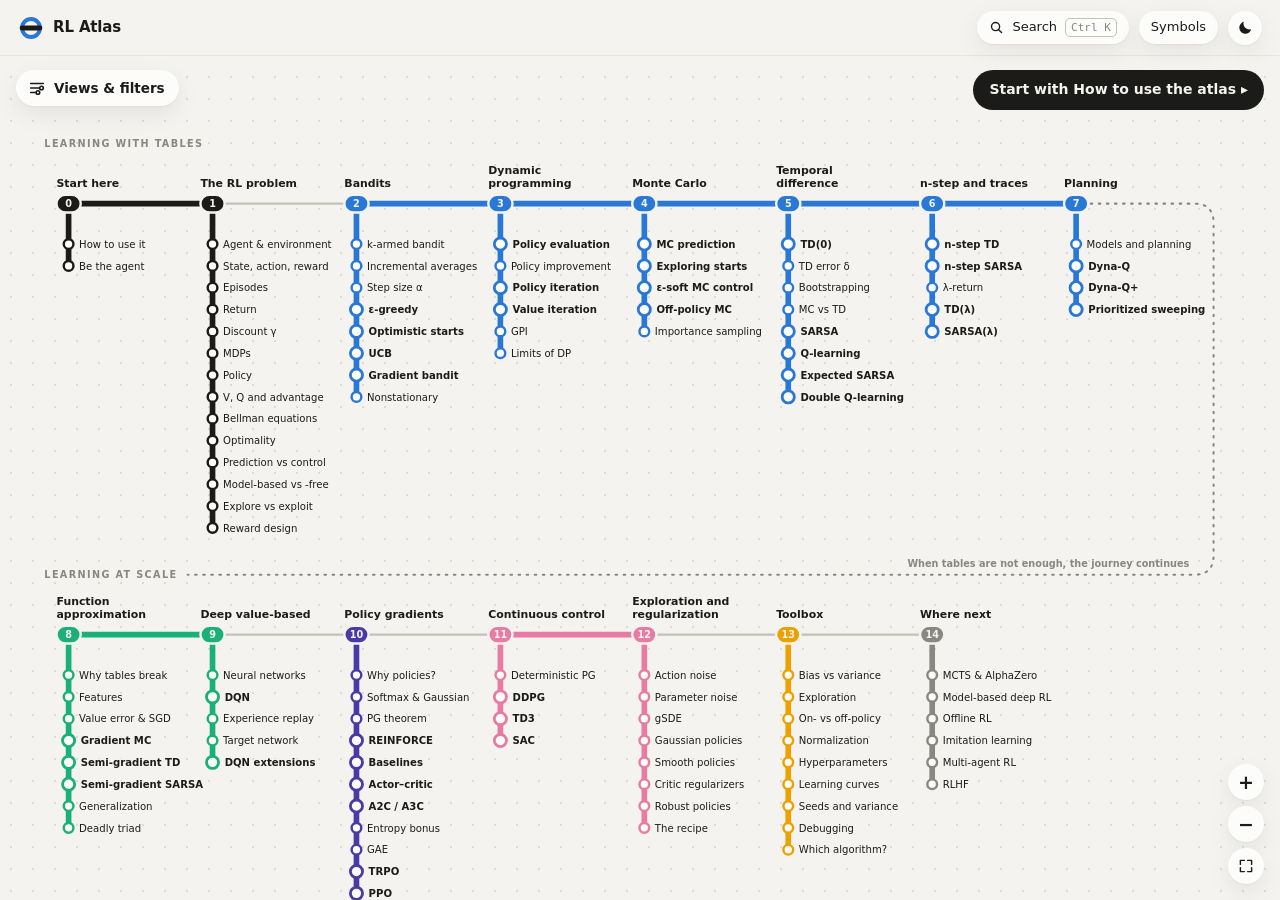
==== rl_atlas.html @ 7e84af9c "Fit story number lines on phones; document the appendix A story's line of numbers is now shrunk to i" ====
<!doctype html>
<html lang="en">
<head>
<meta charset="utf-8">
<meta name="viewport" content="width=device-width, initial-scale=1">
<title>RL Atlas</title>
<meta name="description" content="A visual, interactive guide to reinforcement learning algorithms.">
<link rel="icon" href="data:image/svg+xml,%3Csvg xmlns='http://www.w3.org/2000/svg' viewBox='0 0 32 32'%3E%3Ccircle cx='16' cy='16' r='12' fill='none' stroke='%232a78d6' stroke-width='6'/%3E%3Crect x='2' y='13' width='28' height='6' rx='3' fill='%231b1b19'/%3E%3C/svg%3E">
<style>
@font-face{font-display:block;font-family:KaTeX_AMS;font-style:normal;font-weight:400;src:url([data-uri]) format("woff2")}@font-face{font-display:block;font-family:KaTeX_Caligraphic;font-style:normal;font-weight:700;src:url([data-uri]) format("woff2")}@font-face{font-display:block;font-family:KaTeX_Caligraphic;font-style:normal;font-weight:400;src:url([data-uri]) format("woff2")}@font-face{font-display:block;font-family:KaTeX_Fraktur;font-style:normal;font-weight:700;src:url([data-uri]) format("woff2")}@font-face{font-display:block;font-family:KaTeX_Fraktur;font-style:normal;font-weight:400;src:url([data-uri]) format("woff2")}@font-face{font-display:block;font-family:KaTeX_Main;font-style:normal;font-weight:700;src:url([data-uri]) format("woff2")}@font-face{font-display:block;font-family:KaTeX_Main;font-style:italic;font-weight:700;src:url([data-uri]) format("woff2")}@font-face{font-display:block;font-family:KaTeX_Main;font-style:italic;font-weight:400;src:url([data-uri]) format("woff2")}@font-face{font-display:block;font-family:KaTeX_Main;font-style:normal;font-weight:400;src:url([data-uri]) format("woff2")}@font-face{font-display:block;font-family:KaTeX_Math;font-style:italic;font-weight:700;src:url([data-uri]) format("woff2")}@font-face{font-display:block;font-family:KaTeX_Math;font-style:italic;font-weight:400;src:url([data-uri]) format("woff2")}@font-face{font-display:block;font-family:"KaTeX_SansSerif";font-style:normal;font-weight:700;src:url([data-uri]) format("woff2")}@font-face{font-display:block;font-family:"KaTeX_SansSerif";font-style:italic;font-weight:400;src:url([data-uri]) format("woff2")}@font-face{font-display:block;font-family:"KaTeX_SansSerif";font-style:normal;font-weight:400;src:url([data-uri]) format("woff2")}@font-face{font-display:block;font-family:KaTeX_Script;font-style:normal;font-weight:400;src:url([data-uri]) format("woff2")}@font-face{font-display:block;font-family:KaTeX_Size1;font-style:normal;font-weight:400;src:url([data-uri]) format("woff2")}@font-face{font-display:block;font-family:KaTeX_Size2;font-style:normal;font-weight:400;src:url([data-uri]) format("woff2")}@font-face{font-display:block;font-family:KaTeX_Size3;font-style:normal;font-weight:400;src:url([data-uri]) format("woff2")}@font-face{font-display:block;font-family:KaTeX_Size4;font-style:normal;font-weight:400;src:url([data-uri]) format("woff2")}@font-face{font-display:block;font-family:KaTeX_Typewriter;font-style:normal;font-weight:400;src:url([data-uri]) format("woff2")}.katex{font:normal 1.21em KaTeX_Main,math,Times New Roman,serif;line-height:1.2;position:relative;text-indent:0;text-rendering:auto}.katex *{-ms-high-contrast-adjust:none!important;border-color:currentColor}.katex .katex-version:after{content:"0.19.0"}.katex .katex-mathml{border:0;-webkit-clip-path:inset(50%);clip-path:inset(50%);height:1px;overflow:hidden;padding:0;position:absolute;width:1px}.katex .katex-html>.katex-newline{display:block}.katex .katex-base{position:relative;white-space:nowrap;width:-webkit-min-content;width:-moz-min-content;width:min-content}.katex .katex-base,.katex .katex-strut{display:inline-block}.katex .textbf{font-weight:700}.katex .textit{font-style:italic}.katex .textrm{font-family:KaTeX_Main}.katex .textsf{font-family:KaTeX_SansSerif}.katex .texttt{font-family:KaTeX_Typewriter}.katex .mathnormal{font-family:KaTeX_Math;font-style:italic}.katex .mathit{font-family:KaTeX_Main;font-style:italic}.katex .mathrm{font-style:normal}.katex .mathbf{font-family:KaTeX_Main;font-weight:700}.katex .boldsymbol{font-family:KaTeX_Math;font-style:italic;font-weight:700}.katex .amsrm,.katex .mathbb,.katex .textbb{font-family:KaTeX_AMS}.katex .mathcal{font-family:KaTeX_Caligraphic}.katex .mathfrak,.katex .textfrak{font-family:KaTeX_Fraktur}.katex .mathboldfrak,.katex .textboldfrak{font-family:KaTeX_Fraktur;font-weight:700}.katex .mathtt{font-family:KaTeX_Typewriter}.katex .mathscr,.katex .textscr{font-family:KaTeX_Script}.katex .mathsf,.katex .textsf{font-family:KaTeX_SansSerif}.katex .mathboldsf,.katex .textboldsf{font-family:KaTeX_SansSerif;font-weight:700}.katex .mathitsf,.katex .mathsfit,.katex .textitsf{font-family:KaTeX_SansSerif;font-style:italic}.katex .mainrm{font-family:KaTeX_Main;font-style:normal}.katex .vlist-t{border-collapse:collapse;display:inline-table;table-layout:fixed}.katex .vlist-r{display:table-row}.katex .vlist{display:table-cell;position:relative;vertical-align:bottom}.katex .vlist>span{display:block;height:0;position:relative}.katex .vlist>span>span{display:inline-block}.katex .vlist>span>.pstrut{overflow:hidden;width:0}.katex .vlist-t2{margin-right:-2px}.katex .vlist-s{display:table-cell;font-size:1px;min-width:2px;vertical-align:bottom;width:2px}.katex .katex-vbox{align-items:baseline;display:inline-flex;flex-direction:column}.katex .katex-thinbox{display:inline-flex;flex-direction:row;max-width:0;width:0}.katex .msupsub{text-align:left}.katex .mfrac>span>span{text-align:center}.katex .mfrac .frac-line{border-bottom-style:solid;display:inline-block;width:100%}.katex .katex-hdashline,.katex .katex-hline,.katex .katex-overline .overline-line,.katex .katex-rule,.katex .katex-underline .underline-line,.katex .mfrac .frac-line{min-height:1px}.katex .mspace{display:inline-block}.katex .katex-smash{display:inline;line-height:0}.katex .clap,.katex .llap,.katex .rlap{position:relative;width:0}.katex .clap>.katex-inner,.katex .llap>.katex-inner,.katex .rlap>.katex-inner{position:absolute}.katex .clap>.katex-fix,.katex .llap>.katex-fix,.katex .rlap>.katex-fix{display:inline-block}.katex .llap>.katex-inner{right:0}.katex .clap>.katex-inner,.katex .rlap>.katex-inner{left:0}.katex .clap>.katex-inner>span{margin-left:-50%;margin-right:50%}.katex .katex-rule{border:0 solid;display:inline-block;position:relative}.katex .katex-hline,.katex .katex-overline .overline-line,.katex .katex-underline .underline-line{border-bottom-style:solid;display:inline-block;width:100%}.katex .katex-hdashline{border-bottom-style:dashed;display:inline-block;width:100%}.katex .sqrt>.katex-root{margin-left:.2777777778em;margin-right:-.5555555556em}.katex .fontsize-ensurer.reset-size1.size1,.katex .katex-sizing.reset-size1.size1{font-size:1em}.katex .fontsize-ensurer.reset-size1.size2,.katex .katex-sizing.reset-size1.size2{font-size:1.2em}.katex .fontsize-ensurer.reset-size1.size3,.katex .katex-sizing.reset-size1.size3{font-size:1.4em}.katex .fontsize-ensurer.reset-size1.size4,.katex .katex-sizing.reset-size1.size4{font-size:1.6em}.katex .fontsize-ensurer.reset-size1.size5,.katex .katex-sizing.reset-size1.size5{font-size:1.8em}.katex .fontsize-ensurer.reset-size1.size6,.katex .katex-sizing.reset-size1.size6{font-size:2em}.katex .fontsize-ensurer.reset-size1.size7,.katex .katex-sizing.reset-size1.size7{font-size:2.4em}.katex .fontsize-ensurer.reset-size1.size8,.katex .katex-sizing.reset-size1.size8{font-size:2.88em}.katex .fontsize-ensurer.reset-size1.size9,.katex .katex-sizing.reset-size1.size9{font-size:3.456em}.katex .fontsize-ensurer.reset-size1.size10,.katex .katex-sizing.reset-size1.size10{font-size:4.148em}.katex .fontsize-ensurer.reset-size1.size11,.katex .katex-sizing.reset-size1.size11{font-size:4.976em}.katex .fontsize-ensurer.reset-size2.size1,.katex .katex-sizing.reset-size2.size1{font-size:.8333333333em}.katex .fontsize-ensurer.reset-size2.size2,.katex .katex-sizing.reset-size2.size2{font-size:1em}.katex .fontsize-ensurer.reset-size2.size3,.katex .katex-sizing.reset-size2.size3{font-size:1.1666666667em}.katex .fontsize-ensurer.reset-size2.size4,.katex .katex-sizing.reset-size2.size4{font-size:1.3333333333em}.katex .fontsize-ensurer.reset-size2.size5,.katex .katex-sizing.reset-size2.size5{font-size:1.5em}.katex .fontsize-ensurer.reset-size2.size6,.katex .katex-sizing.reset-size2.size6{font-size:1.6666666667em}.katex .fontsize-ensurer.reset-size2.size7,.katex .katex-sizing.reset-size2.size7{font-size:2em}.katex .fontsize-ensurer.reset-size2.size8,.katex .katex-sizing.reset-size2.size8{font-size:2.4em}.katex .fontsize-ensurer.reset-size2.size9,.katex .katex-sizing.reset-size2.size9{font-size:2.88em}.katex .fontsize-ensurer.reset-size2.size10,.katex .katex-sizing.reset-size2.size10{font-size:3.4566666667em}.katex .fontsize-ensurer.reset-size2.size11,.katex .katex-sizing.reset-size2.size11{font-size:4.1466666667em}.katex .fontsize-ensurer.reset-size3.size1,.katex .katex-sizing.reset-size3.size1{font-size:.7142857143em}.katex .fontsize-ensurer.reset-size3.size2,.katex .katex-sizing.reset-size3.size2{font-size:.8571428571em}.katex .fontsize-ensurer.reset-size3.size3,.katex .katex-sizing.reset-size3.size3{font-size:1em}.katex .fontsize-ensurer.reset-size3.size4,.katex .katex-sizing.reset-size3.size4{font-size:1.1428571429em}.katex .fontsize-ensurer.reset-size3.size5,.katex .katex-sizing.reset-size3.size5{font-size:1.2857142857em}.katex .fontsize-ensurer.reset-size3.size6,.katex .katex-sizing.reset-size3.size6{font-size:1.4285714286em}.katex .fontsize-ensurer.reset-size3.size7,.katex .katex-sizing.reset-size3.size7{font-size:1.7142857143em}.katex .fontsize-ensurer.reset-size3.size8,.katex .katex-sizing.reset-size3.size8{font-size:2.0571428571em}.katex .fontsize-ensurer.reset-size3.size9,.katex .katex-sizing.reset-size3.size9{font-size:2.4685714286em}.katex .fontsize-ensurer.reset-size3.size10,.katex .katex-sizing.reset-size3.size10{font-size:2.9628571429em}.katex .fontsize-ensurer.reset-size3.size11,.katex .katex-sizing.reset-size3.size11{font-size:3.5542857143em}.katex .fontsize-ensurer.reset-size4.size1,.katex .katex-sizing.reset-size4.size1{font-size:.625em}.katex .fontsize-ensurer.reset-size4.size2,.katex .katex-sizing.reset-size4.size2{font-size:.75em}.katex .fontsize-ensurer.reset-size4.size3,.katex .katex-sizing.reset-size4.size3{font-size:.875em}.katex .fontsize-ensurer.reset-size4.size4,.katex .katex-sizing.reset-size4.size4{font-size:1em}.katex .fontsize-ensurer.reset-size4.size5,.katex .katex-sizing.reset-size4.size5{font-size:1.125em}.katex .fontsize-ensurer.reset-size4.size6,.katex .katex-sizing.reset-size4.size6{font-size:1.25em}.katex .fontsize-ensurer.reset-size4.size7,.katex .katex-sizing.reset-size4.size7{font-size:1.5em}.katex .fontsize-ensurer.reset-size4.size8,.katex .katex-sizing.reset-size4.size8{font-size:1.8em}.katex .fontsize-ensurer.reset-size4.size9,.katex .katex-sizing.reset-size4.size9{font-size:2.16em}.katex .fontsize-ensurer.reset-size4.size10,.katex .katex-sizing.reset-size4.size10{font-size:2.5925em}.katex .fontsize-ensurer.reset-size4.size11,.katex .katex-sizing.reset-size4.size11{font-size:3.11em}.katex .fontsize-ensurer.reset-size5.size1,.katex .katex-sizing.reset-size5.size1{font-size:.5555555556em}.katex .fontsize-ensurer.reset-size5.size2,.katex .katex-sizing.reset-size5.size2{font-size:.6666666667em}.katex .fontsize-ensurer.reset-size5.size3,.katex .katex-sizing.reset-size5.size3{font-size:.7777777778em}.katex .fontsize-ensurer.reset-size5.size4,.katex .katex-sizing.reset-size5.size4{font-size:.8888888889em}.katex .fontsize-ensurer.reset-size5.size5,.katex .katex-sizing.reset-size5.size5{font-size:1em}.katex .fontsize-ensurer.reset-size5.size6,.katex .katex-sizing.reset-size5.size6{font-size:1.1111111111em}.katex .fontsize-ensurer.reset-size5.size7,.katex .katex-sizing.reset-size5.size7{font-size:1.3333333333em}.katex .fontsize-ensurer.reset-size5.size8,.katex .katex-sizing.reset-size5.size8{font-size:1.6em}.katex .fontsize-ensurer.reset-size5.size9,.katex .katex-sizing.reset-size5.size9{font-size:1.92em}.katex .fontsize-ensurer.reset-size5.size10,.katex .katex-sizing.reset-size5.size10{font-size:2.3044444444em}.katex .fontsize-ensurer.reset-size5.size11,.katex .katex-sizing.reset-size5.size11{font-size:2.7644444444em}.katex .fontsize-ensurer.reset-size6.size1,.katex .katex-sizing.reset-size6.size1{font-size:.5em}.katex .fontsize-ensurer.reset-size6.size2,.katex .katex-sizing.reset-size6.size2{font-size:.6em}.katex .fontsize-ensurer.reset-size6.size3,.katex .katex-sizing.reset-size6.size3{font-size:.7em}.katex .fontsize-ensurer.reset-size6.size4,.katex .katex-sizing.reset-size6.size4{font-size:.8em}.katex .fontsize-ensurer.reset-size6.size5,.katex .katex-sizing.reset-size6.size5{font-size:.9em}.katex .fontsize-ensurer.reset-size6.size6,.katex .katex-sizing.reset-size6.size6{font-size:1em}.katex .fontsize-ensurer.reset-size6.size7,.katex .katex-sizing.reset-size6.size7{font-size:1.2em}.katex .fontsize-ensurer.reset-size6.size8,.katex .katex-sizing.reset-size6.size8{font-size:1.44em}.katex .fontsize-ensurer.reset-size6.size9,.katex .katex-sizing.reset-size6.size9{font-size:1.728em}.katex .fontsize-ensurer.reset-size6.size10,.katex .katex-sizing.reset-size6.size10{font-size:2.074em}.katex .fontsize-ensurer.reset-size6.size11,.katex .katex-sizing.reset-size6.size11{font-size:2.488em}.katex .fontsize-ensurer.reset-size7.size1,.katex .katex-sizing.reset-size7.size1{font-size:.4166666667em}.katex .fontsize-ensurer.reset-size7.size2,.katex .katex-sizing.reset-size7.size2{font-size:.5em}.katex .fontsize-ensurer.reset-size7.size3,.katex .katex-sizing.reset-size7.size3{font-size:.5833333333em}.katex .fontsize-ensurer.reset-size7.size4,.katex .katex-sizing.reset-size7.size4{font-size:.6666666667em}.katex .fontsize-ensurer.reset-size7.size5,.katex .katex-sizing.reset-size7.size5{font-size:.75em}.katex .fontsize-ensurer.reset-size7.size6,.katex .katex-sizing.reset-size7.size6{font-size:.8333333333em}.katex .fontsize-ensurer.reset-size7.size7,.katex .katex-sizing.reset-size7.size7{font-size:1em}.katex .fontsize-ensurer.reset-size7.size8,.katex .katex-sizing.reset-size7.size8{font-size:1.2em}.katex .fontsize-ensurer.reset-size7.size9,.katex .katex-sizing.reset-size7.size9{font-size:1.44em}.katex .fontsize-ensurer.reset-size7.size10,.katex .katex-sizing.reset-size7.size10{font-size:1.7283333333em}.katex .fontsize-ensurer.reset-size7.size11,.katex .katex-sizing.reset-size7.size11{font-size:2.0733333333em}.katex .fontsize-ensurer.reset-size8.size1,.katex .katex-sizing.reset-size8.size1{font-size:.3472222222em}.katex .fontsize-ensurer.reset-size8.size2,.katex .katex-sizing.reset-size8.size2{font-size:.4166666667em}.katex .fontsize-ensurer.reset-size8.size3,.katex .katex-sizing.reset-size8.size3{font-size:.4861111111em}.katex .fontsize-ensurer.reset-size8.size4,.katex .katex-sizing.reset-size8.size4{font-size:.5555555556em}.katex .fontsize-ensurer.reset-size8.size5,.katex .katex-sizing.reset-size8.size5{font-size:.625em}.katex .fontsize-ensurer.reset-size8.size6,.katex .katex-sizing.reset-size8.size6{font-size:.6944444444em}.katex .fontsize-ensurer.reset-size8.size7,.katex .katex-sizing.reset-size8.size7{font-size:.8333333333em}.katex .fontsize-ensurer.reset-size8.size8,.katex .katex-sizing.reset-size8.size8{font-size:1em}.katex .fontsize-ensurer.reset-size8.size9,.katex .katex-sizing.reset-size8.size9{font-size:1.2em}.katex .fontsize-ensurer.reset-size8.size10,.katex .katex-sizing.reset-size8.size10{font-size:1.4402777778em}.katex .fontsize-ensurer.reset-size8.size11,.katex .katex-sizing.reset-size8.size11{font-size:1.7277777778em}.katex .fontsize-ensurer.reset-size9.size1,.katex .katex-sizing.reset-size9.size1{font-size:.2893518519em}.katex .fontsize-ensurer.reset-size9.size2,.katex .katex-sizing.reset-size9.size2{font-size:.3472222222em}.katex .fontsize-ensurer.reset-size9.size3,.katex .katex-sizing.reset-size9.size3{font-size:.4050925926em}.katex .fontsize-ensurer.reset-size9.size4,.katex .katex-sizing.reset-size9.size4{font-size:.462962963em}.katex .fontsize-ensurer.reset-size9.size5,.katex .katex-sizing.reset-size9.size5{font-size:.5208333333em}.katex .fontsize-ensurer.reset-size9.size6,.katex .katex-sizing.reset-size9.size6{font-size:.5787037037em}.katex .fontsize-ensurer.reset-size9.size7,.katex .katex-sizing.reset-size9.size7{font-size:.6944444444em}.katex .fontsize-ensurer.reset-size9.size8,.katex .katex-sizing.reset-size9.size8{font-size:.8333333333em}.katex .fontsize-ensurer.reset-size9.size9,.katex .katex-sizing.reset-size9.size9{font-size:1em}.katex .fontsize-ensurer.reset-size9.size10,.katex .katex-sizing.reset-size9.size10{font-size:1.2002314815em}.katex .fontsize-ensurer.reset-size9.size11,.katex .katex-sizing.reset-size9.size11{font-size:1.4398148148em}.katex .fontsize-ensurer.reset-size10.size1,.katex .katex-sizing.reset-size10.size1{font-size:.2410800386em}.katex .fontsize-ensurer.reset-size10.size2,.katex .katex-sizing.reset-size10.size2{font-size:.2892960463em}.katex .fontsize-ensurer.reset-size10.size3,.katex .katex-sizing.reset-size10.size3{font-size:.337512054em}.katex .fontsize-ensurer.reset-size10.size4,.katex .katex-sizing.reset-size10.size4{font-size:.3857280617em}.katex .fontsize-ensurer.reset-size10.size5,.katex .katex-sizing.reset-size10.size5{font-size:.4339440694em}.katex .fontsize-ensurer.reset-size10.size6,.katex .katex-sizing.reset-size10.size6{font-size:.4821600771em}.katex .fontsize-ensurer.reset-size10.size7,.katex .katex-sizing.reset-size10.size7{font-size:.5785920926em}.katex .fontsize-ensurer.reset-size10.size8,.katex .katex-sizing.reset-size10.size8{font-size:.6943105111em}.katex .fontsize-ensurer.reset-size10.size9,.katex .katex-sizing.reset-size10.size9{font-size:.8331726133em}.katex .fontsize-ensurer.reset-size10.size10,.katex .katex-sizing.reset-size10.size10{font-size:1em}.katex .fontsize-ensurer.reset-size10.size11,.katex .katex-sizing.reset-size10.size11{font-size:1.1996142719em}.katex .fontsize-ensurer.reset-size11.size1,.katex .katex-sizing.reset-size11.size1{font-size:.2009646302em}.katex .fontsize-ensurer.reset-size11.size2,.katex .katex-sizing.reset-size11.size2{font-size:.2411575563em}.katex .fontsize-ensurer.reset-size11.size3,.katex .katex-sizing.reset-size11.size3{font-size:.2813504823em}.katex .fontsize-ensurer.reset-size11.size4,.katex .katex-sizing.reset-size11.size4{font-size:.3215434084em}.katex .fontsize-ensurer.reset-size11.size5,.katex .katex-sizing.reset-size11.size5{font-size:.3617363344em}.katex .fontsize-ensurer.reset-size11.size6,.katex .katex-sizing.reset-size11.size6{font-size:.4019292605em}.katex .fontsize-ensurer.reset-size11.size7,.katex .katex-sizing.reset-size11.size7{font-size:.4823151125em}.katex .fontsize-ensurer.reset-size11.size8,.katex .katex-sizing.reset-size11.size8{font-size:.578778135em}.katex .fontsize-ensurer.reset-size11.size9,.katex .katex-sizing.reset-size11.size9{font-size:.6945337621em}.katex .fontsize-ensurer.reset-size11.size10,.katex .katex-sizing.reset-size11.size10{font-size:.8336012862em}.katex .fontsize-ensurer.reset-size11.size11,.katex .katex-sizing.reset-size11.size11{font-size:1em}.katex .delimsizing.size1{font-family:KaTeX_Size1}.katex .delimsizing.size2{font-family:KaTeX_Size2}.katex .delimsizing.size3{font-family:KaTeX_Size3}.katex .delimsizing.size4{font-family:KaTeX_Size4}.katex .delimsizing.mult .delim-size1>span{font-family:KaTeX_Size1}.katex .delimsizing.mult .delim-size4>span{font-family:KaTeX_Size4}.katex .nulldelimiter{display:inline-block;width:.12em}.katex .delimcenter,.katex .op-symbol{position:relative}.katex .op-symbol.small-op{font-family:KaTeX_Size1}.katex .op-symbol.large-op{font-family:KaTeX_Size2}.katex .katex-accent>.vlist-t,.katex .op-limits>.vlist-t{text-align:center}.katex .katex-accent .accent-body{position:relative}.katex .katex-accent .accent-body:not(.accent-full){width:0}.katex .katex-overlay{display:block}.katex .mtable .vertical-separator{display:inline-block;min-width:1px}.katex .mtable .arraycolsep{display:inline-block}.katex .mtable .col-align-c>.vlist-t{text-align:center}.katex .mtable .col-align-l>.vlist-t{text-align:left}.katex .mtable .col-align-r>.vlist-t{text-align:right}.katex .svg-align{text-align:left}.katex svg{fill:currentColor;stroke:currentColor;display:block;height:inherit;position:absolute;width:100%}.katex svg path{stroke:none}.katex svg{fill-rule:nonzero;fill-opacity:1;stroke-width:1;stroke-linecap:butt;stroke-linejoin:miter;stroke-miterlimit:4;stroke-dasharray:none;stroke-dashoffset:0;stroke-opacity:1}.katex img{border-style:none;max-height:none;max-width:none;min-height:0;min-width:0}.katex .katex-stretchy{display:block;overflow:hidden;position:relative;width:100%}.katex .katex-stretchy:after,.katex .katex-stretchy:before{content:""}.katex .hide-tail{overflow:hidden;position:relative;width:100%}.katex .halfarrow-left{left:0;overflow:hidden;position:absolute;width:50.2%}.katex .halfarrow-right{overflow:hidden;position:absolute;right:0;width:50.2%}.katex .brace-left{left:0;overflow:hidden;position:absolute;width:25.1%}.katex .brace-center{left:25%;overflow:hidden;position:absolute;width:50%}.katex .brace-right{overflow:hidden;position:absolute;right:0;width:25.1%}.katex .x-arrow-pad{padding:0 .5em}.katex .cd-arrow-pad{padding:0 .55556em 0 .27778em}.katex .mover,.katex .munder,.katex .x-arrow{text-align:center}.katex .boxpad{padding:0 .3em}.katex .fbox,.katex .fcolorbox{border:.04em solid;box-sizing:border-box}.katex .cancel-pad{padding:0 .2em}.katex .cancel-lap{margin-left:-.2em;margin-right:-.2em}.katex .katex-sout{border-bottom-style:solid;border-bottom-width:.08em}.katex .angl{border-right:.049em solid;border-top:.049em solid;box-sizing:border-box;margin-right:.03889em}.katex .anglpad{padding:0 .03889em}.katex .reflectbox{display:inline-block;transform:scaleX(-1)}.katex .eqn-num:before{content:"(" counter(katexEqnNo) ")";counter-increment:katexEqnNo}.katex .mml-eqn-num:before{content:"(" counter(mmlEqnNo) ")";counter-increment:mmlEqnNo}.katex .mtr-glue{width:50%}.katex .cd-vert-arrow{display:inline-block;position:relative}.katex .cd-label-left{display:inline-block;position:absolute;right:calc(50% + .3em);text-align:left}.katex .cd-label-right{display:inline-block;left:calc(50% + .3em);position:absolute;text-align:right}.katex-display{display:block;margin:1em 0;text-align:center}.katex-display>.katex{display:block;text-align:center;white-space:nowrap}.katex-display>.katex>.katex-html{display:block;position:relative}.katex-display>.katex>.katex-html>.katex-tag{position:absolute;right:0}.katex-display.leqno>.katex>.katex-html>.katex-tag{left:0;right:auto}.katex-display.fleqn>.katex{padding-left:2em;text-align:left}body{counter-reset:katexEqnNo mmlEqnNo}

</style>
<style>
/* Design tokens: every color, font and motion value lives here.
   Quantity colors were checked with the dataviz palette validator (all pairs, both themes):
   marks use --val/--rew/--pol/--err, text uses the -ink steps (>= 4.5:1 contrast). */

:root {
  color-scheme: light;
  --bg: #f4f3ef;
  --dot: #dcdad1;
  --surface: #fcfcfb;
  --surface-2: #f3f2ee;
  --surface-3: #e8e6df;
  --ink: #1b1b19;
  --ink-2: #52514e;
  --ink-3: #898781;
  --line: #e1e0d9;
  --line-2: #c3c2b7;
  --focus: #2a78d6;
  --shadow: 0 1px 2px rgb(0 0 0 / 0.05), 0 8px 24px rgb(0 0 0 / 0.07);
  --shadow-lg: 0 2px 6px rgb(0 0 0 / 0.06), 0 24px 60px rgb(0 0 0 / 0.13);

  /* RL quantities */
  --val: #3e7ece;  --val-ink: #4176b9;
  --rew: #b9832c;  --rew-ink: #966b27;
  --pol: #502dc7;  --pol-ink: #4e29c4;
  --trc: #14a874;  --trc-ink: #0b7a52;  /* eligibility traces */
  --err: #cc272f;  --err-ink: #df202e;
  --good-ink: #0b7d0b;  --bad-ink: #b52f2f;

  /* value heatmap: diverging, neutral gray at zero */
  --v-pos: #2a78d6;
  --v-neg: #eb6834;
  --v-mid: #f0efec;

  /* chart series, in fixed order (the reference palette's first four slots) */
  --s1: #2a78d6;
  --s2: #eb6834;
  --s3: #1baf7a;
  --s4: #eda100;

  /* map lines */
  --line-foundations: #1b1b19;
  --line-tabular: #2a78d6;
  --line-approximation: #1baf7a;
  --line-policy: #4a3aa7;
  --line-continuous: #e87ba4;
  --line-toolbox: #eda100;
  --line-next: #898781;

  --chasm: #2d2b28;
  --ice: #e3eef6;  /* Frozen Lake */
  --hole: #1e3446;
  --font: system-ui, -apple-system, "Segoe UI", Roboto, sans-serif;
  --serif: KaTeX_Main, "Latin Modern Roman", "Palatino Linotype", Palatino, Georgia, serif; /* the Textbook: KaTeX's own font, so text and math match */
  --mono: ui-monospace, "Cascadia Code", "SF Mono", Menlo, Consolas, monospace;
  --ease: cubic-bezier(0.2, 0.8, 0.2, 1);
  --spring: cubic-bezier(0.2, 0.9, 0.25, 1.25);
}

@media (prefers-color-scheme: dark) {
  :root:not([data-theme="light"]) {
    color-scheme: dark;
    --bg: #121211;
    --dot: #242422;
    --surface: #1a1a19;
    --surface-2: #222220;
    --surface-3: #2c2c2a;
    --ink: #f2f1ec;
    --ink-2: #c3c2b7;
    --ink-3: #898781;
    --line: #2c2c2a;
    --line-2: #383835;
    --focus: #3987e5;
    --shadow: 0 1px 2px rgb(0 0 0 / 0.4), 0 10px 28px rgb(0 0 0 / 0.45);
    --shadow-lg: 0 2px 6px rgb(0 0 0 / 0.5), 0 24px 60px rgb(0 0 0 / 0.6);
    --val: #1785fc;  --val-ink: #1483fa;
    --rew: #bb852e;  --rew-ink: #f4a81c;
    --pol: #615dab;  --pol-ink: #b5b5fc;
    --trc: #2ccf94;  --trc-ink: #47d9a2;
    --err: #d22d33;  --err-ink: #eb4848;
    --good-ink: #3fcf3f;  --bad-ink: #f07a7a;
    --v-pos: #3987e5;
    --v-neg: #d95926;
    --v-mid: #383835;
    --s1: #3987e5;
    --s2: #d95926;
    --s3: #199e70;
    --s4: #c98500;
    --line-foundations: #f2f1ec;
    --line-tabular: #3987e5;
    --line-approximation: #199e70;
    --line-policy: #9085e9;
    --line-continuous: #d55181;
    --line-toolbox: #c98500;
    --line-next: #898781;
    --chasm: #050505;
    --ice: #1f2a33;
    --hole: #04080c;
  }
}

:root[data-theme="dark"] {
  color-scheme: dark;
  --bg: #121211;
  --dot: #242422;
  --surface: #1a1a19;
  --surface-2: #222220;
  --surface-3: #2c2c2a;
  --ink: #f2f1ec;
  --ink-2: #c3c2b7;
  --ink-3: #898781;
  --line: #2c2c2a;
  --line-2: #383835;
  --focus: #3987e5;
  --shadow: 0 1px 2px rgb(0 0 0 / 0.4), 0 10px 28px rgb(0 0 0 / 0.45);
  --shadow-lg: 0 2px 6px rgb(0 0 0 / 0.5), 0 24px 60px rgb(0 0 0 / 0.6);
  --val: #1785fc;  --val-ink: #1483fa;
  --rew: #bb852e;  --rew-ink: #f4a81c;
  --pol: #615dab;  --pol-ink: #b5b5fc;
    --trc: #2ccf94;  --trc-ink: #47d9a2;
  --err: #d22d33;  --err-ink: #eb4848;
  --good-ink: #3fcf3f;  --bad-ink: #f07a7a;
  --v-pos: #3987e5;
  --v-neg: #d95926;
  --v-mid: #383835;
  --s1: #3987e5;
  --s2: #d95926;
  --s3: #199e70;
  --s4: #c98500;
  --line-foundations: #f2f1ec;
  --line-tabular: #3987e5;
  --line-approximation: #199e70;
  --line-policy: #9085e9;
  --line-continuous: #d55181;
  --line-toolbox: #c98500;
  --line-next: #898781;
  --chasm: #050505;
  --ice: #1f2a33;
  --hole: #04080c;
}

</style>
<style>
/* Base: page, header, shared components (buttons, chips, cards, hover cards, tooltip, search) and view transitions. */

* { box-sizing: border-box; }
html, body { margin: 0; }
body {
  min-height: 100vh;
  background-color: var(--bg);
  background-image: radial-gradient(var(--dot) 1px, transparent 1.2px);
  background-size: 22px 22px;
  color: var(--ink);
  font: 15px/1.55 var(--font);
  -webkit-font-smoothing: antialiased;
}
a { color: inherit; }
button { font: inherit; color: inherit; }
code, kbd { font-family: var(--mono); font-size: 0.92em; }
h1, h2, h3, h4 { line-height: 1.2; margin: 0; }
:focus-visible { outline: 2px solid var(--focus); outline-offset: 2px; border-radius: 6px; }
.muted { color: var(--ink-2); }
.faint { color: var(--ink-3); }

/* ---- header ---- */
header.top {
  position: fixed; inset: 0 0 auto 0; height: 56px; z-index: 50;
  display: flex; align-items: center; gap: 10px; padding: 0 18px;
  background: color-mix(in oklab, var(--bg) 82%, transparent);
  backdrop-filter: blur(10px);
  border-bottom: 1px solid color-mix(in oklab, var(--line) 70%, transparent);
  view-transition-name: top;
}
.brand { display: flex; align-items: center; gap: 9px; text-decoration: none; font-weight: 700; letter-spacing: -0.01em; white-space: nowrap; }
.brand svg { width: 26px; height: 26px; }
.crumbs { display: flex; flex: 1 1 auto; align-items: center; gap: 4px; min-width: 0; overflow: hidden; font-size: 13.5px; }
.crumbs a, .crumbs span { white-space: nowrap; text-decoration: none; color: var(--ink-2); padding: 4px 8px; border-radius: 999px; }
.crumbs a:hover { background: var(--surface-3); color: var(--ink); }
.crumbs .sep { color: var(--ink-3); padding: 0 2px; }
.crumbs > :not(.sep) { overflow: hidden; text-overflow: ellipsis; flex-shrink: 3; } /* too long, a crumb ends in "…": the page's own last */
.crumbs .sep { flex-shrink: 0; }
.crumbs .here { color: var(--ink); font-weight: 600; flex: 0 0 auto; max-width: calc(100% - 3em); } /* room for "5…" */
.spacer { flex: 1; }
#view { padding-top: 56px; }

/* ---- buttons, pills, chips ---- */
.btn {
  display: inline-flex; align-items: center; gap: 8px; border: 0; cursor: pointer; text-decoration: none;
  background: var(--ink); color: var(--bg); padding: 9px 16px; border-radius: 999px; font-weight: 600; font-size: 14px;
  transition: transform 0.15s var(--ease), box-shadow 0.2s;
}
.btn:hover { transform: translateY(-1px); box-shadow: var(--shadow); }
.btn.ghost { background: var(--surface); color: var(--ink); box-shadow: inset 0 0 0 1px var(--line-2); }
.pill {
  display: inline-flex; align-items: center; gap: 8px; border: 0; cursor: pointer; text-decoration: none;
  background: var(--surface); padding: 6px 12px; border-radius: 999px; font-size: 13px; box-shadow: var(--shadow); white-space: nowrap;
}
.pill:hover { background: var(--surface-2); }
.pill kbd { font-size: 11px; color: var(--ink-3); border: 1px solid var(--line-2); border-radius: 5px; padding: 0 5px; }
.icon-btn { width: 34px; height: 34px; border: 0; border-radius: 999px; background: var(--surface); box-shadow: var(--shadow); cursor: pointer; display: grid; place-items: center; }
.icon-btn svg { width: 17px; height: 17px; }
.chip {
  display: inline-flex; align-items: center; gap: 6px; padding: 3px 10px; border-radius: 999px; font-size: 12.5px; font-weight: 600;
  background: var(--surface); box-shadow: inset 0 0 0 1px var(--line-2); color: var(--ink-2); text-decoration: none;
}
a.chip:hover { color: var(--ink); box-shadow: inset 0 0 0 1px var(--ink-3); }
.card { background: var(--surface); border-radius: 18px; box-shadow: var(--shadow); border: 1px solid var(--line); }
.eyebrow { font-size: 12px; font-weight: 700; letter-spacing: 0.08em; text-transform: uppercase; color: var(--ink-3); }

/* ---- links to other stations ---- */
a.term { text-decoration: underline; text-decoration-color: var(--line-2); text-decoration-thickness: 1.5px; text-underline-offset: 3px; }
a.term:hover { text-decoration-color: var(--ink); }
a.term.planned { color: var(--ink-2); text-decoration-style: dotted; }
/* a link to the appendix: dotted, so that background mathematics reads apart from a link to another station */
a.term.appx { text-decoration-style: dotted; text-decoration-thickness: 2px; text-decoration-color: var(--ink-3); }
a.term.appx:hover { text-decoration-color: var(--ink); }
a.lab-link {
  display: inline-flex; align-items: center; gap: 4px; font-size: 12.5px; font-weight: 700; text-decoration: none;
  padding: 1px 9px; border-radius: 999px; background: var(--ink); color: var(--bg); vertical-align: 1px; white-space: nowrap;
}
a.lab-link::after { content: "▸"; font-size: 10px; }
a.lab-link:hover { box-shadow: 0 0 0 3px color-mix(in oklab, var(--ink) 18%, transparent); }
/* on a phone, a long link wraps inside its pill rather than pushing the page wider */
@media (max-width: 640px) { a.lab-link { white-space: normal; max-width: 100%; border-radius: 12px; } }

/* ---- RL quantities in formulas and text ---- */
.q-val { color: var(--val-ink); }
.q-rew { color: var(--rew-ink); }
.q-pol { color: var(--pol-ink); }
.q-trc { color: var(--trc-ink); }
.q-err { color: var(--err-ink); }
.q-val, .q-rew, .q-pol, .q-err, .q-knob { border-radius: 4px; transition: background-color 0.2s, box-shadow 0.2s; }
body[data-hot="val"] .q-val, body[data-hot="val"] [data-q="val"] { background: color-mix(in oklab, var(--val) 17%, transparent); box-shadow: 0 0 0 3px color-mix(in oklab, var(--val) 17%, transparent); }
body[data-hot="rew"] .q-rew, body[data-hot="rew"] [data-q="rew"] { background: color-mix(in oklab, var(--rew) 20%, transparent); box-shadow: 0 0 0 3px color-mix(in oklab, var(--rew) 20%, transparent); }
body[data-hot="pol"] .q-pol, body[data-hot="pol"] [data-q="pol"] { background: color-mix(in oklab, var(--pol) 17%, transparent); box-shadow: 0 0 0 3px color-mix(in oklab, var(--pol) 17%, transparent); }
body[data-hot="err"] .q-err, body[data-hot="err"] [data-q="err"] { background: color-mix(in oklab, var(--err) 15%, transparent); box-shadow: 0 0 0 3px color-mix(in oklab, var(--err) 15%, transparent); }
body[data-hot="knob"] .q-knob, body[data-hot="knob"] [data-q="knob"] { background: color-mix(in oklab, var(--ink) 10%, transparent); box-shadow: 0 0 0 3px color-mix(in oklab, var(--ink) 10%, transparent); }
.katex { font-size: 1.07em; }

/* ---- hover card (terms, stations) ---- */
.hovercard {
  position: fixed; z-index: 80; width: 280px; padding: 12px 14px 13px; pointer-events: none;
  background: var(--surface); border-radius: 14px; box-shadow: var(--shadow-lg); border: 1px solid var(--line);
  border-top: 4px solid var(--c, var(--ink));
  animation: card-in 0.18s var(--ease) both;
}
.hovercard.wide { width: min(400px, calc(100vw - 16px)); }
.hovercard .meta { font-size: 11.5px; font-weight: 700; letter-spacing: 0.06em; text-transform: uppercase; color: var(--ink-3); }
.hovercard h4 { font-size: 15.5px; margin: 3px 0 4px; }
.hovercard p { margin: 0; font-size: 13.5px; color: var(--ink-2); }
.hovercard .soon { display: inline-block; margin-top: 6px; font-size: 12px; color: var(--ink-3); }
.hovercard .chg { margin-top: 8px; padding-top: 8px; border-top: 1px solid var(--line); font-size: 12.5px; }
@keyframes card-in { from { opacity: 0; transform: translateY(4px) scale(0.98); } }

/* ---- tooltip (lab views and charts) ---- */
.tip {
  position: fixed; z-index: 90; pointer-events: none; padding: 8px 10px; border-radius: 10px; font-size: 12.5px;
  background: var(--surface); box-shadow: var(--shadow-lg); border: 1px solid var(--line); min-width: 120px;
}
.tip .row { display: flex; align-items: center; gap: 8px; white-space: nowrap; }
.tip .row b { font-variant-numeric: tabular-nums; min-width: 52px; text-align: right; }
.tip .key { width: 12px; height: 3px; border-radius: 2px; background: var(--k); }
.tip .head { font-weight: 700; margin-bottom: 4px; }

/* ---- search palette ---- */
.palette { position: fixed; inset: 0; z-index: 100; display: grid; place-items: start center; padding-top: 12vh; background: rgb(0 0 0 / 0.25); animation: fade-in 0.15s ease both; }
.palette .box { width: min(560px, calc(100vw - 32px)); background: var(--surface); border-radius: 18px; box-shadow: var(--shadow-lg); overflow: hidden; animation: card-in 0.2s var(--ease) both; }
.palette input { width: 100%; border: 0; outline: 0; padding: 16px 18px; font: 16px var(--font); background: transparent; color: var(--ink); border-bottom: 1px solid var(--line); }
.palette ul { list-style: none; margin: 0; padding: 6px; max-height: 50vh; overflow: auto; }
.palette li { display: flex; align-items: center; gap: 10px; padding: 8px 12px; border-radius: 10px; cursor: pointer; }
.palette li.on { background: var(--surface-3); }
.palette li .dot { width: 10px; height: 10px; border-radius: 50%; border: 2.5px solid var(--c); flex: none; }
.palette li.written .dot { background: var(--c); }
.palette li .part { margin-left: auto; font-size: 12px; color: var(--ink-3); white-space: nowrap; }
.palette li.planned .title { color: var(--ink-2); }
@keyframes fade-in { from { opacity: 0; } }

/* ---- shared motion ---- */
@keyframes line-in { from { stroke-dashoffset: 1; } to { stroke-dashoffset: 0; } }
@keyframes rise-in { from { opacity: 0; transform: translateY(12px); } }
@keyframes pop-in { from { opacity: 0; transform: scale(0.6); } }

/* ---- view transitions: zoom into what you click, zoom back out of it ---- */
::view-transition-old(root), ::view-transition-new(root) { animation-duration: 0.45s; }
html.vt-in::view-transition-old(root) { animation: vt-recede 0.6s var(--ease) both; }
html.vt-in::view-transition-new(root) { animation: vt-reveal 0.6s var(--ease) both; }
html.vt-out::view-transition-old(root) { animation: vt-collapse 0.45s cubic-bezier(0.55, 0, 0.75, 0.1) both; z-index: 2; }
html.vt-out::view-transition-new(root) { animation: vt-return 0.5s var(--ease) both; z-index: 1; }
html.vt-side::view-transition-old(root) { animation: vt-fade-out 0.2s ease both; }
html.vt-side::view-transition-new(root) { animation: vt-fade-in 0.3s ease both; }
@keyframes vt-reveal { from { clip-path: circle(0 at var(--vx, 50%) var(--vy, 50%)); } to { clip-path: circle(150vmax at var(--vx, 50%) var(--vy, 50%)); } }
@keyframes vt-recede { to { transform: scale(1.08); opacity: 0.4; } }
@keyframes vt-collapse { to { clip-path: circle(0 at var(--vx, 50%) var(--vy, 50%)); } }
@keyframes vt-return { from { transform: scale(1.1); opacity: 0.3; } }
@keyframes vt-fade-out { to { opacity: 0; } }
@keyframes vt-fade-in { from { opacity: 0; transform: translateY(8px); } }

@media (prefers-reduced-motion: reduce) {
  *, *::before, *::after { animation-duration: 0.001ms !important; animation-iteration-count: 1 !important; transition-duration: 0.001ms !important; }
}

@media (max-width: 720px) {
  header.top { padding: 0 10px; gap: 6px; }
  .brand span, .pill.search span, .pill kbd { display: none; }
  .crumbs > a:first-child:not(:only-child), .crumbs > a:first-child:not(:only-child) + .sep { display: none; } /* the logo leads to the map */
}

</style>
<style>
/* The metro map. */

.map-view { position: fixed; inset: 56px 0 0 0; overflow: hidden; }
/* the panel: views, filters and the legend, slid in from the left by the button at the top left */
.panel-toggle {
  position: absolute; top: 14px; left: 16px; z-index: 3; display: inline-flex; align-items: center; gap: 8px;
  padding: 9px 14px 9px 12px; border: 0; border-radius: 999px; cursor: pointer;
  font: 600 13.5px var(--font); color: var(--ink); background: var(--surface); box-shadow: var(--shadow);
  transition: opacity 0.25s, transform 0.35s var(--ease); animation: rise-in 0.5s var(--ease) both;
}
.panel-toggle:hover { box-shadow: var(--shadow), inset 0 0 0 1px var(--line-2); }
.panel-toggle svg { width: 18px; height: 18px; fill: none; stroke: currentColor; stroke-width: 1.8; stroke-linecap: round; }
.panel-toggle svg circle { fill: var(--surface); }
.pt-badge { min-width: 19px; height: 19px; padding: 0 5px; border-radius: 999px; background: var(--ink); color: var(--bg); font-size: 11.5px; display: grid; place-items: center; }
.pt-badge[hidden] { display: none; }
.map-view[data-panel="open"] .panel-toggle { opacity: 0; pointer-events: none; transform: translateX(-12px); }

.map-panel {
  position: absolute; top: 12px; bottom: 12px; left: 12px; z-index: 4; width: 300px; overflow-y: auto; overscroll-behavior: contain;
  display: flex; flex-direction: column; gap: 4px; padding: 12px 14px 14px;
  background: var(--surface); border: 1px solid var(--line); border-radius: 18px; box-shadow: var(--shadow-lg, var(--shadow));
  transform: translateX(calc(-100% - 24px)); visibility: hidden;
  transition: transform 0.4s var(--ease), visibility 0s linear 0.4s;
}
.map-view[data-panel="open"] .map-panel { transform: none; visibility: visible; transition: transform 0.4s var(--ease), visibility 0s; }
.mp-head { display: flex; align-items: center; justify-content: space-between; margin-bottom: 2px; }
.mp-close { width: 30px; height: 30px; box-shadow: none; }
.mp-close:hover { background: var(--surface-3); }
.mp-close svg { width: 16px; height: 16px; fill: none; stroke: var(--ink-2); stroke-width: 1.8; stroke-linecap: round; }
.mp-sec { padding: 10px 0 12px; border-top: 1px solid var(--line); }
.mp-sec:first-of-type { border-top: 0; padding-top: 4px; }
.mp-title { display: flex; align-items: baseline; justify-content: space-between; margin: 0 0 8px; font-size: 12px; font-weight: 800; letter-spacing: 0.08em; text-transform: uppercase; color: var(--ink-3); }
.lenses { display: grid; grid-template-columns: repeat(3, 1fr); gap: 2px; padding: 3px; border-radius: 12px; background: var(--surface-2); }
.lenses button {
  padding: 7px 4px; border: 0; border-radius: 9px; cursor: pointer;
  font: 650 13.5px var(--font); color: var(--ink-2); background: none;
  transition: background-color 0.2s, color 0.2s, box-shadow 0.2s;
}
.lenses button:hover { color: var(--ink); }
.lenses button[aria-selected="true"] { color: var(--ink); background: var(--surface); box-shadow: 0 1px 3px rgb(0 0 0 / 0.12), inset 0 0 0 1px var(--line); }
.lens-caption { margin: 9px 2px 0; font-size: 12.5px; line-height: 1.45; color: var(--ink-2); min-height: 4.35em; }
.mf-chips { display: flex; flex-wrap: wrap; gap: 5px; }
.mf-chips .chip { border: 0; cursor: pointer; font-family: inherit; transition: background-color 0.2s, color 0.2s; }
.mf-chips .chip[aria-pressed="true"] { background: var(--ink); color: var(--bg); box-shadow: none; }
.mf-count { margin: 8px 0 0; font-size: 12.5px; }
.mf-clear { border: 0; background: none; padding: 0; font: 600 12px var(--font); letter-spacing: 0; text-transform: none; color: var(--ink-2); text-decoration: underline; cursor: pointer; }
.mf-clear[hidden] { display: none; }
.mp-title span { font-size: 11px; font-weight: 700; letter-spacing: 0.06em; }
.mp-lines .lg {
  position: relative; display: flex; align-items: center; gap: 8px; padding: 4px 6px; margin: 0 -6px; width: calc(100% + 12px);
  border: 0; border-radius: 8px; background: none; cursor: pointer; font: 500 13px var(--font); color: var(--ink); text-align: left;
  transition: background-color 0.15s;
}
.mp-lines .lg:hover, .mp-lines .lg:focus-visible { background: var(--surface-2); }
/* the swatch fills with the line's color as its stations are read */
.mp-lines .lg i { width: 22px; height: 8px; border-radius: 4px; border: 2px solid var(--c); background: linear-gradient(90deg, var(--c) calc(var(--f) * 100%), transparent 0); }
.mp-lines .lg b { margin-left: auto; font-variant-numeric: tabular-nums; color: var(--ink-3); font-weight: 600; font-size: 12.5px; }
.mp-lines .lg-note { margin: 8px 0 0; color: var(--ink-3); display: flex; align-items: center; gap: 5px; flex-wrap: wrap; font-size: 12.5px; }
.mp-hint { margin: auto 0 0; padding-top: 10px; border-top: 1px solid var(--line); font-size: 12px; line-height: 1.45; }

.map-cta { position: absolute; top: 14px; right: 16px; z-index: 2; animation: rise-in 0.5s var(--ease) 0.1s both; }
.map-zoom {
  position: absolute; right: 16px; bottom: 16px; z-index: 2; display: grid; gap: 6px;
  animation: rise-in 0.5s var(--ease) 0.3s both;
}
.map-zoom .icon-btn { width: 36px; height: 36px; font-size: 19px; font-weight: 600; line-height: 1; color: var(--ink); }
.map-zoom .icon-btn svg { width: 16px; height: 16px; fill: none; stroke: currentColor; stroke-width: 1.8; stroke-linecap: round; stroke-linejoin: round; }
.dot-read, .dot-unread { display: inline-block; width: 10px; height: 10px; border-radius: 50%; border: 2.5px solid var(--ink-2); }
.dot-read { background: var(--ink-2); }
.dot-unread { margin-left: 6px; }
/* the hand appears only while the map is being dragged */
.metro { position: absolute; inset: 0; width: 100%; height: 100%; cursor: default; touch-action: none; user-select: none; }
.metro.dragging { cursor: grabbing; }

.metro .row-title { font: 800 12px var(--font); letter-spacing: 0.14em; text-transform: uppercase; fill: var(--ink-3); }
.metro .trunk, .metro .branch { fill: none; stroke: var(--c); stroke-width: 7; stroke-linecap: round; }
.metro .trunk.transfer { stroke: var(--line-2); stroke-width: 3; }
.metro .ribbon { fill: none; stroke: var(--ink-3); stroke-width: 2.5; stroke-dasharray: 2 8; stroke-linecap: round; }
.metro .ribbon-label { font: 600 12px var(--font); fill: var(--ink-3); }
.metro .hub rect { fill: var(--c); stroke: var(--bg); stroke-width: 3; }
.metro .hub text { font: 800 12px var(--font); fill: var(--bg); text-anchor: middle; }
.metro .part-title { font: 700 13.5px var(--font); fill: var(--ink); }

.metro .st { cursor: pointer; outline: none; transition: transform 0.9s var(--ease), opacity 0.5s; }
.metro .st text { transition: transform 0.9s var(--ease); }
.metro .st.dim { opacity: 0.13; }
.metro .st.out { opacity: 0; pointer-events: none; }
.metro .st .dot { fill: var(--surface); stroke: var(--c); stroke-width: 3; transform-box: fill-box; transform-origin: center;
  transition: r 0.2s var(--spring), fill 0.2s, stroke-width 0.2s, transform 0.22s var(--spring); }
.metro .st.algorithm .dot { stroke-width: 3.5; }
.metro .st text { font: 500 12.5px var(--font); fill: var(--ink); paint-order: stroke; stroke: var(--bg); stroke-width: 4px; stroke-linejoin: round; }
.metro .st.algorithm text { font-weight: 700; }
.metro .st.planned .dot { stroke-opacity: 0.35; }
.metro .st.planned text { fill: var(--ink-3); font-weight: 500; }
.metro .st.visited .dot { fill: var(--c); }
.metro .st .halo { fill: var(--c); opacity: 0; transition: opacity 0.2s; transform-box: fill-box; transform-origin: center; }
/* Pointing at a station grows its dot, so that it is easier to hit; nothing else on the map changes, so sweeping the
   cursor across many stations does not make the map flicker. (Touch screens have no pointing: no growing there.) */
@media (hover: hover) { .metro .st:hover .dot { transform: scale(1.45); } }
.metro .st:focus-visible .halo { opacity: 0.18; }
.metro .st.next .halo { animation: station-pulse 1.8s ease-out infinite; }
.metro .st.arrived .halo { animation: station-pulse 0.9s ease-out 2; }
/* a click presses the station before its page opens out of it */
.metro .st.pressed .dot { r: 5; fill: var(--c); transition: r 0.12s ease, fill 0.12s; }
.metro .st.pressed .halo { animation: station-pulse 0.35s ease-out; }
/* changing views, the stations set off part by part, in reading order */
.metro.switching .st, .metro.switching .st text { transition-delay: calc(var(--d) * 40ms); }
@keyframes station-pulse { from { opacity: 0.4; transform: scale(0.5); } to { opacity: 0; transform: scale(2); } }

/* the first visit: lines draw themselves, then the stations appear */
.metro.intro .trunk, .metro.intro .branch { stroke-dasharray: 1; animation: line-in 0.9s var(--ease) calc(var(--d) * 70ms) both; }
.metro.intro .st, .metro.intro .hub, .metro.intro .part-title { animation: fade-in 0.4s ease calc(350ms + var(--d) * 70ms) both; }
.metro.intro .st .dot { animation: dot-in 0.5s var(--spring) calc(350ms + var(--d) * 70ms) both; }
@keyframes dot-in { from { r: 0; } }

/* the views: each one shows its own drawing; the stations are shared and glide between them */
.metro .deco { transition: opacity 0.6s; }
.metro:not([data-lens="map"]) .deco-map, .metro:not([data-lens="tree"]) .deco-tree, .metro:not([data-lens="unified"]) .deco-unified { opacity: 0; pointer-events: none; }
.metro .edge { fill: none; stroke: var(--c); stroke-width: 3; stroke-linecap: round; opacity: 0.75; transition: stroke-width 0.2s, opacity 0.2s; }
.metro .tree-hub rect { fill: var(--c); }
.metro .tree-hub text { font: 750 13px var(--font); fill: var(--bg); text-anchor: middle; }
.metro .spine { fill: none; stroke: var(--ink-3); stroke-width: 2.5; stroke-dasharray: 2 8; stroke-linecap: round; }
.metro.redraw[data-lens="tree"] .edge { stroke-dasharray: 1; animation: line-in 0.9s var(--ease) 0.3s both; }
.metro .plane { fill: color-mix(in oklab, var(--surface) 55%, transparent); stroke: var(--line-2); stroke-width: 1.5; stroke-dasharray: 6 6; }
.metro .axis-title { font: 800 12px var(--font); letter-spacing: 0.14em; text-transform: uppercase; fill: var(--ink-3); }
.metro .axis-end { font: 500 12.5px var(--font); fill: var(--ink-2); }
.metro .corner { font: 700 14px var(--font); fill: var(--ink); }
.metro .region { font: italic 500 12.5px var(--font); fill: var(--ink-3); }
.metro .credit { font: 500 11px var(--font); fill: var(--ink-3); }

@media (max-width: 760px) {
  .panel-toggle span { display: none; }
  .panel-toggle { padding: 10px; }
  .map-panel { width: min(320px, calc(100vw - 24px)); }
  .map-cta { left: 72px; right: 16px; text-align: center; justify-content: center; padding: 9px 12px; font-size: 13px; white-space: nowrap; overflow: hidden; text-overflow: ellipsis; }
}

</style>
<style>
/* Entry pages: the hero, the Story (text scrolls, the picture follows), the Textbook (the theory, like a book chapter)
   and the Card. Also the symbols page. */

.entry { max-width: 1180px; margin: 0 auto; padding: 26px 24px 80px; }
.hero { padding: 24px 0 16px; animation: rise-in 0.6s var(--ease) both; }
.part-badge { display: inline-flex; align-items: center; gap: 8px; font-size: 13px; font-weight: 700; color: var(--ink-2); text-decoration: none; }
.part-badge i { font-style: normal; display: grid; place-items: center; min-width: 26px; height: 20px; padding: 0 7px; border-radius: 10px; background: var(--c); color: var(--bg); font-size: 11.5px; }
.hero h1 { font-size: clamp(34px, 5vw, 54px); letter-spacing: -0.025em; margin: 10px 0 6px; }
.hero .summary { font-size: 19px; color: var(--ink-2); max-width: 48ch; margin: 0 0 14px; }
.labels { display: flex; gap: 6px; flex-wrap: wrap; }
.labels .chip { animation: pop-in 0.4s var(--spring) both; }
.labels .chip:nth-child(2) { animation-delay: 0.06s; }
.labels .chip:nth-child(3) { animation-delay: 0.12s; }
.labels .chip:nth-child(4) { animation-delay: 0.18s; }
.labels .chip:nth-child(5) { animation-delay: 0.24s; }
.change { margin: 16px 0 0; max-width: 72ch; padding: 10px 16px; border-left: 4px solid var(--c); background: var(--surface); border-radius: 0 12px 12px 0; box-shadow: var(--shadow); }
.change .eyebrow { display: block; margin-bottom: 2px; }
.change .eyebrow a { color: var(--ink-2); }
.modes { display: flex; align-items: center; gap: 12px; margin-top: 22px; flex-wrap: wrap; }
.seg { display: inline-flex; gap: 2px; padding: 3px; border-radius: 999px; background: var(--surface-3); }
.seg button { border: 0; background: transparent; padding: 6px 14px; border-radius: 999px; cursor: pointer; font-size: 13px; font-weight: 600; color: var(--ink-2); transition: background 0.2s, color 0.2s; }
.seg button.on, .seg button[aria-selected="true"] { background: var(--surface); color: var(--ink); box-shadow: var(--shadow); }
.seg.big { border-radius: 16px; }
.seg.big button { display: grid; justify-items: center; padding: 6px 22px 7px; border-radius: 13px; font-size: 14.5px; line-height: 1.25; }
.seg.big button small { font-size: 11.5px; font-weight: 500; color: var(--ink-3); }
.seg.big button[aria-selected="true"] small { color: var(--ink-2); }
.lab-btn { animation: lab-glow 2.8s ease-in-out infinite; }
@keyframes lab-glow { 50% { box-shadow: 0 0 0 7px color-mix(in oklab, var(--c) 24%, transparent); } }
.onward { display: flex; align-items: center; justify-content: center; gap: 12px; margin-top: 36px; animation: rise-in 0.5s var(--ease) both; }

/* ---- story ---- */
.story { display: grid; grid-template-columns: minmax(0, 410px) minmax(0, 1fr); gap: 40px; margin-top: 6px; }
.story-steps { padding-top: 4vh; }
.story-step {
  position: relative; min-height: 60vh; margin-bottom: 4vh; padding: 18px 20px 18px 56px; border-radius: 16px; font-size: 16.5px;
  opacity: 0.35; cursor: pointer; transition: opacity 0.4s, background-color 0.4s, box-shadow 0.4s;
}
.story-step.seen { opacity: 0.5; }
.story-step.active { opacity: 1; cursor: default; background: var(--surface); box-shadow: var(--shadow); }
.story-step .step-n {
  position: absolute; left: 16px; top: 20px; width: 27px; height: 27px; border-radius: 50%; display: grid; place-items: center;
  font-size: 12.5px; font-weight: 800; background: var(--surface-3); color: var(--ink-2); transition: background-color 0.3s, color 0.3s, transform 0.3s var(--spring);
}
.story-step.active .step-n { background: var(--c); color: var(--bg); transform: scale(1.12); }
.story-step p { margin: 0 0 0.8em; }
.story-end { height: 36vh; }
.seed-line { margin: 28px 0 0 56px; font-size: 12px; color: var(--ink-3); }
.stage-card { position: sticky; top: calc(56px + 4vh); padding: 18px 18px 12px; }
.scene-formula { display: grid; gap: 2px; min-height: 104px; margin-top: 8px; }
.scene-formula.bare { min-height: 52px; }
.f-sym, .f-num { opacity: 0; transform: translateY(6px); transition: opacity 0.45s, transform 0.45s var(--ease); overflow-x: auto; overflow-y: hidden; }
.f-sym.on, .f-num.on { opacity: 1; transform: none; }
/* a step without the formula keeps it as a faint reminder, so the space stays meaningful and the card does not jump */
.f-sym:not(.on) { opacity: 0.16; transform: none; }
.f-sym:not(.on) [data-step] { opacity: 1; }
.f-sym [data-step] { opacity: 0.1; transition: opacity 0.5s calc(var(--k, 0) * 120ms); }
.f-sym [data-step].shown { opacity: 1; }
.f-sym { font-size: 1.2em; }
.f-num { font-size: 1.05em; }
@media (max-width: 900px) { .f-sym { font-size: 1em; } .f-num { font-size: 0.95em; } }
.scene-view { min-height: 120px; }
.scene-chart { margin-top: 6px; }
/* With a chart under the picture and no formula showing, the formula's space goes to the chart. */
.stage-card:has(.scene-chart:not([hidden])) .scene-formula:not(:has(.on)) { min-height: 0; margin: 0; }
.stage-card:has(.scene-chart:not([hidden])) .scene-formula:not(:has(.on)) > div { display: none; }
.scene-chart-title { font-size: 12px; font-weight: 700; letter-spacing: 0.06em; text-transform: uppercase; color: var(--ink-3); }
.scene-chart-title .faint { text-transform: none; letter-spacing: 0; font-weight: 500; }
.scene-chart-legend { display: flex; flex-wrap: wrap; gap: 2px 14px; margin: 3px 0 0; font-size: 12.5px; color: var(--ink-2); }
.scene-chart-legend span { display: inline-flex; align-items: center; gap: 6px; }
.scene-foot { display: flex; align-items: center; justify-content: space-between; gap: 10px; min-height: 22px; font-size: 13px; color: var(--ink-2); }
.scale { display: inline-flex; align-items: center; gap: 6px; font-size: 11.5px; color: var(--ink-3); white-space: nowrap; }
.scale i { width: 40px; height: 8px; border-radius: 4px; background: linear-gradient(90deg, var(--v-neg), var(--v-mid)); }
.scale i.up { background: linear-gradient(90deg, var(--v-mid), var(--v-pos)); }

/* ---- demos: be the agent, and the discount slider ---- */
.bta { display: grid; gap: 12px; padding: 16px 18px; border-radius: 16px; background: var(--surface-2); }
.bta-head { display: flex; justify-content: space-between; gap: 12px; font-size: 13.5px; color: var(--ink-2); }
.bta-head b { font-size: 16px; color: var(--rew-ink); }
.bta-stage { position: relative; display: grid; place-items: center; height: 150px; transition: opacity 0.4s; }
.bta-room span { display: grid; place-items: center; width: 116px; height: 116px; border-radius: 28px; background: var(--surface); box-shadow: var(--shadow); font-size: 58px; line-height: 1; }
.bta-pop { position: absolute; top: 4px; left: calc(50% + 70px); font-size: 22px; font-weight: 800; color: var(--ink-3); opacity: 0; }
.bta-pop.good { color: var(--rew-ink); }
.bta-buttons { display: flex; justify-content: center; gap: 14px; transition: opacity 0.4s; }
.bta-buttons .btn { min-width: 130px; justify-content: center; padding: 11px 18px; font-size: 15px; }
.bta.over .bta-buttons, .bta.revealed .bta-stage { opacity: 0.3; pointer-events: none; }
.bta-log { display: flex; flex-wrap: wrap; gap: 6px; min-height: 28px; margin: 0; padding: 0; list-style: none; }
.sec .bta-log li, .bta-log li { display: inline-flex; align-items: center; gap: 6px; margin: 0; padding: 3px 9px; border-radius: 999px; background: var(--surface); font-size: 13px; animation: pop-in 0.3s var(--spring) both; }
.sec .bta-log li::before { content: none; }
.bta-log .b { padding: 0 6px; border-radius: 5px; font-size: 11.5px; font-weight: 700; color: var(--ink-2); box-shadow: inset 0 0 0 1px var(--line-2); }
.bta-log .w { font-weight: 700; color: var(--ink-3); }
.bta-log .w.good { color: var(--rew-ink); }
.bta-end p { margin: 0 0 10px; }
.bta-reveal { animation: rise-in 0.5s var(--ease) both; }
.bta-chain { display: block; width: 100%; max-width: 560px; margin: 0 auto 10px; }
.bta-chain .room { fill: var(--surface); stroke: var(--ink); stroke-width: 2; }
.bta-chain .sym { font: 20px var(--font); fill: var(--ink); }
.bta-chain .fwd { fill: none; stroke: var(--ink); stroke-width: 2; }
.bta-chain .back { fill: none; stroke: var(--ink-3); stroke-width: 1.5; stroke-dasharray: 4 3; }
.bta-chain marker path { fill: var(--ink-2); }
.bta-chain .lbl { font: 600 12.5px var(--font); fill: var(--ink-2); }
.bta-chain .lbl.good { fill: var(--rew-ink); }

.disc { display: grid; gap: 8px; padding: 14px 16px; border-radius: 16px; background: var(--surface-2); }
.disc-knob { display: flex; align-items: center; gap: 10px; font-size: 14px; }
.disc-knob .sym { font: italic 700 20px var(--serif); }
.disc-knob input { flex: 1; max-width: 360px; accent-color: var(--ink); }
.disc-knob output { min-width: 40px; font-weight: 700; font-variant-numeric: tabular-nums; }
.disc-bars { display: block; width: 100%; height: auto; }
.disc-bars .db { fill: var(--ink-3); transition: y 0.3s var(--ease), height 0.3s var(--ease); }
.disc-bars .axis { stroke: var(--line-2); }
.disc-bars .tick { font: 11px var(--font); fill: var(--ink-3); }
.disc-bars .hz { stroke: var(--ink); stroke-width: 1.5; stroke-dasharray: 4 3; }
.disc-bars .hz-name { font: 600 12px var(--font); fill: var(--ink); }
.disc-facts { margin: 0; font-size: 14.5px; }
.tb-paper .disc, .tb-paper .bta { font: 15px/1.55 var(--font); }

/* ---- the other story scenes: the loop, the timeline and the MDP ---- */
/* the MCTS story: a tic-tac-toe position and the tree searched from it */
.tree-scene { display: block; width: 100%; height: auto; overflow: visible; }
.tree-scene text { font-family: var(--font); }
.tree-scene .t-title { font-size: 12.5px; font-weight: 700; fill: var(--ink-2); }
.tree-scene .t-note { font-size: 11.5px; fill: var(--ink-3); }
.tree-scene .t-note .strong { font-weight: 800; fill: var(--ink); }
.tree-scene .t-level { font-size: 10.5px; fill: var(--ink-3); text-anchor: end; }
.tree-scene .cell { stroke: var(--ink-2); stroke-width: 1.5; transition: fill 0.35s; }
.tree-scene .cell.marked { stroke: var(--ink); stroke-width: 3.5; }
.tree-scene .piece { font-size: 26px; font-weight: 800; text-anchor: middle; fill: var(--ink); }
.tree-scene .piece.faint { fill: var(--ink-3); opacity: 0.6; font-weight: 600; }
.tree-scene .order { font-size: 9.5px; font-weight: 700; fill: var(--ink-3); }
.tree-scene .share { font-size: 12.5px; font-weight: 700; text-anchor: middle; fill: var(--ink); }
.tree-scene .t-root { fill: var(--ink); }
.tree-scene .t-edge { fill: none; stroke: var(--line-2); stroke-linecap: round; transition: stroke-width 0.3s; }
.tree-scene .t-edge.thin { stroke-width: 1; }
.tree-scene .t-edge.untried { stroke-dasharray: 2 3; }
.tree-scene .t-edge.on { stroke: var(--err); }
.tree-scene .mini rect { stroke: var(--ink-3); stroke-width: 0.8; }
.tree-scene .mini text { font-size: 9.5px; font-weight: 800; text-anchor: middle; fill: var(--ink-2); }
.tree-scene .mini text.new { fill: var(--ink); }
.tree-scene .mini.on rect, .tree-scene .mini.marked rect { stroke: var(--ink); stroke-width: 1.4; }
.tree-scene .t-n { font-size: 11.5px; font-weight: 700; text-anchor: middle; fill: var(--ink); font-variant-numeric: tabular-nums; }
.tree-scene .t-v { font-size: 10.5px; text-anchor: middle; fill: var(--val-ink); font-variant-numeric: tabular-nums; }
.tree-scene .t-node { stroke: var(--ink-3); stroke-width: 0.8; }
.tree-scene .t-node.untried { fill: none !important; stroke-dasharray: 1.5 1.5; }
.tree-scene .t-node.on { stroke: var(--err); stroke-width: 2.4; }
.tree-scene .t-grid { stroke: var(--line); }
.tree-scene .t-bar { fill: color-mix(in oklab, var(--val) 45%, var(--surface)); }
.tree-scene .t-bar.top { fill: var(--val); }
.tree-scene .t-best { stroke: var(--ink); stroke-width: 2.5; stroke-dasharray: 5 3; }
.tree-scene .t-tick { stroke-width: 1.7; stroke-linecap: round; }
.tree-scene .t-tick.on { stroke: var(--err) !important; stroke-width: 2.4; }
.loop, .timeline, .mdp, .surprise { display: block; width: 100%; height: auto; overflow: visible; }
.loop text, .timeline text, .mdp text, .surprise text { font-family: var(--font); }
.surprise .moment { font-size: 12px; font-weight: 600; fill: var(--ink-3); }
.surprise .moment.cue { fill: var(--ink); }
.surprise .moment.rew { fill: var(--rew-ink); }
.surprise .mark.cue { fill: var(--surface-3); opacity: 0.55; }
.surprise .mark.rew { fill: var(--rew); opacity: 0.12; }
.surprise .row { transition: opacity 0.4s; }
.surprise .row.off { opacity: 0; }
.surprise .row-name { font-size: 12.5px; font-weight: 700; fill: var(--ink-2); }
.surprise .row.omit .row-name { fill: var(--err-ink); }
.surprise .base { stroke: var(--line-2); stroke-width: 1.2; }
.surprise .bar { fill: var(--err); transition: y 0.6s var(--ease), height 0.6s var(--ease); }
.surprise .bar.neg { fill: color-mix(in oklab, var(--err) 45%, transparent); stroke: var(--err); stroke-width: 1.2; }
.surprise .num { font-size: 10.5px; font-weight: 700; fill: var(--err-ink); }
.surprise .pred { fill: var(--val); opacity: 0.85; }
.surprise .pred-name { font-size: 11px; fill: var(--val-ink); }
.stream { display: block; width: 100%; height: auto; overflow: visible; }
.stream text { font-family: var(--font); }
.stream .grid { stroke: var(--line); }
.stream .tick { font-size: 11px; fill: var(--ink-3); }
.stream .truth { fill: none; stroke: var(--ink-2); stroke-width: 1.5; stroke-dasharray: 5 4; }
.stream .dot { fill: var(--rew); opacity: 0.55; }
.stream .dot.out { opacity: 0.9; }
.stream .dot.mark { opacity: 1; stroke: var(--ink); stroke-width: 2; }
.stream .out-t { font-size: 10.5px; font-weight: 700; fill: var(--rew-ink); }
.stream .est { fill: none; stroke-width: 2.5; stroke-linejoin: round; }
.stream-legend { display: flex; flex-wrap: wrap; gap: 4px 16px; font-size: 13px; color: var(--ink-2); margin: 2px 0 6px; }
.stream-legend span { display: inline-flex; align-items: center; gap: 6px; }
.stream-legend .truth-key { background: none; border-top: 2px dashed var(--ink-2); height: 0; }
.predictor { display: block; width: 100%; height: auto; overflow: visible; }
.predictor text { font-family: var(--font); }
.predictor .head, .predictor .ptitle { font-size: 12px; font-weight: 700; letter-spacing: 0.04em; fill: var(--ink-3); text-transform: uppercase; }
.predictor .ep, .predictor .panel, .predictor .link { transition: opacity 0.4s; }
.predictor .ep.off, .predictor .panel.off { opacity: 0; }
.predictor .ep.dim { opacity: 0.3; }
.predictor .tok circle { fill: var(--surface); stroke: var(--ink-2); stroke-width: 1.5; }
.predictor .tok text { font-size: 11.5px; font-weight: 700; fill: var(--ink); }
.predictor .tok.mark circle { stroke: var(--val); stroke-width: 3; }
.predictor .arr { stroke: var(--line-2); stroke-width: 1.5; }
.predictor .r { font-size: 11px; font-weight: 700; fill: var(--ink-3); }
.predictor .r.pay { fill: var(--rew-ink); }
.predictor .end { fill: var(--surface-3); }
.predictor .end-t { font-size: 10px; fill: var(--ink-3); }
.predictor .sname { font-size: 12.5px; font-weight: 700; fill: var(--val-ink); }
.predictor .track { fill: var(--surface-3); }
.predictor .vbar { fill: var(--val); transition: width 0.7s var(--ease); }
.predictor .vnum { font-size: 13px; font-weight: 800; fill: var(--val-ink); }
.predictor .link { fill: none; stroke: var(--val); stroke-width: 2; stroke-dasharray: 4 4; }
.predictor .head-mark { fill: var(--val); }
.predictor .link-t { font-size: 12px; font-weight: 700; fill: var(--val-ink); transition: opacity 0.4s; }

.loop .box { fill: var(--surface-2); stroke: var(--line-2); stroke-width: 1.5; }
.loop .part-agent, .loop .part-env, .loop .wires { transition: opacity 0.5s; }
.loop .box-name { font-size: 12px; font-weight: 800; letter-spacing: 0.08em; text-transform: uppercase; fill: var(--ink-3); }
.loop .box-note { font-size: 13.5px; font-style: italic; fill: var(--pol-ink); }
.loop .face circle:first-child { fill: var(--ink); }
.loop .face .eye { fill: var(--surface); }
.loop .tally { font-size: 12.5px; font-weight: 700; fill: var(--rew-ink); opacity: 0; transition: opacity 0.4s; }
.loop.with-tally .tally { opacity: 1; }
.loop .cell { fill: var(--surface); stroke: var(--line-2); }
.loop .gem { fill: var(--rew); }
.loop .mini-dot { fill: var(--ink); transition: cx 0.35s var(--ease); }
.loop .wire { fill: none; stroke: var(--ink-2); stroke-width: 2; stroke-linejoin: round; }
.loop .wire-tip path { fill: var(--ink-2); }
.loop .wire-name { font-size: 12px; fill: var(--ink-3); }
.loop .wire-sym { font-size: 15px; font-weight: 700; fill: var(--ink); }
.loop .wire-sym.rew { fill: var(--rew-ink); }
.loop .boundary { fill: none; stroke: var(--ink-3); stroke-width: 1.5; stroke-dasharray: 5 5; }
.loop .boundary-name { font-size: 12px; font-style: italic; fill: var(--ink-3); }
.loop .boundary, .loop .boundary-name { opacity: 0; transition: opacity 0.5s; }
.loop.with-boundary .boundary, .loop.with-boundary .boundary-name { opacity: 1; }
.loop.no-env .part-env { opacity: 0.12; }
.loop.no-env .wires, .loop.no-wires .wires { opacity: 0; }
.loop .token rect { stroke: var(--surface); stroke-width: 2; }
.loop .token text { font-size: 12px; font-weight: 700; fill: var(--bg); }
.loop .token.k-state rect { fill: var(--ink); }
.loop .token.k-action rect { fill: var(--ink-2); }
.loop .token.k-reward rect { fill: var(--rew); }
.traj { display: flex; flex-wrap: wrap; gap: 5px; min-height: 28px; margin-top: 6px; opacity: 0; transition: opacity 0.4s; }
.traj.on { opacity: 1; }
.tchip { padding: 2px 8px; border-radius: 999px; font-size: 12.5px; font-weight: 600; background: var(--surface-3); animation: pop-in 0.35s var(--spring) both; }
.tchip.k-action { color: var(--ink-2); }
.tchip.k-reward { color: var(--rew-ink); }
.tchip.k-sep { background: none; color: var(--ink-3); font-weight: 500; font-style: italic; }

.timeline .base { stroke: var(--line-2); stroke-width: 1.5; }
.timeline .row-name { font-size: 13px; font-weight: 700; fill: var(--ink-3); }
.timeline .bar { fill: var(--rew); transition: y 0.6s var(--ease), height 0.6s var(--ease); }
.timeline .ghost { fill: none; stroke: var(--rew); stroke-width: 1.5; stroke-dasharray: 3 3; transition: opacity 0.4s, y 0.6s var(--ease), height 0.6s var(--ease); }
.timeline .val { font-size: 11.5px; font-weight: 700; fill: var(--rew-ink); transition: y 0.6s var(--ease); }
.timeline .col, .timeline .time, .timeline .w, .timeline .w-val, .timeline .more { transition: opacity 0.4s; }
.timeline .col.off, .timeline .time.off, .timeline .w.off, .timeline .w-val.off { opacity: 0; }
.timeline .col.hot .bar { stroke: var(--ink); stroke-width: 2.5; }
.timeline .time { font-size: 11.5px; fill: var(--ink-3); }
.timeline .more { font-size: 20px; fill: var(--ink-3); }
.timeline .sum { font-size: 22px; font-weight: 800; fill: var(--rew-ink); }
.timeline .sum-name { font-size: 12.5px; font-weight: 700; fill: var(--ink-2); }
.timeline .weights, .timeline .recursion { transition: opacity 0.5s; }
.timeline .w { fill: var(--ink-3); transition: y 0.6s var(--ease), height 0.6s var(--ease), opacity 0.4s; }
.timeline .w-val { font-size: 10.5px; fill: var(--ink-3); }
.timeline .bracket { fill: none; stroke: var(--ink-2); stroke-width: 1.5; }
.timeline .br-name { font-size: 13px; font-weight: 700; fill: var(--ink); }

.mdp .state circle { fill: var(--surface); stroke: var(--ink); stroke-width: 2.5; }
.mdp .state text { font-size: 15px; font-weight: 700; fill: var(--ink); }
.mdp .act { fill: var(--ink); }
.mdp .act-name { font-size: 12.5px; font-style: italic; fill: var(--ink-2); }
.mdp .act-edge { stroke: var(--ink-2); stroke-width: 2; }
.mdp .out-edge { fill: none; stroke: var(--ink-3); stroke-width: 1.6; }
.mdp .out-tip path { fill: var(--ink-3); }
.mdp .out { font-size: 12.5px; fill: var(--ink-2); }
.mdp .out .r { fill: var(--rew-ink); font-weight: 700; }
.mdp .act, .mdp .act-name, .mdp .act-edge, .mdp .out-edge, .mdp .out, .mdp .out .r { transition: opacity 0.5s, stroke 0.3s; }
.mdp.lv-1 .act, .mdp.lv-1 .act-name, .mdp.lv-1 .act-edge { opacity: 0; }
.mdp.lv-1 .out-edge, .mdp.lv-1 .out, .mdp.lv-2 .out-edge, .mdp.lv-2 .out { opacity: 0; }
.mdp.lv-3 .out .r { opacity: 0; }
.mdp.focus :is(.act, .act-name, .act-edge, .out-edge, .out):not(.hot) { opacity: 0.16; }
.mdp .out-edge.hot { stroke: var(--ink); stroke-width: 2.4; }
.mdp .robot circle:first-child { fill: var(--ink); stroke: var(--surface); stroke-width: 2.5; }
.mdp .robot .eye { fill: var(--surface); }
.mdp-table { max-height: 0; overflow: hidden; transition: max-height 0.5s var(--ease); }
.mdp-table.on { max-height: 280px; }
.mdp-table table { width: 100%; margin-top: 6px; border-collapse: collapse; font-size: 13px; font-variant-numeric: tabular-nums; }
.mdp-table th { padding: 3px 8px; text-align: left; font-size: 11.5px; color: var(--ink-3); border-bottom: 1px solid var(--line-2); }
.mdp-table td { padding: 3px 8px; border-bottom: 1px solid var(--line); }
.mdp-table .rew { color: var(--rew-ink); font-weight: 700; }
.mdp-table tr.hot td { background: color-mix(in oklab, var(--ink) 8%, transparent); }

/* the same drawings as dry textbook figures */
.fig.loop text, .fig.mdp text { font-family: var(--serif); }
.fig.loop .box { fill: none; stroke: var(--ink); }
.fig.loop .box-name { font-size: 16px; font-weight: 700; letter-spacing: 0; text-transform: none; fill: var(--ink); }
.fig.loop .wire, .fig.mdp .act-edge, .fig.mdp .out-edge { stroke: var(--ink); }
.fig.loop .wire-tip path, .fig.mdp .out-tip path, .fig.mdp .act { fill: var(--ink); }
.fig.loop .wire-name { font-size: 14px; fill: var(--ink-2); }
.fig.loop .wire-sym, .fig.loop .wire-sym.rew { font-size: 16px; font-weight: 400; font-style: italic; fill: var(--ink); }
.fig.mdp .state text { font-weight: 400; font-style: italic; font-size: 17px; }
.fig.mdp .act-name, .fig.mdp .out, .fig.mdp .out .r { font-size: 14px; font-weight: 400; fill: var(--ink); }

/* ---- textbook ---- */
.tb { display: grid; grid-template-columns: 200px minmax(0, 780px); justify-content: center; gap: 40px; margin-top: 8px; }
.tb-toc { position: sticky; top: 84px; align-self: start; font-size: 13.5px; line-height: 1.35; animation: rise-in 0.5s var(--ease) both; }
.tb-toc ol { list-style: none; margin: 10px 0 0; padding: 0; border-left: 2px solid var(--line); }
.tb-toc a { display: flex; gap: 9px; margin-left: -2px; padding: 5px 0 5px 12px; border-left: 2px solid transparent; color: var(--ink-3); text-decoration: none; transition: color 0.25s, border-color 0.25s; }
.tb-toc a:hover { color: var(--ink); }
.tb-toc a.on { color: var(--ink); font-weight: 600; border-left-color: var(--c); }
.tb-toc .no { min-width: 1.1em; font-variant-numeric: tabular-nums; }
.tb-progress { height: 3px; margin-top: 14px; border-radius: 2px; background: var(--line); overflow: hidden; }
.tb-progress i { display: block; height: 100%; background: var(--c); transform-origin: left; transform: scaleX(var(--p, 0)); transition: transform 0.15s linear; }

.tb-paper {
  min-width: 0; padding: 38px 56px 50px; background: var(--surface); border: 1px solid var(--line); border-radius: 18px; box-shadow: var(--shadow);
  font: 19px/1.62 var(--serif); hyphens: auto; animation: rise-in 0.6s var(--ease) both;
}
.tb-paper .katex { font-size: 1em; }
.tb-top { padding-bottom: 16px; border-bottom: 1px solid var(--line); font-size: 16.5px; color: var(--ink-2); }
.tb-top p { margin: 6px 0 0; }
.tb-sec { scroll-margin-top: 76px; }
.tb-sec h2 { display: flex; gap: 16px; margin: 38px 0 12px; font: 700 25px/1.25 var(--serif); }
.tb-sec h2 .no { color: var(--c); }
.tb-paper h4 { margin: 22px 0 6px; font: 700 19px/1.3 var(--serif); }
.tb-paper p { margin: 0 0 0.85em; }
.tb-paper ul, .tb-paper ol { margin: 0 0 0.85em; padding-left: 1.4em; }
.tb-paper li { margin-bottom: 0.3em; }
.tb-paper .tex-display { margin: 0.7em 0 0.9em; border-radius: 8px; }
.tb-paper table { margin: 0.6em auto 1.1em; border-collapse: collapse; border-top: 1.5px solid var(--ink-2); border-bottom: 1.5px solid var(--ink-2); font-size: 17px; }
.tb-paper th, .tb-paper td { padding: 6px 14px; text-align: left; vertical-align: top; }
.tb-paper thead th { border-bottom: 1px solid var(--ink-2); }
.tb-paper code { font-size: 0.8em; }
/* a formula in a table cell stays on one line: the column makes room for it */
.tb-paper td .katex, .sec td .katex, .step-body td .katex { white-space: nowrap; }
a.ref { color: inherit; text-decoration: underline dotted var(--ink-3); text-underline-offset: 3px; }
a.ref:hover { text-decoration-color: var(--ink); }

/* definitions, theorems and examples are boxed; remarks and proofs are plain text with a run-in heading */
.tb-block { margin: 1em 0 1.1em; }
.tb-block > :last-child { margin-bottom: 0; }
.tb-definition, .tb-theorem, .tb-lemma, .tb-example { padding: 14px 20px; border-radius: 4px 12px 12px 4px; }
.tb-definition, .tb-theorem, .tb-lemma { background: var(--surface-2); border-left: 3px solid var(--c); }
.tb-example { border: 1px solid var(--line-2); border-radius: 12px; }
.tb-theorem, .tb-lemma { font-style: italic; }
.tb-lead { font-style: normal; }
.tb-proof .tb-lead b, .tb-remark .tb-lead b { font-weight: 400; font-style: italic; }
.tb-proof > :last-child::after { content: ""; display: inline-block; width: 0.5em; height: 0.5em; margin-left: 0.7em; border: 1.3px solid currentColor; }

.tb-fig { margin: 1.5em 0 1.6em; }
.tb-fig figcaption { margin-top: 8px; font-size: 16px; line-height: 1.5; color: var(--ink-2); }
.tb-fig figcaption b { color: var(--ink); }
.tb-alg { margin: 1.5em 0 1.6em; border-top: 1.5px solid var(--ink); border-bottom: 1.5px solid var(--ink); }
.tb-alg figcaption { padding: 6px 2px; border-bottom: 1px solid var(--ink); }
.tb-alg .pseudo { padding: 6px 0; background: none; border-radius: 0; font-size: 17px; }
.tb-alg .pseudo li { padding-left: calc(34px + var(--indent) * 24px); }
.tb-alg .pseudo li::before { left: 4px; top: 7px; }
.tb-refs ol { font-size: 16px; color: var(--ink-2); }

[data-anchor].flash { animation: flash 1.8s var(--ease); }
@keyframes flash { 0%, 40% { background-color: color-mix(in oklab, var(--c) 15%, transparent); box-shadow: 0 0 0 7px color-mix(in oklab, var(--c) 15%, transparent); } }
.hovercard.peek { width: auto; max-width: min(640px, calc(100vw - 16px)); padding: 10px 18px; font: 17px/1.55 var(--serif); color: var(--ink); }
.hovercard.peek > * { margin: 0; animation: none; }

/* figures: dry line drawings in ink, drawn once when they scroll into view */
.fig { display: block; width: 100%; height: auto; overflow: visible; }
.fig text { font-family: var(--serif); fill: var(--ink); font-size: 14px; }
.fig .halo { paint-order: stroke; stroke: var(--surface); stroke-width: 5px; stroke-linejoin: round; }
.fig .big { font-size: 19px; font-style: italic; }
.fig .note, .fig .route-name { font-size: 13.5px; font-style: italic; }
.fig .cell { stroke: var(--line-2); stroke-width: 1; }
.fig .frame { fill: none; stroke: var(--ink-2); stroke-width: 1.5; }
.fig .hatch line { stroke: var(--ink-3); stroke-width: 1; }
.fig .tip-mark path { fill: var(--ink); }
.fig .route, .fig .back { fill: none; stroke: var(--ink); stroke-width: 2; stroke-linejoin: round; }
.fig .route.dashed, .fig .curve.dashed { stroke-dasharray: 7 4; }
.fig .curve.dotted { stroke-dasharray: 1.5 4; stroke-linecap: round; stroke-width: 2.4; }
.fig .curve.light { stroke: var(--ink-3); }
.fig .pts circle { fill: var(--surface); stroke: var(--ink); stroke-width: 1.6; }
.fig .pts.light circle { stroke: var(--ink-3); }
.fig .violin { fill: color-mix(in oklab, var(--ink) 7%, transparent); stroke: var(--ink-2); stroke-width: 1.1; }
.fig .mean-line { stroke: var(--ink); stroke-width: 1.8; }
.fig .bar { fill: color-mix(in oklab, var(--ink) 14%, transparent); stroke: var(--ink-2); stroke-width: 1; }
.fig .bar.last { fill: color-mix(in oklab, var(--ink) 5%, transparent); stroke-dasharray: 4 3; }
.fig .agent-dot { fill: var(--ink); }
.fig .arch-box { fill: var(--surface-2); stroke: var(--ink-2); stroke-width: 1.4; }
.fig .arch-box.env { fill: none; stroke-dasharray: 5 4; }
.fig .arch-arrow { fill: none; stroke: var(--ink); stroke-width: 1.6; }
.fig .maze-mark { font-size: 13px; font-style: italic; font-weight: 700; }
.fig .wall { stroke: none; }
.fig.maze .route { stroke-width: 1.5; }
.fig.maze .pol-arrow { stroke-width: 1.8; }
.fig .pol-arrow.faint { stroke: var(--ink-3); }
.fig .mu-bar { fill: color-mix(in oklab, var(--ink) 10%, transparent); }
/* "touch a tile": the tilings over a square, and what a click teaches */
.touch-controls { display: flex; flex-wrap: wrap; gap: 8px 10px; justify-content: center; margin-bottom: 8px; }
.touch-controls .seg button { padding: 5px 11px; font-size: 12.5px; }
.touch-map { max-width: 400px; margin: 0 auto; cursor: crosshair; }
.touch-map .cells rect { stroke: none; }
.touch-map .tile-box { fill: none; stroke: var(--ink); stroke-width: 1.6; stroke-opacity: calc(1 - var(--t) * 0.09); stroke-dasharray: calc(2px + var(--t) * 1px) 2px; pointer-events: none; }
.touch-map .touch-dot { fill: var(--ink); stroke: var(--surface); stroke-width: 2; pointer-events: none; }
.touch-note { text-align: center; max-width: 560px; margin-inline: auto; }
/* surfaces side by side (Mountain Car's cost-to-go) */
.surface-row { display: grid; grid-template-columns: repeat(auto-fit, minmax(140px, 1fr)); gap: 8px 12px; }
.surface-cell { margin: 0; display: grid; justify-items: center; gap: 2px; }
.surface-host { position: relative; width: 100%; }
.surface-host svg { display: block; width: 100%; height: auto; }
.surface-top { display: block; text-align: center; font: italic 12.5px var(--serif); color: var(--ink-3); }
.surface-cell figcaption { font: italic 13.5px var(--serif); color: var(--ink-2); }
.fig-knob { display: flex; align-items: center; justify-content: center; gap: 10px; margin: 4px 0 0; font: 600 14px var(--font); color: var(--ink-2); }
.fig-knob span { font: italic 18px var(--serif); color: var(--ink); }
.fig-knob input { width: min(260px, 60%); accent-color: var(--ink); }
.fig-knob output { min-width: 3em; font-variant-numeric: tabular-nums; }
.fig-panel + .fig-panel { margin-top: 10px; }
/* Part 10: interactive policies, trust regions, pairs of panels */
.fig-knobs { display: grid; gap: 2px; margin-top: 4px; }
.fig-formula { margin: 0 0 4px; text-align: center; font-size: 16px; color: var(--ink-2); }
.fig-buttons { display: flex; flex-wrap: wrap; gap: 8px; justify-content: center; margin-top: 8px; }
.fig .region { fill: color-mix(in oklab, var(--ink) 7%, transparent); }
.fig .bell-fill { fill: color-mix(in oklab, var(--ink) 7%, transparent); stroke: var(--ink); stroke-width: 1.6; }
.fig .sd-bar { stroke: var(--ink); stroke-width: 1.4; }
.fig-pair { display: grid; grid-template-columns: repeat(auto-fit, minmax(260px, 1fr)); gap: 6px 18px; }
.fig.dp .cell { fill: transparent; }
.fig.dp .cell.shade { fill: var(--surface-3); }
.fig.dp .cell.hole { fill: var(--hole); }
.fig .num.small { font-size: 12px; }
.fig .gpi-line { stroke: var(--ink); stroke-width: 2; }
.fig .gpi-step { fill: none; stroke: var(--ink-2); stroke-width: 1.5; }
.fig .gpi-goal { fill: var(--ink); }
.fig .tick.small { font-size: 11px; }
.fig.bj .bj-cell { stroke: var(--surface); stroke-width: 0.6; }
.fig.bj .bj-cell.off { stroke: var(--err); stroke-width: 1.8; }
.fig .bj-txt { font-size: 9px; }
.fig-scale { display: flex; justify-content: center; margin: 2px 0 0; }
.fig-legend { justify-content: center; }
.fig .back { stroke-width: 1.3; stroke-dasharray: 3 3; }
.fig .wipe { transform: scaleX(0); }
.fig.on .wipe { transform: none; transition: transform 1.6s var(--ease); }
.fig .num { font-size: 14px; font-variant-numeric: tabular-nums; }
.fig .pol-arrow { fill: none; stroke: var(--ink); stroke-width: 1.6; }
.fig .gridline { stroke: var(--line); }
.fig .axis { stroke: var(--ink-2); }
.fig .tick { font-size: 13px; fill: var(--ink-2); }
.fig .axis-name, .fig .curve-name { font-size: 14.5px; }
.fig .curve { fill: none; stroke: var(--ink); stroke-width: 2; stroke-linejoin: round; }
.fig .leader { fill: none; stroke: var(--ink-3); stroke-width: 1; }
.fig .ref-line { stroke: var(--ink-3); stroke-width: 1.2; stroke-dasharray: 4 4; }
.fig .cross { stroke: var(--ink-3); opacity: 0; }
.fig .hit { fill: transparent; }
.fig-status { margin: 2px 0 0; font: 12.5px var(--font); color: var(--ink-3); text-align: right; }

/* ---- card ---- */
.card-grid { display: flex; flex-direction: column; gap: 18px; margin-top: 14px; }
/* Sections between two full-width ones, in two balanced columns (app/js/page.js); the negative margin takes back the
   last section's own. */
.card-flow { columns: 2; column-gap: 18px; margin-bottom: -18px; }
.card-flow > .sec { break-inside: avoid; margin-bottom: 18px; }
@media (min-width: 1000px) { .card-flow.three { columns: 3; } }
.sec { min-width: 0; padding: 20px 22px; background: var(--surface); border: 1px solid var(--line); border-radius: 18px; box-shadow: var(--shadow); animation: rise-in 0.5s var(--ease) calc(var(--i) * 60ms) both; }
.sec h2 { font-size: 13px; letter-spacing: 0.08em; text-transform: uppercase; color: var(--ink-3); margin-bottom: 10px; }
.sec h2 .term { text-transform: none; letter-spacing: 0.02em; } /* a station's name as written: uppercase would turn ε into Ε */
.sec p { margin: 0 0 0.75em; }
.sec-sources ul { columns: 2 320px; column-gap: 32px; }
.sec-sources li { break-inside: avoid; }
.sec-idea > p:first-of-type { font-size: 18px; }
.tex-display { overflow-x: auto; overflow-y: hidden; padding: 2px 0; }
/* A formula and the punctuation around it stay on one line (build.py wraps them together). */
.nobr { white-space: nowrap; }
/* A numbered formula too wide to keep clear of its number: the number goes under it, at the right (app/js/math.js). */
.tex-display.tag-below .katex-display > .katex > .katex-html { display: block; }
.tex-display.tag-below .katex-display > .katex > .katex-html > .katex-tag { position: static; display: block; text-align: right; margin-top: 4px; }
.sec-update .tex-display, .sec-formula .tex-display { font-size: 1.1em; }
.sec-formula.sheet > .tex-display { font-size: 1.2em; }
/* A formula sheet (app/js/page.js): each line of words on the left, its formula on the right. */
.sec-formula.sheet { display: grid; grid-template-columns: minmax(180px, 32%) minmax(0, 1fr); column-gap: 28px; row-gap: 6px; align-items: center; }
.sec-formula.sheet h2 { grid-column: 1 / -1; }
.sec-formula.sheet > p { margin: 0; color: var(--ink-2); }
.sec-formula.sheet > .tex-display { padding: 6px 0; border-bottom: 1px solid var(--line); }
.sec-formula.sheet > .tex-display:last-child { border-bottom: 0; }
.sec-formula.sheet .katex-display > .katex { text-align: left; }
.analogy { margin: 12px 0 0; padding: 12px 16px; background: var(--surface-2); border-radius: 14px; color: var(--ink-2); }
.analogy::before { content: "Analogy"; display: block; margin-bottom: 2px; font-size: 11.5px; font-weight: 800; letter-spacing: 0.08em; text-transform: uppercase; color: var(--ink-3); }
.analogy p { margin: 0; }
.sec ul { margin: 0; padding: 0; list-style: none; }
.sec li { position: relative; margin: 0 0 10px; padding-left: 28px; }
.sec li::before { content: "•"; position: absolute; left: 8px; color: var(--ink-3); }
.sec-perks li::before, .sec-flaws li::before {
  left: 0; top: 2px; width: 19px; height: 19px; border-radius: 50%; display: grid; place-items: center; font-size: 11px; font-weight: 900;
}
.sec-perks li::before { content: "✓"; color: var(--good-ink); background: color-mix(in oklab, #0ca30c 18%, transparent); }
.sec-flaws li::before { content: "✕"; color: var(--bad-ink); background: color-mix(in oklab, #d03b3b 16%, transparent); }
.sec table { width: 100%; border-collapse: collapse; font-size: 14.5px; }
.sec th { text-align: left; padding: 6px 10px; border-bottom: 1px solid var(--line-2); font-size: 12px; font-weight: 700; letter-spacing: 0.06em; text-transform: uppercase; color: var(--ink-3); }
.sec td { padding: 9px 10px; border-bottom: 1px solid var(--line); vertical-align: top; }
.sec tr:last-child td { border-bottom: 0; }
.sec-sources li { font-size: 14px; color: var(--ink-2); }

.pseudo { list-style: none; counter-reset: line; margin: 0; padding: 12px 0; font-size: 14.5px; background: var(--surface-2); border-radius: 12px; }
.pseudo li { counter-increment: line; position: relative; margin: 0; padding: 3px 14px 3px calc(46px + var(--indent) * 22px); transition: background-color 0.2s, box-shadow 0.2s; }
.pseudo li::before { content: counter(line); position: absolute; left: 14px; top: 5px; color: var(--ink-3); font: 12px var(--mono); }
.pseudo li.on { background: color-mix(in oklab, var(--ink) 9%, transparent); box-shadow: inset 3px 0 0 var(--ink); }

/* The questions share the row whatever their number (a grid with a full-width title would keep empty tracks). */
.sec-check { display: flex; flex-wrap: wrap; gap: 14px; }
.sec-check h2 { flex-basis: 100%; margin: 0; }
.sec-check .question { flex: 1 1 240px; }
.question { display: grid; min-height: 176px; perspective: 900px; cursor: pointer; border-radius: 14px; }
.question .face { grid-area: 1 / 1; padding: 16px; border-radius: 14px; backface-visibility: hidden; transition: transform 0.6s var(--ease); }
.question .q { background: var(--surface-2); }
.question .q::after { content: "Click to see the answer"; display: block; margin-top: 10px; font-size: 12px; color: var(--ink-3); }
.question .a { background: var(--ink); color: var(--bg); transform: rotateY(180deg); }
.question.flipped .q { transform: rotateY(-180deg); }
.question.flipped .a { transform: rotateY(0deg); }
.question .tag { display: block; margin-bottom: 6px; font-size: 11.5px; font-weight: 800; letter-spacing: 0.08em; text-transform: uppercase; opacity: 0.6; }
.question p { margin: 0; }

.backup { display: block; width: 100%; max-width: 320px; margin: 0 auto 6px; }
.backup .edge, .backup .arc { fill: none; stroke: var(--ink-2); stroke-width: 2; stroke-dasharray: 1; stroke-dashoffset: 1; }
.backup.on .edge, .backup.on .arc { animation: line-in 0.55s var(--ease) calc(var(--d) * 220ms) both; }
.backup .node { opacity: 0; transform-box: fill-box; transform-origin: center; }
.backup.on .node { animation: node-in 0.45s var(--spring) calc(var(--d) * 220ms) both; }
@keyframes node-in { from { opacity: 0; transform: scale(0); } to { opacity: 1; transform: scale(1); } }
.backup .state { fill: var(--surface); stroke: var(--ink); stroke-width: 2.5; }
.backup .action { fill: var(--ink); }
.backup .end { fill: var(--surface-3); stroke: var(--ink); stroke-width: 2.5; }
.backup .more circle { fill: var(--ink-2); }
.backup .edge.dotted { stroke-dasharray: 0.02 0.035; stroke-dashoffset: 0; stroke-linecap: round; opacity: 0; }
.backup.on .edge.dotted { animation: node-in 0.45s var(--ease) calc(var(--d) * 220ms) both; }
.backup .node-label, .backup .arc-label { font: 600 13px var(--font); fill: var(--ink-2); }
.backup .edge-label { font: 700 13px var(--font); fill: var(--ink-2); }
.backup .edge-label.q-rew { fill: var(--rew-ink); }
.backup .edge-label.q-pol { fill: var(--pol-ink); }

.entry-nav { display: flex; justify-content: space-between; gap: 16px; margin-top: 40px; }
.nb { display: flex; flex-direction: column; gap: 2px; max-width: 48%; padding: 12px 16px; border-radius: 14px; background: var(--surface); box-shadow: var(--shadow); text-decoration: none; transition: transform 0.2s var(--ease); }
.nb.next { margin-left: auto; text-align: right; }
.nb:hover { transform: translateY(-2px); }
.nb.planned b { color: var(--ink-2); font-weight: 600; }
.planned-entry .hero .btn { margin-top: 8px; }

/* ---- symbols page ---- */
.quantities { display: grid; grid-template-columns: repeat(auto-fit, minmax(200px, 1fr)); gap: 14px; margin: 10px 0 22px; }
.qty { padding: 16px 18px; transition: transform 0.2s var(--ease); animation: rise-in 0.5s var(--ease) both; }
.qty:hover { transform: translateY(-3px); }
.qty .sym { display: flex; align-items: center; min-height: 54px; font-size: 1.12em; }
.qty h3 { font-size: 16px; margin: 4px 0; }
.qty p { margin: 0; font-size: 14px; color: var(--ink-2); }
.notation { padding: 18px 22px; }
.notation h2 { font-size: 13px; letter-spacing: 0.08em; text-transform: uppercase; color: var(--ink-3); margin-bottom: 8px; }
.notation table { width: 100%; border-collapse: collapse; font-size: 14.5px; }
.notation td { padding: 8px 10px; border-bottom: 1px solid var(--line); }
.notation tr:last-child td { border-bottom: 0; }
.notation td.sym { width: 150px; }
.appx-invite { display: flex; flex-direction: column; gap: 4px; margin-top: 22px; padding: 18px 22px; text-decoration: none; color: var(--ink-2); transition: transform 0.2s var(--ease); }
.appx-invite:hover { transform: translateY(-2px); }
.appx-invite b { font-size: 18px; color: var(--ink); }

/* ---- appendix: an entry, and the list of them all ---- */
.appendix-page .hero .eyebrow a, .appendix-index .hero .eyebrow a { color: inherit; }
.hero .back { margin-top: 4px; }
.appx-layout { display: grid; grid-template-columns: minmax(0, 780px) 220px; justify-content: center; gap: 40px; margin-top: 8px; }
.appx-paper > .tb-sec:first-child > :first-child { margin-top: 0; }
.appx-side { position: sticky; top: 84px; align-self: start; display: flex; flex-direction: column; gap: 22px; font-size: 14.5px; animation: rise-in 0.5s var(--ease) both; }
.appx-side ul { list-style: none; margin: 8px 0 0; padding: 0; display: flex; flex-direction: column; gap: 6px; }
.appx-side .all { font-weight: 600; text-decoration: none; color: var(--ink-2); }
.appx-side .all:hover { color: var(--ink); }
.appx-groups { columns: 2; column-gap: 18px; margin-top: 10px; }
.appx-group { break-inside: avoid; margin-bottom: 18px; padding: 16px 20px 10px; animation: rise-in 0.5s var(--ease) both; animation-delay: calc(var(--i) * 40ms); }
.appx-group h2 { font-size: 13px; letter-spacing: 0.08em; text-transform: uppercase; color: var(--ink-3); margin: 0 0 6px; }
.appx-group ul { list-style: none; margin: 0; padding: 0; }
.appx-group li a { display: flex; flex-direction: column; gap: 2px; padding: 9px 0; border-top: 1px solid var(--line); text-decoration: none; }
.appx-group li:first-child a { border-top: 0; }
.appx-group li a b { color: var(--ink); }
.appx-group li a span { font-size: 14px; color: var(--ink-2); }
.appx-group li a:hover b { text-decoration: underline; text-underline-offset: 3px; }

@media (max-width: 1100px) {
  .tb, .appx-layout { grid-template-columns: minmax(0, 1fr); gap: 14px; }
  .appx-side { position: static; order: 1; flex-direction: row; flex-wrap: wrap; gap: 18px 40px; padding: 4px 4px 0; }
  .tb-toc { position: static; }
  .tb-toc ol { display: flex; flex-wrap: wrap; gap: 2px 6px; border: 0; }
  .tb-toc a { padding: 3px 8px; border: 0; border-radius: 8px; }
  .tb-toc a.on { background: var(--surface-3); }
  .tb-progress { display: none; }
}
@media (max-width: 900px) {
  .story { grid-template-columns: 1fr; gap: 0; }
  .story-stage { order: -1; position: sticky; top: 56px; z-index: 3; }
  .stage-card { position: relative; top: 0; padding: 10px; }
  .scene-formula { min-height: 0; }
  .f-sym:not(.on), .f-num:not(.on) { display: none; }
  .story-step { min-height: 46vh; }
}
@media (max-width: 760px) {
  .entry { padding: 12px 16px 60px; }
  .card-flow, .appx-groups { columns: 1; }
  .sec-formula.sheet { grid-template-columns: minmax(0, 1fr); }
  .sec-formula.sheet > p { margin-top: 8px; }
  .sec-formula.sheet > .tex-display { font-size: 1.05em; }
  .tb-paper { padding: 22px 18px 30px; font-size: 17.5px; }
  .tb-sec h2 { gap: 12px; font-size: 21px; }
  .tb-definition, .tb-theorem, .tb-lemma, .tb-example { padding: 12px 14px; }
}
@media (min-width: 761px) {
  .tb-paper p { text-align: justify; }
}
/* small screens: a wide table scrolls inside its own box instead of widening the page */
@media (max-width: 640px) {
  .tb-paper table, .sec table { display: block; max-width: 100%; overflow-x: auto; }
  .notation { padding: 14px 12px; }
  .notation td { padding: 7px 5px; }
  .notation td.sym { width: auto; } /* the symbol's own width: the page fits a phone */
}
.story-in { margin: 10px 0 0; font-size: 14.5px; color: var(--ink-2); }
.story-in::before { content: "▸ "; color: var(--c); }

</style>
<style>
/* worker colors: each worker of a team (A2C, PPO) draws its trail in its own color */
:root { --w1: #2a78d6; --w2: #e2702f; --w3: #1b9e6f; --w4: #8a5bd6; --w5: #d4487f; --w6: #1196ab; --w7: #b98b00; --w8: #6b7280; }
/* The Lab, and the views it shares with the stories: grid, arms (bandits), chain (random walk), cards (Blackjack),
   graph (maximization bias), the charts, the filmstrip and the sandbox. */

.lab { max-width: 1880px; margin: 0 auto; padding: 22px 24px 60px; display: grid; grid-template-columns: minmax(0, 1fr); gap: 16px; }
.lab-head { display: flex; align-items: flex-end; justify-content: space-between; gap: 20px; flex-wrap: wrap; animation: rise-in 0.6s var(--ease) both; }
.lab-head:has([data-deep]) { align-items: flex-start; } /* a network's knobs make a tall card: the title stays at the top */
/* the knobs sit beside the title and wrap inside their card, rather than taking a row of their own above the stages */
.lab-title { flex: 1 1 340px; min-width: 0; }
.lab-title h1 .nobr { white-space: nowrap; }
.lab-head > .knobs { flex: 0 1 auto; max-width: 62%; }
@media (max-width: 900px) { .lab-head > .knobs { max-width: 100%; } }
.lab-title h1 { font-size: clamp(22px, 2.3vw, 32px); letter-spacing: -0.02em; margin: 6px 0 4px; text-wrap: balance; }
.lab-title .intro { margin: 0; max-width: 64ch; color: var(--ink-2); }
.lab-title .intro.clamped { display: -webkit-box; -webkit-box-orient: vertical; -webkit-line-clamp: 2; line-clamp: 2; overflow: hidden; }
.intro-more { margin: 2px 0 0; padding: 0; border: 0; background: none; cursor: pointer; font: 600 13px var(--font); color: var(--ink-2); text-decoration: underline; text-underline-offset: 3px; }
.intro-more:hover { color: var(--ink); }
.intro-more[hidden] { display: none; }
.knobs { display: flex; align-items: center; gap: 10px 16px; flex-wrap: wrap; padding: 10px 16px; min-width: 0; max-width: 100%; }
.knob { display: flex; align-items: center; gap: 6px; font-size: 13px; }
.knob .sym { font: italic 600 17px var(--font); }
.knob .name { color: var(--ink-3); }
.knob input[type="range"] { width: 92px; accent-color: var(--ink); }
.knob output { min-width: 30px; font-weight: 600; font-variant-numeric: tabular-nums; }
.knob select, .transport select, .sandbox select, .sweep-bar select { font: inherit; font-size: 13px; padding: 4px 8px; border: 1px solid var(--line-2); border-radius: 8px; background: var(--surface); color: var(--ink); }
/* the seed: the typical run of these settings, or one the reader types or rolls */
.seedbox { display: inline-flex; align-items: center; gap: 2px; padding: 2px 2px 2px 10px; border-radius: 10px; background: var(--surface-2); font-size: 13px; }
.seedbox .name { color: var(--ink-3); margin-right: 4px; }
.seedbox button, .seedbox input { font: inherit; font-size: 13px; border: 0; border-radius: 8px; background: transparent; color: var(--ink-2); }
.seedbox .seed-typ { padding: 4px 9px; font-weight: 600; cursor: pointer; transition: background-color 0.2s, color 0.2s; }
.seedbox .seed-typ.on { background: var(--surface); color: var(--ink); box-shadow: 0 1px 2px rgb(0 0 0 / 0.1), inset 0 0 0 1px var(--line); }
.seedbox .seed-typ.finding { color: var(--ink-3); }
.seedbox .seed-typ.ready { background: var(--ink); color: var(--bg); box-shadow: none; animation: fade-in 0.3s ease both; }
.seedbox .seed-in { width: 7ch; padding: 4px 6px; font-weight: 600; font-variant-numeric: tabular-nums; color: var(--ink); text-align: center; -moz-appearance: textfield; }
.seedbox .seed-in::-webkit-inner-spin-button, .seedbox .seed-in::-webkit-outer-spin-button { -webkit-appearance: none; margin: 0; }
.seedbox .seed-in:hover, .seedbox .seed-in:focus { background: var(--surface); outline: none; box-shadow: inset 0 0 0 1px var(--line-2); }
.seedbox .seed-dice { display: grid; place-items: center; width: 30px; height: 28px; cursor: pointer; }
.seedbox .seed-dice:hover { background: var(--surface); color: var(--ink); }
.seedbox .seed-dice svg { width: 17px; height: 17px; }
.seedbox .seed-dice:active svg { transform: rotate(90deg); transition: transform 0.2s; }

.lab-main { display: grid; grid-template-columns: minmax(0, 1fr) clamp(330px, 26vw, 380px); gap: 16px; align-items: start; }
/* Everything that follows the playhead flows down the left column, so it fills itself whatever the stages' height;
   the side panel stays in view beside it. */
.lab-flow { display: grid; grid-template-columns: minmax(0, 1fr); gap: 16px; min-width: 0; }
/* every racer on screen at once: the Lab sets how many across and how wide (fitStages), centered in the column */
.stages { display: grid; grid-template-columns: minmax(0, 1fr); gap: 16px; justify-content: center; }
.stage { margin: 0; padding: 12px 14px 10px; cursor: pointer; transition: box-shadow 0.2s, border-color 0.2s; animation: rise-in 0.5s var(--ease) both; min-width: 0; }
.stages.odd-last > .stage:last-child { grid-column: 1 / -1; justify-self: center; width: var(--pane); }
.stage:nth-child(2) { animation-delay: 0.08s; }
.stage:nth-child(3) { animation-delay: 0.16s; }
.stage.focus { border-color: color-mix(in oklab, var(--k) 55%, var(--line)); box-shadow: 0 0 0 3px color-mix(in oklab, var(--k) 14%, transparent), var(--shadow); }
.stage figcaption { display: grid; grid-template-columns: minmax(0, 1fr) auto; align-items: center; gap: 2px 10px; margin-bottom: 6px; font-size: 14px; }
.stage .who { display: flex; align-items: center; gap: 8px; min-width: 0; }
.stage .who b { overflow: hidden; text-overflow: ellipsis; white-space: nowrap; }
.stage .key { background: var(--k); }
.stage .stat { grid-column: 1 / -1; font-size: 12.5px; color: var(--ink-3); font-variant-numeric: tabular-nums; white-space: nowrap; overflow: hidden; text-overflow: ellipsis; }
.odds-badge { font-size: 12px; font-weight: 600; color: var(--ink-3); white-space: nowrap; font-variant-numeric: tabular-nums; }
.odds-badge.good { color: var(--ink-2); }
.odds-badge b { color: var(--ink); }
.stages.narrow .odds-badge .long { display: none; }
.key { display: inline-block; width: 16px; height: 4px; border-radius: 2px; background: var(--k); flex: none; }

/* The side column follows the simulation: it stays in view, no taller than the window; long pseudocode scrolls inside
   its panel (to the lit line), so "This step" is always there under it. */
.lab-side { display: flex; flex-direction: column; gap: 16px; position: sticky; top: 72px; max-height: calc(100vh - 84px); }
.lab-side > .pseudo-panel { flex: 0 1 auto; min-height: min(220px, 55%); display: flex; flex-direction: column; }
.lab-side > .pseudo-panel .pseudo-host { flex: 1 1 auto; min-height: 0; overflow-y: auto; overscroll-behavior: contain; position: relative; border-radius: 10px; }
.lab-side > .live { flex: 0 1 auto; min-height: 96px; overflow-y: auto; overscroll-behavior: contain; }
.lab-side > * { min-width: 0; }
/* The column folds away for a bigger simulation: the arrow in the pseudocode's corner folds it, a slim tab at the edge
   brings it back. (Narrow screens put the column under the stages instead: nothing to fold there.) */
.lab-side > .pseudo-panel { position: relative; }
.lab-side > .pseudo-panel > h3 { padding-right: 26px; }
.side-fold { position: absolute; top: 8px; right: 8px; display: grid; place-items: center; width: 28px; height: 28px; padding: 0; border: 0; border-radius: 8px;
  background: transparent; color: var(--ink-3); cursor: pointer; transition: background-color 0.2s, color 0.2s; }
.side-fold:hover, .side-fold:focus-visible { background: var(--surface-2); color: var(--ink); }
.side-fold svg, .side-open svg { width: 16px; height: 16px; fill: none; stroke: currentColor; stroke-width: 2; stroke-linecap: round; stroke-linejoin: round; }
.side-open { display: none; }
@media (min-width: 1101px) {
  .lab[data-side="folded"] .lab-main { grid-template-columns: minmax(0, 1fr) 40px; }
  .lab[data-side="folded"] .lab-side > .panel { display: none; }
  .lab[data-side="folded"] .side-open { display: flex; flex-direction: column; align-items: center; gap: 10px; width: 40px; padding: 12px 0 14px; cursor: pointer;
    background: var(--surface); border: 1px solid var(--line); border-radius: 14px; box-shadow: var(--shadow); color: var(--ink-3);
    font: 800 11px var(--font); letter-spacing: 0.08em; text-transform: uppercase; animation: fade-in 0.3s ease both; transition: color 0.2s; }
  .lab[data-side="folded"] .side-open:hover, .lab[data-side="folded"] .side-open:focus-visible { color: var(--ink); }
  .side-open span { writing-mode: vertical-rl; transform: rotate(180deg); }
  .lab[data-side="open"] .lab-side > .panel { animation: fade-in 0.3s ease both; }
}
@media (max-width: 1100px) { .side-fold { display: none; } }
.panel { padding: 14px 16px; }
.panel h3, .chart-head h3, .chart-box h3, .film h3 { font-size: 12px; letter-spacing: 0.08em; text-transform: uppercase; color: var(--ink-3); margin: 0 0 8px; }
.as-is { text-transform: none; letter-spacing: 0.02em; } /* names like "ε = 0.1": uppercase would turn ε into Ε */
.panel .pseudo { font-size: 12.5px; line-height: 1.42; padding: 6px 0; }
.panel .pseudo li { padding-top: 2px; padding-bottom: 2px; padding-left: calc(34px + var(--indent) * 15px); }
.panel .pseudo li::before { left: 10px; }
/* a tab per algorithm, and the lines where the focused one differs from the others */
.pseudo-tabs { display: flex; flex-wrap: wrap; gap: 4px; margin: 0 0 8px; }
.pseudo-tabs button { display: inline-flex; align-items: center; gap: 6px; padding: 4px 10px; border: 0; border-radius: 8px; background: transparent; font: 600 12.5px var(--font); color: var(--ink-3); cursor: pointer; transition: background-color 0.2s, color 0.2s; }
.pseudo-tabs button:hover { color: var(--ink); }
.pseudo-tabs button.on { background: var(--surface-2); color: var(--ink); box-shadow: inset 0 0 0 1px var(--line); }
.pseudo-tabs .key { background: var(--k); }
.panel .pseudo li.differs { box-shadow: inset 3px 0 0 var(--k-focus, var(--ink-3)); background: color-mix(in oklab, var(--k-focus, var(--ink)) 6%, transparent); }
/* the line the simulation is on: lit in the racer's color, with a flash each time the simulation reaches it */
.panel .pseudo li.on { background: color-mix(in oklab, var(--k-focus, var(--ink)) 15%, transparent); box-shadow: inset 4px 0 0 var(--k-focus, var(--ink)); }
.panel .pseudo li.on.flash { animation: line-flash 0.7s var(--ease) both; }
.panel .pseudo li.on.flash2 { animation: line-flash2 0.7s var(--ease) both; } /* the same, under another name: a restart */
@keyframes line-flash { from { background: color-mix(in oklab, var(--k-focus, var(--ink)) 34%, transparent); } }
@keyframes line-flash2 { from { background: color-mix(in oklab, var(--k-focus, var(--ink)) 34%, transparent); } }
@media (prefers-reduced-motion: reduce) { .panel .pseudo li.on.flash, .panel .pseudo li.on.flash2 { animation: none; } }
.pseudo-diff { margin: 6px 0 0; font-size: 12px; }
.live-sym, .live-num { min-height: 30px; font-size: 0.86em; overflow-x: auto; overflow-y: hidden; }
.live-num:empty { display: none; }
.live-note { margin: 6px 0 0; font-size: 13px; }
.panel .seg { margin-bottom: 4px; }
/* A played run still training: the view waits, faded, its progress under the racer's name */
.stage.training .view-host { opacity: 0.35; transition: opacity 0.2s; pointer-events: none; }
.stage.training .stat { color: var(--ink-2); font-weight: 600; }

/* The settings drawer: the world, and how the views draw. Out of the way until the button in the play bar opens it;
   slides in from the right, over the side column. */
.settings-btn, .world-switch {
  display: inline-flex; align-items: center; gap: 7px; padding: 7px 13px 7px 10px; border: 0; border-radius: 999px; cursor: pointer;
  font: 650 13px var(--font); color: var(--ink); background: var(--surface); white-space: nowrap;
  box-shadow: inset 0 0 0 1.5px var(--ink-2), 0 1px 2px rgb(0 0 0 / 0.08); transition: background-color 0.2s, color 0.2s, box-shadow 0.2s;
}
.settings-btn { margin-left: 4px; }
.settings-btn:hover, .world-switch:hover, .lab[data-drawer="open"] .settings-btn, .lab[data-drawer="open"] .world-switch { color: var(--bg); background: var(--ink); box-shadow: none; }
.settings-btn[hidden], .world-switch[hidden] { display: none; }
.settings-btn svg, .world-switch svg { width: 17px; height: 17px; fill: none; stroke: currentColor; stroke-width: 1.7; stroke-linecap: round; }
.settings-btn svg circle { fill: var(--surface); transition: fill 0.2s; }
.settings-btn:hover svg circle, .lab[data-drawer="open"] .settings-btn svg circle { fill: var(--ink); }
.world-switch .ws-count { min-width: 20px; height: 20px; padding: 0 6px; border-radius: 999px; display: grid; place-items: center; font-size: 11.5px; color: var(--bg); background: var(--ink); }
.world-switch:hover .ws-count, .lab[data-drawer="open"] .world-switch .ws-count { color: var(--ink); background: var(--bg); }
.lab-where { display: flex; align-items: center; flex-wrap: wrap; gap: 6px 12px; }
.lab-drawer {
  position: fixed; top: 68px; right: 12px; z-index: 20; width: min(360px, calc(100vw - 24px)); max-height: calc(100vh - 80px); overflow-y: auto; overscroll-behavior: contain;
  display: flex; flex-direction: column; padding: 12px 16px 16px;
  background: var(--surface); border: 1px solid var(--line); border-radius: 18px; box-shadow: var(--shadow-lg, var(--shadow));
  transform: translateX(calc(100% + 24px)); visibility: hidden;
  transition: transform 0.4s var(--ease), visibility 0s linear 0.4s;
}
.lab[data-drawer="open"] .lab-drawer { transform: none; visibility: visible; transition: transform 0.4s var(--ease), visibility 0s; }
.ld-head { display: flex; align-items: center; justify-content: space-between; margin-bottom: 4px; }
.ld-close { width: 30px; height: 30px; box-shadow: none; }
.ld-close:hover { background: var(--surface-3); }
.ld-close svg { width: 16px; height: 16px; fill: none; stroke: var(--ink-2); stroke-width: 1.8; stroke-linecap: round; }
.ld-sec { padding: 12px 0 14px; border-top: 1px solid var(--line); }
.ld-sec:first-of-type, .ld-sec[hidden] + .ld-sec { border-top: 0; padding-top: 4px; }
.ld-sec h3 { font-size: 12px; letter-spacing: 0.08em; text-transform: uppercase; color: var(--ink-3); margin: 0 0 8px; }
.ld-sec .seg { margin-bottom: 4px; }
.ld-sec .scale { margin-top: 12px; }

/* The world panel: the shared worlds these racers may run, as chips in groups; the lab's own world is marked. */
.world-panel .wgroup + .wgroup { margin-top: 10px; }
.world-panel h4 { font-size: 11.5px; font-weight: 600; color: var(--ink-3); margin: 0 0 6px; }
.world-panel .wchips { display: flex; flex-wrap: wrap; gap: 6px; }
.wchip {
  display: inline-flex; align-items: center; gap: 6px; padding: 4px 11px; border: 0; border-radius: 999px; cursor: pointer;
  font: inherit; font-size: 12.5px; font-weight: 600; color: var(--ink-2); background: var(--surface); box-shadow: inset 0 0 0 1px var(--line-2);
  transition: box-shadow 0.15s, color 0.15s, background 0.15s;
}
.wchip:hover { color: var(--ink); box-shadow: inset 0 0 0 1px var(--ink-3); }
.wchip:focus-visible { outline: 2px solid var(--ink-3); outline-offset: 2px; }
.wchip.on { color: var(--surface); background: var(--ink); box-shadow: none; cursor: default; }
.wchip .home { width: 6px; height: 6px; border-radius: 50%; background: currentColor; opacity: 0.55; }
.wchip .hardmark, .world-note .hardmark { font-style: normal; font-size: 10px; font-weight: 700; letter-spacing: 0.03em; text-transform: uppercase; padding: 0 5px; border-radius: 999px; color: var(--err-ink); background: color-mix(in oklab, var(--err) 14%, transparent); }
.wchip.on .hardmark { color: var(--surface); background: color-mix(in oklab, var(--surface) 25%, transparent); }
.world-panel .world-note { font-size: 12px; margin: 10px 0 0; line-height: 1.4; }

.check { display: flex; align-items: center; gap: 8px; margin-top: 8px; font-size: 13.5px; cursor: pointer; }
.check input { accent-color: var(--ink); }
.swatch { display: inline-block; width: 16px; height: 4px; margin-left: auto; border-radius: 2px; }
.swatch.pol { background: var(--pol); }
.swatch.trc { background: var(--trc); box-shadow: 0 0 6px var(--trc); }
.swatch.fog { background: color-mix(in oklab, var(--ink-3) 55%, transparent); }
.swatch.trail { background: color-mix(in oklab, var(--ink) 35%, transparent); }
.swatch.heat { height: 8px; background: linear-gradient(90deg, color-mix(in oklab, var(--heat, var(--ink)) 10%, transparent), color-mix(in oklab, var(--heat, var(--ink)) 40%, transparent)); }
.panel .scale { margin-top: 12px; }
.arms-legend { display: flex; flex-wrap: wrap; align-items: center; gap: 4px 6px; margin: 10px 0 0; font-size: 12px; color: var(--ink-3); }
.arms-legend i { display: inline-block; width: 14px; height: 5px; border-radius: 3px; }
.lg-est { background: var(--val); }
.lg-truth { height: 2px !important; background: var(--ink-2); }
.lg-pi { background: var(--pol); }
.lg-hit { background: color-mix(in oklab, var(--pol) 72%, var(--surface)); height: 10px !important; }
.lg-stick { background: color-mix(in oklab, var(--pol) 10%, var(--surface)); height: 10px !important; box-shadow: inset 0 0 0 1px var(--line-2); }

.transport { position: sticky; bottom: 12px; z-index: 5; display: flex; align-items: center; gap: 10px; padding: 10px 14px; }
.transport .big { width: 44px; height: 44px; background: var(--ink); color: var(--bg); }
.transport .big svg { width: 20px; height: 20px; }
.scrub { flex: 1; min-width: 120px; accent-color: var(--ink); }
.pos { min-width: 190px; text-align: right; font-size: 13px; color: var(--ink-2); font-variant-numeric: tabular-nums; }

/* ---- filmstrip ---- */
.film { padding: 12px 16px 14px; }
.film-head { display: flex; align-items: baseline; gap: 12px; }
.film-head h3 { margin: 0; }
.film-head .faint { font-size: 12.5px; }
.filmstrip { display: flex; gap: 12px; margin: 10px 0 0; padding: 0; list-style: none; overflow-x: auto; }
.filmstrip li { flex: 1 1 0; min-width: 132px; display: grid; gap: 6px; justify-items: center; padding: 8px; border-radius: 12px; cursor: pointer; border: 1px solid var(--line); background: var(--surface-2); font-size: 12px; color: var(--ink-2); transition: border-color 0.2s, background-color 0.2s, transform 0.2s var(--ease); animation: rise-in 0.45s var(--ease) calc(var(--i) * 60ms) both; }
.filmstrip li:hover { transform: translateY(-2px); }
.filmstrip li.on { border-color: var(--ink-2); background: var(--surface); color: var(--ink); font-weight: 600; }
.thumb { width: 100%; }
.thumb svg { display: block; width: 100%; height: 100px; }
.thumb .t-arrow { stroke: var(--pol); stroke-width: 1.6; stroke-linecap: round; }
.thumb .t-truth { stroke: var(--ink-2); stroke-width: 1.5; }
.thumb .t-zero { stroke: var(--line-2); stroke-width: 1; stroke-dasharray: 2 2; }
.thumb .t-est { fill: var(--val); }
.thumb .t-pi { fill: var(--pol); opacity: 0.8; }
.thumb .t-line { fill: none; stroke: var(--val); stroke-width: 1.6; }
.thumb .t-dot { fill: var(--val); }

/* ---- CartPole (recorded runs): the cart on its track, the network's numbers, its map of the pole's states ---- */
.cartview { display: grid; grid-template-columns: repeat(auto-fit, minmax(180px, 1fr)); gap: 10px 20px; align-items: center; }
.cartview svg { display: block; width: 100%; height: auto; overflow: visible; }
.cartview text { font-family: var(--font); }
.cartview .rail { stroke: var(--ink-2); stroke-width: 2; stroke-linecap: round; }
.cartview .stop { stroke: var(--err); stroke-width: 2; }
.cartview .track-note, .cartview .tick { font-size: 11px; fill: var(--ink-3); }
.cartview .fan { fill: var(--surface-3); opacity: 0.7; }
.cartview .cart-body { fill: var(--ink-2); }
.cartview .wheel { fill: var(--ink); }
.cartview .pole-rod { stroke: var(--pol); stroke-width: 5; stroke-linecap: round; }
.cartview .pivot { fill: var(--surface); stroke: var(--ink-2); stroke-width: 1.5; }
.cartview .push { fill: var(--val); }
/* the numbers around the drawing (lab/views/readouts.js, netstrip.js): HTML, so they keep their size in a narrow pane */
.cartview .track-pane, .cartview .map-pane { min-width: 0; container: ctlpane / inline-size; }
.track-draw { position: relative; }
.ctl-cap { min-height: 17px; padding: 0 6px; font-size: 12px; color: var(--ink-2); text-align: right; font-variant-numeric: tabular-nums; white-space: nowrap; overflow: hidden; text-overflow: ellipsis; }
.ctl-grid { display: grid; gap: 4px; margin-top: 6px; padding: 0 6px; font-size: 12px; }
.ctl-row { display: grid; grid-template-columns: 74px minmax(0, 1fr) 84px; align-items: center; column-gap: 8px; }
.ctl-row .bar-name { color: var(--ink-3); white-space: nowrap; }
.ctl-row .bar-num { color: var(--ink-2); font-variant-numeric: tabular-nums; white-space: nowrap; }
.ctl-row.chosen .bar-name, .ctl-row.chosen .bar-num { color: var(--ink); font-weight: 600; }
.hbar { position: relative; height: 11px; border-radius: 3px; background: var(--surface-3); overflow: hidden; }
.hbar i { position: absolute; top: 0; bottom: 0; left: 0; width: 0; }
.hbar .fill { background: var(--val); opacity: 0.45; }
.ctl-row.chosen .hbar .fill { opacity: 1; }
.hbar .band { background: var(--pol); opacity: 0.25; }
.hbar .zero { left: 50%; width: 1px; background: var(--ink-3); }
.ctl-grid .net-title { margin-top: 4px; font-size: 11.5px; font-weight: 600; color: var(--ink-2); overflow-wrap: anywhere; }
.net-row .cells { display: flex; height: 9px; }
.net-row .cells i { flex: 1 1 0; min-width: 0; background: color-mix(in oklab, var(--v-pos) var(--s), var(--v-mid)); }
.net-row.tanh .cells i { background: color-mix(in oklab, var(--v-neg) var(--s), var(--v-mid)); }
.net-row .cells i.dead { background: none; box-shadow: inset 0 0 0 0.5px var(--ink-3); }
.net-row .bar-num { font-size: 11px; }
.ctl-pop { position: absolute; left: 50%; transform: translate(-50%, 0); font: 800 13px var(--font); color: var(--rew-ink); white-space: nowrap; pointer-events: none; text-shadow: 0 0 3px var(--surface), 0 0 3px var(--surface), 0 0 3px var(--surface); }
/* a narrow pane: each bar on a line of its own, under its name and number; the drawing's and the map's words larger,
   since the drawings shrink with the pane */
@container ctlpane (max-width: 300px) {
  .ctl-row { grid-template-columns: minmax(0, 1fr) auto; row-gap: 2px; }
  .ctl-row .hbar, .ctl-row .cells { grid-column: 1 / -1; grid-row: 2; }
  .cartview .track-note { font-size: 17px; }
  .cartview .phase .tick { font-size: 15px; }
  .cartview .phase .axis-name { font-size: 14px; }
}
.cartview .map-head { display: flex; flex-direction: column; gap: 2px; font-size: 13px; margin-bottom: 6px; }
.cartview .map-head b { white-space: nowrap; }
.cartview .map-head span { color: var(--ink-3); font-size: 12px; line-height: 1.35; }
.cartview .zero { stroke: var(--ink-3); stroke-width: 1; stroke-dasharray: 3 3; opacity: 0.6; }
.cartview .axis-name { font-size: 11px; fill: var(--ink-2); }
.cartview .chev { fill: none; stroke: var(--ink); stroke-width: 1.4; opacity: 0.55; }
.cartview .phase-path { fill: none; stroke: var(--ink); stroke-width: 1.6; stroke-linejoin: round; opacity: 0.75; }
.cartview .phase-dot { fill: var(--rew); stroke: var(--surface); stroke-width: 2; }
.cart-thumb { display: block; width: 100%; height: auto; }
/* Acrobot: two links from a pivot, the motor's torque at the joint, the line the tip must clear */
.acroview .goal-line { stroke: var(--rew); stroke-width: 1.5; stroke-dasharray: 5 4; }
.acroview .link { stroke: var(--ink-2); stroke-width: 7; stroke-linecap: round; }
.acroview .link.two { stroke: var(--pol); }
.acroview .joint { fill: var(--surface); stroke: var(--ink); stroke-width: 2; }
.acroview .torque { font-size: 17px; font-weight: 700; fill: var(--val); }
.acroview .tip { fill: color-mix(in oklab, var(--rew) calc(var(--lift, 0) * 100%), var(--ink-3)); stroke: var(--surface); stroke-width: 1.5; }
.acroview .tip-trail { fill: none; stroke: var(--pol); stroke-width: 1.5; stroke-linecap: round; opacity: 0.35; }
.acroview .tq { font-size: 11px; font-weight: 700; fill: var(--ink); }
.pendview .guide { fill: none; stroke: var(--line-2); stroke-width: 1.5; stroke-dasharray: 3 4; }
.pendview .goal { stroke: var(--rew); stroke-width: 2.5; stroke-linecap: round; }
.pendview .bob { fill: var(--pol); stroke: var(--surface); stroke-width: 2; }
.pendview .torque { fill: none; stroke: var(--val); stroke-width: 3; stroke-linecap: round; stroke-linejoin: round; }
/* Continuous Mountain Car (recorded runs): the valley from the side, the car, and the force on it */
.hillview .ground { fill: var(--surface-3); }
.hillview .ground-line { fill: none; stroke: var(--ink-2); stroke-width: 2; }
.hillview .pole { stroke: var(--ink-2); stroke-width: 2; }
.hillview .flag { fill: var(--rew); }
.hillview .car-shell, .hillview .car-top { fill: var(--ink); }
.hillview .wheel { fill: var(--surface); stroke: var(--ink); stroke-width: 2; }
.hillview .force { fill: none; stroke: var(--val); stroke-width: 3; stroke-linecap: round; stroke-linejoin: round; }
.knobs .rec-note { margin: 0; font-size: 13.5px; color: var(--ink-2); max-width: 52ch; }
.knobs .rec-note.wide { flex-basis: 100%; max-width: 110ch; font-size: 12.5px; }

/* ---- charts ---- */
.chart-card { padding: 14px 16px; }
.chart-head { display: flex; align-items: center; gap: 16px; flex-wrap: wrap; }
.chart-mode { margin-left: auto; }
.legend { display: flex; gap: 14px; flex-wrap: wrap; font-size: 13px; color: var(--ink-2); }
.legend span { display: inline-flex; align-items: center; gap: 6px; }
.chart-grid { display: grid; gap: 10px 22px; margin-top: 10px; }
.chart-grid.n2 { grid-template-columns: repeat(auto-fit, minmax(380px, 1fr)); }
.sweep-grid.n3 { grid-template-columns: repeat(auto-fit, minmax(250px, 1fr)); } /* the odds, the score, the speed */
.sweep-grid .chart-box { display: flex; flex-direction: column; }
.sweep-grid .chart-box .chart-host { margin-top: auto; } /* side by side, the plots line up under titles of any length */
.chart-box { min-width: 0; }
.chart-box h3 { margin: 0 0 2px; }
.chart-note { margin: 6px 0 0; font-size: 12.5px; }
.lab .summary { margin: 8px 0 0; font-size: 14px; }
/* ---- the odds: how often runs end well, and a sweep of one knob ---- */
.odds-card { padding: 14px 16px; }
.odds-card h3 { margin: 0; }
.odds-tally { margin: 6px 0 0; font-size: 14px; }
.sweep-bar { display: flex; align-items: center; gap: 10px 16px; flex-wrap: wrap; margin-top: 10px; font-size: 13.5px; color: var(--ink-2); }
.sweep-bar label { display: inline-flex; align-items: center; gap: 6px; min-width: 0; max-width: 100%; }
.sweep-bar .sweep-knob { min-width: 0; max-width: 100%; text-overflow: ellipsis; } /* long knob names must not widen a phone's page */
.sweep-bar[hidden], .sweep-bar label[hidden] { display: none; }
.sweep-note { margin: 6px 0 0; font-size: 12.5px; }
.linechart .now-band { fill: var(--ink); opacity: 0.05; }
.linechart .tick.now { fill: var(--ink); font-weight: 600; }
.lab-missing { max-width: 520px; margin: 60px auto; padding: 24px; }

.linechart { display: block; overflow: visible; }
.linechart .grid line { stroke: var(--line); stroke-width: 1; }
.linechart .grid .ref { stroke: var(--ink-3); stroke-dasharray: 5 4; }
.linechart .ref-label { font: 11px var(--font); fill: var(--ink-3); }
.linechart .tick { font: 11px var(--font); fill: var(--ink-3); font-variant-numeric: tabular-nums; }
.linechart .future, .linechart .past { fill: none; stroke-width: 2; stroke-linejoin: round; stroke-linecap: round; }
.linechart .future { opacity: 0.2; }
.linechart .faint { stroke-width: 1; }
.linechart .past.faint { opacity: 0.32; }
.linechart .future.faint { opacity: 0.1; }
.linechart .band { opacity: 0.13; stroke: none; }
.linechart .band-mid { fill: none; stroke-width: 1; opacity: 0.45; stroke-dasharray: 3 3; }
.tip .band-key { opacity: 0.35; }
.seedstrip { display: block; overflow: visible; }
.strip-note { margin: 6px 0 14px; font-size: 13px; }
.strip-host { margin-top: 6px; }
.seedstrip .tick { font: 11px var(--font); fill: var(--ink-3); font-variant-numeric: tabular-nums; }
.seedstrip .axis { stroke: var(--line); stroke-width: 1; }
.seedstrip .name { font: 600 12.5px var(--font); fill: var(--ink-2); }
.seedstrip .count { font: 600 12px var(--font); fill: var(--ink-2); font-variant-numeric: tabular-nums; }
.seedstrip .goal { stroke: var(--ink-3); stroke-dasharray: 4 4; }
.seedstrip .goal-label { font: 11px var(--font); fill: var(--ink-3); }
.seedstrip .seed-dot { fill: var(--c); stroke: var(--surface); stroke-width: 1.5; cursor: pointer; transition: r 0.15s; }
.seedstrip .seed-dot.miss { fill: var(--surface); stroke: var(--c); stroke-width: 1.8; }
.seedstrip .seed-dot:hover { r: 6; }
.seedstrip .seed-ring { fill: none; stroke: var(--ink); stroke-width: 2; pointer-events: none; }
.seedstrip .seed-bar { fill: var(--c); opacity: 0.85; pointer-events: none; }
.seedstrip .seed-bar.miss { fill: color-mix(in oklab, var(--c) 22%, var(--surface)); opacity: 1; }
.seedstrip .bar-n { font: 600 10.5px var(--font); fill: var(--ink-2); font-variant-numeric: tabular-nums; pointer-events: none; }
.seedstrip .odds-track { fill: var(--surface-3); }
.seedstrip .odds-fill { fill: var(--c); }
.seedstrip .same { font: 12px var(--font); fill: var(--ink-2); }
.seedstrip .beyond { fill: var(--c); opacity: 0.7; }
.seedstrip .beyond-n { font: 600 11px var(--font); fill: var(--ink-2); font-variant-numeric: tabular-nums; }
.seedstrip .beyond-mark { cursor: help; }
.seedstrip .seed-mark { stroke: var(--ink); stroke-width: 2.5; stroke-linecap: round; pointer-events: none; }
.seedstrip .hit { fill: transparent; cursor: pointer; }
.linechart .playhead { stroke: var(--ink-2); stroke-width: 1.5; }
.linechart .dot { stroke: var(--surface); stroke-width: 2; }
.linechart .cross { stroke: var(--ink-3); stroke-width: 1; opacity: 0; pointer-events: none; }
.linechart .hit { fill: transparent; cursor: pointer; }

/* ---- sandbox ---- */
.sandbox { display: grid; gap: 10px; padding: 12px 16px; animation: rise-in 0.5s var(--ease) both; }
.sb-row { display: flex; align-items: center; gap: 10px 14px; flex-wrap: wrap; font-size: 13px; }
.sb-tools { display: inline-flex; flex-wrap: wrap; gap: 4px; padding: 3px; border-radius: 12px; background: var(--surface-3); }
.sb-tools button { display: inline-flex; align-items: center; gap: 6px; padding: 5px 10px; border: 0; border-radius: 9px; background: transparent; font-size: 13px; font-weight: 600; color: var(--ink-2); cursor: pointer; }
.sb-tools button[aria-checked="true"] { background: var(--surface); color: var(--ink); box-shadow: var(--shadow); }
.sw { display: inline-block; width: 14px; height: 14px; border-radius: 4px; box-shadow: inset 0 0 0 1px var(--line-2); background: var(--surface-2); }
.sw.k-wall { background: var(--ink-2); }
.sw.k-cliff { background: var(--chasm); }
.sw.k-hole { background: radial-gradient(ellipse 60% 45% at 50% 55%, var(--hole) 90%, var(--ice) 100%); }
.sw.k-gem { background: var(--rew); }
.sw.k-start { background: var(--ink); border-radius: 50%; }
.sb-size { display: inline-flex; align-items: center; gap: 6px; color: var(--ink-3); }
.sb-size b { min-width: 16px; text-align: center; color: var(--ink); font-variant-numeric: tabular-nums; }
.sb-size button { width: 24px; height: 24px; border: 0; border-radius: 50%; background: var(--surface-3); cursor: pointer; font-weight: 700; }
.sb-hint { font-size: 12.5px; }
.stages.drawable .gridview { cursor: crosshair; touch-action: none; }

/* ---- grid view ---- */
.gridview { display: block; width: 100%; height: auto; max-height: 72vh; margin: 0 auto; overflow: visible; }
.gridview .bg { fill: var(--surface-2); transition: fill 0.45s var(--ease); }
.gridview.ice .k-free .bg, .gridview.ice .k-S .bg { fill: var(--ice); }
.gridview .tri { fill: var(--v-mid); stroke: var(--surface); stroke-width: 1.5; stroke-linejoin: round; transition: fill 0.45s var(--ease); }
.gridview[data-tiles="v"] .tri, .gridview[data-tiles="none"] .tri { fill: transparent; stroke: transparent; }
.gridview .k-C .bg { fill: var(--chasm); }
.gridview .rocks { fill: none; stroke: rgb(255 255 255 / 0.14); stroke-width: 2; stroke-linejoin: round; }
.gridview .k-wall .bg { fill: var(--ink-2); }
.gridview .bricks { fill: none; stroke: color-mix(in oklab, var(--surface) 30%, transparent); stroke-width: 2; }
.gridview .k-hole .bg { fill: var(--ice); }
.gridview .hole { fill: var(--hole); }
.gridview .crack { fill: none; stroke: color-mix(in oklab, var(--hole) 45%, transparent); stroke-width: 1.5; stroke-linecap: round; }
.gridview .k-exit .bg { fill: var(--surface-3); }
.gridview .k-checkpoint .bg { fill: color-mix(in oklab, var(--rew) 22%, var(--surface)); }
.gridview .k-checkpoint .mark { fill: var(--rew-ink); font-size: 14px; }
.gridview .exit-mark { font: 600 12px var(--font); text-anchor: middle; fill: var(--ink-3); }
.gridview .k-G .bg { fill: color-mix(in oklab, var(--rew) 16%, var(--surface-2)); }
.gridview .gem { animation: gem-float 2.6s ease-in-out infinite; transform-box: fill-box; transform-origin: center; }
.gridview .gem polygon { fill: var(--rew); }
.gridview .gem .shine { fill: #fff; opacity: 0.45; }
@keyframes gem-float { 50% { transform: translateY(-2.5px) rotate(4deg); } }
.gridview .mark { font: 800 11px var(--font); fill: var(--ink-3); }
.gridview .num { font: 700 11px var(--font); text-anchor: middle; fill: var(--ink); paint-order: stroke; stroke: color-mix(in oklab, var(--surface) 88%, transparent); stroke-width: 3.5px; stroke-linejoin: round; font-variant-numeric: tabular-nums; }
.gridview[data-arrows][data-numbers] .num { font-size: 10px; }
.gridview .nums, .gridview .arrows, .gridview .agent-layer, .gridview .fx, .gridview .trail-layer, .gridview .path-layer { pointer-events: none; }
.gridview:not([data-arrows]) .arrows { display: none; }
.gridview .arrow { transition: opacity 0.3s; }
.gridview .arrow .halo { fill: none; stroke: var(--surface); stroke-width: 5.5; stroke-linecap: round; stroke-linejoin: round; }
.gridview .arrow .shaft { fill: none; stroke: var(--pol); stroke-width: 2.6; stroke-linecap: round; stroke-linejoin: round; }
.gridview .trail { fill: none; stroke: var(--ink); stroke-opacity: 0.35; stroke-width: 3.5; stroke-linecap: round; stroke-linejoin: round; }
.gridview .greedy { fill: none; stroke: var(--pol); stroke-opacity: 0.85; stroke-width: 6; stroke-linecap: round; stroke-linejoin: round; }
.gridview .heat-layer { pointer-events: none; }
.gridview .heat-layer line { stroke: var(--heat, var(--ink)); stroke-linecap: round; }
.gridview.multi .trail { stroke: var(--wc, var(--w1)); stroke-opacity: 0.55; }
.gridview[data-pace] .bot { transition-duration: 0.07s; }
.gridview[data-pace=""] .bot { transition-duration: 0.2s; }
.gridview .trail.draw, .gridview .greedy.draw { stroke-dasharray: 1; animation: line-in 1.1s var(--ease) both; }
.gridview .trail.draw2, .gridview .greedy.draw2 { stroke-dasharray: 1; animation: line-in2 1.1s var(--ease) both; } /* a restart */
@keyframes line-in2 { from { stroke-dashoffset: 1; } to { stroke-dashoffset: 0; } }
.gridview .bot { transition: transform 0.2s var(--ease), opacity 0.3s; }
.gridview .bot.gone, .gridview .bot.sunk { opacity: 0; }
.gridview .bot.instant { transition: none; }
.gridview .bot-head { fill: var(--ink); stroke: var(--surface); stroke-width: 3; }
.gridview .bot-eyes { transition: transform 0.15s ease; }
.gridview .bot-eyes circle { fill: var(--surface); }
.gridview .bot-shadow { fill: rgb(0 0 0 / 0.18); }
.pop { font: 800 13px var(--font); text-anchor: middle; fill: var(--rew-ink); paint-order: stroke; stroke: var(--surface); stroke-width: 3.5px; pointer-events: none; }
.pop.k-ret { fill: var(--rew-ink); font-size: 12px; }
.pop.k-skip { fill: var(--ink-3); font-size: 11px; font-weight: 600; }
.pop.k-cut, .pop.k-slip { fill: var(--err-ink); font-size: 12px; }
.pop.k-explore { fill: var(--ink-2); font-size: 11px; font-weight: 700; letter-spacing: 0.04em; }
.pop.k-plan { fill: var(--val-ink); font-size: 11.5px; font-weight: 700; }
.pop.k-trc { fill: var(--trc-ink); font-size: 11.5px; }
.pop.k-err { fill: var(--err-ink); font-size: 12px; }
.pop.neg { fill: var(--bad-ink); }
.gridview .spark, .armsview .spark, .chainview .spark, .taxiview .spark { fill: none; stroke: var(--err); stroke-width: 3; transform-box: fill-box; transform-origin: center; }
.gridview .trace-layer, .gridview .fog-layer { pointer-events: none; }
.gridview .trace > * { fill: var(--trc); opacity: 0; filter: drop-shadow(0 0 5px var(--trc)); fill-opacity: 0.5; stroke: var(--trc); stroke-width: 2.5; transition: opacity 0.25s var(--ease); }
.gridview .fog { fill: var(--surface); opacity: 0; transition: opacity 0.5s var(--ease); fill-opacity: 0.78; }
.gridview .spark.k-trc { stroke: var(--trc); }
.gridview .spark.k-dream { stroke: var(--val); stroke-width: 2; stroke-dasharray: 3 3; }
.gridview .tri.glow { stroke: var(--ink); stroke-width: 3; animation: tri-glow 1.3s ease-in-out infinite; }
@keyframes tri-glow { 50% { stroke-width: 5; } }
.gridview .tri.hinted { animation: tri-hint 0.5s ease-out; }
.gridview .tri.hinted2 { animation: tri-hint2 0.5s ease-out; } /* the same, under another name: a restart */
@keyframes tri-hint { from { stroke: var(--ink); stroke-width: 4; } }
@keyframes tri-hint2 { from { stroke: var(--ink); stroke-width: 4; } }
.gridview .jumps { pointer-events: none; }
.gridview .wind text { font-size: 15px; fill: var(--ink-3); letter-spacing: -2px; }
.gridview .jump { fill: none; stroke: var(--rew); stroke-width: 2.5; stroke-linecap: round; }
.gridview .jump-tip { fill: var(--rew); }
.gridview .jump-r { font: 800 13px var(--font); fill: var(--rew-ink); paint-order: stroke; stroke: var(--surface); stroke-width: 3.5px; }
.gridview .tile .bg { transition: fill 0.45s var(--ease), stroke-width 0.25s; }
/* replayed at ten units a second or more, each frame has new values: nothing fades from one to the next */
.gridview[data-pace="rate"] .tri, .gridview[data-pace="rate"] .bg, .gridview[data-pace="rate"] .arrow, .gridview[data-pace="rate"] .fog, .gridview[data-pace="rate"] .trace > * { transition: none; }
.gridview .tile.focus .bg { stroke: var(--ink); stroke-width: 3.5; }
.gridview .tile.next .bg { stroke: var(--ink-2); stroke-width: 2.5; stroke-dasharray: 5 4; }
.gridview .paint { opacity: 0.85; }
.gridview .paint.k-free { fill: var(--surface-2); }
.gridview .paint.k-wall { fill: var(--ink-2); }
.gridview .paint.k-C { fill: var(--chasm); }
.gridview .paint.k-hole { fill: var(--hole); }
.gridview .paint.k-G { fill: var(--rew); }
.gridview .paint.k-S { fill: var(--ink); }

/* ---- arms view (bandits) ---- */
.armsview { display: block; width: 100%; height: auto; overflow: visible; }
.armsview text { font-family: var(--font); }
.armsview .grid { stroke: var(--line); }
.armsview .zero { stroke: var(--line-2); stroke-dasharray: 3 3; }
.armsview .tick, .armsview .axis-name { font-size: 11px; fill: var(--ink-3); }
.armsview .axis-name { font: italic 600 13px var(--font); }
.armsview .machine rect:first-child { fill: var(--surface-3); stroke: var(--line-2); stroke-width: 1.2; }
.armsview .machine .window { fill: var(--surface); stroke: var(--line-2); }
.armsview .arm-no { font-size: 11px; font-weight: 800; text-anchor: middle; fill: var(--ink-2); }
.armsview .lever line { stroke: var(--ink-3); stroke-width: 2.5; stroke-linecap: round; }
.armsview .lever circle { fill: var(--err); }
.armsview .lever, .armsview .machine { transform-box: fill-box; }
.armsview .lever { transform-origin: 0 0; }
.armsview .violin { fill: color-mix(in oklab, var(--ink) 9%, transparent); stroke: color-mix(in oklab, var(--ink) 22%, transparent); stroke-width: 1; transition: opacity 0.3s; }
.armsview .truth { stroke: var(--ink-2); stroke-width: 2; transition: opacity 0.3s; }
.armsview:not([data-truth]) :is(.violin, .truth, .star) { opacity: 0; }
.armsview .star { font-size: 12px; text-anchor: middle; fill: var(--rew); opacity: 0; transition: opacity 0.3s; }
.armsview[data-truth] .best .star { opacity: 1; }
.armsview .est { transition: transform 0.35s var(--ease); }
.armsview .est rect { fill: var(--val); stroke: var(--surface); stroke-width: 1.5; }
.armsview .est-num { font-size: 10.5px; font-weight: 700; text-anchor: middle; fill: var(--val-ink); paint-order: stroke; stroke: var(--surface); stroke-width: 3px; opacity: 0; }
.armsview[data-numbers] .est-num { opacity: 1; }
.armsview .bound { fill: none; stroke: color-mix(in oklab, var(--val) 60%, transparent); stroke-width: 2; stroke-linecap: round; }
.armsview .pi { fill: var(--pol); opacity: 0.85; transition: y 0.35s var(--ease), height 0.35s var(--ease); }
.armsview .pi-num { font-size: 10px; font-weight: 700; text-anchor: middle; fill: var(--pol-ink); }
.armsview .count { font-size: 10.5px; text-anchor: middle; fill: var(--ink-3); font-variant-numeric: tabular-nums; }
.armsview .baseline line { stroke: var(--rew); stroke-width: 1.5; stroke-dasharray: 6 4; }
.armsview .baseline text { font-size: 11px; font-weight: 600; fill: var(--rew-ink); transform: translateY(-4px); }
.armsview .baseline { transition: transform 0.35s var(--ease); }
.armsview .arm.chosen .machine rect:first-child { stroke: var(--ink); stroke-width: 2.2; }
.armsview .arm.last .machine rect:first-child { stroke: var(--ink-2); stroke-width: 1.8; }
.armsview .sample { fill: var(--rew); stroke: var(--surface); stroke-width: 1.5; transform-box: fill-box; transform-origin: center; }
.armsview .fx { pointer-events: none; }
.armsview[data-hide-learner] :is(.est, .bound, .pi, .pi-num, .count, .baseline) { opacity: 0; }
.armsview .arm.focus .machine rect:first-child { stroke: var(--ink); stroke-width: 2.6; }
.armsview .arm.focus .violin { fill: color-mix(in oklab, var(--rew) 22%, transparent); stroke: var(--rew); }

/* ---- chain view (random walk) ---- */
.chainview { display: block; width: 100%; max-width: 760px; height: auto; margin: 0 auto; overflow: visible; }
.chainview text { font-family: var(--font); }
.chainview .grid { stroke: var(--line); }
.chainview .tick, .chainview .axis-name { font-size: 11px; fill: var(--ink-3); }
.chainview .truth { fill: none; stroke: var(--ink-2); stroke-width: 1.8; stroke-dasharray: 5 4; transition: opacity 0.3s; }
.chainview:not([data-truth]) .truth { opacity: 0; }
.chainview .est-line { fill: none; stroke: var(--val); stroke-width: 2; opacity: 0.55; }
.chainview .est { fill: var(--val); stroke: var(--surface); stroke-width: 2; transition: transform 0.35s var(--ease); }
.chainview .est-num { font-size: 11px; font-weight: 700; text-anchor: middle; fill: var(--val-ink); opacity: 0; transition: y 0.35s var(--ease); }
.chainview[data-numbers] .est-num { opacity: 1; }
.chainview .ghost { fill: none; stroke: var(--ink-3); stroke-width: 1.4; opacity: 0.6; }
.chainview .ghost-name { font-size: 11px; fill: var(--ink-3); }
.chainview .track { stroke: var(--line-2); stroke-width: 3; }
.chainview .node circle, .chainview .node rect { fill: var(--surface); stroke: var(--ink); stroke-width: 2.2; transition: stroke-width 0.2s; }
.chainview .node.exit rect { fill: var(--surface-3); stroke: var(--ink-3); }
.chainview .node text { font-size: 14px; font-weight: 700; text-anchor: middle; fill: var(--ink); }
.chainview .node .exit-r { fill: var(--rew-ink); font-size: 13px; }
.chainview .node.focus circle { stroke-width: 4; }
.chainview .bot { transition: transform 0.22s var(--ease), opacity 0.3s; }
.chainview .bot.instant { transition: none; }
.chainview .bot.gone { opacity: 0; }
.chainview .bot-head { fill: var(--ink); stroke: var(--surface); stroke-width: 2.5; }
.chainview .bot-eyes { transition: transform 0.15s; }
.chainview .bot-eyes circle { fill: var(--surface); }
.chainview .fx { pointer-events: none; }
.chainview .trace { fill: none; stroke: var(--trc); opacity: 0; filter: drop-shadow(0 0 6px var(--trc)); transition: opacity 0.25s var(--ease), stroke-width 0.25s var(--ease); }
.chainview .spark.k-trc { stroke: var(--trc); }
.chainview .window { fill: none; stroke: var(--rew); stroke-width: 2.5; stroke-linejoin: round; }
.chainview .window-name { font-size: 11.5px; font-weight: 700; fill: var(--rew-ink); text-anchor: middle; }

/* ---- cards view (Blackjack) ---- */
.cardsview { display: grid; grid-template-columns: minmax(200px, 0.8fr) minmax(0, 1.6fr); gap: 18px; align-items: center; }
.cardsview .table { display: grid; gap: 12px; padding: 14px; border-radius: 16px; background: color-mix(in oklab, var(--good-ink) 12%, var(--surface-2)); min-height: 214px; align-content: center; }
.cardsview .hand { display: grid; grid-template-columns: 54px 1fr; align-items: center; gap: 4px 8px; }
.cardsview .who { font-size: 11.5px; font-weight: 800; letter-spacing: 0.06em; text-transform: uppercase; color: var(--ink-3); }
.cardsview .cards { display: flex; gap: 5px; min-height: 52px; flex-wrap: wrap; }
.cardsview .sum { grid-column: 2; font-size: 12.5px; color: var(--ink-2); font-variant-numeric: tabular-nums; }
.pcard { position: relative; display: grid; place-items: center; width: 36px; height: 50px; border-radius: 6px; background: var(--surface); box-shadow: 0 1px 2px rgb(0 0 0 / 0.2); font: 700 15px var(--font); color: var(--ink); animation: deal 0.3s var(--spring) both; }
.pcard::after { content: attr(data-suit); position: absolute; left: 4px; top: 2px; font-size: 10px; color: var(--ink-3); }
.pcard[data-suit="♥"]::after, .pcard[data-suit="♦"]::after { color: var(--err-ink); }
.pcard.ace { color: var(--rew-ink); }
.pcard.down { background: repeating-linear-gradient(45deg, var(--pol) 0 4px, color-mix(in oklab, var(--pol) 70%, var(--surface)) 4px 8px); }
.pcard.down::after { content: none; }
.pcard.blank { color: var(--ink-3); background: var(--surface-3); box-shadow: none; }
@keyframes deal { from { opacity: 0; transform: translateY(-8px) rotate(-6deg); } }
.cardsview .verdict { min-height: 22px; font-size: 14px; font-weight: 700; color: var(--ink-2); }
.cardsview .verdict.win { color: var(--good-ink); }
.cardsview .verdict.lose { color: var(--bad-ink); }
.cardsview .verdict.act { color: var(--pol-ink); }
.cardsview .maps { display: grid; grid-template-columns: repeat(2, minmax(0, 1fr)); gap: 12px; min-width: 0; }
/* a narrow stage (three racers): the maps go under the table */
.view-host:has(> .cardsview) { container-type: inline-size; }
@container (max-width: 560px) { .cardsview { grid-template-columns: minmax(0, 1fr); } .cardsview .table { min-height: 0; } }
.bj-map { margin: 0; min-width: 0; }
.view-host:has(> .cartview) { container: ctlhost / inline-size; }
@container ctlhost (max-width: 640px) { .cartview .map-head span { display: none; } } /* a small map's legend wraps to many lines: in its title's tooltip instead */
.bj-map figcaption { font-size: 12px; font-weight: 700; color: var(--ink-2); text-align: center; margin-bottom: 2px; }
.bj-map svg { display: block; width: 100%; height: auto; }
.bj-map .tick { font: 10px var(--font); fill: var(--ink-3); }
.bj-map .cell rect { fill: var(--surface-2); stroke: transparent; stroke-width: 2; transition: fill 0.4s var(--ease); }
.bj-map .cell text { font: 700 9px var(--font); text-anchor: middle; fill: var(--ink-2); pointer-events: none; }
.bj-map .cell.hit text { fill: #fff; }
.bj-map .cell.focus rect { stroke: var(--ink); }
.bj-map .cell.sparked rect { animation: cell-spark 0.6s ease-out; }
@keyframes cell-spark { from { stroke: var(--err); stroke-width: 3; } }

/* ---- graph view (maximization bias) ---- */
.graphview { display: block; width: 100%; max-width: 760px; height: auto; margin: 0 auto; overflow: visible; }
.graphview text { font-family: var(--font); }
.graphview .edge { fill: none; stroke: var(--ink-3); stroke-width: 1.8; transition: stroke 0.3s, stroke-width 0.3s; }
.graphview .b-edge { stroke-width: 1.1; }
.graphview .a-edge.greedy { stroke: var(--pol); stroke-width: 3.5; }
.graphview .a-edge.chosen { animation: edge-flash 0.7s ease-out; }
@keyframes edge-flash { from { stroke: var(--ink); stroke-width: 5; } }
.graphview .tip path { fill: var(--ink-3); }
.graphview .edge-name { font-size: 12px; fill: var(--ink-3); }
.graphview .q-label { font-size: 13px; font-weight: 700; fill: var(--val-ink); }
.graphview .q-label.sparked, .graphview .bbar.sparked { animation: label-spark 0.6s ease-out; }
@keyframes label-spark { from { fill: var(--err-ink); } }
.graphview .node circle, .graphview .node rect { fill: var(--surface); stroke: var(--ink); stroke-width: 2.4; }
.graphview .node.exit rect { fill: var(--surface-3); stroke: var(--ink-3); }
.graphview .node text { font-size: 15px; font-weight: 800; text-anchor: middle; fill: var(--ink); }
.graphview .node.exit text { font-size: 12px; font-weight: 600; fill: var(--ink-3); }
.graphview .bbars .zero { stroke: var(--line-2); }
.graphview .bbar { fill: var(--val); transition: y 0.35s var(--ease), height 0.35s var(--ease); }
.graphview .bbar.neg { fill: var(--v-neg); }
.graphview .bbar.top { stroke: var(--ink); stroke-width: 1.5; }
.graphview .bars-name, .graphview .max-label { font-size: 11.5px; font-weight: 600; fill: var(--ink-2); }
.graphview .bot { transition: transform 0.25s var(--ease); }
.graphview .bot.instant { transition: none; }
.graphview .bot-head { fill: var(--ink); stroke: var(--surface); stroke-width: 2.5; }
.graphview .bot-eye { fill: var(--surface); }
.graphview .fx { pointer-events: none; }

/* ---- line view (the 1000-state walk) ---- */
.lineview { display: block; width: 100%; max-width: 780px; height: auto; margin: 0 auto; overflow: visible; }
.lineview text { font-family: var(--font); }
.lineview .grid { stroke: var(--line); }
.lineview .grid.zero { stroke: var(--line-2); }
.lineview .tick, .lineview .axis-name { font-size: 11px; fill: var(--ink-3); }
.lineview .visits { fill: color-mix(in oklab, var(--ink) 7%, transparent); transition: opacity 0.3s; }
.lineview .visits-name { font-size: 10.5px; fill: var(--ink-3); transition: opacity 0.3s; }
.lineview:not([data-visits]) :is(.visits, .visits-name) { opacity: 0; }
.lineview .bound { stroke: var(--line-2); stroke-dasharray: 2 3; }
.lineview .truth { fill: none; stroke: var(--ink-2); stroke-width: 1.8; stroke-dasharray: 5 4; transition: opacity 0.3s; }
.lineview:not([data-truth]) .truth { opacity: 0; }
.lineview .est-line { fill: none; stroke: var(--val); stroke-width: 2.6; stroke-linejoin: round; }
.lineview .est-mark { fill: var(--surface); stroke: var(--err); stroke-width: 2.5; opacity: 0; transition: opacity 0.2s; }
.lineview .ghost { fill: none; stroke: var(--ink-3); stroke-width: 1.3; opacity: 0.6; }
.lineview .ghost-name { font-size: 11px; fill: var(--ink-3); }
.lineview .strip-zero { stroke: var(--line-2); }
.lineview .strip-name { font-size: 10.5px; fill: var(--ink-3); transition: opacity 0.3s; }
.lineview .footprint { fill: color-mix(in oklab, var(--err) 30%, transparent); stroke: var(--err); stroke-width: 1.4; stroke-linejoin: round; transition: opacity 0.3s; }
.lineview .footprint.neg { fill: color-mix(in oklab, var(--val) 22%, transparent); stroke: var(--val); }
.lineview:not([data-footprint]) :is(.footprint, .strip-name, .strip-zero) { opacity: 0; }
.lineview .track-line { stroke: var(--line-2); stroke-width: 3; stroke-linecap: round; }
.lineview .exit { fill: var(--surface-3); stroke: var(--ink-3); stroke-width: 1.5; }
.lineview .exit-r { font-size: 9.5px; font-weight: 800; fill: var(--rew-ink); text-anchor: middle; }
.lineview .jump { fill: none; stroke: var(--ink-3); stroke-width: 1.6; stroke-dasharray: 3 3; }
.lineview .bot { fill: var(--ink); stroke: var(--surface); stroke-width: 2.5; transition: transform 0.2s var(--ease), opacity 0.3s; }
.lineview .bot.instant { transition: none; }
.lineview .bot.gone { opacity: 0; }
.lineview .fx { pointer-events: none; }
.thumb .t-zero, .thumb-line .t-zero { stroke: var(--line-2); }
.thumb-line .t-truth { fill: none; stroke: var(--ink-2); stroke-width: 1.2; stroke-dasharray: 3 2; }

/* ---- car view (Mountain Car) and the 3D surface ---- */
.carview { display: grid; grid-template-columns: repeat(auto-fit, minmax(270px, 1fr)); gap: 10px 20px; align-items: center; }
.carview .hill { display: block; width: 100%; height: auto; overflow: visible; }
.carview text { font-family: var(--font); }
.carview .ground { fill: var(--surface-3); }
.carview .ground-line { fill: none; stroke: var(--ink-2); stroke-width: 2; }
.carview .pole { stroke: var(--ink-2); stroke-width: 2; }
.carview .flag { fill: var(--rew); }
.carview .hill-note { font-size: 11px; fill: var(--ink-3); }
.carview .speedo { font-size: 11.5px; fill: var(--ink-2); font-variant-numeric: tabular-nums; }
.carview .car { transition: transform 0.12s linear; }
.carview .car.instant { transition: none; }
.carview .car-shell, .carview .car-top { fill: var(--ink); }
.carview .wheel { fill: var(--surface); stroke: var(--ink); stroke-width: 2; }
.carview .throttle { fill: none; stroke: var(--pol); stroke-width: 2.6; stroke-linecap: round; stroke-linejoin: round; }
.carview .map-head { display: flex; gap: 8px; align-items: baseline; flex-wrap: wrap; font-size: 12.5px; margin-bottom: 4px; }
.carview .map-head span { color: var(--ink-3); font-size: 11.5px; }
.carview .phase { display: block; width: 100%; height: auto; }
.carview .phase .tick, .carview .phase .axis-name { font-size: 11px; fill: var(--ink-3); }
.carview .phase .zero { stroke: var(--ink-3); stroke-dasharray: 2 3; opacity: 0.6; }
.carview .phase-path { fill: none; stroke: var(--ink); stroke-width: 1.8; stroke-linejoin: round; }
.carview .phase-dot { fill: var(--ink); stroke: var(--surface); stroke-width: 2; }
.surface3d { position: relative; width: 100%; }
.surface3d canvas { display: block; width: 100%; height: auto; aspect-ratio: 1 / 0.78; cursor: grab; touch-action: none; }
.surface3d canvas:active { cursor: grabbing; }
.surface3d .surface-hint { position: absolute; right: 6px; top: 2px; font-size: 11px; color: var(--ink-3); pointer-events: none; transition: opacity 0.4s; }
.surface3d.turned .surface-hint { opacity: 0; }

/* ---- star view (Baird's counterexample) ---- */
.starview { display: block; width: 100%; max-width: 780px; height: auto; margin: 0 auto; overflow: visible; }
.starview text { font-family: var(--font); }
.starview .edge { fill: none; stroke: var(--ink-3); stroke-width: 1.6; }
.starview .edge.dashed { stroke-dasharray: 5 4; }
.starview .edge.chosen { animation: edge-flash 0.7s ease-out; }
.starview .tip path { fill: var(--ink-3); }
.starview .edge-name { font-size: 11.5px; fill: var(--ink-3); }
.starview .node circle { fill: color-mix(in oklab, var(--err) calc(var(--glow, 0) * 26%), var(--surface)); stroke: var(--ink); stroke-width: 2.2; transition: fill 0.35s; }
.starview .node .v { font-size: 12.5px; font-weight: 800; text-anchor: middle; fill: var(--val-ink); }
.starview .node .form { font-size: 10.5px; text-anchor: middle; fill: var(--ink-3); }
.starview .node .name { font-size: 10.5px; font-weight: 700; fill: var(--ink-2); }
.starview .zero { stroke: var(--line-2); }
.starview .w-grid { stroke: var(--line); stroke-dasharray: 2 3; }
.starview .w-tick { font-size: 10px; fill: var(--ink-3); }
.starview .w-title { font-size: 12px; font-weight: 700; fill: var(--ink-2); }
.starview .w-bar { fill: var(--val); transition: y 0.3s var(--ease), height 0.3s var(--ease); }
.starview .w-bar.neg { fill: var(--v-neg); }
.starview .w-bar.sparked { animation: bar-spark 0.6s ease-out; }
@keyframes bar-spark { from { stroke: var(--err); stroke-width: 3; } }
.starview .w-name { font-size: 10.5px; text-anchor: middle; fill: var(--ink-2); }
.starview .bot { fill: var(--ink); stroke: var(--surface); stroke-width: 2.5; transition: transform 0.25s var(--ease), opacity 0.3s; }
.starview .bot.instant { transition: none; }
.starview .bot.gone { opacity: 0; }
.starview .spark { fill: none; stroke: var(--err); stroke-width: 3; transform-box: fill-box; transform-origin: center; }
.starview .fx { pointer-events: none; }
.thumb-star .t-bar { fill: var(--val); }
.thumb-star .t-bar.neg { fill: var(--v-neg); }

/* ---- policy gradients: the grid's workers and gems, the short corridor, the throw ---- */
.gridview .k-g .bg { fill: color-mix(in oklab, var(--rew) 8%, var(--surface-2)); }
.gridview .gem.small polygon { fill: color-mix(in oklab, var(--rew) 70%, var(--surface)); }
.gridview .gem.small .shine { fill: #fff; }
.gridview .gem-r { font: 800 11px var(--font); text-anchor: end; fill: var(--rew-ink); paint-order: stroke; stroke: var(--surface); stroke-width: 3px; }
.gridview .bot.worker .bot-head { fill: var(--ink-2); stroke-width: 2.5; }
.gridview .bot.worker .badge { fill: var(--wc, var(--pol)); stroke: var(--surface); stroke-width: 1.5; }
.gridview .bot.worker .badge-n { font: 800 9px var(--font); text-anchor: middle; fill: #fff; }
.gridview .trail.worker { stroke-opacity: 0.5; stroke-width: 2.5; }
.gridview .trail.long { stroke-opacity: 0.18; stroke-width: 2.5; }
.gridview .trail.worker.long { stroke-opacity: 0.22; }
.gridview .spark.k-adv-pos { stroke: var(--v-pos); stroke-width: 2.5; }
.gridview .spark.k-adv-neg { stroke: var(--v-neg); stroke-width: 2.5; }

.corridorview, .throwview { display: block; width: 100%; max-width: 760px; height: auto; margin: 0 auto; overflow: visible; }
.corridorview text, .throwview text { font-family: var(--font); }
.corridorview .tile { fill: var(--surface-2); stroke: var(--line-2); stroke-width: 1.5; transition: stroke-width 0.2s; }
.corridorview .cell.swapped .tile { fill: color-mix(in oklab, var(--pol) 7%, var(--surface-2)); }
.corridorview .cell.goal .tile { fill: color-mix(in oklab, var(--rew) 16%, var(--surface-2)); }
.corridorview .cell.focus .tile { stroke: var(--ink); stroke-width: 3; }
.corridorview .wall { fill: var(--ink-2); }
.corridorview .gem polygon { fill: var(--rew); }
.corridorview .gem .shine { fill: #fff; opacity: 0.45; }
.corridorview .swap { font-size: 11px; font-weight: 700; text-anchor: middle; fill: var(--pol-ink); }
.corridorview .cell-name { font-size: 11.5px; text-anchor: middle; fill: var(--ink-3); }
.corridorview .parrow .halo { fill: none; stroke: var(--surface-2); stroke-linecap: round; stroke-linejoin: round; }
.corridorview .parrow .shaft { fill: none; stroke: var(--pol); stroke-linecap: round; stroke-linejoin: round; transition: stroke-width 0.3s var(--ease); }
.corridorview .parrow { transition: opacity 0.3s; }
.corridorview .parrow.chosen .shaft { stroke: var(--ink); }
.corridorview .pnum { font-size: 10.5px; font-weight: 700; text-anchor: middle; fill: var(--pol-ink); opacity: 0; transition: opacity 0.3s; }
.corridorview[data-numbers] .pnum { opacity: 1; }
.corridorview .grid { stroke: var(--line); }
.corridorview .grid.zero { stroke: var(--line-2); }
.corridorview .tick, .corridorview .axis-name { font-size: 11px; fill: var(--ink-3); }
.corridorview .landscape { fill: none; stroke: var(--val); stroke-width: 2.4; stroke-linejoin: round; }
.corridorview .mark-pt circle { fill: var(--surface); stroke: var(--ink-2); stroke-width: 1.6; }
.corridorview .mark-pt text { font-size: 11px; fill: var(--ink-2); paint-order: stroke; stroke: var(--surface); stroke-width: 3px; }
.corridorview .baseline line { stroke: var(--val); stroke-width: 1.6; stroke-dasharray: 6 4; }
.corridorview .baseline text { font-size: 11px; font-weight: 700; fill: var(--val-ink); }
.corridorview .baseline { transition: transform 0.3s var(--ease); }
.corridorview .ptrail circle { fill: var(--pol); }
.corridorview .pdot-g { transition: transform 0.28s var(--ease); }
.corridorview .pdot { fill: var(--pol); stroke: var(--surface); stroke-width: 2.5; }
.corridorview .pdot-num { font-size: 12px; font-weight: 800; fill: var(--pol-ink); paint-order: stroke; stroke: var(--surface); stroke-width: 3.5px; }
.corridorview .bot { transition: transform 0.22s var(--ease), opacity 0.3s; }
.corridorview .bot.instant { transition: none; }
.corridorview .bot.gone { opacity: 0; }
.corridorview .bot-head { fill: var(--ink); stroke: var(--surface); stroke-width: 2.5; }
.corridorview .bot-eyes { transition: transform 0.15s; }
.corridorview .bot-eyes circle { fill: var(--surface); }
.corridorview .fx, .throwview .fx { pointer-events: none; }
.corridorview .spark, .throwview .spark { fill: none; stroke: var(--err); stroke-width: 3; transform-box: fill-box; transform-origin: center; }
.corridorview .spark.k-pol, .throwview .spark.k-pol { stroke: var(--pol); }

.throwview .ground { stroke: var(--ink-2); stroke-width: 2; }
.throwview .mtick { stroke: var(--ink-3); }
.throwview .tick, .throwview .axis-name { font-size: 11px; fill: var(--ink-3); }
.throwview .tick.rew { fill: var(--rew-ink); }
.throwview .pole { stroke: var(--ink-2); stroke-width: 2; }
.throwview .flag { fill: var(--rew); }
.throwview .field-note { font-size: 11px; fill: var(--ink-3); }
.throwview .thrower .head { fill: var(--ink); }
.throwview .thrower .body, .throwview .thrower .arm { fill: none; stroke: var(--ink); stroke-width: 3.5; stroke-linecap: round; }
.throwview .thrower .arm { stroke: var(--pol); transition: x2 0.2s, y2 0.2s; }
.throwview .angle-text { font-size: 12px; font-weight: 800; fill: var(--pol-ink); }
.throwview .arc { fill: none; stroke: var(--ink-3); stroke-width: 1.6; stroke-dasharray: 1; stroke-dashoffset: 0; }
.throwview .ball { fill: var(--ink); stroke: var(--surface); stroke-width: 1.5; }
.throwview .landed { fill: var(--rew); }
.throwview .wind { font-size: 11.5px; font-weight: 600; fill: var(--ink-3); }
.throwview .grid { stroke: var(--line); }
.throwview .grid.zero { stroke: var(--line-2); }
.throwview .reach { fill: none; stroke: var(--rew); stroke-width: 2.4; }
.throwview .reach-name { font-size: 11px; font-weight: 700; fill: var(--rew-ink); }
.throwview .truth { transition: opacity 0.3s; }
.throwview:not([data-truth]) .truth { opacity: 0; }
.throwview .bell { fill: color-mix(in oklab, var(--pol) 22%, transparent); stroke: var(--pol); stroke-width: 2; stroke-linejoin: round; transition: d 0.3s var(--ease); }
.throwview .mu { stroke: var(--pol); stroke-width: 1.6; stroke-dasharray: 4 3; }
.throwview .mu-text { font-size: 12px; font-weight: 800; fill: var(--pol-ink); paint-order: stroke; stroke: var(--surface); stroke-width: 3.5px; }
.throwview .sd { fill: none; stroke: var(--pol); stroke-width: 1.6; }
.throwview[data-deterministic] .bell { fill: color-mix(in oklab, var(--pol) 10%, transparent); stroke-width: 1.2; stroke-dasharray: 3 3; }
.throwview .critic { fill: none; stroke: var(--val); stroke-width: 2.4; stroke-linejoin: round; transition: d 0.3s var(--ease); }
.throwview .critic-name { font-size: 11px; font-weight: 700; fill: var(--val-ink); paint-order: stroke; stroke: var(--surface); stroke-width: 3px; }
.throwview .slope { fill: var(--pol); stroke: var(--pol); stroke-width: 2.6; stroke-linecap: round; stroke-linejoin: round; }
.throwview .slope-dot { fill: var(--surface); stroke: var(--pol); stroke-width: 2.2; }
.throwview .pt { fill: var(--ink-2); }
.throwview .pt.last { fill: var(--ink); }
.throwview .atick { stroke: var(--pol); stroke-width: 2; }
.throwview .atick.last { stroke: var(--ink); stroke-width: 2.5; }
.throwview .baseline line { stroke: var(--val); stroke-width: 1.6; stroke-dasharray: 6 4; }
.throwview .baseline text { font-size: 11px; font-weight: 700; fill: var(--val-ink); paint-order: stroke; stroke: var(--surface); stroke-width: 3px; }
.thumb-corridor .t-line { fill: none; stroke: var(--val); stroke-width: 1.8; }
.thumb-corridor .t-dot { fill: var(--pol); stroke: var(--surface); stroke-width: 1.5; }
.thumb-throw .t-truth { fill: none; stroke: var(--rew); stroke-width: 1.6; }
.thumb-throw .t-bell { fill: color-mix(in oklab, var(--pol) 25%, transparent); stroke: var(--pol); stroke-width: 1.4; }

@media (max-width: 1100px) {
  /* One column: the side panel moves up under the stages, before the play bar, the filmstrip and the charts. */
  .lab-main { grid-template-columns: minmax(0, 1fr); }
  .lab-flow { display: contents; }
  .lab-side { display: grid; position: static; max-height: none; grid-template-columns: repeat(auto-fit, minmax(260px, 1fr)); order: 1; }
  .lab-side > .live { max-height: none; }
  .lab-flow > .transport, .lab-flow > .film, .lab-flow > .chart-card, .lab-flow > .odds-card { order: 2; }
}
@media (max-width: 1100px) and (min-width: 701px) {
  /* The pseudocode on the left, "This step" beside it. */
  .lab-side { grid-template-columns: repeat(2, minmax(0, 1fr)); align-items: start; }
}
@media (max-width: 700px) { .lab-side { grid-template-columns: minmax(0, 1fr); } }
@media (max-width: 760px) {
  .cardsview { grid-template-columns: 1fr; }
  .chart-grid.n2, .sweep-grid.n3 { grid-template-columns: 1fr; }
}
@media (max-width: 640px) {
  .lab { padding: 14px 12px 40px; }
  /* Two rows: the buttons and the settings, then the slider with the count beside it */
  .transport { gap: 6px 8px; padding: 8px 10px; flex-wrap: wrap; }
  .transport .speed { flex: 1 1 90px; min-width: 0; max-width: 220px; }
  .transport .settings-btn { order: 5; margin-left: auto; }
  .transport::before { content: ""; order: 8; flex-basis: 100%; height: 0; margin-bottom: -6px; }
  .transport .scrub { order: 9; flex: 1 1 100px; min-width: 0; }
  .pos { order: 10; min-width: 0; font-size: 12px; }
}

/* ---- Taxi ---- */
.taxiview { display: block; width: 100%; height: auto; margin: 0 auto; overflow: visible; }
.taxiview .tile { stroke: var(--surface); stroke-width: 2; transition: fill 0.25s; }
.taxiview .edge { fill: none; stroke: var(--ink-2); stroke-width: 3; }
.taxiview .wall { stroke: var(--ink-2); stroke-width: 6; stroke-linecap: round; }
.taxiview .stand rect { fill: color-mix(in oklab, var(--stand) 30%, var(--surface)); stroke: var(--stand); stroke-width: 1.5; }
.taxiview .stand text { font: 800 13px var(--font); text-anchor: middle; fill: color-mix(in oklab, var(--stand) 70%, var(--ink)); }
.taxiview .stand.k0 { --stand: #d9534f; }
.taxiview .stand.k1 { --stand: #3fa34d; }
.taxiview .stand.k2 { --stand: #d4a017; }
.taxiview .stand.k3 { --stand: #3b7dd8; }
.taxiview .best { font: 700 22px var(--font); text-anchor: middle; fill: var(--ink); opacity: 0.55; pointer-events: none; }
.taxiview .best.word { font-size: 11px; font-weight: 800; letter-spacing: 0.02em; opacity: 0.75; }
.taxiview .num { font: 600 11px var(--font); text-anchor: middle; fill: var(--ink-2); font-variant-numeric: tabular-nums; pointer-events: none; }
.taxiview .car, .taxiview .rider, .taxiview .flag { transition: transform 0.28s ease-out; pointer-events: none; }
.taxiview .car.instant { transition: none; }
.taxiview .car.gone { display: none; }
.taxiview .car-body, .taxiview .rider { transform-box: fill-box; transform-origin: center; }
.taxiview .shell { fill: #f2b705; stroke: var(--ink); stroke-width: 1.5; }
.taxiview .roof { fill: color-mix(in oklab, #f2b705 60%, var(--ink)); }
.taxiview .wheel { fill: var(--ink); }
.taxiview .rider circle, .taxiview .rider path { fill: var(--pol); stroke: var(--surface); stroke-width: 1.5; }
.taxiview .flag line { stroke: var(--ink); stroke-width: 2; }
.taxiview .flag path { fill: var(--rew); }
.taxiview .trip { font: 600 12.5px var(--font); text-anchor: middle; fill: var(--ink-2); }
/* Catch: the board, the falling ball, the paddle */
.catchview { display: block; width: 100%; height: auto; margin: 0 auto; overflow: visible; }
.catchview .tile { stroke: var(--surface); stroke-width: 2; transition: fill 0.25s; }
.catchview .floor { fill: var(--surface-3); }
.catchview .edge { fill: none; stroke: var(--ink-2); stroke-width: 2.5; }
.catchview .best { font: 700 17px var(--font); text-anchor: middle; fill: var(--ink); opacity: 0.55; pointer-events: none; }
.catchview .num { font: 600 9.5px var(--font); text-anchor: middle; fill: var(--ink-2); font-variant-numeric: tabular-nums; pointer-events: none; }
.catchview .ball, .catchview .paddle { transition: transform 0.25s ease-out; pointer-events: none; }
.catchview.instant .ball, .catchview.instant .paddle { transition: none; }
.catchview .ball { fill: var(--rew); stroke: var(--surface); stroke-width: 2; }
.catchview .paddle { fill: var(--ink); }
.catchview .fall { stroke: var(--rew); stroke-width: 2; stroke-dasharray: 2 5; opacity: 0.5; }
.catchview .trip { font: 600 12px var(--font); text-anchor: middle; fill: var(--ink-2); }
.catchview .spark { fill: none; stroke: var(--err); stroke-width: 3; transform-box: fill-box; transform-origin: center; }
@media (max-width: 760px) { .settings-btn .sb-label { display: none; } .settings-btn { padding: 8px; } }

</style>
</head>
<body>
<header class="top" id="top"></header>
<main id="view"></main>
<script>
!function(e,t){"object"==typeof exports&&"object"==typeof module?module.exports=t():"function"==typeof define&&define.amd?define([],t):"object"==typeof exports?exports.katex=t():e.katex=t()}("undefined"!=typeof self?self:this,function(){return function(){"use strict";var e={d:function(t,r){for(var n in r)e.o(r,n)&&!e.o(t,n)&&Object.defineProperty(t,n,{enumerable:!0,get:r[n]})},o:function(e,t){return Object.prototype.hasOwnProperty.call(e,t)}},t={};e.d(t,{default:function(){return go}});class r extends Error{constructor(e,t){let n,o,s="KaTeX parse error: "+e;const i=t&&t.loc;if(i&&i.start<=i.end){const e=i.lexer.input;n=i.start,o=i.end,n===e.length?s+=" at end of input: ":s+=" at position "+(n+1)+": ";const t=e.slice(n,o).replace(/[^]/g,"$&\u0332");let r,a;r=n>15?"\u2026"+e.slice(n-15,n):e.slice(0,n),a=o+15<e.length?e.slice(o,o+15)+"\u2026":e.slice(o),s+=r+t+a}super(s),this.name="ParseError",this.position=void 0,this.length=void 0,this.rawMessage=void 0,Object.setPrototypeOf(this,r.prototype),this.position=n,null!=n&&null!=o&&(this.length=o-n),this.rawMessage=e}}var n=r;const o=/([A-Z])/g,s=e=>e.replace(o,"-$1").toLowerCase(),i={"&":"&amp;",">":"&gt;","<":"&lt;",'"':"&quot;","'":"&#x27;"},a=/[&><"']/g,l=e=>String(e).replace(a,e=>i[e]),c=e=>"ordgroup"===e.type||"color"===e.type?1===e.body.length?c(e.body[0]):e:"font"===e.type?c(e.body):e,h=new Set(["mathord","textord","atom"]),m=e=>h.has(c(e).type),u={displayMode:{type:"boolean",description:"Render math in display mode, which puts the math in display style (so \\int and \\sum are large, for example), and centers the math on the page on its own line.",cli:"-d, --display-mode"},output:{type:{enum:["htmlAndMathml","html","mathml"]},description:"Determines the markup language of the output.",cli:"-F, --format <type>"},leqno:{type:"boolean",description:"Render display math in leqno style (left-justified tags)."},fleqn:{type:"boolean",description:"Render display math flush left."},throwOnError:{type:"boolean",default:!0,cli:"-t, --no-throw-on-error",cliDescription:"Render errors (in the color given by --error-color) instead of throwing a ParseError exception when encountering an error."},errorColor:{type:"string",default:"#cc0000",cli:"-c, --error-color <color>",cliDescription:"A color string given in the format 'rgb' or 'rrggbb' (no #). This option determines the color of errors rendered by the -t option.",cliProcessor:e=>"#"+e},macros:{type:"object",cli:"-m, --macro <def>",cliDescription:"Define custom macro of the form '\\foo:expansion' (use multiple -m arguments for multiple macros).",cliDefault:[],cliProcessor:(e,t)=>(t.push(e),t)},minRuleThickness:{type:"number",description:"Specifies a minimum thickness, in ems, for fraction lines, `\\sqrt` top lines, `{array}` vertical lines, `\\hline`, `\\hdashline`, `\\underline`, `\\overline`, and the borders of `\\fbox`, `\\boxed`, and `\\fcolorbox`.",processor:e=>Math.max(0,e),cli:"--min-rule-thickness <size>",cliProcessor:parseFloat},colorIsTextColor:{type:"boolean",description:"Makes \\color behave like LaTeX's 2-argument \\textcolor, instead of LaTeX's one-argument \\color mode change.",cli:"-b, --color-is-text-color"},strict:{type:[{enum:["warn","ignore","error"]},"boolean","function"],description:"Turn on strict / LaTeX faithfulness mode, which throws an error if the input uses features that are not supported by LaTeX.",cli:"-S, --strict",cliDefault:!1},trust:{type:["boolean","function"],description:"Trust the input, enabling all HTML features such as \\url.",cli:"-T, --trust"},maxSize:{type:"number",default:1/0,description:"If non-zero, all user-specified sizes, e.g. in \\rule{500em}{500em}, will be capped to maxSize ems. Otherwise, elements and spaces can be arbitrarily large",processor:e=>Math.max(0,e),cli:"-s, --max-size <n>",cliProcessor:parseInt},maxExpand:{type:"number",default:1e3,description:"Limit the number of macro expansions to the specified number, to prevent e.g. infinite macro loops. If set to Infinity, the macro expander will try to fully expand as in LaTeX.",processor:e=>Math.max(0,e),cli:"-e, --max-expand <n>",cliProcessor:e=>"Infinity"===e?1/0:parseInt(e)},globalGroup:{type:"boolean",cli:!1}};function p(e){if(Object.prototype.hasOwnProperty.call(e,"default")&&void 0!==e.default)return e.default;return function(e){if("string"!=typeof e)return e.enum[0];switch(e){case"boolean":return!1;case"string":return"";case"number":return 0;case"object":return{};default:throw new Error("Unexpected schema type; settings must declare an explicit default.")}}(Array.isArray(e.type)?e.type[0]:e.type)}function d(e,t,r,n){const o=Object.prototype.hasOwnProperty.call(r,t)?r[t]:void 0,s=Object.prototype.hasOwnProperty.call(n,"processor")?n.processor:void 0;e[t]=void 0!==o?s?s(o):o:p(n)}class g{constructor(e){void 0===e&&(e={}),this.displayMode=void 0,this.output=void 0,this.leqno=void 0,this.fleqn=void 0,this.throwOnError=void 0,this.errorColor=void 0,this.macros=void 0,this.minRuleThickness=void 0,this.colorIsTextColor=void 0,this.strict=void 0,this.trust=void 0,this.maxSize=void 0,this.maxExpand=void 0,this.globalGroup=void 0,e=e||{};for(const t of Object.keys(u)){const r=u[t];r&&d(this,t,e,r)}}isTrusted(e){if("url"in e&&e.url&&!e.protocol){const t=(e=>{const t=/^[\x00-\x20]*([^\\/#?]*?)(:|&#0*58|&#x0*3a|&colon)/i.exec(e);return t?":"!==t[2]?null:/^[a-zA-Z][a-zA-Z0-9+\-.]*$/.test(t[1])?t[1].toLowerCase():null:"_relative"})(e.url);if(null==t)return!1;e.protocol=t}const t="function"==typeof this.trust?this.trust(e):this.trust;return Boolean(t)}}class f{constructor(e,t,r){this.id=void 0,this.size=void 0,this.cramped=void 0,this.id=e,this.size=t,this.cramped=r}sup(){return b[y[this.id]]}sub(){return b[x[this.id]]}fracNum(){return b[w[this.id]]}fracDen(){return b[v[this.id]]}cramp(){return b[k[this.id]]}text(){return b[z[this.id]]}isTight(){return this.size>=2}}const b=[new f(0,0,!1),new f(1,0,!0),new f(2,1,!1),new f(3,1,!0),new f(4,2,!1),new f(5,2,!0),new f(6,3,!1),new f(7,3,!0)],y=[4,5,4,5,6,7,6,7],x=[5,5,5,5,7,7,7,7],w=[2,3,4,5,6,7,6,7],v=[3,3,5,5,7,7,7,7],k=[1,1,3,3,5,5,7,7],z=[0,1,2,3,2,3,2,3];var S={DISPLAY:b[0],TEXT:b[2],SCRIPT:b[4],SCRIPTSCRIPT:b[6]};const M=[{name:"latin",blocks:[[256,591],[768,879]]},{name:"cyrillic",blocks:[[1024,1279]]},{name:"armenian",blocks:[[1328,1423]]},{name:"brahmic",blocks:[[2304,4255]]},{name:"georgian",blocks:[[4256,4351]]},{name:"cjk",blocks:[[12288,12543],[19968,40879],[65280,65376]]},{name:"hangul",blocks:[[44032,55215]]}];const A=[];function T(e){for(let t=0;t<A.length;t+=2)if(e>=A[t]&&e<=A[t+1])return!0;return!1}M.forEach(e=>e.blocks.forEach(e=>A.push(...e)));const C=e=>e+" "+e,B=80,q={doubleleftarrow:"M262 157\nl10-10c34-36 62.7-77 86-123 3.3-8 5-13.3 5-16 0-5.3-6.7-8-20-8-7.3\n 0-12.2.5-14.5 1.5-2.3 1-4.8 4.5-7.5 10.5-49.3 97.3-121.7 169.3-217 216-28\n 14-57.3 25-88 33-6.7 2-11 3.8-13 5.5-2 1.7-3 4.2-3 7.5s1 5.8 3 7.5\nc2 1.7 6.3 3.5 13 5.5 68 17.3 128.2 47.8 180.5 91.5 52.3 43.7 93.8 96.2 124.5\n 157.5 9.3 8 15.3 12.3 18 13h6c12-.7 18-4 18-10 0-2-1.7-7-5-15-23.3-46-52-87\n-86-123l-10-10h399738v-40H218c328 0 0 0 0 0l-10-8c-26.7-20-65.7-43-117-69 2.7\n-2 6-3.7 10-5 36.7-16 72.3-37.3 107-64l10-8h399782v-40z\nm8 0v40h399730v-40zm0 194v40h399730v-40z",doublerightarrow:"M399738 392l\n-10 10c-34 36-62.7 77-86 123-3.3 8-5 13.3-5 16 0 5.3 6.7 8 20 8 7.3 0 12.2-.5\n 14.5-1.5 2.3-1 4.8-4.5 7.5-10.5 49.3-97.3 121.7-169.3 217-216 28-14 57.3-25 88\n-33 6.7-2 11-3.8 13-5.5 2-1.7 3-4.2 3-7.5s-1-5.8-3-7.5c-2-1.7-6.3-3.5-13-5.5-68\n-17.3-128.2-47.8-180.5-91.5-52.3-43.7-93.8-96.2-124.5-157.5-9.3-8-15.3-12.3-18\n-13h-6c-12 .7-18 4-18 10 0 2 1.7 7 5 15 23.3 46 52 87 86 123l10 10H0v40h399782\nc-328 0 0 0 0 0l10 8c26.7 20 65.7 43 117 69-2.7 2-6 3.7-10 5-36.7 16-72.3 37.3\n-107 64l-10 8H0v40zM0 157v40h399730v-40zm0 194v40h399730v-40z",leftarrow:"M400000 241H110l3-3c68.7-52.7 113.7-120\n 135-202 4-14.7 6-23 6-25 0-7.3-7-11-21-11-8 0-13.2.8-15.5 2.5-2.3 1.7-4.2 5.8\n-5.5 12.5-1.3 4.7-2.7 10.3-4 17-12 48.7-34.8 92-68.5 130S65.3 228.3 18 247\nc-10 4-16 7.7-18 11 0 8.7 6 14.3 18 17 47.3 18.7 87.8 47 121.5 85S196 441.3 208\n 490c.7 2 1.3 5 2 9s1.2 6.7 1.5 8c.3 1.3 1 3.3 2 6s2.2 4.5 3.5 5.5c1.3 1 3.3\n 1.8 6 2.5s6 1 10 1c14 0 21-3.7 21-11 0-2-2-10.3-6-25-20-79.3-65-146.7-135-202\n l-3-3h399890zM100 241v40h399900v-40z",leftbrace:"M6 548l-6-6v-35l6-11c56-104 135.3-181.3 238-232 57.3-28.7 117\n-45 179-50h399577v120H403c-43.3 7-81 15-113 26-100.7 33-179.7 91-237 174-2.7\n 5-6 9-10 13-.7 1-7.3 1-20 1H6z",leftbraceunder:"M0 6l6-6h17c12.688 0 19.313.3 20 1 4 4 7.313 8.3 10 13\n 35.313 51.3 80.813 93.8 136.5 127.5 55.688 33.7 117.188 55.8 184.5 66.5.688\n 0 2 .3 4 1 18.688 2.7 76 4.3 172 5h399450v120H429l-6-1c-124.688-8-235-61.7\n-331-161C60.687 138.7 32.312 99.3 7 54L0 41V6z",leftgroup:"M400000 80\nH435C64 80 168.3 229.4 21 260c-5.9 1.2-18 0-18 0-2 0-3-1-3-3v-38C76 61 257 0\n 435 0h399565z",leftgroupunder:"M400000 262\nH435C64 262 168.3 112.6 21 82c-5.9-1.2-18 0-18 0-2 0-3 1-3 3v38c76 158 257 219\n 435 219h399565z",leftharpoon:"M0 267c.7 5.3 3 10 7 14h399993v-40H93c3.3\n-3.3 10.2-9.5 20.5-18.5s17.8-15.8 22.5-20.5c50.7-52 88-110.3 112-175 4-11.3 5\n-18.3 3-21-1.3-4-7.3-6-18-6-8 0-13 .7-15 2s-4.7 6.7-8 16c-42 98.7-107.3 174.7\n-196 228-6.7 4.7-10.7 8-12 10-1.3 2-2 5.7-2 11zm100-26v40h399900v-40z",leftharpoonplus:"M0 267c.7 5.3 3 10 7 14h399993v-40H93c3.3-3.3 10.2-9.5\n 20.5-18.5s17.8-15.8 22.5-20.5c50.7-52 88-110.3 112-175 4-11.3 5-18.3 3-21-1.3\n-4-7.3-6-18-6-8 0-13 .7-15 2s-4.7 6.7-8 16c-42 98.7-107.3 174.7-196 228-6.7 4.7\n-10.7 8-12 10-1.3 2-2 5.7-2 11zm100-26v40h399900v-40zM0 435v40h400000v-40z\nm0 0v40h400000v-40z",leftharpoondown:"M7 241c-4 4-6.333 8.667-7 14 0 5.333.667 9 2 11s5.333\n 5.333 12 10c90.667 54 156 130 196 228 3.333 10.667 6.333 16.333 9 17 2 .667 5\n 1 9 1h5c10.667 0 16.667-2 18-6 2-2.667 1-9.667-3-21-32-87.333-82.667-157.667\n-152-211l-3-3h399907v-40zM93 281 H400000 v-40L7 241z",leftharpoondownplus:"M7 435c-4 4-6.3 8.7-7 14 0 5.3.7 9 2 11s5.3 5.3 12\n 10c90.7 54 156 130 196 228 3.3 10.7 6.3 16.3 9 17 2 .7 5 1 9 1h5c10.7 0 16.7\n-2 18-6 2-2.7 1-9.7-3-21-32-87.3-82.7-157.7-152-211l-3-3h399907v-40H7zm93 0\nv40h399900v-40zM0 241v40h399900v-40zm0 0v40h399900v-40z",lefthook:"M400000 281 H103s-33-11.2-61-33.5S0 197.3 0 164s14.2-61.2 42.5\n-83.5C70.8 58.2 104 47 142 47 c16.7 0 25 6.7 25 20 0 12-8.7 18.7-26 20-40 3.3\n-68.7 15.7-86 37-10 12-15 25.3-15 40 0 22.7 9.8 40.7 29.5 54 19.7 13.3 43.5 21\n 71.5 23h399859zM103 281v-40h399897v40z",leftlinesegment:C("M40 281 V428 H0 V94 H40 V241 H400000 v40z"),leftbracketunder:C("M0 0 h120 V290 H399995 v120 H0z"),leftbracketover:C("M0 440 h120 V150 H399995 v-120 H0z"),leftmapsto:C("M40 281 V448H0V74H40V241H400000v40z"),leftToFrom:"M0 147h400000v40H0zm0 214c68 40 115.7 95.7 143 167h22c15.3 0 23\n-.3 23-1 0-1.3-5.3-13.7-16-37-18-35.3-41.3-69-70-101l-7-8h399905v-40H95l7-8\nc28.7-32 52-65.7 70-101 10.7-23.3 16-35.7 16-37 0-.7-7.7-1-23-1h-22C115.7 265.3\n 68 321 0 361zm0-174v-40h399900v40zm100 154v40h399900v-40z",longequal:C("M0 50 h400000 v40H0z m0 194h40000v40H0z"),midbrace:"M200428 334\nc-100.7-8.3-195.3-44-280-108-55.3-42-101.7-93-139-153l-9-14c-2.7 4-5.7 8.7-9 14\n-53.3 86.7-123.7 153-211 199-66.7 36-137.3 56.3-212 62H0V214h199568c178.3-11.7\n 311.7-78.3 403-201 6-8 9.7-12 11-12 .7-.7 6.7-1 18-1s17.3.3 18 1c1.3 0 5 4 11\n 12 44.7 59.3 101.3 106.3 170 141s145.3 54.3 229 60h199572v120z",midbraceunder:"M199572 214\nc100.7 8.3 195.3 44 280 108 55.3 42 101.7 93 139 153l9 14c2.7-4 5.7-8.7 9-14\n 53.3-86.7 123.7-153 211-199 66.7-36 137.3-56.3 212-62h199568v120H200432c-178.3\n 11.7-311.7 78.3-403 201-6 8-9.7 12-11 12-.7.7-6.7 1-18 1s-17.3-.3-18-1c-1.3 0\n-5-4-11-12-44.7-59.3-101.3-106.3-170-141s-145.3-54.3-229-60H0V214z",oiintSize1:"M512.6 71.6c272.6 0 320.3 106.8 320.3 178.2 0 70.8-47.7 177.6\n-320.3 177.6S193.1 320.6 193.1 249.8c0-71.4 46.9-178.2 319.5-178.2z\nm368.1 178.2c0-86.4-60.9-215.4-368.1-215.4-306.4 0-367.3 129-367.3 215.4 0 85.8\n60.9 214.8 367.3 214.8 307.2 0 368.1-129 368.1-214.8z",oiintSize2:"M757.8 100.1c384.7 0 451.1 137.6 451.1 230 0 91.3-66.4 228.8\n-451.1 228.8-386.3 0-452.7-137.5-452.7-228.8 0-92.4 66.4-230 452.7-230z\nm502.4 230c0-111.2-82.4-277.2-502.4-277.2s-504 166-504 277.2\nc0 110 84 276 504 276s502.4-166 502.4-276z",oiiintSize1:"M681.4 71.6c408.9 0 480.5 106.8 480.5 178.2 0 70.8-71.6 177.6\n-480.5 177.6S202.1 320.6 202.1 249.8c0-71.4 70.5-178.2 479.3-178.2z\nm525.8 178.2c0-86.4-86.8-215.4-525.7-215.4-437.9 0-524.7 129-524.7 215.4 0\n85.8 86.8 214.8 524.7 214.8 438.9 0 525.7-129 525.7-214.8z",oiiintSize2:"M1021.2 53c603.6 0 707.8 165.8 707.8 277.2 0 110-104.2 275.8\n-707.8 275.8-606 0-710.2-165.8-710.2-275.8C311 218.8 415.2 53 1021.2 53z\nm770.4 277.1c0-131.2-126.4-327.6-770.5-327.6S248.4 198.9 248.4 330.1\nc0 130 128.8 326.4 772.7 326.4s770.5-196.4 770.5-326.4z",rightarrow:"M0 241v40h399891c-47.3 35.3-84 78-110 128\n-16.7 32-27.7 63.7-33 95 0 1.3-.2 2.7-.5 4-.3 1.3-.5 2.3-.5 3 0 7.3 6.7 11 20\n 11 8 0 13.2-.8 15.5-2.5 2.3-1.7 4.2-5.5 5.5-11.5 2-13.3 5.7-27 11-41 14.7-44.7\n 39-84.5 73-119.5s73.7-60.2 119-75.5c6-2 9-5.7 9-11s-3-9-9-11c-45.3-15.3-85\n-40.5-119-75.5s-58.3-74.8-73-119.5c-4.7-14-8.3-27.3-11-40-1.3-6.7-3.2-10.8-5.5\n-12.5-2.3-1.7-7.5-2.5-15.5-2.5-14 0-21 3.7-21 11 0 2 2 10.3 6 25 20.7 83.3 67\n 151.7 139 205zm0 0v40h399900v-40z",rightbrace:"M400000 542l\n-6 6h-17c-12.7 0-19.3-.3-20-1-4-4-7.3-8.3-10-13-35.3-51.3-80.8-93.8-136.5-127.5\ns-117.2-55.8-184.5-66.5c-.7 0-2-.3-4-1-18.7-2.7-76-4.3-172-5H0V214h399571l6 1\nc124.7 8 235 61.7 331 161 31.3 33.3 59.7 72.7 85 118l7 13v35z",rightbraceunder:"M399994 0l6 6v35l-6 11c-56 104-135.3 181.3-238 232-57.3\n 28.7-117 45-179 50H-300V214h399897c43.3-7 81-15 113-26 100.7-33 179.7-91 237\n-174 2.7-5 6-9 10-13 .7-1 7.3-1 20-1h17z",rightgroup:"M0 80h399565c371 0 266.7 149.4 414 180 5.9 1.2 18 0 18 0 2 0\n 3-1 3-3v-38c-76-158-257-219-435-219H0z",rightgroupunder:"M0 262h399565c371 0 266.7-149.4 414-180 5.9-1.2 18 0 18\n 0 2 0 3 1 3 3v38c-76 158-257 219-435 219H0z",rightharpoon:"M0 241v40h399993c4.7-4.7 7-9.3 7-14 0-9.3\n-3.7-15.3-11-18-92.7-56.7-159-133.7-199-231-3.3-9.3-6-14.7-8-16-2-1.3-7-2-15-2\n-10.7 0-16.7 2-18 6-2 2.7-1 9.7 3 21 15.3 42 36.7 81.8 64 119.5 27.3 37.7 58\n 69.2 92 94.5zm0 0v40h399900v-40z",rightharpoonplus:"M0 241v40h399993c4.7-4.7 7-9.3 7-14 0-9.3-3.7-15.3-11\n-18-92.7-56.7-159-133.7-199-231-3.3-9.3-6-14.7-8-16-2-1.3-7-2-15-2-10.7 0-16.7\n 2-18 6-2 2.7-1 9.7 3 21 15.3 42 36.7 81.8 64 119.5 27.3 37.7 58 69.2 92 94.5z\nm0 0v40h399900v-40z m100 194v40h399900v-40zm0 0v40h399900v-40z",rightharpoondown:"M399747 511c0 7.3 6.7 11 20 11 8 0 13-.8 15-2.5s4.7-6.8\n 8-15.5c40-94 99.3-166.3 178-217 13.3-8 20.3-12.3 21-13 5.3-3.3 8.5-5.8 9.5\n-7.5 1-1.7 1.5-5.2 1.5-10.5s-2.3-10.3-7-15H0v40h399908c-34 25.3-64.7 57-92 95\n-27.3 38-48.7 77.7-64 119-3.3 8.7-5 14-5 16zM0 241v40h399900v-40z",rightharpoondownplus:"M399747 705c0 7.3 6.7 11 20 11 8 0 13-.8\n 15-2.5s4.7-6.8 8-15.5c40-94 99.3-166.3 178-217 13.3-8 20.3-12.3 21-13 5.3-3.3\n 8.5-5.8 9.5-7.5 1-1.7 1.5-5.2 1.5-10.5s-2.3-10.3-7-15H0v40h399908c-34 25.3\n-64.7 57-92 95-27.3 38-48.7 77.7-64 119-3.3 8.7-5 14-5 16zM0 435v40h399900v-40z\nm0-194v40h400000v-40zm0 0v40h400000v-40z",righthook:"M399859 241c-764 0 0 0 0 0 40-3.3 68.7-15.7 86-37 10-12 15-25.3\n 15-40 0-22.7-9.8-40.7-29.5-54-19.7-13.3-43.5-21-71.5-23-17.3-1.3-26-8-26-20 0\n-13.3 8.7-20 26-20 38 0 71 11.2 99 33.5 0 0 7 5.6 21 16.7 14 11.2 21 33.5 21\n 66.8s-14 61.2-42 83.5c-28 22.3-61 33.5-99 33.5L0 241z M0 281v-40h399859v40z",rightlinesegment:C("M399960 241 V94 h40 V428 h-40 V281 H0 v-40z"),rightbracketunder:C("M399995 0 h-120 V290 H0 v120 H400000z"),rightbracketover:C("M399995 440 h-120 V150 H0 v-120 H399995z"),rightToFrom:"M400000 167c-70.7-42-118-97.7-142-167h-23c-15.3 0-23 .3-23\n 1 0 1.3 5.3 13.7 16 37 18 35.3 41.3 69 70 101l7 8H0v40h399905l-7 8c-28.7 32\n-52 65.7-70 101-10.7 23.3-16 35.7-16 37 0 .7 7.7 1 23 1h23c24-69.3 71.3-125 142\n-167z M100 147v40h399900v-40zM0 341v40h399900v-40z",twoheadleftarrow:"M0 167c68 40\n 115.7 95.7 143 167h22c15.3 0 23-.3 23-1 0-1.3-5.3-13.7-16-37-18-35.3-41.3-69\n-70-101l-7-8h125l9 7c50.7 39.3 85 86 103 140h46c0-4.7-6.3-18.7-19-42-18-35.3\n-40-67.3-66-96l-9-9h399716v-40H284l9-9c26-28.7 48-60.7 66-96 12.7-23.333 19\n-37.333 19-42h-46c-18 54-52.3 100.7-103 140l-9 7H95l7-8c28.7-32 52-65.7 70-101\n 10.7-23.333 16-35.7 16-37 0-.7-7.7-1-23-1h-22C115.7 71.3 68 127 0 167z",twoheadrightarrow:"M400000 167\nc-68-40-115.7-95.7-143-167h-22c-15.3 0-23 .3-23 1 0 1.3 5.3 13.7 16 37 18 35.3\n 41.3 69 70 101l7 8h-125l-9-7c-50.7-39.3-85-86-103-140h-46c0 4.7 6.3 18.7 19 42\n 18 35.3 40 67.3 66 96l9 9H0v40h399716l-9 9c-26 28.7-48 60.7-66 96-12.7 23.333\n-19 37.333-19 42h46c18-54 52.3-100.7 103-140l9-7h125l-7 8c-28.7 32-52 65.7-70\n 101-10.7 23.333-16 35.7-16 37 0 .7 7.7 1 23 1h22c27.3-71.3 75-127 143-167z",tilde1:"M200 55.538c-77 0-168 73.953-177 73.953-3 0-7\n-2.175-9-5.437L2 97c-1-2-2-4-2-6 0-4 2-7 5-9l20-12C116 12 171 0 207 0c86 0\n 114 68 191 68 78 0 168-68 177-68 4 0 7 2 9 5l12 19c1 2.175 2 4.35 2 6.525 0\n 4.35-2 7.613-5 9.788l-19 13.05c-92 63.077-116.937 75.308-183 76.128\n-68.267.847-113-73.952-191-73.952z",tilde2:"M344 55.266c-142 0-300.638 81.316-311.5 86.418\n-8.01 3.762-22.5 10.91-23.5 5.562L1 120c-1-2-1-3-1-4 0-5 3-9 8-10l18.4-9C160.9\n 31.9 283 0 358 0c148 0 188 122 331 122s314-97 326-97c4 0 8 2 10 7l7 21.114\nc1 2.14 1 3.21 1 4.28 0 5.347-3 9.626-7 10.696l-22.3 12.622C852.6 158.372 751\n 181.476 676 181.476c-149 0-189-126.21-332-126.21z",tilde3:"M786 59C457 59 32 175.242 13 175.242c-6 0-10-3.457\n-11-10.37L.15 138c-1-7 3-12 10-13l19.2-6.4C378.4 40.7 634.3 0 804.3 0c337 0\n 411.8 157 746.8 157 328 0 754-112 773-112 5 0 10 3 11 9l1 14.075c1 8.066-.697\n 16.595-6.697 17.492l-21.052 7.31c-367.9 98.146-609.15 122.696-778.15 122.696\n -338 0-409-156.573-744-156.573z",tilde4:"M786 58C457 58 32 177.487 13 177.487c-6 0-10-3.345\n-11-10.035L.15 143c-1-7 3-12 10-13l22-6.7C381.2 35 637.15 0 807.15 0c337 0 409\n 177 744 177 328 0 754-127 773-127 5 0 10 3 11 9l1 14.794c1 7.805-3 13.38-9\n 14.495l-20.7 5.574c-366.85 99.79-607.3 139.372-776.3 139.372-338 0-409\n -175.236-744-175.236z",vec:"M377 20c0-5.333 1.833-10 5.5-14S391 0 397 0c4.667 0 8.667 1.667 12 5\n3.333 2.667 6.667 9 10 19 6.667 24.667 20.333 43.667 41 57 7.333 4.667 11\n10.667 11 18 0 6-1 10-3 12s-6.667 5-14 9c-28.667 14.667-53.667 35.667-75 63\n-1.333 1.333-3.167 3.5-5.5 6.5s-4 4.833-5 5.5c-1 .667-2.5 1.333-4.5 2s-4.333 1\n-7 1c-4.667 0-9.167-1.833-13.5-5.5S337 184 337 178c0-12.667 15.667-32.333 47-59\nH213l-171-1c-8.667-6-13-12.333-13-19 0-4.667 4.333-11.333 13-20h359\nc-16-25.333-24-45-24-59z",widehat1:"M529 0h5l519 115c5 1 9 5 9 10 0 1-1 2-1 3l-4 22\nc-1 5-5 9-11 9h-2L532 67 19 159h-2c-5 0-9-4-11-9l-5-22c-1-6 2-12 8-13z",widehat2:"M1181 0h2l1171 176c6 0 10 5 10 11l-2 23c-1 6-5 10\n-11 10h-1L1182 67 15 220h-1c-6 0-10-4-11-10l-2-23c-1-6 4-11 10-11z",widehat3:"M1181 0h2l1171 236c6 0 10 5 10 11l-2 23c-1 6-5 10\n-11 10h-1L1182 67 15 280h-1c-6 0-10-4-11-10l-2-23c-1-6 4-11 10-11z",widehat4:"M1181 0h2l1171 296c6 0 10 5 10 11l-2 23c-1 6-5 10\n-11 10h-1L1182 67 15 340h-1c-6 0-10-4-11-10l-2-23c-1-6 4-11 10-11z",widecheck1:"M529,159h5l519,-115c5,-1,9,-5,9,-10c0,-1,-1,-2,-1,-3l-4,-22c-1,\n-5,-5,-9,-11,-9h-2l-512,92l-513,-92h-2c-5,0,-9,4,-11,9l-5,22c-1,6,2,12,8,13z",widecheck2:"M1181,220h2l1171,-176c6,0,10,-5,10,-11l-2,-23c-1,-6,-5,-10,\n-11,-10h-1l-1168,153l-1167,-153h-1c-6,0,-10,4,-11,10l-2,23c-1,6,4,11,10,11z",widecheck3:"M1181,280h2l1171,-236c6,0,10,-5,10,-11l-2,-23c-1,-6,-5,-10,\n-11,-10h-1l-1168,213l-1167,-213h-1c-6,0,-10,4,-11,10l-2,23c-1,6,4,11,10,11z",widecheck4:"M1181,340h2l1171,-296c6,0,10,-5,10,-11l-2,-23c-1,-6,-5,-10,\n-11,-10h-1l-1168,273l-1167,-273h-1c-6,0,-10,4,-11,10l-2,23c-1,6,4,11,10,11z",baraboveleftarrow:"M400000 620h-399890l3 -3c68.7 -52.7 113.7 -120 135 -202\nc4 -14.7 6 -23 6 -25c0 -7.3 -7 -11 -21 -11c-8 0 -13.2 0.8 -15.5 2.5\nc-2.3 1.7 -4.2 5.8 -5.5 12.5c-1.3 4.7 -2.7 10.3 -4 17c-12 48.7 -34.8 92 -68.5 130\ns-74.2 66.3 -121.5 85c-10 4 -16 7.7 -18 11c0 8.7 6 14.3 18 17c47.3 18.7 87.8 47\n121.5 85s56.5 81.3 68.5 130c0.7 2 1.3 5 2 9s1.2 6.7 1.5 8c0.3 1.3 1 3.3 2 6\ns2.2 4.5 3.5 5.5c1.3 1 3.3 1.8 6 2.5s6 1 10 1c14 0 21 -3.7 21 -11\nc0 -2 -2 -10.3 -6 -25c-20 -79.3 -65 -146.7 -135 -202l-3 -3h399890z\nM100 620v40h399900v-40z M0 241v40h399900v-40zM0 241v40h399900v-40z",rightarrowabovebar:"M0 241v40h399891c-47.3 35.3-84 78-110 128-16.7 32\n-27.7 63.7-33 95 0 1.3-.2 2.7-.5 4-.3 1.3-.5 2.3-.5 3 0 7.3 6.7 11 20 11 8 0\n13.2-.8 15.5-2.5 2.3-1.7 4.2-5.5 5.5-11.5 2-13.3 5.7-27 11-41 14.7-44.7 39\n-84.5 73-119.5s73.7-60.2 119-75.5c6-2 9-5.7 9-11s-3-9-9-11c-45.3-15.3-85-40.5\n-119-75.5s-58.3-74.8-73-119.5c-4.7-14-8.3-27.3-11-40-1.3-6.7-3.2-10.8-5.5\n-12.5-2.3-1.7-7.5-2.5-15.5-2.5-14 0-21 3.7-21 11 0 2 2 10.3 6 25 20.7 83.3 67\n151.7 139 205zm96 379h399894v40H0zm0 0h399904v40H0z",baraboveshortleftharpoon:"M507,435c-4,4,-6.3,8.7,-7,14c0,5.3,0.7,9,2,11\nc1.3,2,5.3,5.3,12,10c90.7,54,156,130,196,228c3.3,10.7,6.3,16.3,9,17\nc2,0.7,5,1,9,1c0,0,5,0,5,0c10.7,0,16.7,-2,18,-6c2,-2.7,1,-9.7,-3,-21\nc-32,-87.3,-82.7,-157.7,-152,-211c0,0,-3,-3,-3,-3l399351,0l0,-40\nc-398570,0,-399437,0,-399437,0z M593 435 v40 H399500 v-40z\nM0 281 v-40 H399908 v40z M0 281 v-40 H399908 v40z",rightharpoonaboveshortbar:"M0,241 l0,40c399126,0,399993,0,399993,0\nc4.7,-4.7,7,-9.3,7,-14c0,-9.3,-3.7,-15.3,-11,-18c-92.7,-56.7,-159,-133.7,-199,\n-231c-3.3,-9.3,-6,-14.7,-8,-16c-2,-1.3,-7,-2,-15,-2c-10.7,0,-16.7,2,-18,6\nc-2,2.7,-1,9.7,3,21c15.3,42,36.7,81.8,64,119.5c27.3,37.7,58,69.2,92,94.5z\nM0 241 v40 H399908 v-40z M0 475 v-40 H399500 v40z M0 475 v-40 H399500 v40z",shortbaraboveleftharpoon:"M7,435c-4,4,-6.3,8.7,-7,14c0,5.3,0.7,9,2,11\nc1.3,2,5.3,5.3,12,10c90.7,54,156,130,196,228c3.3,10.7,6.3,16.3,9,17c2,0.7,5,1,9,\n1c0,0,5,0,5,0c10.7,0,16.7,-2,18,-6c2,-2.7,1,-9.7,-3,-21c-32,-87.3,-82.7,-157.7,\n-152,-211c0,0,-3,-3,-3,-3l399907,0l0,-40c-399126,0,-399993,0,-399993,0z\nM93 435 v40 H400000 v-40z M500 241 v40 H400000 v-40z M500 241 v40 H400000 v-40z",shortrightharpoonabovebar:"M53,241l0,40c398570,0,399437,0,399437,0\nc4.7,-4.7,7,-9.3,7,-14c0,-9.3,-3.7,-15.3,-11,-18c-92.7,-56.7,-159,-133.7,-199,\n-231c-3.3,-9.3,-6,-14.7,-8,-16c-2,-1.3,-7,-2,-15,-2c-10.7,0,-16.7,2,-18,6\nc-2,2.7,-1,9.7,3,21c15.3,42,36.7,81.8,64,119.5c27.3,37.7,58,69.2,92,94.5z\nM500 241 v40 H399408 v-40z M500 435 v40 H400000 v-40z"};class I{constructor(e){this.children=void 0,this.classes=void 0,this.height=void 0,this.depth=void 0,this.maxFontSize=void 0,this.style=void 0,this.children=e,this.classes=[],this.height=0,this.depth=0,this.maxFontSize=0,this.style={}}hasClass(e){return this.classes.includes(e)}toNode(){const e=document.createDocumentFragment();for(let t=0;t<this.children.length;t++)e.appendChild(this.children[t].toNode());return e}toMarkup(){let e="";for(let t=0;t<this.children.length;t++)e+=this.children[t].toMarkup();return e}toText(){return this.children.map(e=>{if("toText"in e)return e.toText();throw new Error("Expected MathDomNode with toText, got "+e.constructor.name)}).join("")}}const R={pt:1,mm:7227/2540,cm:7227/254,in:72.27,bp:1.00375,pc:12,dd:1238/1157,cc:14856/1157,nd:685/642,nc:1370/107,sp:1/65536,px:1.00375},O={ex:!0,em:!0,mu:!0},E=function(e){return"string"!=typeof e&&(e=e.unit),e in R||e in O||"ex"===e},H=function(e,t){let r;if(e.unit in R)r=R[e.unit]/t.fontMetrics().ptPerEm/t.sizeMultiplier;else if("mu"===e.unit)r=t.fontMetrics().cssEmPerMu;else{let o;if(o=t.style.isTight()?t.havingStyle(t.style.text()):t,"ex"===e.unit)r=o.fontMetrics().xHeight;else{if("em"!==e.unit)throw new n("Invalid unit: '"+e.unit+"'");r=o.fontMetrics().quad}o!==t&&(r*=o.sizeMultiplier/t.sizeMultiplier)}return Math.min(e.number*r,t.maxSize)},N=function(e){return+e.toFixed(4)+"em"},D=function(e){return e.filter(e=>e).join(" ")},L=function(e){let t="";for(const r of Object.keys(e)){const n=e[r];void 0!==n&&(t+=s(r)+":"+n+";")}return t},F=function(e,t,r){if(this.classes=e||[],this.attributes={},this.height=0,this.depth=0,this.maxFontSize=0,this.style=r||{},t){t.style.isTight()&&this.classes.push("mtight");const e=t.getColor();e&&(this.style.color=e)}},P=function(e){const t=document.createElement(e);t.className=D(this.classes),Object.assign(t.style,this.style);for(const e of Object.keys(this.attributes))t.setAttribute(e,this.attributes[e]);for(let e=0;e<this.children.length;e++)t.appendChild(this.children[e].toNode());return t},V=/[\s"'>/=\x00-\x1f]/,G=function(e){let t="<"+e;this.classes.length&&(t+=' class="'+l(D(this.classes))+'"');const r=L(this.style);r&&(t+=' style="'+l(r)+'"');for(const e of Object.keys(this.attributes)){if(V.test(e))throw new n("Invalid attribute name '"+e+"'");t+=" "+e+'="'+l(this.attributes[e])+'"'}t+=">";for(let e=0;e<this.children.length;e++)t+=this.children[e].toMarkup();return t+="</"+e+">",t};class j{constructor(e,t,r,n){this.children=void 0,this.attributes=void 0,this.classes=void 0,this.height=void 0,this.depth=void 0,this.width=void 0,this.maxFontSize=void 0,this.style=void 0,this.italic=void 0,F.call(this,e,r,n),this.children=t||[]}setAttribute(e,t){this.attributes[e]=t}hasClass(e){return this.classes.includes(e)}toNode(){return P.call(this,"span")}toMarkup(){return G.call(this,"span")}}class U{constructor(e,t,r,n){this.children=void 0,this.attributes=void 0,this.classes=void 0,this.height=void 0,this.depth=void 0,this.maxFontSize=void 0,this.style=void 0,F.call(this,t,n),this.children=r||[],this.setAttribute("href",e)}setAttribute(e,t){this.attributes[e]=t}hasClass(e){return this.classes.includes(e)}toNode(){return P.call(this,"a")}toMarkup(){return G.call(this,"a")}}class Y{constructor(e,t,r){this.src=void 0,this.alt=void 0,this.classes=void 0,this.height=void 0,this.depth=void 0,this.maxFontSize=void 0,this.style=void 0,this.alt=t,this.src=e,this.classes=["mord"],this.height=0,this.depth=0,this.maxFontSize=0,this.style=r}hasClass(e){return this.classes.includes(e)}toNode(){const e=document.createElement("img");return e.src=this.src,e.alt=this.alt,e.className="mord",Object.assign(e.style,this.style),e}toMarkup(){let e='<img src="'+l(this.src)+'" alt="'+l(this.alt)+'"';const t=L(this.style);return t&&(e+=' style="'+l(t)+'"'),e+="'/>",e}}const X={"\xee":"\u0131\u0302","\xef":"\u0131\u0308","\xed":"\u0131\u0301","\xec":"\u0131\u0300"};class W{constructor(e,t,r,n,o,s,i,a){this.text=void 0,this.height=void 0,this.depth=void 0,this.italic=void 0,this.skew=void 0,this.width=void 0,this.maxFontSize=void 0,this.classes=void 0,this.style=void 0,this.text=e,this.height=t||0,this.depth=r||0,this.italic=n||0,this.skew=o||0,this.width=s||0,this.classes=i||[],this.style=a||{},this.maxFontSize=0;const l=function(e){for(let t=0;t<M.length;t++){const r=M[t];for(let t=0;t<r.blocks.length;t++){const n=r.blocks[t];if(e>=n[0]&&e<=n[1])return r.name}}return null}(this.text.charCodeAt(0));l&&this.classes.push(l+"_fallback"),/[\xee\xef\xed\xec]/.test(this.text)&&(this.text=X[this.text])}hasClass(e){return this.classes.includes(e)}toNode(){const e=document.createTextNode(this.text);let t=null;return this.italic>0&&(t=document.createElement("span"),t.style.marginRight=N(this.italic)),this.classes.length>0&&(t=t||document.createElement("span"),t.className=D(this.classes)),Object.keys(this.style).length>0&&(t=t||document.createElement("span"),Object.assign(t.style,this.style)),t?(t.appendChild(e),t):e}toMarkup(){let e=!1,t="<span";this.classes.length&&(e=!0,t+=' class="',t+=l(D(this.classes)),t+='"');let r="";this.italic>0&&(r+="margin-right:"+N(this.italic)+";"),r+=L(this.style),r&&(e=!0,t+=' style="'+l(r)+'"');const n=l(this.text);return e?(t+=">",t+=n,t+="</span>",t):n}}class _{constructor(e,t){this.children=void 0,this.attributes=void 0,this.children=e||[],this.attributes=t||{}}toNode(){const e=document.createElementNS("http://www.w3.org/2000/svg","svg");for(const t of Object.keys(this.attributes))e.setAttribute(t,this.attributes[t]);for(let t=0;t<this.children.length;t++)e.appendChild(this.children[t].toNode());return e}toMarkup(){let e='<svg xmlns="http://www.w3.org/2000/svg"';for(const t of Object.keys(this.attributes))e+=" "+t+'="'+l(this.attributes[t])+'"';e+=">";for(let t=0;t<this.children.length;t++)e+=this.children[t].toMarkup();return e+="</svg>",e}}class ${constructor(e,t){this.pathName=void 0,this.alternate=void 0,this.pathName=e,this.alternate=t}toNode(){const e=document.createElementNS("http://www.w3.org/2000/svg","path");return this.alternate?e.setAttribute("d",this.alternate):e.setAttribute("d",q[this.pathName]),e}toMarkup(){return this.alternate?'<path d="'+l(this.alternate)+'"/>':'<path d="'+l(q[this.pathName])+'"/>'}}class Z{constructor(e){this.attributes=void 0,this.attributes=e||{}}toNode(){const e=document.createElementNS("http://www.w3.org/2000/svg","line");for(const t of Object.keys(this.attributes))e.setAttribute(t,this.attributes[t]);return e}toMarkup(){let e="<line";for(const t of Object.keys(this.attributes))e+=" "+t+'="'+l(this.attributes[t])+'"';return e+="/>",e}}var K={"AMS-Regular":{32:[0,0,0,0,.25],65:[0,.68889,0,0,.72222],66:[0,.68889,0,0,.66667],67:[0,.68889,0,0,.72222],68:[0,.68889,0,0,.72222],69:[0,.68889,0,0,.66667],70:[0,.68889,0,0,.61111],71:[0,.68889,0,0,.77778],72:[0,.68889,0,0,.77778],73:[0,.68889,0,0,.38889],74:[.16667,.68889,0,0,.5],75:[0,.68889,0,0,.77778],76:[0,.68889,0,0,.66667],77:[0,.68889,0,0,.94445],78:[0,.68889,0,0,.72222],79:[.16667,.68889,0,0,.77778],80:[0,.68889,0,0,.61111],81:[.16667,.68889,0,0,.77778],82:[0,.68889,0,0,.72222],83:[0,.68889,0,0,.55556],84:[0,.68889,0,0,.66667],85:[0,.68889,0,0,.72222],86:[0,.68889,0,0,.72222],87:[0,.68889,0,0,1],88:[0,.68889,0,0,.72222],89:[0,.68889,0,0,.72222],90:[0,.68889,0,0,.66667],107:[0,.68889,0,0,.55556],160:[0,0,0,0,.25],165:[0,.675,.025,0,.75],174:[.15559,.69224,0,0,.94666],240:[0,.68889,0,0,.55556],295:[0,.68889,0,0,.54028],710:[0,.825,0,0,2.33334],732:[0,.9,0,0,2.33334],770:[0,.825,0,0,2.33334],771:[0,.9,0,0,2.33334],989:[.08167,.58167,0,0,.77778],1008:[0,.43056,.04028,0,.66667],8245:[0,.54986,0,0,.275],8463:[0,.68889,0,0,.54028],8487:[0,.68889,0,0,.72222],8498:[0,.68889,0,0,.55556],8502:[0,.68889,0,0,.66667],8503:[0,.68889,0,0,.44445],8504:[0,.68889,0,0,.66667],8513:[0,.68889,0,0,.63889],8592:[-.03598,.46402,0,0,.5],8594:[-.03598,.46402,0,0,.5],8602:[-.13313,.36687,0,0,1],8603:[-.13313,.36687,0,0,1],8606:[.01354,.52239,0,0,1],8608:[.01354,.52239,0,0,1],8610:[.01354,.52239,0,0,1.11111],8611:[.01354,.52239,0,0,1.11111],8619:[0,.54986,0,0,1],8620:[0,.54986,0,0,1],8621:[-.13313,.37788,0,0,1.38889],8622:[-.13313,.36687,0,0,1],8624:[0,.69224,0,0,.5],8625:[0,.69224,0,0,.5],8630:[0,.43056,0,0,1],8631:[0,.43056,0,0,1],8634:[.08198,.58198,0,0,.77778],8635:[.08198,.58198,0,0,.77778],8638:[.19444,.69224,0,0,.41667],8639:[.19444,.69224,0,0,.41667],8642:[.19444,.69224,0,0,.41667],8643:[.19444,.69224,0,0,.41667],8644:[.1808,.675,0,0,1],8646:[.1808,.675,0,0,1],8647:[.1808,.675,0,0,1],8648:[.19444,.69224,0,0,.83334],8649:[.1808,.675,0,0,1],8650:[.19444,.69224,0,0,.83334],8651:[.01354,.52239,0,0,1],8652:[.01354,.52239,0,0,1],8653:[-.13313,.36687,0,0,1],8654:[-.13313,.36687,0,0,1],8655:[-.13313,.36687,0,0,1],8666:[.13667,.63667,0,0,1],8667:[.13667,.63667,0,0,1],8669:[-.13313,.37788,0,0,1],8672:[-.064,.437,0,0,1.334],8674:[-.064,.437,0,0,1.334],8705:[0,.825,0,0,.5],8708:[0,.68889,0,0,.55556],8709:[.08167,.58167,0,0,.77778],8717:[0,.43056,0,0,.42917],8722:[-.03598,.46402,0,0,.5],8724:[.08198,.69224,0,0,.77778],8726:[.08167,.58167,0,0,.77778],8733:[0,.69224,0,0,.77778],8736:[0,.69224,0,0,.72222],8737:[0,.69224,0,0,.72222],8738:[.03517,.52239,0,0,.72222],8739:[.08167,.58167,0,0,.22222],8740:[.25142,.74111,0,0,.27778],8741:[.08167,.58167,0,0,.38889],8742:[.25142,.74111,0,0,.5],8756:[0,.69224,0,0,.66667],8757:[0,.69224,0,0,.66667],8764:[-.13313,.36687,0,0,.77778],8765:[-.13313,.37788,0,0,.77778],8769:[-.13313,.36687,0,0,.77778],8770:[-.03625,.46375,0,0,.77778],8774:[.30274,.79383,0,0,.77778],8776:[-.01688,.48312,0,0,.77778],8778:[.08167,.58167,0,0,.77778],8782:[.06062,.54986,0,0,.77778],8783:[.06062,.54986,0,0,.77778],8785:[.08198,.58198,0,0,.77778],8786:[.08198,.58198,0,0,.77778],8787:[.08198,.58198,0,0,.77778],8790:[0,.69224,0,0,.77778],8791:[.22958,.72958,0,0,.77778],8796:[.08198,.91667,0,0,.77778],8806:[.25583,.75583,0,0,.77778],8807:[.25583,.75583,0,0,.77778],8808:[.25142,.75726,0,0,.77778],8809:[.25142,.75726,0,0,.77778],8812:[.25583,.75583,0,0,.5],8814:[.20576,.70576,0,0,.77778],8815:[.20576,.70576,0,0,.77778],8816:[.30274,.79383,0,0,.77778],8817:[.30274,.79383,0,0,.77778],8818:[.22958,.72958,0,0,.77778],8819:[.22958,.72958,0,0,.77778],8822:[.1808,.675,0,0,.77778],8823:[.1808,.675,0,0,.77778],8828:[.13667,.63667,0,0,.77778],8829:[.13667,.63667,0,0,.77778],8830:[.22958,.72958,0,0,.77778],8831:[.22958,.72958,0,0,.77778],8832:[.20576,.70576,0,0,.77778],8833:[.20576,.70576,0,0,.77778],8840:[.30274,.79383,0,0,.77778],8841:[.30274,.79383,0,0,.77778],8842:[.13597,.63597,0,0,.77778],8843:[.13597,.63597,0,0,.77778],8847:[.03517,.54986,0,0,.77778],8848:[.03517,.54986,0,0,.77778],8858:[.08198,.58198,0,0,.77778],8859:[.08198,.58198,0,0,.77778],8861:[.08198,.58198,0,0,.77778],8862:[0,.675,0,0,.77778],8863:[0,.675,0,0,.77778],8864:[0,.675,0,0,.77778],8865:[0,.675,0,0,.77778],8872:[0,.69224,0,0,.61111],8873:[0,.69224,0,0,.72222],8874:[0,.69224,0,0,.88889],8876:[0,.68889,0,0,.61111],8877:[0,.68889,0,0,.61111],8878:[0,.68889,0,0,.72222],8879:[0,.68889,0,0,.72222],8882:[.03517,.54986,0,0,.77778],8883:[.03517,.54986,0,0,.77778],8884:[.13667,.63667,0,0,.77778],8885:[.13667,.63667,0,0,.77778],8888:[0,.54986,0,0,1.11111],8890:[.19444,.43056,0,0,.55556],8891:[.19444,.69224,0,0,.61111],8892:[.19444,.69224,0,0,.61111],8901:[0,.54986,0,0,.27778],8903:[.08167,.58167,0,0,.77778],8905:[.08167,.58167,0,0,.77778],8906:[.08167,.58167,0,0,.77778],8907:[0,.69224,0,0,.77778],8908:[0,.69224,0,0,.77778],8909:[-.03598,.46402,0,0,.77778],8910:[0,.54986,0,0,.76042],8911:[0,.54986,0,0,.76042],8912:[.03517,.54986,0,0,.77778],8913:[.03517,.54986,0,0,.77778],8914:[0,.54986,0,0,.66667],8915:[0,.54986,0,0,.66667],8916:[0,.69224,0,0,.66667],8918:[.0391,.5391,0,0,.77778],8919:[.0391,.5391,0,0,.77778],8920:[.03517,.54986,0,0,1.33334],8921:[.03517,.54986,0,0,1.33334],8922:[.38569,.88569,0,0,.77778],8923:[.38569,.88569,0,0,.77778],8926:[.13667,.63667,0,0,.77778],8927:[.13667,.63667,0,0,.77778],8928:[.30274,.79383,0,0,.77778],8929:[.30274,.79383,0,0,.77778],8934:[.23222,.74111,0,0,.77778],8935:[.23222,.74111,0,0,.77778],8936:[.23222,.74111,0,0,.77778],8937:[.23222,.74111,0,0,.77778],8938:[.20576,.70576,0,0,.77778],8939:[.20576,.70576,0,0,.77778],8940:[.30274,.79383,0,0,.77778],8941:[.30274,.79383,0,0,.77778],8994:[.19444,.69224,0,0,.77778],8995:[.19444,.69224,0,0,.77778],9416:[.15559,.69224,0,0,.90222],9484:[0,.69224,0,0,.5],9488:[0,.69224,0,0,.5],9492:[0,.37788,0,0,.5],9496:[0,.37788,0,0,.5],9585:[.19444,.68889,0,0,.88889],9586:[.19444,.74111,0,0,.88889],9632:[0,.675,0,0,.77778],9633:[0,.675,0,0,.77778],9650:[0,.54986,0,0,.72222],9651:[0,.54986,0,0,.72222],9654:[.03517,.54986,0,0,.77778],9660:[0,.54986,0,0,.72222],9661:[0,.54986,0,0,.72222],9664:[.03517,.54986,0,0,.77778],9674:[.11111,.69224,0,0,.66667],9733:[.19444,.69224,0,0,.94445],10003:[0,.69224,0,0,.83334],10016:[0,.69224,0,0,.83334],10731:[.11111,.69224,0,0,.66667],10846:[.19444,.75583,0,0,.61111],10877:[.13667,.63667,0,0,.77778],10878:[.13667,.63667,0,0,.77778],10885:[.25583,.75583,0,0,.77778],10886:[.25583,.75583,0,0,.77778],10887:[.13597,.63597,0,0,.77778],10888:[.13597,.63597,0,0,.77778],10889:[.26167,.75726,0,0,.77778],10890:[.26167,.75726,0,0,.77778],10891:[.48256,.98256,0,0,.77778],10892:[.48256,.98256,0,0,.77778],10901:[.13667,.63667,0,0,.77778],10902:[.13667,.63667,0,0,.77778],10933:[.25142,.75726,0,0,.77778],10934:[.25142,.75726,0,0,.77778],10935:[.26167,.75726,0,0,.77778],10936:[.26167,.75726,0,0,.77778],10937:[.26167,.75726,0,0,.77778],10938:[.26167,.75726,0,0,.77778],10949:[.25583,.75583,0,0,.77778],10950:[.25583,.75583,0,0,.77778],10955:[.28481,.79383,0,0,.77778],10956:[.28481,.79383,0,0,.77778],57350:[.08167,.58167,0,0,.22222],57351:[.08167,.58167,0,0,.38889],57352:[.08167,.58167,0,0,.77778],57353:[0,.43056,.04028,0,.66667],57356:[.25142,.75726,0,0,.77778],57357:[.25142,.75726,0,0,.77778],57358:[.41951,.91951,0,0,.77778],57359:[.30274,.79383,0,0,.77778],57360:[.30274,.79383,0,0,.77778],57361:[.41951,.91951,0,0,.77778],57366:[.25142,.75726,0,0,.77778],57367:[.25142,.75726,0,0,.77778],57368:[.25142,.75726,0,0,.77778],57369:[.25142,.75726,0,0,.77778],57370:[.13597,.63597,0,0,.77778],57371:[.13597,.63597,0,0,.77778]},"Caligraphic-Regular":{32:[0,0,0,0,.25],65:[0,.68333,0,.19445,.79847],66:[0,.68333,.03041,.13889,.65681],67:[0,.68333,.05834,.13889,.52653],68:[0,.68333,.02778,.08334,.77139],69:[0,.68333,.08944,.11111,.52778],70:[0,.68333,.09931,.11111,.71875],71:[.09722,.68333,.0593,.11111,.59487],72:[0,.68333,.00965,.11111,.84452],73:[0,.68333,.07382,0,.54452],74:[.09722,.68333,.18472,.16667,.67778],75:[0,.68333,.01445,.05556,.76195],76:[0,.68333,0,.13889,.68972],77:[0,.68333,0,.13889,1.2009],78:[0,.68333,.14736,.08334,.82049],79:[0,.68333,.02778,.11111,.79611],80:[0,.68333,.08222,.08334,.69556],81:[.09722,.68333,0,.11111,.81667],82:[0,.68333,0,.08334,.8475],83:[0,.68333,.075,.13889,.60556],84:[0,.68333,.25417,0,.54464],85:[0,.68333,.09931,.08334,.62583],86:[0,.68333,.08222,0,.61278],87:[0,.68333,.08222,.08334,.98778],88:[0,.68333,.14643,.13889,.7133],89:[.09722,.68333,.08222,.08334,.66834],90:[0,.68333,.07944,.13889,.72473],160:[0,0,0,0,.25]},"Fraktur-Regular":{32:[0,0,0,0,.25],33:[0,.69141,0,0,.29574],34:[0,.69141,0,0,.21471],38:[0,.69141,0,0,.73786],39:[0,.69141,0,0,.21201],40:[.24982,.74947,0,0,.38865],41:[.24982,.74947,0,0,.38865],42:[0,.62119,0,0,.27764],43:[.08319,.58283,0,0,.75623],44:[0,.10803,0,0,.27764],45:[.08319,.58283,0,0,.75623],46:[0,.10803,0,0,.27764],47:[.24982,.74947,0,0,.50181],48:[0,.47534,0,0,.50181],49:[0,.47534,0,0,.50181],50:[0,.47534,0,0,.50181],51:[.18906,.47534,0,0,.50181],52:[.18906,.47534,0,0,.50181],53:[.18906,.47534,0,0,.50181],54:[0,.69141,0,0,.50181],55:[.18906,.47534,0,0,.50181],56:[0,.69141,0,0,.50181],57:[.18906,.47534,0,0,.50181],58:[0,.47534,0,0,.21606],59:[.12604,.47534,0,0,.21606],61:[-.13099,.36866,0,0,.75623],63:[0,.69141,0,0,.36245],65:[0,.69141,0,0,.7176],66:[0,.69141,0,0,.88397],67:[0,.69141,0,0,.61254],68:[0,.69141,0,0,.83158],69:[0,.69141,0,0,.66278],70:[.12604,.69141,0,0,.61119],71:[0,.69141,0,0,.78539],72:[.06302,.69141,0,0,.7203],73:[0,.69141,0,0,.55448],74:[.12604,.69141,0,0,.55231],75:[0,.69141,0,0,.66845],76:[0,.69141,0,0,.66602],77:[0,.69141,0,0,1.04953],78:[0,.69141,0,0,.83212],79:[0,.69141,0,0,.82699],80:[.18906,.69141,0,0,.82753],81:[.03781,.69141,0,0,.82699],82:[0,.69141,0,0,.82807],83:[0,.69141,0,0,.82861],84:[0,.69141,0,0,.66899],85:[0,.69141,0,0,.64576],86:[0,.69141,0,0,.83131],87:[0,.69141,0,0,1.04602],88:[0,.69141,0,0,.71922],89:[.18906,.69141,0,0,.83293],90:[.12604,.69141,0,0,.60201],91:[.24982,.74947,0,0,.27764],93:[.24982,.74947,0,0,.27764],94:[0,.69141,0,0,.49965],97:[0,.47534,0,0,.50046],98:[0,.69141,0,0,.51315],99:[0,.47534,0,0,.38946],100:[0,.62119,0,0,.49857],101:[0,.47534,0,0,.40053],102:[.18906,.69141,0,0,.32626],103:[.18906,.47534,0,0,.5037],104:[.18906,.69141,0,0,.52126],105:[0,.69141,0,0,.27899],106:[0,.69141,0,0,.28088],107:[0,.69141,0,0,.38946],108:[0,.69141,0,0,.27953],109:[0,.47534,0,0,.76676],110:[0,.47534,0,0,.52666],111:[0,.47534,0,0,.48885],112:[.18906,.52396,0,0,.50046],113:[.18906,.47534,0,0,.48912],114:[0,.47534,0,0,.38919],115:[0,.47534,0,0,.44266],116:[0,.62119,0,0,.33301],117:[0,.47534,0,0,.5172],118:[0,.52396,0,0,.5118],119:[0,.52396,0,0,.77351],120:[.18906,.47534,0,0,.38865],121:[.18906,.47534,0,0,.49884],122:[.18906,.47534,0,0,.39054],160:[0,0,0,0,.25],8216:[0,.69141,0,0,.21471],8217:[0,.69141,0,0,.21471],58112:[0,.62119,0,0,.49749],58113:[0,.62119,0,0,.4983],58114:[.18906,.69141,0,0,.33328],58115:[.18906,.69141,0,0,.32923],58116:[.18906,.47534,0,0,.50343],58117:[0,.69141,0,0,.33301],58118:[0,.62119,0,0,.33409],58119:[0,.47534,0,0,.50073]},"Main-Bold":{32:[0,0,0,0,.25],33:[0,.69444,0,0,.35],34:[0,.69444,0,0,.60278],35:[.19444,.69444,0,0,.95833],36:[.05556,.75,0,0,.575],37:[.05556,.75,0,0,.95833],38:[0,.69444,0,0,.89444],39:[0,.69444,0,0,.31944],40:[.25,.75,0,0,.44722],41:[.25,.75,0,0,.44722],42:[0,.75,0,0,.575],43:[.13333,.63333,0,0,.89444],44:[.19444,.15556,0,0,.31944],45:[0,.44444,0,0,.38333],46:[0,.15556,0,0,.31944],47:[.25,.75,0,0,.575],48:[0,.64444,0,0,.575],49:[0,.64444,0,0,.575],50:[0,.64444,0,0,.575],51:[0,.64444,0,0,.575],52:[0,.64444,0,0,.575],53:[0,.64444,0,0,.575],54:[0,.64444,0,0,.575],55:[0,.64444,0,0,.575],56:[0,.64444,0,0,.575],57:[0,.64444,0,0,.575],58:[0,.44444,0,0,.31944],59:[.19444,.44444,0,0,.31944],60:[.08556,.58556,0,0,.89444],61:[-.10889,.39111,0,0,.89444],62:[.08556,.58556,0,0,.89444],63:[0,.69444,0,0,.54305],64:[0,.69444,0,0,.89444],65:[0,.68611,0,0,.86944],66:[0,.68611,0,0,.81805],67:[0,.68611,0,0,.83055],68:[0,.68611,0,0,.88194],69:[0,.68611,0,0,.75555],70:[0,.68611,0,0,.72361],71:[0,.68611,0,0,.90416],72:[0,.68611,0,0,.9],73:[0,.68611,0,0,.43611],74:[0,.68611,0,0,.59444],75:[0,.68611,0,0,.90138],76:[0,.68611,0,0,.69166],77:[0,.68611,0,0,1.09166],78:[0,.68611,0,0,.9],79:[0,.68611,0,0,.86388],80:[0,.68611,0,0,.78611],81:[.19444,.68611,0,0,.86388],82:[0,.68611,0,0,.8625],83:[0,.68611,0,0,.63889],84:[0,.68611,0,0,.8],85:[0,.68611,0,0,.88472],86:[0,.68611,.01597,0,.86944],87:[0,.68611,.01597,0,1.18888],88:[0,.68611,0,0,.86944],89:[0,.68611,.02875,0,.86944],90:[0,.68611,0,0,.70277],91:[.25,.75,0,0,.31944],92:[.25,.75,0,0,.575],93:[.25,.75,0,0,.31944],94:[0,.69444,0,0,.575],95:[.31,.13444,.03194,0,.575],97:[0,.44444,0,0,.55902],98:[0,.69444,0,0,.63889],99:[0,.44444,0,0,.51111],100:[0,.69444,0,0,.63889],101:[0,.44444,0,0,.52708],102:[0,.69444,.10903,0,.35139],103:[.19444,.44444,.01597,0,.575],104:[0,.69444,0,0,.63889],105:[0,.69444,0,0,.31944],106:[.19444,.69444,0,0,.35139],107:[0,.69444,0,0,.60694],108:[0,.69444,0,0,.31944],109:[0,.44444,0,0,.95833],110:[0,.44444,0,0,.63889],111:[0,.44444,0,0,.575],112:[.19444,.44444,0,0,.63889],113:[.19444,.44444,0,0,.60694],114:[0,.44444,0,0,.47361],115:[0,.44444,0,0,.45361],116:[0,.63492,0,0,.44722],117:[0,.44444,0,0,.63889],118:[0,.44444,.01597,0,.60694],119:[0,.44444,.01597,0,.83055],120:[0,.44444,0,0,.60694],121:[.19444,.44444,.01597,0,.60694],122:[0,.44444,0,0,.51111],123:[.25,.75,0,0,.575],124:[.25,.75,0,0,.31944],125:[.25,.75,0,0,.575],126:[.35,.34444,0,0,.575],160:[0,0,0,0,.25],163:[0,.69444,0,0,.86853],168:[0,.69444,0,0,.575],172:[0,.44444,0,0,.76666],176:[0,.69444,0,0,.86944],177:[.13333,.63333,0,0,.89444],184:[.17014,0,0,0,.51111],198:[0,.68611,0,0,1.04166],215:[.13333,.63333,0,0,.89444],216:[.04861,.73472,0,0,.89444],223:[0,.69444,0,0,.59722],230:[0,.44444,0,0,.83055],247:[.13333,.63333,0,0,.89444],248:[.09722,.54167,0,0,.575],305:[0,.44444,0,0,.31944],338:[0,.68611,0,0,1.16944],339:[0,.44444,0,0,.89444],567:[.19444,.44444,0,0,.35139],710:[0,.69444,0,0,.575],711:[0,.63194,0,0,.575],713:[0,.59611,0,0,.575],714:[0,.69444,0,0,.575],715:[0,.69444,0,0,.575],728:[0,.69444,0,0,.575],729:[0,.69444,0,0,.31944],730:[0,.69444,0,0,.86944],732:[0,.69444,0,0,.575],733:[0,.69444,0,0,.575],915:[0,.68611,0,0,.69166],916:[0,.68611,0,0,.95833],920:[0,.68611,0,0,.89444],923:[0,.68611,0,0,.80555],926:[0,.68611,0,0,.76666],928:[0,.68611,0,0,.9],931:[0,.68611,0,0,.83055],933:[0,.68611,0,0,.89444],934:[0,.68611,0,0,.83055],936:[0,.68611,0,0,.89444],937:[0,.68611,0,0,.83055],8211:[0,.44444,.03194,0,.575],8212:[0,.44444,.03194,0,1.14999],8216:[0,.69444,0,0,.31944],8217:[0,.69444,0,0,.31944],8220:[0,.69444,0,0,.60278],8221:[0,.69444,0,0,.60278],8224:[.19444,.69444,0,0,.51111],8225:[.19444,.69444,0,0,.51111],8242:[0,.55556,0,0,.34444],8407:[0,.72444,.15486,0,.575],8463:[0,.69444,0,0,.66759],8465:[0,.69444,0,0,.83055],8467:[0,.69444,0,0,.47361],8472:[.19444,.44444,0,0,.74027],8476:[0,.69444,0,0,.83055],8501:[0,.69444,0,0,.70277],8592:[-.10889,.39111,0,0,1.14999],8593:[.19444,.69444,0,0,.575],8594:[-.10889,.39111,0,0,1.14999],8595:[.19444,.69444,0,0,.575],8596:[-.10889,.39111,0,0,1.14999],8597:[.25,.75,0,0,.575],8598:[.19444,.69444,0,0,1.14999],8599:[.19444,.69444,0,0,1.14999],8600:[.19444,.69444,0,0,1.14999],8601:[.19444,.69444,0,0,1.14999],8636:[-.10889,.39111,0,0,1.14999],8637:[-.10889,.39111,0,0,1.14999],8640:[-.10889,.39111,0,0,1.14999],8641:[-.10889,.39111,0,0,1.14999],8656:[-.10889,.39111,0,0,1.14999],8657:[.19444,.69444,0,0,.70277],8658:[-.10889,.39111,0,0,1.14999],8659:[.19444,.69444,0,0,.70277],8660:[-.10889,.39111,0,0,1.14999],8661:[.25,.75,0,0,.70277],8704:[0,.69444,0,0,.63889],8706:[0,.69444,.06389,0,.62847],8707:[0,.69444,0,0,.63889],8709:[.05556,.75,0,0,.575],8711:[0,.68611,0,0,.95833],8712:[.08556,.58556,0,0,.76666],8715:[.08556,.58556,0,0,.76666],8722:[.13333,.63333,0,0,.89444],8723:[.13333,.63333,0,0,.89444],8725:[.25,.75,0,0,.575],8726:[.25,.75,0,0,.575],8727:[-.02778,.47222,0,0,.575],8728:[-.02639,.47361,0,0,.575],8729:[-.02639,.47361,0,0,.575],8730:[.18,.82,0,0,.95833],8733:[0,.44444,0,0,.89444],8734:[0,.44444,0,0,1.14999],8736:[0,.69224,0,0,.72222],8739:[.25,.75,0,0,.31944],8741:[.25,.75,0,0,.575],8743:[0,.55556,0,0,.76666],8744:[0,.55556,0,0,.76666],8745:[0,.55556,0,0,.76666],8746:[0,.55556,0,0,.76666],8747:[.19444,.69444,.12778,0,.56875],8764:[-.10889,.39111,0,0,.89444],8768:[.19444,.69444,0,0,.31944],8771:[.00222,.50222,0,0,.89444],8773:[.027,.638,0,0,.894],8776:[.02444,.52444,0,0,.89444],8781:[.00222,.50222,0,0,.89444],8801:[.00222,.50222,0,0,.89444],8804:[.19667,.69667,0,0,.89444],8805:[.19667,.69667,0,0,.89444],8810:[.08556,.58556,0,0,1.14999],8811:[.08556,.58556,0,0,1.14999],8826:[.08556,.58556,0,0,.89444],8827:[.08556,.58556,0,0,.89444],8834:[.08556,.58556,0,0,.89444],8835:[.08556,.58556,0,0,.89444],8838:[.19667,.69667,0,0,.89444],8839:[.19667,.69667,0,0,.89444],8846:[0,.55556,0,0,.76666],8849:[.19667,.69667,0,0,.89444],8850:[.19667,.69667,0,0,.89444],8851:[0,.55556,0,0,.76666],8852:[0,.55556,0,0,.76666],8853:[.13333,.63333,0,0,.89444],8854:[.13333,.63333,0,0,.89444],8855:[.13333,.63333,0,0,.89444],8856:[.13333,.63333,0,0,.89444],8857:[.13333,.63333,0,0,.89444],8866:[0,.69444,0,0,.70277],8867:[0,.69444,0,0,.70277],8868:[0,.69444,0,0,.89444],8869:[0,.69444,0,0,.89444],8900:[-.02639,.47361,0,0,.575],8901:[-.02639,.47361,0,0,.31944],8902:[-.02778,.47222,0,0,.575],8968:[.25,.75,0,0,.51111],8969:[.25,.75,0,0,.51111],8970:[.25,.75,0,0,.51111],8971:[.25,.75,0,0,.51111],8994:[-.13889,.36111,0,0,1.14999],8995:[-.13889,.36111,0,0,1.14999],9651:[.19444,.69444,0,0,1.02222],9657:[-.02778,.47222,0,0,.575],9661:[.19444,.69444,0,0,1.02222],9667:[-.02778,.47222,0,0,.575],9711:[.19444,.69444,0,0,1.14999],9824:[.12963,.69444,0,0,.89444],9825:[.12963,.69444,0,0,.89444],9826:[.12963,.69444,0,0,.89444],9827:[.12963,.69444,0,0,.89444],9837:[0,.75,0,0,.44722],9838:[.19444,.69444,0,0,.44722],9839:[.19444,.69444,0,0,.44722],10216:[.25,.75,0,0,.44722],10217:[.25,.75,0,0,.44722],10815:[0,.68611,0,0,.9],10927:[.19667,.69667,0,0,.89444],10928:[.19667,.69667,0,0,.89444],57376:[.19444,.69444,0,0,0]},"Main-BoldItalic":{32:[0,0,0,0,.25],33:[0,.69444,.11417,0,.38611],34:[0,.69444,.07939,0,.62055],35:[.19444,.69444,.06833,0,.94444],37:[.05556,.75,.12861,0,.94444],38:[0,.69444,.08528,0,.88555],39:[0,.69444,.12945,0,.35555],40:[.25,.75,.15806,0,.47333],41:[.25,.75,.03306,0,.47333],42:[0,.75,.14333,0,.59111],43:[.10333,.60333,.03306,0,.88555],44:[.19444,.14722,0,0,.35555],45:[0,.44444,.02611,0,.41444],46:[0,.14722,0,0,.35555],47:[.25,.75,.15806,0,.59111],48:[0,.64444,.13167,0,.59111],49:[0,.64444,.13167,0,.59111],50:[0,.64444,.13167,0,.59111],51:[0,.64444,.13167,0,.59111],52:[.19444,.64444,.13167,0,.59111],53:[0,.64444,.13167,0,.59111],54:[0,.64444,.13167,0,.59111],55:[.19444,.64444,.13167,0,.59111],56:[0,.64444,.13167,0,.59111],57:[0,.64444,.13167,0,.59111],58:[0,.44444,.06695,0,.35555],59:[.19444,.44444,.06695,0,.35555],61:[-.10889,.39111,.06833,0,.88555],63:[0,.69444,.11472,0,.59111],64:[0,.69444,.09208,0,.88555],65:[0,.68611,0,0,.86555],66:[0,.68611,.0992,0,.81666],67:[0,.68611,.14208,0,.82666],68:[0,.68611,.09062,0,.87555],69:[0,.68611,.11431,0,.75666],70:[0,.68611,.12903,0,.72722],71:[0,.68611,.07347,0,.89527],72:[0,.68611,.17208,0,.8961],73:[0,.68611,.15681,0,.47166],74:[0,.68611,.145,0,.61055],75:[0,.68611,.14208,0,.89499],76:[0,.68611,0,0,.69777],77:[0,.68611,.17208,0,1.07277],78:[0,.68611,.17208,0,.8961],79:[0,.68611,.09062,0,.85499],80:[0,.68611,.0992,0,.78721],81:[.19444,.68611,.09062,0,.85499],82:[0,.68611,.02559,0,.85944],83:[0,.68611,.11264,0,.64999],84:[0,.68611,.12903,0,.7961],85:[0,.68611,.17208,0,.88083],86:[0,.68611,.18625,0,.86555],87:[0,.68611,.18625,0,1.15999],88:[0,.68611,.15681,0,.86555],89:[0,.68611,.19803,0,.86555],90:[0,.68611,.14208,0,.70888],91:[.25,.75,.1875,0,.35611],93:[.25,.75,.09972,0,.35611],94:[0,.69444,.06709,0,.59111],95:[.31,.13444,.09811,0,.59111],97:[0,.44444,.09426,0,.59111],98:[0,.69444,.07861,0,.53222],99:[0,.44444,.05222,0,.53222],100:[0,.69444,.10861,0,.59111],101:[0,.44444,.085,0,.53222],102:[.19444,.69444,.21778,0,.4],103:[.19444,.44444,.105,0,.53222],104:[0,.69444,.09426,0,.59111],105:[0,.69326,.11387,0,.35555],106:[.19444,.69326,.1672,0,.35555],107:[0,.69444,.11111,0,.53222],108:[0,.69444,.10861,0,.29666],109:[0,.44444,.09426,0,.94444],110:[0,.44444,.09426,0,.64999],111:[0,.44444,.07861,0,.59111],112:[.19444,.44444,.07861,0,.59111],113:[.19444,.44444,.105,0,.53222],114:[0,.44444,.11111,0,.50167],115:[0,.44444,.08167,0,.48694],116:[0,.63492,.09639,0,.385],117:[0,.44444,.09426,0,.62055],118:[0,.44444,.11111,0,.53222],119:[0,.44444,.11111,0,.76777],120:[0,.44444,.12583,0,.56055],121:[.19444,.44444,.105,0,.56166],122:[0,.44444,.13889,0,.49055],126:[.35,.34444,.11472,0,.59111],160:[0,0,0,0,.25],168:[0,.69444,.11473,0,.59111],176:[0,.69444,0,0,.94888],184:[.17014,0,0,0,.53222],198:[0,.68611,.11431,0,1.02277],216:[.04861,.73472,.09062,0,.88555],223:[.19444,.69444,.09736,0,.665],230:[0,.44444,.085,0,.82666],248:[.09722,.54167,.09458,0,.59111],305:[0,.44444,.09426,0,.35555],338:[0,.68611,.11431,0,1.14054],339:[0,.44444,.085,0,.82666],567:[.19444,.44444,.04611,0,.385],710:[0,.69444,.06709,0,.59111],711:[0,.63194,.08271,0,.59111],713:[0,.59444,.10444,0,.59111],714:[0,.69444,.08528,0,.59111],715:[0,.69444,0,0,.59111],728:[0,.69444,.10333,0,.59111],729:[0,.69444,.12945,0,.35555],730:[0,.69444,0,0,.94888],732:[0,.69444,.11472,0,.59111],733:[0,.69444,.11472,0,.59111],915:[0,.68611,.12903,0,.69777],916:[0,.68611,0,0,.94444],920:[0,.68611,.09062,0,.88555],923:[0,.68611,0,0,.80666],926:[0,.68611,.15092,0,.76777],928:[0,.68611,.17208,0,.8961],931:[0,.68611,.11431,0,.82666],933:[0,.68611,.10778,0,.88555],934:[0,.68611,.05632,0,.82666],936:[0,.68611,.10778,0,.88555],937:[0,.68611,.0992,0,.82666],8211:[0,.44444,.09811,0,.59111],8212:[0,.44444,.09811,0,1.18221],8216:[0,.69444,.12945,0,.35555],8217:[0,.69444,.12945,0,.35555],8220:[0,.69444,.16772,0,.62055],8221:[0,.69444,.07939,0,.62055]},"Main-Italic":{32:[0,0,0,0,.25],33:[0,.69444,.12417,0,.30667],34:[0,.69444,.06961,0,.51444],35:[.19444,.69444,.06616,0,.81777],37:[.05556,.75,.13639,0,.81777],38:[0,.69444,.09694,0,.76666],39:[0,.69444,.12417,0,.30667],40:[.25,.75,.16194,0,.40889],41:[.25,.75,.03694,0,.40889],42:[0,.75,.14917,0,.51111],43:[.05667,.56167,.03694,0,.76666],44:[.19444,.10556,0,0,.30667],45:[0,.43056,.02826,0,.35778],46:[0,.10556,0,0,.30667],47:[.25,.75,.16194,0,.51111],48:[0,.64444,.13556,0,.51111],49:[0,.64444,.13556,0,.51111],50:[0,.64444,.13556,0,.51111],51:[0,.64444,.13556,0,.51111],52:[.19444,.64444,.13556,0,.51111],53:[0,.64444,.13556,0,.51111],54:[0,.64444,.13556,0,.51111],55:[.19444,.64444,.13556,0,.51111],56:[0,.64444,.13556,0,.51111],57:[0,.64444,.13556,0,.51111],58:[0,.43056,.0582,0,.30667],59:[.19444,.43056,.0582,0,.30667],61:[-.13313,.36687,.06616,0,.76666],63:[0,.69444,.1225,0,.51111],64:[0,.69444,.09597,0,.76666],65:[0,.68333,0,0,.74333],66:[0,.68333,.10257,0,.70389],67:[0,.68333,.14528,0,.71555],68:[0,.68333,.09403,0,.755],69:[0,.68333,.12028,0,.67833],70:[0,.68333,.13305,0,.65277],71:[0,.68333,.08722,0,.77361],72:[0,.68333,.16389,0,.74333],73:[0,.68333,.15806,0,.38555],74:[0,.68333,.14028,0,.525],75:[0,.68333,.14528,0,.76888],76:[0,.68333,0,0,.62722],77:[0,.68333,.16389,0,.89666],78:[0,.68333,.16389,0,.74333],79:[0,.68333,.09403,0,.76666],80:[0,.68333,.10257,0,.67833],81:[.19444,.68333,.09403,0,.76666],82:[0,.68333,.03868,0,.72944],83:[0,.68333,.11972,0,.56222],84:[0,.68333,.13305,0,.71555],85:[0,.68333,.16389,0,.74333],86:[0,.68333,.18361,0,.74333],87:[0,.68333,.18361,0,.99888],88:[0,.68333,.15806,0,.74333],89:[0,.68333,.19383,0,.74333],90:[0,.68333,.14528,0,.61333],91:[.25,.75,.1875,0,.30667],93:[.25,.75,.10528,0,.30667],94:[0,.69444,.06646,0,.51111],95:[.31,.12056,.09208,0,.51111],97:[0,.43056,.07671,0,.51111],98:[0,.69444,.06312,0,.46],99:[0,.43056,.05653,0,.46],100:[0,.69444,.10333,0,.51111],101:[0,.43056,.07514,0,.46],102:[.19444,.69444,.21194,0,.30667],103:[.19444,.43056,.08847,0,.46],104:[0,.69444,.07671,0,.51111],105:[0,.65536,.1019,0,.30667],106:[.19444,.65536,.14467,0,.30667],107:[0,.69444,.10764,0,.46],108:[0,.69444,.10333,0,.25555],109:[0,.43056,.07671,0,.81777],110:[0,.43056,.07671,0,.56222],111:[0,.43056,.06312,0,.51111],112:[.19444,.43056,.06312,0,.51111],113:[.19444,.43056,.08847,0,.46],114:[0,.43056,.10764,0,.42166],115:[0,.43056,.08208,0,.40889],116:[0,.61508,.09486,0,.33222],117:[0,.43056,.07671,0,.53666],118:[0,.43056,.10764,0,.46],119:[0,.43056,.10764,0,.66444],120:[0,.43056,.12042,0,.46389],121:[.19444,.43056,.08847,0,.48555],122:[0,.43056,.12292,0,.40889],126:[.35,.31786,.11585,0,.51111],160:[0,0,0,0,.25],168:[0,.66786,.10474,0,.51111],176:[0,.69444,0,0,.83129],184:[.17014,0,0,0,.46],198:[0,.68333,.12028,0,.88277],216:[.04861,.73194,.09403,0,.76666],223:[.19444,.69444,.10514,0,.53666],230:[0,.43056,.07514,0,.71555],248:[.09722,.52778,.09194,0,.51111],338:[0,.68333,.12028,0,.98499],339:[0,.43056,.07514,0,.71555],710:[0,.69444,.06646,0,.51111],711:[0,.62847,.08295,0,.51111],713:[0,.56167,.10333,0,.51111],714:[0,.69444,.09694,0,.51111],715:[0,.69444,0,0,.51111],728:[0,.69444,.10806,0,.51111],729:[0,.66786,.11752,0,.30667],730:[0,.69444,0,0,.83129],732:[0,.66786,.11585,0,.51111],733:[0,.69444,.1225,0,.51111],915:[0,.68333,.13305,0,.62722],916:[0,.68333,0,0,.81777],920:[0,.68333,.09403,0,.76666],923:[0,.68333,0,0,.69222],926:[0,.68333,.15294,0,.66444],928:[0,.68333,.16389,0,.74333],931:[0,.68333,.12028,0,.71555],933:[0,.68333,.11111,0,.76666],934:[0,.68333,.05986,0,.71555],936:[0,.68333,.11111,0,.76666],937:[0,.68333,.10257,0,.71555],8211:[0,.43056,.09208,0,.51111],8212:[0,.43056,.09208,0,1.02222],8216:[0,.69444,.12417,0,.30667],8217:[0,.69444,.12417,0,.30667],8220:[0,.69444,.1685,0,.51444],8221:[0,.69444,.06961,0,.51444],8463:[0,.68889,0,0,.54028]},"Main-Regular":{32:[0,0,0,0,.25],33:[0,.69444,0,0,.27778],34:[0,.69444,0,0,.5],35:[.19444,.69444,0,0,.83334],36:[.05556,.75,0,0,.5],37:[.05556,.75,0,0,.83334],38:[0,.69444,0,0,.77778],39:[0,.69444,0,0,.27778],40:[.25,.75,0,0,.38889],41:[.25,.75,0,0,.38889],42:[0,.75,0,0,.5],43:[.08333,.58333,0,0,.77778],44:[.19444,.10556,0,0,.27778],45:[0,.43056,0,0,.33333],46:[0,.10556,0,0,.27778],47:[.25,.75,0,0,.5],48:[0,.64444,0,0,.5],49:[0,.64444,0,0,.5],50:[0,.64444,0,0,.5],51:[0,.64444,0,0,.5],52:[0,.64444,0,0,.5],53:[0,.64444,0,0,.5],54:[0,.64444,0,0,.5],55:[0,.64444,0,0,.5],56:[0,.64444,0,0,.5],57:[0,.64444,0,0,.5],58:[0,.43056,0,0,.27778],59:[.19444,.43056,0,0,.27778],60:[.0391,.5391,0,0,.77778],61:[-.13313,.36687,0,0,.77778],62:[.0391,.5391,0,0,.77778],63:[0,.69444,0,0,.47222],64:[0,.69444,0,0,.77778],65:[0,.68333,0,0,.75],66:[0,.68333,0,0,.70834],67:[0,.68333,0,0,.72222],68:[0,.68333,0,0,.76389],69:[0,.68333,0,0,.68056],70:[0,.68333,0,0,.65278],71:[0,.68333,0,0,.78472],72:[0,.68333,0,0,.75],73:[0,.68333,0,0,.36111],74:[0,.68333,0,0,.51389],75:[0,.68333,0,0,.77778],76:[0,.68333,0,0,.625],77:[0,.68333,0,0,.91667],78:[0,.68333,0,0,.75],79:[0,.68333,0,0,.77778],80:[0,.68333,0,0,.68056],81:[.19444,.68333,0,0,.77778],82:[0,.68333,0,0,.73611],83:[0,.68333,0,0,.55556],84:[0,.68333,0,0,.72222],85:[0,.68333,0,0,.75],86:[0,.68333,.01389,0,.75],87:[0,.68333,.01389,0,1.02778],88:[0,.68333,0,0,.75],89:[0,.68333,.025,0,.75],90:[0,.68333,0,0,.61111],91:[.25,.75,0,0,.27778],92:[.25,.75,0,0,.5],93:[.25,.75,0,0,.27778],94:[0,.69444,0,0,.5],95:[.31,.12056,.02778,0,.5],97:[0,.43056,0,0,.5],98:[0,.69444,0,0,.55556],99:[0,.43056,0,0,.44445],100:[0,.69444,0,0,.55556],101:[0,.43056,0,0,.44445],102:[0,.69444,.07778,0,.30556],103:[.19444,.43056,.01389,0,.5],104:[0,.69444,0,0,.55556],105:[0,.66786,0,0,.27778],106:[.19444,.66786,0,0,.30556],107:[0,.69444,0,0,.52778],108:[0,.69444,0,0,.27778],109:[0,.43056,0,0,.83334],110:[0,.43056,0,0,.55556],111:[0,.43056,0,0,.5],112:[.19444,.43056,0,0,.55556],113:[.19444,.43056,0,0,.52778],114:[0,.43056,0,0,.39167],115:[0,.43056,0,0,.39445],116:[0,.61508,0,0,.38889],117:[0,.43056,0,0,.55556],118:[0,.43056,.01389,0,.52778],119:[0,.43056,.01389,0,.72222],120:[0,.43056,0,0,.52778],121:[.19444,.43056,.01389,0,.52778],122:[0,.43056,0,0,.44445],123:[.25,.75,0,0,.5],124:[.25,.75,0,0,.27778],125:[.25,.75,0,0,.5],126:[.35,.31786,0,0,.5],160:[0,0,0,0,.25],163:[0,.69444,0,0,.76909],167:[.19444,.69444,0,0,.44445],168:[0,.66786,0,0,.5],172:[0,.43056,0,0,.66667],176:[0,.69444,0,0,.75],177:[.08333,.58333,0,0,.77778],182:[.19444,.69444,0,0,.61111],184:[.17014,0,0,0,.44445],198:[0,.68333,0,0,.90278],215:[.08333,.58333,0,0,.77778],216:[.04861,.73194,0,0,.77778],223:[0,.69444,0,0,.5],230:[0,.43056,0,0,.72222],247:[.08333,.58333,0,0,.77778],248:[.09722,.52778,0,0,.5],305:[0,.43056,0,0,.27778],338:[0,.68333,0,0,1.01389],339:[0,.43056,0,0,.77778],567:[.19444,.43056,0,0,.30556],710:[0,.69444,0,0,.5],711:[0,.62847,0,0,.5],713:[0,.56778,0,0,.5],714:[0,.69444,0,0,.5],715:[0,.69444,0,0,.5],728:[0,.69444,0,0,.5],729:[0,.66786,0,0,.27778],730:[0,.69444,0,0,.75],732:[0,.66786,0,0,.5],733:[0,.69444,0,0,.5],915:[0,.68333,0,0,.625],916:[0,.68333,0,0,.83334],920:[0,.68333,0,0,.77778],923:[0,.68333,0,0,.69445],926:[0,.68333,0,0,.66667],928:[0,.68333,0,0,.75],931:[0,.68333,0,0,.72222],933:[0,.68333,0,0,.77778],934:[0,.68333,0,0,.72222],936:[0,.68333,0,0,.77778],937:[0,.68333,0,0,.72222],8211:[0,.43056,.02778,0,.5],8212:[0,.43056,.02778,0,1],8216:[0,.69444,0,0,.27778],8217:[0,.69444,0,0,.27778],8220:[0,.69444,0,0,.5],8221:[0,.69444,0,0,.5],8224:[.19444,.69444,0,0,.44445],8225:[.19444,.69444,0,0,.44445],8230:[0,.123,0,0,1.172],8242:[0,.55556,0,0,.275],8407:[0,.71444,.15382,0,.5],8463:[0,.68889,0,0,.54028],8465:[0,.69444,0,0,.72222],8467:[0,.69444,0,.11111,.41667],8472:[.19444,.43056,0,.11111,.63646],8476:[0,.69444,0,0,.72222],8501:[0,.69444,0,0,.61111],8592:[-.13313,.36687,0,0,1],8593:[.19444,.69444,0,0,.5],8594:[-.13313,.36687,0,0,1],8595:[.19444,.69444,0,0,.5],8596:[-.13313,.36687,0,0,1],8597:[.25,.75,0,0,.5],8598:[.19444,.69444,0,0,1],8599:[.19444,.69444,0,0,1],8600:[.19444,.69444,0,0,1],8601:[.19444,.69444,0,0,1],8614:[.011,.511,0,0,1],8617:[.011,.511,0,0,1.126],8618:[.011,.511,0,0,1.126],8636:[-.13313,.36687,0,0,1],8637:[-.13313,.36687,0,0,1],8640:[-.13313,.36687,0,0,1],8641:[-.13313,.36687,0,0,1],8652:[.011,.671,0,0,1],8656:[-.13313,.36687,0,0,1],8657:[.19444,.69444,0,0,.61111],8658:[-.13313,.36687,0,0,1],8659:[.19444,.69444,0,0,.61111],8660:[-.13313,.36687,0,0,1],8661:[.25,.75,0,0,.61111],8704:[0,.69444,0,0,.55556],8706:[0,.69444,.05556,.08334,.5309],8707:[0,.69444,0,0,.55556],8709:[.05556,.75,0,0,.5],8711:[0,.68333,0,0,.83334],8712:[.0391,.5391,0,0,.66667],8715:[.0391,.5391,0,0,.66667],8722:[.08333,.58333,0,0,.77778],8723:[.08333,.58333,0,0,.77778],8725:[.25,.75,0,0,.5],8726:[.25,.75,0,0,.5],8727:[-.03472,.46528,0,0,.5],8728:[-.05555,.44445,0,0,.5],8729:[-.05555,.44445,0,0,.5],8730:[.2,.8,0,0,.83334],8733:[0,.43056,0,0,.77778],8734:[0,.43056,0,0,1],8736:[0,.69224,0,0,.72222],8739:[.25,.75,0,0,.27778],8741:[.25,.75,0,0,.5],8743:[0,.55556,0,0,.66667],8744:[0,.55556,0,0,.66667],8745:[0,.55556,0,0,.66667],8746:[0,.55556,0,0,.66667],8747:[.19444,.69444,.11111,0,.41667],8764:[-.13313,.36687,0,0,.77778],8768:[.19444,.69444,0,0,.27778],8771:[-.03625,.46375,0,0,.77778],8773:[-.022,.589,0,0,.778],8776:[-.01688,.48312,0,0,.77778],8781:[-.03625,.46375,0,0,.77778],8784:[-.133,.673,0,0,.778],8801:[-.03625,.46375,0,0,.77778],8804:[.13597,.63597,0,0,.77778],8805:[.13597,.63597,0,0,.77778],8810:[.0391,.5391,0,0,1],8811:[.0391,.5391,0,0,1],8826:[.0391,.5391,0,0,.77778],8827:[.0391,.5391,0,0,.77778],8834:[.0391,.5391,0,0,.77778],8835:[.0391,.5391,0,0,.77778],8838:[.13597,.63597,0,0,.77778],8839:[.13597,.63597,0,0,.77778],8846:[0,.55556,0,0,.66667],8849:[.13597,.63597,0,0,.77778],8850:[.13597,.63597,0,0,.77778],8851:[0,.55556,0,0,.66667],8852:[0,.55556,0,0,.66667],8853:[.08333,.58333,0,0,.77778],8854:[.08333,.58333,0,0,.77778],8855:[.08333,.58333,0,0,.77778],8856:[.08333,.58333,0,0,.77778],8857:[.08333,.58333,0,0,.77778],8866:[0,.69444,0,0,.61111],8867:[0,.69444,0,0,.61111],8868:[0,.69444,0,0,.77778],8869:[0,.69444,0,0,.77778],8872:[.249,.75,0,0,.867],8900:[-.05555,.44445,0,0,.5],8901:[-.05555,.44445,0,0,.27778],8902:[-.03472,.46528,0,0,.5],8904:[.005,.505,0,0,.9],8942:[.03,.903,0,0,.278],8943:[-.19,.313,0,0,1.172],8945:[-.1,.823,0,0,1.282],8968:[.25,.75,0,0,.44445],8969:[.25,.75,0,0,.44445],8970:[.25,.75,0,0,.44445],8971:[.25,.75,0,0,.44445],8994:[-.14236,.35764,0,0,1],8995:[-.14236,.35764,0,0,1],9136:[.244,.744,0,0,.412],9137:[.244,.745,0,0,.412],9651:[.19444,.69444,0,0,.88889],9657:[-.03472,.46528,0,0,.5],9661:[.19444,.69444,0,0,.88889],9667:[-.03472,.46528,0,0,.5],9711:[.19444,.69444,0,0,1],9824:[.12963,.69444,0,0,.77778],9825:[.12963,.69444,0,0,.77778],9826:[.12963,.69444,0,0,.77778],9827:[.12963,.69444,0,0,.77778],9837:[0,.75,0,0,.38889],9838:[.19444,.69444,0,0,.38889],9839:[.19444,.69444,0,0,.38889],10216:[.25,.75,0,0,.38889],10217:[.25,.75,0,0,.38889],10222:[.244,.744,0,0,.412],10223:[.244,.745,0,0,.412],10229:[.011,.511,0,0,1.609],10230:[.011,.511,0,0,1.638],10231:[.011,.511,0,0,1.859],10232:[.024,.525,0,0,1.609],10233:[.024,.525,0,0,1.638],10234:[.024,.525,0,0,1.858],10236:[.011,.511,0,0,1.638],10815:[0,.68333,0,0,.75],10927:[.13597,.63597,0,0,.77778],10928:[.13597,.63597,0,0,.77778],57376:[.19444,.69444,0,0,0]},"Math-BoldItalic":{32:[0,0,0,0,.25],48:[0,.44444,0,0,.575],49:[0,.44444,0,0,.575],50:[0,.44444,0,0,.575],51:[.19444,.44444,0,0,.575],52:[.19444,.44444,0,0,.575],53:[.19444,.44444,0,0,.575],54:[0,.64444,0,0,.575],55:[.19444,.44444,0,0,.575],56:[0,.64444,0,0,.575],57:[.19444,.44444,0,0,.575],65:[0,.68611,0,0,.86944],66:[0,.68611,.04835,0,.8664],67:[0,.68611,.06979,0,.81694],68:[0,.68611,.03194,0,.93812],69:[0,.68611,.05451,0,.81007],70:[0,.68611,.15972,0,.68889],71:[0,.68611,0,0,.88673],72:[0,.68611,.08229,0,.98229],73:[0,.68611,.07778,0,.51111],74:[0,.68611,.10069,0,.63125],75:[0,.68611,.06979,0,.97118],76:[0,.68611,0,0,.75555],77:[0,.68611,.11424,0,1.14201],78:[0,.68611,.11424,0,.95034],79:[0,.68611,.03194,0,.83666],80:[0,.68611,.15972,0,.72309],81:[.19444,.68611,0,0,.86861],82:[0,.68611,.00421,0,.87235],83:[0,.68611,.05382,0,.69271],84:[0,.68611,.15972,0,.63663],85:[0,.68611,.11424,0,.80027],86:[0,.68611,.25555,0,.67778],87:[0,.68611,.15972,0,1.09305],88:[0,.68611,.07778,0,.94722],89:[0,.68611,.25555,0,.67458],90:[0,.68611,.06979,0,.77257],97:[0,.44444,0,0,.63287],98:[0,.69444,0,0,.52083],99:[0,.44444,0,0,.51342],100:[0,.69444,0,0,.60972],101:[0,.44444,0,0,.55361],102:[.19444,.69444,.11042,0,.56806],103:[.19444,.44444,.03704,0,.5449],104:[0,.69444,0,0,.66759],105:[0,.69326,0,0,.4048],106:[.19444,.69326,.0622,0,.47083],107:[0,.69444,.01852,0,.6037],108:[0,.69444,.0088,0,.34815],109:[0,.44444,0,0,1.0324],110:[0,.44444,0,0,.71296],111:[0,.44444,0,0,.58472],112:[.19444,.44444,0,0,.60092],113:[.19444,.44444,.03704,0,.54213],114:[0,.44444,.03194,0,.5287],115:[0,.44444,0,0,.53125],116:[0,.63492,0,0,.41528],117:[0,.44444,0,0,.68102],118:[0,.44444,.03704,0,.56666],119:[0,.44444,.02778,0,.83148],120:[0,.44444,0,0,.65903],121:[.19444,.44444,.03704,0,.59028],122:[0,.44444,.04213,0,.55509],160:[0,0,0,0,.25],915:[0,.68611,.15972,0,.65694],916:[0,.68611,0,0,.95833],920:[0,.68611,.03194,0,.86722],923:[0,.68611,0,0,.80555],926:[0,.68611,.07458,0,.84125],928:[0,.68611,.08229,0,.98229],931:[0,.68611,.05451,0,.88507],933:[0,.68611,.15972,0,.67083],934:[0,.68611,0,0,.76666],936:[0,.68611,.11653,0,.71402],937:[0,.68611,.04835,0,.8789],945:[0,.44444,0,0,.76064],946:[.19444,.69444,.03403,0,.65972],947:[.19444,.44444,.06389,0,.59003],948:[0,.69444,.03819,0,.52222],949:[0,.44444,0,0,.52882],950:[.19444,.69444,.06215,0,.50833],951:[.19444,.44444,.03704,0,.6],952:[0,.69444,.03194,0,.5618],953:[0,.44444,0,0,.41204],954:[0,.44444,0,0,.66759],955:[0,.69444,0,0,.67083],956:[.19444,.44444,0,0,.70787],957:[0,.44444,.06898,0,.57685],958:[.19444,.69444,.03021,0,.50833],959:[0,.44444,0,0,.58472],960:[0,.44444,.03704,0,.68241],961:[.19444,.44444,0,0,.6118],962:[.09722,.44444,.07917,0,.42361],963:[0,.44444,.03704,0,.68588],964:[0,.44444,.13472,0,.52083],965:[0,.44444,.03704,0,.63055],966:[.19444,.44444,0,0,.74722],967:[.19444,.44444,0,0,.71805],968:[.19444,.69444,.03704,0,.75833],969:[0,.44444,.03704,0,.71782],977:[0,.69444,0,0,.69155],981:[.19444,.69444,0,0,.7125],982:[0,.44444,.03194,0,.975],1009:[.19444,.44444,0,0,.6118],1013:[0,.44444,0,0,.48333],57649:[0,.44444,0,0,.39352],57911:[.19444,.44444,0,0,.43889]},"Math-Italic":{32:[0,0,0,0,.25],48:[0,.43056,0,0,.5],49:[0,.43056,0,0,.5],50:[0,.43056,0,0,.5],51:[.19444,.43056,0,0,.5],52:[.19444,.43056,0,0,.5],53:[.19444,.43056,0,0,.5],54:[0,.64444,0,0,.5],55:[.19444,.43056,0,0,.5],56:[0,.64444,0,0,.5],57:[.19444,.43056,0,0,.5],65:[0,.68333,0,.13889,.75],66:[0,.68333,.05017,.08334,.75851],67:[0,.68333,.07153,.08334,.71472],68:[0,.68333,.02778,.05556,.82792],69:[0,.68333,.05764,.08334,.7382],70:[0,.68333,.13889,.08334,.64306],71:[0,.68333,0,.08334,.78625],72:[0,.68333,.08125,.05556,.83125],73:[0,.68333,.07847,.11111,.43958],74:[0,.68333,.09618,.16667,.55451],75:[0,.68333,.07153,.05556,.84931],76:[0,.68333,0,.02778,.68056],77:[0,.68333,.10903,.08334,.97014],78:[0,.68333,.10903,.08334,.80347],79:[0,.68333,.02778,.08334,.76278],80:[0,.68333,.13889,.08334,.64201],81:[.19444,.68333,0,.08334,.79056],82:[0,.68333,.00773,.08334,.75929],83:[0,.68333,.05764,.08334,.6132],84:[0,.68333,.13889,.08334,.58438],85:[0,.68333,.10903,.02778,.68278],86:[0,.68333,.22222,0,.58333],87:[0,.68333,.13889,0,.94445],88:[0,.68333,.07847,.08334,.82847],89:[0,.68333,.22222,0,.58056],90:[0,.68333,.07153,.08334,.68264],97:[0,.43056,0,0,.52859],98:[0,.69444,0,0,.42917],99:[0,.43056,0,.05556,.43276],100:[0,.69444,0,.16667,.52049],101:[0,.43056,0,.05556,.46563],102:[.19444,.69444,.10764,.16667,.48959],103:[.19444,.43056,.03588,.02778,.47697],104:[0,.69444,0,0,.57616],105:[0,.65952,0,0,.34451],106:[.19444,.65952,.05724,0,.41181],107:[0,.69444,.03148,0,.5206],108:[0,.69444,.01968,.08334,.29838],109:[0,.43056,0,0,.87801],110:[0,.43056,0,0,.60023],111:[0,.43056,0,.05556,.48472],112:[.19444,.43056,0,.08334,.50313],113:[.19444,.43056,.03588,.08334,.44641],114:[0,.43056,.02778,.05556,.45116],115:[0,.43056,0,.05556,.46875],116:[0,.61508,0,.08334,.36111],117:[0,.43056,0,.02778,.57246],118:[0,.43056,.03588,.02778,.48472],119:[0,.43056,.02691,.08334,.71592],120:[0,.43056,0,.02778,.57153],121:[.19444,.43056,.03588,.05556,.49028],122:[0,.43056,.04398,.05556,.46505],160:[0,0,0,0,.25],915:[0,.68333,.13889,.08334,.61528],916:[0,.68333,0,.16667,.83334],920:[0,.68333,.02778,.08334,.76278],923:[0,.68333,0,.16667,.69445],926:[0,.68333,.07569,.08334,.74236],928:[0,.68333,.08125,.05556,.83125],931:[0,.68333,.05764,.08334,.77986],933:[0,.68333,.13889,.05556,.58333],934:[0,.68333,0,.08334,.66667],936:[0,.68333,.11,.05556,.61222],937:[0,.68333,.05017,.08334,.7724],945:[0,.43056,.0037,.02778,.6397],946:[.19444,.69444,.05278,.08334,.56563],947:[.19444,.43056,.05556,0,.51773],948:[0,.69444,.03785,.05556,.44444],949:[0,.43056,0,.08334,.46632],950:[.19444,.69444,.07378,.08334,.4375],951:[.19444,.43056,.03588,.05556,.49653],952:[0,.69444,.02778,.08334,.46944],953:[0,.43056,0,.05556,.35394],954:[0,.43056,0,0,.57616],955:[0,.69444,0,0,.58334],956:[.19444,.43056,0,.02778,.60255],957:[0,.43056,.06366,.02778,.49398],958:[.19444,.69444,.04601,.11111,.4375],959:[0,.43056,0,.05556,.48472],960:[0,.43056,.03588,0,.57003],961:[.19444,.43056,0,.08334,.51702],962:[.09722,.43056,.07986,.08334,.36285],963:[0,.43056,.03588,0,.57141],964:[0,.43056,.1132,.02778,.43715],965:[0,.43056,.03588,.02778,.54028],966:[.19444,.43056,0,.08334,.65417],967:[.19444,.43056,0,.05556,.62569],968:[.19444,.69444,.03588,.11111,.65139],969:[0,.43056,.03588,0,.62245],977:[0,.69444,0,.08334,.59144],981:[.19444,.69444,0,.08334,.59583],982:[0,.43056,.02778,0,.82813],1009:[.19444,.43056,0,.08334,.51702],1013:[0,.43056,0,.05556,.4059],57649:[0,.43056,0,.02778,.32246],57911:[.19444,.43056,0,.08334,.38403]},"SansSerif-Bold":{32:[0,0,0,0,.25],33:[0,.69444,0,0,.36667],34:[0,.69444,0,0,.55834],35:[.19444,.69444,0,0,.91667],36:[.05556,.75,0,0,.55],37:[.05556,.75,0,0,1.02912],38:[0,.69444,0,0,.83056],39:[0,.69444,0,0,.30556],40:[.25,.75,0,0,.42778],41:[.25,.75,0,0,.42778],42:[0,.75,0,0,.55],43:[.11667,.61667,0,0,.85556],44:[.10556,.13056,0,0,.30556],45:[0,.45833,0,0,.36667],46:[0,.13056,0,0,.30556],47:[.25,.75,0,0,.55],48:[0,.69444,0,0,.55],49:[0,.69444,0,0,.55],50:[0,.69444,0,0,.55],51:[0,.69444,0,0,.55],52:[0,.69444,0,0,.55],53:[0,.69444,0,0,.55],54:[0,.69444,0,0,.55],55:[0,.69444,0,0,.55],56:[0,.69444,0,0,.55],57:[0,.69444,0,0,.55],58:[0,.45833,0,0,.30556],59:[.10556,.45833,0,0,.30556],61:[-.09375,.40625,0,0,.85556],63:[0,.69444,0,0,.51945],64:[0,.69444,0,0,.73334],65:[0,.69444,0,0,.73334],66:[0,.69444,0,0,.73334],67:[0,.69444,0,0,.70278],68:[0,.69444,0,0,.79445],69:[0,.69444,0,0,.64167],70:[0,.69444,0,0,.61111],71:[0,.69444,0,0,.73334],72:[0,.69444,0,0,.79445],73:[0,.69444,0,0,.33056],74:[0,.69444,0,0,.51945],75:[0,.69444,0,0,.76389],76:[0,.69444,0,0,.58056],77:[0,.69444,0,0,.97778],78:[0,.69444,0,0,.79445],79:[0,.69444,0,0,.79445],80:[0,.69444,0,0,.70278],81:[.10556,.69444,0,0,.79445],82:[0,.69444,0,0,.70278],83:[0,.69444,0,0,.61111],84:[0,.69444,0,0,.73334],85:[0,.69444,0,0,.76389],86:[0,.69444,.01528,0,.73334],87:[0,.69444,.01528,0,1.03889],88:[0,.69444,0,0,.73334],89:[0,.69444,.0275,0,.73334],90:[0,.69444,0,0,.67223],91:[.25,.75,0,0,.34306],93:[.25,.75,0,0,.34306],94:[0,.69444,0,0,.55],95:[.35,.10833,.03056,0,.55],97:[0,.45833,0,0,.525],98:[0,.69444,0,0,.56111],99:[0,.45833,0,0,.48889],100:[0,.69444,0,0,.56111],101:[0,.45833,0,0,.51111],102:[0,.69444,.07639,0,.33611],103:[.19444,.45833,.01528,0,.55],104:[0,.69444,0,0,.56111],105:[0,.69444,0,0,.25556],106:[.19444,.69444,0,0,.28611],107:[0,.69444,0,0,.53056],108:[0,.69444,0,0,.25556],109:[0,.45833,0,0,.86667],110:[0,.45833,0,0,.56111],111:[0,.45833,0,0,.55],112:[.19444,.45833,0,0,.56111],113:[.19444,.45833,0,0,.56111],114:[0,.45833,.01528,0,.37222],115:[0,.45833,0,0,.42167],116:[0,.58929,0,0,.40417],117:[0,.45833,0,0,.56111],118:[0,.45833,.01528,0,.5],119:[0,.45833,.01528,0,.74445],120:[0,.45833,0,0,.5],121:[.19444,.45833,.01528,0,.5],122:[0,.45833,0,0,.47639],126:[.35,.34444,0,0,.55],160:[0,0,0,0,.25],168:[0,.69444,0,0,.55],176:[0,.69444,0,0,.73334],180:[0,.69444,0,0,.55],184:[.17014,0,0,0,.48889],305:[0,.45833,0,0,.25556],567:[.19444,.45833,0,0,.28611],710:[0,.69444,0,0,.55],711:[0,.63542,0,0,.55],713:[0,.63778,0,0,.55],728:[0,.69444,0,0,.55],729:[0,.69444,0,0,.30556],730:[0,.69444,0,0,.73334],732:[0,.69444,0,0,.55],733:[0,.69444,0,0,.55],915:[0,.69444,0,0,.58056],916:[0,.69444,0,0,.91667],920:[0,.69444,0,0,.85556],923:[0,.69444,0,0,.67223],926:[0,.69444,0,0,.73334],928:[0,.69444,0,0,.79445],931:[0,.69444,0,0,.79445],933:[0,.69444,0,0,.85556],934:[0,.69444,0,0,.79445],936:[0,.69444,0,0,.85556],937:[0,.69444,0,0,.79445],8211:[0,.45833,.03056,0,.55],8212:[0,.45833,.03056,0,1.10001],8216:[0,.69444,0,0,.30556],8217:[0,.69444,0,0,.30556],8220:[0,.69444,0,0,.55834],8221:[0,.69444,0,0,.55834]},"SansSerif-Italic":{32:[0,0,0,0,.25],33:[0,.69444,.05733,0,.31945],34:[0,.69444,.00316,0,.5],35:[.19444,.69444,.05087,0,.83334],36:[.05556,.75,.11156,0,.5],37:[.05556,.75,.03126,0,.83334],38:[0,.69444,.03058,0,.75834],39:[0,.69444,.07816,0,.27778],40:[.25,.75,.13164,0,.38889],41:[.25,.75,.02536,0,.38889],42:[0,.75,.11775,0,.5],43:[.08333,.58333,.02536,0,.77778],44:[.125,.08333,0,0,.27778],45:[0,.44444,.01946,0,.33333],46:[0,.08333,0,0,.27778],47:[.25,.75,.13164,0,.5],48:[0,.65556,.11156,0,.5],49:[0,.65556,.11156,0,.5],50:[0,.65556,.11156,0,.5],51:[0,.65556,.11156,0,.5],52:[0,.65556,.11156,0,.5],53:[0,.65556,.11156,0,.5],54:[0,.65556,.11156,0,.5],55:[0,.65556,.11156,0,.5],56:[0,.65556,.11156,0,.5],57:[0,.65556,.11156,0,.5],58:[0,.44444,.02502,0,.27778],59:[.125,.44444,.02502,0,.27778],61:[-.13,.37,.05087,0,.77778],63:[0,.69444,.11809,0,.47222],64:[0,.69444,.07555,0,.66667],65:[0,.69444,0,0,.66667],66:[0,.69444,.08293,0,.66667],67:[0,.69444,.11983,0,.63889],68:[0,.69444,.07555,0,.72223],69:[0,.69444,.11983,0,.59722],70:[0,.69444,.13372,0,.56945],71:[0,.69444,.11983,0,.66667],72:[0,.69444,.08094,0,.70834],73:[0,.69444,.13372,0,.27778],74:[0,.69444,.08094,0,.47222],75:[0,.69444,.11983,0,.69445],76:[0,.69444,0,0,.54167],77:[0,.69444,.08094,0,.875],78:[0,.69444,.08094,0,.70834],79:[0,.69444,.07555,0,.73611],80:[0,.69444,.08293,0,.63889],81:[.125,.69444,.07555,0,.73611],82:[0,.69444,.08293,0,.64584],83:[0,.69444,.09205,0,.55556],84:[0,.69444,.13372,0,.68056],85:[0,.69444,.08094,0,.6875],86:[0,.69444,.1615,0,.66667],87:[0,.69444,.1615,0,.94445],88:[0,.69444,.13372,0,.66667],89:[0,.69444,.17261,0,.66667],90:[0,.69444,.11983,0,.61111],91:[.25,.75,.15942,0,.28889],93:[.25,.75,.08719,0,.28889],94:[0,.69444,.0799,0,.5],95:[.35,.09444,.08616,0,.5],97:[0,.44444,.00981,0,.48056],98:[0,.69444,.03057,0,.51667],99:[0,.44444,.08336,0,.44445],100:[0,.69444,.09483,0,.51667],101:[0,.44444,.06778,0,.44445],102:[0,.69444,.21705,0,.30556],103:[.19444,.44444,.10836,0,.5],104:[0,.69444,.01778,0,.51667],105:[0,.67937,.09718,0,.23889],106:[.19444,.67937,.09162,0,.26667],107:[0,.69444,.08336,0,.48889],108:[0,.69444,.09483,0,.23889],109:[0,.44444,.01778,0,.79445],110:[0,.44444,.01778,0,.51667],111:[0,.44444,.06613,0,.5],112:[.19444,.44444,.0389,0,.51667],113:[.19444,.44444,.04169,0,.51667],114:[0,.44444,.10836,0,.34167],115:[0,.44444,.0778,0,.38333],116:[0,.57143,.07225,0,.36111],117:[0,.44444,.04169,0,.51667],118:[0,.44444,.10836,0,.46111],119:[0,.44444,.10836,0,.68334],120:[0,.44444,.09169,0,.46111],121:[.19444,.44444,.10836,0,.46111],122:[0,.44444,.08752,0,.43472],126:[.35,.32659,.08826,0,.5],160:[0,0,0,0,.25],168:[0,.67937,.06385,0,.5],176:[0,.69444,0,0,.73752],184:[.17014,0,0,0,.44445],305:[0,.44444,.04169,0,.23889],567:[.19444,.44444,.04169,0,.26667],710:[0,.69444,.0799,0,.5],711:[0,.63194,.08432,0,.5],713:[0,.60889,.08776,0,.5],714:[0,.69444,.09205,0,.5],715:[0,.69444,0,0,.5],728:[0,.69444,.09483,0,.5],729:[0,.67937,.07774,0,.27778],730:[0,.69444,0,0,.73752],732:[0,.67659,.08826,0,.5],733:[0,.69444,.09205,0,.5],915:[0,.69444,.13372,0,.54167],916:[0,.69444,0,0,.83334],920:[0,.69444,.07555,0,.77778],923:[0,.69444,0,0,.61111],926:[0,.69444,.12816,0,.66667],928:[0,.69444,.08094,0,.70834],931:[0,.69444,.11983,0,.72222],933:[0,.69444,.09031,0,.77778],934:[0,.69444,.04603,0,.72222],936:[0,.69444,.09031,0,.77778],937:[0,.69444,.08293,0,.72222],8211:[0,.44444,.08616,0,.5],8212:[0,.44444,.08616,0,1],8216:[0,.69444,.07816,0,.27778],8217:[0,.69444,.07816,0,.27778],8220:[0,.69444,.14205,0,.5],8221:[0,.69444,.00316,0,.5]},"SansSerif-Regular":{32:[0,0,0,0,.25],33:[0,.69444,0,0,.31945],34:[0,.69444,0,0,.5],35:[.19444,.69444,0,0,.83334],36:[.05556,.75,0,0,.5],37:[.05556,.75,0,0,.83334],38:[0,.69444,0,0,.75834],39:[0,.69444,0,0,.27778],40:[.25,.75,0,0,.38889],41:[.25,.75,0,0,.38889],42:[0,.75,0,0,.5],43:[.08333,.58333,0,0,.77778],44:[.125,.08333,0,0,.27778],45:[0,.44444,0,0,.33333],46:[0,.08333,0,0,.27778],47:[.25,.75,0,0,.5],48:[0,.65556,0,0,.5],49:[0,.65556,0,0,.5],50:[0,.65556,0,0,.5],51:[0,.65556,0,0,.5],52:[0,.65556,0,0,.5],53:[0,.65556,0,0,.5],54:[0,.65556,0,0,.5],55:[0,.65556,0,0,.5],56:[0,.65556,0,0,.5],57:[0,.65556,0,0,.5],58:[0,.44444,0,0,.27778],59:[.125,.44444,0,0,.27778],61:[-.13,.37,0,0,.77778],63:[0,.69444,0,0,.47222],64:[0,.69444,0,0,.66667],65:[0,.69444,0,0,.66667],66:[0,.69444,0,0,.66667],67:[0,.69444,0,0,.63889],68:[0,.69444,0,0,.72223],69:[0,.69444,0,0,.59722],70:[0,.69444,0,0,.56945],71:[0,.69444,0,0,.66667],72:[0,.69444,0,0,.70834],73:[0,.69444,0,0,.27778],74:[0,.69444,0,0,.47222],75:[0,.69444,0,0,.69445],76:[0,.69444,0,0,.54167],77:[0,.69444,0,0,.875],78:[0,.69444,0,0,.70834],79:[0,.69444,0,0,.73611],80:[0,.69444,0,0,.63889],81:[.125,.69444,0,0,.73611],82:[0,.69444,0,0,.64584],83:[0,.69444,0,0,.55556],84:[0,.69444,0,0,.68056],85:[0,.69444,0,0,.6875],86:[0,.69444,.01389,0,.66667],87:[0,.69444,.01389,0,.94445],88:[0,.69444,0,0,.66667],89:[0,.69444,.025,0,.66667],90:[0,.69444,0,0,.61111],91:[.25,.75,0,0,.28889],93:[.25,.75,0,0,.28889],94:[0,.69444,0,0,.5],95:[.35,.09444,.02778,0,.5],97:[0,.44444,0,0,.48056],98:[0,.69444,0,0,.51667],99:[0,.44444,0,0,.44445],100:[0,.69444,0,0,.51667],101:[0,.44444,0,0,.44445],102:[0,.69444,.06944,0,.30556],103:[.19444,.44444,.01389,0,.5],104:[0,.69444,0,0,.51667],105:[0,.67937,0,0,.23889],106:[.19444,.67937,0,0,.26667],107:[0,.69444,0,0,.48889],108:[0,.69444,0,0,.23889],109:[0,.44444,0,0,.79445],110:[0,.44444,0,0,.51667],111:[0,.44444,0,0,.5],112:[.19444,.44444,0,0,.51667],113:[.19444,.44444,0,0,.51667],114:[0,.44444,.01389,0,.34167],115:[0,.44444,0,0,.38333],116:[0,.57143,0,0,.36111],117:[0,.44444,0,0,.51667],118:[0,.44444,.01389,0,.46111],119:[0,.44444,.01389,0,.68334],120:[0,.44444,0,0,.46111],121:[.19444,.44444,.01389,0,.46111],122:[0,.44444,0,0,.43472],126:[.35,.32659,0,0,.5],160:[0,0,0,0,.25],168:[0,.67937,0,0,.5],176:[0,.69444,0,0,.66667],184:[.17014,0,0,0,.44445],305:[0,.44444,0,0,.23889],567:[.19444,.44444,0,0,.26667],710:[0,.69444,0,0,.5],711:[0,.63194,0,0,.5],713:[0,.60889,0,0,.5],714:[0,.69444,0,0,.5],715:[0,.69444,0,0,.5],728:[0,.69444,0,0,.5],729:[0,.67937,0,0,.27778],730:[0,.69444,0,0,.66667],732:[0,.67659,0,0,.5],733:[0,.69444,0,0,.5],915:[0,.69444,0,0,.54167],916:[0,.69444,0,0,.83334],920:[0,.69444,0,0,.77778],923:[0,.69444,0,0,.61111],926:[0,.69444,0,0,.66667],928:[0,.69444,0,0,.70834],931:[0,.69444,0,0,.72222],933:[0,.69444,0,0,.77778],934:[0,.69444,0,0,.72222],936:[0,.69444,0,0,.77778],937:[0,.69444,0,0,.72222],8211:[0,.44444,.02778,0,.5],8212:[0,.44444,.02778,0,1],8216:[0,.69444,0,0,.27778],8217:[0,.69444,0,0,.27778],8220:[0,.69444,0,0,.5],8221:[0,.69444,0,0,.5]},"Script-Regular":{32:[0,0,0,0,.25],65:[0,.7,.22925,0,.80253],66:[0,.7,.04087,0,.90757],67:[0,.7,.1689,0,.66619],68:[0,.7,.09371,0,.77443],69:[0,.7,.18583,0,.56162],70:[0,.7,.13634,0,.89544],71:[0,.7,.17322,0,.60961],72:[0,.7,.29694,0,.96919],73:[0,.7,.19189,0,.80907],74:[.27778,.7,.19189,0,1.05159],75:[0,.7,.31259,0,.91364],76:[0,.7,.19189,0,.87373],77:[0,.7,.15981,0,1.08031],78:[0,.7,.3525,0,.9015],79:[0,.7,.08078,0,.73787],80:[0,.7,.08078,0,1.01262],81:[0,.7,.03305,0,.88282],82:[0,.7,.06259,0,.85],83:[0,.7,.19189,0,.86767],84:[0,.7,.29087,0,.74697],85:[0,.7,.25815,0,.79996],86:[0,.7,.27523,0,.62204],87:[0,.7,.27523,0,.80532],88:[0,.7,.26006,0,.94445],89:[0,.7,.2939,0,.70961],90:[0,.7,.24037,0,.8212],160:[0,0,0,0,.25]},"Size1-Regular":{32:[0,0,0,0,.25],40:[.35001,.85,0,0,.45834],41:[.35001,.85,0,0,.45834],47:[.35001,.85,0,0,.57778],91:[.35001,.85,0,0,.41667],92:[.35001,.85,0,0,.57778],93:[.35001,.85,0,0,.41667],123:[.35001,.85,0,0,.58334],125:[.35001,.85,0,0,.58334],160:[0,0,0,0,.25],710:[0,.72222,0,0,.55556],732:[0,.72222,0,0,.55556],770:[0,.72222,0,0,.55556],771:[0,.72222,0,0,.55556],8214:[-99e-5,.601,0,0,.77778],8593:[1e-5,.6,0,0,.66667],8595:[1e-5,.6,0,0,.66667],8657:[1e-5,.6,0,0,.77778],8659:[1e-5,.6,0,0,.77778],8719:[.25001,.75,0,0,.94445],8720:[.25001,.75,0,0,.94445],8721:[.25001,.75,0,0,1.05556],8730:[.35001,.85,0,0,1],8739:[-.00599,.606,0,0,.33333],8741:[-.00599,.606,0,0,.55556],8747:[.30612,.805,.19445,0,.47222],8748:[.306,.805,.19445,0,.47222],8749:[.306,.805,.19445,0,.47222],8750:[.30612,.805,.19445,0,.47222],8896:[.25001,.75,0,0,.83334],8897:[.25001,.75,0,0,.83334],8898:[.25001,.75,0,0,.83334],8899:[.25001,.75,0,0,.83334],8968:[.35001,.85,0,0,.47222],8969:[.35001,.85,0,0,.47222],8970:[.35001,.85,0,0,.47222],8971:[.35001,.85,0,0,.47222],9168:[-99e-5,.601,0,0,.66667],10216:[.35001,.85,0,0,.47222],10217:[.35001,.85,0,0,.47222],10752:[.25001,.75,0,0,1.11111],10753:[.25001,.75,0,0,1.11111],10754:[.25001,.75,0,0,1.11111],10756:[.25001,.75,0,0,.83334],10758:[.25001,.75,0,0,.83334]},"Size2-Regular":{32:[0,0,0,0,.25],40:[.65002,1.15,0,0,.59722],41:[.65002,1.15,0,0,.59722],47:[.65002,1.15,0,0,.81111],91:[.65002,1.15,0,0,.47222],92:[.65002,1.15,0,0,.81111],93:[.65002,1.15,0,0,.47222],123:[.65002,1.15,0,0,.66667],125:[.65002,1.15,0,0,.66667],160:[0,0,0,0,.25],710:[0,.75,0,0,1],732:[0,.75,0,0,1],770:[0,.75,0,0,1],771:[0,.75,0,0,1],8719:[.55001,1.05,0,0,1.27778],8720:[.55001,1.05,0,0,1.27778],8721:[.55001,1.05,0,0,1.44445],8730:[.65002,1.15,0,0,1],8747:[.86225,1.36,.44445,0,.55556],8748:[.862,1.36,.44445,0,.55556],8749:[.862,1.36,.44445,0,.55556],8750:[.86225,1.36,.44445,0,.55556],8896:[.55001,1.05,0,0,1.11111],8897:[.55001,1.05,0,0,1.11111],8898:[.55001,1.05,0,0,1.11111],8899:[.55001,1.05,0,0,1.11111],8968:[.65002,1.15,0,0,.52778],8969:[.65002,1.15,0,0,.52778],8970:[.65002,1.15,0,0,.52778],8971:[.65002,1.15,0,0,.52778],10216:[.65002,1.15,0,0,.61111],10217:[.65002,1.15,0,0,.61111],10752:[.55001,1.05,0,0,1.51112],10753:[.55001,1.05,0,0,1.51112],10754:[.55001,1.05,0,0,1.51112],10756:[.55001,1.05,0,0,1.11111],10758:[.55001,1.05,0,0,1.11111]},"Size3-Regular":{32:[0,0,0,0,.25],40:[.95003,1.45,0,0,.73611],41:[.95003,1.45,0,0,.73611],47:[.95003,1.45,0,0,1.04445],91:[.95003,1.45,0,0,.52778],92:[.95003,1.45,0,0,1.04445],93:[.95003,1.45,0,0,.52778],123:[.95003,1.45,0,0,.75],125:[.95003,1.45,0,0,.75],160:[0,0,0,0,.25],710:[0,.75,0,0,1.44445],732:[0,.75,0,0,1.44445],770:[0,.75,0,0,1.44445],771:[0,.75,0,0,1.44445],8730:[.95003,1.45,0,0,1],8968:[.95003,1.45,0,0,.58334],8969:[.95003,1.45,0,0,.58334],8970:[.95003,1.45,0,0,.58334],8971:[.95003,1.45,0,0,.58334],10216:[.95003,1.45,0,0,.75],10217:[.95003,1.45,0,0,.75]},"Size4-Regular":{32:[0,0,0,0,.25],40:[1.25003,1.75,0,0,.79167],41:[1.25003,1.75,0,0,.79167],47:[1.25003,1.75,0,0,1.27778],91:[1.25003,1.75,0,0,.58334],92:[1.25003,1.75,0,0,1.27778],93:[1.25003,1.75,0,0,.58334],123:[1.25003,1.75,0,0,.80556],125:[1.25003,1.75,0,0,.80556],160:[0,0,0,0,.25],710:[0,.825,0,0,1.8889],732:[0,.825,0,0,1.8889],770:[0,.825,0,0,1.8889],771:[0,.825,0,0,1.8889],8730:[1.25003,1.75,0,0,1],8968:[1.25003,1.75,0,0,.63889],8969:[1.25003,1.75,0,0,.63889],8970:[1.25003,1.75,0,0,.63889],8971:[1.25003,1.75,0,0,.63889],9115:[.64502,1.155,0,0,.875],9116:[1e-5,.6,0,0,.875],9117:[.64502,1.155,0,0,.875],9118:[.64502,1.155,0,0,.875],9119:[1e-5,.6,0,0,.875],9120:[.64502,1.155,0,0,.875],9121:[.64502,1.155,0,0,.66667],9122:[-99e-5,.601,0,0,.66667],9123:[.64502,1.155,0,0,.66667],9124:[.64502,1.155,0,0,.66667],9125:[-99e-5,.601,0,0,.66667],9126:[.64502,1.155,0,0,.66667],9127:[1e-5,.9,0,0,.88889],9128:[.65002,1.15,0,0,.88889],9129:[.90001,0,0,0,.88889],9130:[0,.3,0,0,.88889],9131:[1e-5,.9,0,0,.88889],9132:[.65002,1.15,0,0,.88889],9133:[.90001,0,0,0,.88889],9143:[.88502,.915,0,0,1.05556],10216:[1.25003,1.75,0,0,.80556],10217:[1.25003,1.75,0,0,.80556],57344:[-.00499,.605,0,0,1.05556],57345:[-.00499,.605,0,0,1.05556],57680:[0,.12,0,0,.45],57681:[0,.12,0,0,.45],57682:[0,.12,0,0,.45],57683:[0,.12,0,0,.45]},"Typewriter-Regular":{32:[0,0,0,0,.525],33:[0,.61111,0,0,.525],34:[0,.61111,0,0,.525],35:[0,.61111,0,0,.525],36:[.08333,.69444,0,0,.525],37:[.08333,.69444,0,0,.525],38:[0,.61111,0,0,.525],39:[0,.61111,0,0,.525],40:[.08333,.69444,0,0,.525],41:[.08333,.69444,0,0,.525],42:[0,.52083,0,0,.525],43:[-.08056,.53055,0,0,.525],44:[.13889,.125,0,0,.525],45:[-.08056,.53055,0,0,.525],46:[0,.125,0,0,.525],47:[.08333,.69444,0,0,.525],48:[0,.61111,0,0,.525],49:[0,.61111,0,0,.525],50:[0,.61111,0,0,.525],51:[0,.61111,0,0,.525],52:[0,.61111,0,0,.525],53:[0,.61111,0,0,.525],54:[0,.61111,0,0,.525],55:[0,.61111,0,0,.525],56:[0,.61111,0,0,.525],57:[0,.61111,0,0,.525],58:[0,.43056,0,0,.525],59:[.13889,.43056,0,0,.525],60:[-.05556,.55556,0,0,.525],61:[-.19549,.41562,0,0,.525],62:[-.05556,.55556,0,0,.525],63:[0,.61111,0,0,.525],64:[0,.61111,0,0,.525],65:[0,.61111,0,0,.525],66:[0,.61111,0,0,.525],67:[0,.61111,0,0,.525],68:[0,.61111,0,0,.525],69:[0,.61111,0,0,.525],70:[0,.61111,0,0,.525],71:[0,.61111,0,0,.525],72:[0,.61111,0,0,.525],73:[0,.61111,0,0,.525],74:[0,.61111,0,0,.525],75:[0,.61111,0,0,.525],76:[0,.61111,0,0,.525],77:[0,.61111,0,0,.525],78:[0,.61111,0,0,.525],79:[0,.61111,0,0,.525],80:[0,.61111,0,0,.525],81:[.13889,.61111,0,0,.525],82:[0,.61111,0,0,.525],83:[0,.61111,0,0,.525],84:[0,.61111,0,0,.525],85:[0,.61111,0,0,.525],86:[0,.61111,0,0,.525],87:[0,.61111,0,0,.525],88:[0,.61111,0,0,.525],89:[0,.61111,0,0,.525],90:[0,.61111,0,0,.525],91:[.08333,.69444,0,0,.525],92:[.08333,.69444,0,0,.525],93:[.08333,.69444,0,0,.525],94:[0,.61111,0,0,.525],95:[.09514,0,0,0,.525],96:[0,.61111,0,0,.525],97:[0,.43056,0,0,.525],98:[0,.61111,0,0,.525],99:[0,.43056,0,0,.525],100:[0,.61111,0,0,.525],101:[0,.43056,0,0,.525],102:[0,.61111,0,0,.525],103:[.22222,.43056,0,0,.525],104:[0,.61111,0,0,.525],105:[0,.61111,0,0,.525],106:[.22222,.61111,0,0,.525],107:[0,.61111,0,0,.525],108:[0,.61111,0,0,.525],109:[0,.43056,0,0,.525],110:[0,.43056,0,0,.525],111:[0,.43056,0,0,.525],112:[.22222,.43056,0,0,.525],113:[.22222,.43056,0,0,.525],114:[0,.43056,0,0,.525],115:[0,.43056,0,0,.525],116:[0,.55358,0,0,.525],117:[0,.43056,0,0,.525],118:[0,.43056,0,0,.525],119:[0,.43056,0,0,.525],120:[0,.43056,0,0,.525],121:[.22222,.43056,0,0,.525],122:[0,.43056,0,0,.525],123:[.08333,.69444,0,0,.525],124:[.08333,.69444,0,0,.525],125:[.08333,.69444,0,0,.525],126:[0,.61111,0,0,.525],127:[0,.61111,0,0,.525],160:[0,0,0,0,.525],176:[0,.61111,0,0,.525],184:[.19445,0,0,0,.525],305:[0,.43056,0,0,.525],567:[.22222,.43056,0,0,.525],711:[0,.56597,0,0,.525],713:[0,.56555,0,0,.525],714:[0,.61111,0,0,.525],715:[0,.61111,0,0,.525],728:[0,.61111,0,0,.525],730:[0,.61111,0,0,.525],770:[0,.61111,0,0,.525],771:[0,.61111,0,0,.525],776:[0,.61111,0,0,.525],915:[0,.61111,0,0,.525],916:[0,.61111,0,0,.525],920:[0,.61111,0,0,.525],923:[0,.61111,0,0,.525],926:[0,.61111,0,0,.525],928:[0,.61111,0,0,.525],931:[0,.61111,0,0,.525],933:[0,.61111,0,0,.525],934:[0,.61111,0,0,.525],936:[0,.61111,0,0,.525],937:[0,.61111,0,0,.525],8216:[0,.61111,0,0,.525],8217:[0,.61111,0,0,.525],8242:[0,.61111,0,0,.525],9251:[.11111,.21944,0,0,.525]}};const J={slant:[.25,.25,.25],space:[0,0,0],stretch:[0,0,0],shrink:[0,0,0],xHeight:[.431,.431,.431],quad:[1,1.171,1.472],extraSpace:[0,0,0],num1:[.677,.732,.925],num2:[.394,.384,.387],num3:[.444,.471,.504],denom1:[.686,.752,1.025],denom2:[.345,.344,.532],sup1:[.413,.503,.504],sup2:[.363,.431,.404],sup3:[.289,.286,.294],sub1:[.15,.143,.2],sub2:[.247,.286,.4],supDrop:[.386,.353,.494],subDrop:[.05,.071,.1],delim1:[2.39,1.7,1.98],delim2:[1.01,1.157,1.42],axisHeight:[.25,.25,.25],defaultRuleThickness:[.04,.049,.049],bigOpSpacing1:[.111,.111,.111],bigOpSpacing2:[.166,.166,.166],bigOpSpacing3:[.2,.2,.2],bigOpSpacing4:[.6,.611,.611],bigOpSpacing5:[.1,.143,.143],sqrtRuleThickness:[.04,.04,.04],ptPerEm:[10,10,10],doubleRuleSep:[.2,.2,.2],arrayRuleWidth:[.04,.04,.04],fboxsep:[.3,.3,.3],fboxrule:[.04,.04,.04]},Q={"\xc5":"A","\xd0":"D","\xde":"o","\xe5":"a","\xf0":"d","\xfe":"o","\u0410":"A","\u0411":"B","\u0412":"B","\u0413":"F","\u0414":"A","\u0415":"E","\u0416":"K","\u0417":"3","\u0418":"N","\u0419":"N","\u041a":"K","\u041b":"N","\u041c":"M","\u041d":"H","\u041e":"O","\u041f":"N","\u0420":"P","\u0421":"C","\u0422":"T","\u0423":"y","\u0424":"O","\u0425":"X","\u0426":"U","\u0427":"h","\u0428":"W","\u0429":"W","\u042a":"B","\u042b":"X","\u042c":"B","\u042d":"3","\u042e":"X","\u042f":"R","\u0430":"a","\u0431":"b","\u0432":"a","\u0433":"r","\u0434":"y","\u0435":"e","\u0436":"m","\u0437":"e","\u0438":"n","\u0439":"n","\u043a":"n","\u043b":"n","\u043c":"m","\u043d":"n","\u043e":"o","\u043f":"n","\u0440":"p","\u0441":"c","\u0442":"o","\u0443":"y","\u0444":"b","\u0445":"x","\u0446":"n","\u0447":"n","\u0448":"w","\u0449":"w","\u044a":"a","\u044b":"m","\u044c":"a","\u044d":"e","\u044e":"m","\u044f":"r"};function ee(e,t,r){if(!K[t])throw new Error("Font metrics not found for font: "+t+".");let n=e.charCodeAt(0),o=K[t][n];if(!o&&e[0]in Q&&(n=Q[e[0]].charCodeAt(0),o=K[t][n]),o||"text"!==r||T(n)&&(o=K[t][77]),o)return{depth:o[0],height:o[1],italic:o[2],skew:o[3],width:o[4]}}const te={};const re={math:{},text:{}};var ne=re;function oe(e,t,r,n,o,s){re[e][o]={font:t,group:r,replace:n},s&&n&&(re[e][n]=re[e][o])}const se="math",ie="text",ae="main",le="ams",ce="accent-token",he="bin",me="close",ue="inner",pe="mathord",de="op-token",ge="open",fe="punct",be="rel",ye="spacing",xe="textord";oe(se,ae,be,"\u2261","\\equiv",!0),oe(se,ae,be,"\u227a","\\prec",!0),oe(se,ae,be,"\u227b","\\succ",!0),oe(se,ae,be,"\u223c","\\sim",!0),oe(se,ae,be,"\u22a5","\\perp"),oe(se,ae,be,"\u2aaf","\\preceq",!0),oe(se,ae,be,"\u2ab0","\\succeq",!0),oe(se,ae,be,"\u2243","\\simeq",!0),oe(se,ae,be,"\u2223","\\mid",!0),oe(se,ae,be,"\u226a","\\ll",!0),oe(se,ae,be,"\u226b","\\gg",!0),oe(se,ae,be,"\u224d","\\asymp",!0),oe(se,ae,be,"\u2225","\\parallel"),oe(se,ae,be,"\u22c8","\\bowtie",!0),oe(se,ae,be,"\u2323","\\smile",!0),oe(se,ae,be,"\u2291","\\sqsubseteq",!0),oe(se,ae,be,"\u2292","\\sqsupseteq",!0),oe(se,ae,be,"\u2250","\\doteq",!0),oe(se,ae,be,"\u2322","\\frown",!0),oe(se,ae,be,"\u220b","\\ni",!0),oe(se,ae,be,"\u221d","\\propto",!0),oe(se,ae,be,"\u22a2","\\vdash",!0),oe(se,ae,be,"\u22a3","\\dashv",!0),oe(se,ae,be,"\u220b","\\owns"),oe(se,ae,fe,".","\\ldotp"),oe(se,ae,fe,"\u22c5","\\cdotp"),oe(se,ae,fe,"\u22c5","\xb7"),oe(ie,ae,xe,"\u22c5","\xb7"),oe(se,ae,xe,"#","\\#"),oe(ie,ae,xe,"#","\\#"),oe(se,ae,xe,"&","\\&"),oe(ie,ae,xe,"&","\\&"),oe(se,ae,xe,"\u2135","\\aleph",!0),oe(se,ae,xe,"\u2200","\\forall",!0),oe(se,ae,xe,"\u210f","\\hbar",!0),oe(se,ae,xe,"\u2203","\\exists",!0),oe(se,ae,xe,"\u2207","\\nabla",!0),oe(se,ae,xe,"\u266d","\\flat",!0),oe(se,ae,xe,"\u2113","\\ell",!0),oe(se,ae,xe,"\u266e","\\natural",!0),oe(se,ae,xe,"\u2663","\\clubsuit",!0),oe(se,ae,xe,"\u2118","\\wp",!0),oe(se,ae,xe,"\u266f","\\sharp",!0),oe(se,ae,xe,"\u2662","\\diamondsuit",!0),oe(se,ae,xe,"\u211c","\\Re",!0),oe(se,ae,xe,"\u2661","\\heartsuit",!0),oe(se,ae,xe,"\u2111","\\Im",!0),oe(se,ae,xe,"\u2660","\\spadesuit",!0),oe(se,ae,xe,"\xa7","\\S",!0),oe(ie,ae,xe,"\xa7","\\S"),oe(se,ae,xe,"\xb6","\\P",!0),oe(ie,ae,xe,"\xb6","\\P"),oe(se,ae,xe,"\u2020","\\dag"),oe(ie,ae,xe,"\u2020","\\dag"),oe(ie,ae,xe,"\u2020","\\textdagger"),oe(se,ae,xe,"\u2021","\\ddag"),oe(ie,ae,xe,"\u2021","\\ddag"),oe(ie,ae,xe,"\u2021","\\textdaggerdbl"),oe(se,ae,me,"\u23b1","\\rmoustache",!0),oe(se,ae,ge,"\u23b0","\\lmoustache",!0),oe(se,ae,me,"\u27ef","\\rgroup",!0),oe(se,ae,ge,"\u27ee","\\lgroup",!0),oe(se,ae,he,"\u2213","\\mp",!0),oe(se,ae,he,"\u2296","\\ominus",!0),oe(se,ae,he,"\u228e","\\uplus",!0),oe(se,ae,he,"\u2293","\\sqcap",!0),oe(se,ae,he,"\u2217","\\ast"),oe(se,ae,he,"\u2294","\\sqcup",!0),oe(se,ae,he,"\u25ef","\\bigcirc",!0),oe(se,ae,he,"\u2219","\\bullet",!0),oe(se,ae,he,"\u2021","\\ddagger"),oe(se,ae,he,"\u2240","\\wr",!0),oe(se,ae,he,"\u2a3f","\\amalg"),oe(se,ae,he,"&","\\And"),oe(se,ae,be,"\u27f5","\\longleftarrow",!0),oe(se,ae,be,"\u21d0","\\Leftarrow",!0),oe(se,ae,be,"\u27f8","\\Longleftarrow",!0),oe(se,ae,be,"\u27f6","\\longrightarrow",!0),oe(se,ae,be,"\u21d2","\\Rightarrow",!0),oe(se,ae,be,"\u27f9","\\Longrightarrow",!0),oe(se,ae,be,"\u2194","\\leftrightarrow",!0),oe(se,ae,be,"\u27f7","\\longleftrightarrow",!0),oe(se,ae,be,"\u21d4","\\Leftrightarrow",!0),oe(se,ae,be,"\u27fa","\\Longleftrightarrow",!0),oe(se,ae,be,"\u21a6","\\mapsto",!0),oe(se,ae,be,"\u27fc","\\longmapsto",!0),oe(se,ae,be,"\u2197","\\nearrow",!0),oe(se,ae,be,"\u21a9","\\hookleftarrow",!0),oe(se,ae,be,"\u21aa","\\hookrightarrow",!0),oe(se,ae,be,"\u2198","\\searrow",!0),oe(se,ae,be,"\u21bc","\\leftharpoonup",!0),oe(se,ae,be,"\u21c0","\\rightharpoonup",!0),oe(se,ae,be,"\u2199","\\swarrow",!0),oe(se,ae,be,"\u21bd","\\leftharpoondown",!0),oe(se,ae,be,"\u21c1","\\rightharpoondown",!0),oe(se,ae,be,"\u2196","\\nwarrow",!0),oe(se,ae,be,"\u21cc","\\rightleftharpoons",!0),oe(se,le,be,"\u226e","\\nless",!0),oe(se,le,be,"\ue010","\\@nleqslant"),oe(se,le,be,"\ue011","\\@nleqq"),oe(se,le,be,"\u2a87","\\lneq",!0),oe(se,le,be,"\u2268","\\lneqq",!0),oe(se,le,be,"\ue00c","\\@lvertneqq"),oe(se,le,be,"\u22e6","\\lnsim",!0),oe(se,le,be,"\u2a89","\\lnapprox",!0),oe(se,le,be,"\u2280","\\nprec",!0),oe(se,le,be,"\u22e0","\\npreceq",!0),oe(se,le,be,"\u22e8","\\precnsim",!0),oe(se,le,be,"\u2ab9","\\precnapprox",!0),oe(se,le,be,"\u2241","\\nsim",!0),oe(se,le,be,"\ue006","\\@nshortmid"),oe(se,le,be,"\u2224","\\nmid",!0),oe(se,le,be,"\u22ac","\\nvdash",!0),oe(se,le,be,"\u22ad","\\nvDash",!0),oe(se,le,be,"\u22ea","\\ntriangleleft"),oe(se,le,be,"\u22ec","\\ntrianglelefteq",!0),oe(se,le,be,"\u228a","\\subsetneq",!0),oe(se,le,be,"\ue01a","\\@varsubsetneq"),oe(se,le,be,"\u2acb","\\subsetneqq",!0),oe(se,le,be,"\ue017","\\@varsubsetneqq"),oe(se,le,be,"\u226f","\\ngtr",!0),oe(se,le,be,"\ue00f","\\@ngeqslant"),oe(se,le,be,"\ue00e","\\@ngeqq"),oe(se,le,be,"\u2a88","\\gneq",!0),oe(se,le,be,"\u2269","\\gneqq",!0),oe(se,le,be,"\ue00d","\\@gvertneqq"),oe(se,le,be,"\u22e7","\\gnsim",!0),oe(se,le,be,"\u2a8a","\\gnapprox",!0),oe(se,le,be,"\u2281","\\nsucc",!0),oe(se,le,be,"\u22e1","\\nsucceq",!0),oe(se,le,be,"\u22e9","\\succnsim",!0),oe(se,le,be,"\u2aba","\\succnapprox",!0),oe(se,le,be,"\u2246","\\ncong",!0),oe(se,le,be,"\ue007","\\@nshortparallel"),oe(se,le,be,"\u2226","\\nparallel",!0),oe(se,le,be,"\u22af","\\nVDash",!0),oe(se,le,be,"\u22eb","\\ntriangleright"),oe(se,le,be,"\u22ed","\\ntrianglerighteq",!0),oe(se,le,be,"\ue018","\\@nsupseteqq"),oe(se,le,be,"\u228b","\\supsetneq",!0),oe(se,le,be,"\ue01b","\\@varsupsetneq"),oe(se,le,be,"\u2acc","\\supsetneqq",!0),oe(se,le,be,"\ue019","\\@varsupsetneqq"),oe(se,le,be,"\u22ae","\\nVdash",!0),oe(se,le,be,"\u2ab5","\\precneqq",!0),oe(se,le,be,"\u2ab6","\\succneqq",!0),oe(se,le,be,"\ue016","\\@nsubseteqq"),oe(se,le,he,"\u22b4","\\unlhd"),oe(se,le,he,"\u22b5","\\unrhd"),oe(se,le,be,"\u219a","\\nleftarrow",!0),oe(se,le,be,"\u219b","\\nrightarrow",!0),oe(se,le,be,"\u21cd","\\nLeftarrow",!0),oe(se,le,be,"\u21cf","\\nRightarrow",!0),oe(se,le,be,"\u21ae","\\nleftrightarrow",!0),oe(se,le,be,"\u21ce","\\nLeftrightarrow",!0),oe(se,le,be,"\u25b3","\\vartriangle"),oe(se,le,xe,"\u210f","\\hslash"),oe(se,le,xe,"\u25bd","\\triangledown"),oe(se,le,xe,"\u25ca","\\lozenge"),oe(se,le,xe,"\u24c8","\\circledS"),oe(se,le,xe,"\xae","\\circledR"),oe(ie,le,xe,"\xae","\\circledR"),oe(se,le,xe,"\u2221","\\measuredangle",!0),oe(se,le,xe,"\u2204","\\nexists"),oe(se,le,xe,"\u2127","\\mho"),oe(se,le,xe,"\u2132","\\Finv",!0),oe(se,le,xe,"\u2141","\\Game",!0),oe(se,le,xe,"\u2035","\\backprime"),oe(se,le,xe,"\u25b2","\\blacktriangle"),oe(se,le,xe,"\u25bc","\\blacktriangledown"),oe(se,le,xe,"\u25a0","\\blacksquare"),oe(se,le,xe,"\u29eb","\\blacklozenge"),oe(se,le,xe,"\u2605","\\bigstar"),oe(se,le,xe,"\u2222","\\sphericalangle",!0),oe(se,le,xe,"\u2201","\\complement",!0),oe(se,le,xe,"\xf0","\\eth",!0),oe(ie,ae,xe,"\xf0","\xf0"),oe(se,le,xe,"\u2571","\\diagup"),oe(se,le,xe,"\u2572","\\diagdown"),oe(se,le,xe,"\u25a1","\\square"),oe(se,le,xe,"\u25a1","\\Box"),oe(se,le,xe,"\u25ca","\\Diamond"),oe(se,le,xe,"\xa5","\\yen",!0),oe(ie,le,xe,"\xa5","\\yen",!0),oe(se,le,xe,"\u2713","\\checkmark",!0),oe(ie,le,xe,"\u2713","\\checkmark"),oe(se,le,xe,"\u2136","\\beth",!0),oe(se,le,xe,"\u2138","\\daleth",!0),oe(se,le,xe,"\u2137","\\gimel",!0),oe(se,le,xe,"\u03dd","\\digamma",!0),oe(se,le,xe,"\u03f0","\\varkappa"),oe(se,le,ge,"\u250c","\\@ulcorner",!0),oe(se,le,me,"\u2510","\\@urcorner",!0),oe(se,le,ge,"\u2514","\\@llcorner",!0),oe(se,le,me,"\u2518","\\@lrcorner",!0),oe(se,le,be,"\u2266","\\leqq",!0),oe(se,le,be,"\u2a7d","\\leqslant",!0),oe(se,le,be,"\u2a95","\\eqslantless",!0),oe(se,le,be,"\u2272","\\lesssim",!0),oe(se,le,be,"\u2a85","\\lessapprox",!0),oe(se,le,be,"\u224a","\\approxeq",!0),oe(se,le,he,"\u22d6","\\lessdot"),oe(se,le,be,"\u22d8","\\lll",!0),oe(se,le,be,"\u2276","\\lessgtr",!0),oe(se,le,be,"\u22da","\\lesseqgtr",!0),oe(se,le,be,"\u2a8b","\\lesseqqgtr",!0),oe(se,le,be,"\u2251","\\doteqdot"),oe(se,le,be,"\u2253","\\risingdotseq",!0),oe(se,le,be,"\u2252","\\fallingdotseq",!0),oe(se,le,be,"\u223d","\\backsim",!0),oe(se,le,be,"\u22cd","\\backsimeq",!0),oe(se,le,be,"\u2ac5","\\subseteqq",!0),oe(se,le,be,"\u22d0","\\Subset",!0),oe(se,le,be,"\u228f","\\sqsubset",!0),oe(se,le,be,"\u227c","\\preccurlyeq",!0),oe(se,le,be,"\u22de","\\curlyeqprec",!0),oe(se,le,be,"\u227e","\\precsim",!0),oe(se,le,be,"\u2ab7","\\precapprox",!0),oe(se,le,be,"\u22b2","\\vartriangleleft"),oe(se,le,be,"\u22b4","\\trianglelefteq"),oe(se,le,be,"\u22a8","\\vDash",!0),oe(se,le,be,"\u22aa","\\Vvdash",!0),oe(se,le,be,"\u2323","\\smallsmile"),oe(se,le,be,"\u2322","\\smallfrown"),oe(se,le,be,"\u224f","\\bumpeq",!0),oe(se,le,be,"\u224e","\\Bumpeq",!0),oe(se,le,be,"\u2267","\\geqq",!0),oe(se,le,be,"\u2a7e","\\geqslant",!0),oe(se,le,be,"\u2a96","\\eqslantgtr",!0),oe(se,le,be,"\u2273","\\gtrsim",!0),oe(se,le,be,"\u2a86","\\gtrapprox",!0),oe(se,le,he,"\u22d7","\\gtrdot"),oe(se,le,be,"\u22d9","\\ggg",!0),oe(se,le,be,"\u2277","\\gtrless",!0),oe(se,le,be,"\u22db","\\gtreqless",!0),oe(se,le,be,"\u2a8c","\\gtreqqless",!0),oe(se,le,be,"\u2256","\\eqcirc",!0),oe(se,le,be,"\u2257","\\circeq",!0),oe(se,le,be,"\u225c","\\triangleq",!0),oe(se,le,be,"\u223c","\\thicksim"),oe(se,le,be,"\u2248","\\thickapprox"),oe(se,le,be,"\u2ac6","\\supseteqq",!0),oe(se,le,be,"\u22d1","\\Supset",!0),oe(se,le,be,"\u2290","\\sqsupset",!0),oe(se,le,be,"\u227d","\\succcurlyeq",!0),oe(se,le,be,"\u22df","\\curlyeqsucc",!0),oe(se,le,be,"\u227f","\\succsim",!0),oe(se,le,be,"\u2ab8","\\succapprox",!0),oe(se,le,be,"\u22b3","\\vartriangleright"),oe(se,le,be,"\u22b5","\\trianglerighteq"),oe(se,le,be,"\u22a9","\\Vdash",!0),oe(se,le,be,"\u2223","\\shortmid"),oe(se,le,be,"\u2225","\\shortparallel"),oe(se,le,be,"\u226c","\\between",!0),oe(se,le,be,"\u22d4","\\pitchfork",!0),oe(se,le,be,"\u221d","\\varpropto"),oe(se,le,be,"\u25c0","\\blacktriangleleft"),oe(se,le,be,"\u2234","\\therefore",!0),oe(se,le,be,"\u220d","\\backepsilon"),oe(se,le,be,"\u25b6","\\blacktriangleright"),oe(se,le,be,"\u2235","\\because",!0),oe(se,le,be,"\u22d8","\\llless"),oe(se,le,be,"\u22d9","\\gggtr"),oe(se,le,he,"\u22b2","\\lhd"),oe(se,le,he,"\u22b3","\\rhd"),oe(se,le,be,"\u2242","\\eqsim",!0),oe(se,ae,be,"\u22c8","\\Join"),oe(se,le,be,"\u2251","\\Doteq",!0),oe(se,le,he,"\u2214","\\dotplus",!0),oe(se,le,he,"\u2216","\\smallsetminus"),oe(se,le,he,"\u22d2","\\Cap",!0),oe(se,le,he,"\u22d3","\\Cup",!0),oe(se,le,he,"\u2a5e","\\doublebarwedge",!0),oe(se,le,he,"\u229f","\\boxminus",!0),oe(se,le,he,"\u229e","\\boxplus",!0),oe(se,le,he,"\u22c7","\\divideontimes",!0),oe(se,le,he,"\u22c9","\\ltimes",!0),oe(se,le,he,"\u22ca","\\rtimes",!0),oe(se,le,he,"\u22cb","\\leftthreetimes",!0),oe(se,le,he,"\u22cc","\\rightthreetimes",!0),oe(se,le,he,"\u22cf","\\curlywedge",!0),oe(se,le,he,"\u22ce","\\curlyvee",!0),oe(se,le,he,"\u229d","\\circleddash",!0),oe(se,le,he,"\u229b","\\circledast",!0),oe(se,le,he,"\u22c5","\\centerdot"),oe(se,le,he,"\u22ba","\\intercal",!0),oe(se,le,he,"\u22d2","\\doublecap"),oe(se,le,he,"\u22d3","\\doublecup"),oe(se,le,he,"\u22a0","\\boxtimes",!0),oe(se,le,be,"\u21e2","\\dashrightarrow",!0),oe(se,le,be,"\u21e0","\\dashleftarrow",!0),oe(se,le,be,"\u21c7","\\leftleftarrows",!0),oe(se,le,be,"\u21c6","\\leftrightarrows",!0),oe(se,le,be,"\u21da","\\Lleftarrow",!0),oe(se,le,be,"\u219e","\\twoheadleftarrow",!0),oe(se,le,be,"\u21a2","\\leftarrowtail",!0),oe(se,le,be,"\u21ab","\\looparrowleft",!0),oe(se,le,be,"\u21cb","\\leftrightharpoons",!0),oe(se,le,be,"\u21b6","\\curvearrowleft",!0),oe(se,le,be,"\u21ba","\\circlearrowleft",!0),oe(se,le,be,"\u21b0","\\Lsh",!0),oe(se,le,be,"\u21c8","\\upuparrows",!0),oe(se,le,be,"\u21bf","\\upharpoonleft",!0),oe(se,le,be,"\u21c3","\\downharpoonleft",!0),oe(se,ae,be,"\u22b6","\\origof",!0),oe(se,ae,be,"\u22b7","\\imageof",!0),oe(se,le,be,"\u22b8","\\multimap",!0),oe(se,le,be,"\u21ad","\\leftrightsquigarrow",!0),oe(se,le,be,"\u21c9","\\rightrightarrows",!0),oe(se,le,be,"\u21c4","\\rightleftarrows",!0),oe(se,le,be,"\u21a0","\\twoheadrightarrow",!0),oe(se,le,be,"\u21a3","\\rightarrowtail",!0),oe(se,le,be,"\u21ac","\\looparrowright",!0),oe(se,le,be,"\u21b7","\\curvearrowright",!0),oe(se,le,be,"\u21bb","\\circlearrowright",!0),oe(se,le,be,"\u21b1","\\Rsh",!0),oe(se,le,be,"\u21ca","\\downdownarrows",!0),oe(se,le,be,"\u21be","\\upharpoonright",!0),oe(se,le,be,"\u21c2","\\downharpoonright",!0),oe(se,le,be,"\u21dd","\\rightsquigarrow",!0),oe(se,le,be,"\u21dd","\\leadsto"),oe(se,le,be,"\u21db","\\Rrightarrow",!0),oe(se,le,be,"\u21be","\\restriction"),oe(se,ae,xe,"\u2018","`"),oe(se,ae,xe,"$","\\$"),oe(ie,ae,xe,"$","\\$"),oe(ie,ae,xe,"$","\\textdollar"),oe(se,ae,xe,"%","\\%"),oe(ie,ae,xe,"%","\\%"),oe(se,ae,xe,"_","\\_"),oe(ie,ae,xe,"_","\\_"),oe(ie,ae,xe,"_","\\textunderscore"),oe(se,ae,xe,"\u2220","\\angle",!0),oe(se,ae,xe,"\u221e","\\infty",!0),oe(se,ae,xe,"\u2032","\\prime"),oe(se,ae,xe,"\u25b3","\\triangle"),oe(se,ae,xe,"\u0393","\\Gamma",!0),oe(se,ae,xe,"\u0394","\\Delta",!0),oe(se,ae,xe,"\u0398","\\Theta",!0),oe(se,ae,xe,"\u039b","\\Lambda",!0),oe(se,ae,xe,"\u039e","\\Xi",!0),oe(se,ae,xe,"\u03a0","\\Pi",!0),oe(se,ae,xe,"\u03a3","\\Sigma",!0),oe(se,ae,xe,"\u03a5","\\Upsilon",!0),oe(se,ae,xe,"\u03a6","\\Phi",!0),oe(se,ae,xe,"\u03a8","\\Psi",!0),oe(se,ae,xe,"\u03a9","\\Omega",!0),oe(se,ae,xe,"A","\u0391"),oe(se,ae,xe,"B","\u0392"),oe(se,ae,xe,"E","\u0395"),oe(se,ae,xe,"Z","\u0396"),oe(se,ae,xe,"H","\u0397"),oe(se,ae,xe,"I","\u0399"),oe(se,ae,xe,"K","\u039a"),oe(se,ae,xe,"M","\u039c"),oe(se,ae,xe,"N","\u039d"),oe(se,ae,xe,"O","\u039f"),oe(se,ae,xe,"P","\u03a1"),oe(se,ae,xe,"T","\u03a4"),oe(se,ae,xe,"X","\u03a7"),oe(se,ae,xe,"\xac","\\neg",!0),oe(se,ae,xe,"\xac","\\lnot"),oe(se,ae,xe,"\u22a4","\\top"),oe(se,ae,xe,"\u22a5","\\bot"),oe(se,ae,xe,"\u2205","\\emptyset"),oe(se,le,xe,"\u2205","\\varnothing"),oe(se,ae,pe,"\u03b1","\\alpha",!0),oe(se,ae,pe,"\u03b2","\\beta",!0),oe(se,ae,pe,"\u03b3","\\gamma",!0),oe(se,ae,pe,"\u03b4","\\delta",!0),oe(se,ae,pe,"\u03f5","\\epsilon",!0),oe(se,ae,pe,"\u03b6","\\zeta",!0),oe(se,ae,pe,"\u03b7","\\eta",!0),oe(se,ae,pe,"\u03b8","\\theta",!0),oe(se,ae,pe,"\u03b9","\\iota",!0),oe(se,ae,pe,"\u03ba","\\kappa",!0),oe(se,ae,pe,"\u03bb","\\lambda",!0),oe(se,ae,pe,"\u03bc","\\mu",!0),oe(se,ae,pe,"\u03bd","\\nu",!0),oe(se,ae,pe,"\u03be","\\xi",!0),oe(se,ae,pe,"\u03bf","\\omicron",!0),oe(se,ae,pe,"\u03c0","\\pi",!0),oe(se,ae,pe,"\u03c1","\\rho",!0),oe(se,ae,pe,"\u03c3","\\sigma",!0),oe(se,ae,pe,"\u03c4","\\tau",!0),oe(se,ae,pe,"\u03c5","\\upsilon",!0),oe(se,ae,pe,"\u03d5","\\phi",!0),oe(se,ae,pe,"\u03c7","\\chi",!0),oe(se,ae,pe,"\u03c8","\\psi",!0),oe(se,ae,pe,"\u03c9","\\omega",!0),oe(se,ae,pe,"\u03b5","\\varepsilon",!0),oe(se,ae,pe,"\u03d1","\\vartheta",!0),oe(se,ae,pe,"\u03d6","\\varpi",!0),oe(se,ae,pe,"\u03f1","\\varrho",!0),oe(se,ae,pe,"\u03c2","\\varsigma",!0),oe(se,ae,pe,"\u03c6","\\varphi",!0),oe(se,ae,he,"\u2217","*",!0),oe(se,ae,he,"+","+"),oe(se,ae,he,"\u2212","-",!0),oe(se,ae,he,"\u22c5","\\cdot",!0),oe(se,ae,he,"\u2218","\\circ",!0),oe(se,ae,he,"\xf7","\\div",!0),oe(se,ae,he,"\xb1","\\pm",!0),oe(se,ae,he,"\xd7","\\times",!0),oe(se,ae,he,"\u2229","\\cap",!0),oe(se,ae,he,"\u222a","\\cup",!0),oe(se,ae,he,"\u2216","\\setminus",!0),oe(se,ae,he,"\u2227","\\land"),oe(se,ae,he,"\u2228","\\lor"),oe(se,ae,he,"\u2227","\\wedge",!0),oe(se,ae,he,"\u2228","\\vee",!0),oe(se,ae,xe,"\u221a","\\surd"),oe(se,ae,ge,"\u27e8","\\langle",!0),oe(se,ae,ge,"\u2223","\\lvert"),oe(se,ae,ge,"\u2225","\\lVert"),oe(se,ae,me,"?","?"),oe(se,ae,me,"!","!"),oe(se,ae,me,"\u27e9","\\rangle",!0),oe(se,ae,me,"\u2223","\\rvert"),oe(se,ae,me,"\u2225","\\rVert"),oe(se,ae,be,"=","="),oe(se,ae,be,":",":"),oe(se,ae,be,"\u2248","\\approx",!0),oe(se,ae,be,"\u2245","\\cong",!0),oe(se,ae,be,"\u2265","\\ge"),oe(se,ae,be,"\u2265","\\geq",!0),oe(se,ae,be,"\u2190","\\gets"),oe(se,ae,be,">","\\gt",!0),oe(se,ae,be,"\u2208","\\in",!0),oe(se,ae,be,"\ue020","\\@not"),oe(se,ae,be,"\u2282","\\subset",!0),oe(se,ae,be,"\u2283","\\supset",!0),oe(se,ae,be,"\u2286","\\subseteq",!0),oe(se,ae,be,"\u2287","\\supseteq",!0),oe(se,le,be,"\u2288","\\nsubseteq",!0),oe(se,le,be,"\u2289","\\nsupseteq",!0),oe(se,ae,be,"\u22a8","\\models"),oe(se,ae,be,"\u2190","\\leftarrow",!0),oe(se,ae,be,"\u2264","\\le"),oe(se,ae,be,"\u2264","\\leq",!0),oe(se,ae,be,"<","\\lt",!0),oe(se,ae,be,"\u2192","\\rightarrow",!0),oe(se,ae,be,"\u2192","\\to"),oe(se,le,be,"\u2271","\\ngeq",!0),oe(se,le,be,"\u2270","\\nleq",!0),oe(se,ae,ye,"\xa0","\\ "),oe(se,ae,ye,"\xa0","\\space"),oe(se,ae,ye,"\xa0","\\nobreakspace"),oe(ie,ae,ye,"\xa0","\\ "),oe(ie,ae,ye,"\xa0"," "),oe(ie,ae,ye,"\xa0","\\space"),oe(ie,ae,ye,"\xa0","\\nobreakspace"),oe(se,ae,ye,"","\\nobreak"),oe(se,ae,ye,"","\\allowbreak"),oe(se,ae,fe,",",","),oe(se,ae,fe,";",";"),oe(se,le,he,"\u22bc","\\barwedge",!0),oe(se,le,he,"\u22bb","\\veebar",!0),oe(se,ae,he,"\u2299","\\odot",!0),oe(se,ae,he,"\u2295","\\oplus",!0),oe(se,ae,he,"\u2297","\\otimes",!0),oe(se,ae,xe,"\u2202","\\partial",!0),oe(se,ae,he,"\u2298","\\oslash",!0),oe(se,le,he,"\u229a","\\circledcirc",!0),oe(se,le,he,"\u22a1","\\boxdot",!0),oe(se,ae,he,"\u25b3","\\bigtriangleup"),oe(se,ae,he,"\u25bd","\\bigtriangledown"),oe(se,ae,he,"\u2020","\\dagger"),oe(se,ae,he,"\u22c4","\\diamond"),oe(se,ae,he,"\u22c6","\\star"),oe(se,ae,he,"\u25c3","\\triangleleft"),oe(se,ae,he,"\u25b9","\\triangleright"),oe(se,ae,ge,"{","\\{"),oe(ie,ae,xe,"{","\\{"),oe(ie,ae,xe,"{","\\textbraceleft"),oe(se,ae,me,"}","\\}"),oe(ie,ae,xe,"}","\\}"),oe(ie,ae,xe,"}","\\textbraceright"),oe(se,ae,ge,"{","\\lbrace"),oe(se,ae,me,"}","\\rbrace"),oe(se,ae,ge,"[","\\lbrack",!0),oe(ie,ae,xe,"[","\\lbrack",!0),oe(se,ae,me,"]","\\rbrack",!0),oe(ie,ae,xe,"]","\\rbrack",!0),oe(se,ae,ge,"(","\\lparen",!0),oe(se,ae,me,")","\\rparen",!0),oe(ie,ae,xe,"<","\\textless",!0),oe(ie,ae,xe,">","\\textgreater",!0),oe(se,ae,ge,"\u230a","\\lfloor",!0),oe(se,ae,me,"\u230b","\\rfloor",!0),oe(se,ae,ge,"\u2308","\\lceil",!0),oe(se,ae,me,"\u2309","\\rceil",!0),oe(se,ae,xe,"\\","\\backslash"),oe(se,ae,xe,"\u2223","|"),oe(se,ae,xe,"\u2223","\\vert"),oe(ie,ae,xe,"|","\\textbar",!0),oe(se,ae,xe,"\u2225","\\|"),oe(se,ae,xe,"\u2225","\\Vert"),oe(ie,ae,xe,"\u2225","\\textbardbl"),oe(ie,ae,xe,"~","\\textasciitilde"),oe(ie,ae,xe,"\\","\\textbackslash"),oe(ie,ae,xe,"^","\\textasciicircum"),oe(se,ae,be,"\u2191","\\uparrow",!0),oe(se,ae,be,"\u21d1","\\Uparrow",!0),oe(se,ae,be,"\u2193","\\downarrow",!0),oe(se,ae,be,"\u21d3","\\Downarrow",!0),oe(se,ae,be,"\u2195","\\updownarrow",!0),oe(se,ae,be,"\u21d5","\\Updownarrow",!0),oe(se,ae,de,"\u2210","\\coprod"),oe(se,ae,de,"\u22c1","\\bigvee"),oe(se,ae,de,"\u22c0","\\bigwedge"),oe(se,ae,de,"\u2a04","\\biguplus"),oe(se,ae,de,"\u22c2","\\bigcap"),oe(se,ae,de,"\u22c3","\\bigcup"),oe(se,ae,de,"\u222b","\\int"),oe(se,ae,de,"\u222b","\\intop"),oe(se,ae,de,"\u222c","\\iint"),oe(se,ae,de,"\u222d","\\iiint"),oe(se,ae,de,"\u220f","\\prod"),oe(se,ae,de,"\u2211","\\sum"),oe(se,ae,de,"\u2a02","\\bigotimes"),oe(se,ae,de,"\u2a01","\\bigoplus"),oe(se,ae,de,"\u2a00","\\bigodot"),oe(se,ae,de,"\u222e","\\oint"),oe(se,ae,de,"\u222f","\\oiint"),oe(se,ae,de,"\u2230","\\oiiint"),oe(se,ae,de,"\u2a06","\\bigsqcup"),oe(se,ae,de,"\u222b","\\smallint"),oe(ie,ae,ue,"\u2026","\\textellipsis"),oe(se,ae,ue,"\u2026","\\mathellipsis"),oe(ie,ae,ue,"\u2026","\\ldots",!0),oe(se,ae,ue,"\u2026","\\ldots",!0),oe(se,ae,ue,"\u22ef","\\@cdots",!0),oe(se,ae,ue,"\u22f1","\\ddots",!0),oe(se,ae,xe,"\u22ee","\\varvdots"),oe(ie,ae,xe,"\u22ee","\\varvdots"),oe(se,ae,ce,"\u02ca","\\acute"),oe(se,ae,ce,"\u02cb","\\grave"),oe(se,ae,ce,"\xa8","\\ddot"),oe(se,ae,ce,"~","\\tilde"),oe(se,ae,ce,"\u02c9","\\bar"),oe(se,ae,ce,"\u02d8","\\breve"),oe(se,ae,ce,"\u02c7","\\check"),oe(se,ae,ce,"^","\\hat"),oe(se,ae,ce,"\u20d7","\\vec"),oe(se,ae,ce,"\u02d9","\\dot"),oe(se,ae,ce,"\u02da","\\mathring"),oe(se,ae,pe,"\ue131","\\@imath"),oe(se,ae,pe,"\ue237","\\@jmath"),oe(se,ae,xe,"\u0131","\u0131"),oe(se,ae,xe,"\u0237","\u0237"),oe(ie,ae,xe,"\u0131","\\i",!0),oe(ie,ae,xe,"\u0237","\\j",!0),oe(ie,ae,xe,"\xdf","\\ss",!0),oe(ie,ae,xe,"\xe6","\\ae",!0),oe(ie,ae,xe,"\u0153","\\oe",!0),oe(ie,ae,xe,"\xf8","\\o",!0),oe(ie,ae,xe,"\xc6","\\AE",!0),oe(ie,ae,xe,"\u0152","\\OE",!0),oe(ie,ae,xe,"\xd8","\\O",!0),oe(ie,ae,ce,"\u02ca","\\'"),oe(ie,ae,ce,"\u02cb","\\`"),oe(ie,ae,ce,"\u02c6","\\^"),oe(ie,ae,ce,"\u02dc","\\~"),oe(ie,ae,ce,"\u02c9","\\="),oe(ie,ae,ce,"\u02d8","\\u"),oe(ie,ae,ce,"\u02d9","\\."),oe(ie,ae,ce,"\xb8","\\c"),oe(ie,ae,ce,"\u02da","\\r"),oe(ie,ae,ce,"\u02c7","\\v"),oe(ie,ae,ce,"\xa8",'\\"'),oe(ie,ae,ce,"\u02dd","\\H"),oe(ie,ae,ce,"\u25ef","\\textcircled");const we={"--":!0,"---":!0,"``":!0,"''":!0};oe(ie,ae,xe,"\u2013","--",!0),oe(ie,ae,xe,"\u2013","\\textendash"),oe(ie,ae,xe,"\u2014","---",!0),oe(ie,ae,xe,"\u2014","\\textemdash"),oe(ie,ae,xe,"\u2018","`",!0),oe(ie,ae,xe,"\u2018","\\textquoteleft"),oe(ie,ae,xe,"\u2019","'",!0),oe(ie,ae,xe,"\u2019","\\textquoteright"),oe(ie,ae,xe,"\u201c","``",!0),oe(ie,ae,xe,"\u201c","\\textquotedblleft"),oe(ie,ae,xe,"\u201d","''",!0),oe(ie,ae,xe,"\u201d","\\textquotedblright"),oe(se,ae,xe,"\xb0","\\degree",!0),oe(ie,ae,xe,"\xb0","\\degree"),oe(ie,ae,xe,"\xb0","\\textdegree",!0),oe(se,ae,xe,"\xa3","\\pounds"),oe(se,ae,xe,"\xa3","\\mathsterling",!0),oe(ie,ae,xe,"\xa3","\\pounds"),oe(ie,ae,xe,"\xa3","\\textsterling",!0),oe(se,le,xe,"\u2720","\\maltese"),oe(ie,le,xe,"\u2720","\\maltese");const ve='0123456789/@."';for(let e=0;e<14;e++){const t=ve.charAt(e);oe(se,ae,xe,t,t)}const ke='0123456789!@*()-=+";:?/.,';for(let e=0;e<25;e++){const t=ke.charAt(e);oe(ie,ae,xe,t,t)}const ze="ABCDEFGHIJKLMNOPQRSTUVWXYZabcdefghijklmnopqrstuvwxyz";for(let e=0;e<52;e++){const t=ze.charAt(e);oe(se,ae,pe,t,t),oe(ie,ae,xe,t,t)}let Se;oe(se,le,xe,"C","\u2102"),oe(ie,le,xe,"C","\u2102"),oe(se,le,xe,"H","\u210d"),oe(ie,le,xe,"H","\u210d"),oe(se,le,xe,"N","\u2115"),oe(ie,le,xe,"N","\u2115"),oe(se,le,xe,"P","\u2119"),oe(ie,le,xe,"P","\u2119"),oe(se,le,xe,"Q","\u211a"),oe(ie,le,xe,"Q","\u211a"),oe(se,le,xe,"R","\u211d"),oe(ie,le,xe,"R","\u211d"),oe(se,le,xe,"Z","\u2124"),oe(ie,le,xe,"Z","\u2124"),oe(se,ae,pe,"h","\u210e"),oe(ie,ae,pe,"h","\u210e");for(let e=0;e<52;e++){const t=ze.charAt(e);Se=String.fromCharCode(55349,56320+e),oe(se,ae,pe,t,Se),oe(ie,ae,xe,t,Se),Se=String.fromCharCode(55349,56372+e),oe(se,ae,pe,t,Se),oe(ie,ae,xe,t,Se),Se=String.fromCharCode(55349,56424+e),oe(se,ae,pe,t,Se),oe(ie,ae,xe,t,Se),Se=String.fromCharCode(55349,56580+e),oe(se,ae,pe,t,Se),oe(ie,ae,xe,t,Se),Se=String.fromCharCode(55349,56684+e),oe(se,ae,pe,t,Se),oe(ie,ae,xe,t,Se),Se=String.fromCharCode(55349,56736+e),oe(se,ae,pe,t,Se),oe(ie,ae,xe,t,Se),Se=String.fromCharCode(55349,56788+e),oe(se,ae,pe,t,Se),oe(ie,ae,xe,t,Se),Se=String.fromCharCode(55349,56840+e),oe(se,ae,pe,t,Se),oe(ie,ae,xe,t,Se),Se=String.fromCharCode(55349,56944+e),oe(se,ae,pe,t,Se),oe(ie,ae,xe,t,Se),e<26&&(Se=String.fromCharCode(55349,56632+e),oe(se,ae,pe,t,Se),oe(ie,ae,xe,t,Se),Se=String.fromCharCode(55349,56476+e),oe(se,ae,pe,t,Se),oe(ie,ae,xe,t,Se))}Se=String.fromCharCode(55349,56668),oe(se,ae,pe,"k",Se),oe(ie,ae,xe,"k",Se);for(let e=0;e<10;e++){const t=e.toString();Se=String.fromCharCode(55349,57294+e),oe(se,ae,pe,t,Se),oe(ie,ae,xe,t,Se),Se=String.fromCharCode(55349,57314+e),oe(se,ae,pe,t,Se),oe(ie,ae,xe,t,Se),Se=String.fromCharCode(55349,57324+e),oe(se,ae,pe,t,Se),oe(ie,ae,xe,t,Se),Se=String.fromCharCode(55349,57334+e),oe(se,ae,pe,t,Se),oe(ie,ae,xe,t,Se)}const Me="\xd0\xde\xfe";for(let e=0;e<3;e++){const t=Me.charAt(e);oe(se,ae,pe,t,t),oe(ie,ae,xe,t,t)}const Ae={mathClass:"mathbf",textClass:"textbf",font:"Main-Bold"},Te={mathClass:"mathnormal",textClass:"textit",font:"Math-Italic"},Ce={mathClass:"boldsymbol",textClass:"boldsymbol",font:"Main-BoldItalic"},Be={mathClass:"",textClass:"",font:""},qe={mathClass:"mathfrak",textClass:"textfrak",font:"Fraktur-Regular"},Ie={mathClass:"mathbb",textClass:"textbb",font:"AMS-Regular"},Re={mathClass:"mathboldfrak",textClass:"textboldfrak",font:"Fraktur-Regular"},Oe={mathClass:"mathsf",textClass:"textsf",font:"SansSerif-Regular"},Ee={mathClass:"mathboldsf",textClass:"textboldsf",font:"SansSerif-Bold"},He={mathClass:"mathitsf",textClass:"textitsf",font:"SansSerif-Italic"},Ne={mathClass:"mathtt",textClass:"texttt",font:"Typewriter-Regular"},De=[Ae,Ae,Te,Te,Ce,Ce,{mathClass:"mathscr",textClass:"textscr",font:"Script-Regular"},Be,Be,Be,qe,qe,Ie,Ie,Re,Re,Oe,Oe,Ee,Ee,He,He,Be,Be,Ne,Ne],Le=[Ae,Be,Oe,Ee,Ne];function Fe(e){const t=e.strict,r=e.errorCode,o=e.errorMsg,s=e.token,i=e.report;let a=t;if("function"==typeof t)if(i)a=t(r,o,s);else try{a=t(r,o,s)}catch(e){a="error"}switch(a){case!0:case"error":if(i)throw new n("LaTeX-incompatible input and strict mode is set to 'error': "+o+" ["+r+"]",s);return!0;case!1:case"ignore":if(!i)return!1;break;default:if("undefined"!=typeof console&&console.warn("LaTeX-incompatible input and strict mode is set to 'warn': "+o+" ["+r+"]"),!i)return!1}}const Pe=function(e,t,r){if(ne[r][e]){const t=ne[r][e].replace;t&&(e=t)}return{value:e,metrics:ee(e,t,r)}},Ve=function(e,t,r,n,o){const s=Pe(e,t,r),i=s.metrics;let a;if(e=s.value,i){let t=i.italic;("text"===r||n&&"mathit"===n.font)&&(t=0),a=new W(e,i.height,i.depth,t,i.skew,i.width,o)}else Fe({strict:n.strict,errorCode:"symbolNotInFont",errorMsg:"No character metrics for '"+e+"' in style '"+t+"' and mode '"+r+"'",report:!0}),a=new W(e,0,0,0,0,0,o);a.maxFontSize=n.sizeMultiplier,n.style.isTight()&&a.classes.push("mtight");const l=n.getColor();return l&&(a.style.color=l),a},Ge=function(e,t,r,n){return void 0===n&&(n=[]),"boldsymbol"===r.font&&Pe(e,"Main-Bold",t).metrics?Ve(e,"Main-Bold",t,r,n.concat(["mathbf"])):"\\"===e||"main"===ne[t][e].font?Ve(e,"Main-Regular",t,r,n):Ve(e,"AMS-Regular",t,r,n.concat(["amsrm"]))},je=function(e,t){const r="mathord"===e.type?"mathord":"textord",o=e.mode,s=e.text,i=["mord"],a=t.font,l=t.fontFamily,c=t.fontWeight,h=t.fontShape,m="math"===o||"text"===o&&!!a,u=m?a:l;let p="",d="";if(55349===s.charCodeAt(0)){const e=(e=>{const t=1024*(e.charCodeAt(0)-55296)+(e.charCodeAt(1)-56320)+65536;if(119808<=t&&t<120484){const e=Math.floor((t-119808)/26);return De[e]}if(120782<=t&&t<=120831){const e=Math.floor((t-120782)/10);return Le[e]}if(120485===t||120486===t)return De[0];if(120486<t&&t<120782)return Be;throw new n("Unsupported character: "+e)})(s);p=e.font,d=e[o+"Class"]}if(p)return Ve(s,p,o,t,i.concat(d));if(u){let e,n;if("boldsymbol"===u){const t=function(e,t,r){return"textord"!==r&&Pe(e,"Math-BoldItalic",t).metrics?{fontName:"Math-BoldItalic",fontClass:"boldsymbol"}:{fontName:"Main-Bold",fontClass:"mathbf"}}(s,o,r);e=t.fontName,n=[t.fontClass]}else m?(e=tt[a].fontName,n=[a]):(e=et(l,c,h),n=[l,c,h]);if(Pe(s,e,o).metrics)return Ve(s,e,o,t,i.concat(n));if(Object.prototype.hasOwnProperty.call(we,s)&&"Typewriter"===e.slice(0,10)){const r=[];for(let a=0;a<s.length;a++)r.push(Ve(s[a],e,o,t,i.concat(n)));return Ze(r)}}if("mathord"===r)return Ve(s,"Math-Italic",o,t,i.concat(["mathnormal"]));if("textord"===r){const e=ne[o][s]&&ne[o][s].font;if("ams"===e){const e=et("amsrm",c,h);return Ve(s,e,o,t,i.concat("amsrm",c,h))}if("main"!==e&&e){const r=et(e,c,h);return Ve(s,r,o,t,i.concat(r,c,h))}{const e=et("textrm",c,h);return Ve(s,e,o,t,i.concat(c,h))}}throw new Error("unexpected type: "+r+" in makeOrd")},Ue=(e,t)=>{if(D(e.classes)!==D(t.classes)||e.skew!==t.skew||e.maxFontSize!==t.maxFontSize||0!==e.italic&&e.hasClass("mathnormal"))return!1;if(1===e.classes.length){const t=e.classes[0];if("mbin"===t||"mord"===t)return!1}for(const r of Object.keys(e.style))if(e.style[r]!==t.style[r])return!1;for(const r of Object.keys(t.style))if(e.style[r]!==t.style[r])return!1;return!0},Ye=e=>{for(let t=0;t<e.length-1;t++){const r=e[t],n=e[t+1];r instanceof W&&n instanceof W&&Ue(r,n)&&(r.text+=n.text,r.height=Math.max(r.height,n.height),r.depth=Math.max(r.depth,n.depth),r.italic=n.italic,e.splice(t+1,1),t--)}return e},Xe=function(e){let t=0,r=0,n=0;for(let o=0;o<e.children.length;o++){const s=e.children[o];s.height>t&&(t=s.height),s.depth>r&&(r=s.depth),s.maxFontSize>n&&(n=s.maxFontSize)}e.height=t,e.depth=r,e.maxFontSize=n},We=function(e,t,r,n){const o=new j(e,t,r,n);return Xe(o),o},_e=(e,t,r,n)=>new j(e,t,r,n),$e=function(e,t,r){const n=We([e],[],t);return n.height=Math.max(r||t.fontMetrics().defaultRuleThickness,t.minRuleThickness),n.style.borderBottomWidth=N(n.height),n.maxFontSize=1,n},Ze=function(e){const t=new I(e);return Xe(t),t},Ke=function(e,t){return e instanceof I?We([],[e],t):e},Je=function(e,t){const r=function(e){if("individualShift"===e.positionType){const t=e.children,r=[t[0]],n=-t[0].shift-t[0].elem.depth;let o=n;for(let e=1;e<t.length;e++){const n=-t[e].shift-o-t[e].elem.depth,s=n-(t[e-1].elem.height+t[e-1].elem.depth);o+=n,r.push({type:"kern",size:s}),r.push(t[e])}return{children:r,depth:n}}let t;if("top"===e.positionType){let r=e.positionData;for(let t=0;t<e.children.length;t++){const n=e.children[t];r-="kern"===n.type?n.size:n.elem.height+n.elem.depth}t=r}else if("bottom"===e.positionType)t=-e.positionData;else{const r=e.children[0];if("elem"!==r.type)throw new Error('First child must have type "elem".');if("shift"===e.positionType)t=-r.elem.depth-e.positionData;else{if("firstBaseline"!==e.positionType)throw new Error("Invalid positionType "+e.positionType+".");t=-r.elem.depth}}return{children:e.children,depth:t}}(e),n=r.children,o=r.depth;let s=0;for(let e=0;e<n.length;e++){const t=n[e];if("elem"===t.type){const e=t.elem;s=Math.max(s,e.maxFontSize,e.height)}}s+=2;const i=We(["pstrut"],[]);i.style.height=N(s);const a=[];let l=o,c=o,h=o;for(let e=0;e<n.length;e++){const t=n[e];if("kern"===t.type)h+=t.size;else{const e=t.elem,r=t.wrapperClasses||[],n=t.wrapperStyle||{},o=We(r,[i,e],void 0,n);o.style.top=N(-s-h-e.depth),t.marginLeft&&(o.style.marginLeft=t.marginLeft),t.marginRight&&(o.style.marginRight=t.marginRight),a.push(o),h+=e.height+e.depth}l=Math.min(l,h),c=Math.max(c,h)}const m=We(["vlist"],a);let u;if(m.style.height=N(c),l<0){const e=We([],[]),t=We(["vlist"],[e]);t.style.height=N(-l);const r=We(["vlist-s"],[new W("\u200b")]);u=[We(["vlist-r"],[m,r]),We(["vlist-r"],[t])]}else u=[We(["vlist-r"],[m])];const p=We(["vlist-t"],u);return 2===u.length&&p.classes.push("vlist-t2"),p.height=c,p.depth=-l,p},Qe=(e,t)=>{const r=We(["mspace"],[],t),n=H(e,t);return r.style.marginRight=N(n),r},et=(e,t,r)=>{let n,o;switch(e){case"amsrm":n="AMS";break;case"textrm":n="Main";break;case"textsf":n="SansSerif";break;case"texttt":n="Typewriter";break;default:n=e}return o="textbf"===t&&"textit"===r?"BoldItalic":"textbf"===t?"Bold":"textit"===r?"Italic":"Regular",n+"-"+o},tt={mathbf:{variant:"bold",fontName:"Main-Bold"},mathrm:{variant:"normal",fontName:"Main-Regular"},textit:{variant:"italic",fontName:"Main-Italic"},mathit:{variant:"italic",fontName:"Main-Italic"},mathnormal:{variant:"italic",fontName:"Math-Italic"},mathsfit:{variant:"sans-serif-italic",fontName:"SansSerif-Italic"},mathbb:{variant:"double-struck",fontName:"AMS-Regular"},mathcal:{variant:"script",fontName:"Caligraphic-Regular"},mathfrak:{variant:"fraktur",fontName:"Fraktur-Regular"},mathscr:{variant:"script",fontName:"Script-Regular"},mathsf:{variant:"sans-serif",fontName:"SansSerif-Regular"},mathtt:{variant:"monospace",fontName:"Typewriter-Regular"}},rt={vec:["vec",.471,.714],oiintSize1:["oiintSize1",.957,.499],oiintSize2:["oiintSize2",1.472,.659],oiiintSize1:["oiiintSize1",1.304,.499],oiiintSize2:["oiiintSize2",1.98,.659]},nt=function(e,t){const r=rt[e],n=r[0],o=r[1],s=r[2],i=new $(n),a=new _([i],{width:N(o),height:N(s),style:"width:"+N(o),viewBox:"0 0 "+1e3*o+" "+1e3*s,preserveAspectRatio:"xMinYMin"}),l=_e(["katex-overlay"],[a],t);return l.height=s,l.style.height=N(s),l.style.width=N(o),l},ot={number:3,unit:"mu"},st={number:4,unit:"mu"},it={number:5,unit:"mu"},at={mord:{mop:ot,mbin:st,mrel:it,minner:ot},mop:{mord:ot,mop:ot,mrel:it,minner:ot},mbin:{mord:st,mop:st,mopen:st,minner:st},mrel:{mord:it,mop:it,mopen:it,minner:it},mopen:{},mclose:{mop:ot,mbin:st,mrel:it,minner:ot},mpunct:{mord:ot,mop:ot,mrel:it,mopen:ot,mclose:ot,mpunct:ot,minner:ot},minner:{mord:ot,mop:ot,mbin:st,mrel:it,mopen:ot,mpunct:ot,minner:ot}},lt={mord:{mop:ot},mop:{mord:ot,mop:ot},mbin:{},mrel:{},mopen:{},mclose:{mop:ot},mpunct:{},minner:{mop:ot}},ct={},ht={},mt={};function ut(e){const t=e.type,r=e.names,n=e.htmlBuilder,o=e.mathmlBuilder;for(let t=0;t<r.length;++t)ct[r[t]]=e;t&&(n&&(ht[t]=n),o&&(mt[t]=o))}function pt(e){let t=e.type,r=e.htmlBuilder,n=e.mathmlBuilder;r&&(ht[t]=r),n&&(mt[t]=n)}const dt=function(e){return"ordgroup"===e.type&&1===e.body.length?e.body[0]:e},gt=function(e){return"ordgroup"===e.type?e.body:[e]},ft=new Set(["leftmost","mbin","mopen","mrel","mop","mpunct"]),bt=new Set(["rightmost","mrel","mclose","mpunct"]),yt={display:S.DISPLAY,text:S.TEXT,script:S.SCRIPT,scriptscript:S.SCRIPTSCRIPT},xt={mord:"mord",mop:"mop",mbin:"mbin",mrel:"mrel",mopen:"mopen",mclose:"mclose",mpunct:"mpunct",minner:"minner"},wt=function(e,t,r,n){void 0===n&&(n=[null,null]);const o=[];for(let r=0;r<e.length;r++){const n=At(e[r],t);if(n instanceof I){const e=n.children;o.push(...e)}else o.push(n)}if(Ye(o),!r)return o;let s=t;if(1===e.length){const r=e[0];"sizing"===r.type?s=t.havingSize(r.size):"styling"===r.type&&(s=t.havingStyle(yt[r.style]))}const i=We([n[0]||"leftmost"],[],t),a=We([n[1]||"rightmost"],[],t),l="root"===r;return vt(o,(e,t)=>{const r=t.classes[0],n=e.classes[0];"mbin"===r&&bt.has(n)?t.classes[0]="mord":"mbin"===n&&ft.has(r)&&(e.classes[0]="mord")},{node:i},a,l),vt(o,(e,t)=>{var r,n;const o=St(t),i=St(e),a=o&&i?e.hasClass("mtight")?null==(r=lt[o])?void 0:r[i]:null==(n=at[o])?void 0:n[i]:null;if(a)return Qe(a,s)},{node:i},a,l),o},vt=function(e,t,r,n,o){n&&e.push(n);let s=0;for(;s<e.length;s++){const n=e[s],i=kt(n);if(i){vt(i.children,t,r,null,o);continue}const a=!n.hasClass("mspace");if(a){const o=t(n,r.node);o&&(r.insertAfter?r.insertAfter(o):(e.unshift(o),s++))}a?r.node=n:o&&n.hasClass("katex-newline")&&(r.node=We(["leftmost"])),r.insertAfter=(t=>r=>{e.splice(t+1,0,r),s++})(s)}n&&e.pop()},kt=function(e){return e instanceof I||e instanceof U||e instanceof j&&e.hasClass("enclosing")?e:null},zt=function(e,t){const r=kt(e);if(r){const e=r.children;if(e.length){if("right"===t)return zt(e[e.length-1],"right");if("left"===t)return zt(e[0],"left")}}return e},St=function(e,t){if(!e)return null;t&&(e=zt(e,t));const r=e.classes[0];return xt[r]||null},Mt=function(e,t){const r=["nulldelimiter"].concat(e.baseSizingClasses());return We(t.concat(r))},At=function(e,t,r){if(!e)return We();if(ht[e.type]){let n=ht[e.type](e,t);if(r&&t.size!==r.size){n=We(t.sizingClasses(r),[n],t);const e=t.sizeMultiplier/r.sizeMultiplier;n.height*=e,n.depth*=e}return n}throw new n("Got group of unknown type: '"+e.type+"'")};function Tt(e,t){const r=We(["katex-base"],e,t),n=We(["katex-strut"]);return n.style.height=N(r.height+r.depth),r.depth&&(n.style.verticalAlign=N(-r.depth)),r.children.unshift(n),r}function Ct(e,t){let r=null;1===e.length&&"tag"===e[0].type&&(r=e[0].tag,e=e[0].body);const n=wt(e,t,"root");let o;2===n.length&&n[1].hasClass("katex-tag")&&(o=n.pop());const s=[];let i,a=[];for(let e=0;e<n.length;e++)if(a.push(n[e]),n[e].hasClass("mbin")||n[e].hasClass("mrel")||n[e].hasClass("allowbreak")){let r=!1;for(;e<n.length-1&&n[e+1].hasClass("mspace")&&!n[e+1].hasClass("katex-newline");)e++,a.push(n[e]),n[e].hasClass("nobreak")&&(r=!0);r||(s.push(Tt(a,t)),a=[])}else n[e].hasClass("katex-newline")&&(a.pop(),a.length>0&&(s.push(Tt(a,t)),a=[]),s.push(n[e]));a.length>0&&s.push(Tt(a,t)),r?(i=Tt(wt(r,t,!0),t),i.classes=["katex-tag"],s.push(i)):o&&s.push(o);const l=We(["katex-html"],s);if(l.setAttribute("aria-hidden","true"),i){const e=i.children[0];e.style.height=N(l.height+l.depth),l.depth&&(e.style.verticalAlign=N(-l.depth))}return l}function Bt(e){return new I(e)}class qt{constructor(e,t,r){this.type=void 0,this.attributes=void 0,this.children=void 0,this.classes=void 0,this.type=e,this.attributes={},this.children=t||[],this.classes=r||[]}setAttribute(e,t){this.attributes[e]=t}getAttribute(e){return this.attributes[e]}toNode(){const e=document.createElementNS("http://www.w3.org/1998/Math/MathML",this.type);for(const t of Object.entries(this.attributes)){const r=t[0],n=t[1];e.setAttribute(r,n)}this.classes.length>0&&(e.className=D(this.classes));for(let t=0;t<this.children.length;t++)if(this.children[t]instanceof It&&this.children[t+1]instanceof It){let r=this.children[t].toText()+this.children[++t].toText();for(;this.children[t+1]instanceof It;)r+=this.children[++t].toText();e.appendChild(new It(r).toNode())}else e.appendChild(this.children[t].toNode());return e}toMarkup(){let e="<"+this.type;for(const t of Object.entries(this.attributes)){const r=t[0],n=t[1];e+=" "+r+'="',e+=l(n),e+='"'}this.classes.length>0&&(e+=' class ="'+l(D(this.classes))+'"'),e+=">";for(let t=0;t<this.children.length;t++)e+=this.children[t].toMarkup();return e+="</"+this.type+">",e}toText(){return this.children.map(e=>e.toText()).join("")}}class It{constructor(e){this.text=void 0,this.text=e}toNode(){return document.createTextNode(this.text)}toMarkup(){return l(this.toText())}toText(){return this.text}}class Rt{constructor(e){this.width=void 0,this.character=void 0,this.width=e,this.character=e>=.05555&&e<=.05556?"\u200a":e>=.1666&&e<=.1667?"\u2009":e>=.2222&&e<=.2223?"\u2005":e>=.2777&&e<=.2778?"\u2005\u200a":e>=-.05556&&e<=-.05555?"\u200a\u2063":e>=-.1667&&e<=-.1666?"\u2009\u2063":e>=-.2223&&e<=-.2222?"\u205f\u2063":e>=-.2778&&e<=-.2777?"\u2005\u2063":null}toNode(){if(this.character)return document.createTextNode(this.character);{const e=document.createElementNS("http://www.w3.org/1998/Math/MathML","mspace");return e.setAttribute("width",N(this.width)),e}}toMarkup(){return this.character?"<mtext>"+this.character+"</mtext>":'<mspace width="'+N(this.width)+'"/>'}toText(){return this.character?this.character:" "}}const Ot=new Set(["\\imath","\\jmath"]),Et=new Set(["mrow","mtable"]),Ht=function(e,t,r){var n,o;return ne[t][e]&&ne[t][e].replace&&55349!==e.charCodeAt(0)&&(!Object.prototype.hasOwnProperty.call(we,e)||"tt"!==(null==r||null==(n=r.fontFamily)?void 0:n.slice(4,6))&&"tt"!==(null==r||null==(o=r.font)?void 0:o.slice(4,6)))&&(e=ne[t][e].replace),new It(e)},Nt=function(e){return 1===e.length?e[0]:new qt("mrow",e)},Dt={mathit:"italic",boldsymbol:e=>"textord"===e.type?"bold":"bold-italic",mathbf:"bold",mathbb:"double-struck",mathsfit:"sans-serif-italic",mathfrak:"fraktur",mathscr:"script",mathcal:"script",mathsf:"sans-serif",mathtt:"monospace"},Lt=(e,t)=>{if("text"===e.mode){if("texttt"===t.fontFamily)return"monospace";if("textsf"===t.fontFamily)return"textit"===t.fontShape&&"textbf"===t.fontWeight?"sans-serif-bold-italic":"textit"===t.fontShape?"sans-serif-italic":"textbf"===t.fontWeight?"bold-sans-serif":"sans-serif";if("textit"===t.fontShape&&"textbf"===t.fontWeight)return"bold-italic";if("textit"===t.fontShape)return"italic";if("textbf"===t.fontWeight)return"bold"}const r=t.font;if(!r||"mathnormal"===r)return null;const n=e.mode,o=Dt[r];if(o)return"function"==typeof o?o(e):o;let s=e.text;if(Ot.has(s))return null;if(ne[n][s]){const e=ne[n][s].replace;e&&(s=e)}return ee(s,tt[r].fontName,n)?tt[r].variant:null};function Ft(e){if(!e)return!1;if("mi"===e.type&&1===e.children.length){const t=e.children[0];return t instanceof It&&"."===t.text}if("mo"===e.type&&1===e.children.length&&"true"===e.getAttribute("separator")&&"0em"===e.getAttribute("lspace")&&"0em"===e.getAttribute("rspace")){const t=e.children[0];return t instanceof It&&","===t.text}return!1}const Pt=function(e,t,r){if(1===e.length){const n=Gt(e[0],t);return r&&n instanceof qt&&"mo"===n.type&&(n.setAttribute("lspace","0em"),n.setAttribute("rspace","0em")),[n]}const n=[];let o;for(let r=0;r<e.length;r++){const s=Gt(e[r],t);if(s instanceof qt&&o instanceof qt){if("mtext"===s.type&&"mtext"===o.type&&s.getAttribute("mathvariant")===o.getAttribute("mathvariant")){o.children.push(...s.children);continue}if("mn"===s.type&&"mn"===o.type){o.children.push(...s.children);continue}if(Ft(s)&&"mn"===o.type){o.children.push(...s.children);continue}if("mn"===s.type&&Ft(o))s.children=[...o.children,...s.children],n.pop();else if(("msup"===s.type||"msub"===s.type)&&s.children.length>=1&&("mn"===o.type||Ft(o))){const e=s.children[0];e instanceof qt&&"mn"===e.type&&(e.children=[...o.children,...e.children],n.pop())}else if("mi"===o.type&&1===o.children.length){const e=o.children[0];if(e instanceof It&&"\u0338"===e.text&&("mo"===s.type||"mi"===s.type||"mn"===s.type)){const e=s.children[0];e instanceof It&&e.text.length>0&&(e.text=e.text.slice(0,1)+"\u0338"+e.text.slice(1),n.pop())}}}n.push(s),o=s}return n},Vt=function(e,t,r){return Nt(Pt(e,t,r))},Gt=function(e,t){if(!e)return new qt("mrow");if(mt[e.type])return mt[e.type](e,t);throw new n("Got group of unknown type: '"+e.type+"'")};function jt(e,t,r,n,o){const s=Pt(e,r);let i;i=1===s.length&&s[0]instanceof qt&&Et.has(s[0].type)?s[0]:new qt("mrow",s);const a=new qt("annotation",[new It(t)]);a.setAttribute("encoding","application/x-tex");const l=new qt("semantics",[i,a]),c=new qt("math",[l]);c.setAttribute("xmlns","http://www.w3.org/1998/Math/MathML"),n&&c.setAttribute("display","block");return We([o?"katex":"katex-mathml"],[c])}const Ut=[[1,1,1],[2,1,1],[3,1,1],[4,2,1],[5,2,1],[6,3,1],[7,4,2],[8,6,3],[9,7,6],[10,8,7],[11,10,9]],Yt=[.5,.6,.7,.8,.9,1,1.2,1.44,1.728,2.074,2.488],Xt=function(e,t){return t.size<2?e:Ut[e-1][t.size-1]};class Wt{constructor(e){this.style=void 0,this.color=void 0,this.size=void 0,this.textSize=void 0,this.phantom=void 0,this.font=void 0,this.fontFamily=void 0,this.fontWeight=void 0,this.fontShape=void 0,this.sizeMultiplier=void 0,this.maxSize=void 0,this.minRuleThickness=void 0,this._fontMetrics=void 0,this.strict=void 0,this.style=e.style,this.color=e.color,this.size=e.size||Wt.BASESIZE,this.textSize=e.textSize||this.size,this.phantom=!!e.phantom,this.font=e.font||"",this.fontFamily=e.fontFamily||"",this.fontWeight=e.fontWeight||"",this.fontShape=e.fontShape||"",this.sizeMultiplier=Yt[this.size-1],this.maxSize=e.maxSize,this.minRuleThickness=e.minRuleThickness,this.strict=e.strict,this._fontMetrics=void 0}extend(e){const t={style:this.style,size:this.size,textSize:this.textSize,color:this.color,phantom:this.phantom,font:this.font,fontFamily:this.fontFamily,fontWeight:this.fontWeight,fontShape:this.fontShape,maxSize:this.maxSize,minRuleThickness:this.minRuleThickness,strict:this.strict};return Object.assign(t,e),new Wt(t)}havingStyle(e){return this.style===e?this:this.extend({style:e,size:Xt(this.textSize,e)})}havingCrampedStyle(){return this.havingStyle(this.style.cramp())}havingSize(e){return this.size===e&&this.textSize===e?this:this.extend({style:this.style.text(),size:e,textSize:e,sizeMultiplier:Yt[e-1]})}havingBaseStyle(e){e=e||this.style.text();const t=Xt(Wt.BASESIZE,e);return this.size===t&&this.textSize===Wt.BASESIZE&&this.style===e?this:this.extend({style:e,size:t})}havingBaseSizing(){let e;switch(this.style.id){case 4:case 5:e=3;break;case 6:case 7:e=1;break;default:e=6}return this.extend({style:this.style.text(),size:e})}withColor(e){return this.extend({color:e})}withPhantom(){return this.extend({phantom:!0})}withFont(e){return this.extend({font:e})}withTextFontFamily(e){return this.extend({fontFamily:e,font:""})}withTextFontWeight(e){return this.extend({fontWeight:e,font:""})}withTextFontShape(e){return this.extend({fontShape:e,font:""})}sizingClasses(e){return e.size!==this.size?["katex-sizing","reset-size"+e.size,"size"+this.size]:[]}baseSizingClasses(){return this.size!==Wt.BASESIZE?["katex-sizing","reset-size"+this.size,"size"+Wt.BASESIZE]:[]}fontMetrics(){return this._fontMetrics||(this._fontMetrics=function(e){let t;if(t=e>=5?0:e>=3?1:2,!te[t]){const e=te[t]={cssEmPerMu:J.quad[t]/18};for(const r of Object.keys(J))e[r]=J[r][t]}return te[t]}(this.size)),this._fontMetrics}getColor(){return this.phantom?"transparent":this.color}}Wt.BASESIZE=6;var _t=Wt;const $t=e=>new _t({style:e.displayMode?S.DISPLAY:S.TEXT,maxSize:e.maxSize,minRuleThickness:e.minRuleThickness,strict:e.strict}),Zt=function(e,t){if(t.displayMode){const r=["katex-display"];t.leqno&&r.push("leqno"),t.fleqn&&r.push("fleqn"),e=We(r,[e])}return e},Kt=function(e,t,r){const n=$t(r);let o;if("mathml"===r.output)return jt(e,t,n,r.displayMode,!0);if("html"===r.output){const t=Ct(e,n);o=We(["katex"],[t])}else{const s=jt(e,t,n,r.displayMode,!1),i=Ct(e,n);o=We(["katex"],[s,i])}return Zt(o,r)};const Jt={widehat:"^",widecheck:"\u02c7",widetilde:"~",utilde:"~",overleftarrow:"\u2190",underleftarrow:"\u2190",xleftarrow:"\u2190",overrightarrow:"\u2192",underrightarrow:"\u2192",xrightarrow:"\u2192",underbrace:"\u23df",overbrace:"\u23de",underbracket:"\u23b5",overbracket:"\u23b4",overgroup:"\u23e0",undergroup:"\u23e1",overleftrightarrow:"\u2194",underleftrightarrow:"\u2194",xleftrightarrow:"\u2194",Overrightarrow:"\u21d2",xRightarrow:"\u21d2",overleftharpoon:"\u21bc",xleftharpoonup:"\u21bc",overrightharpoon:"\u21c0",xrightharpoonup:"\u21c0",xLeftarrow:"\u21d0",xLeftrightarrow:"\u21d4",xhookleftarrow:"\u21a9",xhookrightarrow:"\u21aa",xmapsto:"\u21a6",xrightharpoondown:"\u21c1",xleftharpoondown:"\u21bd",xrightleftharpoons:"\u21cc",xleftrightharpoons:"\u21cb",xtwoheadleftarrow:"\u219e",xtwoheadrightarrow:"\u21a0",xlongequal:"=",xtofrom:"\u21c4",xrightleftarrows:"\u21c4",xrightequilibrium:"\u21cc",xleftequilibrium:"\u21cb","\\cdrightarrow":"\u2192","\\cdleftarrow":"\u2190","\\cdlongequal":"="},Qt=function(e){const t=new qt("mo",[new It(Jt[e.replace(/^\\/,"")])]);return t.setAttribute("stretchy","true"),t},er={overrightarrow:[["rightarrow"],.888,522,"xMaxYMin"],overleftarrow:[["leftarrow"],.888,522,"xMinYMin"],underrightarrow:[["rightarrow"],.888,522,"xMaxYMin"],underleftarrow:[["leftarrow"],.888,522,"xMinYMin"],xrightarrow:[["rightarrow"],1.469,522,"xMaxYMin"],"\\cdrightarrow":[["rightarrow"],3,522,"xMaxYMin"],xleftarrow:[["leftarrow"],1.469,522,"xMinYMin"],"\\cdleftarrow":[["leftarrow"],3,522,"xMinYMin"],Overrightarrow:[["doublerightarrow"],.888,560,"xMaxYMin"],xRightarrow:[["doublerightarrow"],1.526,560,"xMaxYMin"],xLeftarrow:[["doubleleftarrow"],1.526,560,"xMinYMin"],overleftharpoon:[["leftharpoon"],.888,522,"xMinYMin"],xleftharpoonup:[["leftharpoon"],.888,522,"xMinYMin"],xleftharpoondown:[["leftharpoondown"],.888,522,"xMinYMin"],overrightharpoon:[["rightharpoon"],.888,522,"xMaxYMin"],xrightharpoonup:[["rightharpoon"],.888,522,"xMaxYMin"],xrightharpoondown:[["rightharpoondown"],.888,522,"xMaxYMin"],xlongequal:[["longequal"],.888,334,"xMinYMin"],"\\cdlongequal":[["longequal"],3,334,"xMinYMin"],xtwoheadleftarrow:[["twoheadleftarrow"],.888,334,"xMinYMin"],xtwoheadrightarrow:[["twoheadrightarrow"],.888,334,"xMaxYMin"],overleftrightarrow:[["leftarrow","rightarrow"],.888,522],overbrace:[["leftbrace","midbrace","rightbrace"],1.6,548],underbrace:[["leftbraceunder","midbraceunder","rightbraceunder"],1.6,548],underleftrightarrow:[["leftarrow","rightarrow"],.888,522],xleftrightarrow:[["leftarrow","rightarrow"],1.75,522],xLeftrightarrow:[["doubleleftarrow","doublerightarrow"],1.75,560],xrightleftharpoons:[["leftharpoondownplus","rightharpoonplus"],1.75,716],xleftrightharpoons:[["leftharpoonplus","rightharpoondownplus"],1.75,716],xhookleftarrow:[["leftarrow","righthook"],1.08,522],xhookrightarrow:[["lefthook","rightarrow"],1.08,522],overlinesegment:[["leftlinesegment","rightlinesegment"],.888,522],underlinesegment:[["leftlinesegment","rightlinesegment"],.888,522],overbracket:[["leftbracketover","rightbracketover"],1.6,440],underbracket:[["leftbracketunder","rightbracketunder"],1.6,410],overgroup:[["leftgroup","rightgroup"],.888,342],undergroup:[["leftgroupunder","rightgroupunder"],.888,342],xmapsto:[["leftmapsto","rightarrow"],1.5,522],xtofrom:[["leftToFrom","rightToFrom"],1.75,528],xrightleftarrows:[["baraboveleftarrow","rightarrowabovebar"],1.75,901],xrightequilibrium:[["baraboveshortleftharpoon","rightharpoonaboveshortbar"],1.75,716],xleftequilibrium:[["shortbaraboveleftharpoon","shortrightharpoonabovebar"],1.75,716]},tr=new Set(["widehat","widecheck","widetilde","utilde"]),rr=function(e,t){const r=function(){let r=4e5;const n=e.label.slice(1);if(tr.has(n)&&"base"in e){const o="ordgroup"===e.base.type?e.base.body.length:1;let s,i,a;if(o>5)"widehat"===n||"widecheck"===n?(s=420,r=2364,a=.42,i=n+"4"):(s=312,r=2340,a=.34,i="tilde4");else{const e=[1,1,2,2,3,3][o];"widehat"===n||"widecheck"===n?(r=[0,1062,2364,2364,2364][e],s=[0,239,300,360,420][e],a=[0,.24,.3,.3,.36,.42][e],i=n+e):(r=[0,600,1033,2339,2340][e],s=[0,260,286,306,312][e],a=[0,.26,.286,.3,.306,.34][e],i="tilde"+e)}const l=new $(i),c=new _([l],{width:"100%",height:N(a),viewBox:"0 0 "+r+" "+s,preserveAspectRatio:"none"});return{span:_e([],[c],t),minWidth:0,height:a}}{const e=[],o=er[n];if(!o)throw new Error('No SVG data for "'+n+'".');const s=o[0],i=o[1],a=o[2],l=a/1e3,c=s.length;let h,m;if(1===c){if(4!==o.length)throw new Error('Expected 4-tuple for single-path SVG data "'+n+'".');h=["hide-tail"],m=[o[3]]}else if(2===c)h=["halfarrow-left","halfarrow-right"],m=["xMinYMin","xMaxYMin"];else{if(3!==c)throw new Error("Correct katexImagesData or update code here to support\n                    "+c+" children.");h=["brace-left","brace-center","brace-right"],m=["xMinYMin","xMidYMin","xMaxYMin"]}for(let n=0;n<c;n++){const o=new $(s[n]),u=new _([o],{width:"400em",height:N(l),viewBox:"0 0 "+r+" "+a,preserveAspectRatio:m[n]+" slice"}),p=_e([h[n]],[u],t);if(1===c)return{span:p,minWidth:i,height:l};p.style.height=N(l),e.push(p)}return{span:We(["katex-stretchy"],e,t),minWidth:i,height:l}}}(),n=r.span,o=r.minWidth,s=r.height;return n.height=s,n.style.height=N(s),o>0&&(n.style.minWidth=N(o)),n},nr=new Set(["bin","close","inner","open","punct","rel"]),or=new Set(["accent-token","mathord","op-token","spacing","textord"]);function sr(e,t){if(!e||e.type!==t)throw new Error("Expected node of type "+t+", but got "+(e?"node of type "+e.type:String(e)));return e}function ir(e){const t=ar(e);if(!t)throw new Error("Expected node of symbol group type, but got "+(e?"node of type "+e.type:String(e)));return t}function ar(e){return"atom"===e.type||or.has(e.type)?e:null}function lr(e,t,r){let o="";for(const s of e.body)if("textord"===s.type)o+=s.text;else{if(!r||"spacing"!==s.type||" "!==s.text)throw new n(t,e);o+=" "}return o}const cr=e=>{return e instanceof W?e:((t=e)instanceof j||t instanceof U||t instanceof I)&&1===e.children.length?cr(e.children[0]):void 0;var t},hr=(e,t)=>{let r,n,o;e&&"supsub"===e.type?(n=sr(e.base,"accent"),r=n.base,e.base=r,o=function(e){if(e instanceof j)return e;throw new Error("Expected span<HtmlDomNode> but got "+String(e)+".")}(At(e,t)),e.base=n):(n=sr(e,"accent"),r=n.base);const s=At(r,t.havingCrampedStyle());let i=0;var a,l;n.isShifty&&m(r)&&(i=null!=(a=null==(l=cr(s))?void 0:l.skew)?a:0);const c="\\c"===n.label;let h,u=c?s.height+s.depth:Math.min(s.height,t.fontMetrics().xHeight);if(n.isStretchy)h=rr(n,t),h=Je({positionType:"firstBaseline",children:[{type:"elem",elem:s},{type:"elem",elem:h,wrapperClasses:["svg-align"],wrapperStyle:i>0?{width:"calc(100% - "+N(2*i)+")",marginLeft:N(2*i)}:void 0}]});else{let e,r;"\\vec"===n.label?(e=nt("vec",t),r=rt.vec[1]):(e=je({type:"textord",mode:n.mode,text:n.label},t),e=function(e){if(e instanceof W)return e;throw new Error("Expected symbolNode but got "+String(e)+".")}(e),e.italic=0,r=e.width,c&&(u+=e.depth)),h=We(["accent-body"],[e]);const o="\\textcircled"===n.label;o&&(h.classes.push("accent-full"),u=s.height);let a=i;o||(a-=r/2),h.style.left=N(a),"\\textcircled"===n.label&&(h.style.top=".2em"),h=Je({positionType:"firstBaseline",children:[{type:"elem",elem:s},{type:"kern",size:-u},{type:"elem",elem:h}]})}const p=We(["mord","katex-accent"],[h],t);return o?(o.children[0]=p,o.height=Math.max(p.height,o.height),o.classes[0]="mord",o):p},mr=new RegExp(["\\acute","\\grave","\\ddot","\\tilde","\\bar","\\breve","\\check","\\hat","\\vec","\\dot","\\mathring"].map(e=>"\\"+e).join("|"));ut({type:"accent",names:["\\acute","\\grave","\\ddot","\\tilde","\\bar","\\breve","\\check","\\hat","\\vec","\\dot","\\mathring","\\widecheck","\\widehat","\\widetilde","\\overrightarrow","\\overleftarrow","\\Overrightarrow","\\overleftrightarrow","\\overgroup","\\overlinesegment","\\overleftharpoon","\\overrightharpoon"],numArgs:1,handler:(e,t)=>{const r=dt(t[0]),n=!mr.test(e.funcName),o=!n||"\\widehat"===e.funcName||"\\widetilde"===e.funcName||"\\widecheck"===e.funcName;return{type:"accent",mode:e.parser.mode,label:e.funcName,isStretchy:n,isShifty:o,base:r}},htmlBuilder:hr,mathmlBuilder:(e,t)=>{const r=e.isStretchy?Qt(e.label):new qt("mo",[Ht(e.label,e.mode)]),n=new qt("mover",[Gt(e.base,t),r]);return n.setAttribute("accent","true"),n}}),ut({type:"accent",names:["\\'","\\`","\\^","\\~","\\=","\\u","\\.",'\\"',"\\c","\\r","\\H","\\v","\\textcircled"],numArgs:1,allowedInText:!0,allowedInMath:!0,argTypes:["primitive"],handler:(e,t)=>{const r=t[0];let n=e.parser.mode;return"math"===n&&(Fe({strict:e.parser.settings.strict,errorCode:"mathVsTextAccents",errorMsg:"LaTeX's accent "+e.funcName+" works only in text mode",report:!0}),n="text"),{type:"accent",mode:n,label:e.funcName,isStretchy:!1,isShifty:!0,base:r}}}),ut({type:"accentUnder",names:["\\underleftarrow","\\underrightarrow","\\underleftrightarrow","\\undergroup","\\underlinesegment","\\utilde"],numArgs:1,handler:(e,t)=>{let r=e.parser,n=e.funcName;const o=t[0];return{type:"accentUnder",mode:r.mode,label:n,base:o}},htmlBuilder:(e,t)=>{const r=At(e.base,t),n=rr(e,t),o="\\utilde"===e.label?.12:0,s=Je({positionType:"top",positionData:r.height,children:[{type:"elem",elem:n,wrapperClasses:["svg-align"]},{type:"kern",size:o},{type:"elem",elem:r}]});return We(["mord","accentunder"],[s],t)},mathmlBuilder:(e,t)=>{const r=Qt(e.label),n=new qt("munder",[Gt(e.base,t),r]);return n.setAttribute("accentunder","true"),n}});const ur=e=>{const t=new qt("mpadded",e?[e]:[]);return t.setAttribute("width","+0.6em"),t.setAttribute("lspace","0.3em"),t};ut({type:"xArrow",names:["\\xleftarrow","\\xrightarrow","\\xLeftarrow","\\xRightarrow","\\xleftrightarrow","\\xLeftrightarrow","\\xhookleftarrow","\\xhookrightarrow","\\xmapsto","\\xrightharpoondown","\\xrightharpoonup","\\xleftharpoondown","\\xleftharpoonup","\\xrightleftharpoons","\\xleftrightharpoons","\\xlongequal","\\xtwoheadrightarrow","\\xtwoheadleftarrow","\\xtofrom","\\xrightleftarrows","\\xrightequilibrium","\\xleftequilibrium","\\\\cdrightarrow","\\\\cdleftarrow","\\\\cdlongequal"],numArgs:1,numOptionalArgs:1,handler(e,t,r){let n=e.parser,o=e.funcName;return{type:"xArrow",mode:n.mode,label:o,body:t[0],below:r[0]}},htmlBuilder(e,t){const r=t.style;let n=t.havingStyle(r.sup());const o=Ke(At(e.body,n,t),t),s="\\x"===e.label.slice(0,2)?"x":"cd";let i;o.classes.push(s+"-arrow-pad"),e.below&&(n=t.havingStyle(r.sub()),i=Ke(At(e.below,n,t),t),i.classes.push(s+"-arrow-pad"));const a=rr(e,t),l=-t.fontMetrics().axisHeight+.5*a.height;let c,h=-t.fontMetrics().axisHeight-.5*a.height-.111;if((o.depth>.25||"\\xleftequilibrium"===e.label)&&(h-=o.depth),i){const e=-t.fontMetrics().axisHeight+i.height+.5*a.height+.111;c=Je({positionType:"individualShift",children:[{type:"elem",elem:o,shift:h},{type:"elem",elem:a,shift:l,wrapperClasses:["svg-align"]},{type:"elem",elem:i,shift:e}]})}else c=Je({positionType:"individualShift",children:[{type:"elem",elem:o,shift:h},{type:"elem",elem:a,shift:l,wrapperClasses:["svg-align"]}]});return We(["mrel","x-arrow"],[c],t)},mathmlBuilder(e,t){const r=Qt(e.label);let n;if(r.setAttribute("minsize","x"===e.label.charAt(0)?"1.75em":"3.0em"),e.body){const o=ur(Gt(e.body,t));if(e.below){const s=ur(Gt(e.below,t));n=new qt("munderover",[r,s,o])}else n=new qt("mover",[r,o])}else if(e.below){const o=ur(Gt(e.below,t));n=new qt("munder",[r,o])}else n=ur(),n=new qt("mover",[r,n]);return n}}),ut({type:"mclass",names:["\\mathord","\\mathbin","\\mathrel","\\mathopen","\\mathclose","\\mathpunct","\\mathinner"],numArgs:1,primitive:!0,handler(e,t){let r=e.parser,n=e.funcName;const o=t[0];return{type:"mclass",mode:r.mode,mclass:"m"+n.slice(5),body:gt(o),isCharacterBox:m(o)}},htmlBuilder:function(e,t){const r=wt(e.body,t,!0);return We([e.mclass],r,t)},mathmlBuilder:function(e,t){let r;const n=Pt(e.body,t);return"minner"===e.mclass?r=new qt("mpadded",n):"mord"===e.mclass?e.isCharacterBox?(r=n[0],r.type="mi"):r=new qt("mi",n):(e.isCharacterBox?(r=n[0],r.type="mo"):r=new qt("mo",n),"mbin"===e.mclass?(r.attributes.lspace="0.22em",r.attributes.rspace="0.22em"):"mpunct"===e.mclass?(r.attributes.lspace="0em",r.attributes.rspace="0.17em"):"mopen"!==e.mclass&&"mclose"!==e.mclass||(r.attributes.lspace="0em",r.attributes.rspace="0em")),r}});const pr=e=>{const t="ordgroup"===e.type&&e.body.length?e.body[0]:e;return"atom"!==t.type||"bin"!==t.family&&"rel"!==t.family?"mord":"m"+t.family};ut({type:"mclass",names:["\\@binrel"],numArgs:2,handler(e,t){return{type:"mclass",mode:e.parser.mode,mclass:pr(t[0]),body:gt(t[1]),isCharacterBox:m(t[1])}}}),ut({type:"mclass",names:["\\stackrel","\\overset","\\underset"],numArgs:2,handler(e,t){let r=e.parser,n=e.funcName;const o=t[1],s=t[0];let i;i="\\stackrel"!==n?pr(o):"mrel";const a={type:"op",mode:o.mode,limits:!0,alwaysHandleSupSub:!0,parentIsSupSub:!1,symbol:!1,suppressBaseShift:"\\stackrel"!==n,body:gt(o)},l="\\underset"===n?{type:"supsub",mode:s.mode,base:a,sub:s}:{type:"supsub",mode:s.mode,base:a,sup:s};return{type:"mclass",mode:r.mode,mclass:i,body:[l],isCharacterBox:m(l)}}}),ut({type:"pmb",names:["\\pmb"],numArgs:1,allowedInText:!0,handler(e,t){return{type:"pmb",mode:e.parser.mode,mclass:pr(t[0]),body:gt(t[0])}},htmlBuilder(e,t){const r=wt(e.body,t,!0),n=We([e.mclass],r,t);return n.style.textShadow="0.02em 0.01em 0.04px",n},mathmlBuilder(e,t){const r=Pt(e.body,t),n=new qt("mstyle",r);return n.setAttribute("style","text-shadow: 0.02em 0.01em 0.04px"),n}});const dr={">":"\\\\cdrightarrow","<":"\\\\cdleftarrow","=":"\\\\cdlongequal",A:"\\uparrow",V:"\\downarrow","|":"\\Vert",".":"no arrow"},gr=()=>({type:"styling",body:[],mode:"math",style:"display",resetFont:!0}),fr=e=>"textord"===e.type&&"@"===e.text,br=(e,t)=>("mathord"===e.type||"atom"===e.type)&&e.text===t;function yr(e,t,r){const n=dr[e];switch(n){case"\\\\cdrightarrow":case"\\\\cdleftarrow":return r.callFunction(n,[t[0]],[t[1]]);case"\\uparrow":case"\\downarrow":{const e={type:"atom",text:n,mode:"math",family:"rel"},o={type:"ordgroup",mode:"math",body:[r.callFunction("\\\\cdleft",[t[0]],[]),r.callFunction("\\Big",[e],[]),r.callFunction("\\\\cdright",[t[1]],[])]};return r.callFunction("\\\\cdparent",[o],[])}case"\\\\cdlongequal":return r.callFunction("\\\\cdlongequal",[],[]);case"\\Vert":{const e={type:"textord",text:"\\Vert",mode:"math"};return r.callFunction("\\Big",[e],[])}default:return{type:"textord",text:" ",mode:"math"}}}ut({type:"cdlabel",names:["\\\\cdleft","\\\\cdright"],numArgs:1,handler(e,t){let r=e.parser,n=e.funcName;return{type:"cdlabel",mode:r.mode,side:n.slice(4),label:t[0]}},htmlBuilder(e,t){const r=t.havingStyle(t.style.sup()),n=Ke(At(e.label,r,t),t);return n.classes.push("cd-label-"+e.side),n.style.bottom=N(.8-n.depth),n.height=0,n.depth=0,n},mathmlBuilder(e,t){let r=new qt("mrow",[Gt(e.label,t)]);return r=new qt("mpadded",[r]),r.setAttribute("width","0"),"left"===e.side&&r.setAttribute("lspace","-1width"),r.setAttribute("voffset","0.7em"),r=new qt("mstyle",[r]),r.setAttribute("displaystyle","false"),r.setAttribute("scriptlevel","1"),r}}),ut({type:"cdlabelparent",names:["\\\\cdparent"],numArgs:1,handler(e,t){return{type:"cdlabelparent",mode:e.parser.mode,fragment:t[0]}},htmlBuilder(e,t){const r=Ke(At(e.fragment,t),t);return r.classes.push("cd-vert-arrow"),r},mathmlBuilder(e,t){return new qt("mrow",[Gt(e.fragment,t)])}}),ut({type:"textord",names:["\\@char"],numArgs:1,allowedInText:!0,handler(e,t){let r=e.parser;const o=lr(sr(t[0],"ordgroup"),"\\@char has non-numeric argument");let s,i=parseInt(o);if(isNaN(i))throw new n("\\@char has non-numeric argument "+o);if(i<0||i>1114111)throw new n("\\@char with invalid code point "+o);return i<=65535?s=String.fromCharCode(i):(i-=65536,s=String.fromCharCode(55296+(i>>10),56320+(1023&i))),{type:"textord",mode:r.mode,text:s}}});ut({type:"color",names:["\\textcolor"],numArgs:2,allowedInText:!0,argTypes:["color","original"],handler(e,t){let r=e.parser;const n=sr(t[0],"color-token").color,o=t[1];return{type:"color",mode:r.mode,color:n,body:gt(o)}},htmlBuilder:(e,t)=>{const r=wt(e.body,t.withColor(e.color),!1);return Ze(r)},mathmlBuilder:(e,t)=>{const r=Pt(e.body,t.withColor(e.color)),n=new qt("mstyle",r);return n.setAttribute("mathcolor",e.color),n}}),ut({type:"color",names:["\\color"],numArgs:1,allowedInText:!0,argTypes:["color"],handler(e,t){let r=e.parser,n=e.breakOnTokenText;const o=sr(t[0],"color-token").color;r.gullet.macros.set("\\current@color",o);const s=r.parseExpression(!0,n);return{type:"color",mode:r.mode,color:o,body:s}}}),ut({type:"cr",names:["\\\\"],numArgs:0,numOptionalArgs:0,allowedInText:!0,handler(e){let t=e.parser;const r="["===t.gullet.future().text?t.parseSizeGroup(!0):null,n=!t.settings.displayMode||!Fe({strict:t.settings.strict,errorCode:"newLineInDisplayMode",errorMsg:"In LaTeX, \\\\ or \\newline does nothing in display mode",report:!1});return{type:"cr",mode:t.mode,newLine:n,size:r&&sr(r,"size").value}},htmlBuilder(e,t){const r=We(["mspace"],[],t);return e.newLine&&(r.classes.push("katex-newline"),e.size&&(r.style.marginTop=N(H(e.size,t)))),r},mathmlBuilder(e,t){const r=new qt("mspace");return e.newLine&&(r.setAttribute("linebreak","newline"),e.size&&r.setAttribute("height",N(H(e.size,t)))),r}});const xr={"\\global":"\\global","\\long":"\\\\globallong","\\\\globallong":"\\\\globallong","\\def":"\\gdef","\\gdef":"\\gdef","\\edef":"\\xdef","\\xdef":"\\xdef","\\let":"\\\\globallet","\\futurelet":"\\\\globalfuture"},wr=e=>{const t=e.text;if(/^(?:[\\{}$&#^_]|EOF)$/.test(t))throw new n("Expected a control sequence",e);return t},vr=(e,t,r,n)=>{let o=e.gullet.macros.get(r.text);null==o&&(r.noexpand=!0,o={tokens:[r],numArgs:0,unexpandable:!e.gullet.isExpandable(r.text)}),e.gullet.macros.set(t,o,n)};ut({type:"internal",names:["\\global","\\long","\\\\globallong"],numArgs:0,allowedInText:!0,handler(e){let t=e.parser,r=e.funcName;t.consumeSpaces();const o=t.fetch();if(xr[o.text])return"\\global"!==r&&"\\\\globallong"!==r||(o.text=xr[o.text]),sr(t.parseFunction(),"internal");throw new n("Invalid token after macro prefix",o)}}),ut({type:"internal",names:["\\def","\\gdef","\\edef","\\xdef"],numArgs:0,allowedInText:!0,primitive:!0,handler(e){let t=e.parser,r=e.funcName,o=t.gullet.popToken();const s=o.text;if(/^(?:[\\{}$&#^_]|EOF)$/.test(s))throw new n("Expected a control sequence",o);let i,a=0;const l=[[]];for(;"{"!==t.gullet.future().text;)if(o=t.gullet.popToken(),"#"===o.text){if("{"===t.gullet.future().text){i=t.gullet.future(),l[a].push("{");break}if(o=t.gullet.popToken(),!/^[1-9]$/.test(o.text))throw new n('Invalid argument number "'+o.text+'"');if(parseInt(o.text)!==a+1)throw new n('Argument number "'+o.text+'" out of order');a++,l.push([])}else{if("EOF"===o.text)throw new n("Expected a macro definition");l[a].push(o.text)}let c=t.gullet.consumeArg().tokens;return i&&c.unshift(i),"\\edef"!==r&&"\\xdef"!==r||(c=t.gullet.expandTokens(c),c.reverse()),t.gullet.macros.set(s,{tokens:c,numArgs:a,delimiters:l},r===xr[r]),{type:"internal",mode:t.mode}}}),ut({type:"internal",names:["\\let","\\\\globallet"],numArgs:0,allowedInText:!0,primitive:!0,handler(e){let t=e.parser,r=e.funcName;const n=wr(t.gullet.popToken());t.gullet.consumeSpaces();const o=(e=>{let t=e.gullet.popToken();return"="===t.text&&(t=e.gullet.popToken()," "===t.text&&(t=e.gullet.popToken())),t})(t);return vr(t,n,o,"\\\\globallet"===r),{type:"internal",mode:t.mode}}}),ut({type:"internal",names:["\\futurelet","\\\\globalfuture"],numArgs:0,allowedInText:!0,primitive:!0,handler(e){let t=e.parser,r=e.funcName;const n=wr(t.gullet.popToken()),o=t.gullet.popToken(),s=t.gullet.popToken();return vr(t,n,s,"\\\\globalfuture"===r),t.gullet.pushToken(s),t.gullet.pushToken(o),{type:"internal",mode:t.mode}}});const kr=function(e,t,r){const n=ee(ne.math[e]&&ne.math[e].replace||e,t,r);if(!n)throw new Error("Unsupported symbol "+e+" and font size "+t+".");return n},zr=function(e,t,r,n){const o=r.havingBaseStyle(t),s=We(n.concat(o.sizingClasses(r)),[e],r),i=o.sizeMultiplier/r.sizeMultiplier;return s.height*=i,s.depth*=i,s.maxFontSize=o.sizeMultiplier,s},Sr=function(e,t,r){const n=t.havingBaseStyle(r),o=(1-t.sizeMultiplier/n.sizeMultiplier)*t.fontMetrics().axisHeight;e.classes.push("delimcenter"),e.style.top=N(o),e.height-=o,e.depth+=o},Mr=function(e,t,r,n,o,s){const i=function(e,t,r,n){return Ve(e,"Size"+t+"-Regular",r,n)}(e,t,o,n),a=zr(We(["delimsizing","size"+t],[i],n),S.TEXT,n,s);return r&&Sr(a,n,S.TEXT),a},Ar=function(e,t,r,n){let o;o="Size1-Regular"===t?"delim-size1":"delim-size4";return{type:"elem",elem:We(["delimsizinginner",o],[We([],[Ve(e,t,r,n)])])}},Tr=function(e,t,r){const n=K["Size4-Regular"][e.charCodeAt(0)]?K["Size4-Regular"][e.charCodeAt(0)][4]:K["Size1-Regular"][e.charCodeAt(0)][4],o=new $("inner",function(e,t){switch(e){case"\u239c":return C("M291 0 H417 V"+t+" H291z");case"\u2223":return C("M145 0 H188 V"+t+" H145z");case"\u2225":return C("M145 0 H188 V"+t+" H145z")+C("M367 0 H410 V"+t+" H367z");case"\u239f":return C("M457 0 H583 V"+t+" H457z");case"\u23a2":return C("M319 0 H403 V"+t+" H319z");case"\u23a5":return C("M263 0 H347 V"+t+" H263z");case"\u23aa":return C("M384 0 H504 V"+t+" H384z");case"\u23d0":return C("M312 0 H355 V"+t+" H312z");case"\u2016":return C("M257 0 H300 V"+t+" H257z")+C("M478 0 H521 V"+t+" H478z");default:return""}}(e,Math.round(1e3*t))),s=new _([o],{width:N(n),height:N(t),style:"width:"+N(n),viewBox:"0 0 "+1e3*n+" "+Math.round(1e3*t),preserveAspectRatio:"xMinYMin"}),i=_e([],[s],r);return i.height=t,i.style.height=N(t),i.style.width=N(n),{type:"elem",elem:i}},Cr={type:"kern",size:-.008},Br=new Set(["|","\\lvert","\\rvert","\\vert"]),qr=new Set(["\\|","\\lVert","\\rVert","\\Vert"]),Ir=function(e,t,r,n,o,s){let i,a,l,c,h="",m=0;i=l=c=e,a=null;let u="Size1-Regular";"\\uparrow"===e?l=c="\u23d0":"\\Uparrow"===e?l=c="\u2016":"\\downarrow"===e?i=l="\u23d0":"\\Downarrow"===e?i=l="\u2016":"\\updownarrow"===e?(i="\\uparrow",l="\u23d0",c="\\downarrow"):"\\Updownarrow"===e?(i="\\Uparrow",l="\u2016",c="\\Downarrow"):Br.has(e)?(l="\u2223",h="vert",m=333):qr.has(e)?(l="\u2225",h="doublevert",m=556):"["===e||"\\lbrack"===e?(i="\u23a1",l="\u23a2",c="\u23a3",u="Size4-Regular",h="lbrack",m=667):"]"===e||"\\rbrack"===e?(i="\u23a4",l="\u23a5",c="\u23a6",u="Size4-Regular",h="rbrack",m=667):"\\lfloor"===e||"\u230a"===e?(l=i="\u23a2",c="\u23a3",u="Size4-Regular",h="lfloor",m=667):"\\lceil"===e||"\u2308"===e?(i="\u23a1",l=c="\u23a2",u="Size4-Regular",h="lceil",m=667):"\\rfloor"===e||"\u230b"===e?(l=i="\u23a5",c="\u23a6",u="Size4-Regular",h="rfloor",m=667):"\\rceil"===e||"\u2309"===e?(i="\u23a4",l=c="\u23a5",u="Size4-Regular",h="rceil",m=667):"("===e||"\\lparen"===e?(i="\u239b",l="\u239c",c="\u239d",u="Size4-Regular",h="lparen",m=875):")"===e||"\\rparen"===e?(i="\u239e",l="\u239f",c="\u23a0",u="Size4-Regular",h="rparen",m=875):"\\{"===e||"\\lbrace"===e?(i="\u23a7",a="\u23a8",c="\u23a9",l="\u23aa",u="Size4-Regular"):"\\}"===e||"\\rbrace"===e?(i="\u23ab",a="\u23ac",c="\u23ad",l="\u23aa",u="Size4-Regular"):"\\lgroup"===e||"\u27ee"===e?(i="\u23a7",c="\u23a9",l="\u23aa",u="Size4-Regular"):"\\rgroup"===e||"\u27ef"===e?(i="\u23ab",c="\u23ad",l="\u23aa",u="Size4-Regular"):"\\lmoustache"===e||"\u23b0"===e?(i="\u23a7",c="\u23ad",l="\u23aa",u="Size4-Regular"):"\\rmoustache"!==e&&"\u23b1"!==e||(i="\u23ab",c="\u23a9",l="\u23aa",u="Size4-Regular");const p=kr(i,u,o),d=p.height+p.depth,g=kr(l,u,o),f=g.height+g.depth,b=kr(c,u,o),y=b.height+b.depth;let x=0,w=1;if(null!==a){const e=kr(a,u,o);x=e.height+e.depth,w=2}const v=d+y+x,k=v+Math.max(0,Math.ceil((t-v)/(w*f)))*w*f;let z=n.fontMetrics().axisHeight;r&&(z*=n.sizeMultiplier);const M=k/2-z,A=[];if(h.length>0){const e=k-d-y,t=Math.round(1e3*k),r=function(e,t){switch(e){case"lbrack":return"M403 1759 V84 H666 V0 H319 V1759 v"+t+" v1759 v84 h347 v-84\nH403z M403 1759 V0 H319 V1759 v"+t+" v1759 v84 h84z";case"rbrack":return"M347 1759 V0 H0 V84 H263 V1759 v"+t+" v1759 H0 v84 H347z\nM347 1759 V0 H263 V1759 v"+t+" v1759 h84z";case"vert":return"M145 15 v585 v"+t+" v585 c2.667,10,9.667,15,21,15\nc10,0,16.667,-5,20,-15 v-585 v"+-t+" v-585 c-2.667,-10,-9.667,-15,-21,-15\nc-10,0,-16.667,5,-20,15z M188 15 H145 v585 v"+t+" v585 h43z";case"doublevert":return"M145 15 v585 v"+t+" v585 c2.667,10,9.667,15,21,15\nc10,0,16.667,-5,20,-15 v-585 v"+-t+" v-585 c-2.667,-10,-9.667,-15,-21,-15\nc-10,0,-16.667,5,-20,15z M188 15 H145 v585 v"+t+" v585 h43z\nM367 15 v585 v"+t+" v585 c2.667,10,9.667,15,21,15\nc10,0,16.667,-5,20,-15 v-585 v"+-t+" v-585 c-2.667,-10,-9.667,-15,-21,-15\nc-10,0,-16.667,5,-20,15z M410 15 H367 v585 v"+t+" v585 h43z";case"lfloor":return"M319 602 V0 H403 V602 v"+t+" v1715 h263 v84 H319z\nMM319 602 V0 H403 V602 v"+t+" v1715 H319z";case"rfloor":return"M319 602 V0 H403 V602 v"+t+" v1799 H0 v-84 H319z\nMM319 602 V0 H403 V602 v"+t+" v1715 H319z";case"lceil":return"M403 1759 V84 H666 V0 H319 V1759 v"+t+" v602 h84z\nM403 1759 V0 H319 V1759 v"+t+" v602 h84z";case"rceil":return"M347 1759 V0 H0 V84 H263 V1759 v"+t+" v602 h84z\nM347 1759 V0 h-84 V1759 v"+t+" v602 h84z";case"lparen":return"M863,9c0,-2,-2,-5,-6,-9c0,0,-17,0,-17,0c-12.7,0,-19.3,0.3,-20,1\nc-5.3,5.3,-10.3,11,-15,17c-242.7,294.7,-395.3,682,-458,1162c-21.3,163.3,-33.3,349,\n-36,557 l0,"+(t+84)+"c0.2,6,0,26,0,60c2,159.3,10,310.7,24,454c53.3,528,210,\n949.7,470,1265c4.7,6,9.7,11.7,15,17c0.7,0.7,7,1,19,1c0,0,18,0,18,0c4,-4,6,-7,6,-9\nc0,-2.7,-3.3,-8.7,-10,-18c-135.3,-192.7,-235.5,-414.3,-300.5,-665c-65,-250.7,-102.5,\n-544.7,-112.5,-882c-2,-104,-3,-167,-3,-189\nl0,-"+(t+92)+"c0,-162.7,5.7,-314,17,-454c20.7,-272,63.7,-513,129,-723c65.3,\n-210,155.3,-396.3,270,-559c6.7,-9.3,10,-15.3,10,-18z";case"rparen":return"M76,0c-16.7,0,-25,3,-25,9c0,2,2,6.3,6,13c21.3,28.7,42.3,60.3,\n63,95c96.7,156.7,172.8,332.5,228.5,527.5c55.7,195,92.8,416.5,111.5,664.5\nc11.3,139.3,17,290.7,17,454c0,28,1.7,43,3.3,45l0,"+(t+9)+"\nc-3,4,-3.3,16.7,-3.3,38c0,162,-5.7,313.7,-17,455c-18.7,248,-55.8,469.3,-111.5,664\nc-55.7,194.7,-131.8,370.3,-228.5,527c-20.7,34.7,-41.7,66.3,-63,95c-2,3.3,-4,7,-6,11\nc0,7.3,5.7,11,17,11c0,0,11,0,11,0c9.3,0,14.3,-0.3,15,-1c5.3,-5.3,10.3,-11,15,-17\nc242.7,-294.7,395.3,-681.7,458,-1161c21.3,-164.7,33.3,-350.7,36,-558\nl0,-"+(t+144)+"c-2,-159.3,-10,-310.7,-24,-454c-53.3,-528,-210,-949.7,\n-470,-1265c-4.7,-6,-9.7,-11.7,-15,-17c-0.7,-0.7,-6.7,-1,-18,-1z";default:throw new Error("Unknown stretchy delimiter.")}}(h,Math.round(1e3*e)),o=new $(h,r),s=N(m/1e3),i=N(t/1e3),a=new _([o],{width:s,height:i,viewBox:"0 0 "+m+" "+t}),l=_e([],[a],n);l.height=t/1e3,l.style.width=s,l.style.height=i,A.push({type:"elem",elem:l})}else{if(A.push(Ar(c,u,o,n)),A.push(Cr),null===a){const e=k-d-y+.016;A.push(Tr(l,e,n))}else{const e=(k-d-y-x)/2+.016;A.push(Tr(l,e,n)),A.push(Cr),A.push(Ar(a,u,o,n)),A.push(Cr),A.push(Tr(l,e,n))}A.push(Cr),A.push(Ar(i,u,o,n))}const T=n.havingBaseStyle(S.TEXT),C=Je({positionType:"bottom",positionData:M,children:A});return zr(We(["delimsizing","mult"],[C],T),S.TEXT,n,s)},Rr=.08,Or=function(e,t,r,n,o){const s=function(e,t,r){t*=1e3;let n="";switch(e){case"sqrtMain":n=function(e,t){return"M95,"+(622+e+t)+"\nc-2.7,0,-7.17,-2.7,-13.5,-8c-5.8,-5.3,-9.5,-10,-9.5,-14\nc0,-2,0.3,-3.3,1,-4c1.3,-2.7,23.83,-20.7,67.5,-54\nc44.2,-33.3,65.8,-50.3,66.5,-51c1.3,-1.3,3,-2,5,-2c4.7,0,8.7,3.3,12,10\ns173,378,173,378c0.7,0,35.3,-71,104,-213c68.7,-142,137.5,-285,206.5,-429\nc69,-144,104.5,-217.7,106.5,-221\nl"+e/2.075+" -"+e+"\nc5.3,-9.3,12,-14,20,-14\nH400000v"+(40+e)+"H845.2724\ns-225.272,467,-225.272,467s-235,486,-235,486c-2.7,4.7,-9,7,-19,7\nc-6,0,-10,-1,-12,-3s-194,-422,-194,-422s-65,47,-65,47z\nM"+(834+e)+" "+t+"h400000v"+(40+e)+"h-400000z"}(t,B);break;case"sqrtSize1":n=function(e,t){return"M263,"+(601+e+t)+"c0.7,0,18,39.7,52,119\nc34,79.3,68.167,158.7,102.5,238c34.3,79.3,51.8,119.3,52.5,120\nc340,-704.7,510.7,-1060.3,512,-1067\nl"+e/2.084+" -"+e+"\nc4.7,-7.3,11,-11,19,-11\nH40000v"+(40+e)+"H1012.3\ns-271.3,567,-271.3,567c-38.7,80.7,-84,175,-136,283c-52,108,-89.167,185.3,-111.5,232\nc-22.3,46.7,-33.8,70.3,-34.5,71c-4.7,4.7,-12.3,7,-23,7s-12,-1,-12,-1\ns-109,-253,-109,-253c-72.7,-168,-109.3,-252,-110,-252c-10.7,8,-22,16.7,-34,26\nc-22,17.3,-33.3,26,-34,26s-26,-26,-26,-26s76,-59,76,-59s76,-60,76,-60z\nM"+(1001+e)+" "+t+"h400000v"+(40+e)+"h-400000z"}(t,B);break;case"sqrtSize2":n=function(e,t){return"M983 "+(10+e+t)+"\nl"+e/3.13+" -"+e+"\nc4,-6.7,10,-10,18,-10 H400000v"+(40+e)+"\nH1013.1s-83.4,268,-264.1,840c-180.7,572,-277,876.3,-289,913c-4.7,4.7,-12.7,7,-24,7\ns-12,0,-12,0c-1.3,-3.3,-3.7,-11.7,-7,-25c-35.3,-125.3,-106.7,-373.3,-214,-744\nc-10,12,-21,25,-33,39s-32,39,-32,39c-6,-5.3,-15,-14,-27,-26s25,-30,25,-30\nc26.7,-32.7,52,-63,76,-91s52,-60,52,-60s208,722,208,722\nc56,-175.3,126.3,-397.3,211,-666c84.7,-268.7,153.8,-488.2,207.5,-658.5\nc53.7,-170.3,84.5,-266.8,92.5,-289.5z\nM"+(1001+e)+" "+t+"h400000v"+(40+e)+"h-400000z"}(t,B);break;case"sqrtSize3":n=function(e,t){return"M424,"+(2398+e+t)+"\nc-1.3,-0.7,-38.5,-172,-111.5,-514c-73,-342,-109.8,-513.3,-110.5,-514\nc0,-2,-10.7,14.3,-32,49c-4.7,7.3,-9.8,15.7,-15.5,25c-5.7,9.3,-9.8,16,-12.5,20\ns-5,7,-5,7c-4,-3.3,-8.3,-7.7,-13,-13s-13,-13,-13,-13s76,-122,76,-122s77,-121,77,-121\ns209,968,209,968c0,-2,84.7,-361.7,254,-1079c169.3,-717.3,254.7,-1077.7,256,-1081\nl"+e/4.223+" -"+e+"c4,-6.7,10,-10,18,-10 H400000\nv"+(40+e)+"H1014.6\ns-87.3,378.7,-272.6,1166c-185.3,787.3,-279.3,1182.3,-282,1185\nc-2,6,-10,9,-24,9\nc-8,0,-12,-0.7,-12,-2z M"+(1001+e)+" "+t+"\nh400000v"+(40+e)+"h-400000z"}(t,B);break;case"sqrtSize4":n=function(e,t){return"M473,"+(2713+e+t)+"\nc339.3,-1799.3,509.3,-2700,510,-2702 l"+e/5.298+" -"+e+"\nc3.3,-7.3,9.3,-11,18,-11 H400000v"+(40+e)+"H1017.7\ns-90.5,478,-276.2,1466c-185.7,988,-279.5,1483,-281.5,1485c-2,6,-10,9,-24,9\nc-8,0,-12,-0.7,-12,-2c0,-1.3,-5.3,-32,-16,-92c-50.7,-293.3,-119.7,-693.3,-207,-1200\nc0,-1.3,-5.3,8.7,-16,30c-10.7,21.3,-21.3,42.7,-32,64s-16,33,-16,33s-26,-26,-26,-26\ns76,-153,76,-153s77,-151,77,-151c0.7,0.7,35.7,202,105,604c67.3,400.7,102,602.7,104,\n606zM"+(1001+e)+" "+t+"h400000v"+(40+e)+"H1017.7z"}(t,B);break;case"sqrtTall":n=function(e,t,r){return"M702 "+(e+t)+"H400000"+(40+e)+"\nH742v"+(r-54-t-e)+"l-4 4-4 4c-.667.7 -2 1.5-4 2.5s-4.167 1.833-6.5 2.5-5.5 1-9.5 1\nh-12l-28-84c-16.667-52-96.667 -294.333-240-727l-212 -643 -85 170\nc-4-3.333-8.333-7.667-13 -13l-13-13l77-155 77-156c66 199.333 139 419.667\n219 661 l218 661zM702 "+t+"H400000v"+(40+e)+"H742z"}(t,B,r)}return n}(e,n,r),i=new $(e,s),a=new _([i],{width:"400em",height:N(t),viewBox:"0 0 400000 "+r,preserveAspectRatio:"xMinYMin slice"});return _e(["hide-tail"],[a],o)},Er=new Set(["(","\\lparen",")","\\rparen","[","\\lbrack","]","\\rbrack","\\{","\\lbrace","\\}","\\rbrace","\\lfloor","\\rfloor","\u230a","\u230b","\\lceil","\\rceil","\u2308","\u2309","\\surd"]),Hr=new Set(["\\uparrow","\\downarrow","\\updownarrow","\\Uparrow","\\Downarrow","\\Updownarrow","|","\\|","\\vert","\\Vert","\\lvert","\\rvert","\\lVert","\\rVert","\\lgroup","\\rgroup","\u27ee","\u27ef","\\lmoustache","\\rmoustache","\u23b0","\u23b1"]),Nr=new Set(["<",">","\\langle","\\rangle","/","\\backslash","\\lt","\\gt"]),Dr=[0,1.2,1.8,2.4,3],Lr=function(e,t,r,o,s){if("<"===e||"\\lt"===e||"\u27e8"===e?e="\\langle":">"!==e&&"\\gt"!==e&&"\u27e9"!==e||(e="\\rangle"),Er.has(e)||Nr.has(e))return Mr(e,t,!1,r,o,s);if(Hr.has(e))return Ir(e,Dr[t],!1,r,o,s);throw new n("Illegal delimiter: '"+e+"'")},Fr=[{type:"small",style:S.SCRIPTSCRIPT},{type:"small",style:S.SCRIPT},{type:"small",style:S.TEXT},{type:"large",size:1},{type:"large",size:2},{type:"large",size:3},{type:"large",size:4}],Pr=[{type:"small",style:S.SCRIPTSCRIPT},{type:"small",style:S.SCRIPT},{type:"small",style:S.TEXT},{type:"stack"}],Vr=[{type:"small",style:S.SCRIPTSCRIPT},{type:"small",style:S.SCRIPT},{type:"small",style:S.TEXT},{type:"large",size:1},{type:"large",size:2},{type:"large",size:3},{type:"large",size:4},{type:"stack"}],Gr=function(e){if("small"===e.type)return"Main-Regular";if("large"===e.type)return"Size"+e.size+"-Regular";if("stack"===e.type)return"Size4-Regular";{const t=e.type;throw new Error("Add support for delim type '"+t+"' here.")}},jr=function(e,t,r,n){for(let o=Math.min(2,3-n.style.size);o<r.length;o++){const s=r[o];if("stack"===s.type)break;const i=kr(e,Gr(s),"math");let a=i.height+i.depth;if("small"===s.type){a*=n.havingBaseStyle(s.style).sizeMultiplier}if(a>t)return s}return r[r.length-1]},Ur=function(e,t,r,n,o,s){let i;"<"===e||"\\lt"===e||"\u27e8"===e?e="\\langle":">"!==e&&"\\gt"!==e&&"\u27e9"!==e||(e="\\rangle"),i=Nr.has(e)?Fr:Er.has(e)?Vr:Pr;const a=jr(e,t,i,n);return"small"===a.type?function(e,t,r,n,o,s){const i=Ve(e,"Main-Regular",o,n),a=zr(i,t,n,s);return r&&Sr(a,n,t),a}(e,a.style,r,n,o,s):"large"===a.type?Mr(e,a.size,r,n,o,s):Ir(e,t,r,n,o,s)},Yr=function(e,t,r,n,o,s){const i=n.fontMetrics().axisHeight*n.sizeMultiplier,a=5/n.fontMetrics().ptPerEm,l=Math.max(t-i,r+i),c=Math.max(l/500*901,2*l-a);return Ur(e,c,!0,n,o,s)},Xr={"\\bigl":{mclass:"mopen",size:1},"\\Bigl":{mclass:"mopen",size:2},"\\biggl":{mclass:"mopen",size:3},"\\Biggl":{mclass:"mopen",size:4},"\\bigr":{mclass:"mclose",size:1},"\\Bigr":{mclass:"mclose",size:2},"\\biggr":{mclass:"mclose",size:3},"\\Biggr":{mclass:"mclose",size:4},"\\bigm":{mclass:"mrel",size:1},"\\Bigm":{mclass:"mrel",size:2},"\\biggm":{mclass:"mrel",size:3},"\\Biggm":{mclass:"mrel",size:4},"\\big":{mclass:"mord",size:1},"\\Big":{mclass:"mord",size:2},"\\bigg":{mclass:"mord",size:3},"\\Bigg":{mclass:"mord",size:4}},Wr=new Set(["(","\\lparen",")","\\rparen","[","\\lbrack","]","\\rbrack","\\{","\\lbrace","\\}","\\rbrace","\\lfloor","\\rfloor","\u230a","\u230b","\\lceil","\\rceil","\u2308","\u2309","<",">","\\langle","\u27e8","\\rangle","\u27e9","\\lt","\\gt","\\lvert","\\rvert","\\lVert","\\rVert","\\lgroup","\\rgroup","\u27ee","\u27ef","\\lmoustache","\\rmoustache","\u23b0","\u23b1","/","\\backslash","|","\\vert","\\|","\\Vert","\\uparrow","\\Uparrow","\\downarrow","\\Downarrow","\\updownarrow","\\Updownarrow","."]);function _r(e){return"isMiddle"in e}function $r(e,t){const r=ar(e);if(r&&Wr.has(r.text))return r;throw new n(r?"Invalid delimiter '"+r.text+"' after '"+t.funcName+"'":"Invalid delimiter type '"+e.type+"'",e)}function Zr(e){if(!e.body)throw new Error("Bug: The leftright ParseNode wasn't fully parsed.")}ut({type:"delimsizing",names:["\\bigl","\\Bigl","\\biggl","\\Biggl","\\bigr","\\Bigr","\\biggr","\\Biggr","\\bigm","\\Bigm","\\biggm","\\Biggm","\\big","\\Big","\\bigg","\\Bigg"],numArgs:1,argTypes:["primitive"],handler:(e,t)=>{const r=$r(dt(t[0]),e);return{type:"delimsizing",mode:e.parser.mode,size:Xr[e.funcName].size,mclass:Xr[e.funcName].mclass,delim:r.text}},htmlBuilder:(e,t)=>"."===e.delim?We([e.mclass]):Lr(e.delim,e.size,t,e.mode,[e.mclass]),mathmlBuilder:e=>{const t=[];"."!==e.delim&&t.push(Ht(e.delim,e.mode));const r=new qt("mo",t);"mopen"===e.mclass||"mclose"===e.mclass?r.setAttribute("fence","true"):r.setAttribute("fence","false"),r.setAttribute("stretchy","true");const n=N(Dr[e.size]);return r.setAttribute("minsize",n),r.setAttribute("maxsize",n),r}}),ut({type:"leftright-right",names:["\\right"],numArgs:1,primitive:!0,handler:(e,t)=>{const r=e.parser.gullet.macros.get("\\current@color");if(r&&"string"!=typeof r)throw new n("\\current@color set to non-string in \\right");return{type:"leftright-right",mode:e.parser.mode,delim:$r(t[0],e).text,color:r}}}),ut({type:"leftright",names:["\\left"],numArgs:1,primitive:!0,handler:(e,t)=>{const r=$r(t[0],e),n=e.parser;++n.leftrightDepth;const o=n.parseExpression(!1);--n.leftrightDepth,n.expect("\\right",!1);const s=sr(n.parseFunction(),"leftright-right");return{type:"leftright",mode:n.mode,body:o,left:r.text,right:s.delim,rightColor:s.color}},htmlBuilder:(e,t)=>{Zr(e);const r=wt(e.body,t,!0,["mopen","mclose"]);let n,o,s=0,i=0,a=!1;for(let e=0;e<r.length;e++){_r(r[e])?a=!0:(s=Math.max(r[e].height,s),i=Math.max(r[e].depth,i))}if(s*=t.sizeMultiplier,i*=t.sizeMultiplier,n="."===e.left?Mt(t,["mopen"]):Yr(e.left,s,i,t,e.mode,["mopen"]),r.unshift(n),a)for(let t=1;t<r.length;t++){const n=r[t];if(_r(n)){const o=n.isMiddle;r[t]=Yr(o.delim,s,i,o.options,e.mode,[])}}if("."===e.right)o=Mt(t,["mclose"]);else{const r=e.rightColor?t.withColor(e.rightColor):t;o=Yr(e.right,s,i,r,e.mode,["mclose"])}return r.push(o),We(["minner"],r,t)},mathmlBuilder:(e,t)=>{Zr(e);const r=Pt(e.body,t);if("."!==e.left){const t=new qt("mo",[Ht(e.left,e.mode)]);t.setAttribute("fence","true"),r.unshift(t)}if("."!==e.right){const t=new qt("mo",[Ht(e.right,e.mode)]);t.setAttribute("fence","true"),e.rightColor&&t.setAttribute("mathcolor",e.rightColor),r.push(t)}return Nt(r)}}),ut({type:"middle",names:["\\middle"],numArgs:1,primitive:!0,handler:(e,t)=>{const r=$r(t[0],e);if(!e.parser.leftrightDepth)throw new n("\\middle without preceding \\left",r);return{type:"middle",mode:e.parser.mode,delim:r.text}},htmlBuilder:(e,t)=>{let r;return"."===e.delim?r=Mt(t,[]):(r=Lr(e.delim,1,t,e.mode,[]),r.isMiddle={delim:e.delim,options:t}),r},mathmlBuilder:(e,t)=>{const r="\\vert"===e.delim||"|"===e.delim?Ht("|","text"):Ht(e.delim,e.mode),n=new qt("mo",[r]);return n.setAttribute("fence","true"),n.setAttribute("lspace","0.05em"),n.setAttribute("rspace","0.05em"),n}});ut({type:"enclose",names:["\\colorbox"],numArgs:2,allowedInText:!0,argTypes:["color","hbox"],handler(e,t,r){let n=e.parser,o=e.funcName;const s=sr(t[0],"color-token").color,i=t[1];return{type:"enclose",mode:n.mode,label:o,backgroundColor:s,body:i}},htmlBuilder:(e,t)=>{const r=Ke(At(e.body,t),t),n=e.label.slice(1);let o,s,i=t.sizeMultiplier;const a=m(e.body);if("sout"===n)o=We(["katex-stretchy","katex-sout"]),o.height=t.fontMetrics().defaultRuleThickness/i,s=-.5*t.fontMetrics().xHeight;else if("phase"===n){const e=H({number:.6,unit:"pt"},t),n=H({number:.35,unit:"ex"},t);i/=t.havingBaseSizing().sizeMultiplier;const a=r.height+r.depth+e+n;r.style.paddingLeft=N(a/2+e);const c=Math.floor(1e3*a*i),h="M400000 "+(l=c)+" H0 L"+l/2+" 0 l65 45 L145 "+(l-80)+" H400000z",m=new _([new $("phase",h)],{width:"400em",height:N(c/1e3),viewBox:"0 0 400000 "+c,preserveAspectRatio:"xMinYMin slice"});o=_e(["hide-tail"],[m],t),o.style.height=N(a),s=r.depth+e+n}else{let i,l;/cancel/.test(n)?a||r.classes.push("cancel-pad"):"angl"===n?r.classes.push("anglpad"):r.classes.push("boxpad");let c=0;/box/.test(n)?(c=Math.max(t.fontMetrics().fboxrule,t.minRuleThickness),i=t.fontMetrics().fboxsep+("colorbox"===n?0:c),l=i):"angl"===n?(c=Math.max(t.fontMetrics().defaultRuleThickness,t.minRuleThickness),i=4*c,l=Math.max(0,.25-r.depth)):(i=a?.2:0,l=i),o=function(e,t,r,n,o){let s;const i=e.height+e.depth+r+n;if(/fbox|color|angl/.test(t)){if(s=We(["katex-stretchy",t],[],o),"fbox"===t){const e=o.color&&o.getColor();e&&(s.style.borderColor=e)}}else{const e=[];/^[bx]cancel$/.test(t)&&e.push(new Z({x1:"0",y1:"0",x2:"100%",y2:"100%","stroke-width":"0.046em"})),/^x?cancel$/.test(t)&&e.push(new Z({x1:"0",y1:"100%",x2:"100%",y2:"0","stroke-width":"0.046em"}));const r=new _(e,{width:"100%",height:N(i)});s=_e([],[r],o)}return s.height=i,s.style.height=N(i),s}(r,n,i,l,t),/fbox|boxed|fcolorbox/.test(n)?(o.style.borderStyle="solid",o.style.borderWidth=N(c)):"angl"===n&&.049!==c&&(o.style.borderTopWidth=N(c),o.style.borderRightWidth=N(c)),s=r.depth+l,e.backgroundColor&&(o.style.backgroundColor=e.backgroundColor,e.borderColor&&(o.style.borderColor=e.borderColor))}var l;let c;if(e.backgroundColor)c=Je({positionType:"individualShift",children:[{type:"elem",elem:o,shift:s},{type:"elem",elem:r,shift:0}]});else{const e=/cancel|phase/.test(n)?["svg-align"]:[];c=Je({positionType:"individualShift",children:[{type:"elem",elem:r,shift:0},{type:"elem",elem:o,shift:s,wrapperClasses:e}]})}return/cancel/.test(n)&&(c.height=r.height,c.depth=r.depth),/cancel/.test(n)&&!a?We(["mord","cancel-lap"],[c],t):We(["mord"],[c],t)},mathmlBuilder:(e,t)=>{let r;const n=new qt(e.label.includes("colorbox")?"mpadded":"menclose",[Gt(e.body,t)]);switch(e.label){case"\\cancel":n.setAttribute("notation","updiagonalstrike");break;case"\\bcancel":n.setAttribute("notation","downdiagonalstrike");break;case"\\phase":n.setAttribute("notation","phasorangle");break;case"\\sout":n.setAttribute("notation","horizontalstrike");break;case"\\fbox":n.setAttribute("notation","box");break;case"\\angl":n.setAttribute("notation","actuarial");break;case"\\fcolorbox":case"\\colorbox":if(r=t.fontMetrics().fboxsep*t.fontMetrics().ptPerEm,n.setAttribute("width","+"+2*r+"pt"),n.setAttribute("height","+"+2*r+"pt"),n.setAttribute("lspace",r+"pt"),n.setAttribute("voffset",r+"pt"),"\\fcolorbox"===e.label){const r=Math.max(t.fontMetrics().fboxrule,t.minRuleThickness);n.setAttribute("style","border: "+N(r)+" solid "+e.borderColor)}break;case"\\xcancel":n.setAttribute("notation","updiagonalstrike downdiagonalstrike")}return e.backgroundColor&&n.setAttribute("mathbackground",e.backgroundColor),n}}),ut({type:"enclose",names:["\\fcolorbox"],numArgs:3,allowedInText:!0,argTypes:["color","color","hbox"],handler(e,t,r){let n=e.parser,o=e.funcName;const s=sr(t[0],"color-token").color,i=sr(t[1],"color-token").color,a=t[2];return{type:"enclose",mode:n.mode,label:o,backgroundColor:i,borderColor:s,body:a}}}),ut({type:"enclose",names:["\\fbox"],numArgs:1,argTypes:["hbox"],allowedInText:!0,handler(e,t){return{type:"enclose",mode:e.parser.mode,label:"\\fbox",body:t[0]}}}),ut({type:"enclose",names:["\\cancel","\\bcancel","\\xcancel","\\phase"],numArgs:1,handler(e,t){let r=e.parser,n=e.funcName;const o=t[0];return{type:"enclose",mode:r.mode,label:n,body:o}}}),ut({type:"enclose",names:["\\sout"],numArgs:1,allowedInText:!0,handler(e,t){let r=e.parser,n=e.funcName;"math"===r.mode&&Fe({strict:r.settings.strict,errorCode:"mathVsSout",errorMsg:"LaTeX's \\sout works only in text mode",report:!0});const o=t[0];return{type:"enclose",mode:r.mode,label:n,body:o}}}),ut({type:"enclose",names:["\\angl"],numArgs:1,argTypes:["hbox"],allowedInText:!1,handler(e,t){return{type:"enclose",mode:e.parser.mode,label:"\\angl",body:t[0]}}});const Kr={};function Jr(e){let t=e.type,r=e.names,n=e.props,o=e.handler,s=e.htmlBuilder,i=e.mathmlBuilder;const a={type:t,numArgs:n.numArgs||0,allowedInText:!1,numOptionalArgs:0,handler:o};for(let e=0;e<r.length;++e)Kr[r[e]]=a;s&&(ht[t]=s),i&&(mt[t]=i)}const Qr={};function en(e,t){Qr[e]=t}class tn{constructor(e,t,r){this.lexer=void 0,this.start=void 0,this.end=void 0,this.lexer=e,this.start=t,this.end=r}static range(e,t){return t?e&&e.loc&&t.loc&&e.loc.lexer===t.loc.lexer?new tn(e.loc.lexer,e.loc.start,t.loc.end):null:e&&e.loc}}class rn{constructor(e,t){this.text=void 0,this.loc=void 0,this.noexpand=void 0,this.treatAsRelax=void 0,this.text=e,this.loc=t}range(e,t){return new rn(t,tn.range(this,e))}}function nn(e){const t=[];e.consumeSpaces();let r=e.fetch().text;for("\\relax"===r&&(e.consume(),e.consumeSpaces(),r=e.fetch().text);"\\hline"===r||"\\hdashline"===r;)e.consume(),t.push("\\hdashline"===r),e.consumeSpaces(),r=e.fetch().text;return t}const on=e=>{if(!e.parser.settings.displayMode)throw new n("{"+e.envName+"} can be used only in display mode.")},sn=new Set(["gather","gather*"]);function an(e){if(!e.includes("ed"))return!e.includes("*")}function ln(e,t,r){let o=t.hskipBeforeAndAfter,s=t.addJot,i=t.cols,a=t.arraystretch,l=t.colSeparationType,c=t.autoTag,h=t.singleRow,m=t.emptySingleRow,u=t.maxNumCols,p=t.leqno;if(e.gullet.beginGroup(),h||e.gullet.macros.set("\\cr","\\\\\\relax"),!a){const t=e.gullet.expandMacroAsText("\\arraystretch");if(null==t)a=1;else if(a=parseFloat(t),!a||a<0)throw new n("Invalid \\arraystretch: "+t)}e.gullet.beginGroup();let d=[];const g=[d],f=[],b=[],y=null!=c?[]:void 0;function x(){c&&e.gullet.macros.set("\\@eqnsw","1",!0)}function w(){y&&(e.gullet.macros.get("\\df@tag")?(y.push(e.subparse([new rn("\\df@tag")])),e.gullet.macros.set("\\df@tag",void 0,!0)):y.push(Boolean(c)&&"1"===e.gullet.macros.get("\\@eqnsw")))}for(x(),b.push(nn(e));;){const t=e.parseExpression(!1,h?"\\end":"\\\\");e.gullet.endGroup(),e.gullet.beginGroup();let o={type:"ordgroup",mode:e.mode,body:t};r&&(o={type:"styling",mode:e.mode,style:r,resetFont:!0,body:[o]}),d.push(o);const s=e.fetch().text;if("&"===s){if(u&&d.length===u){if(h||l)throw new n("Too many tab characters: &",e.nextToken);Fe({strict:e.settings.strict,errorCode:"textEnv",errorMsg:"Too few columns specified in the {array} column argument.",report:!0})}e.consume()}else{if("\\end"===s){w(),1!==d.length||"styling"!==o.type||1!==o.body.length||"ordgroup"!==o.body[0].type||0!==o.body[0].body.length||!(g.length>1)&&m||Array.isArray(null==y?void 0:y[y.length-1])||c&&!0===(null==y?void 0:y[y.length-1])||g.pop(),b.length<g.length+1&&b.push([]);break}if("\\\\"!==s)throw new n("Expected & or \\\\ or \\cr or \\end",e.nextToken);{let t;e.consume()," "!==e.gullet.future().text&&(t=e.parseSizeGroup(!0)),f.push(t?t.value:null),w(),b.push(nn(e)),d=[],g.push(d),x()}}}return e.gullet.endGroup(),e.gullet.endGroup(),{type:"array",mode:e.mode,addJot:s,arraystretch:a,body:g,cols:i,rowGaps:f,hskipBeforeAndAfter:o,hLinesBeforeRow:b,colSeparationType:l,tags:y,leqno:p}}function cn(e){return"d"===e.slice(0,1)?"display":"text"}const hn=function(e,t){let r,o;const s=e.body.length,i=e.hLinesBeforeRow;let a=0;const l=new Array(s),c=[],h=Math.max(t.fontMetrics().arrayRuleWidth,t.minRuleThickness),m=1/t.fontMetrics().ptPerEm;let u=5*m;if(e.colSeparationType&&"small"===e.colSeparationType){u=t.havingStyle(S.SCRIPT).sizeMultiplier/t.sizeMultiplier*.2778}const p="CD"===e.colSeparationType?H({number:3,unit:"ex"},t):12*m,d=3*m,g=e.arraystretch*p,f=.7*g,b=.3*g;let y=0;function x(e){for(let t=0;t<e.length;++t)t>0&&(y+=.25),c.push({pos:y,isDashed:e[t]})}for(x(i[0]),r=0;r<e.body.length;++r){const n=e.body[r];let s=f,c=b;a<n.length&&(a=n.length);const h={cells:new Array(n.length),height:0,depth:0,pos:0};for(o=0;o<n.length;++o){const e=At(n[o],t);c<e.depth&&(c=e.depth),s<e.height&&(s=e.height),h.cells[o]=e}const m=e.rowGaps[r];let u=0;m&&(u=H(m,t),u>0&&(u+=b,c<u&&(c=u),u=0)),e.addJot&&r<e.body.length-1&&(c+=d),h.height=s,h.depth=c,y+=s,h.pos=y,y+=c+u,l[r]=h,x(i[r+1])}const w=y/2+t.fontMetrics().axisHeight,v=e.cols||[],k=[];let z,M;const A=[];if(e.tags&&e.tags.some(e=>e))for(r=0;r<s;++r){const n=l[r],o=n.pos-w,s=e.tags[r];let i;i=!0===s?We(["eqn-num"],[],t):We([],!1===s?[]:wt(s,t,!0),t),i.depth=n.depth,i.height=n.height,A.push({type:"elem",elem:i,shift:o})}for(o=0,M=0;o<a||M<v.length;++o,++M){var T;let i,c=v[M],m=!0;for(;"separator"===(null==(C=c)?void 0:C.type);){var C;if(m||(z=We(["arraycolsep"],[]),z.style.width=N(t.fontMetrics().doubleRuleSep),k.push(z)),"|"!==c.separator&&":"!==c.separator)throw new n("Invalid separator type: "+c.separator);{const e="|"===c.separator?"solid":"dashed",r=We(["vertical-separator"],[],t);r.style.height=N(y),r.style.borderRightWidth=N(h),r.style.borderRightStyle=e,r.style.margin="0 "+N(-h/2);const n=y-w;n&&(r.style.verticalAlign=N(-n)),k.push(r)}M++,c=v[M],m=!1}if(o>=a)continue;var B,q;if(o>0||e.hskipBeforeAndAfter)i=null!=(B=null==(q=c)?void 0:q.pregap)?B:u,0!==i&&(z=We(["arraycolsep"],[]),z.style.width=N(i),k.push(z));const p=[];for(r=0;r<s;++r){const e=l[r],t=e.cells[o];if(!t)continue;const n=e.pos-w;t.depth=e.depth,t.height=e.height,p.push({type:"elem",elem:t,shift:n})}const d=Je({positionType:"individualShift",children:p}),g=We(["col-align-"+((null==(T=c)?void 0:T.align)||"c")],[d]);var I,R;if(k.push(g),o<a-1||e.hskipBeforeAndAfter)i=null!=(I=null==(R=c)?void 0:R.postgap)?I:u,0!==i&&(z=We(["arraycolsep"],[]),z.style.width=N(i),k.push(z))}let O=We(["mtable"],k);if(c.length>0){const e=$e("katex-hline",t,h),r=$e("katex-hdashline",t,h),n=[{type:"elem",elem:O,shift:0}];for(;c.length>0;){const t=c.pop(),o=t.pos-w;t.isDashed?n.push({type:"elem",elem:r,shift:o}):n.push({type:"elem",elem:e,shift:o})}O=Je({positionType:"individualShift",children:n})}if(0===A.length)return We(["mord"],[O],t);{const e=Je({positionType:"individualShift",children:A}),r=We(["katex-tag"],[e],t);return Ze([O,r])}},mn={c:"center ",l:"left ",r:"right "},un=function(e,t){const r=[],n=new qt("mtd",[],["mtr-glue"]),o=new qt("mtd",[],["mml-eqn-num"]);for(let s=0;s<e.body.length;s++){const i=e.body[s],a=[];for(let e=0;e<i.length;e++)a.push(new qt("mtd",[Gt(i[e],t)]));e.tags&&e.tags[s]&&(a.unshift(n),a.push(n),e.leqno?a.unshift(o):a.push(o)),r.push(new qt("mtr",a))}let s=new qt("mtable",r);const i=.5===e.arraystretch?.1:.16+e.arraystretch-1+(e.addJot?.09:0);s.setAttribute("rowspacing",N(i));let a="",l="";if(e.cols&&e.cols.length>0){const t=e.cols;let r="",n=!1,o=0,i=t.length;"separator"===t[0].type&&(a+="top ",o=1),"separator"===t[t.length-1].type&&(a+="bottom ",i-=1);for(let e=o;e<i;e++){const o=t[e];"align"===o.type?(l+=mn[o.align],n&&(r+="none "),n=!0):"separator"===o.type&&n&&(r+="|"===o.separator?"solid ":"dashed ",n=!1)}s.setAttribute("columnalign",l.trim()),/[sd]/.test(r)&&s.setAttribute("columnlines",r.trim())}if("align"===e.colSeparationType){const t=e.cols||[];let r="";for(let e=1;e<t.length;e++)r+=e%2?"0em ":"1em ";s.setAttribute("columnspacing",r.trim())}else"alignat"===e.colSeparationType||"gather"===e.colSeparationType?s.setAttribute("columnspacing","0em"):"small"===e.colSeparationType?s.setAttribute("columnspacing","0.2778em"):"CD"===e.colSeparationType?s.setAttribute("columnspacing","0.5em"):s.setAttribute("columnspacing","1em");let c="";const h=e.hLinesBeforeRow;a+=h[0].length>0?"left ":"",a+=h[h.length-1].length>0?"right ":"";for(let e=1;e<h.length-1;e++)c+=0===h[e].length?"none ":h[e][0]?"dashed ":"solid ";return/[sd]/.test(c)&&s.setAttribute("rowlines",c.trim()),""!==a&&(s=new qt("menclose",[s]),s.setAttribute("notation",a.trim())),e.arraystretch&&e.arraystretch<1&&(s=new qt("mstyle",[s]),s.setAttribute("scriptlevel","1")),s},pn=function(e,t){e.envName.includes("ed")||on(e);const r=[],o="split"===e.envName,s=ln(e.parser,{cols:r,addJot:!0,autoTag:o?void 0:an(e.envName),emptySingleRow:!0,colSeparationType:e.envName.includes("at")?"alignat":"align",maxNumCols:o?2:void 0,leqno:e.parser.settings.leqno},"display");let i=0,a=0;const l={type:"ordgroup",mode:e.mode,body:[]};if(t[0]&&"ordgroup"===t[0].type){const e="Number of columns should be a positive integer",r=lr(t[0],e);if(!/^[0-9]+$/.test(r)||Number(r)<1)throw new n(e,t[0]);i=Number(r),a=2*i}const c=!a;s.body.forEach(function(e){for(let t=1;t<e.length;t+=2){const r=sr(e[t],"styling");sr(r.body[0],"ordgroup").body.unshift(l)}if(c)a<e.length&&(a=e.length);else{const t=e.length/2;if(i<t)throw new n("Too many math in a row: expected "+i+", but got "+t,e[0])}});for(let e=0;e<a;++e){let t="r",n=0;e%2==1?t="l":e>0&&c&&(n=1),r[e]={type:"align",align:t,pregap:n,postgap:0}}return s.colSeparationType=c?"align":"alignat",s};Jr({type:"array",names:["array","darray"],props:{numArgs:1},handler(e,t){const r=(ar(t[0])?[t[0]]:sr(t[0],"ordgroup").body).map(function(e){const t=ir(e).text;if("lcr".includes(t))return{type:"align",align:t};if("|"===t)return{type:"separator",separator:"|"};if(":"===t)return{type:"separator",separator:":"};throw new n("Unknown column alignment: "+t,e)}),o={cols:r,hskipBeforeAndAfter:!0,maxNumCols:r.length};return ln(e.parser,o,cn(e.envName))},htmlBuilder:hn,mathmlBuilder:un}),Jr({type:"array",names:["matrix","pmatrix","bmatrix","Bmatrix","vmatrix","Vmatrix","matrix*","pmatrix*","bmatrix*","Bmatrix*","vmatrix*","Vmatrix*"],props:{numArgs:0},handler(e){const t={matrix:null,pmatrix:["(",")"],bmatrix:["[","]"],Bmatrix:["\\{","\\}"],vmatrix:["|","|"],Vmatrix:["\\Vert","\\Vert"]}[e.envName.replace("*","")];let r="c";const o={hskipBeforeAndAfter:!1,cols:[{type:"align",align:r}]};if("*"===e.envName.charAt(e.envName.length-1)){const t=e.parser;if(t.consumeSpaces(),"["===t.fetch().text){if(t.consume(),t.consumeSpaces(),r=t.fetch().text,!"lcr".includes(r))throw new n("Expected l or c or r",t.nextToken);t.consume(),t.consumeSpaces(),t.expect("]"),t.consume(),o.cols=[{type:"align",align:r}]}}const s=ln(e.parser,o,cn(e.envName)),i=Math.max(0,...s.body.map(e=>e.length));return s.cols=new Array(i).fill({type:"align",align:r}),t?{type:"leftright",mode:e.mode,body:[s],left:t[0],right:t[1],rightColor:void 0}:s},htmlBuilder:hn,mathmlBuilder:un}),Jr({type:"array",names:["smallmatrix"],props:{numArgs:0},handler(e){const t=ln(e.parser,{arraystretch:.5},"script");return t.colSeparationType="small",t},htmlBuilder:hn,mathmlBuilder:un}),Jr({type:"array",names:["subarray"],props:{numArgs:1},handler(e,t){const r=(ar(t[0])?[t[0]]:sr(t[0],"ordgroup").body).map(function(e){const t=ir(e).text;if("lc".includes(t))return{type:"align",align:t};throw new n("Unknown column alignment: "+t,e)});if(r.length>1)throw new n("{subarray} can contain only one column");const o={cols:r,hskipBeforeAndAfter:!1,arraystretch:.5},s=ln(e.parser,o,"script");if(s.body.length>0&&s.body[0].length>1)throw new n("{subarray} can contain only one column");return s},htmlBuilder:hn,mathmlBuilder:un}),Jr({type:"array",names:["cases","dcases","rcases","drcases"],props:{numArgs:0},handler(e){const t=ln(e.parser,{arraystretch:1.2,cols:[{type:"align",align:"l",pregap:0,postgap:1},{type:"align",align:"l",pregap:0,postgap:0}]},cn(e.envName));return{type:"leftright",mode:e.mode,body:[t],left:e.envName.includes("r")?".":"\\{",right:e.envName.includes("r")?"\\}":".",rightColor:void 0}},htmlBuilder:hn,mathmlBuilder:un}),Jr({type:"array",names:["align","align*","aligned","split"],props:{numArgs:0},handler:pn,htmlBuilder:hn,mathmlBuilder:un}),Jr({type:"array",names:["gathered","gather","gather*"],props:{numArgs:0},handler(e){sn.has(e.envName)&&on(e);const t={cols:[{type:"align",align:"c"}],addJot:!0,colSeparationType:"gather",autoTag:an(e.envName),emptySingleRow:!0,leqno:e.parser.settings.leqno};return ln(e.parser,t,"display")},htmlBuilder:hn,mathmlBuilder:un}),Jr({type:"array",names:["alignat","alignat*","alignedat"],props:{numArgs:1},handler:pn,htmlBuilder:hn,mathmlBuilder:un}),Jr({type:"array",names:["equation","equation*"],props:{numArgs:0},handler(e){on(e);const t={autoTag:an(e.envName),emptySingleRow:!0,singleRow:!0,maxNumCols:1,leqno:e.parser.settings.leqno};return ln(e.parser,t,"display")},htmlBuilder:hn,mathmlBuilder:un}),Jr({type:"array",names:["CD"],props:{numArgs:0},handler(e){return on(e),function(e){const t=[];for(e.gullet.beginGroup(),e.gullet.macros.set("\\cr","\\\\\\relax"),e.gullet.beginGroup();;){t.push(e.parseExpression(!1,"\\\\")),e.gullet.endGroup(),e.gullet.beginGroup();const r=e.fetch().text;if("&"!==r&&"\\\\"!==r){if("\\end"===r){0===t[t.length-1].length&&t.pop();break}throw new n("Expected \\\\ or \\cr or \\end",e.nextToken)}e.consume()}let r=[];const o=[r];for(let s=0;s<t.length;s++){const i=t[s];let a=gr();for(let t=0;t<i.length;t++)if(fr(i[t])){r.push(a),t+=1;const o=ir(i[t]).text,s=new Array(2);if(s[0]={type:"ordgroup",mode:"math",body:[]},s[1]={type:"ordgroup",mode:"math",body:[]},"=|.".includes(o));else{if(!"<>AV".includes(o))throw new n('Expected one of "<>AV=|." after @',i[t]);for(let e=0;e<2;e++){let r=!0;for(let a=t+1;a<i.length;a++){if(br(i[a],o)){r=!1,t=a;break}if(fr(i[a]))throw new n("Missing a "+o+" character to complete a CD arrow.",i[a]);s[e].body.push(i[a])}if(r)throw new n("Missing a "+o+" character to complete a CD arrow.",i[t])}}const l={type:"styling",body:[yr(o,s,e)],mode:"math",style:"display",resetFont:!0};r.push(l),a=gr()}else a.body.push(i[t]);s%2==0?r.push(a):r.shift(),r=[],o.push(r)}return e.gullet.endGroup(),e.gullet.endGroup(),{type:"array",mode:"math",body:o,arraystretch:1,addJot:!0,rowGaps:[null],cols:new Array(o[0].length).fill({type:"align",align:"c",pregap:.25,postgap:.25}),colSeparationType:"CD",hLinesBeforeRow:new Array(o.length+1).fill([])}}(e.parser)},htmlBuilder:hn,mathmlBuilder:un}),en("\\nonumber","\\gdef\\@eqnsw{0}"),en("\\notag","\\nonumber"),ut({type:"text",names:["\\hline","\\hdashline"],numArgs:0,allowedInText:!0,allowedInMath:!0,handler(e,t){throw new n(e.funcName+" valid only within array environment")}});var dn=Kr;ut({type:"environment",names:["\\begin","\\end"],numArgs:1,argTypes:["text"],handler(e,t){let r=e.parser,o=e.funcName;const s=t[0];if("ordgroup"!==s.type)throw new n("Invalid environment name",s);const i=lr(s,"Environment name should contain only text characters and spaces",!0);if("\\begin"===o){if(!Object.prototype.hasOwnProperty.call(dn,i))throw new n("No such environment: "+i,s);const e=dn[i],t=r.parseArguments("\\begin{"+i+"}",e),o=t.args,a=t.optArgs,l={mode:r.mode,envName:i,parser:r},c=e.handler(l,o,a);r.expect("\\end",!1);const h=r.nextToken,m=sr(r.parseFunction(),"environment");if(m.name!==i)throw new n("Mismatch: \\begin{"+i+"} matched by \\end{"+m.name+"}",h);return c}return{type:"environment",mode:r.mode,name:i,nameGroup:s}}});const gn={"\\Bbb":"\\mathbb","\\bold":"\\mathbf","\\frak":"\\mathfrak"};ut({type:"font",names:["\\mathrm","\\mathit","\\mathbf","\\mathnormal","\\mathsfit","\\mathbb","\\mathcal","\\mathfrak","\\mathscr","\\mathsf","\\mathtt","\\Bbb","\\bold","\\frak"],numArgs:1,allowedInArgument:!0,handler:(e,t)=>{let r=e.parser,n=e.funcName;const o=dt(t[0]),s=n in gn?gn[n]:n;return{type:"font",mode:r.mode,font:s.slice(1),body:o}},htmlBuilder:(e,t)=>{const r=e.font,n=t.withFont(r);return At(e.body,n)},mathmlBuilder:(e,t)=>{const r=e.font,n=t.withFont(r);return Gt(e.body,n)}}),ut({type:"mclass",names:["\\boldsymbol","\\bm"],numArgs:1,handler:(e,t)=>{let r=e.parser;const n=t[0];return{type:"mclass",mode:r.mode,mclass:pr(n),body:[{type:"font",mode:r.mode,font:"boldsymbol",body:n}],isCharacterBox:m(n)}}}),ut({type:"font",names:["\\rm","\\sf","\\tt","\\bf","\\it","\\cal"],numArgs:0,allowedInText:!0,handler:(e,t)=>{let r=e.parser,n=e.funcName,o=e.breakOnTokenText;const s=r.mode,i=r.parseExpression(!0,o);return{type:"font",mode:s,font:"math"+n.slice(1),body:{type:"ordgroup",mode:r.mode,body:i}}}});const fn=(e,t)=>{if(!t)return e;return{type:"styling",mode:e.mode,style:t,body:[e]}};ut({type:"genfrac",names:["\\cfrac","\\dfrac","\\frac","\\tfrac","\\dbinom","\\binom","\\tbinom","\\\\atopfrac","\\\\bracefrac","\\\\brackfrac"],numArgs:2,allowedInArgument:!0,handler:(e,t)=>{let r=e.parser,n=e.funcName;const o=t[0],s=t[1];let i,a=null,l=null;switch(n){case"\\cfrac":case"\\dfrac":case"\\frac":case"\\tfrac":i=!0;break;case"\\\\atopfrac":i=!1;break;case"\\dbinom":case"\\binom":case"\\tbinom":i=!1,a="(",l=")";break;case"\\\\bracefrac":i=!1,a="\\{",l="\\}";break;case"\\\\brackfrac":i=!1,a="[",l="]";break;default:throw new Error("Unrecognized genfrac command")}const c="\\cfrac"===n;let h=null;return c||n.startsWith("\\d")?h="display":n.startsWith("\\t")&&(h="text"),fn({type:"genfrac",mode:r.mode,numer:o,denom:s,continued:c,hasBarLine:i,leftDelim:a,rightDelim:l,barSize:null},h)},htmlBuilder:(e,t)=>{const r=t.style,n=r.fracNum(),o=r.fracDen();let s;s=t.havingStyle(n);const i=At(e.numer,s,t);if(e.continued){const e=8.5/t.fontMetrics().ptPerEm,r=3.5/t.fontMetrics().ptPerEm;i.height=i.height<e?e:i.height,i.depth=i.depth<r?r:i.depth}s=t.havingStyle(o);const a=At(e.denom,s,t);let l,c,h,m,u,p,d,g,f,b;if(e.hasBarLine?(e.barSize?(c=H(e.barSize,t),l=$e("frac-line",t,c)):l=$e("frac-line",t),c=l.height,h=l.height):(l=null,c=0,h=t.fontMetrics().defaultRuleThickness),r.size===S.DISPLAY.size?(m=t.fontMetrics().num1,u=c>0?3*h:7*h,p=t.fontMetrics().denom1):(c>0?(m=t.fontMetrics().num2,u=h):(m=t.fontMetrics().num3,u=3*h),p=t.fontMetrics().denom2),l){const e=t.fontMetrics().axisHeight;m-i.depth-(e+.5*c)<u&&(m+=u-(m-i.depth-(e+.5*c))),e-.5*c-(a.height-p)<u&&(p+=u-(e-.5*c-(a.height-p)));d=Je({positionType:"individualShift",children:[{type:"elem",elem:a,shift:p},{type:"elem",elem:l,shift:-(e-.5*c)},{type:"elem",elem:i,shift:-m}]})}else{const e=m-i.depth-(a.height-p);e<u&&(m+=.5*(u-e),p+=.5*(u-e)),d=Je({positionType:"individualShift",children:[{type:"elem",elem:a,shift:p},{type:"elem",elem:i,shift:-m}]})}return s=t.havingStyle(r),d.height*=s.sizeMultiplier/t.sizeMultiplier,d.depth*=s.sizeMultiplier/t.sizeMultiplier,g=r.size===S.DISPLAY.size?t.fontMetrics().delim1:r.size===S.SCRIPTSCRIPT.size?t.havingStyle(S.SCRIPT).fontMetrics().delim2:t.fontMetrics().delim2,f=null==e.leftDelim?Mt(t,["mopen"]):Ur(e.leftDelim,g,!0,t.havingStyle(r),e.mode,["mopen"]),b=e.continued?We([]):null==e.rightDelim?Mt(t,["mclose"]):Ur(e.rightDelim,g,!0,t.havingStyle(r),e.mode,["mclose"]),We(["mord"].concat(s.sizingClasses(t)),[f,We(["mfrac"],[d]),b],t)},mathmlBuilder:(e,t)=>{const r=new qt("mfrac",[Gt(e.numer,t),Gt(e.denom,t)]);if(e.hasBarLine){if(e.barSize){const n=H(e.barSize,t);r.setAttribute("linethickness",N(n))}}else r.setAttribute("linethickness","0px");if(null!=e.leftDelim||null!=e.rightDelim){const t=[];if(null!=e.leftDelim){const r=new qt("mo",[new It(e.leftDelim.replace("\\",""))]);r.setAttribute("fence","true"),t.push(r)}if(t.push(r),null!=e.rightDelim){const r=new qt("mo",[new It(e.rightDelim.replace("\\",""))]);r.setAttribute("fence","true"),t.push(r)}return Nt(t)}return r}}),ut({type:"infix",names:["\\over","\\choose","\\atop","\\brace","\\brack"],numArgs:0,infix:!0,handler(e){let t,r=e.parser,n=e.funcName,o=e.token;switch(n){case"\\over":t="\\frac";break;case"\\choose":t="\\binom";break;case"\\atop":t="\\\\atopfrac";break;case"\\brace":t="\\\\bracefrac";break;case"\\brack":t="\\\\brackfrac";break;default:throw new Error("Unrecognized infix genfrac command")}return{type:"infix",mode:r.mode,replaceWith:t,token:o}}});const bn=["display","text","script","scriptscript"],yn=function(e){let t=null;return e.length>0&&(t=e,t="."===t?null:t),t};ut({type:"genfrac",names:["\\genfrac"],numArgs:6,allowedInArgument:!0,argTypes:["math","math","size","text","math","math"],handler(e,t){let r=e.parser;const n=t[4],o=t[5],s=dt(t[0]),i="atom"===s.type&&"open"===s.family?yn(s.text):null,a=dt(t[1]),l="atom"===a.type&&"close"===a.family?yn(a.text):null,c=sr(t[2],"size");let h,m=null;c.isBlank?h=!0:(m=c.value,h=m.number>0);let u=null,p=t[3];if("ordgroup"===p.type){if(p.body.length>0){const e=sr(p.body[0],"textord");u=bn[Number(e.text)]}}else p=sr(p,"textord"),u=bn[Number(p.text)];return fn({type:"genfrac",mode:r.mode,numer:n,denom:o,continued:!1,hasBarLine:h,barSize:m,leftDelim:i,rightDelim:l},u)}}),ut({type:"infix",names:["\\above"],numArgs:1,argTypes:["size"],infix:!0,handler(e,t){let r=e.parser,n=(e.funcName,e.token);return{type:"infix",mode:r.mode,replaceWith:"\\\\abovefrac",size:sr(t[0],"size").value,token:n}}}),ut({type:"genfrac",names:["\\\\abovefrac"],numArgs:3,argTypes:["math","size","math"],handler:(e,t)=>{let r=e.parser;e.funcName;const n=t[0],o=sr(t[1],"infix").size;if(!o)throw new Error("\\\\abovefrac expected size, but got "+String(o));const s=t[2],i=o.number>0;return{type:"genfrac",mode:r.mode,numer:n,denom:s,continued:!1,hasBarLine:i,barSize:o,leftDelim:null,rightDelim:null}}});const xn=(e,t)=>{const r=t.style;let n,o;"supsub"===e.type?(n=e.sup?At(e.sup,t.havingStyle(r.sup()),t):At(e.sub,t.havingStyle(r.sub()),t),o=sr(e.base,"horizBrace")):o=sr(e,"horizBrace");const s=At(o.base,t.havingBaseStyle(S.DISPLAY)),i=rr(o,t);let a;if(a=o.isOver?Je({positionType:"firstBaseline",children:[{type:"elem",elem:s},{type:"kern",size:.1},{type:"elem",elem:i,wrapperClasses:["svg-align"]}]}):Je({positionType:"bottom",positionData:s.depth+.1+i.height,children:[{type:"elem",elem:i,wrapperClasses:["svg-align"]},{type:"kern",size:.1},{type:"elem",elem:s}]}),n){const e=We(["minner",o.isOver?"mover":"munder"],[a],t);a=o.isOver?Je({positionType:"firstBaseline",children:[{type:"elem",elem:e},{type:"kern",size:.2},{type:"elem",elem:n}]}):Je({positionType:"bottom",positionData:e.depth+.2+n.height+n.depth,children:[{type:"elem",elem:n},{type:"kern",size:.2},{type:"elem",elem:e}]})}return We(["minner",o.isOver?"mover":"munder"],[a],t)};ut({type:"horizBrace",names:["\\overbrace","\\underbrace","\\overbracket","\\underbracket"],numArgs:1,handler(e,t){let r=e.parser,n=e.funcName;return{type:"horizBrace",mode:r.mode,label:n,isOver:n.includes("\\over"),base:t[0]}},htmlBuilder:xn,mathmlBuilder:(e,t)=>{const r=Qt(e.label);return new qt(e.isOver?"mover":"munder",[Gt(e.base,t),r])}}),ut({type:"href",names:["\\href"],numArgs:2,argTypes:["url","original"],allowedInText:!0,handler:(e,t)=>{let r=e.parser;const n=t[1],o=sr(t[0],"url").url;return r.settings.isTrusted({command:"\\href",url:o})?{type:"href",mode:r.mode,href:o,body:gt(n)}:r.formatUnsupportedCmd("\\href")},htmlBuilder:(e,t)=>{const r=wt(e.body,t,!1);return function(e,t,r,n){const o=new U(e,t,r,n);return Xe(o),o}(e.href,[],r,t)},mathmlBuilder:(e,t)=>{let r=Vt(e.body,t);return r instanceof qt||(r=new qt("mrow",[r])),r.setAttribute("href",e.href),r}}),ut({type:"href",names:["\\url"],numArgs:1,argTypes:["url"],allowedInText:!0,handler:(e,t)=>{let r=e.parser;const n=sr(t[0],"url").url;if(!r.settings.isTrusted({command:"\\url",url:n}))return r.formatUnsupportedCmd("\\url");const o=[];for(let e=0;e<n.length;e++){let t=n[e];"~"===t&&(t="\\textasciitilde"),o.push({type:"textord",mode:"text",text:t})}const s={type:"text",mode:r.mode,font:"\\texttt",body:o};return{type:"href",mode:r.mode,href:n,body:gt(s)}}}),ut({type:"hbox",names:["\\hbox"],numArgs:1,argTypes:["text"],allowedInText:!0,primitive:!0,handler(e,t){return{type:"hbox",mode:e.parser.mode,body:gt(t[0])}},htmlBuilder(e,t){const r=wt(e.body,t.withFont(""),!1);return Ze(r)},mathmlBuilder(e,t){return new qt("mrow",Pt(e.body,t.withFont("")))}}),ut({type:"html",names:["\\htmlClass","\\htmlId","\\htmlStyle","\\htmlData"],numArgs:2,argTypes:["raw","original"],allowedInText:!0,handler:(e,t)=>{let r=e.parser,o=e.funcName;e.token;const s=sr(t[0],"raw").string,i=t[1];let a;r.settings.strict&&Fe({strict:r.settings.strict,errorCode:"htmlExtension",errorMsg:"HTML extension is disabled on strict mode",report:!0});const l={};switch(o){case"\\htmlClass":l.class=s,a={command:"\\htmlClass",class:s};break;case"\\htmlId":l.id=s,a={command:"\\htmlId",id:s};break;case"\\htmlStyle":l.style=s,a={command:"\\htmlStyle",style:s};break;case"\\htmlData":{const e="{,}",t=[];let r="";for(let n=0;n<s.length;n++)s.startsWith(e,n)?(r+=",",n+=e.length-1):","===s[n]?(t.push(r),r=""):r+=s[n];t.push(r);for(let e=0;e<t.length;e++){const r=t[e],o=r.indexOf("=");if(o<0)throw new n("\\htmlData key/value '"+r+"' missing equals sign");const s=r.slice(0,o),i=r.slice(o+1);l["data-"+s.trim()]=i}a={command:"\\htmlData",attributes:l};break}default:throw new Error("Unrecognized html command")}return r.settings.isTrusted(a)?{type:"html",mode:r.mode,attributes:l,body:gt(i)}:r.formatUnsupportedCmd(o)},htmlBuilder:(e,t)=>{const r=wt(e.body,t,!1),n=["enclosing"];e.attributes.class&&n.push(...e.attributes.class.trim().split(/\s+/));const o=We(n,r,t);for(const t of Object.entries(e.attributes)){const e=t[0],r=t[1];"class"!==e&&o.setAttribute(e,r)}return o},mathmlBuilder:(e,t)=>Vt(e.body,t)}),ut({type:"htmlmathml",names:["\\html@mathml"],numArgs:2,allowedInArgument:!0,allowedInText:!0,handler:(e,t)=>({type:"htmlmathml",mode:e.parser.mode,html:gt(t[0]),mathml:gt(t[1])}),htmlBuilder:(e,t)=>{const r=wt(e.html,t,!1);return Ze(r)},mathmlBuilder:(e,t)=>Vt(e.mathml,t)});const wn=function(e){if(/^[-+]? *(\d+(\.\d*)?|\.\d+)$/.test(e))return{number:+e,unit:"bp"};{const t=/([-+]?) *(\d+(?:\.\d*)?|\.\d+) *([a-z]{2})/.exec(e);if(!t)throw new n("Invalid size: '"+e+"' in \\includegraphics");const r={number:+(t[1]+t[2]),unit:t[3]};if(!E(r))throw new n("Invalid unit: '"+r.unit+"' in \\includegraphics.");return r}};ut({type:"includegraphics",names:["\\includegraphics"],numArgs:1,numOptionalArgs:1,argTypes:["raw","url"],allowedInText:!1,handler:(e,t,r)=>{let o=e.parser,s={number:0,unit:"em"},i={number:.9,unit:"em"},a={number:0,unit:"em"},l="";if(r[0]){const e=sr(r[0],"raw").string.split(",");for(let t=0;t<e.length;t++){const r=e[t].split("=");if(2===r.length){const e=r[1].trim();switch(r[0].trim()){case"alt":l=e;break;case"width":s=wn(e);break;case"height":i=wn(e);break;case"totalheight":a=wn(e);break;default:throw new n("Invalid key: '"+r[0]+"' in \\includegraphics.")}}}}const c=sr(t[0],"url").url;return""===l&&(l=c,l=l.replace(/^.*[\\/]/,""),l=l.substring(0,l.lastIndexOf("."))),o.settings.isTrusted({command:"\\includegraphics",url:c})?{type:"includegraphics",mode:o.mode,alt:l,width:s,height:i,totalheight:a,src:c}:o.formatUnsupportedCmd("\\includegraphics")},htmlBuilder:(e,t)=>{const r=H(e.height,t);let n=0;e.totalheight.number>0&&(n=H(e.totalheight,t)-r);let o=0;e.width.number>0&&(o=H(e.width,t));const s={height:N(r+n)};o>0&&(s.width=N(o)),n>0&&(s.verticalAlign=N(-n));const i=new Y(e.src,e.alt,s);return i.height=r,i.depth=n,i},mathmlBuilder:(e,t)=>{const r=new qt("mglyph",[]);r.setAttribute("alt",e.alt);const n=H(e.height,t);let o=0;if(e.totalheight.number>0&&(o=H(e.totalheight,t)-n,r.setAttribute("valign",N(-o))),r.setAttribute("height",N(n+o)),e.width.number>0){const n=H(e.width,t);r.setAttribute("width",N(n))}return r.setAttribute("src",e.src),r}}),ut({type:"kern",names:["\\kern","\\mkern","\\hskip","\\mskip"],numArgs:1,argTypes:["size"],primitive:!0,allowedInText:!0,handler(e,t){let r=e.parser,n=e.funcName;const o=sr(t[0],"size");if(r.settings.strict){const e="m"===n[1],t="mu"===o.value.unit;e?(t||Fe({strict:r.settings.strict,errorCode:"mathVsTextUnits",errorMsg:"LaTeX's "+n+" supports only mu units, not "+o.value.unit+" units",report:!0}),"math"!==r.mode&&Fe({strict:r.settings.strict,errorCode:"mathVsTextUnits",errorMsg:"LaTeX's "+n+" works only in math mode",report:!0})):t&&Fe({strict:r.settings.strict,errorCode:"mathVsTextUnits",errorMsg:"LaTeX's "+n+" doesn't support mu units",report:!0})}return{type:"kern",mode:r.mode,dimension:o.value}},htmlBuilder(e,t){return Qe(e.dimension,t)},mathmlBuilder(e,t){const r=H(e.dimension,t);return new Rt(r)}}),ut({type:"lap",names:["\\mathllap","\\mathrlap","\\mathclap"],numArgs:1,allowedInText:!0,handler:(e,t)=>{let r=e.parser,n=e.funcName;const o=t[0];return{type:"lap",mode:r.mode,alignment:n.slice(5),body:o}},htmlBuilder:(e,t)=>{let r;"clap"===e.alignment?(r=We([],[At(e.body,t)]),r=We(["katex-inner"],[r],t)):r=We(["katex-inner"],[At(e.body,t)]);const n=We(["katex-fix"],[]);let o=We([e.alignment],[r,n],t);const s=We(["katex-strut"]);return s.style.height=N(o.height+o.depth),o.depth&&(s.style.verticalAlign=N(-o.depth)),o.children.unshift(s),o=We(["katex-thinbox"],[o],t),We(["mord","katex-vbox"],[o],t)},mathmlBuilder:(e,t)=>{const r=new qt("mpadded",[Gt(e.body,t)]);if("rlap"!==e.alignment){const t="llap"===e.alignment?"-1":"-0.5";r.setAttribute("lspace",t+"width")}return r.setAttribute("width","0px"),r}}),ut({type:"styling",names:["\\(","$"],numArgs:0,allowedInText:!0,allowedInMath:!1,handler(e,t){let r=e.funcName,n=e.parser;const o=n.mode;n.switchMode("math");const s="\\("===r?"\\)":"$",i=n.parseExpression(!1,s);return n.expect(s),n.switchMode(o),{type:"styling",mode:n.mode,style:"text",resetFont:!0,body:i}}}),ut({type:"text",names:["\\)","\\]"],numArgs:0,allowedInText:!0,allowedInMath:!1,handler(e,t){throw new n("Mismatched "+e.funcName)}});const vn=(e,t)=>{switch(t.style.size){case S.DISPLAY.size:return e.display;case S.TEXT.size:return e.text;case S.SCRIPT.size:return e.script;case S.SCRIPTSCRIPT.size:return e.scriptscript;default:return e.text}};ut({type:"mathchoice",names:["\\mathchoice"],numArgs:4,primitive:!0,handler:(e,t)=>({type:"mathchoice",mode:e.parser.mode,display:gt(t[0]),text:gt(t[1]),script:gt(t[2]),scriptscript:gt(t[3])}),htmlBuilder:(e,t)=>{const r=vn(e,t),n=wt(r,t,!1);return Ze(n)},mathmlBuilder:(e,t)=>{const r=vn(e,t);return Vt(r,t)}});const kn=(e,t,r,n,o,s,i)=>{e=We([],[e]);const a=r&&m(r);let l,c,h;if(t){const e=At(t,n.havingStyle(o.sup()),n);c={elem:e,kern:Math.max(n.fontMetrics().bigOpSpacing1,n.fontMetrics().bigOpSpacing3-e.depth)}}if(r){const e=At(r,n.havingStyle(o.sub()),n);l={elem:e,kern:Math.max(n.fontMetrics().bigOpSpacing2,n.fontMetrics().bigOpSpacing4-e.height)}}if(c&&l){const t=n.fontMetrics().bigOpSpacing5+l.elem.height+l.elem.depth+l.kern+e.depth+i;h=Je({positionType:"bottom",positionData:t,children:[{type:"kern",size:n.fontMetrics().bigOpSpacing5},{type:"elem",elem:l.elem,marginLeft:N(-s)},{type:"kern",size:l.kern},{type:"elem",elem:e},{type:"kern",size:c.kern},{type:"elem",elem:c.elem,marginLeft:N(s)},{type:"kern",size:n.fontMetrics().bigOpSpacing5}]})}else if(l){const t=e.height-i;h=Je({positionType:"top",positionData:t,children:[{type:"kern",size:n.fontMetrics().bigOpSpacing5},{type:"elem",elem:l.elem,marginLeft:N(-s)},{type:"kern",size:l.kern},{type:"elem",elem:e}]})}else{if(!c)return e;{const t=e.depth+i;h=Je({positionType:"bottom",positionData:t,children:[{type:"elem",elem:e},{type:"kern",size:c.kern},{type:"elem",elem:c.elem,marginLeft:N(s)},{type:"kern",size:n.fontMetrics().bigOpSpacing5}]})}}const u=[h];if(l&&0!==s&&!a){const e=We(["mspace"],[],n);e.style.marginRight=N(s),u.unshift(e)}return We(["mop","op-limits"],u,n)},zn=new Set(["\\smallint"]),Sn=(e,t)=>{let r,n,o,s=!1;"supsub"===e.type?(r=e.sup,n=e.sub,o=sr(e.base,"op"),s=!0):o=sr(e,"op");const i=t.style;let a,l,c=!1;if(i.size===S.DISPLAY.size&&o.symbol&&!zn.has(o.name)&&(c=!0),o.symbol){const e=c?"Size2-Regular":"Size1-Regular";let r="";if("\\oiint"!==o.name&&"\\oiiint"!==o.name||(r=o.name.slice(1),o.name="oiint"===r?"\\iint":"\\iiint"),a=Ve(o.name,e,"math",t,["mop","op-symbol",c?"large-op":"small-op"]),l=a.italic,r.length>0){const e=nt(r+"Size"+(c?"2":"1"),t);a=Je({positionType:"individualShift",children:[{type:"elem",elem:a,shift:0},{type:"elem",elem:e,shift:c?.08:0}]}),o.name="\\"+r,a.classes.unshift("mop"),a.italic=l}}else if(o.body){const e=wt(o.body,t,!0);1===e.length&&e[0]instanceof W?(a=e[0],a.classes[0]="mop"):a=We(["mop"],e,t)}else{const e=[];for(let r=1;r<o.name.length;r++)e.push(Ge(o.name[r],o.mode,t));a=We(["mop"],e,t)}let h=0,m=0;var u;(a instanceof W||"\\oiint"===o.name||"\\oiiint"===o.name)&&!o.suppressBaseShift&&(h=(a.height-a.depth)/2-t.fontMetrics().axisHeight,m=null!=(u=a.italic)?u:0);return s?kn(a,r,n,t,i,m,h):(h&&(a.style.position="relative",a.style.top=N(h)),a)},Mn={"\u220f":"\\prod","\u2210":"\\coprod","\u2211":"\\sum","\u22c0":"\\bigwedge","\u22c1":"\\bigvee","\u22c2":"\\bigcap","\u22c3":"\\bigcup","\u2a00":"\\bigodot","\u2a01":"\\bigoplus","\u2a02":"\\bigotimes","\u2a04":"\\biguplus","\u2a06":"\\bigsqcup"};ut({type:"op",names:["\\coprod","\\bigvee","\\bigwedge","\\biguplus","\\bigcap","\\bigcup","\\intop","\\prod","\\sum","\\bigotimes","\\bigoplus","\\bigodot","\\bigsqcup","\\smallint","\u220f","\u2210","\u2211","\u22c0","\u22c1","\u22c2","\u22c3","\u2a00","\u2a01","\u2a02","\u2a04","\u2a06"],numArgs:0,handler:(e,t)=>{let r=e.parser,n=e.funcName;return 1===n.length&&(n=Mn[n]),{type:"op",mode:r.mode,limits:!0,parentIsSupSub:!1,symbol:!0,name:n}},htmlBuilder:Sn,mathmlBuilder:(e,t)=>{let r;if(e.symbol)r=new qt("mo",[Ht(e.name,e.mode)]),zn.has(e.name)&&r.setAttribute("largeop","false");else if(e.body)r=new qt("mo",Pt(e.body,t));else{r=new qt("mi",[new It(e.name.slice(1))]);const t=new qt("mo",[Ht("\u2061","text")]);r=e.parentIsSupSub?new qt("mrow",[r,t]):Bt([r,t])}return r}}),ut({type:"op",names:["\\mathop"],numArgs:1,primitive:!0,handler:(e,t)=>{let r=e.parser;const n=t[0];return{type:"op",mode:r.mode,limits:!1,parentIsSupSub:!1,symbol:!1,body:gt(n)}}});const An={"\u222b":"\\int","\u222c":"\\iint","\u222d":"\\iiint","\u222e":"\\oint","\u222f":"\\oiint","\u2230":"\\oiiint"};ut({type:"op",names:["\\arcsin","\\arccos","\\arctan","\\arctg","\\arcctg","\\arg","\\ch","\\cos","\\cosec","\\cosh","\\cot","\\cotg","\\coth","\\csc","\\ctg","\\cth","\\deg","\\dim","\\exp","\\hom","\\ker","\\lg","\\ln","\\log","\\sec","\\sin","\\sinh","\\sh","\\tan","\\tanh","\\tg","\\th"],numArgs:0,handler(e){let t=e.parser,r=e.funcName;return{type:"op",mode:t.mode,limits:!1,parentIsSupSub:!1,symbol:!1,name:r}}}),ut({type:"op",names:["\\det","\\gcd","\\inf","\\lim","\\max","\\min","\\Pr","\\sup"],numArgs:0,handler(e){let t=e.parser,r=e.funcName;return{type:"op",mode:t.mode,limits:!0,parentIsSupSub:!1,symbol:!1,name:r}}}),ut({type:"op",names:["\\int","\\iint","\\iiint","\\oint","\\oiint","\\oiiint","\u222b","\u222c","\u222d","\u222e","\u222f","\u2230"],numArgs:0,allowedInArgument:!0,handler(e){let t=e.parser,r=e.funcName;return 1===r.length&&(r=An[r]),{type:"op",mode:t.mode,limits:!1,parentIsSupSub:!1,symbol:!0,name:r}}});const Tn=(e,t)=>{let r,n,o,s,i=!1;if("supsub"===e.type?(r=e.sup,n=e.sub,o=sr(e.base,"operatorname"),i=!0):o=sr(e,"operatorname"),o.body.length>0){const e=o.body.map(e=>{const t="text"in e?e.text:void 0;return"string"==typeof t?{type:"textord",mode:e.mode,text:t}:e}),r=wt(e,t.withFont("mathrm"),!0);for(let e=0;e<r.length;e++){const t=r[e];t instanceof W&&(t.text=t.text.replace(/\u2212/,"-").replace(/\u2217/,"*"))}s=We(["mop"],r,t)}else s=We(["mop"],[],t);return i?kn(s,r,n,t,t.style,0,0):s};ut({type:"operatorname",names:["\\operatorname@","\\operatornamewithlimits"],numArgs:1,handler:(e,t)=>{let r=e.parser,n=e.funcName;const o=t[0];return{type:"operatorname",mode:r.mode,body:gt(o),alwaysHandleSupSub:"\\operatornamewithlimits"===n,limits:!1,parentIsSupSub:!1}},htmlBuilder:Tn,mathmlBuilder:(e,t)=>{let r=Pt(e.body,t.withFont("mathrm")),n=!0;for(let e=0;e<r.length;e++){const t=r[e];if(t instanceof Rt);else if(t instanceof qt)switch(t.type){case"mi":case"mn":case"mspace":case"mtext":break;case"mo":{const e=t.children[0];1===t.children.length&&e instanceof It?e.text=e.text.replace(/\u2212/,"-").replace(/\u2217/,"*"):n=!1;break}default:n=!1}else n=!1}if(n){const e=r.map(e=>e.toText()).join("");r=[new It(e)]}const o=new qt("mi",r);o.setAttribute("mathvariant","normal");const s=new qt("mo",[Ht("\u2061","text")]);return e.parentIsSupSub?new qt("mrow",[o,s]):Bt([o,s])}}),en("\\operatorname","\\@ifstar\\operatornamewithlimits\\operatorname@"),pt({type:"ordgroup",htmlBuilder(e,t){return e.semisimple?Ze(wt(e.body,t,!1)):We(["mord"],wt(e.body,t,!0),t)},mathmlBuilder(e,t){return Vt(e.body,t,!0)}}),ut({type:"overline",names:["\\overline"],numArgs:1,handler(e,t){let r=e.parser;const n=t[0];return{type:"overline",mode:r.mode,body:n}},htmlBuilder(e,t){const r=At(e.body,t.havingCrampedStyle()),n=$e("overline-line",t),o=t.fontMetrics().defaultRuleThickness,s=Je({positionType:"firstBaseline",children:[{type:"elem",elem:r},{type:"kern",size:3*o},{type:"elem",elem:n},{type:"kern",size:o}]});return We(["mord","katex-overline"],[s],t)},mathmlBuilder(e,t){const r=new qt("mo",[new It("\u203e")]);r.setAttribute("stretchy","true");const n=new qt("mover",[Gt(e.body,t),r]);return n.setAttribute("accent","true"),n}}),ut({type:"phantom",names:["\\phantom"],numArgs:1,allowedInText:!0,handler:(e,t)=>{let r=e.parser;const n=t[0];return{type:"phantom",mode:r.mode,body:gt(n)}},htmlBuilder:(e,t)=>{const r=wt(e.body,t.withPhantom(),!1);return Ze(r)},mathmlBuilder:(e,t)=>{const r=Pt(e.body,t);return new qt("mphantom",r)}}),en("\\hphantom","\\smash{\\phantom{#1}}"),ut({type:"vphantom",names:["\\vphantom"],numArgs:1,allowedInText:!0,handler:(e,t)=>{let r=e.parser;const n=t[0];return{type:"vphantom",mode:r.mode,body:n}},htmlBuilder:(e,t)=>{const r=We(["katex-inner"],[At(e.body,t.withPhantom())]),n=We(["katex-fix"],[]);return We(["mord","rlap"],[r,n],t)},mathmlBuilder:(e,t)=>{const r=Pt(gt(e.body),t),n=new qt("mphantom",r),o=new qt("mpadded",[n]);return o.setAttribute("width","0px"),o}}),ut({type:"raisebox",names:["\\raisebox"],numArgs:2,argTypes:["size","hbox"],allowedInText:!0,handler(e,t){let r=e.parser;const n=sr(t[0],"size").value,o=t[1];return{type:"raisebox",mode:r.mode,dy:n,body:o}},htmlBuilder(e,t){const r=At(e.body,t),n=H(e.dy,t);return Je({positionType:"shift",positionData:-n,children:[{type:"elem",elem:r}]})},mathmlBuilder(e,t){const r=new qt("mpadded",[Gt(e.body,t)]),n=e.dy.number+e.dy.unit;return r.setAttribute("voffset",n),r}});const Cn=(e,t)=>({type:"reflectbox",mode:e.parser.mode,body:t[0]});function Bn(e,t,r){const n=wt(e,t,!1),o=t.sizeMultiplier/r.sizeMultiplier;for(let e=0;e<n.length;e++){const s=n[e].classes.indexOf("katex-sizing");s<0?Array.prototype.push.apply(n[e].classes,t.sizingClasses(r)):n[e].classes[s+1]==="reset-size"+t.size&&(n[e].classes[s+1]="reset-size"+r.size),n[e].height*=o,n[e].depth*=o}return Ze(n)}ut({type:"reflectbox",names:["\\reflectbox"],numArgs:1,argTypes:["hbox"],allowedInText:!0,handler:Cn,htmlBuilder(e,t){return We(["mord","reflectbox"],[At(e.body,t)],t)},mathmlBuilder(e,t){return Gt(e.body,t)}}),ut({type:"reflectbox",names:["\\mathreflectbox"],numArgs:1,argTypes:["math"],handler:Cn}),ut({type:"internal",names:["\\relax"],numArgs:0,allowedInText:!0,allowedInArgument:!0,handler(e){return{type:"internal",mode:e.parser.mode}}}),ut({type:"rule",names:["\\rule"],numArgs:2,numOptionalArgs:1,allowedInText:!0,allowedInMath:!0,argTypes:["size","size","size"],handler(e,t,r){let n=e.parser;const o=r[0],s=sr(t[0],"size"),i=sr(t[1],"size");return{type:"rule",mode:n.mode,shift:o&&sr(o,"size").value,width:s.value,height:i.value}},htmlBuilder(e,t){const r=We(["mord","katex-rule"],[],t),n=H(e.width,t),o=H(e.height,t),s=e.shift?H(e.shift,t):0;return r.style.borderRightWidth=N(n),r.style.borderTopWidth=N(o),r.style.bottom=N(s),r.width=n,r.height=o+s,r.depth=-s,r.maxFontSize=1.125*o*t.sizeMultiplier,r},mathmlBuilder(e,t){const r=H(e.width,t),n=H(e.height,t),o=e.shift?H(e.shift,t):0,s=t.color&&t.getColor()||"black",i=new qt("mspace");i.setAttribute("mathbackground",s),i.setAttribute("width",N(r)),i.setAttribute("height",N(n));const a=new qt("mpadded",[i]);return o>=0?a.setAttribute("height",N(o)):(a.setAttribute("height",N(o)),a.setAttribute("depth",N(-o))),a.setAttribute("voffset",N(o)),a}});const qn=["\\tiny","\\sixptsize","\\scriptsize","\\footnotesize","\\small","\\normalsize","\\large","\\Large","\\LARGE","\\huge","\\Huge"];ut({type:"sizing",names:qn,numArgs:0,allowedInText:!0,handler:(e,t)=>{let r=e.breakOnTokenText,n=e.funcName,o=e.parser;const s=o.parseExpression(!1,r);return{type:"sizing",mode:o.mode,size:qn.indexOf(n)+1,body:s}},htmlBuilder:(e,t)=>{const r=t.havingSize(e.size);return Bn(e.body,r,t)},mathmlBuilder:(e,t)=>{const r=t.havingSize(e.size),n=Pt(e.body,r),o=new qt("mstyle",n);return o.setAttribute("mathsize",N(r.sizeMultiplier)),o}}),ut({type:"smash",names:["\\smash"],numArgs:1,numOptionalArgs:1,allowedInText:!0,handler:(e,t,r)=>{let n=e.parser,o=!1,s=!1;const i=r[0]&&sr(r[0],"ordgroup");if(i){let e;for(let t=0;t<i.body.length;++t){if(e=ir(i.body[t]).text,"t"===e)o=!0;else{if("b"!==e){o=!1,s=!1;break}s=!0}}}else o=!0,s=!0;const a=t[0];return{type:"smash",mode:n.mode,body:a,smashHeight:o,smashDepth:s}},htmlBuilder:(e,t)=>{const r=We([],[At(e.body,t)]);if(!e.smashHeight&&!e.smashDepth)return r;if(e.smashHeight&&(r.height=0),e.smashDepth&&(r.depth=0),e.smashHeight&&e.smashDepth)return We(["mord","katex-smash"],[r],t);if(r.children)for(let t=0;t<r.children.length;t++)e.smashHeight&&(r.children[t].height=0),e.smashDepth&&(r.children[t].depth=0);const n=Je({positionType:"firstBaseline",children:[{type:"elem",elem:r}]});return We(["mord"],[n],t)},mathmlBuilder:(e,t)=>{const r=new qt("mpadded",[Gt(e.body,t)]);return e.smashHeight&&r.setAttribute("height","0px"),e.smashDepth&&r.setAttribute("depth","0px"),r}}),ut({type:"sqrt",names:["\\sqrt"],numArgs:1,numOptionalArgs:1,handler(e,t,r){let n=e.parser;const o=r[0],s=t[0];return{type:"sqrt",mode:n.mode,body:s,index:o}},htmlBuilder(e,t){let r=At(e.body,t.havingCrampedStyle());0===r.height&&(r.height=t.fontMetrics().xHeight),r=Ke(r,t);const n=t.fontMetrics().defaultRuleThickness;let o=n;t.style.id<S.TEXT.id&&(o=t.fontMetrics().xHeight);let s=n+o/4;const i=function(e,t){const r=t.havingBaseSizing(),n=jr("\\surd",e*r.sizeMultiplier,Vr,r);let o=r.sizeMultiplier;const s=Math.max(0,t.minRuleThickness-t.fontMetrics().sqrtRuleThickness);let i,a,l,c,h;return"small"===n.type?(c=1e3+1e3*s+80,e<1?o=1:e<1.4&&(o=.7),a=(1+s+Rr)/o,l=(1+s)/o,i=Or("sqrtMain",a,c,s,t),i.style.minWidth="0.853em",h=.833/o):"large"===n.type?(c=1080*Dr[n.size],l=(Dr[n.size]+s)/o,a=(Dr[n.size]+s+Rr)/o,i=Or("sqrtSize"+n.size,a,c,s,t),i.style.minWidth="1.02em",h=1/o):(a=e+s+Rr,l=e+s,c=Math.floor(1e3*e+s)+80,i=Or("sqrtTall",a,c,s,t),i.style.minWidth="0.742em",h=1.056),i.height=l,i.style.height=N(a),{span:i,advanceWidth:h,ruleWidth:(t.fontMetrics().sqrtRuleThickness+s)*o}}(r.height+r.depth+s+n,t),a=i.span,l=i.ruleWidth,c=i.advanceWidth,h=a.height-l;h>r.height+r.depth+s&&(s=(s+h-r.height-r.depth)/2);const m=a.height-r.height-s-l;r.style.paddingLeft=N(c);const u=Je({positionType:"firstBaseline",children:[{type:"elem",elem:r,wrapperClasses:["svg-align"]},{type:"kern",size:-(r.height+m)},{type:"elem",elem:a},{type:"kern",size:l}]});if(e.index){const r=t.havingStyle(S.SCRIPTSCRIPT),n=At(e.index,r,t),o=.6*(u.height-u.depth),s=Je({positionType:"shift",positionData:-o,children:[{type:"elem",elem:n}]}),i=We(["katex-root"],[s]);return We(["mord","sqrt"],[i,u],t)}return We(["mord","sqrt"],[u],t)},mathmlBuilder(e,t){const r=e.body,n=e.index;return n?new qt("mroot",[Gt(r,t),Gt(n,t)]):new qt("msqrt",[Gt(r,t)])}});const In={display:S.DISPLAY,text:S.TEXT,script:S.SCRIPT,scriptscript:S.SCRIPTSCRIPT};ut({type:"styling",names:["\\displaystyle","\\textstyle","\\scriptstyle","\\scriptscriptstyle"],numArgs:0,allowedInText:!0,primitive:!0,handler(e,t){let r=e.breakOnTokenText,n=e.funcName,o=e.parser;const s=o.parseExpression(!0,r),i=n.slice(1,n.length-5);if(!(i in In))throw new Error("Unknown style: "+i);return{type:"styling",mode:o.mode,style:i,body:s}},htmlBuilder(e,t){const r=In[e.style];let n=t.havingStyle(r);return e.resetFont&&(n=n.withFont("")),Bn(e.body,n,t)},mathmlBuilder(e,t){const r=In[e.style];let n=t.havingStyle(r);e.resetFont&&(n=n.withFont(""));const o=Pt(e.body,n),s=new qt("mstyle",o),i={display:["0","true"],text:["0","false"],script:["1","false"],scriptscript:["2","false"]}[e.style];return s.setAttribute("scriptlevel",i[0]),s.setAttribute("displaystyle",i[1]),s}});pt({type:"supsub",htmlBuilder(e,t){const r=function(e,t){const r=e.base;if(r)return"op"===r.type?r.limits&&(t.style.size===S.DISPLAY.size||r.alwaysHandleSupSub)?Sn:null:"operatorname"===r.type?r.alwaysHandleSupSub&&(t.style.size===S.DISPLAY.size||r.limits)?Tn:null:"accent"===r.type?m(r.base)?hr:null:"horizBrace"===r.type&&!e.sub===r.isOver?xn:null;return null}(e,t);if(r)return r(e,t);const n=e.base,o=e.sup,s=e.sub,i=At(n,t);let a,l;const c=t.fontMetrics();let h=0,u=0;const p=n&&m(n);if(o){const e=t.havingStyle(t.style.sup());a=At(o,e,t),p||(h=i.height-e.fontMetrics().supDrop*e.sizeMultiplier/t.sizeMultiplier)}if(s){const e=t.havingStyle(t.style.sub());l=At(s,e,t),p||(u=i.depth+e.fontMetrics().subDrop*e.sizeMultiplier/t.sizeMultiplier)}let d;d=t.style===S.DISPLAY?c.sup1:t.style.cramped?c.sup3:c.sup2;const g=t.sizeMultiplier,f=N(.5/c.ptPerEm/g);let b,y=null;if(l){const t=e.base&&"op"===e.base.type&&e.base.name&&("\\oiint"===e.base.name||"\\oiiint"===e.base.name);var x;if(i instanceof W||t)y=N(-(null!=(x=i.italic)?x:0))}if(a&&l){h=Math.max(h,d,a.depth+.25*c.xHeight),u=Math.max(u,c.sub2);const e=4*c.defaultRuleThickness;if(h-a.depth-(l.height-u)<e){u=e-(h-a.depth)+l.height;const t=.8*c.xHeight-(h-a.depth);t>0&&(h+=t,u-=t)}b=Je({positionType:"individualShift",children:[{type:"elem",elem:l,shift:u,marginRight:f,marginLeft:y},{type:"elem",elem:a,shift:-h,marginRight:f}]})}else if(l){u=Math.max(u,c.sub1,l.height-.8*c.xHeight);b=Je({positionType:"shift",positionData:u,children:[{type:"elem",elem:l,marginLeft:y,marginRight:f}]})}else{if(!a)throw new Error("supsub must have either sup or sub.");h=Math.max(h,d,a.depth+.25*c.xHeight),b=Je({positionType:"shift",positionData:-h,children:[{type:"elem",elem:a,marginRight:f}]})}const w=St(i,"right")||"mord";return We([w],[i,We(["msupsub"],[b])],t)},mathmlBuilder(e,t){let r,n,o=!1;e.base&&"horizBrace"===e.base.type&&(n=!!e.sup,n===e.base.isOver&&(o=!0,r=e.base.isOver)),!e.base||"op"!==e.base.type&&"operatorname"!==e.base.type||(e.base.parentIsSupSub=!0);const s=[Gt(e.base,t)];let i;if(e.sub&&s.push(Gt(e.sub,t)),e.sup&&s.push(Gt(e.sup,t)),o)i=r?"mover":"munder";else if(e.sub)if(e.sup){const r=e.base;i=r&&"op"===r.type&&r.limits&&t.style===S.DISPLAY||r&&"operatorname"===r.type&&r.alwaysHandleSupSub&&(t.style===S.DISPLAY||r.limits)?"munderover":"msubsup"}else{const r=e.base;i=r&&"op"===r.type&&r.limits&&(t.style===S.DISPLAY||r.alwaysHandleSupSub)||r&&"operatorname"===r.type&&r.alwaysHandleSupSub&&(r.limits||t.style===S.DISPLAY)?"munder":"msub"}else{const r=e.base;i=r&&"op"===r.type&&r.limits&&(t.style===S.DISPLAY||r.alwaysHandleSupSub)||r&&"operatorname"===r.type&&r.alwaysHandleSupSub&&(r.limits||t.style===S.DISPLAY)?"mover":"msup"}return new qt(i,s)}}),pt({type:"atom",htmlBuilder(e,t){return Ge(e.text,e.mode,t,["m"+e.family])},mathmlBuilder(e,t){const r=new qt("mo",[Ht(e.text,e.mode)]);if("bin"===e.family){const n=Lt(e,t);"bold-italic"===n&&r.setAttribute("mathvariant",n)}else"punct"===e.family?r.setAttribute("separator","true"):"open"!==e.family&&"close"!==e.family||r.setAttribute("stretchy","false");return r}});const Rn={mi:"italic",mn:"normal",mtext:"normal"};pt({type:"mathord",htmlBuilder(e,t){return je(e,t)},mathmlBuilder(e,t){const r=new qt("mi",[Ht(e.text,e.mode,t)]),n=Lt(e,t)||"italic";return n!==Rn[r.type]&&r.setAttribute("mathvariant",n),r}}),pt({type:"textord",htmlBuilder(e,t){return je(e,t)},mathmlBuilder(e,t){const r=Ht(e.text,e.mode,t),n=Lt(e,t)||"normal";let o;return o="text"===e.mode?new qt("mtext",[r]):/[0-9]/.test(e.text)?new qt("mn",[r]):"\\prime"===e.text?new qt("mo",[r]):new qt("mi",[r]),n!==Rn[o.type]&&o.setAttribute("mathvariant",n),o}});const On=new Map([["\\nobreak","nobreak"],["\\allowbreak","allowbreak"]]),En=new Map([[" ",{}],["\\ ",{}],["~",{className:"nobreak"}],["\\space",{}],["\\nobreakspace",{className:"nobreak"}]]);pt({type:"spacing",htmlBuilder(e,t){const r=En.get(e.text),o=On.get(e.text);if(r){const n=r.className||"";if("text"===e.mode){const r=je(e,t);return r.classes.push(n),r}return We(["mspace",n],[Ge(e.text,e.mode,t)],t)}if(o)return We(["mspace",o],[],t);throw new n('Unknown type of space "'+e.text+'"')},mathmlBuilder(e,t){let r;if(!En.has(e.text)){if(On.has(e.text))return new qt("mspace");throw new n('Unknown type of space "'+e.text+'"')}return r=new qt("mtext",[new It("\xa0")]),r}});const Hn=()=>{const e=new qt("mtd",[]);return e.setAttribute("width","50%"),e};pt({type:"tag",mathmlBuilder(e,t){const r=new qt("mtable",[new qt("mtr",[Hn(),new qt("mtd",[Vt(e.body,t)]),Hn(),new qt("mtd",[Vt(e.tag,t)])])]);return r.setAttribute("width","100%"),r}});const Nn={"\\text":void 0,"\\textrm":"textrm","\\textsf":"textsf","\\texttt":"texttt","\\textnormal":"textrm"},Dn={"\\textbf":"textbf","\\textmd":"textmd"},Ln={"\\textit":"textit","\\textup":"textup"},Fn=(e,t)=>{const r=e.font;return r?Nn[r]?t.withTextFontFamily(Nn[r]):Dn[r]?t.withTextFontWeight(Dn[r]):"\\emph"===r?"textit"===t.fontShape?t.withTextFontShape("textup"):t.withTextFontShape("textit"):t.withTextFontShape(Ln[r]):t};ut({type:"text",names:["\\text","\\textrm","\\textsf","\\texttt","\\textnormal","\\textbf","\\textmd","\\textit","\\textup","\\emph"],numArgs:1,argTypes:["text"],allowedInArgument:!0,allowedInText:!0,handler(e,t){let r=e.parser,n=e.funcName;const o=t[0];return{type:"text",mode:r.mode,body:gt(o),font:n}},htmlBuilder(e,t){const r=Fn(e,t),n=wt(e.body,r,!0);return We(["mord","text"],n,r)},mathmlBuilder(e,t){const r=Fn(e,t);return Vt(e.body,r)}}),ut({type:"underline",names:["\\underline"],numArgs:1,allowedInText:!0,handler(e,t){return{type:"underline",mode:e.parser.mode,body:t[0]}},htmlBuilder(e,t){const r=At(e.body,t),n=$e("underline-line",t),o=t.fontMetrics().defaultRuleThickness,s=Je({positionType:"top",positionData:r.height,children:[{type:"kern",size:o},{type:"elem",elem:n},{type:"kern",size:3*o},{type:"elem",elem:r}]});return We(["mord","katex-underline"],[s],t)},mathmlBuilder(e,t){const r=new qt("mo",[new It("\u203e")]);r.setAttribute("stretchy","true");const n=new qt("munder",[Gt(e.body,t),r]);return n.setAttribute("accentunder","true"),n}}),ut({type:"vcenter",names:["\\vcenter"],numArgs:1,argTypes:["original"],allowedInText:!1,handler(e,t){return{type:"vcenter",mode:e.parser.mode,body:t[0]}},htmlBuilder(e,t){const r=At(e.body,t),n=t.fontMetrics().axisHeight,o=.5*(r.height-n-(r.depth+n));return Je({positionType:"shift",positionData:o,children:[{type:"elem",elem:r}]})},mathmlBuilder(e,t){const r=new qt("mpadded",[Gt(e.body,t)],["vcenter"]);return new qt("mrow",[r])}}),ut({type:"verb",names:["\\verb"],numArgs:0,allowedInText:!0,handler(e,t,r){throw new n("\\verb ended by end of line instead of matching delimiter")},htmlBuilder(e,t){const r=Pn(e),n=[],o=t.havingStyle(t.style.text());for(let t=0;t<r.length;t++){let s=r[t];"~"===s&&(s="\\textasciitilde"),n.push(Ve(s,"Typewriter-Regular",e.mode,o,["mord","texttt"]))}return We(["mord","text"].concat(o.sizingClasses(t)),Ye(n),o)},mathmlBuilder(e,t){const r=new It(Pn(e)),n=new qt("mtext",[r]);return n.setAttribute("mathvariant","monospace"),n}});const Pn=e=>e.body.replace(/ /g,e.star?"\u2423":"\xa0");var Vn=ct;const Gn="[ \r\n\t]",jn="(\\\\[a-zA-Z@]+)"+Gn+"*",Un="[\u0300-\u036f]",Yn=new RegExp(Un+"+$"),Xn="("+Gn+"+)|\\\\(\n|[ \r\t]+\n?)[ \r\t]*|([!-\\[\\]-\u2027\u202a-\ud7ff\uf900-\uffff]"+Un+"*|[\ud800-\udbff][\udc00-\udfff]"+Un+"*|\\\\verb\\*([^]).*?\\4|\\\\verb([^*a-zA-Z]).*?\\5|"+jn+"|\\\\[^\ud800-\udfff])";class Wn{constructor(e,t){this.input=void 0,this.settings=void 0,this.tokenRegex=void 0,this.catcodes=void 0,this.input=e,this.settings=t,this.tokenRegex=new RegExp(Xn,"g"),this.catcodes={"%":14,"~":13}}setCatcode(e,t){this.catcodes[e]=t}lex(){const e=this.input,t=this.tokenRegex.lastIndex;if(t===e.length)return new rn("EOF",new tn(this,t,t));const r=this.tokenRegex.exec(e);if(null===r||r.index!==t)throw new n("Unexpected character: '"+e[t]+"'",new rn(e[t],new tn(this,t,t+1)));const o=r[6]||r[3]||(r[2]?"\\ ":" ");if(14===this.catcodes[o]){const t=e.indexOf("\n",this.tokenRegex.lastIndex);return-1===t?(this.tokenRegex.lastIndex=e.length,Fe({strict:this.settings.strict,errorCode:"commentAtEnd",errorMsg:"% comment has no terminating newline; LaTeX would fail because of commenting the end of math mode (e.g. $)",report:!0})):this.tokenRegex.lastIndex=t+1,this.lex()}return new rn(o,new tn(this,t,this.tokenRegex.lastIndex))}}class _n{constructor(e,t){void 0===e&&(e={}),void 0===t&&(t={}),this.current=void 0,this.builtins=void 0,this.undefStack=void 0,this.current=t,this.builtins=e,this.undefStack=[]}beginGroup(){this.undefStack.push({})}endGroup(){if(0===this.undefStack.length)throw new n("Unbalanced namespace destruction: attempt to pop global namespace; please report this as a bug");const e=this.undefStack.pop();for(const t of Object.keys(e))void 0===e[t]?delete this.current[t]:this.current[t]=e[t]}endGroups(){for(;this.undefStack.length>0;)this.endGroup()}has(e){return Object.prototype.hasOwnProperty.call(this.current,e)||Object.prototype.hasOwnProperty.call(this.builtins,e)}get(e){return Object.prototype.hasOwnProperty.call(this.current,e)?this.current[e]:Object.prototype.hasOwnProperty.call(this.builtins,e)?this.builtins[e]:void 0}set(e,t,r){if(void 0===r&&(r=!1),r){for(let t=0;t<this.undefStack.length;t++)delete this.undefStack[t][e];this.undefStack.length>0&&(this.undefStack[this.undefStack.length-1][e]=t)}else{const t=this.undefStack[this.undefStack.length-1];t&&!Object.prototype.hasOwnProperty.call(t,e)&&(t[e]=Object.prototype.hasOwnProperty.call(this.current,e)?this.current[e]:void 0)}null==t?delete this.current[e]:this.current[e]=t}}var $n=Qr;en("\\noexpand",function(e){const t=e.popToken();return e.isExpandable(t.text)&&(t.noexpand=!0,t.treatAsRelax=!0),{tokens:[t],numArgs:0}}),en("\\expandafter",function(e){const t=e.popToken();return e.expandOnce(!0),{tokens:[t],numArgs:0}}),en("\\@firstoftwo",function(e){return{tokens:e.consumeArgs(2)[0],numArgs:0}}),en("\\@secondoftwo",function(e){return{tokens:e.consumeArgs(2)[1],numArgs:0}}),en("\\@ifnextchar",function(e){const t=e.consumeArgs(3);e.consumeSpaces();const r=e.future();return 1===t[0].length&&t[0][0].text===r.text?{tokens:t[1],numArgs:0}:{tokens:t[2],numArgs:0}}),en("\\@ifstar","\\@ifnextchar *{\\@firstoftwo{#1}}"),en("\\TextOrMath",function(e){const t=e.consumeArgs(2);return"text"===e.mode?{tokens:t[0],numArgs:0}:{tokens:t[1],numArgs:0}});const Zn={0:0,1:1,2:2,3:3,4:4,5:5,6:6,7:7,8:8,9:9,a:10,A:10,b:11,B:11,c:12,C:12,d:13,D:13,e:14,E:14,f:15,F:15};en("\\char",function(e){let t,r=e.popToken(),o=0;if("'"===r.text)t=8,r=e.popToken();else if('"'===r.text)t=16,r=e.popToken();else if("`"===r.text)if(r=e.popToken(),"\\"===r.text[0])o=r.text.charCodeAt(1);else{if("EOF"===r.text)throw new n("\\char` missing argument");o=r.text.charCodeAt(0)}else t=10;if(t){if(o=Zn[r.text],null==o||o>=t)throw new n("Invalid base-"+t+" digit "+r.text);let s;for(;null!=(s=Zn[e.future().text])&&s<t;)o*=t,o+=s,e.popToken()}return"\\@char{"+o+"}"});const Kn=(e,t,r,o)=>{let s=e.consumeArg().tokens;if(1!==s.length)throw new n("\\newcommand's first argument must be a macro name");const i=s[0].text,a=e.isDefined(i);if(a&&!t)throw new n("\\newcommand{"+i+"} attempting to redefine "+i+"; use \\renewcommand");if(!a&&!r)throw new n("\\renewcommand{"+i+"} when command "+i+" does not yet exist; use \\newcommand");let l=0;if(s=e.consumeArg().tokens,1===s.length&&"["===s[0].text){let t="",r=e.expandNextToken();for(;"]"!==r.text&&"EOF"!==r.text;)t+=r.text,r=e.expandNextToken();if(!t.match(/^\s*[0-9]+\s*$/))throw new n("Invalid number of arguments: "+t);l=parseInt(t),s=e.consumeArg().tokens}return a&&o||e.macros.set(i,{tokens:s,numArgs:l}),""};en("\\newcommand",e=>Kn(e,!1,!0,!1)),en("\\renewcommand",e=>Kn(e,!0,!1,!1)),en("\\providecommand",e=>Kn(e,!0,!0,!0)),en("\\message",e=>{const t=e.consumeArgs(1)[0];return console.log(t.reverse().map(e=>e.text).join("")),""}),en("\\errmessage",e=>{const t=e.consumeArgs(1)[0];return console.error(t.reverse().map(e=>e.text).join("")),""}),en("\\show",e=>{const t=e.popToken(),r=t.text;return console.log(t,e.macros.get(r),Vn[r],ne.math[r],ne.text[r]),""}),en("\\bgroup","{"),en("\\egroup","}"),en("~","\\nobreakspace"),en("\\lq","`"),en("\\rq","'"),en("\\aa","\\r a"),en("\\AA","\\r A"),en("\\textcopyright","\\html@mathml{\\textcircled{c}}{\\char`\xa9}"),en("\\copyright","\\TextOrMath{\\textcopyright}{\\text{\\textcopyright}}"),en("\\textregistered","\\html@mathml{\\textcircled{\\scriptsize R}}{\\char`\xae}"),en("\u212c","\\mathscr{B}"),en("\u2130","\\mathscr{E}"),en("\u2131","\\mathscr{F}"),en("\u210b","\\mathscr{H}"),en("\u2110","\\mathscr{I}"),en("\u2112","\\mathscr{L}"),en("\u2133","\\mathscr{M}"),en("\u211b","\\mathscr{R}"),en("\u212d","\\mathfrak{C}"),en("\u210c","\\mathfrak{H}"),en("\u2128","\\mathfrak{Z}"),en("\\Bbbk","\\Bbb{k}"),en("\\llap","\\mathllap{\\textrm{#1}}"),en("\\rlap","\\mathrlap{\\textrm{#1}}"),en("\\clap","\\mathclap{\\textrm{#1}}"),en("\\mathstrut","\\vphantom{(}"),en("\\underbar","\\underline{\\text{#1}}"),en("\\not",'\\html@mathml{\\mathrel{\\mathrlap\\@not}\\nobreak}{\\char"338}'),en("\\neq","\\html@mathml{\\mathrel{\\not=}}{\\mathrel{\\char`\u2260}}"),en("\\ne","\\neq"),en("\u2260","\\neq"),en("\\notin","\\html@mathml{\\mathrel{{\\in}\\mathllap{/\\mskip1mu}}}{\\mathrel{\\char`\u2209}}"),en("\u2209","\\notin"),en("\u2258","\\html@mathml{\\mathrel{=\\kern{-1em}\\raisebox{0.4em}{$\\scriptsize\\frown$}}}{\\mathrel{\\char`\u2258}}"),en("\u2259","\\html@mathml{\\stackrel{\\tiny\\wedge}{=}}{\\mathrel{\\char`\u2258}}"),en("\u225a","\\html@mathml{\\stackrel{\\tiny\\vee}{=}}{\\mathrel{\\char`\u225a}}"),en("\u225b","\\html@mathml{\\stackrel{\\scriptsize\\star}{=}}{\\mathrel{\\char`\u225b}}"),en("\u225d","\\html@mathml{\\stackrel{\\tiny\\mathrm{def}}{=}}{\\mathrel{\\char`\u225d}}"),en("\u225e","\\html@mathml{\\stackrel{\\tiny\\mathrm{m}}{=}}{\\mathrel{\\char`\u225e}}"),en("\u225f","\\html@mathml{\\stackrel{\\tiny?}{=}}{\\mathrel{\\char`\u225f}}"),en("\u27c2","\\perp"),en("\u203c","\\mathclose{!\\mkern-0.8mu!}"),en("\u220c","\\notni"),en("\u231c","\\ulcorner"),en("\u231d","\\urcorner"),en("\u231e","\\llcorner"),en("\u231f","\\lrcorner"),en("\xa9","\\copyright"),en("\xae","\\textregistered"),en("\\ulcorner",'\\html@mathml{\\@ulcorner}{\\mathop{\\char"231c}}'),en("\\urcorner",'\\html@mathml{\\@urcorner}{\\mathop{\\char"231d}}'),en("\\llcorner",'\\html@mathml{\\@llcorner}{\\mathop{\\char"231e}}'),en("\\lrcorner",'\\html@mathml{\\@lrcorner}{\\mathop{\\char"231f}}'),en("\\vdots","{\\varvdots\\rule{0pt}{15pt}}"),en("\u22ee","\\vdots"),en("\\varGamma","\\mathit{\\Gamma}"),en("\\varDelta","\\mathit{\\Delta}"),en("\\varTheta","\\mathit{\\Theta}"),en("\\varLambda","\\mathit{\\Lambda}"),en("\\varXi","\\mathit{\\Xi}"),en("\\varPi","\\mathit{\\Pi}"),en("\\varSigma","\\mathit{\\Sigma}"),en("\\varUpsilon","\\mathit{\\Upsilon}"),en("\\varPhi","\\mathit{\\Phi}"),en("\\varPsi","\\mathit{\\Psi}"),en("\\varOmega","\\mathit{\\Omega}"),en("\\substack","\\begin{subarray}{c}#1\\end{subarray}"),en("\\colon","\\nobreak\\mskip2mu\\mathpunct{}\\mathchoice{\\mkern-3mu}{\\mkern-3mu}{}{}{:}\\mskip6mu\\relax"),en("\\boxed","\\fbox{$\\displaystyle{#1}$}"),en("\\iff","\\DOTSB\\;\\Longleftrightarrow\\;"),en("\\implies","\\DOTSB\\;\\Longrightarrow\\;"),en("\\impliedby","\\DOTSB\\;\\Longleftarrow\\;"),en("\\dddot","{\\overset{\\raisebox{-0.1ex}{\\normalsize ...}}{#1}}"),en("\\ddddot","{\\overset{\\raisebox{-0.1ex}{\\normalsize ....}}{#1}}");const Jn={",":"\\dotsc","\\not":"\\dotsb","+":"\\dotsb","=":"\\dotsb","<":"\\dotsb",">":"\\dotsb","-":"\\dotsb","*":"\\dotsb",":":"\\dotsb","\\DOTSB":"\\dotsb","\\coprod":"\\dotsb","\\bigvee":"\\dotsb","\\bigwedge":"\\dotsb","\\biguplus":"\\dotsb","\\bigcap":"\\dotsb","\\bigcup":"\\dotsb","\\prod":"\\dotsb","\\sum":"\\dotsb","\\bigotimes":"\\dotsb","\\bigoplus":"\\dotsb","\\bigodot":"\\dotsb","\\bigsqcup":"\\dotsb","\\And":"\\dotsb","\\longrightarrow":"\\dotsb","\\Longrightarrow":"\\dotsb","\\longleftarrow":"\\dotsb","\\Longleftarrow":"\\dotsb","\\longleftrightarrow":"\\dotsb","\\Longleftrightarrow":"\\dotsb","\\mapsto":"\\dotsb","\\longmapsto":"\\dotsb","\\hookrightarrow":"\\dotsb","\\doteq":"\\dotsb","\\mathbin":"\\dotsb","\\mathrel":"\\dotsb","\\relbar":"\\dotsb","\\Relbar":"\\dotsb","\\xrightarrow":"\\dotsb","\\xleftarrow":"\\dotsb","\\DOTSI":"\\dotsi","\\int":"\\dotsi","\\oint":"\\dotsi","\\iint":"\\dotsi","\\iiint":"\\dotsi","\\iiiint":"\\dotsi","\\idotsint":"\\dotsi","\\DOTSX":"\\dotsx"},Qn=new Set(["bin","rel"]);en("\\dots",function(e){let t="\\dotso";const r=e.expandAfterFuture().text;return r in Jn?t=Jn[r]:("\\not"===r.slice(0,4)||r in ne.math&&Qn.has(ne.math[r].group))&&(t="\\dotsb"),t});const eo={")":!0,"]":!0,"\\rbrack":!0,"\\}":!0,"\\rbrace":!0,"\\rangle":!0,"\\rceil":!0,"\\rfloor":!0,"\\rgroup":!0,"\\rmoustache":!0,"\\right":!0,"\\bigr":!0,"\\biggr":!0,"\\Bigr":!0,"\\Biggr":!0,$:!0,";":!0,".":!0,",":!0};en("\\dotso",function(e){return e.future().text in eo?"\\ldots\\,":"\\ldots"}),en("\\dotsc",function(e){const t=e.future().text;return t in eo&&","!==t?"\\ldots\\,":"\\ldots"}),en("\\cdots",function(e){return e.future().text in eo?"\\@cdots\\,":"\\@cdots"}),en("\\dotsb","\\cdots"),en("\\dotsm","\\cdots"),en("\\dotsi","\\!\\cdots"),en("\\dotsx","\\ldots\\,"),en("\\DOTSI","\\relax"),en("\\DOTSB","\\relax"),en("\\DOTSX","\\relax"),en("\\tmspace","\\TextOrMath{\\kern#1#3}{\\mskip#1#2}\\relax"),en("\\,","\\tmspace+{3mu}{.1667em}"),en("\\thinspace","\\,"),en("\\>","\\mskip{4mu}"),en("\\:","\\tmspace+{4mu}{.2222em}"),en("\\medspace","\\:"),en("\\;","\\tmspace+{5mu}{.2777em}"),en("\\thickspace","\\;"),en("\\!","\\tmspace-{3mu}{.1667em}"),en("\\negthinspace","\\!"),en("\\negmedspace","\\tmspace-{4mu}{.2222em}"),en("\\negthickspace","\\tmspace-{5mu}{.277em}"),en("\\enspace","\\kern.5em "),en("\\enskip","\\hskip.5em\\relax"),en("\\quad","\\hskip1em\\relax"),en("\\qquad","\\hskip2em\\relax"),en("\\tag","\\@ifstar\\tag@literal\\tag@paren"),en("\\tag@paren","\\tag@literal{({#1})}"),en("\\tag@literal",e=>{if(e.macros.get("\\df@tag"))throw new n("Multiple \\tag");return"\\gdef\\df@tag{\\text{#1}}"}),en("\\bmod","\\mathchoice{\\mskip1mu}{\\mskip1mu}{\\mskip5mu}{\\mskip5mu}\\mathbin{\\rm mod}\\mathchoice{\\mskip1mu}{\\mskip1mu}{\\mskip5mu}{\\mskip5mu}"),en("\\pod","\\allowbreak\\mathchoice{\\mkern18mu}{\\mkern8mu}{\\mkern8mu}{\\mkern8mu}(#1)"),en("\\pmod","\\pod{{\\rm mod}\\mkern6mu#1}"),en("\\mod","\\allowbreak\\mathchoice{\\mkern18mu}{\\mkern12mu}{\\mkern12mu}{\\mkern12mu}{\\rm mod}\\,\\,#1"),en("\\newline","\\\\\\relax"),en("\\TeX","\\textrm{\\html@mathml{T\\kern-.1667em\\raisebox{-.5ex}{E}\\kern-.125emX}{TeX}}");const to=N(K["Main-Regular"]["T".charCodeAt(0)][1]-.7*K["Main-Regular"]["A".charCodeAt(0)][1]);en("\\LaTeX","\\textrm{\\html@mathml{L\\kern-.36em\\raisebox{"+to+"}{\\scriptstyle A}\\kern-.15em\\TeX}{LaTeX}}"),en("\\KaTeX","\\textrm{\\html@mathml{K\\kern-.17em\\raisebox{"+to+"}{\\scriptstyle A}\\kern-.15em\\TeX}{KaTeX}}"),en("\\hspace","\\@ifstar\\@hspacer\\@hspace"),en("\\@hspace","\\hskip #1\\relax"),en("\\@hspacer","\\rule{0pt}{0pt}\\hskip #1\\relax"),en("\\ordinarycolon",":"),en("\\vcentcolon","\\mathrel{\\mathop\\ordinarycolon}"),en("\\dblcolon",'\\html@mathml{\\mathrel{\\vcentcolon\\mathrel{\\mkern-.9mu}\\vcentcolon}}{\\mathop{\\char"2237}}'),en("\\coloneqq",'\\html@mathml{\\mathrel{\\vcentcolon\\mathrel{\\mkern-1.2mu}=}}{\\mathop{\\char"2254}}'),en("\\Coloneqq",'\\html@mathml{\\mathrel{\\dblcolon\\mathrel{\\mkern-1.2mu}=}}{\\mathop{\\char"2237\\char"3d}}'),en("\\coloneq",'\\html@mathml{\\mathrel{\\vcentcolon\\mathrel{\\mkern-1.2mu}\\mathrel{-}}}{\\mathop{\\char"3a\\char"2212}}'),en("\\Coloneq",'\\html@mathml{\\mathrel{\\dblcolon\\mathrel{\\mkern-1.2mu}\\mathrel{-}}}{\\mathop{\\char"2237\\char"2212}}'),en("\\eqqcolon",'\\html@mathml{\\mathrel{=\\mathrel{\\mkern-1.2mu}\\vcentcolon}}{\\mathop{\\char"2255}}'),en("\\Eqqcolon",'\\html@mathml{\\mathrel{=\\mathrel{\\mkern-1.2mu}\\dblcolon}}{\\mathop{\\char"3d\\char"2237}}'),en("\\eqcolon",'\\html@mathml{\\mathrel{\\mathrel{-}\\mathrel{\\mkern-1.2mu}\\vcentcolon}}{\\mathop{\\char"2239}}'),en("\\Eqcolon",'\\html@mathml{\\mathrel{\\mathrel{-}\\mathrel{\\mkern-1.2mu}\\dblcolon}}{\\mathop{\\char"2212\\char"2237}}'),en("\\colonapprox",'\\html@mathml{\\mathrel{\\vcentcolon\\mathrel{\\mkern-1.2mu}\\approx}}{\\mathop{\\char"3a\\char"2248}}'),en("\\Colonapprox",'\\html@mathml{\\mathrel{\\dblcolon\\mathrel{\\mkern-1.2mu}\\approx}}{\\mathop{\\char"2237\\char"2248}}'),en("\\colonsim",'\\html@mathml{\\mathrel{\\vcentcolon\\mathrel{\\mkern-1.2mu}\\sim}}{\\mathop{\\char"3a\\char"223c}}'),en("\\Colonsim",'\\html@mathml{\\mathrel{\\dblcolon\\mathrel{\\mkern-1.2mu}\\sim}}{\\mathop{\\char"2237\\char"223c}}'),en("\u2237","\\dblcolon"),en("\u2239","\\eqcolon"),en("\u2254","\\coloneqq"),en("\u2255","\\eqqcolon"),en("\u2a74","\\Coloneqq"),en("\\ratio","\\vcentcolon"),en("\\coloncolon","\\dblcolon"),en("\\colonequals","\\coloneqq"),en("\\coloncolonequals","\\Coloneqq"),en("\\equalscolon","\\eqqcolon"),en("\\equalscoloncolon","\\Eqqcolon"),en("\\colonminus","\\coloneq"),en("\\coloncolonminus","\\Coloneq"),en("\\minuscolon","\\eqcolon"),en("\\minuscoloncolon","\\Eqcolon"),en("\\coloncolonapprox","\\Colonapprox"),en("\\coloncolonsim","\\Colonsim"),en("\\simcolon","\\mathrel{\\sim\\mathrel{\\mkern-1.2mu}\\vcentcolon}"),en("\\simcoloncolon","\\mathrel{\\sim\\mathrel{\\mkern-1.2mu}\\dblcolon}"),en("\\approxcolon","\\mathrel{\\approx\\mathrel{\\mkern-1.2mu}\\vcentcolon}"),en("\\approxcoloncolon","\\mathrel{\\approx\\mathrel{\\mkern-1.2mu}\\dblcolon}"),en("\\notni","\\html@mathml{\\not\\ni}{\\mathrel{\\char`\u220c}}"),en("\\limsup","\\DOTSB\\operatorname*{lim\\,sup}"),en("\\liminf","\\DOTSB\\operatorname*{lim\\,inf}"),en("\\injlim","\\DOTSB\\operatorname*{inj\\,lim}"),en("\\projlim","\\DOTSB\\operatorname*{proj\\,lim}"),en("\\varlimsup","\\DOTSB\\operatorname*{\\overline{lim}}"),en("\\varliminf","\\DOTSB\\operatorname*{\\underline{lim}}"),en("\\varinjlim","\\DOTSB\\operatorname*{\\underrightarrow{lim}}"),en("\\varprojlim","\\DOTSB\\operatorname*{\\underleftarrow{lim}}"),en("\\gvertneqq","\\html@mathml{\\@gvertneqq}{\u2269}"),en("\\lvertneqq","\\html@mathml{\\@lvertneqq}{\u2268}"),en("\\ngeqq","\\html@mathml{\\@ngeqq}{\u2271}"),en("\\ngeqslant","\\html@mathml{\\@ngeqslant}{\u2271}"),en("\\nleqq","\\html@mathml{\\@nleqq}{\u2270}"),en("\\nleqslant","\\html@mathml{\\@nleqslant}{\u2270}"),en("\\nshortmid","\\html@mathml{\\@nshortmid}{\u2224}"),en("\\nshortparallel","\\html@mathml{\\@nshortparallel}{\u2226}"),en("\\nsubseteqq","\\html@mathml{\\@nsubseteqq}{\u2288}"),en("\\nsupseteqq","\\html@mathml{\\@nsupseteqq}{\u2289}"),en("\\varsubsetneq","\\html@mathml{\\@varsubsetneq}{\u228a}"),en("\\varsubsetneqq","\\html@mathml{\\@varsubsetneqq}{\u2acb}"),en("\\varsupsetneq","\\html@mathml{\\@varsupsetneq}{\u228b}"),en("\\varsupsetneqq","\\html@mathml{\\@varsupsetneqq}{\u2acc}"),en("\\imath","\\html@mathml{\\@imath}{\u0131}"),en("\\jmath","\\html@mathml{\\@jmath}{\u0237}"),en("\\llbracket","\\html@mathml{\\mathopen{[\\mkern-3.2mu[}}{\\mathopen{\\char`\u27e6}}"),en("\\rrbracket","\\html@mathml{\\mathclose{]\\mkern-3.2mu]}}{\\mathclose{\\char`\u27e7}}"),en("\u27e6","\\llbracket"),en("\u27e7","\\rrbracket"),en("\\lBrace","\\html@mathml{\\mathopen{\\{\\mkern-3.2mu[}}{\\mathopen{\\char`\u2983}}"),en("\\rBrace","\\html@mathml{\\mathclose{]\\mkern-3.2mu\\}}}{\\mathclose{\\char`\u2984}}"),en("\u21a4","\\mapsfrom"),en("\\mapsfrom","\\html@mathml{\\mathrel{\\mathreflectbox{\\mapsto}}}{\\mathrel{\\char`\u21a4}}"),en("\u2983","\\lBrace"),en("\u2984","\\rBrace"),en("\\minuso","\\mathbin{\\html@mathml{{\\mathrlap{\\mathchoice{\\kern{0.145em}}{\\kern{0.145em}}{\\kern{0.1015em}}{\\kern{0.0725em}}\\circ}{-}}}{\\char`\u29b5}}"),en("\u29b5","\\minuso"),en("\\darr","\\downarrow"),en("\\dArr","\\Downarrow"),en("\\Darr","\\Downarrow"),en("\\lang","\\langle"),en("\\rang","\\rangle"),en("\\uarr","\\uparrow"),en("\\uArr","\\Uparrow"),en("\\Uarr","\\Uparrow"),en("\\N","\\mathbb{N}"),en("\\R","\\mathbb{R}"),en("\\Z","\\mathbb{Z}"),en("\\alef","\\aleph"),en("\\alefsym","\\aleph"),en("\\Alpha","\\mathrm{A}"),en("\\Beta","\\mathrm{B}"),en("\\bull","\\bullet"),en("\\Chi","\\mathrm{X}"),en("\\clubs","\\clubsuit"),en("\\cnums","\\mathbb{C}"),en("\\Complex","\\mathbb{C}"),en("\\Dagger","\\ddagger"),en("\\diamonds","\\diamondsuit"),en("\\empty","\\emptyset"),en("\\Epsilon","\\mathrm{E}"),en("\\Eta","\\mathrm{H}"),en("\\exist","\\exists"),en("\\harr","\\leftrightarrow"),en("\\hArr","\\Leftrightarrow"),en("\\Harr","\\Leftrightarrow"),en("\\hearts","\\heartsuit"),en("\\image","\\Im"),en("\\infin","\\infty"),en("\\Iota","\\mathrm{I}"),en("\\isin","\\in"),en("\\Kappa","\\mathrm{K}"),en("\\larr","\\leftarrow"),en("\\lArr","\\Leftarrow"),en("\\Larr","\\Leftarrow"),en("\\lrarr","\\leftrightarrow"),en("\\lrArr","\\Leftrightarrow"),en("\\Lrarr","\\Leftrightarrow"),en("\\Mu","\\mathrm{M}"),en("\\natnums","\\mathbb{N}"),en("\\Nu","\\mathrm{N}"),en("\\Omicron","\\mathrm{O}"),en("\\plusmn","\\pm"),en("\\rarr","\\rightarrow"),en("\\rArr","\\Rightarrow"),en("\\Rarr","\\Rightarrow"),en("\\real","\\Re"),en("\\reals","\\mathbb{R}"),en("\\Reals","\\mathbb{R}"),en("\\Rho","\\mathrm{P}"),en("\\sdot","\\cdot"),en("\\sect","\\S"),en("\\spades","\\spadesuit"),en("\\sub","\\subset"),en("\\sube","\\subseteq"),en("\\supe","\\supseteq"),en("\\Tau","\\mathrm{T}"),en("\\thetasym","\\vartheta"),en("\\weierp","\\wp"),en("\\Zeta","\\mathrm{Z}"),en("\\argmin","\\DOTSB\\operatorname*{arg\\,min}"),en("\\argmax","\\DOTSB\\operatorname*{arg\\,max}"),en("\\plim","\\DOTSB\\mathop{\\operatorname{plim}}\\limits"),en("\\bra","\\mathinner{\\langle{#1}|}"),en("\\ket","\\mathinner{|{#1}\\rangle}"),en("\\braket","\\mathinner{\\langle{#1}\\rangle}"),en("\\Bra","\\left\\langle#1\\right|"),en("\\Ket","\\left|#1\\right\\rangle");const ro=e=>t=>{const r=t.consumeArg().tokens,n=t.consumeArg().tokens,o=t.consumeArg().tokens,s=t.consumeArg().tokens,i=t.macros.get("|"),a=t.macros.get("\\|");t.macros.beginGroup();const l=t=>r=>{e&&(r.macros.set("|",i),o.length&&r.macros.set("\\|",a));let s=t;if(!t&&o.length){"|"===r.future().text&&(r.popToken(),s=!0)}return{tokens:s?o:n,numArgs:0}};t.macros.set("|",l(!1)),o.length&&t.macros.set("\\|",l(!0));const c=t.consumeArg().tokens,h=t.expandTokens([...s,...c,...r]);return t.macros.endGroup(),{tokens:h.reverse(),numArgs:0}};en("\\bra@ket",ro(!1)),en("\\bra@set",ro(!0)),en("\\Braket","\\bra@ket{\\left\\langle}{\\,\\middle\\vert\\,}{\\,\\middle\\vert\\,}{\\right\\rangle}"),en("\\Set","\\bra@set{\\left\\{\\:}{\\;\\middle\\vert\\;}{\\;\\middle\\Vert\\;}{\\:\\right\\}}"),en("\\set","\\bra@set{\\{\\,}{\\mid}{}{\\,\\}}"),en("\\angln","{\\angl n}"),en("\\blue","\\textcolor{##6495ed}{#1}"),en("\\orange","\\textcolor{##ffa500}{#1}"),en("\\pink","\\textcolor{##ff00af}{#1}"),en("\\red","\\textcolor{##df0030}{#1}"),en("\\green","\\textcolor{##28ae7b}{#1}"),en("\\gray","\\textcolor{gray}{#1}"),en("\\purple","\\textcolor{##9d38bd}{#1}"),en("\\blueA","\\textcolor{##ccfaff}{#1}"),en("\\blueB","\\textcolor{##80f6ff}{#1}"),en("\\blueC","\\textcolor{##63d9ea}{#1}"),en("\\blueD","\\textcolor{##11accd}{#1}"),en("\\blueE","\\textcolor{##0c7f99}{#1}"),en("\\tealA","\\textcolor{##94fff5}{#1}"),en("\\tealB","\\textcolor{##26edd5}{#1}"),en("\\tealC","\\textcolor{##01d1c1}{#1}"),en("\\tealD","\\textcolor{##01a995}{#1}"),en("\\tealE","\\textcolor{##208170}{#1}"),en("\\greenA","\\textcolor{##b6ffb0}{#1}"),en("\\greenB","\\textcolor{##8af281}{#1}"),en("\\greenC","\\textcolor{##74cf70}{#1}"),en("\\greenD","\\textcolor{##1fab54}{#1}"),en("\\greenE","\\textcolor{##0d923f}{#1}"),en("\\goldA","\\textcolor{##ffd0a9}{#1}"),en("\\goldB","\\textcolor{##ffbb71}{#1}"),en("\\goldC","\\textcolor{##ff9c39}{#1}"),en("\\goldD","\\textcolor{##e07d10}{#1}"),en("\\goldE","\\textcolor{##a75a05}{#1}"),en("\\redA","\\textcolor{##fca9a9}{#1}"),en("\\redB","\\textcolor{##ff8482}{#1}"),en("\\redC","\\textcolor{##f9685d}{#1}"),en("\\redD","\\textcolor{##e84d39}{#1}"),en("\\redE","\\textcolor{##bc2612}{#1}"),en("\\maroonA","\\textcolor{##ffbde0}{#1}"),en("\\maroonB","\\textcolor{##ff92c6}{#1}"),en("\\maroonC","\\textcolor{##ed5fa6}{#1}"),en("\\maroonD","\\textcolor{##ca337c}{#1}"),en("\\maroonE","\\textcolor{##9e034e}{#1}"),en("\\purpleA","\\textcolor{##ddd7ff}{#1}"),en("\\purpleB","\\textcolor{##c6b9fc}{#1}"),en("\\purpleC","\\textcolor{##aa87ff}{#1}"),en("\\purpleD","\\textcolor{##7854ab}{#1}"),en("\\purpleE","\\textcolor{##543b78}{#1}"),en("\\mintA","\\textcolor{##f5f9e8}{#1}"),en("\\mintB","\\textcolor{##edf2df}{#1}"),en("\\mintC","\\textcolor{##e0e5cc}{#1}"),en("\\grayA","\\textcolor{##f6f7f7}{#1}"),en("\\grayB","\\textcolor{##f0f1f2}{#1}"),en("\\grayC","\\textcolor{##e3e5e6}{#1}"),en("\\grayD","\\textcolor{##d6d8da}{#1}"),en("\\grayE","\\textcolor{##babec2}{#1}"),en("\\grayF","\\textcolor{##888d93}{#1}"),en("\\grayG","\\textcolor{##626569}{#1}"),en("\\grayH","\\textcolor{##3b3e40}{#1}"),en("\\grayI","\\textcolor{##21242c}{#1}"),en("\\kaBlue","\\textcolor{##314453}{#1}"),en("\\kaGreen","\\textcolor{##71B307}{#1}");const no={"^":!0,_:!0,"\\limits":!0,"\\nolimits":!0};class oo{constructor(e,t,r){this.settings=void 0,this.expansionCount=void 0,this.lexer=void 0,this.macros=void 0,this.stack=void 0,this.mode=void 0,this.settings=t,this.expansionCount=0,this.feed(e),this.macros=new _n($n,t.macros),this.mode=r,this.stack=[]}feed(e){this.lexer=new Wn(e,this.settings)}switchMode(e){this.mode=e}beginGroup(){this.macros.beginGroup()}endGroup(){this.macros.endGroup()}endGroups(){this.macros.endGroups()}future(){return 0===this.stack.length&&this.pushToken(this.lexer.lex()),this.stack[this.stack.length-1]}popToken(){return this.future(),this.stack.pop()}pushToken(e){this.stack.push(e)}pushTokens(e){this.stack.push(...e)}scanArgument(e){let t,r,n;if(e){if(this.consumeSpaces(),"["!==this.future().text)return null;t=this.popToken();var o=this.consumeArg(["]"]);n=o.tokens,r=o.end}else{var s=this.consumeArg();n=s.tokens,t=s.start,r=s.end}return this.pushToken(new rn("EOF",r.loc)),this.pushTokens(n),new rn("",tn.range(t,r))}consumeSpaces(){for(;;){if(" "!==this.future().text)break;this.stack.pop()}}consumeArg(e){const t=[],r=e&&e.length>0;r||this.consumeSpaces();const o=this.future();let s,i=0,a=0;do{if(s=this.popToken(),t.push(s),"{"===s.text)++i;else if("}"===s.text){if(--i,-1===i)throw new n("Extra }",s)}else if("EOF"===s.text)throw new n("Unexpected end of input in a macro argument, expected '"+(e&&r?e[a]:"}")+"'",s);if(e&&r)if((0===i||1===i&&"{"===e[a])&&s.text===e[a]){if(++a,a===e.length){t.splice(-a,a);break}}else a=0}while(0!==i||r);return"{"===o.text&&"}"===t[t.length-1].text&&(t.pop(),t.shift()),t.reverse(),{tokens:t,start:o,end:s}}consumeArgs(e,t){if(t){if(t.length!==e+1)throw new n("The length of delimiters doesn't match the number of args!");const r=t[0];for(let e=0;e<r.length;e++){const t=this.popToken();if(r[e]!==t.text)throw new n("Use of the macro doesn't match its definition",t)}}const r=[];for(let n=0;n<e;n++)r.push(this.consumeArg(t&&t[n+1]).tokens);return r}countExpansion(e){if(this.expansionCount+=e,this.expansionCount>this.settings.maxExpand)throw new n("Too many expansions: infinite loop or need to increase maxExpand setting")}expandOnce(e){const t=this.popToken(),r=t.text,o=t.noexpand?null:this._getExpansion(r);if(null==o||e&&o.unexpandable){if(e&&null==o&&"\\"===r[0]&&!this.isDefined(r))throw new n("Undefined control sequence: "+r);return this.pushToken(t),!1}this.countExpansion(1);let s=o.tokens;const i=this.consumeArgs(o.numArgs,o.delimiters);if(o.numArgs){s=s.slice();for(let e=s.length-1;e>=0;--e){let t=s[e];if("#"===t.text){if(0===e)throw new n("Incomplete placeholder at end of macro body",t);if(t=s[--e],"#"===t.text)s.splice(e+1,1);else{if(!/^[1-9]$/.test(t.text))throw new n("Not a valid argument number",t);s.splice(e,2,...i[+t.text-1])}}}}return this.pushTokens(s),s.length}expandAfterFuture(){return this.expandOnce(),this.future()}expandNextToken(){for(;;)if(!1===this.expandOnce()){const e=this.stack.pop();return e.treatAsRelax&&(e.text="\\relax"),e}}expandMacro(e){return this.macros.has(e)?this.expandTokens([new rn(e)]):void 0}expandTokens(e){const t=[],r=this.stack.length;for(this.pushTokens(e);this.stack.length>r;)if(!1===this.expandOnce(!0)){const e=this.stack.pop();e.treatAsRelax&&(e.noexpand=!1,e.treatAsRelax=!1),t.push(e)}return this.countExpansion(t.length),t}expandMacroAsText(e){const t=this.expandMacro(e);return t?t.map(e=>e.text).join(""):t}_getExpansion(e){const t=this.macros.get(e);if(null==t)return t;if(1===e.length){const t=this.lexer.catcodes[e];if(null!=t&&13!==t)return}const r="function"==typeof t?t(this):t;if("string"==typeof r){let e=0;if(r.includes("#")){const t=r.replace(/##/g,"");for(;t.includes("#"+(e+1));)++e}const t=new Wn(r,this.settings),n=[];let o=t.lex();for(;"EOF"!==o.text;)n.push(o),o=t.lex();n.reverse();return{tokens:n,numArgs:e}}return r}isDefined(e){return this.macros.has(e)||Object.prototype.hasOwnProperty.call(Vn,e)||Object.prototype.hasOwnProperty.call(ne.math,e)||Object.prototype.hasOwnProperty.call(ne.text,e)||Object.prototype.hasOwnProperty.call(no,e)}isExpandable(e){const t=this.macros.get(e);return null!=t?"string"==typeof t||"function"==typeof t||!t.unexpandable:Object.prototype.hasOwnProperty.call(Vn,e)&&!Vn[e].primitive}}const so=/^[\u208a\u208b\u208c\u208d\u208e\u2080\u2081\u2082\u2083\u2084\u2085\u2086\u2087\u2088\u2089\u2090\u2091\u2095\u1d62\u2c7c\u2096\u2097\u2098\u2099\u2092\u209a\u1d63\u209b\u209c\u1d64\u1d65\u2093\u1d66\u1d67\u1d68\u1d69\u1d6a]/,io=Object.freeze({"\u208a":"+","\u208b":"-","\u208c":"=","\u208d":"(","\u208e":")","\u2080":"0","\u2081":"1","\u2082":"2","\u2083":"3","\u2084":"4","\u2085":"5","\u2086":"6","\u2087":"7","\u2088":"8","\u2089":"9","\u2090":"a","\u2091":"e","\u2095":"h","\u1d62":"i","\u2c7c":"j","\u2096":"k","\u2097":"l","\u2098":"m","\u2099":"n","\u2092":"o","\u209a":"p","\u1d63":"r","\u209b":"s","\u209c":"t","\u1d64":"u","\u1d65":"v","\u2093":"x","\u1d66":"\u03b2","\u1d67":"\u03b3","\u1d68":"\u03c1","\u1d69":"\u03d5","\u1d6a":"\u03c7","\u207a":"+","\u207b":"-","\u207c":"=","\u207d":"(","\u207e":")","\u2070":"0","\xb9":"1","\xb2":"2","\xb3":"3","\u2074":"4","\u2075":"5","\u2076":"6","\u2077":"7","\u2078":"8","\u2079":"9","\u1d2c":"A","\u1d2e":"B","\u1d30":"D","\u1d31":"E","\u1d33":"G","\u1d34":"H","\u1d35":"I","\u1d36":"J","\u1d37":"K","\u1d38":"L","\u1d39":"M","\u1d3a":"N","\u1d3c":"O","\u1d3e":"P","\u1d3f":"R","\u1d40":"T","\u1d41":"U","\u2c7d":"V","\u1d42":"W","\u1d43":"a","\u1d47":"b","\u1d9c":"c","\u1d48":"d","\u1d49":"e","\u1da0":"f","\u1d4d":"g","\u02b0":"h","\u2071":"i","\u02b2":"j","\u1d4f":"k","\u02e1":"l","\u1d50":"m","\u207f":"n","\u1d52":"o","\u1d56":"p","\u02b3":"r","\u02e2":"s","\u1d57":"t","\u1d58":"u","\u1d5b":"v","\u02b7":"w","\u02e3":"x","\u02b8":"y","\u1dbb":"z","\u1d5d":"\u03b2","\u1d5e":"\u03b3","\u1d5f":"\u03b4","\u1d60":"\u03d5","\u1d61":"\u03c7","\u1dbf":"\u03b8"}),ao={"\u0301":{text:"\\'",math:"\\acute"},"\u0300":{text:"\\`",math:"\\grave"},"\u0308":{text:'\\"',math:"\\ddot"},"\u0303":{text:"\\~",math:"\\tilde"},"\u0304":{text:"\\=",math:"\\bar"},"\u0306":{text:"\\u",math:"\\breve"},"\u030c":{text:"\\v",math:"\\check"},"\u0302":{text:"\\^",math:"\\hat"},"\u0307":{text:"\\.",math:"\\dot"},"\u030a":{text:"\\r",math:"\\mathring"},"\u030b":{text:"\\H"},"\u0327":{text:"\\c"}},lo={"\xe1":"a\u0301","\xe0":"a\u0300","\xe4":"a\u0308","\u01df":"a\u0308\u0304","\xe3":"a\u0303","\u0101":"a\u0304","\u0103":"a\u0306","\u1eaf":"a\u0306\u0301","\u1eb1":"a\u0306\u0300","\u1eb5":"a\u0306\u0303","\u01ce":"a\u030c","\xe2":"a\u0302","\u1ea5":"a\u0302\u0301","\u1ea7":"a\u0302\u0300","\u1eab":"a\u0302\u0303","\u0227":"a\u0307","\u01e1":"a\u0307\u0304","\xe5":"a\u030a","\u01fb":"a\u030a\u0301","\u1e03":"b\u0307","\u0107":"c\u0301","\u1e09":"c\u0327\u0301","\u010d":"c\u030c","\u0109":"c\u0302","\u010b":"c\u0307","\xe7":"c\u0327","\u010f":"d\u030c","\u1e0b":"d\u0307","\u1e11":"d\u0327","\xe9":"e\u0301","\xe8":"e\u0300","\xeb":"e\u0308","\u1ebd":"e\u0303","\u0113":"e\u0304","\u1e17":"e\u0304\u0301","\u1e15":"e\u0304\u0300","\u0115":"e\u0306","\u1e1d":"e\u0327\u0306","\u011b":"e\u030c","\xea":"e\u0302","\u1ebf":"e\u0302\u0301","\u1ec1":"e\u0302\u0300","\u1ec5":"e\u0302\u0303","\u0117":"e\u0307","\u0229":"e\u0327","\u1e1f":"f\u0307","\u01f5":"g\u0301","\u1e21":"g\u0304","\u011f":"g\u0306","\u01e7":"g\u030c","\u011d":"g\u0302","\u0121":"g\u0307","\u0123":"g\u0327","\u1e27":"h\u0308","\u021f":"h\u030c","\u0125":"h\u0302","\u1e23":"h\u0307","\u1e29":"h\u0327","\xed":"i\u0301","\xec":"i\u0300","\xef":"i\u0308","\u1e2f":"i\u0308\u0301","\u0129":"i\u0303","\u012b":"i\u0304","\u012d":"i\u0306","\u01d0":"i\u030c","\xee":"i\u0302","\u01f0":"j\u030c","\u0135":"j\u0302","\u1e31":"k\u0301","\u01e9":"k\u030c","\u0137":"k\u0327","\u013a":"l\u0301","\u013e":"l\u030c","\u013c":"l\u0327","\u1e3f":"m\u0301","\u1e41":"m\u0307","\u0144":"n\u0301","\u01f9":"n\u0300","\xf1":"n\u0303","\u0148":"n\u030c","\u1e45":"n\u0307","\u0146":"n\u0327","\xf3":"o\u0301","\xf2":"o\u0300","\xf6":"o\u0308","\u022b":"o\u0308\u0304","\xf5":"o\u0303","\u1e4d":"o\u0303\u0301","\u1e4f":"o\u0303\u0308","\u022d":"o\u0303\u0304","\u014d":"o\u0304","\u1e53":"o\u0304\u0301","\u1e51":"o\u0304\u0300","\u014f":"o\u0306","\u01d2":"o\u030c","\xf4":"o\u0302","\u1ed1":"o\u0302\u0301","\u1ed3":"o\u0302\u0300","\u1ed7":"o\u0302\u0303","\u022f":"o\u0307","\u0231":"o\u0307\u0304","\u0151":"o\u030b","\u1e55":"p\u0301","\u1e57":"p\u0307","\u0155":"r\u0301","\u0159":"r\u030c","\u1e59":"r\u0307","\u0157":"r\u0327","\u015b":"s\u0301","\u1e65":"s\u0301\u0307","\u0161":"s\u030c","\u1e67":"s\u030c\u0307","\u015d":"s\u0302","\u1e61":"s\u0307","\u015f":"s\u0327","\u1e97":"t\u0308","\u0165":"t\u030c","\u1e6b":"t\u0307","\u0163":"t\u0327","\xfa":"u\u0301","\xf9":"u\u0300","\xfc":"u\u0308","\u01d8":"u\u0308\u0301","\u01dc":"u\u0308\u0300","\u01d6":"u\u0308\u0304","\u01da":"u\u0308\u030c","\u0169":"u\u0303","\u1e79":"u\u0303\u0301","\u016b":"u\u0304","\u1e7b":"u\u0304\u0308","\u016d":"u\u0306","\u01d4":"u\u030c","\xfb":"u\u0302","\u016f":"u\u030a","\u0171":"u\u030b","\u1e7d":"v\u0303","\u1e83":"w\u0301","\u1e81":"w\u0300","\u1e85":"w\u0308","\u0175":"w\u0302","\u1e87":"w\u0307","\u1e98":"w\u030a","\u1e8d":"x\u0308","\u1e8b":"x\u0307","\xfd":"y\u0301","\u1ef3":"y\u0300","\xff":"y\u0308","\u1ef9":"y\u0303","\u0233":"y\u0304","\u0177":"y\u0302","\u1e8f":"y\u0307","\u1e99":"y\u030a","\u017a":"z\u0301","\u017e":"z\u030c","\u1e91":"z\u0302","\u017c":"z\u0307","\xc1":"A\u0301","\xc0":"A\u0300","\xc4":"A\u0308","\u01de":"A\u0308\u0304","\xc3":"A\u0303","\u0100":"A\u0304","\u0102":"A\u0306","\u1eae":"A\u0306\u0301","\u1eb0":"A\u0306\u0300","\u1eb4":"A\u0306\u0303","\u01cd":"A\u030c","\xc2":"A\u0302","\u1ea4":"A\u0302\u0301","\u1ea6":"A\u0302\u0300","\u1eaa":"A\u0302\u0303","\u0226":"A\u0307","\u01e0":"A\u0307\u0304","\xc5":"A\u030a","\u01fa":"A\u030a\u0301","\u1e02":"B\u0307","\u0106":"C\u0301","\u1e08":"C\u0327\u0301","\u010c":"C\u030c","\u0108":"C\u0302","\u010a":"C\u0307","\xc7":"C\u0327","\u010e":"D\u030c","\u1e0a":"D\u0307","\u1e10":"D\u0327","\xc9":"E\u0301","\xc8":"E\u0300","\xcb":"E\u0308","\u1ebc":"E\u0303","\u0112":"E\u0304","\u1e16":"E\u0304\u0301","\u1e14":"E\u0304\u0300","\u0114":"E\u0306","\u1e1c":"E\u0327\u0306","\u011a":"E\u030c","\xca":"E\u0302","\u1ebe":"E\u0302\u0301","\u1ec0":"E\u0302\u0300","\u1ec4":"E\u0302\u0303","\u0116":"E\u0307","\u0228":"E\u0327","\u1e1e":"F\u0307","\u01f4":"G\u0301","\u1e20":"G\u0304","\u011e":"G\u0306","\u01e6":"G\u030c","\u011c":"G\u0302","\u0120":"G\u0307","\u0122":"G\u0327","\u1e26":"H\u0308","\u021e":"H\u030c","\u0124":"H\u0302","\u1e22":"H\u0307","\u1e28":"H\u0327","\xcd":"I\u0301","\xcc":"I\u0300","\xcf":"I\u0308","\u1e2e":"I\u0308\u0301","\u0128":"I\u0303","\u012a":"I\u0304","\u012c":"I\u0306","\u01cf":"I\u030c","\xce":"I\u0302","\u0130":"I\u0307","\u0134":"J\u0302","\u1e30":"K\u0301","\u01e8":"K\u030c","\u0136":"K\u0327","\u0139":"L\u0301","\u013d":"L\u030c","\u013b":"L\u0327","\u1e3e":"M\u0301","\u1e40":"M\u0307","\u0143":"N\u0301","\u01f8":"N\u0300","\xd1":"N\u0303","\u0147":"N\u030c","\u1e44":"N\u0307","\u0145":"N\u0327","\xd3":"O\u0301","\xd2":"O\u0300","\xd6":"O\u0308","\u022a":"O\u0308\u0304","\xd5":"O\u0303","\u1e4c":"O\u0303\u0301","\u1e4e":"O\u0303\u0308","\u022c":"O\u0303\u0304","\u014c":"O\u0304","\u1e52":"O\u0304\u0301","\u1e50":"O\u0304\u0300","\u014e":"O\u0306","\u01d1":"O\u030c","\xd4":"O\u0302","\u1ed0":"O\u0302\u0301","\u1ed2":"O\u0302\u0300","\u1ed6":"O\u0302\u0303","\u022e":"O\u0307","\u0230":"O\u0307\u0304","\u0150":"O\u030b","\u1e54":"P\u0301","\u1e56":"P\u0307","\u0154":"R\u0301","\u0158":"R\u030c","\u1e58":"R\u0307","\u0156":"R\u0327","\u015a":"S\u0301","\u1e64":"S\u0301\u0307","\u0160":"S\u030c","\u1e66":"S\u030c\u0307","\u015c":"S\u0302","\u1e60":"S\u0307","\u015e":"S\u0327","\u0164":"T\u030c","\u1e6a":"T\u0307","\u0162":"T\u0327","\xda":"U\u0301","\xd9":"U\u0300","\xdc":"U\u0308","\u01d7":"U\u0308\u0301","\u01db":"U\u0308\u0300","\u01d5":"U\u0308\u0304","\u01d9":"U\u0308\u030c","\u0168":"U\u0303","\u1e78":"U\u0303\u0301","\u016a":"U\u0304","\u1e7a":"U\u0304\u0308","\u016c":"U\u0306","\u01d3":"U\u030c","\xdb":"U\u0302","\u016e":"U\u030a","\u0170":"U\u030b","\u1e7c":"V\u0303","\u1e82":"W\u0301","\u1e80":"W\u0300","\u1e84":"W\u0308","\u0174":"W\u0302","\u1e86":"W\u0307","\u1e8c":"X\u0308","\u1e8a":"X\u0307","\xdd":"Y\u0301","\u1ef2":"Y\u0300","\u0178":"Y\u0308","\u1ef8":"Y\u0303","\u0232":"Y\u0304","\u0176":"Y\u0302","\u1e8e":"Y\u0307","\u0179":"Z\u0301","\u017d":"Z\u030c","\u1e90":"Z\u0302","\u017b":"Z\u0307","\u03ac":"\u03b1\u0301","\u1f70":"\u03b1\u0300","\u1fb1":"\u03b1\u0304","\u1fb0":"\u03b1\u0306","\u03ad":"\u03b5\u0301","\u1f72":"\u03b5\u0300","\u03ae":"\u03b7\u0301","\u1f74":"\u03b7\u0300","\u03af":"\u03b9\u0301","\u1f76":"\u03b9\u0300","\u03ca":"\u03b9\u0308","\u0390":"\u03b9\u0308\u0301","\u1fd2":"\u03b9\u0308\u0300","\u1fd1":"\u03b9\u0304","\u1fd0":"\u03b9\u0306","\u03cc":"\u03bf\u0301","\u1f78":"\u03bf\u0300","\u03cd":"\u03c5\u0301","\u1f7a":"\u03c5\u0300","\u03cb":"\u03c5\u0308","\u03b0":"\u03c5\u0308\u0301","\u1fe2":"\u03c5\u0308\u0300","\u1fe1":"\u03c5\u0304","\u1fe0":"\u03c5\u0306","\u03ce":"\u03c9\u0301","\u1f7c":"\u03c9\u0300","\u038e":"\u03a5\u0301","\u1fea":"\u03a5\u0300","\u03ab":"\u03a5\u0308","\u1fe9":"\u03a5\u0304","\u1fe8":"\u03a5\u0306","\u038f":"\u03a9\u0301","\u1ffa":"\u03a9\u0300"};class co{constructor(e,t){this.mode=void 0,this.gullet=void 0,this.settings=void 0,this.leftrightDepth=void 0,this.nextToken=void 0,this.mode="math",this.gullet=new oo(e,t,this.mode),this.settings=t,this.leftrightDepth=0,this.nextToken=null}expect(e,t){if(void 0===t&&(t=!0),this.fetch().text!==e)throw new n("Expected '"+e+"', got '"+this.fetch().text+"'",this.fetch());t&&this.consume()}consume(){this.nextToken=null}fetch(){return null==this.nextToken&&(this.nextToken=this.gullet.expandNextToken()),this.nextToken}switchMode(e){this.mode=e,this.gullet.switchMode(e)}parse(){this.settings.globalGroup||this.gullet.beginGroup(),this.settings.colorIsTextColor&&this.gullet.macros.set("\\color","\\textcolor");try{const e=this.parseExpression(!1);return this.expect("EOF"),this.settings.globalGroup||this.gullet.endGroup(),e}finally{this.gullet.endGroups()}}subparse(e){const t=this.nextToken;this.consume(),this.gullet.pushToken(new rn("}")),this.gullet.pushTokens(e);const r=this.parseExpression(!1);return this.expect("}"),this.nextToken=t,r}parseExpression(e,t){const r=[];for(;;){"math"===this.mode&&this.consumeSpaces();const n=this.fetch();if(co.endOfExpression.has(n.text))break;if(t&&n.text===t)break;if(e&&Vn[n.text]&&Vn[n.text].infix)break;const o=this.parseAtom(t);if(!o)break;"internal"!==o.type&&r.push(o)}return"text"===this.mode&&this.formLigatures(r),this.handleInfixNodes(r)}handleInfixNodes(e){let t,r=-1;for(let o=0;o<e.length;o++){const s=e[o];if("infix"===s.type){if(-1!==r)throw new n("only one infix operator per group",s.token);r=o,t=s.replaceWith}}if(-1!==r&&t){let n,o;const s=e.slice(0,r),i=e.slice(r+1);let a;return n=1===s.length&&"ordgroup"===s[0].type?s[0]:{type:"ordgroup",mode:this.mode,body:s},o=1===i.length&&"ordgroup"===i[0].type?i[0]:{type:"ordgroup",mode:this.mode,body:i},a="\\\\abovefrac"===t?this.callFunction(t,[n,e[r],o],[]):this.callFunction(t,[n,o],[]),[a]}return e}handleSupSubscript(e){const t=this.fetch(),r=t.text;let o;this.consume(),this.consumeSpaces();do{var s;o=this.parseGroup(e)}while("internal"===(null==(s=o)?void 0:s.type));if(!o)throw new n("Expected group after '"+r+"'",t);return o}formatUnsupportedCmd(e){const t=[];for(let r=0;r<e.length;r++)t.push({type:"textord",mode:"text",text:e[r]});const r={type:"text",mode:this.mode,body:t};return{type:"color",mode:this.mode,color:this.settings.errorColor,body:[r]}}parseAtom(e){const t=this.parseGroup("atom",e);if("internal"===(null==t?void 0:t.type))return t;if("text"===this.mode)return t;let r,o;for(;;){this.consumeSpaces();const e=this.fetch();if("\\limits"===e.text||"\\nolimits"===e.text){if(t&&"op"===t.type)t.limits="\\limits"===e.text,t.alwaysHandleSupSub=!0;else{if(!t||"operatorname"!==t.type)throw new n("Limit controls must follow a math operator",e);t.alwaysHandleSupSub&&(t.limits="\\limits"===e.text)}this.consume()}else if("^"===e.text){if(r)throw new n("Double superscript",e);r=this.handleSupSubscript("superscript")}else if("_"===e.text){if(o)throw new n("Double subscript",e);o=this.handleSupSubscript("subscript")}else if("'"===e.text){if(r)throw new n("Double superscript",e);const t={type:"textord",mode:this.mode,text:"\\prime"},o=[t];for(this.consume();"'"===this.fetch().text;)o.push(t),this.consume();"^"===this.fetch().text&&o.push(this.handleSupSubscript("superscript")),r={type:"ordgroup",mode:this.mode,body:o}}else{if(!io[e.text])break;{const t=so.test(e.text),n=[];for(n.push(new rn(io[e.text])),this.consume();;){const e=this.fetch().text;if(!io[e])break;if(so.test(e)!==t)break;n.unshift(new rn(io[e])),this.consume()}const s=this.subparse(n);t?o={type:"ordgroup",mode:"math",body:s}:r={type:"ordgroup",mode:"math",body:s}}}}return r&&o?{type:"supsub",mode:this.mode,base:t,sup:r,sub:o}:r?{type:"supsub",mode:this.mode,base:t,sup:r}:o?{type:"supsub",mode:this.mode,base:t,sub:o}:t}parseFunction(e,t){const r=this.fetch(),o=r.text,s=Vn[o];if(!s)return null;if(this.consume(),t&&"atom"!==t&&!s.allowedInArgument)throw new n("Got function '"+o+"' with no arguments"+(t?" as "+t:""),r);if("text"===this.mode&&!s.allowedInText)throw new n("Can't use function '"+o+"' in text mode",r);if("math"===this.mode&&!1===s.allowedInMath)throw new n("Can't use function '"+o+"' in math mode",r);const i=this.parseArguments(o,s),a=i.args,l=i.optArgs;return this.callFunction(o,a,l,r,e)}callFunction(e,t,r,o,s){const i={funcName:e,parser:this,token:o,breakOnTokenText:s},a=Vn[e];if(a&&a.handler)return a.handler(i,t,r);throw new n("No function handler for "+e)}parseArguments(e,t){var r;const o=null!=(r=t.numOptionalArgs)?r:0,s=t.numArgs+o;if(0===s)return{args:[],optArgs:[]};const i=[],a=[];for(let r=0;r<s;r++){var l;let s=null==(l=t.argTypes)?void 0:l[r];const c=r<o;("primitive"in t&&t.primitive&&null==s||"sqrt"===t.type&&1===r&&null==a[0])&&(s="primitive");const h=this.parseGroupOfType("argument to '"+e+"'",s,c);if(c)a.push(h);else{if(null==h)throw new n("Null argument, please report this as a bug");i.push(h)}}return{args:i,optArgs:a}}parseGroupOfType(e,t,r){switch(t){case"color":return this.parseColorGroup(r);case"size":return this.parseSizeGroup(r);case"url":return this.parseUrlGroup(r);case"math":case"text":return this.parseArgumentGroup(r,t);case"hbox":{const e=this.parseArgumentGroup(r,"text");return null!=e?{type:"styling",mode:e.mode,body:[e],style:"text",resetFont:!0}:null}case"raw":{const e=this.parseStringGroup(r);return null!=e?{type:"raw",mode:"text",string:e.text}:null}case"primitive":{if(r)throw new n("A primitive argument cannot be optional");const t=this.parseGroup(e);if(null==t)throw new n("Expected group as "+e,this.fetch());return t}case"original":case void 0:return this.parseArgumentGroup(r);default:throw new n("Unknown group type as "+e,this.fetch())}}consumeSpaces(){for(;" "===this.fetch().text;)this.consume()}parseStringGroup(e){const t=this.gullet.scanArgument(e);if(null==t)return null;let r,n="";for(;"EOF"!==(r=this.fetch()).text;)n+=r.text,this.consume();return this.consume(),t.text=n,t}parseRegexGroup(e,t){const r=this.fetch();let o,s=r,i="";for(;"EOF"!==(o=this.fetch()).text&&e.test(i+o.text);)s=o,i+=s.text,this.consume();if(""===i)throw new n("Invalid "+t+": '"+r.text+"'",r);return r.range(s,i)}parseColorGroup(e){const t=this.parseStringGroup(e);if(null==t)return null;const r=/^(#[a-f0-9]{3,4}|#[a-f0-9]{6}|#[a-f0-9]{8}|[a-f0-9]{6}|[a-z]+)$/i.exec(t.text);if(!r)throw new n("Invalid color: '"+t.text+"'",t);let o=r[0];return/^[0-9a-f]{6}$/i.test(o)&&(o="#"+o),{type:"color-token",mode:this.mode,color:o}}parseSizeGroup(e){let t,r=!1;if(this.gullet.consumeSpaces(),t=e||"{"===this.gullet.future().text?this.parseStringGroup(e):this.parseRegexGroup(/^[-+]? *(?:$|\d+|\d+\.\d*|\.\d*) *[a-z]{0,2} *$/,"size"),!t)return null;e||0!==t.text.length||(t.text="0pt",r=!0);const o=/([-+]?) *(\d+(?:\.\d*)?|\.\d+) *([a-z]{2})/.exec(t.text);if(!o)throw new n("Invalid size: '"+t.text+"'",t);const s={number:+(o[1]+o[2]),unit:o[3]};if(!E(s))throw new n("Invalid unit: '"+s.unit+"'",t);return{type:"size",mode:this.mode,value:s,isBlank:r}}parseUrlGroup(e){this.gullet.lexer.setCatcode("%",13),this.gullet.lexer.setCatcode("~",12);const t=this.parseStringGroup(e);if(this.gullet.lexer.setCatcode("%",14),this.gullet.lexer.setCatcode("~",13),null==t)return null;const r=t.text.replace(/\\([#$%&~_^{}])/g,"$1");return{type:"url",mode:this.mode,url:r}}parseArgumentGroup(e,t){const r=this.gullet.scanArgument(e);if(null==r)return null;const n=this.mode;t&&this.switchMode(t),this.gullet.beginGroup();const o=this.parseExpression(!1,"EOF");this.expect("EOF"),this.gullet.endGroup();const s={type:"ordgroup",mode:this.mode,loc:r.loc,body:o};return t&&this.switchMode(n),s}parseGroup(e,t){const r=this.fetch(),o=r.text;let s;if("{"===o||"\\begingroup"===o){this.consume();const e="{"===o?"}":"\\endgroup";this.gullet.beginGroup();const t=this.parseExpression(!1,e),n=this.fetch();this.expect(e),this.gullet.endGroup(),s={type:"ordgroup",mode:this.mode,loc:tn.range(r,n),body:t,semisimple:"\\begingroup"===o||void 0}}else if(s=this.parseFunction(t,e)||this.parseSymbol(),null==s&&"\\"===o[0]&&!Object.prototype.hasOwnProperty.call(no,o)){if(this.settings.throwOnError)throw new n("Undefined control sequence: "+o,r);s=this.formatUnsupportedCmd(o),this.consume()}return s}formLigatures(e){let t=e.length-1;for(let r=0;r<t;++r){const n=e[r];if("textord"!==n.type)continue;const o=n.text,s=e[r+1];if(s&&"textord"===s.type){if("-"===o&&"-"===s.text){const o=e[r+2];r+1<t&&o&&"textord"===o.type&&"-"===o.text?(e.splice(r,3,{type:"textord",mode:"text",loc:tn.range(n,o),text:"---"}),t-=2):(e.splice(r,2,{type:"textord",mode:"text",loc:tn.range(n,s),text:"--"}),t-=1)}"'"!==o&&"`"!==o||s.text!==o||(e.splice(r,2,{type:"textord",mode:"text",loc:tn.range(n,s),text:o+o}),t-=1)}}}parseSymbol(){const e=this.fetch();let t=e.text;if(/^\\verb[^a-zA-Z]/.test(t)){this.consume();let e=t.slice(5);const r="*"===e.charAt(0);if(r&&(e=e.slice(1)),e.length<2||e.charAt(0)!==e.slice(-1))throw new n("\\verb assertion failed --\n                    please report what input caused this bug");return e=e.slice(1,-1),{type:"verb",mode:"text",body:e,star:r}}Object.prototype.hasOwnProperty.call(lo,t[0])&&!ne[this.mode][t[0]]&&(this.settings.strict&&"math"===this.mode&&Fe({strict:this.settings.strict,errorCode:"unicodeTextInMathMode",errorMsg:'Accented Unicode text character "'+t[0]+'" used in math mode',report:!0,token:e}),t=lo[t[0]]+t.slice(1));const r=Yn.exec(t);let o;if(r&&(t=t.substring(0,r.index),"i"===t?t="\u0131":"j"===t&&(t="\u0237")),ne[this.mode][t]){this.settings.strict&&"math"===this.mode&&Me.includes(t)&&Fe({strict:this.settings.strict,errorCode:"unicodeTextInMathMode",errorMsg:'Latin-1/Unicode text character "'+t[0]+'" used in math mode',report:!0,token:e});const r=ne[this.mode][t].group,n=tn.range(e);let i;s=r,i=nr.has(s)?{type:"atom",mode:this.mode,family:r,loc:n,text:t}:{type:r,mode:this.mode,loc:n,text:t},o=i}else{if(!(t.charCodeAt(0)>=128))return null;this.settings.strict&&(T(t.charCodeAt(0))?"math"===this.mode&&Fe({strict:this.settings.strict,errorCode:"unicodeTextInMathMode",errorMsg:'Unicode text character "'+t[0]+'" used in math mode',report:!0,token:e}):Fe({strict:this.settings.strict,errorCode:"unknownSymbol",errorMsg:'Unrecognized Unicode character "'+t[0]+'" ('+t.charCodeAt(0)+")",report:!0,token:e})),o={type:"textord",mode:"text",loc:tn.range(e),text:t}}var s;if(this.consume(),r)for(let t=0;t<r[0].length;t++){const s=r[0][t];if(!ao[s])throw new n("Unknown accent ' "+s+"'",e);const i=ao[s][this.mode]||ao[s].text;if(!i)throw new n("Accent "+s+" unsupported in "+this.mode+" mode",e);o={type:"accent",mode:this.mode,loc:tn.range(e),label:i,isStretchy:!1,isShifty:!0,base:o}}return o}}co.endOfExpression=new Set(["}","\\endgroup","\\end","\\right","&"]);var ho=function(e,t){if(!("string"==typeof e||e instanceof String))throw new TypeError("KaTeX can only parse string typed expression");const r=new co(e,t);delete r.gullet.macros.current["\\df@tag"];let o=r.parse();if(delete r.gullet.macros.current["\\current@color"],delete r.gullet.macros.current["\\color"],r.gullet.macros.get("\\df@tag")){if(!t.displayMode)throw new n("\\tag works only in display equations");o=[{type:"tag",mode:"text",body:o,tag:r.subparse([new rn("\\df@tag")])}]}return o};let mo=function(e,t,r){t.textContent="";const n=po(e,r).toNode();t.appendChild(n)};"undefined"!=typeof document&&"CSS1Compat"!==document.compatMode&&("undefined"!=typeof console&&console.warn("Warning: KaTeX doesn't work in quirks mode. Make sure your website has a suitable doctype."),mo=function(){throw new n("KaTeX doesn't work in quirks mode.")});const uo=function(e,t,r){if(r.throwOnError||!(e instanceof n))throw e;const o=We(["katex-error"],[new W(t)]);return o.setAttribute("title",e.toString()),o.setAttribute("style","color:"+r.errorColor),o},po=function(e,t){const r=new g(t);try{const t=ho(e,r);return Kt(t,e,r)}catch(t){return uo(t,e,r)}};var go={version:"0.19.0",render:mo,renderToString:function(e,t){return po(e,t).toMarkup()},ParseError:n,SETTINGS_SCHEMA:u,__parse:function(e,t){const r=new g(t);return ho(e,r)},__renderToDomTree:po,__renderToHTMLTree:function(e,t){const r=new g(t);try{return function(e,t){const r=Ct(e,$t(t)),n=We(["katex"],[r]);return Zt(n,t)}(ho(e,r),r)}catch(t){return uo(t,e,r)}},__setFontMetrics:function(e,t){K[e]=t},__defineSymbol:oe,__defineFunction:ut,__defineMacro:en,__domTree:{Span:j,Anchor:U,SymbolNode:W,SvgNode:_,PathNode:$,LineNode:Z}};return t=t.default}()});
</script>
<script>
// Generated by build.py from content/. Do not edit.
(globalThis.RL = globalThis.RL || {}).content = {"rows":[[0,1,2,3,4,5,6,7],[8,9,10,11,12,13,14]],"rowTitles":["Learning with tables","Learning at scale"],"lines":{"foundations":"Foundations","tabular":"Tabular methods","approximation":"Function approximation","policy":"Policy gradients","continuous":"Continuous control","toolbox":"Toolbox","next":"Where next"},"labels":{"tabular":{"text":"tabular","station":"why-approximate","tip":"Keeps one number per state, or per state and action, in a table."},"approximate":{"text":"approximate","station":"features","tip":"Computes values or policies from features with shared weights, so it can generalize."},"prediction":{"text":"prediction","station":"prediction-control","tip":"Estimates how good a fixed way of acting is."},"control":{"text":"control","station":"prediction-control","tip":"Improves the way of acting: it learns what to do."},"on-policy":{"text":"on-policy","station":"on-off-policy","tip":"Learns about the policy it follows, exploration included."},"off-policy":{"text":"off-policy","station":"on-off-policy","tip":"Learns about one policy (often the greedy one) while following another."},"bootstraps":{"text":"bootstraps","station":"bootstrapping","tip":"Updates a guess using another guess: the estimate of the next state."},"full-returns":{"text":"full returns","station":"mc-vs-td","tip":"Waits for the real return at the end of the episode instead of guessing."},"model-free":{"text":"model-free","station":"model-based-free","tip":"Learns from experience alone; never needs the rules of the world."},"model-based":{"text":"model-based","station":"model-based-free","tip":"Uses a model of the world to plan ahead."},"continuous-actions":{"text":"continuous actions","station":"policy-parameterization","tip":"Can choose actions from a continuous range, like a steering angle."}},"parts":[{"n":0,"title":"Start here","line":"foundations","stations":[{"id":"welcome","title":"How to use the atlas","short":"How to use it","kind":"concept"},{"id":"be-the-agent","title":"Be the agent","kind":"concept"}]},{"n":1,"title":"The RL problem","line":"foundations","stations":[{"id":"agent-environment","title":"Agent and environment","short":"Agent & environment","kind":"concept"},{"id":"state-action-reward","title":"State, action, reward","kind":"concept"},{"id":"episodes","title":"Episodes and continuing tasks","short":"Episodes","kind":"concept"},{"id":"return","title":"Return","kind":"concept"},{"id":"discount","title":"Discount factor γ","short":"Discount γ","kind":"concept"},{"id":"mdp","title":"Markov property and MDPs","short":"MDPs","kind":"concept"},{"id":"policy","title":"Policy","kind":"concept"},{"id":"value-functions","title":"Value functions: V, Q and advantage","short":"V, Q and advantage","kind":"concept"},{"id":"bellman","title":"Bellman equations","kind":"concept"},{"id":"optimality","title":"Optimal values and policies","short":"Optimality","kind":"concept"},{"id":"prediction-control","title":"Prediction vs control","kind":"concept"},{"id":"model-based-free","title":"Model-based vs model-free","short":"Model-based vs -free","kind":"concept"},{"id":"explore-exploit","title":"Exploration vs exploitation","short":"Explore vs exploit","kind":"concept"},{"id":"reward-design","title":"Reward design","kind":"concept"}]},{"n":2,"title":"Bandits","line":"tabular","stations":[{"id":"k-armed-bandit","title":"The k-armed bandit","short":"k-armed bandit","kind":"concept"},{"id":"incremental-mean","title":"Incremental averages","kind":"concept"},{"id":"step-size","title":"Step size α","kind":"concept"},{"id":"epsilon-greedy","title":"ε-greedy","kind":"algorithm","labels":["tabular","control","model-free"]},{"id":"optimistic-init","title":"Optimistic initial values","short":"Optimistic starts","kind":"algorithm","parent":"epsilon-greedy","labels":["tabular","control","model-free"]},{"id":"ucb","title":"Upper confidence bound (UCB)","short":"UCB","kind":"algorithm","parent":"epsilon-greedy","labels":["tabular","control","model-free"]},{"id":"gradient-bandit","title":"Gradient bandit","kind":"algorithm","parent":"epsilon-greedy","labels":["tabular","control","model-free"]},{"id":"nonstationary","title":"Nonstationary problems","short":"Nonstationary","kind":"concept"}]},{"n":3,"title":"Dynamic programming","line":"tabular","stations":[{"id":"policy-evaluation","title":"Policy evaluation","kind":"algorithm","labels":["tabular","prediction","bootstraps","model-based"]},{"id":"policy-improvement","title":"Policy improvement","kind":"concept"},{"id":"policy-iteration","title":"Policy iteration","kind":"algorithm","parent":"policy-evaluation","labels":["tabular","control","bootstraps","model-based"]},{"id":"value-iteration","title":"Value iteration","kind":"algorithm","parent":"policy-iteration","labels":["tabular","control","bootstraps","model-based"]},{"id":"gpi","title":"Generalized policy iteration","short":"GPI","kind":"concept"},{"id":"dp-limits","title":"Why DP doesn't scale","short":"Limits of DP","kind":"concept"}]},{"n":4,"title":"Monte Carlo","line":"tabular","stations":[{"id":"mc-prediction","title":"Monte Carlo prediction","short":"MC prediction","kind":"algorithm","parent":"policy-evaluation","labels":["tabular","prediction","on-policy","full-returns","model-free"]},{"id":"exploring-starts","title":"MC with exploring starts","short":"Exploring starts","kind":"algorithm","parent":"mc-prediction","labels":["tabular","control","on-policy","full-returns","model-free"]},{"id":"mc-control","title":"On-policy MC control","short":"ε-soft MC control","kind":"algorithm","parent":"exploring-starts","labels":["tabular","control","on-policy","full-returns","model-free"]},{"id":"off-policy-mc","title":"Off-policy Monte Carlo","short":"Off-policy MC","kind":"algorithm","parent":"mc-control","labels":["tabular","control","off-policy","full-returns","model-free"]},{"id":"importance-sampling","title":"Importance sampling","kind":"concept"}]},{"n":5,"title":"Temporal difference","line":"tabular","stations":[{"id":"td0","title":"TD(0)","kind":"algorithm","parent":"mc-prediction","labels":["tabular","prediction","on-policy","bootstraps","model-free"]},{"id":"td-error","title":"TD error δ","kind":"concept"},{"id":"bootstrapping","title":"Bootstrapping","kind":"concept"},{"id":"mc-vs-td","title":"MC vs TD","kind":"concept"},{"id":"sarsa","title":"SARSA","kind":"algorithm","parent":"td0","labels":["tabular","control","on-policy","bootstraps","model-free"]},{"id":"q-learning","title":"Q-learning","kind":"algorithm","parent":"sarsa","labels":["tabular","control","off-policy","bootstraps","model-free"]},{"id":"expected-sarsa","title":"Expected SARSA","kind":"algorithm","parent":"sarsa","labels":["tabular","control","on-policy","off-policy","bootstraps","model-free"]},{"id":"double-q","title":"Double Q-learning","kind":"algorithm","parent":"q-learning","labels":["tabular","control","off-policy","bootstraps","model-free"]}]},{"n":6,"title":"n-step and traces","line":"tabular","stations":[{"id":"n-step-td","title":"n-step TD","kind":"algorithm","parent":"td0","labels":["tabular","prediction","on-policy","bootstraps","model-free"]},{"id":"n-step-sarsa","title":"n-step SARSA","kind":"algorithm","parent":"n-step-td","labels":["tabular","control","on-policy","bootstraps","model-free"]},{"id":"lambda-return","title":"The λ-return","short":"λ-return","kind":"concept"},{"id":"td-lambda","title":"TD(λ) and eligibility traces","short":"TD(λ)","kind":"algorithm","parent":"n-step-td","labels":["tabular","prediction","on-policy","bootstraps","model-free"]},{"id":"sarsa-lambda","title":"SARSA(λ)","kind":"algorithm","parent":"td-lambda","labels":["tabular","control","on-policy","bootstraps","model-free"]}]},{"n":7,"title":"Planning","line":"tabular","stations":[{"id":"models","title":"Models and planning","kind":"concept"},{"id":"dyna-q","title":"Dyna-Q","kind":"algorithm","parent":"q-learning","labels":["tabular","control","off-policy","bootstraps","model-based"]},{"id":"dyna-q-plus","title":"Dyna-Q+","kind":"algorithm","parent":"dyna-q","labels":["tabular","control","off-policy","bootstraps","model-based"]},{"id":"prioritized-sweeping","title":"Prioritized sweeping","kind":"algorithm","parent":"dyna-q","labels":["tabular","control","off-policy","bootstraps","model-based"]}]},{"n":8,"title":"Function approximation","line":"approximation","stations":[{"id":"why-approximate","title":"Why tables break","kind":"concept"},{"id":"features","title":"Features","kind":"concept"},{"id":"value-error","title":"Value error and gradient descent","short":"Value error & SGD","kind":"concept"},{"id":"gradient-mc","title":"Gradient Monte Carlo","short":"Gradient MC","kind":"algorithm","parent":"mc-prediction","labels":["approximate","prediction","on-policy","full-returns","model-free"]},{"id":"semi-gradient-td","title":"Semi-gradient TD","kind":"algorithm","parent":"gradient-mc","labels":["approximate","prediction","on-policy","bootstraps","model-free"]},{"id":"semi-gradient-sarsa","title":"Semi-gradient SARSA","kind":"algorithm","parent":"semi-gradient-td","labels":["approximate","control","on-policy","bootstraps","model-free"]},{"id":"generalization","title":"Generalization vs discrimination","short":"Generalization","kind":"concept"},{"id":"deadly-triad","title":"The deadly triad","short":"Deadly triad","kind":"concept"}]},{"n":9,"title":"Deep value-based","line":"approximation","stations":[{"id":"neural-networks","title":"Neural networks in five minutes","short":"Neural networks","kind":"concept"},{"id":"dqn","title":"DQN","kind":"algorithm","parent":"q-learning","labels":["approximate","control","off-policy","bootstraps","model-free"]},{"id":"experience-replay","title":"Experience replay","kind":"concept"},{"id":"target-network","title":"Target network","kind":"concept"},{"id":"dqn-extensions","title":"Double, Dueling and prioritized DQN","short":"DQN extensions","kind":"algorithm","parent":"dqn","labels":["approximate","control","off-policy","bootstraps","model-free"]}]},{"n":10,"title":"Policy gradients","line":"policy","stations":[{"id":"why-policy","title":"Why learn the policy directly","short":"Why policies?","kind":"concept"},{"id":"policy-parameterization","title":"Softmax and Gaussian policies","short":"Softmax & Gaussian","kind":"concept"},{"id":"pg-theorem","title":"Policy gradient theorem","short":"PG theorem","kind":"concept"},{"id":"reinforce","title":"REINFORCE","kind":"algorithm","parent":"gradient-bandit","labels":["approximate","control","on-policy","full-returns","model-free","continuous-actions"]},{"id":"baseline","title":"REINFORCE with baseline","short":"Baselines","kind":"algorithm","parent":"reinforce","labels":["approximate","control","on-policy","full-returns","model-free","continuous-actions"]},{"id":"actor-critic","title":"Actor–critic","kind":"algorithm","parent":"baseline","labels":["approximate","control","on-policy","bootstraps","model-free","continuous-actions"]},{"id":"a2c","title":"A2C and A3C","short":"A2C / A3C","kind":"algorithm","parent":"actor-critic","labels":["approximate","control","on-policy","bootstraps","model-free","continuous-actions"]},{"id":"entropy-bonus","title":"Entropy bonus","kind":"concept"},{"id":"gae","title":"Generalized advantage estimation (GAE)","short":"GAE","kind":"concept"},{"id":"trpo","title":"TRPO","kind":"algorithm","parent":"actor-critic","labels":["approximate","control","on-policy","bootstraps","model-free","continuous-actions"]},{"id":"ppo","title":"PPO","kind":"algorithm","parent":"trpo","labels":["approximate","control","on-policy","bootstraps","model-free","continuous-actions"]}]},{"n":11,"title":"Continuous control","line":"continuous","stations":[{"id":"dpg","title":"Deterministic policy gradient","short":"Deterministic PG","kind":"concept"},{"id":"ddpg","title":"DDPG","kind":"algorithm","parent":"dqn","labels":["approximate","control","off-policy","bootstraps","model-free","continuous-actions"]},{"id":"td3","title":"TD3","kind":"algorithm","parent":"ddpg","labels":["approximate","control","off-policy","bootstraps","model-free","continuous-actions"]},{"id":"sac","title":"Soft actor–critic (SAC)","short":"SAC","kind":"algorithm","parent":"td3","labels":["approximate","control","off-policy","bootstraps","model-free","continuous-actions"]}]},{"n":12,"title":"Exploration and regularization","line":"continuous","stations":[{"id":"action-noise","title":"Action noise: white, red and pink","short":"Action noise","kind":"concept"},{"id":"parameter-noise","title":"Noise in the weights","short":"Parameter noise","kind":"concept"},{"id":"gsde","title":"State-dependent exploration (gSDE)","short":"gSDE","kind":"concept"},{"id":"policy-spread","title":"Gaussian policies in practice","short":"Gaussian policies","kind":"concept"},{"id":"smooth-policies","title":"Smooth policies: CAPS, penalties, filters","short":"Smooth policies","kind":"concept"},{"id":"critic-regularization","title":"Regularizing the critic","short":"Critic regularizers","kind":"concept"},{"id":"robust-policies","title":"Robust policies: randomize the world","short":"Robust policies","kind":"concept"},{"id":"control-recipe","title":"A recipe for continuous control","short":"The recipe","kind":"concept"}]},{"n":13,"title":"Toolbox","line":"toolbox","stations":[{"id":"bias-variance","title":"Bias vs variance","kind":"concept"},{"id":"exploration-strategies","title":"Exploration strategies","short":"Exploration","kind":"concept"},{"id":"on-off-policy","title":"On-policy vs off-policy","short":"On- vs off-policy","kind":"concept"},{"id":"normalization","title":"Normalization tricks","short":"Normalization","kind":"concept"},{"id":"hyperparameters","title":"Hyperparameter guide","short":"Hyperparameters","kind":"concept"},{"id":"learning-curves","title":"Reading learning curves","short":"Learning curves","kind":"concept"},{"id":"seeds","title":"Seeds and variance","kind":"concept"},{"id":"debugging","title":"My agent doesn't learn","short":"Debugging","kind":"concept"},{"id":"which-algorithm","title":"Which algorithm should I use?","short":"Which algorithm?","kind":"concept"}]},{"n":14,"title":"Where next","line":"next","stations":[{"id":"mcts","title":"MCTS and AlphaZero","short":"MCTS & AlphaZero","kind":"concept"},{"id":"model-based-deep","title":"Model-based deep RL","kind":"concept"},{"id":"offline-rl","title":"Offline RL","kind":"concept"},{"id":"imitation","title":"Imitation learning","kind":"concept"},{"id":"multi-agent","title":"Multi-agent RL","kind":"concept"},{"id":"rlhf","title":"RL from human feedback (RLHF)","short":"RLHF","kind":"concept"}]}],"unified":{"epsilon-greedy":[0.02,-1],"optimistic-init":[0.15,-1],"ucb":[0.29,-1],"gradient-bandit":[0.39,-1],"td0":[0.02,0.06],"sarsa":[0.02,0.11],"q-learning":[0.02,0.16],"double-q":[0.02,0.21],"dyna-q":[0.165,0.06],"dyna-q-plus":[0.165,0.11],"prioritized-sweeping":[0.165,0.16],"semi-gradient-td":[0.315,0.06],"semi-gradient-sarsa":[0.315,0.11],"dqn":[0.315,0.16],"dqn-extensions":[0.315,0.21],"actor-critic":[0.475,0.06],"ddpg":[0.6,0.06],"td3":[0.6,0.11],"sac":[0.6,0.16],"expected-sarsa":[0.73,0.11],"policy-evaluation":[0.865,0.06],"policy-iteration":[0.865,0.11],"value-iteration":[0.865,0.16],"n-step-td":[0.02,0.43],"n-step-sarsa":[0.02,0.48],"a2c":[0.475,0.43],"td-lambda":[0.02,0.63],"sarsa-lambda":[0.02,0.68],"trpo":[0.475,0.63],"ppo":[0.475,0.68],"mc-prediction":[0.02,0.82],"exploring-starts":[0.02,0.87],"mc-control":[0.02,0.92],"off-policy-mc":[0.02,0.97],"gradient-mc":[0.315,0.82],"reinforce":[0.475,0.82],"baseline":[0.475,0.87]},"entries":{"be-the-agent":{"summary":"Play an agent for two minutes: press buttons, collect rewards, and find out afterwards what you were really doing.","change":"","prereqs":[],"storyIn":[],"lab":null,"sources":[{"text":"Sutton & Barto (2018), Reinforcement Learning: An Introduction, 2nd ed., §1.1 and §2.1","url":"http://incompleteideas.net/book/the-book-2nd.html"},{"text":"Strens (2000), A Bayesian framework for reinforcement learning, Proceedings of the 17th International Conference on Machine Learning (the chain problem)"}],"story":null,"textbook":null,"card":[{"id":"idea","title":"Idea","html":"<p>Before any theory, be an agent yourself. You are somewhere, shown only as a symbol. You can press one of two buttons, and after each press you get a number and find yourself somewhere, perhaps somewhere else. Nobody tells you what the buttons do. Try to make the numbers add up to as much as possible: three episodes of ten presses each.</p>\n<div class=\"demo\" data-demo=\"be-the-agent\"></div>"},{"id":"doing","title":"What you were doing","html":"<table><thead><tr><th>In the game</th><th>In reinforcement learning</th></tr></thead><tbody><tr><td>the symbol you saw</td><td>the <strong>state</strong> (<a class=\"term\" data-term=\"state-action-reward\" href=\"#/e/state-action-reward\">State, action, reward</a>)</td></tr><tr><td>the two buttons</td><td>the <strong>actions</strong></td></tr><tr><td>the number after each press</td><td>the <strong>reward</strong></td></tr><tr><td>ten presses</td><td>an <strong>episode</strong> (<a class=\"term\" data-term=\"episodes\" href=\"#/e/episodes\">Episodes and continuing tasks</a>)</td></tr><tr><td>the sum of the numbers</td><td>the <strong>return</strong> (<a class=\"term\" data-term=\"return\" href=\"#/e/return\">Return</a>)</td></tr><tr><td>your rule for pressing</td><td>your <strong>policy</strong> (<a class=\"term\" data-term=\"policy\" href=\"#/e/policy\">Policy</a>)</td></tr><tr><td>your sense that a room was “good”</td><td>its <strong>value</strong> (<a class=\"term\" data-term=\"value-functions\" href=\"#/e/value-functions\">Value functions: V, Q and advantage</a>)</td></tr><tr><td>trying the other button “to see”</td><td><strong>exploration</strong> (<a class=\"term\" data-term=\"explore-exploit\" href=\"#/e/explore-exploit\">Exploration vs exploitation</a>)</td></tr></tbody></table>"},{"id":"hard","title":"What made it hard","html":"<ul><li><strong>No instructions.</strong> The numbers graded your presses but never said which press would have been better.</li><li><strong>Delayed reward.</strong> Walking toward ★ paid nothing for several presses before it paid +10 at every press.</li><li><strong>Chance.</strong> One press in ten did the opposite of usual, so the same press could turn out differently.</li><li><strong>Little time.</strong> With ten presses, exploring costs a large share of the episode.</li></ul>"},{"id":"learn","title":"How an agent learns it","html":"<p>An RL agent faces exactly this situation, without even the symbols' shapes to hint at anything. It learns which button is better in each room from the rewards that follow, and, more importantly, from the value of the room it lands in. That second part is what lets it discover that pressing forward, which pays nothing at first, is worth far more than the +2 of going back. <a class=\"term\" data-term=\"q-learning\" href=\"#/e/q-learning\">Q-learning</a> learns this from experience alone.</p>"},{"id":"check","title":"Check yourself","html":"<div class=\"question\" tabindex=\"0\" role=\"button\" aria-label=\"Show the answer\"><div class=\"face q\"><span class=\"tag\">Question</span><p>Judged only by the next reward, which button looks better at the start? And in the long run?</p></div><div class=\"face a\"><span class=\"tag\">Answer</span><p>At the start, going back: it pays +2 at once, forward pays 0. In the long run, forward: it leads to the room that pays +10 at every press.</p></div></div>\n<div class=\"question\" tabindex=\"0\" role=\"button\" aria-label=\"Show the answer\"><div class=\"face q\"><span class=\"tag\">Question</span><p>Why does a policy that only looks at the next reward get stuck at about 2 per press?</p></div><div class=\"face a\"><span class=\"tag\">Answer</span><p>It always takes the +2 and never walks far enough forward to discover the +10 room.</p></div></div>\n<div class=\"question\" tabindex=\"0\" role=\"button\" aria-label=\"Show the answer\"><div class=\"face q\"><span class=\"tag\">Question</span><p>One press in ten did the opposite of usual. Why is one episode a poor judge of a button?</p></div><div class=\"face a\"><span class=\"tag\">Answer</span><p>The same press can turn out differently, so a single outcome may be the unlucky one. To know what a button does on average you have to try it several times; an agent keeps its estimates as <a class=\"term appx\" data-appendix=\"law-of-large-numbers\" href=\"#/a/law-of-large-numbers\">averages over many presses</a> for the same reason.</p></div></div>"}],"pseudocode":""},"welcome":{"summary":"A map of reinforcement learning: one idea per station, three ways to read each one, and a Lab to watch it learn.","change":"","prereqs":[],"storyIn":[],"lab":null,"sources":[{"text":"Sutton & Barto (2018), Reinforcement Learning: An Introduction, 2nd ed., the main source of the atlas","url":"http://incompleteideas.net/book/the-book-2nd.html"},{"text":"OpenAI (2018), Spinning Up in Deep RL, for the deep methods","url":"https://spinningup.openai.com/"}],"story":null,"textbook":null,"card":[{"id":"idea","title":"Idea","html":"<p>The atlas is a map of reinforcement learning, from the agent–environment loop to PPO and SAC, and on to where the field goes next. Every <strong>station</strong> is one idea: a concept such as the <a class=\"term\" data-term=\"discount\" href=\"#/e/discount\">discount factor</a>, or an algorithm such as <a class=\"term\" data-term=\"q-learning\" href=\"#/e/q-learning\">Q-learning</a>. Stations come in order along <strong>lines</strong>, and each one builds on the ones before it on its line, so the best way to read is from the top left, part by part. You can also jump anywhere: every underlined term explains itself when you hover it.</p>\n<aside class=\"analogy\"><p>A metro map of a city you are about to explore. You can ride the lines in order, or get off wherever something catches your eye; the map always shows where you are.</p></aside>"},{"id":"map","title":"The map","html":"<ul><li>Stations you have visited fill with color, so the map shows how far you have come. Your browser keeps this record for this file; a browser set to clear its site data when it closes forgets it.</li><li><strong>Metro</strong> shows the curriculum in reading order: the foundations, then methods that keep a table, then methods that scale.</li><li><strong>Tree</strong> gives each line its own tree, read from the top: every station grows from the one it builds on, and an algorithm from the one it changes. Most algorithms are their parent plus <strong>one change</strong>.</li><li><strong>Unified</strong> places every algorithm by how far its updates look ahead and whether they sample or average.</li><li>Pointing at a station shows what it is about, and a click opens it.</li><li><strong>Lines</strong> in the panel count what you have read; click one to bring its stations into view.</li><li><strong>Show only</strong> dims every algorithm without the chosen labels, such as <em>off-policy</em> or <em>model-based</em>.</li></ul>"},{"id":"reading","title":"Reading an entry","html":"<p>Each algorithm is read three ways, in this order:</p>\n<table><thead><tr><th></th><th></th></tr></thead><tbody><tr><td><strong>Story</strong></td><td>the idea: scroll the text, and the picture follows it step by step</td></tr><tr><td><strong>Textbook</strong></td><td>the theory, like a book chapter: definitions, derivations, theorems, figures, references</td></tr><tr><td><strong>Card</strong></td><td>the summary: formula, pseudocode, perks, flaws, knobs and questions on one sheet</td></tr></tbody></table>\n<p>Then the <strong>Lab</strong> shows it learning: one pseudocode line at a time, or fifty episodes a second. It also counts how often its settings work over many seeds, and sweeps any knob to show where it works and where it fails. The deep methods' Labs play back networks trained offline, 20 seeds each. Concepts use the views that help them.</p>\n<p>Links with a dotted underline, such as <a class=\"term appx\" data-appendix=\"expectation\" href=\"#/a/expectation\">expected value</a>, lead to the <a href=\"#/appendix\">appendix</a>: short pages on the mathematics the atlas uses, such as sums, expectations, norms and fixed points, each explained on its own. The appendix is not on the map; you reach it from those links, from the Symbols page, or by searching.</p>"},{"id":"colors","title":"Colors","html":"<p>The same quantity always has the same color, in formulas and in pictures:</p>\n<table><thead><tr><th></th><th></th></tr></thead><tbody><tr><td>value</td><td><span class=\"tex\">\\val{V(s)},\\ \\val{Q(s,a)}</span></td></tr><tr><td>reward and return</td><td><span class=\"tex\">\\rew{R},\\ \\rew{G}</span></td></tr><tr><td>policy</td><td><span class=\"tex\">\\pol{\\pi(a \\mid s)}</span></td></tr><tr><td>surprise</td><td><span class=\"tex\">\\del,\\ \\err{A}</span></td></tr><tr><td>knobs, in ink</td><td><span class=\"tex\">\\alp,\\ \\gam,\\ \\eps,\\ \\lam</span></td></tr></tbody></table>\n<p>Hover any colored symbol and every symbol of its kind lights up. The <a href=\"#/symbols\">Symbols page</a> lists them all.</p>"},{"id":"start","title":"Where to start","html":"<ul><li>New to reinforcement learning: play <a class=\"term\" data-term=\"be-the-agent\" href=\"#/e/be-the-agent\">Be the agent</a> for two minutes, then read Part 1 in order, from <a class=\"term\" data-term=\"agent-environment\" href=\"#/e/agent-environment\">Agent and environment</a> to <a class=\"term\" data-term=\"reward-design\" href=\"#/e/reward-design\">Reward design</a>.</li><li>Know the basics: go straight to <a class=\"term\" data-term=\"sarsa\" href=\"#/e/sarsa\">SARSA</a> and <a class=\"term\" data-term=\"q-learning\" href=\"#/e/q-learning\">Q-learning</a>, and race them in the Lab.</li><li>Training deep agents: read <a class=\"term\" data-term=\"neural-networks\" href=\"#/e/neural-networks\">Neural networks in five minutes</a> and <a class=\"term\" data-term=\"dqn\" href=\"#/e/dqn\">DQN</a>, and keep the Toolbox close: the <a class=\"term\" data-term=\"hyperparameters\" href=\"#/e/hyperparameters\">hyperparameter guide</a>, <a class=\"term\" data-term=\"seeds\" href=\"#/e/seeds\">Seeds and variance</a> and <a class=\"term\" data-term=\"debugging\" href=\"#/e/debugging\">My agent doesn't learn</a>.</li><li>Controlling a robot, or anything with continuous actions: read <a class=\"term\" data-term=\"td3\" href=\"#/e/td3\">TD3</a> and <a class=\"term\" data-term=\"sac\" href=\"#/e/sac\">Soft actor–critic (SAC)</a>, then follow <a class=\"term\" data-term=\"control-recipe\" href=\"#/e/control-recipe\">the recipe for continuous control</a> into the tools of Part 12: the noise that explores, smooth policies, regularized critics.</li><li>Looking for something specific: press <code>Ctrl K</code> and type its name.</li></ul>"},{"id":"shortcuts","title":"Shortcuts","html":"<ul><li><code>Ctrl K</code> or <code>/</code> searches the whole atlas.</li><li>In a Textbook, hover a reference such as (3) to read it in place, and click it to jump there.</li><li>In the Lab, <code>Space</code> plays and pauses, <code>→</code> takes one step.</li><li>The sun or moon at the top right switches between light and dark.</li></ul>"}],"pseudocode":""},"agent-environment":{"summary":"An agent acts, an environment answers with a reward and a new situation, and the loop repeats: every method in the atlas lives in this loop.","change":"","prereqs":[],"storyIn":[],"lab":null,"sources":[{"text":"Sutton & Barto (2018), Reinforcement Learning: An Introduction, 2nd ed., §1.1, §3.1 and Figure 3.1","url":"http://incompleteideas.net/book/the-book-2nd.html"},{"text":"OpenAI (2018), Spinning Up in Deep RL, Part 1: Key Concepts in RL","url":"https://spinningup.openai.com/en/latest/spinningup/rl_intro.html"},{"text":"Abel, Dabney, Harutyunyan, Ho, Littman, Precup & Singh (2021), On the expressivity of Markov reward, Advances in Neural Information Processing Systems 34","url":"https://arxiv.org/abs/2111.00876"},{"text":"Bowling, Martin, Abel & Dabney (2023), Settling the reward hypothesis, Proceedings of the 40th International Conference on Machine Learning","url":"https://arxiv.org/abs/2212.10420"}],"story":{"config":{"scene":"loop"},"steps":[{"state":{"env":false,"wires":false},"html":"<p><strong>Reinforcement learning is learning by doing.</strong> The learner, and the one who decides, is called the <strong>agent</strong>. Nobody tells it what to do. It tries things and sees what happens.</p>"},{"state":{"wires":false},"html":"<p>Everything outside the agent is the <strong>environment</strong>. Here it is a short corridor with a gem at the far end. The agent does not know the rules of the corridor; it only sees what the environment shows it.</p>"},{"state":{"phase":"observe"},"html":"<p>Time moves in steps: <span class=\"nobr\"><span class=\"tex\">t = 0</span>,</span> then <span class=\"nobr\"><span class=\"tex\">t = 1</span>,</span> then <span class=\"nobr\"><span class=\"tex\">t = 2</span>,</span> and so on. At each step the environment tells the agent its <strong>state</strong> <span class=\"nobr\"><span class=\"tex\">S_t</span>:</span> here, which cell it is in.</p>"},{"state":{"phase":"act"},"html":"<p>The agent answers with an <strong>action</strong> <span class=\"nobr\"><span class=\"tex\">A_t</span>:</span> left or right. The rule it uses to choose is its <strong>policy</strong> <span class=\"nobr\"><span class=\"tex\">\\pol{\\pi}</span>.</span> This one goes right three times out of four.</p>"},{"state":{"phase":"respond"},"html":"<p>One step later the environment answers with two things: a <strong>reward</strong> <span class=\"nobr\"><span class=\"tex\">\\rew{R_{t+1}}</span>,</span> a single number <span class=\"nobr\">(<span class=\"tex\">\\rew{-1}</span></span> for every step, <span class=\"tex\">\\rew{+10}</span> at the gem), and the next state <span class=\"nobr\"><span class=\"tex\">S_{t+1}</span>.</span></p>"},{"state":{"phase":"loop","trajectory":true},"html":"<p>Then the loop goes round again. Writing down what happens gives a <strong>trajectory</strong>: state, action, reward, state, action, reward, and so on, <span class=\"tex\">S_0, A_0, \\rew{R_1}, S_1, A_1, \\rew{R_2}</span> and onward. Everything an RL agent learns, it learns from streams like this one.</p>"},{"state":{"phase":"loop","trajectory":true,"boundary":true},"html":"<p>Where does the agent end? Anything it cannot change at will belongs to the environment: a robot's motors and sensors, and even the calculation of its own reward. The agent is only the part that decides.</p>"},{"state":{"phase":"loop","trajectory":true,"tally":true},"html":"<p>The goal is not the next reward but the <strong>total</strong> over time. Every step right costs <span class=\"tex\">\\rew{-1}</span> now and brings the <span class=\"tex\">\\rew{+10}</span> closer. Accepting small costs now for a bigger gain later is the heart of reinforcement learning; <a class=\"term\" data-term=\"return\" href=\"#/e/return\">Return</a> makes “the total” precise.</p>"}]},"textbook":{"minutes":7,"sections":[{"id":"interface","n":1,"title":"The interface","html":"<p>Reinforcement learning studies a learner that interacts with its surroundings over time and tries to influence them to its advantage. The interaction is cut into discrete time steps, numbered <span class=\"tex\">t = 0, 1, 2</span> and so on. At each step the <strong>agent</strong> receives a description of the situation, the <strong>state</strong> <span class=\"nobr\"><span class=\"tex\">S_t</span>,</span> one of the possible states that make up the set <span class=\"nobr\"><span class=\"tex\">\\mathcal{S}</span>,</span> and selects an <strong>action</strong> <span class=\"tex\">A_t</span> from the set <span class=\"tex\">\\mathcal{A}(S_t)</span> of actions available in that state (<a class=\"term appx\" data-appendix=\"sets-functions\" href=\"#/a/sets-functions\">sets</a>). One step later, partly as a consequence of that action, the <strong>environment</strong> produces a numerical <strong>reward</strong> <span class=\"tex\">\\rew{R_{t+1}} \\in \\mathbb{R}</span> and a new state <span class=\"nobr\"><span class=\"tex\">S_{t+1}</span>,</span> and the cycle repeats (<a class=\"ref\" href=\"#\" data-ref=\"fig-loop\" data-kind=\"figure\">Figure 1</a>). The steps need not be equal slices of clock time: they are successive decisions, a motor command every millisecond or a choice of route every day, and the framework is the same.</p>\n<figure class=\"tb-fig\" data-anchor=\"fig-loop\"><div class=\"demo\" data-demo=\"loop\"></div><figcaption><b>Figure 1.</b> The agent–environment interaction. The agent sends an action; the environment returns a reward and the next state. After Sutton &amp; Barto, Figure 3.1.</figcaption></figure>\n<p>The record of an interaction is a <strong>trajectory</strong>,</p>\n<div class=\"tex tex-display\" data-anchor=\"trajectory\">S_0,\\ A_0,\\ \\rew{R_1},\\ S_1,\\ A_1,\\ \\rew{R_2},\\ S_2,\\ A_2,\\ \\rew{R_3},\\ \\ldots \\tag{1}</div>\n<p>The letters are capitals because these quantities are <strong>random variables</strong> (<a class=\"term appx\" data-appendix=\"random-variable\" href=\"#/a/random-variable\">random variables</a>): before the interaction takes place, <span class=\"tex\">S_t</span> could be any of several states, depending on chance and on the agent's choices. A lower-case letter, such as <span class=\"nobr\"><span class=\"tex\">s</span>,</span> names one particular state. The indices follow one convention throughout the atlas: <span class=\"tex\">\\rew{R_{t+1}}</span> and <span class=\"tex\">S_{t+1}</span> are produced together, by the environment, in response to <span class=\"nobr\"><span class=\"tex\">A_t</span>.</span> The subscript <span class=\"tex\">t+1</span> says that they belong to the next step, not that the reward comes from the next action. Some texts write <span class=\"tex\">R_t</span> for the same reward; nothing else changes.</p>\n<p>How the agent maps states to actions is its <strong>policy</strong> (<a class=\"term\" data-term=\"policy\" href=\"#/e/policy\">Policy</a>), <span class=\"nobr\"><span class=\"tex\">\\pol{\\pi(a \\mid s)}</span>,</span> the probability of choosing <span class=\"tex\">a</span> in <span class=\"nobr\"><span class=\"tex\">s</span>;</span> the bar reads “given” (<a class=\"term appx\" data-appendix=\"conditional-probability\" href=\"#/a/conditional-probability\">conditional probability</a>). How the environment produces rewards and next states is described by its dynamics, which the agent usually does not know (<a class=\"term\" data-term=\"mdp\" href=\"#/e/mdp\">Markov property and MDPs</a>). Learning means changing the policy on the basis of experience so that the rewards collected improve.</p>"},{"id":"boundary","n":2,"title":"Where the agent ends","html":"<p>The line between agent and environment is not the skin of a robot or an animal. The convention is: <strong>anything the agent cannot change arbitrarily belongs to the environment</strong>. The motors and joints of a robot, its sensors, its battery, and the mechanism that computes its reward are all part of the environment, even when they are physically inside the robot. The agent is the decision-making part alone.</p>\n<p>The boundary marks the limit of the agent's control, not of its knowledge. An agent may know exactly how its environment works, as when the environment is a Rubik's cube or a board game, and still face a hard problem: knowing the rules of chess does not make one a strong player. Conversely, an agent may know almost nothing about its environment and still learn to act well in it; that is the usual case in this atlas.</p>\n<p>The boundary is also a choice of the designer. One physical system can contain several agents: a high-level agent may choose goals that become part of the environment of a low-level agent controlling the motors.</p>"},{"id":"goal","n":3,"title":"The goal","html":"<p>The agent's purpose is expressed through the reward alone. At each step the reward is a single number, and the agent's aim is to maximize the reward it receives <strong>in total over time</strong>, not at the next step. Sutton and Barto call the claim that this is enough the <em>reward hypothesis</em>: whatever we mean by a goal can be expressed as the maximization of the expected cumulative sum of a scalar signal: a single number per step, added up over time and averaged over chance (<a class=\"term appx\" data-appendix=\"expectation\" href=\"#/a/expectation\">expected value</a>). The hypothesis is a modeling choice, a strong one, and much of the art of applying reinforcement learning lies in choosing rewards that express the intended goal (<a class=\"term\" data-term=\"reward-design\" href=\"#/e/reward-design\">Reward design</a>). The hypothesis also has limits that can be stated exactly. Some goals, written as a set of acceptable behaviors or as a ranking of outcomes, cannot be captured by any reward that depends only on the current state and action (Abel et al., 2021); Bowling et al. (2023) give the precise conditions on an agent's preferences under which a cumulative scalar reward is enough.</p>\n<p>“Total over time” is made precise by the return (<a class=\"term\" data-term=\"return\" href=\"#/e/return\">Return</a>, <a class=\"term\" data-term=\"discount\" href=\"#/e/discount\">Discount factor γ</a>), and “expected” by value functions (<a class=\"term\" data-term=\"value-functions\" href=\"#/e/value-functions\">Value functions: V, Q and advantage</a>).</p>"},{"id":"hard","n":4,"title":"What makes the problem hard","html":"<p>Three features set reinforcement learning apart from learning from examples.</p>\n<ul><li><strong>Evaluative feedback.</strong> The reward says how good the action taken was, not which action would have been best. A supervised learner is shown the correct answer; a reinforcement learner must try alternatives to find out whether something better exists. This is the exploration–exploitation dilemma (<a class=\"term\" data-term=\"explore-exploit\" href=\"#/e/explore-exploit\">Exploration vs exploitation</a>).</li><li><strong>Delayed consequences.</strong> An action influences the next state, and through it all later rewards. A reward may be the consequence of a decision taken many steps earlier, so the agent must assign credit across time.</li><li><strong>Experience depends on behavior.</strong> What the agent observes depends on how it acts. The data are not a fixed sample: changing the policy changes the data, which is why learning and acting cannot be separated.</li></ul>"},{"id":"examples","n":5,"title":"Examples","html":"<table><thead><tr><th>Problem</th><th>State</th><th>Action</th><th>Reward</th></tr></thead><tbody><tr><td>Playing chess</td><td>the position of the pieces</td><td>a legal move</td><td>+1 for a win, −1 for a loss, 0 otherwise</td></tr><tr><td>A robot learning to walk</td><td>joint angles and velocities, body orientation</td><td>torques at the joints</td><td>distance moved forward, minus a little for energy used</td></tr><tr><td>Cooling a data center</td><td>temperatures, loads, the time of day</td><td>fan and chiller settings</td><td>minus the energy cost, minus a penalty for overheating</td></tr><tr><td>A recycling robot (<a class=\"term\" data-term=\"mdp\" href=\"#/e/mdp\">Markov property and MDPs</a>)</td><td>the battery level</td><td>search, wait, or go recharge</td><td>cans collected; a penalty if the battery runs flat</td></tr></tbody></table>\n<p>In each case the same three signals pass between agent and environment; only their meaning changes. That generality is the strength of the framework, and also its limitation: the framework says nothing about how states should be represented, which is often the hardest part in practice.</p>"},{"id":"remarks","n":6,"title":"Remarks","html":"<p>The interface is the same one control engineers use, with other names: their <em>controller</em> is the agent, their <em>plant</em> is the environment, and their <em>control signal</em> is the action. Where control theory usually minimizes a cost, reinforcement learning maximizes a reward; a reward is a negative cost.</p>\n<p>In many problems the agent does not receive the full state of the environment but only a partial <strong>observation</strong>, as a poker player sees only their own cards. The atlas mostly assumes that the state given to the agent contains everything it needs to decide; <a class=\"term\" data-term=\"mdp\" href=\"#/e/mdp\">Markov property and MDPs</a> states this assumption precisely, and explains what changes when it fails.</p>"}]},"card":[{"id":"idea","title":"Idea","html":"<p>The agent acts; the environment answers with a reward and the next state; the loop repeats. Everything an agent learns, it learns from this stream of states, actions and rewards, and its goal is the <strong>total</strong> reward over time, not the next one.</p>\n<aside class=\"analogy\"><p>Learning a video game without the manual. You press buttons, watch the screen and the score, and slowly work out which moves pay off, including moves whose reward only comes much later.</p></aside>"},{"id":"formula","title":"In symbols","html":"<p>One step: the agent sees <span class=\"nobr\"><span class=\"tex\">S_t</span>,</span> picks <span class=\"nobr\"><span class=\"tex\">A_t</span>,</span> and the environment answers with <span class=\"tex\">\\rew{R_{t+1}}</span> and <span class=\"nobr\"><span class=\"tex\">S_{t+1}</span>.</span> A whole interaction is a trajectory:</p>\n<div class=\"tex tex-display\">S_0,\\ A_0,\\ \\rew{R_1},\\ S_1,\\ A_1,\\ \\rew{R_2},\\ S_2,\\ \\ldots</div>"},{"id":"who","title":"Who is who","html":"<table><thead><tr><th></th><th></th></tr></thead><tbody><tr><td>Agent</td><td>the part that decides: its policy <span class=\"tex\">\\pol{\\pi}</span></td></tr><tr><td>Environment</td><td>everything else, including the robot's body and the reward calculation</td></tr><tr><td>State <span class=\"tex\">S_t</span></td><td>what the agent is told about the situation</td></tr><tr><td>Action <span class=\"tex\">A_t</span></td><td>what the agent does</td></tr><tr><td>Reward <span class=\"tex\">\\rew{R_{t+1}}</span></td><td>one number grading the last step</td></tr></tbody></table>"},{"id":"why","title":"Why it matters","html":"<p>Every algorithm in the atlas, from <a class=\"term\" data-term=\"epsilon-greedy\" href=\"#/e/epsilon-greedy\">ε-greedy</a> to <a class=\"term\" data-term=\"ppo\" href=\"#/e/ppo\">PPO</a>, is a way of choosing actions in this loop and improving the choice from what comes back. Only the representation of states and the way of learning change.</p>"},{"id":"pitfalls","title":"Pitfalls","html":"<ul><li>The reward grades the action; it does not say which action would have been better. The agent has to find that out by trying (<a class=\"term\" data-term=\"explore-exploit\" href=\"#/e/explore-exploit\">Exploration vs exploitation</a>).</li><li>The boundary is about control, not about the body: a robot's motors and its reward computation are part of the environment.</li><li>Maximizing the next reward is not the goal. An agent that only looks one step ahead will not walk toward a distant gem.</li></ul>"},{"id":"check","title":"Check yourself","html":"<div class=\"question\" tabindex=\"0\" role=\"button\" aria-label=\"Show the answer\"><div class=\"face q\"><span class=\"tag\">Question</span><p>In the convention of the atlas, which action produced the reward <span class=\"nobr\"><span class=\"tex\">\\rew{R_5}</span>?</span></p></div><div class=\"face a\"><span class=\"tag\">Answer</span><p><span class=\"nobr\"><span class=\"tex\">A_4</span>.</span> The reward and the next state that follow an action carry the next time index.</p></div></div>\n<div class=\"question\" tabindex=\"0\" role=\"button\" aria-label=\"Show the answer\"><div class=\"face q\"><span class=\"tag\">Question</span><p>A robot's battery is inside its body. Is it part of the agent or of the environment?</p></div><div class=\"face a\"><span class=\"tag\">Answer</span><p>The environment. The agent cannot change the battery level at will; it can only take actions that affect it.</p></div></div>\n<div class=\"question\" tabindex=\"0\" role=\"button\" aria-label=\"Show the answer\"><div class=\"face q\"><span class=\"tag\">Question</span><p>Why can't an agent simply be told the correct action, as in supervised learning?</p></div><div class=\"face a\"><span class=\"tag\">Answer</span><p>Often nobody knows it. The reward only says how good the outcome was, so the agent must try alternatives and compare.</p></div></div>"}],"pseudocode":""},"bellman":{"summary":"The value of a state equals what you expect to get on the next step plus the discounted value of where you land: one equation per state that ties all the values together.","change":"","prereqs":["value-functions","return","mdp"],"storyIn":[],"lab":null,"sources":[{"text":"Sutton & Barto (2018), Reinforcement Learning: An Introduction, 2nd ed., §3.5 and Figure 3.4","url":"http://incompleteideas.net/book/the-book-2nd.html"},{"text":"Bellman (1957), Dynamic Programming, Princeton University Press"},{"text":"Puterman (1994), Markov Decision Processes: Discrete Stochastic Dynamic Programming, Wiley, §6.1 and §6.2"}],"story":{"config":{"scene":"grid","env":"gridworld","gamma":0.9,"digits":2,"formula":"\\begin{aligned} \\step{1}{\\rew{G_t}} &\\step{1}{= \\rew{R_{t+1}} + \\gam\\,\\rew{G_{t+1}}} \\\\ \\step{2}{\\val{v_\\pi(s)}} &\\step{2}{= \\sum_a \\pol{\\pi(a \\mid s)}} \\step{3}{\\sum_{s^\\prime\\!,\\,r} p(s^\\prime\\!, \\rew{r} \\mid s, a)} \\step{4}{\\big[\\,\\rew{r} + \\gam\\,\\val{v_\\pi(s^\\prime)}\\,\\big]} \\end{aligned}","numbers":{"center":"\\val{0.67} = \\tfrac14\\,\\big(\\val{2.03} + \\val{0.32} + \\val{(-0.32)} + \\val{0.66}\\big)","jump":"\\val{8.79} = \\rew{10} + 0.9 \\times \\val{(-1.35)}","corner":"\\val{-1.86} = \\tfrac14\\,\\big(\\val{(-0.88)} + \\val{(-1.21)} + 2 \\times \\val{(-2.67)}\\big)"},"runs":{"sweeps":{"algorithm":"policy-evaluation","policy":"random","gamma":0.9,"theta":1e-06,"sync":true,"units":100}}},"steps":[{"state":{"v":"random","values":true,"agent":"none"},"html":"<p><strong>Twenty-five numbers.</strong> These are the values of the random walker of <a class=\"term\" data-term=\"value-functions\" href=\"#/e/value-functions\">Value functions: V, Q and advantage</a>, who picks each of the four moves with probability ¼, with <span class=\"nobr\"><span class=\"tex\">\\gam = 0.9</span>.</span> Each number is the average discounted return of endless walks from its cell. They look like 25 separate facts, but each one can be checked from its neighbors alone.</p>"},{"state":{"v":"random","values":true,"agent":"none","formula":1},"html":"<p><strong>Why the neighbors are enough.</strong> A return splits into the first reward plus <span class=\"tex\">\\gam</span> times the return from the next cell on (<a class=\"term\" data-term=\"return\" href=\"#/e/return\">Return</a>). Average both sides over many walks: the value of a cell is the average first reward, plus <span class=\"tex\">\\gam</span> times the average value of the cell the first move lands on. Everything after the first move is already summed up in that neighbor's value.</p>"},{"state":{"v":"random","values":true,"focus":[2,2],"next":true,"policy":"random","agent":"none","formula":1},"html":"<p><strong>The center cell is worth 0.67.</strong> From here the walker has four moves, each with probability ¼. Every one of them pays 0 and lands on a neighbor, outlined, whose value can be read off the grid.</p>"},{"state":{"v":"random","values":true,"focus":[2,2],"next":true,"policy":"random","agent":"none","formula":1,"numbers":"center"},"html":"<p>Each move is worth its reward plus 0.9 times the value of where it lands:</p>\n<table><thead><tr><th>move</th><th>lands on a cell worth</th><th>0 + 0.9 × that</th></tr></thead><tbody><tr><td>up</td><td>2.25</td><td>2.03</td></tr><tr><td>right</td><td>0.36</td><td>0.32</td></tr><tr><td>down</td><td>−0.35</td><td>−0.32</td></tr><tr><td>left</td><td>0.74</td><td>0.66</td></tr></tbody></table>\n<p>The walker takes each move a quarter of the time, so the center is worth the average of the last column: <strong>0.67</strong>, the number in the grid.</p>"},{"state":{"v":"random","values":true,"focus":[0,1],"next":true,"agent":"none","formula":1,"numbers":"jump"},"html":"<p><strong>Cell <span class=\"tex\">A</span> is worth 8.79.</strong> Every move from <span class=\"tex\">A</span> jumps to <span class=\"tex\">A&#x27;</span> and pays <span class=\"nobr\"><span class=\"tex\">\\rew{+10}</span>,</span> so all four rows of its table are the same: 10 plus 0.9 times the value of <span class=\"nobr\"><span class=\"tex\">A&#x27;</span>,</span> which is <span class=\"nobr\"><span class=\"tex\">-1.35</span>.</span> <span class=\"tex\">A</span> is worth less than its jackpot because <span class=\"nobr\"><span class=\"tex\">A&#x27;</span>,</span> by the bottom wall, is a poor place to land.</p>"},{"state":{"v":"random","values":true,"focus":[4,0],"next":true,"agent":"none","formula":1,"numbers":"corner"},"html":"<p><strong>The corner is worth −1.86.</strong> Up and right lead to cells worth <span class=\"tex\">-0.97</span> and <span class=\"nobr\"><span class=\"tex\">-1.35</span>.</span> Down and left hit the wall: each costs <span class=\"tex\">\\rew{-1}</span> and leaves the walker in the corner, so the corner's own value appears in its own table, <span class=\"nobr\"><span class=\"tex\">-1 + 0.9 \\times (-1.86) = -2.67</span>.</span> The average of the four rows gives <span class=\"tex\">-1.86</span> back. The corner agrees with itself too.</p>"},{"state":{"v":"random","values":true,"agent":"none","formula":4},"html":"<p><strong>This check is the Bellman equation.</strong> All 25 cells pass it. Written once for any state <span class=\"nobr\"><span class=\"tex\">s</span>,</span> it reads, piece by piece:</p>\n<ul><li><span class=\"nobr\"><span class=\"tex\">\\sum_a \\pol{\\pi(a \\mid s)}</span>:</span> average over the moves the policy makes (¼ each here);</li><li><span class=\"nobr\"><span class=\"tex\">\\sum_{s&#x27;, r} p(s&#x27;, \\rew{r} \\mid s, a)</span>:</span> average over what the world does after the move (here each move has one sure outcome);</li><li><span class=\"nobr\"><span class=\"tex\">\\rew{r} + \\gam\\,\\val{v_\\pi(s&#x27;)}</span>:</span> one row of the tables above.</li></ul>"},{"state":{"run":"sweeps","at":0,"values":true,"play":1,"pace":120,"fine":true,"formula":4},"html":"<p><strong>From a check to a recipe.</strong> The equation can also <em>produce</em> the values. Start with every cell at 0, and replace each value by the right-hand side, computed from the current numbers. Watch one sweep: only <span class=\"nobr\"><span class=\"tex\">A</span>,</span> <span class=\"tex\">B</span> and the cells along the walls change, because so far only the first reward counts.</p>"},{"state":{"run":"sweeps","at":5,"values":true,"formula":4},"html":"<p>After 5 sweeps, each value counts the first 5 rewards of the walks from its cell. The numbers keep moving toward the table we started with, by less and less each time.</p>"},{"state":{"run":"sweeps","at":100,"values":true,"formula":4},"html":"<p>After about 60 sweeps the numbers stop moving: the grid shows the same 25 numbers as at the start. From any starting numbers it would end here, because each sweep shrinks the largest error by at least a factor <span class=\"nobr\"><span class=\"tex\">\\gam</span>.</span> So exactly one table agrees with itself, and repeating the equation finds it. This is <a class=\"term\" data-term=\"policy-evaluation\" href=\"#/e/policy-evaluation\">Policy evaluation</a>; <a class=\"term\" data-term=\"td0\" href=\"#/e/td0\">TD(0)</a> does the same from experience, one move at a time.</p>"}]},"textbook":{"minutes":14,"sections":[{"id":"derivation","n":1,"title":"From the return to an equation","html":"<p>The value of a state is the expected return from it (<a class=\"term\" data-term=\"value-functions\" href=\"#/e/value-functions\">Value functions: V, Q and advantage</a>):</p>\n<div class=\"tex tex-display\" data-anchor=\"v-def\">\\val{v_\\pi(s)} = \\mathbb{E}_\\pi[\\,\\rew{G_t} \\mid S_t = s\\,]. \\tag{1}</div>\n<p>The return, in turn, obeys a one-step recursion (<a class=\"term\" data-term=\"return\" href=\"#/e/return\">Return</a>): what is collected from time <span class=\"tex\">t</span> on is the next reward plus <span class=\"tex\">\\gam</span> times what is collected from time <span class=\"tex\">t+1</span> on,</p>\n<div class=\"tex tex-display\" data-anchor=\"recursion\">\\rew{G_t} = \\rew{R_{t+1}} + \\gam\\,\\rew{G_{t+1}}. \\tag{2}</div>\n<p>The Bellman equation is what <a class=\"ref\" href=\"#\" data-ref=\"recursion\" data-kind=\"equation\">(2)</a> becomes after taking expectations. We derive it in three short steps, each using one fact about averages.</p>\n<p><strong>Step 1: split the expectation.</strong> Put <a class=\"ref\" href=\"#\" data-ref=\"recursion\" data-kind=\"equation\">(2)</a> into <a class=\"ref\" href=\"#\" data-ref=\"v-def\" data-kind=\"equation\">(1)</a>. The expectation of a sum is the sum of the expectations, and a constant factor comes out (<a class=\"term appx\" data-appendix=\"expectation\" href=\"#/a/expectation\">linearity of expectation</a>):</p>\n<div class=\"tex tex-display\" data-anchor=\"split\">\\val{v_\\pi(s)} = \\mathbb{E}_\\pi[\\,\\rew{R_{t+1}} \\mid S_t = s\\,] + \\gam\\,\\mathbb{E}_\\pi[\\,\\rew{G_{t+1}} \\mid S_t = s\\,]. \\tag{3}</div>\n<p>The first term is the expected next reward. The second is the expected return from the next step on, seen from <span class=\"nobr\"><span class=\"tex\">s</span>:</span> it depends on where the agent lands.</p>\n<p><strong>Step 2: average over where the agent lands.</strong> The law of total expectation (<a class=\"term appx\" data-appendix=\"conditional-expectation\" href=\"#/a/conditional-expectation\">conditional expectation</a>) computes an average case by case: first the average within each case, then the average of the cases, weighted by their probabilities. Taking as cases the possible next states <span class=\"nobr\"><span class=\"tex\">s&#x27;</span>,</span></p>\n<div class=\"tex tex-display\" data-anchor=\"total\">\\begin{aligned} \\mathbb{E}_\\pi[\\,\\rew{G_{t+1}} \\mid S_t = s\\,] = \\sum_{s&#x27;} \\; &amp; \\Pr\\{S_{t+1} = s&#x27; \\mid S_t = s\\} \\\\ &amp; \\times \\mathbb{E}_\\pi[\\,\\rew{G_{t+1}} \\mid S_t = s,\\ S_{t+1} = s&#x27;\\,]. \\end{aligned} \\tag{4}</div>\n<p><strong>Step 3: forget the past.</strong> Inside the sum, the agent is known to be in <span class=\"tex\">s&#x27;</span> at time <span class=\"nobr\"><span class=\"tex\">t+1</span>.</span> By the Markov property (<a class=\"term\" data-term=\"mdp\" href=\"#/e/mdp\">Markov property and MDPs</a>), the future from there does not depend on how it got to <span class=\"nobr\"><span class=\"tex\">s&#x27;</span>,</span> so knowing that it came from <span class=\"tex\">s</span> changes nothing:</p>\n<div class=\"tex tex-display\">\\mathbb{E}_\\pi[\\,\\rew{G_{t+1}} \\mid S_t = s,\\ S_{t+1} = s&#x27;\\,] = \\mathbb{E}_\\pi[\\,\\rew{G_{t+1}} \\mid S_{t+1} = s&#x27;\\,] = \\val{v_\\pi(s&#x27;)}.</div>\n<p>The last equality is the definition <a class=\"ref\" href=\"#\" data-ref=\"v-def\" data-kind=\"equation\">(1)</a> again, one step later: the policy is stationary, so the value of <span class=\"tex\">s&#x27;</span> does not depend on the time at which the agent is there. Putting the three steps together, the expected return from the next step is the expected value of the next state, and <a class=\"ref\" href=\"#\" data-ref=\"split\" data-kind=\"equation\">(3)</a> becomes</p>\n<div class=\"tex tex-display\" data-anchor=\"bellman-compact\">\\val{v_\\pi(s)} = \\mathbb{E}_\\pi[\\,\\rew{R_{t+1}} + \\gam\\,\\val{v_\\pi(S_{t+1})} \\mid S_t = s\\,]. \\tag{5}</div>\n<p>This is the <strong>Bellman equation</strong> in its shortest form. The value of a state is the expected next reward, plus <span class=\"tex\">\\gam</span> times the expected value of the next state. The infinite sum hidden in the return has disappeared: one step of the future, and the values of the states it leads to, are enough.</p>"},{"id":"explicit","n":2,"title":"Writing the expectation out","html":"<p>The expectation in <a class=\"ref\" href=\"#\" data-ref=\"bellman-compact\" data-kind=\"equation\">(5)</a> is over everything random in one step: which action the policy picks, and how the environment answers. It is easiest to write out in stages.</p>\n<p><strong>A deterministic policy in a deterministic world.</strong> If the policy always takes the action <span class=\"nobr\"><span class=\"tex\">\\pol{\\pi(s)}</span>,</span> and that action always gives the reward <span class=\"tex\">r</span> and leads to the state <span class=\"nobr\"><span class=\"tex\">s&#x27;</span>,</span> nothing is random and the expectation has a single term:</p>\n<div class=\"tex tex-display\">\\val{v_\\pi(s)} = \\rew{r} + \\gam\\,\\val{v_\\pi(s&#x27;)}.</div>\n<p><strong>A random policy in a deterministic world.</strong> If the policy picks action <span class=\"tex\">a</span> with probability <span class=\"nobr\"><span class=\"tex\">\\pol{\\pi(a \\mid s)}</span>,</span> and each action <span class=\"tex\">a</span> gives a sure reward <span class=\"tex\">r_a</span> and leads to a sure state <span class=\"nobr\"><span class=\"tex\">s&#x27;_a</span>,</span> the expectation is a weighted average over the actions:</p>\n<div class=\"tex tex-display\" data-anchor=\"bellman-det\">\\val{v_\\pi(s)} = \\sum_a \\pol{\\pi(a \\mid s)}\\,\\big[\\,\\rew{r_a} + \\gam\\,\\val{v_\\pi(s&#x27;_a)}\\,\\big]. \\tag{6}</div>\n<p>This is the gridworld of the story: four actions, each with probability <span class=\"nobr\"><span class=\"tex\">\\tfrac14</span>,</span> each with one outcome.</p>\n<p><strong>A random policy in a random world.</strong> In general an action can lead to several outcomes. The dynamics <span class=\"tex\">p(s&#x27;, \\rew{r} \\mid s, a)</span> give the probability that action <span class=\"tex\">a</span> in state <span class=\"tex\">s</span> yields reward <span class=\"tex\">r</span> and next state <span class=\"tex\">s&#x27;</span> (<a class=\"term\" data-term=\"mdp\" href=\"#/e/mdp\">Markov property and MDPs</a>). The probability that the policy picks <span class=\"tex\">a</span> <em>and</em> the world then answers with <span class=\"tex\">(s&#x27;, r)</span> is the product <span class=\"tex\">\\pol{\\pi(a \\mid s)}\\,p(s&#x27;, \\rew{r} \\mid s, a)</span> (<a class=\"term appx\" data-appendix=\"conditional-probability\" href=\"#/a/conditional-probability\">conditional probability</a>). Averaging over all actions and all outcomes, each weighted by this probability (<a class=\"term appx\" data-appendix=\"sums-products\" href=\"#/a/sums-products\">sums</a>):</p>\n<div class=\"tex tex-display\" data-anchor=\"bellman-v\">\\val{v_\\pi(s)} = \\sum_a \\pol{\\pi(a \\mid s)} \\sum_{s&#x27;,\\,r} p(s&#x27;, \\rew{r} \\mid s, a)\\,\\big[\\,\\rew{r} + \\gam\\,\\val{v_\\pi(s&#x27;)}\\,\\big]. \\tag{7}</div>\n<p>Equation <a class=\"ref\" href=\"#\" data-ref=\"bellman-v\" data-kind=\"equation\">(7)</a> is the Bellman equation as it is usually written. Read it from the inside out:</p>\n<ul><li><span class=\"tex\">\\rew{r} + \\gam\\,\\val{v_\\pi(s&#x27;)}</span> is what one particular outcome is worth: its reward, plus the discounted value of where it leads;</li><li><span class=\"tex\">\\sum_{s&#x27;, r} p(s&#x27;, \\rew{r} \\mid s, a)\\,[\\ldots]</span> is what the action <span class=\"tex\">a</span> is worth: the average over its outcomes;</li><li><span class=\"tex\">\\sum_a \\pol{\\pi(a \\mid s)}\\,[\\ldots]</span> is what the state is worth: the average over the actions the policy picks.</li></ul>\n<p>The first two pieces together are the action value <span class=\"nobr\"><span class=\"tex\">\\val{q_\\pi(s,a)}</span>,</span> so <a class=\"ref\" href=\"#\" data-ref=\"bellman-v\" data-kind=\"equation\">(7)</a> also says that a state's value is the policy's average of its action values (<a class=\"term\" data-term=\"value-functions\" href=\"#/e/value-functions\">Value functions: V, Q and advantage</a>). Many texts call <a class=\"ref\" href=\"#\" data-ref=\"bellman-v\" data-kind=\"equation\">(7)</a> the Bellman <em>expectation</em> equation, to set it apart from the optimality equation of <a class=\"term\" data-term=\"optimality\" href=\"#/e/optimality\">Optimal values and policies</a>, which has a maximum where this one has an average. A terminal state, if there is one, has value 0 by definition, and that 0 is used wherever <span class=\"tex\">\\val{v_\\pi(s&#x27;)}</span> refers to it.</p>"},{"id":"example","n":3,"title":"Checking it on the gridworld","html":"<p>The equation can be checked by hand on the values of the random policy in the gridworld (<a class=\"term\" data-term=\"value-functions\" href=\"#/e/value-functions\">Value functions: V, Q and advantage</a>), with <span class=\"nobr\"><span class=\"tex\">\\gam = 0.9</span>.</span> In the center cell, worth 0.67, every move pays 0 and lands on a neighbor, so <a class=\"ref\" href=\"#\" data-ref=\"bellman-det\" data-kind=\"equation\">(6)</a> has four terms, each with weight <span class=\"nobr\"><span class=\"tex\">\\tfrac14</span>:</span></p>\n<table><thead><tr><th>move</th><th>neighbor's value</th><th><span class=\"tex\">0 + 0.9 \\times</span> value</th></tr></thead><tbody><tr><td>up</td><td>2.25</td><td>2.03</td></tr><tr><td>right</td><td>0.36</td><td>0.32</td></tr><tr><td>down</td><td><span class=\"tex\">-0.35</span></td><td><span class=\"tex\">-0.32</span></td></tr><tr><td>left</td><td>0.74</td><td>0.66</td></tr></tbody></table>\n<p>The average of the last column is <span class=\"nobr\"><span class=\"tex\">2.69 / 4 \\approx 0.67</span>,</span> the center's value.</p>\n<p>From cell <span class=\"nobr\"><span class=\"tex\">A</span>,</span> every move jumps to <span class=\"nobr\"><span class=\"tex\">A&#x27;</span>,</span> worth <span class=\"nobr\"><span class=\"tex\">-1.35</span>,</span> and pays <span class=\"nobr\"><span class=\"tex\">\\rew{+10}</span>,</span> so all four terms are equal and <span class=\"nobr\"><span class=\"tex\">\\val{v_\\pi(A)} = 10 + 0.9 \\times (-1.35) \\approx 8.79</span>.</span></p>\n<p>In the bottom-left corner two moves bump into the walls: they pay <span class=\"tex\">\\rew{-1}</span> and leave the agent where it is, so the corner's own value <span class=\"tex\">\\val{v}</span> appears on the right-hand side. The other two moves lead to cells worth <span class=\"tex\">-0.97</span> and <span class=\"nobr\"><span class=\"tex\">-1.35</span>:</span></p>\n<div class=\"tex tex-display\">\\val{v} = \\tfrac14 \\big(0.9 \\times (-0.97)\\big) + \\tfrac14 \\big(0.9 \\times (-1.35)\\big) + \\tfrac12 \\big({-1} + 0.9\\,\\val{v}\\big).</div>\n<p>This is one equation with one unknown. Collecting the terms in <span class=\"tex\">\\val{v}</span> gives <span class=\"nobr\"><span class=\"tex\">0.55\\,\\val{v} \\approx -1.02</span>,</span> so <span class=\"nobr\"><span class=\"tex\">\\val{v} \\approx -1.86</span>,</span> the corner's value. The equation does not require a state's value to be known before it is used: it is a condition that all the values must satisfy together.</p>"},{"id":"q","n":4,"title":"For action values","html":"<p>The same reasoning, started from a fixed first action, gives an equation for <span class=\"nobr\"><span class=\"tex\">\\val{q_\\pi}</span>.</span> Two relations from <a class=\"term\" data-term=\"value-functions\" href=\"#/e/value-functions\">Value functions: V, Q and advantage</a> are enough. An action's value is the average over its outcomes of the reward plus the discounted value of the next state, and a state's value is the policy's average of its action values:</p>\n<div class=\"tex tex-display\">\\val{q_\\pi(s,a)} = \\sum_{s&#x27;,\\,r} p(s&#x27;, \\rew{r} \\mid s, a)\\,\\big[\\,\\rew{r} + \\gam\\,\\val{v_\\pi(s&#x27;)}\\,\\big], \\qquad \\val{v_\\pi(s&#x27;)} = \\sum_{a&#x27;} \\pol{\\pi(a&#x27; \\mid s&#x27;)}\\,\\val{q_\\pi(s&#x27;,a&#x27;)}.</div>\n<p>Substituting the second into the first:</p>\n<div class=\"tex tex-display\" data-anchor=\"bellman-q\">\\val{q_\\pi(s,a)} = \\sum_{s&#x27;,\\,r} p(s&#x27;, \\rew{r} \\mid s, a)\\,\\Big[\\,\\rew{r} + \\gam \\sum_{a&#x27;} \\pol{\\pi(a&#x27; \\mid s&#x27;)}\\,\\val{q_\\pi(s&#x27;,a&#x27;)}\\Big]. \\tag{8}</div>\n<p>The two equations are the two halves of one step glued in different orders: <span class=\"tex\">\\val{v_\\pi}</span> averages over the action and then over the outcome, <span class=\"tex\">\\val{q_\\pi}</span> over the outcome and then over the next action.</p>"},{"id":"diagrams","n":5,"title":"Backup diagrams","html":"<p>The equations are pictured by <strong>backup diagrams</strong> (<a class=\"ref\" href=\"#\" data-ref=\"fig-backup\" data-kind=\"figure\">Figure 1</a>). An open circle is a state, a solid dot a state–action pair. Read from the top: from <span class=\"nobr\"><span class=\"tex\">s</span>,</span> the policy may take any of several actions; from each action, the environment may lead to several states, with a reward on the way. The value at the top is computed from the values at the bottom: it is <em>backed up</em> from the successors. Every update in the atlas has a backup diagram, and comparing diagrams is the quickest way to compare methods.</p>\n<figure class=\"tb-fig\" data-anchor=\"fig-backup\"><div class=\"demo\" data-demo=\"backup\" data-arg=\"v-pi\"></div><figcaption><b>Figure 1.</b> The backup diagram of <span class=\"nobr\"><span class=\"tex\">\\val{v_\\pi}</span>:</span> from the state <span class=\"nobr\"><span class=\"tex\">s</span>,</span> through each action <span class=\"tex\">a</span> chosen by <span class=\"nobr\"><span class=\"tex\">\\pol{\\pi}</span>,</span> to each next state <span class=\"tex\">s&#x27;</span> with its reward <span class=\"nobr\"><span class=\"tex\">\\rew{r}</span>.</span> After Sutton &amp; Barto, Figure 3.4.</figcaption></figure>\n<figure class=\"tb-fig\" data-anchor=\"fig-backup-q\"><div class=\"demo\" data-demo=\"backup\" data-arg=\"q-pi\"></div><figcaption><b>Figure 2.</b> The backup diagram of <span class=\"nobr\"><span class=\"tex\">\\val{q_\\pi}</span>:</span> from the pair <span class=\"nobr\"><span class=\"tex\">(s, a)</span>,</span> through each next state <span class=\"nobr\"><span class=\"tex\">s&#x27;</span>,</span> to each next action <span class=\"nobr\"><span class=\"tex\">a&#x27;</span>.</span></figcaption></figure>"},{"id":"linear","n":6,"title":"One equation per state","html":"<p>Equation <a class=\"ref\" href=\"#\" data-ref=\"bellman-v\" data-kind=\"equation\">(7)</a> holds for every state. In a finite MDP with <span class=\"tex\">n</span> states, the values <span class=\"tex\">\\val{v_\\pi(s)}</span> are therefore <span class=\"tex\">n</span> unknowns tied together by <span class=\"tex\">n</span> equations. Each equation is <strong>linear</strong> in the unknowns: they appear only multiplied by numbers (probabilities times <span class=\"nobr\"><span class=\"tex\">\\gam</span>)</span> and added, never multiplied by one another or put inside a maximum. Finding the values is solving a system of linear equations (<a class=\"term appx\" data-appendix=\"linear-systems\" href=\"#/a/linear-systems\">linear systems</a>).</p>\n<div class=\"tb-block tb-example\" data-anchor=\"ex-robot\"><p><span class=\"tb-lead\"><b>Example 1</b> (Two states).</span> Take the recycling robot (<a class=\"term\" data-term=\"mdp\" href=\"#/e/mdp\">Markov property and MDPs</a>) with the policy “search when the battery is high, recharge when it is low”, and <span class=\"nobr\"><span class=\"tex\">\\gam = 0.9</span>.</span> Searching earns 2 and keeps the battery high with probability 0.7; recharging earns 0 and always leads to high. Writing <span class=\"tex\">h</span> and <span class=\"tex\">l</span> for the two unknown values, <a class=\"ref\" href=\"#\" data-ref=\"bellman-v\" data-kind=\"equation\">(7)</a> gives two equations:</p>\n<div class=\"tex tex-display\">\\begin{aligned} h &amp;= 2 + 0.9\\,(0.7\\,h + 0.3\\,l), \\\\ l &amp;= 0 + 0.9\\,h. \\end{aligned}</div>\n<p>Substituting the second into the first leaves <span class=\"nobr\"><span class=\"tex\">h = 2 + 0.873\\,h</span>,</span> so <span class=\"tex\">h \\approx 15.75</span> and <span class=\"nobr\"><span class=\"tex\">l = 0.9\\,h \\approx 14.17</span>.</span></p></div>\n<p>For many states, matrix notation keeps the bookkeeping short (<a class=\"term appx\" data-appendix=\"vectors-matrices\" href=\"#/a/vectors-matrices\">vectors and matrices</a>). Collect the values in a vector <span class=\"tex\">\\val{v_\\pi}</span> with one entry per state. Two quantities summarize what the policy does in one step:</p>\n<ul><li>the <strong>expected reward</strong> in each state, <span class=\"nobr\"><span class=\"tex\">r_\\pi(s) = \\sum_a \\pol{\\pi(a \\mid s)} \\sum_{s&#x27;, r} \\rew{r}\\,p(s&#x27;, \\rew{r} \\mid s, a)</span>,</span> a vector;</li><li>the <strong>transition matrix</strong> of the policy, <span class=\"nobr\"><span class=\"tex\">P_\\pi(s, s&#x27;) = \\sum_a \\pol{\\pi(a \\mid s)}\\,p(s&#x27; \\mid s, a)</span>,</span> the probability of moving from <span class=\"tex\">s</span> to <span class=\"tex\">s&#x27;</span> in one step. Each row is a probability distribution: its entries are nonnegative and add up to 1 (<a class=\"term appx\" data-appendix=\"markov-chain\" href=\"#/a/markov-chain\">Markov chains</a>).</li></ul>\n<p>Entry <span class=\"tex\">s</span> of the product <span class=\"tex\">P_\\pi \\val{v_\\pi}</span> is <span class=\"nobr\"><span class=\"tex\">\\sum_{s&#x27;} P_\\pi(s, s&#x27;)\\,\\val{v_\\pi(s&#x27;)}</span>,</span> the expected value of the next state. So <a class=\"ref\" href=\"#\" data-ref=\"bellman-v\" data-kind=\"equation\">(7)</a>, for all states at once, reads</p>\n<div class=\"tex tex-display\" data-anchor=\"matrix\">\\val{v_\\pi} = r_\\pi + \\gam\\,P_\\pi\\,\\val{v_\\pi}. \\tag{9}</div>\n<p>Moving the unknowns to the left, <span class=\"nobr\"><span class=\"tex\">(I - \\gam P_\\pi)\\,\\val{v_\\pi} = r_\\pi</span>,</span> where <span class=\"tex\">I</span> is the identity matrix. When <span class=\"tex\">\\gam &lt; 1</span> the matrix <span class=\"tex\">I - \\gam P_\\pi</span> has an inverse, and</p>\n<div class=\"tex tex-display\" data-anchor=\"solution\">\\val{v_\\pi} = (I - \\gam P_\\pi)^{-1}\\, r_\\pi = \\big(I + \\gam P_\\pi + \\gam^2 P_\\pi^2 + \\cdots\\big)\\, r_\\pi. \\tag{10}</div>\n<p>The series on the right, the matrix version of the geometric series (<a class=\"term appx\" data-appendix=\"geometric-series\" href=\"#/a/geometric-series\">geometric series</a>), gives the solution a direct meaning: <span class=\"tex\">P_\\pi^k r_\\pi</span> is the expected reward <span class=\"tex\">k</span> steps from now, so the value is the expected reward now, plus <span class=\"tex\">\\gam</span> times the expected reward one step later, plus <span class=\"tex\">\\gam^2</span> times the one after: the expected discounted return, as it should be.</p>\n<p>Solving <a class=\"ref\" href=\"#\" data-ref=\"matrix\" data-kind=\"equation\">(9)</a> directly, by elimination, takes on the order of <span class=\"tex\">n^3</span> operations (<a class=\"term appx\" data-appendix=\"growth-rates\" href=\"#/a/growth-rates\">growth rates</a>): trivial for the 25 cells of the gridworld, impossible for a game with <span class=\"tex\">10^{20}</span> positions. That is the reason for the iterative method of the next sections.</p>"},{"id":"unique","n":7,"title":"Why there is exactly one solution","html":"<p>Does <a class=\"ref\" href=\"#\" data-ref=\"bellman-v\" data-kind=\"equation\">(7)</a> always have a solution, and could it have several? The answer comes from looking at the right-hand side of the equation as a machine that improves guesses.</p>\n<p><strong>The Bellman operator.</strong> Take <em>any</em> table of numbers <span class=\"nobr\"><span class=\"tex\">v</span>,</span> one per state; it need not be the true values. Compute, in every state, the right-hand side of <a class=\"ref\" href=\"#\" data-ref=\"bellman-v\" data-kind=\"equation\">(7)</a> with <span class=\"tex\">v</span> in place of <span class=\"nobr\"><span class=\"tex\">\\val{v_\\pi}</span>:</span></p>\n<div class=\"tex tex-display\" data-anchor=\"operator\">(\\mathcal{T}_\\pi v)(s) = \\sum_a \\pol{\\pi(a \\mid s)} \\sum_{s&#x27;,\\,r} p(s&#x27;, \\rew{r} \\mid s, a)\\,\\big[\\,\\rew{r} + \\gam\\,v(s&#x27;)\\,\\big]. \\tag{11}</div>\n<p>The result is a new table, written <span class=\"nobr\"><span class=\"tex\">\\mathcal{T}_\\pi v</span>.</span> The rule that turns the table <span class=\"tex\">v</span> into the table <span class=\"tex\">\\mathcal{T}_\\pi v</span> is the <strong>Bellman operator</strong> of the policy: “operator” is the name for a function whose input and output are whole functions (<a class=\"term appx\" data-appendix=\"operators\" href=\"#/a/operators\">operators</a>). In matrix notation, <span class=\"nobr\"><span class=\"tex\">\\mathcal{T}_\\pi v = r_\\pi + \\gam P_\\pi v</span>.</span></p>\n<p>The Bellman equation now says something short: <span class=\"nobr\"><span class=\"tex\">\\val{v_\\pi} = \\mathcal{T}_\\pi \\val{v_\\pi}</span>.</span> The true values are a table that the operator leaves unchanged, a <strong>fixed point</strong> of the operator (<a class=\"term appx\" data-appendix=\"fixed-points\" href=\"#/a/fixed-points\">fixed points</a>). A wrong table is changed by the operator, as the story's sweeps show.</p>\n<p><strong>Measuring how far apart two tables are.</strong> To compare two tables <span class=\"tex\">u</span> and <span class=\"nobr\"><span class=\"tex\">v</span>,</span> take their largest disagreement over all states, the <strong>max norm</strong> of their difference (<a class=\"term appx\" data-appendix=\"norms\" href=\"#/a/norms\">norms</a>):</p>\n<div class=\"tex tex-display\">\\lVert u - v \\rVert_\\infty = \\max_s\\, \\lvert u(s) - v(s) \\rvert.</div>\n<p>If <span class=\"nobr\"><span class=\"tex\">\\lVert u - v \\rVert_\\infty = 0.5</span>,</span> the two tables agree to within 0.5 in every state, and no better somewhere.</p>\n<div class=\"tb-block tb-lemma\" data-anchor=\"lem-contraction\"><p><span class=\"tb-lead\"><b>Lemma 1</b> (The Bellman operator is a contraction).</span> For any two tables <span class=\"tex\">u</span> and <span class=\"nobr\"><span class=\"tex\">v</span>,</span> <span class=\"nobr\"><span class=\"tex\">\\lVert \\mathcal{T}_\\pi u - \\mathcal{T}_\\pi v \\rVert_\\infty \\le \\gam\\,\\lVert u - v \\rVert_\\infty</span>.</span></p></div>\n<div class=\"tb-block tb-proof\"><p><span class=\"tb-lead\"><b>Proof</b>.</span> Fix a state <span class=\"tex\">s</span> and subtract the two right-hand sides of <a class=\"ref\" href=\"#\" data-ref=\"operator\" data-kind=\"equation\">(11)</a>. The rewards are the same in both and cancel, leaving</p>\n<div class=\"tex tex-display\">(\\mathcal{T}_\\pi u)(s) - (\\mathcal{T}_\\pi v)(s) = \\gam \\sum_{s&#x27;} P_\\pi(s, s&#x27;)\\,\\big(u(s&#x27;) - v(s&#x27;)\\big).</div>\n<p>The sum is a weighted average of the differences <span class=\"nobr\"><span class=\"tex\">u(s&#x27;) - v(s&#x27;)</span>:</span> the weights <span class=\"tex\">P_\\pi(s, s&#x27;)</span> are nonnegative and add up to 1. A weighted average can never be larger in size than the largest of the numbers averaged (<a class=\"term appx\" data-appendix=\"max-argmax\" href=\"#/a/max-argmax\">max and argmax</a>), and the largest difference in size is <span class=\"nobr\"><span class=\"tex\">\\lVert u - v \\rVert_\\infty</span>.</span> So <span class=\"nobr\"><span class=\"tex\">\\lvert (\\mathcal{T}_\\pi u)(s) - (\\mathcal{T}_\\pi v)(s) \\rvert \\le \\gam\\,\\lVert u - v \\rVert_\\infty</span>.</span> This holds in every state <span class=\"nobr\"><span class=\"tex\">s</span>,</span> so it holds for the largest of them, which is the claim.</p></div>\n<p>In words: whatever two tables go in, the tables that come out are closer together, by at least the factor <span class=\"nobr\"><span class=\"tex\">\\gam</span>.</span> A function with this property is called a <strong>contraction</strong> (<a class=\"term appx\" data-appendix=\"contraction\" href=\"#/a/contraction\">contractions</a>). The averaging over next states is what makes it work, and the discount <span class=\"tex\">\\gam &lt; 1</span> is what makes the shrinking strict.</p>\n<div class=\"tb-block tb-theorem\" data-anchor=\"thm-unique\"><p><span class=\"tb-lead\"><b>Theorem 1</b> (Existence and uniqueness).</span> In a finite MDP with <span class=\"nobr\"><span class=\"tex\">\\gam &lt; 1</span>,</span> the Bellman equation <a class=\"ref\" href=\"#\" data-ref=\"bellman-v\" data-kind=\"equation\">(7)</a> has exactly one solution, and it is <span class=\"nobr\"><span class=\"tex\">\\val{v_\\pi}</span>.</span></p></div>\n<div class=\"tb-block tb-proof\"><p><span class=\"tb-lead\"><b>Proof</b>.</span> <em>At most one solution.</em> Suppose <span class=\"tex\">u</span> and <span class=\"tex\">v</span> were two different solutions, so that <span class=\"tex\">u = \\mathcal{T}_\\pi u</span> and <span class=\"nobr\"><span class=\"tex\">v = \\mathcal{T}_\\pi v</span>.</span> The lemma would then give</p>\n<div class=\"tex tex-display\">\\lVert u - v \\rVert_\\infty = \\lVert \\mathcal{T}_\\pi u - \\mathcal{T}_\\pi v \\rVert_\\infty \\le \\gam\\,\\lVert u - v \\rVert_\\infty.</div>\n<p>A positive number cannot be at most <span class=\"tex\">\\gam &lt; 1</span> times itself, so <span class=\"nobr\"><span class=\"tex\">\\lVert u - v \\rVert_\\infty = 0</span>,</span> and <span class=\"nobr\"><span class=\"tex\">u = v</span>.</span></p>\n<p><em>At least one solution.</em> <span class=\"tex\">\\val{v_\\pi}</span> is a solution: <a class=\"ref\" href=\"#\" data-ref=\"bellman-v\" data-kind=\"equation\">(7)</a> was derived from its definition in <a class=\"ref\" href=\"#\" data-ref=\"derivation\" data-kind=\"section\">§1</a>. (For a contraction, a solution also exists without that derivation: this is Banach's fixed-point theorem, and the iteration of the next section constructs it.)</p></div>\n<p>The theorem also holds in episodic tasks with <span class=\"nobr\"><span class=\"tex\">\\gam = 1</span>,</span> provided the policy reaches a terminal state with probability 1 from every state; the proof is the same, applied to several steps at once. Without either condition it can fail: with <span class=\"nobr\"><span class=\"tex\">\\gam = 1</span>,</span> a state that pays <span class=\"tex\">\\rew{+1}</span> forever would need <span class=\"nobr\"><span class=\"tex\">v = 1 + v</span>,</span> which no number satisfies.</p>"},{"id":"iteration","n":8,"title":"Solving by iteration","html":"<p>The contraction gives a cheaper way to find <span class=\"tex\">\\val{v_\\pi}</span> than solving <a class=\"ref\" href=\"#\" data-ref=\"matrix\" data-kind=\"equation\">(9)</a>. Start from any table <span class=\"nobr\"><span class=\"tex\">v_0</span>,</span> all zeros for instance, and apply the operator again and again:</p>\n<div class=\"tex tex-display\">v_{k+1} = \\mathcal{T}_\\pi v_k.</div>\n<p>Since <span class=\"nobr\"><span class=\"tex\">\\val{v_\\pi} = \\mathcal{T}_\\pi \\val{v_\\pi}</span>,</span> the lemma applied to <span class=\"tex\">v_k</span> and <span class=\"tex\">\\val{v_\\pi}</span> gives <span class=\"nobr\"><span class=\"tex\">\\lVert v_{k+1} - \\val{v_\\pi} \\rVert_\\infty \\le \\gam\\,\\lVert v_k - \\val{v_\\pi} \\rVert_\\infty</span>:</span> every application shrinks the largest error by at least the factor <span class=\"nobr\"><span class=\"tex\">\\gam</span>.</span> After <span class=\"tex\">k</span> applications,</p>\n<div class=\"tex tex-display\" data-anchor=\"rate\">\\lVert v_k - \\val{v_\\pi} \\rVert_\\infty \\le \\gam^k\\, \\lVert v_0 - \\val{v_\\pi} \\rVert_\\infty. \\tag{12}</div>\n<p>With <span class=\"nobr\"><span class=\"tex\">\\gam = 0.9</span>,</span> each sweep removes at least a tenth of the remaining error, and 44 sweeps divide it by at least 100, whatever the start. This is <strong>iterative policy evaluation</strong> (<a class=\"term\" data-term=\"policy-evaluation\" href=\"#/e/policy-evaluation\">Policy evaluation</a>), the first algorithm of dynamic programming, and the sweeps at the end of the story. Each sweep costs on the order of <span class=\"tex\">n^2</span> operations, or far fewer when each state has only a few successors, as in the gridworld.</p>\n<p>The iteration needs the model <span class=\"nobr\"><span class=\"tex\">p</span>.</span> Methods that learn without a model replace the average over outcomes by one sampled transition: the target <span class=\"tex\">\\rew{R_{t+1}} + \\gam\\,\\val{V(S_{t+1})}</span> of TD(0) is the inside of <a class=\"ref\" href=\"#\" data-ref=\"bellman-compact\" data-kind=\"equation\">(5)</a>, observed once instead of averaged (<a class=\"term\" data-term=\"td0\" href=\"#/e/td0\">TD(0)</a>). The rest of the atlas is, to a large extent, a collection of ways to solve the Bellman equations approximately: from samples, for the states that matter, with functions that generalize.</p>"},{"id":"history","n":9,"title":"Historical remarks","html":"<p>The equations are named after Richard Bellman, who made them the basis of dynamic programming (Bellman, 1957). His <em>principle of optimality</em>, that an optimal policy must remain optimal from whatever state it reaches, leads to the optimality version of the equation (<a class=\"term\" data-term=\"optimality\" href=\"#/e/optimality\">Optimal values and policies</a>). The operator view, with contraction arguments, is the standard treatment of Puterman (1994).</p>"}]},"card":[{"id":"idea","title":"Idea","html":"<p>The value of a state equals the expected <strong>next reward</strong> plus <span class=\"tex\">\\gam</span> times the expected <strong>value of the next state</strong>. One such equation holds for every state, so the values are tied together: knowing the neighbors' values tells you yours. Repeating the equation from any starting guess finds the values.</p>\n<aside class=\"analogy\"><p>The price of a share today is the dividend it will pay plus what the share will be worth after the payment, discounted. Prices tomorrow determine prices today.</p></aside>"},{"id":"formula","title":"In symbols","html":"<p>The value of a state: average over the policy's actions and the world's answers of the reward plus the discounted value of where it leads.</p>\n<div class=\"tex tex-display\">\\val{v_\\pi(s)} = \\sum_a \\pol{\\pi(a \\mid s)} \\sum_{s&#x27;, r} p(s&#x27;, \\rew{r} \\mid s, a)\\,\\big[\\rew{r} + \\gam\\,\\val{v_\\pi(s&#x27;)}\\big]</div>\n<p>The value of an action: the same step, with the next action averaged at the end.</p>\n<div class=\"tex tex-display\">\\val{q_\\pi(s,a)} = \\sum_{s&#x27;, r} p(s&#x27;, \\rew{r} \\mid s, a)\\,\\Big[\\rew{r} + \\gam \\sum_{a&#x27;} \\pol{\\pi(a&#x27; \\mid s&#x27;)}\\,\\val{q_\\pi(s&#x27;, a&#x27;)}\\Big]</div>\n<p>All states at once: expected rewards plus the discounted expected next values.</p>\n<div class=\"tex tex-display\">\\val{v_\\pi} = r_\\pi + \\gam\\,P_\\pi\\,\\val{v_\\pi}</div>"},{"id":"backup","title":"Backup diagram","html":"<div class=\"demo\" data-demo=\"backup\" data-arg=\"v-pi\"></div>\n<p>From the state, through each action the policy may take, to each state the environment may lead to.</p>"},{"id":"why","title":"Why it matters","html":"<p>It is the equation everything else solves or samples. Dynamic programming iterates it with the model (<a class=\"term\" data-term=\"policy-evaluation\" href=\"#/e/policy-evaluation\">Policy evaluation</a>); TD learning samples it (<a class=\"term\" data-term=\"td0\" href=\"#/e/td0\">TD(0)</a>); <a class=\"term\" data-term=\"sarsa\" href=\"#/e/sarsa\">SARSA</a> samples its <span class=\"tex\">\\val{q}</span> version.</p>"},{"id":"pitfalls","title":"Pitfalls","html":"<ul><li>The equation holds for the values of the policy being followed. Mixing the values of one policy with the actions of another breaks it.</li><li>The value of a terminal state is 0 in the sum, always.</li><li>A wall move that leaves the agent in place puts the state's own value on the right-hand side.</li></ul>"},{"id":"check","title":"Check yourself","html":"<div class=\"question\" tabindex=\"0\" role=\"button\" aria-label=\"Show the answer\"><div class=\"face q\"><span class=\"tag\">Question</span><p>What property of the state makes the Bellman equation possible?</p></div><div class=\"face a\"><span class=\"tag\">Answer</span><p>The Markov property: once the next state is known, the expected return from it does not depend on how the agent got there.</p></div></div>\n<div class=\"question\" tabindex=\"0\" role=\"button\" aria-label=\"Show the answer\"><div class=\"face q\"><span class=\"tag\">Question</span><p>With one action that always gives <span class=\"tex\">\\rew{+1}</span> and stays in the same state, what does the Bellman equation say for <span class=\"nobr\"><span class=\"tex\">\\gam = 0.9</span>?</span></p></div><div class=\"face a\"><span class=\"tag\">Answer</span><p><span class=\"nobr\"><span class=\"tex\">v = 1 + 0.9\\,v</span>,</span> so <span class=\"nobr\"><span class=\"tex\">v = 10</span>:</span> the same as summing the discounted rewards.</p></div></div>\n<div class=\"question\" tabindex=\"0\" role=\"button\" aria-label=\"Show the answer\"><div class=\"face q\"><span class=\"tag\">Question</span><p>Why does repeatedly applying the Bellman equation converge?</p></div><div class=\"face a\"><span class=\"tag\">Answer</span><p>Each application replaces every value by an average of next values, scaled by <span class=\"nobr\"><span class=\"tex\">\\gam</span>.</span> An average never strays further than the largest error, so the largest error shrinks by at least the factor <span class=\"tex\">\\gam</span> each time.</p></div></div>"}],"pseudocode":""},"discount":{"summary":"One number between 0 and 1 that says how much a reward is worth if it comes one step later: how far ahead the agent looks.","change":"","prereqs":["return"],"storyIn":[],"lab":null,"sources":[{"text":"Sutton & Barto (2018), Reinforcement Learning: An Introduction, 2nd ed., §3.3, §10.3 and §10.4","url":"http://incompleteideas.net/book/the-book-2nd.html"},{"text":"Puterman (1994), Markov Decision Processes: Discrete Stochastic Dynamic Programming, Wiley, §5.3 (discounting as a random horizon)"},{"text":"Jiang, Kulesza, Singh & Lewis (2015), The dependence of effective planning horizon on model accuracy, Proceedings of the 14th International Conference on Autonomous Agents and Multiagent Systems"},{"text":"Ainslie (1975), Specious reward: a behavioral theory of impulsiveness and impulse control, Psychological Bulletin 82","url":"https://doi.org/10.1037/h0076860"}],"story":{"config":{"scene":"timeline","formula":"\\step{1}{\\rew{G_t} = \\rew{R_{t+1}} + \\gam\\,\\rew{R_{t+2}} + \\gam^2\\,\\rew{R_{t+3}} + \\cdots = \\sum_{k=0}^{\\infty} \\gam^k\\,\\rew{R_{t+k+1}}}","sequences":{"steady":[1,1,1,1,1,1,1,1,1,1],"now":[1,0,0,0,0,0,0,0,0,0],"later":[0,0,0,0,0,0,0,0,0,5]}},"steps":[{"state":{"seq":"steady","gamma":0.9,"weights":true},"html":"<p>The <strong>discount factor</strong> <span class=\"nobr\"><span class=\"tex\">\\gam</span>,</span> a number between 0 and 1, says how much a reward is worth if it arrives one step later. A reward <span class=\"tex\">k</span> steps after the next one is multiplied by <span class=\"nobr\"><span class=\"tex\">\\gam^k</span>.</span> With <span class=\"tex\">\\gam = 0.9</span> the weights shrink slowly: 1, 0.9, 0.81, …</p>"},{"state":{"seq":"steady","gamma":0.9,"weights":true,"discount":true,"sum":true,"formula":1},"html":"<p>Each reward shrinks by its weight before it is added to the return. Ten rewards of <span class=\"tex\">\\rew{+1}</span> are worth <span class=\"tex\">\\rew{6.51}</span> seen from today.</p>"},{"state":{"seq":"steady","gamma":0.5,"weights":true,"discount":true,"sum":true,"formula":1},"html":"<p>With <span class=\"tex\">\\gam = 0.5</span> the weights halve at every step. The agent is short-sighted: the same ten rewards are worth only <span class=\"nobr\"><span class=\"tex\">\\rew{2.00}</span>.</span></p>"},{"state":{"seq":"steady","gamma":0,"weights":true,"discount":true,"sum":true,"formula":1},"html":"<p>With <span class=\"tex\">\\gam = 0</span> only the next reward counts. This agent is <strong>myopic</strong>: it grabs whatever pays immediately and ignores the consequences.</p>"},{"state":{"seq":"steady","gamma":0.99,"weights":true,"discount":true,"sum":true,"formula":1},"html":"<p>With <span class=\"tex\">\\gam = 0.99</span> the weights hardly shrink: the agent is far-sighted. A reward 100 steps away still counts <span class=\"tex\">0.99^{100} \\approx 0.37</span> of its size.</p>"},{"state":{"seq":["now","later"],"gamma":0.9,"weights":true,"discount":true,"sum":true},"html":"<p><span class=\"tex\">\\gam</span> changes decisions, not only numbers. Take <span class=\"tex\">\\rew{+1}</span> now, or <span class=\"tex\">\\rew{+5}</span> nine steps later? With <span class=\"tex\">\\gam = 0.9</span> the later <span class=\"tex\">\\rew{+5}</span> is worth <span class=\"tex\">5 \\times 0.9^9 \\approx 1.94</span> today, so waiting is better.</p>"},{"state":{"seq":["now","later"],"gamma":0.5,"weights":true,"discount":true,"sum":true},"html":"<p>With <span class=\"tex\">\\gam = 0.5</span> the same <span class=\"tex\">\\rew{+5}</span> is worth <span class=\"tex\">5 \\times 0.5^9 \\approx 0.01</span> today: take the <span class=\"tex\">\\rew{+1}</span> now. Same world, different <span class=\"nobr\"><span class=\"tex\">\\gam</span>,</span> different best behavior.</p>"},{"state":{"seq":"steady","gamma":0.9,"weights":true,"discount":true,"sum":true,"infinite":true,"formula":1},"html":"<p>In a task that never ends, a <span class=\"tex\">\\gam</span> below 1 keeps the total finite: endless <span class=\"tex\">\\rew{+1}</span>s add up to <span class=\"tex\">1/(1-\\gam) = 10</span> (<a class=\"term appx\" data-appendix=\"geometric-series\" href=\"#/a/geometric-series\">geometric series</a>). That number is the agent's <strong>effective horizon</strong>, roughly how many steps ahead it looks. Try other values with the slider in the Card.</p>"}]},"textbook":{"minutes":5,"sections":[{"id":"definition","n":1,"title":"Definition","html":"<p>The <strong>discount rate</strong> <span class=\"tex\">\\gam \\in [0, 1]</span> weighs future rewards in the return (<a class=\"term\" data-term=\"return\" href=\"#/e/return\">Return</a>):</p>\n<div class=\"tex tex-display\" data-anchor=\"return\">\\rew{G_t} = \\sum_{k=0}^{\\infty} \\gam^k\\,\\rew{R_{t+k+1}}. \\tag{1}</div>\n<p>A reward received <span class=\"tex\">k</span> steps after the next one is worth <span class=\"tex\">\\gam^k</span> times what it would be worth if it came immediately: the weights fall exponentially, by the same factor at every step (<a class=\"term appx\" data-appendix=\"exponential-logarithm\" href=\"#/a/exponential-logarithm\">exponentials</a>). In this sense <span class=\"tex\">\\gam</span> is an exchange rate between the present and the future. It is part of the definition of the problem, chosen by the designer, not something the agent learns.</p>"},{"id":"why","n":2,"title":"Why discount","html":"<p>Three reasons are usually given, and they are of different kinds.</p>\n<ul><li><strong>Mathematical.</strong> In a continuing task, undiscounted sums of rewards can diverge. With <span class=\"tex\">\\gam &lt; 1</span> and bounded rewards every return is bounded by <span class=\"nobr\"><span class=\"tex\">R_{\\max}/(1-\\gam)</span>,</span> so every policy has a finite value and policies can be compared (<a class=\"term\" data-term=\"return\" href=\"#/e/return\">Return</a>). The Bellman equations then have exactly one solution, and repeating them converges to it, because each repetition shrinks every error by the factor <span class=\"tex\">\\gam</span> (<a class=\"term\" data-term=\"bellman\" href=\"#/e/bellman\">Bellman equations</a>, <a class=\"term appx\" data-appendix=\"contraction\" href=\"#/a/contraction\">contractions</a>).</li><li><strong>Uncertainty about the future.</strong> Suppose the interaction may end at any step with probability <span class=\"nobr\"><span class=\"tex\">1 - \\gam</span>,</span> independently of everything else, and that nothing is collected afterwards. To still collect the reward <span class=\"tex\">k</span> steps after the next one, the interaction must survive <span class=\"tex\">k</span> independent chances of ending, each with probability <span class=\"nobr\"><span class=\"tex\">\\gam</span>,</span> which happens with probability <span class=\"tex\">\\gam^k</span> (<a class=\"term appx\" data-appendix=\"conditional-probability\" href=\"#/a/conditional-probability\">independence</a>). So the expected <em>undiscounted</em> total equals the expected discounted return of <a class=\"ref\" href=\"#\" data-ref=\"return\" data-kind=\"equation\">(1)</a> (Puterman, 1994). Discounting is equivalent to an uncertain horizon.</li><li><strong>Preference for sooner rewards.</strong> In economics, money now can be invested; in many tasks a reward now is simply preferred, as a battery charge now prevents a failure later.</li></ul>\n<p>The first reason makes <span class=\"tex\">\\gam</span> convenient, the second gives it a meaning, and the third makes it a part of the goal. When the true goal is the undiscounted total, as in most episodic tasks, <span class=\"tex\">\\gam</span> is best seen as a parameter of the method rather than of the problem.</p>"},{"id":"horizon","n":3,"title":"The effective horizon","html":"<p>The weights <span class=\"tex\">\\gam^k</span> form a geometric series (<a class=\"term appx\" data-appendix=\"geometric-series\" href=\"#/a/geometric-series\">geometric series</a>), and they add up to</p>\n<div class=\"tex tex-display\" data-anchor=\"weights-sum\">\\sum_{k=0}^{\\infty} \\gam^k = \\frac{1}{1-\\gam}, \\tag{2}</div>\n<p>so a discounted return behaves roughly like an undiscounted sum over the next <span class=\"tex\">1/(1-\\gam)</span> steps. This <strong>effective horizon</strong> is 10 steps for <span class=\"nobr\"><span class=\"tex\">\\gam = 0.9</span>,</span> 100 for <span class=\"tex\">\\gam = 0.99</span> and 1000 for <span class=\"nobr\"><span class=\"tex\">\\gam = 0.999</span>.</span> A related number is the half-life of the weights, the <span class=\"tex\">k</span> at which <span class=\"nobr\"><span class=\"tex\">\\gam^k = 1/2</span>.</span> Taking logarithms of both sides (<a class=\"term appx\" data-appendix=\"exponential-logarithm\" href=\"#/a/exponential-logarithm\">logarithms</a>) gives <span class=\"nobr\"><span class=\"tex\">k \\ln \\gam = -\\ln 2</span>,</span> so <span class=\"nobr\"><span class=\"tex\">k = \\ln 2 / \\ln(1/\\gam)</span>:</span> about 6.6 steps for <span class=\"tex\">\\gam = 0.9</span> and 69 for <span class=\"nobr\"><span class=\"tex\">\\gam = 0.99</span>.</span></p>\n<p>The horizon tells how far ahead the agent's decisions take consequences into account. A reward far beyond the horizon has almost no influence on what the agent does now.</p>\n<figure class=\"tb-fig\" data-anchor=\"fig-weights\"><div class=\"demo\" data-demo=\"discount\"></div><figcaption><b>Figure 1.</b> The weight <span class=\"tex\">\\gam^k</span> of a reward <span class=\"tex\">k</span> steps away, and the effective horizon <span class=\"nobr\"><span class=\"tex\">1/(1-\\gam)</span>.</span> Move the slider: the comparison at the bottom flips from waiting to grabbing when <span class=\"tex\">\\gam</span> falls below <span class=\"nobr\"><span class=\"tex\">0.1^{1/20} \\approx 0.891</span>.</span></figcaption></figure>"},{"id":"policy","n":4,"title":"γ changes the optimal policy","html":"<p>Different discount rates can make different policies optimal. Compare two choices: <span class=\"tex\">\\rew{+1}</span> immediately, or <span class=\"tex\">\\rew{+10}</span> after twenty steps with nothing in between. Seen from now they are worth <span class=\"tex\">1</span> and <span class=\"nobr\"><span class=\"tex\">10\\,\\gam^{20}</span>.</span> Waiting is better exactly when</p>\n<div class=\"tex tex-display\">10\\,\\gam^{20} &gt; 1 \\iff \\gam^{20} &gt; 0.1 \\iff \\gam &gt; 0.1^{1/20} \\approx 0.891.</div>\n<p>The last step takes the 20th root of both sides, which keeps the inequality because both sides are positive. So an agent with <span class=\"tex\">\\gam = 0.9</span> waits, and an agent with <span class=\"tex\">\\gam = 0.88</span> does not, although the world is the same. Choosing <span class=\"tex\">\\gam</span> is therefore part of specifying the task. A low <span class=\"tex\">\\gam</span> makes the agent impatient, and in tasks where reward comes late it may never discover the behavior the designer intended.</p>"},{"id":"practice","n":5,"title":"γ as a knob in practice","html":"<p>In practice <span class=\"tex\">\\gam</span> also acts as a knob of the learning method. Larger values make the agent far-sighted but make learning harder: the returns are longer sums, so their variance grows, and information has to travel back over more steps (<a class=\"term\" data-term=\"mc-vs-td\" href=\"#/e/mc-vs-td\">MC vs TD</a>). Values between 0.9 and 0.999 are common, 0.99 being a frequent default in deep reinforcement learning. In episodic tasks whose goal is the undiscounted total, a <span class=\"tex\">\\gam</span> slightly below 1 is often used anyway, because it makes learning more stable. A smaller <span class=\"tex\">\\gam</span> can even give better behavior than the true one when experience is scarce: a short horizon asks the agent to predict less of the future, so the errors of an estimated model or of noisy values compound over fewer steps (Jiang et al., 2015). Discounting then acts as a form of regularization.</p>\n<p>In continuing tasks there is an alternative to discounting: the <strong>average reward per step</strong>, the expected total over the first <span class=\"tex\">h</span> steps divided by <span class=\"nobr\"><span class=\"tex\">h</span>,</span> as <span class=\"tex\">h</span> grows without bound (<a class=\"term appx\" data-appendix=\"limits\" href=\"#/a/limits\">limits</a>):</p>\n<div class=\"tex tex-display\">\\lim_{h \\to \\infty} \\frac{1}{h}\\,\\mathbb{E}\\Big[\\sum_{t=1}^{h} \\rew{R_t}\\Big].</div>\n<p>Sutton and Barto argue that with function approximation the discounted formulation becomes problematic for continuing tasks and that the average-reward setting is more appropriate there (§10.3 and §10.4). The atlas uses discounting throughout, as most of the literature does.</p>"},{"id":"geometric","n":6,"title":"Why geometric","html":"<p>The weights <span class=\"tex\">\\gam^k</span> have a property that other ways of discounting lack: they are <strong>time-consistent</strong>. The ratio between the weights of two future rewards depends only on how far apart they are, so a choice that looks best today still looks best tomorrow, when both rewards are one step closer. People and animals do not discount this way. Their preferences are closer to hyperbolic, <span class=\"nobr\"><span class=\"tex\">1/(1 + \\kappa k)</span>,</span> which falls steeply at first and slowly later, so their choices reverse as a reward approaches: the larger, later reward preferred from afar loses to the smaller, sooner one when it is near (Ainslie, 1975). A geometric discount never changes its mind, which is one reason the theory of this atlas holds together: an optimal policy stays optimal at every step.</p>"}]},"card":[{"id":"idea","title":"Idea","html":"<p><span class=\"tex\">\\gam</span> says how much a reward one step later is worth. A reward <span class=\"tex\">k</span> steps after the next one counts <span class=\"nobr\"><span class=\"tex\">\\gam^k</span>.</span> Small <span class=\"nobr\"><span class=\"tex\">\\gam</span>:</span> the agent is impatient and short-sighted. <span class=\"tex\">\\gam</span> close to 1: it plans far ahead. In a task that never ends, <span class=\"tex\">\\gam &lt; 1</span> keeps the total finite.</p>\n<aside class=\"analogy\"><p>Interest rates in reverse. Money promised in ten years is worth less than money today; how much less depends on the rate.</p></aside>"},{"id":"demo","title":"Try it","html":"<div class=\"demo\" data-demo=\"discount\"></div>"},{"id":"formula","title":"In symbols","html":"<p>A reward <span class=\"tex\">k</span> steps after the next one counts <span class=\"tex\">\\gam^k</span> of its size.</p>\n<div class=\"tex tex-display\">\\rew{G_t} = \\sum_{k=0}^{\\infty} \\gam^k\\,\\rew{R_{t+k+1}}</div>\n<p>The effective horizon: roughly how many steps ahead the agent looks.</p>\n<div class=\"tex tex-display\">\\text{horizon} \\approx \\frac{1}{1-\\gam}</div>"},{"id":"why","title":"Why it matters","html":"<p>It decides how far ahead consequences count, and so what the best behavior is. It also appears in every update in the atlas, from <a class=\"term\" data-term=\"td0\" href=\"#/e/td0\">TD(0)</a> to <a class=\"term\" data-term=\"ppo\" href=\"#/e/ppo\">PPO</a>.</p>"},{"id":"pitfalls","title":"Pitfalls","html":"<ul><li>A <span class=\"tex\">\\gam</span> too small for the task: rewards that come late never influence the policy, and the agent never learns to reach them.</li><li>A <span class=\"tex\">\\gam</span> of 1 in a task that never ends: returns can be infinite.</li><li>Comparing values computed with different <span class=\"nobr\"><span class=\"tex\">\\gam</span>:</span> they are on different scales.</li></ul>"},{"id":"knobs","title":"Knobs","html":"<table><thead><tr><th><span class=\"tex\">\\gam</span></th><th>Horizon</th><th>Behavior</th></tr></thead><tbody><tr><td>0</td><td>1 step</td><td>grabs the next reward, ignores consequences</td></tr><tr><td>0.9</td><td>about 10 steps</td><td>plans a little ahead</td></tr><tr><td>0.99</td><td>about 100 steps</td><td>plans far ahead; learning is slower and noisier</td></tr></tbody></table>"},{"id":"check","title":"Check yourself","html":"<div class=\"question\" tabindex=\"0\" role=\"button\" aria-label=\"Show the answer\"><div class=\"face q\"><span class=\"tag\">Question</span><p>With <span class=\"nobr\"><span class=\"tex\">\\gam = 0.95</span>,</span> what is the effective horizon?</p></div><div class=\"face a\"><span class=\"tag\">Answer</span><p><span class=\"tex\">1/(1-0.95) = 20</span> steps.</p></div></div>\n<div class=\"question\" tabindex=\"0\" role=\"button\" aria-label=\"Show the answer\"><div class=\"face q\"><span class=\"tag\">Question</span><p>Which is better, <span class=\"tex\">\\rew{+2}</span> now or <span class=\"tex\">\\rew{+3}</span> in one step, with <span class=\"nobr\"><span class=\"tex\">\\gam = 0.6</span>?</span> And with <span class=\"nobr\"><span class=\"tex\">\\gam = 0.7</span>?</span></p></div><div class=\"face a\"><span class=\"tag\">Answer</span><p>With <span class=\"nobr\"><span class=\"tex\">\\gam = 0.6</span>:</span> <span class=\"nobr\"><span class=\"tex\">3 \\times 0.6 = 1.8 &lt; 2</span>,</span> take the <span class=\"nobr\"><span class=\"tex\">\\rew{+2}</span>.</span> With <span class=\"nobr\"><span class=\"tex\">\\gam = 0.7</span>:</span> <span class=\"nobr\"><span class=\"tex\">3 \\times 0.7 = 2.1 &gt; 2</span>,</span> wait.</p></div></div>\n<div class=\"question\" tabindex=\"0\" role=\"button\" aria-label=\"Show the answer\"><div class=\"face q\"><span class=\"tag\">Question</span><p>How can discounting be read as a chance that the world ends?</p></div><div class=\"face a\"><span class=\"tag\">Answer</span><p>If the interaction stops with probability <span class=\"tex\">1-\\gam</span> at each step, a reward <span class=\"tex\">k</span> steps away is collected with probability <span class=\"nobr\"><span class=\"tex\">\\gam^k</span>:</span> exactly its discount weight.</p></div></div>"}],"pseudocode":""},"episodes":{"summary":"Some tasks end and start again (a game, a maze); others go on forever (a thermostat). The difference decides how rewards are added up.","change":"","prereqs":["agent-environment","state-action-reward"],"storyIn":["return","dqn"],"lab":null,"sources":[{"text":"Sutton & Barto (2018), Reinforcement Learning: An Introduction, 2nd ed., §3.3 and §3.4","url":"http://incompleteideas.net/book/the-book-2nd.html"},{"text":"Pardo, Tavakoli, Levdik & Kormushev (2018), Time limits in reinforcement learning, Proceedings of the 35th International Conference on Machine Learning","url":"https://proceedings.mlr.press/v80/pardo18a.html"}],"story":null,"textbook":{"minutes":4,"sections":[{"id":"episodic","n":1,"title":"Episodic tasks","html":"<p>In many problems the interaction breaks naturally into separate pieces: a game is played to the end, a maze is solved, a robot arm completes a grasp. Each piece is an <strong>episode</strong>. It ends in a special <strong>terminal state</strong>, after which the environment is reset to a starting state, drawn from some fixed distribution, and a new episode begins independently of how the last one ended.</p>\n<p>Tasks of this kind are <strong>episodic</strong>. The set of all states including the terminal one is written <span class=\"nobr\"><span class=\"tex\">\\mathcal{S}^+</span>,</span> and the nonterminal states <span class=\"nobr\"><span class=\"tex\">\\mathcal{S}</span>.</span> The time at which an episode ends, <span class=\"nobr\"><span class=\"tex\">T</span>,</span> is a random variable (<a class=\"term appx\" data-appendix=\"random-variable\" href=\"#/a/random-variable\">random variables</a>): it depends on what happens along the way, and normally differs from episode to episode, as a game can be won quickly or slowly. Within an episode the trajectory is</p>\n<div class=\"tex tex-display\" data-anchor=\"episode\">S_0,\\ A_0,\\ \\rew{R_1},\\ S_1,\\ \\ldots,\\ S_{T-1},\\ A_{T-1},\\ \\rew{R_T},\\ S_T, \\tag{1}</div>\n<p>with <span class=\"tex\">S_T</span> terminal. Nothing happens after <span class=\"nobr\"><span class=\"tex\">S_T</span>:</span> its value is zero by definition, and every update that bootstraps from a terminal state uses 0 in place of its value.</p>"},{"id":"continuing","n":2,"title":"Continuing tasks","html":"<p>Other problems never end: a thermostat keeps regulating, a process-control system keeps running, a trading agent keeps trading. These <strong>continuing</strong> tasks have <span class=\"nobr\"><span class=\"tex\">T = \\infty</span>.</span> They raise a difficulty that episodic tasks do not: the total reward over an infinite future can be infinite, so “maximize the total” is no longer a well-defined goal. Discounting solves this (<a class=\"term\" data-term=\"discount\" href=\"#/e/discount\">Discount factor γ</a>); an alternative, the average reward per step, is used in some continuing problems (<a class=\"term\" data-term=\"semi-gradient-sarsa\" href=\"#/e/semi-gradient-sarsa\">Semi-gradient SARSA</a>).</p>"},{"id":"unified","n":3,"title":"One notation for both","html":"<p>The two cases can be written with one formula by treating the end of an episode as entry into an <strong>absorbing state</strong>, a state that leads only to itself (<a class=\"term appx\" data-appendix=\"markov-chain\" href=\"#/a/markov-chain\">Markov chains</a>) and gives zero reward forever. After the end, the trajectory continues as <span class=\"nobr\"><span class=\"tex\">S_T, 0, S_T, 0, \\ldots</span>,</span> and summing to infinity gives the same total as summing to <span class=\"nobr\"><span class=\"tex\">T</span>.</span> The return can then be written</p>\n<div class=\"tex tex-display\" data-anchor=\"unified-return\">\\rew{G_t} = \\sum_{k=t+1}^{T} \\gam^{\\,k-t-1}\\, \\rew{R_k}, \\tag{2}</div>\n<p>where either <span class=\"tex\">T = \\infty</span> or <span class=\"tex\">\\gam = 1</span> is allowed, but not both (<a class=\"term\" data-term=\"return\" href=\"#/e/return\">Return</a>). The exponent <span class=\"tex\">k - t - 1</span> counts how many steps after the next one the reward <span class=\"tex\">\\rew{R_k}</span> arrives: 0 for <span class=\"nobr\"><span class=\"tex\">\\rew{R_{t+1}}</span>,</span> 1 for <span class=\"nobr\"><span class=\"tex\">\\rew{R_{t+2}}</span>,</span> and so on. Allowing both <span class=\"tex\">T = \\infty</span> and <span class=\"tex\">\\gam = 1</span> would bring back an endless undiscounted sum, which can be infinite. This is the convention of Sutton and Barto, and of the atlas.</p>"},{"id":"time-limits","n":4,"title":"Time limits are not terminal states","html":"<p>In practice, episodes are often cut off after a fixed number of steps: a simulated robot is reset after 1000 steps whether or not anything has ended. Such a <strong>truncation</strong> is not a terminal state. The robot could have continued, and the state at the cut-off still has a value: the reward it would have collected afterwards.</p>\n<p>The distinction matters for every method that bootstraps. At a true terminal state, the target is just the last reward. At a truncation, the target should still include the estimated value of the last state,</p>\n<div class=\"tex tex-display\">\\begin{aligned} \\text{terminal:} &amp;\\quad \\rew{R_{t+1}}, \\\\ \\text{truncated:} &amp;\\quad \\rew{R_{t+1}} + \\gam\\,\\val{V(S_{t+1})}, \\end{aligned}</div>\n<p>or else the agent learns that the world ends at the time limit, which it does not. Treating time-outs as terminal is a common source of subtle errors (Pardo et al., 2018). Modern environment interfaces such as Gymnasium report the two cases separately, as <code>terminated</code> and <code>truncated</code>, for this reason.</p>\n<p>The opposite case also exists. When the time limit is part of the task, as in a game that ends after a fixed number of moves, the cut-off is a real end, and the time remaining should be part of the state: otherwise the same state is worth different amounts depending on the clock, and the agent cannot tell why (Pardo et al., 2018).</p>"},{"id":"examples","n":5,"title":"Examples","html":"<table><thead><tr><th>Task</th><th>Kind</th><th>Ends when</th></tr></thead><tbody><tr><td>A game of chess</td><td>episodic</td><td>checkmate, stalemate or resignation</td></tr><tr><td>The cliff world</td><td>episodic</td><td>the agent reaches the goal</td></tr><tr><td>The 5 × 5 gridworld (<a class=\"term\" data-term=\"value-functions\" href=\"#/e/value-functions\">Value functions: V, Q and advantage</a>)</td><td>continuing</td><td>never</td></tr><tr><td>Balancing a pole on a cart</td><td>either</td><td>episodic if the pole falling ends it; continuing if it is reset and the task goes on</td></tr><tr><td>Regulating the temperature of a building</td><td>continuing</td><td>never</td></tr></tbody></table>\n<p>The same physical problem can be posed either way: the choice depends on what is to be optimized.</p>"}]},"card":[{"id":"idea","title":"Idea","html":"<p>An <strong>episodic</strong> task breaks into episodes that end in a terminal state and start afresh: a game, a maze. A <strong>continuing</strong> task goes on forever: a thermostat. In an episode, everything after the terminal state is worth 0; in a continuing task, discounting keeps the total finite.</p>"},{"id":"formula","title":"In symbols","html":"<p>The return from time <span class=\"nobr\"><span class=\"tex\">t</span>,</span> for an episode that ends at time <span class=\"nobr\"><span class=\"tex\">T</span>,</span> with everything after the end worth 0.</p>\n<div class=\"tex tex-display\">\\rew{G_t} = \\sum_{k=t+1}^{T} \\gam^{\\,k-t-1}\\, \\rew{R_k}</div>\n<p>One formula for both kinds of task: a continuing task has <span class=\"tex\">T = \\infty</span> and needs <span class=\"nobr\"><span class=\"tex\">\\gam &lt; 1</span>.</span></p>\n<div class=\"tex tex-display\">T = \\infty \\quad \\text{or} \\quad \\gam = 1, \\quad \\text{never both}</div>"},{"id":"truncation","title":"Terminal or truncated?","html":"<table><thead><tr><th></th><th>the episode stops because</th><th>the target uses</th></tr></thead><tbody><tr><td>terminated</td><td>the task really ended</td><td><span class=\"tex\">\\rew{R_{t+1}}</span> alone</td></tr><tr><td>truncated</td><td>a time limit cut it off</td><td><span class=\"tex\">\\rew{R_{t+1}} + \\gam\\,\\val{V(S_{t+1})}</span></td></tr></tbody></table>"},{"id":"why","title":"Why it matters","html":"<p>Monte Carlo methods need episodes that end: they wait for the return (<a class=\"term\" data-term=\"mc-prediction\" href=\"#/e/mc-prediction\">Monte Carlo prediction</a>). Temporal-difference methods work in both kinds of task, because they learn from each step (<a class=\"term\" data-term=\"td0\" href=\"#/e/td0\">TD(0)</a>).</p>"},{"id":"pitfalls","title":"Pitfalls","html":"<ul><li>Treating a time limit as the end of the world: the agent learns that states near the limit are worth nothing.</li><li>Forgetting that the value of a terminal state is 0, and bootstrapping from whatever the table holds there.</li><li>Using <span class=\"tex\">\\gam = 1</span> in a continuing task: the total can grow without bound.</li></ul>"},{"id":"check","title":"Check yourself","html":"<div class=\"question\" tabindex=\"0\" role=\"button\" aria-label=\"Show the answer\"><div class=\"face q\"><span class=\"tag\">Question</span><p>A simulated robot is reset every 1000 steps. Is step 1000 a terminal state?</p></div><div class=\"face a\"><span class=\"tag\">Answer</span><p>No. It is a truncation: the robot could have gone on, so the last state still has a value and the target should include it.</p></div></div>\n<div class=\"question\" tabindex=\"0\" role=\"button\" aria-label=\"Show the answer\"><div class=\"face q\"><span class=\"tag\">Question</span><p>Why can't Monte Carlo methods learn in a continuing task?</p></div><div class=\"face a\"><span class=\"tag\">Answer</span><p>They need the full return, which only exists once an episode ends. In a continuing task it never does.</p></div></div>\n<div class=\"question\" tabindex=\"0\" role=\"button\" aria-label=\"Show the answer\"><div class=\"face q\"><span class=\"tag\">Question</span><p>In a continuing task, why is the plain sum of rewards <span class=\"nobr\">(<span class=\"tex\">\\gam = 1</span>)</span> a problem?</p></div><div class=\"face a\"><span class=\"tag\">Answer</span><p>It adds up infinitely many rewards and can grow without bound, so two policies may both have an infinite return. Discounting with <span class=\"tex\">\\gam &lt; 1</span> keeps it finite, at most <span class=\"nobr\"><span class=\"tex\">R_{\\max}/(1-\\gamma)</span>;</span> the other way out is to judge policies by their average reward per step.</p></div></div>"}],"pseudocode":""},"explore-exploit":{"summary":"To collect reward, do what has worked; to find out what works, try something else. Every agent has to balance the two.","change":"","prereqs":["agent-environment","value-functions"],"storyIn":["epsilon-greedy","exploration-strategies"],"lab":null,"sources":[{"text":"Sutton & Barto (2018), Reinforcement Learning: An Introduction, 2nd ed., §1.1, §2.1–2.7","url":"http://incompleteideas.net/book/the-book-2nd.html"},{"text":"Agrawal & Goyal (2012), Analysis of Thompson sampling for the multi-armed bandit problem, Proceedings of the 25th Conference on Learning Theory","url":"https://proceedings.mlr.press/v23/agrawal12.html"},{"text":"Thompson (1933), On the likelihood that one unknown probability exceeds another in view of the evidence of two samples, Biometrika 25"},{"text":"Lai & Robbins (1985), Asymptotically efficient adaptive allocation rules, Advances in Applied Mathematics 6"},{"text":"Auer, Cesa-Bianchi & Fischer (2002), Finite-time analysis of the multiarmed bandit problem, Machine Learning 47","url":"https://doi.org/10.1023/A:1013689704352"}],"story":null,"textbook":{"minutes":6,"sections":[{"id":"dilemma","n":1,"title":"The dilemma","html":"<p>To obtain a lot of reward, an agent must prefer actions that it has tried in the past and found to pay well: it must <strong>exploit</strong> what it knows. But to discover such actions in the first place, it must try actions it has not yet tried, or has tried too rarely to judge: it must <strong>explore</strong>. Neither can be pursued alone without failing. An agent that only exploits never discovers anything better than its first decent find; an agent that only explores never benefits from what it has found.</p>\n<p>The dilemma exists because the feedback is evaluative (<a class=\"term\" data-term=\"agent-environment\" href=\"#/e/agent-environment\">Agent and environment</a>): the reward says how good the chosen action was, not how good the others would have been. The only way to learn the value of an action is to take it, and every exploratory action risks a reward lower than the best known one.</p>"},{"id":"example","n":2,"title":"A small example","html":"<p>Suppose there are two options, as with two restaurants. Option <span class=\"tex\">a</span> gives a reward of 1 on average, option <span class=\"tex\">b</span> gives 1.5, and both are noisy. The agent tries each once: <span class=\"tex\">a</span> gives 1.1, <span class=\"tex\">b</span> happens to give 0.2. A <strong>greedy</strong> agent, which always takes the option with the higher estimate, now chooses <span class=\"tex\">a</span> forever. Its estimate of <span class=\"tex\">a</span> settles near 1, its estimate of <span class=\"tex\">b</span> stays at 0.2 because it never tries <span class=\"tex\">b</span> again, and the better option is never discovered.</p>\n<p>The agent's estimates are averages of the rewards it has seen, and an average of many tries settles on the true mean (<a class=\"term appx\" data-appendix=\"law-of-large-numbers\" href=\"#/a/law-of-large-numbers\">sample averages</a>); but an average of one try can be far off, and only more tries can correct it. The failure is not bad luck in the long run; it is built into greediness. An estimate can only be corrected by trying the action, and a greedy agent never tries an action whose estimate is low. So every strategy for exploration does one thing: it makes the agent sometimes take actions that do not look best.</p>"},{"id":"strategies","n":3,"title":"Strategies","html":"<p>The simplest setting for studying exploration is the bandit problem, with a single state and repeated choices (<a class=\"term\" data-term=\"k-armed-bandit\" href=\"#/e/k-armed-bandit\">The k-armed bandit</a>). The main strategies, all of which carry over to full reinforcement learning:</p>\n<table><thead><tr><th>Strategy</th><th>How it explores</th></tr></thead><tbody><tr><td><a class=\"term\" data-term=\"epsilon-greedy\" href=\"#/e/epsilon-greedy\">ε-greedy</a></td><td>with probability <span class=\"nobr\"><span class=\"tex\">\\eps</span>,</span> a uniformly random action</td></tr><tr><td><a class=\"term\" data-term=\"optimistic-init\" href=\"#/e/optimistic-init\">Optimistic initial values</a></td><td>starts with high estimates; every disappointment sends it to try something else</td></tr><tr><td><a class=\"term\" data-term=\"ucb\" href=\"#/e/ucb\">Upper confidence bound (UCB)</a></td><td>adds a bonus for uncertainty to each estimate and takes the best total (formula below)</td></tr><tr><td>softmax</td><td>chooses each action with probability proportional to <span class=\"nobr\"><span class=\"tex\">e^{\\val{Q(a)}/\\tau}</span>,</span> so better actions more often ([[a:softmax</td><td>softmax]])</td></tr><tr><td><a class=\"term\" data-term=\"gradient-bandit\" href=\"#/e/gradient-bandit\">Gradient bandit</a></td><td>learns preferences, and the softmax of the preferences is the policy</td></tr><tr><td>Thompson sampling</td><td>keeps a probability distribution over what each action might be worth, updated by Bayes' rule after each reward; draws one guess per action from it and takes the best guess (Thompson, 1933)</td></tr></tbody></table>\n<p>The UCB rule chooses</p>\n<div class=\"tex tex-display\">A_t = \\operatorname*{arg\\,max}_a \\Big[\\,\\val{Q_t(a)} + c\\,\\sqrt{\\frac{\\ln t}{N_t(a)}}\\,\\Big],</div>\n<p>where <span class=\"tex\">N_t(a)</span> counts how often <span class=\"tex\">a</span> has been tried before step <span class=\"nobr\"><span class=\"tex\">t</span>,</span> and <span class=\"tex\">c &gt; 0</span> sets how much exploring is worth. The bonus is large for an action tried rarely, whose estimate may be far off, and shrinks as its count grows; the slowly growing <span class=\"tex\">\\ln t</span> makes sure that every action is eventually tried again (<a class=\"term appx\" data-appendix=\"exponential-logarithm\" href=\"#/a/exponential-logarithm\">logarithms</a>). Thompson sampling's update uses Bayes' rule (<a class=\"term appx\" data-appendix=\"conditional-probability\" href=\"#/a/conditional-probability\">conditional probability</a>).</p>\n<p>They differ in where the exploration goes. ε-greedy explores blindly, giving the worst action as much chance as the second best. Softmax explores in proportion to estimated value. UCB and Thompson sampling explore where the uncertainty is, which is more efficient: an action that has been tried a thousand times needs no more trials to be judged.</p>"},{"id":"sequential","n":4,"title":"Exploration in sequential problems","html":"<p>With states, exploration becomes harder in two ways. First, the payoff of exploring may come only after many steps: to find a reward at the end of a corridor, the agent must explore its way along the whole corridor. Second, random exploration covers ground very slowly. In a chain of <span class=\"tex\">n</span> states where every wrong action sends the agent back to the start, as in <a class=\"term\" data-term=\"be-the-agent\" href=\"#/e/be-the-agent\">Be the agent</a>, an agent choosing between two actions at random reaches the end only with probability <span class=\"tex\">2^{-n}</span> per attempt: it must choose right <span class=\"tex\">n</span> times in a row, each time with probability <span class=\"nobr\"><span class=\"tex\">\\tfrac12</span>.</span> The expected number of attempts, <span class=\"nobr\"><span class=\"tex\">2^n</span>,</span> grows exponentially with the length of the chain (<a class=\"term appx\" data-appendix=\"growth-rates\" href=\"#/a/growth-rates\">growth rates</a>).</p>\n<p>Exploring efficiently in such problems requires <em>deep</em> exploration: committing to a sequence of exploratory actions instead of a random choice at each step. Strategies for it, such as bonuses for visiting new states, are an active research area (<a class=\"term\" data-term=\"exploration-strategies\" href=\"#/e/exploration-strategies\">Exploration strategies</a>).</p>"},{"id":"learned","n":5,"title":"Exploring changes what is learned","html":"<p>Exploration affects not only the reward collected but also what an agent learns. An on-policy method learns the values of the exploring policy itself, risky moves included: on the cliff, <a class=\"term\" data-term=\"sarsa\" href=\"#/e/sarsa\">SARSA</a> learns a path that keeps its distance from the edge, because its own random steps are part of its values. An off-policy method can learn the values of the greedy policy while exploring: <a class=\"term\" data-term=\"q-learning\" href=\"#/e/q-learning\">Q-learning</a> learns the optimal path along the edge, and pays for it with occasional falls while it learns (<a class=\"term\" data-term=\"on-off-policy\" href=\"#/e/on-off-policy\">On-policy vs off-policy</a>).</p>"},{"id":"schedule","n":6,"title":"How much to explore","html":"<p>A constant exploration rate keeps the agent learning forever, which is useful when the world changes over time (<a class=\"term\" data-term=\"nonstationary\" href=\"#/e/nonstationary\">Nonstationary problems</a>), but it never lets the agent exploit fully. A rate that decays toward zero lets the agent converge to the greedy policy, and the convergence theorems of control methods require exactly this, under the name GLIE: infinite exploration, but greedy in the limit (<a class=\"term\" data-term=\"sarsa\" href=\"#/e/sarsa\">SARSA</a>).</p>\n<p>How well a strategy balances the two is measured by its <strong>regret</strong>, the reward lost relative to always choosing the best action. If the best action pays <span class=\"tex\">\\mu_*</span> on average, the regret after <span class=\"tex\">n</span> steps is</p>\n<div class=\"tex tex-display\">\\text{regret}_n = n\\,\\mu_* - \\mathbb{E}\\Big[\\sum_{t=1}^{n} \\rew{R_t}\\Big],</div>\n<p>the expected shortfall of the rewards actually collected (<a class=\"term appx\" data-appendix=\"expectation\" href=\"#/a/expectation\">expected value</a>). In bandit problems, no strategy can keep the regret from growing at least logarithmically with time, like <span class=\"tex\">\\ln n</span> (Lai &amp; Robbins, 1985; <a class=\"term appx\" data-appendix=\"growth-rates\" href=\"#/a/growth-rates\">growth rates</a>), and UCB achieves logarithmic regret (Auer, Cesa-Bianchi &amp; Fischer, 2002), as does Thompson sampling, which was used for decades before anyone proved it (Agrawal &amp; Goyal, 2012). ε-greedy with a constant <span class=\"tex\">\\eps</span> has regret that grows linearly: it keeps paying for random actions at the same rate forever.</p>"}]},"card":[{"id":"idea","title":"Idea","html":"<p><strong>Exploit</strong>: take the action that looks best. <strong>Explore</strong>: try something else, because the estimates may be wrong. A greedy agent never corrects a low estimate, since it never tries that action again, so every agent needs some exploration.</p>\n<aside class=\"analogy\"><p>Your favorite restaurant against the new one down the street. Always going to the favorite means never finding out the new one is better.</p></aside>"},{"id":"formula","title":"In symbols","html":"<p>Greedy: the action with the highest estimate.</p>\n<div class=\"tex tex-display\">A_t = \\operatorname*{arg\\,max}_a \\val{Q_t(a)}</div>\n<p>ε-greedy: greedy, except for a uniformly random action with probability <span class=\"nobr\"><span class=\"tex\">\\eps</span>.</span></p>\n<div class=\"tex tex-display\">A_t = \\begin{cases} \\operatorname*{arg\\,max}_a \\val{Q_t(a)} &amp; \\text{with probability } 1 - \\eps, \\\\ \\text{a random action} &amp; \\text{with probability } \\eps. \\end{cases}</div>\n<p>UCB: the estimate plus a bonus that is large for actions tried rarely.</p>\n<div class=\"tex tex-display\">A_t = \\operatorname*{arg\\,max}_a \\Big[\\val{Q_t(a)} + c\\sqrt{\\frac{\\ln t}{N_t(a)}}\\,\\Big]</div>"},{"id":"strategies","title":"Strategies","html":"<table><thead><tr><th></th><th>explores</th></tr></thead><tbody><tr><td>ε-greedy</td><td>at random, at a fixed rate</td></tr><tr><td>optimistic starts</td><td>until the optimism wears off</td></tr><tr><td>UCB</td><td>where the estimates are least certain</td></tr><tr><td>softmax</td><td>more often among good-looking actions</td></tr></tbody></table>"},{"id":"why","title":"Why it matters","html":"<p>Without exploration, learning stops at the first decent behavior it finds. Too much, and the agent wastes reward on actions it already knows are bad.</p>"},{"id":"pitfalls","title":"Pitfalls","html":"<ul><li>Pure greed: an unlucky first try can hide the best action forever.</li><li>Judging a learning agent by its exploring behavior: test the greedy policy to see what it has learned.</li><li>Random exploration in long tasks: distant rewards may never be reached.</li></ul>"},{"id":"check","title":"Check yourself","html":"<div class=\"question\" tabindex=\"0\" role=\"button\" aria-label=\"Show the answer\"><div class=\"face q\"><span class=\"tag\">Question</span><p>Why does a greedy agent never fix an estimate that is too low?</p></div><div class=\"face a\"><span class=\"tag\">Answer</span><p>It only takes the action with the highest estimate, so an action whose estimate is too low is never tried again, and its estimate never changes.</p></div></div>\n<div class=\"question\" tabindex=\"0\" role=\"button\" aria-label=\"Show the answer\"><div class=\"face q\"><span class=\"tag\">Question</span><p>What does UCB explore that ε-greedy does not?</p></div><div class=\"face a\"><span class=\"tag\">Answer</span><p>Uncertainty. UCB prefers actions tried rarely, whose estimates may be far off; ε-greedy picks uniformly, wasting trials on actions already known to be bad.</p></div></div>\n<div class=\"question\" tabindex=\"0\" role=\"button\" aria-label=\"Show the answer\"><div class=\"face q\"><span class=\"tag\">Question</span><p>Optimistic initial values make even a greedy agent explore. Why does that exploration stop?</p></div><div class=\"face a\"><span class=\"tag\">Answer</span><p>Each try pulls an estimate down toward the truth. Once every action has been disappointed, the optimism is used up and the agent acts greedily for good. That is fine in a world that never changes, and useless if the best action changes later.</p></div></div>"}],"pseudocode":""},"mdp":{"summary":"States, actions, rewards and the odds of what happens next: the formal description of the problem, and the promise that the present is enough to predict the future.","change":"","prereqs":["agent-environment","state-action-reward"],"storyIn":[],"lab":null,"sources":[{"text":"Sutton & Barto (2018), Reinforcement Learning: An Introduction, 2nd ed., §3.1 and Example 3.3","url":"http://incompleteideas.net/book/the-book-2nd.html"},{"text":"Bellman (1957), A Markovian decision process, Journal of Mathematics and Mechanics 6"},{"text":"Howard (1960), Dynamic Programming and Markov Processes, MIT Press"},{"text":"Kaelbling, Littman & Cassandra (1998), Planning and acting in partially observable stochastic domains, Artificial Intelligence 101","url":"https://doi.org/10.1016/S0004-3702(98)00023-X"}],"story":{"config":{"scene":"mdp","mdp":"robot","formula":"\\step{1}{p(s^\\prime, \\rew{r} \\mid s, a) = \\Pr\\{S_{t+1} = s^\\prime,\\ \\rew{R_{t+1}} = \\rew{r} \\mid S_t = s,\\ A_t = a\\}}"},"steps":[{"state":{"level":1},"html":"<p>A small robot collects empty cans in an office. For deciding what to do, only one thing about its situation matters: whether its battery is <strong>high</strong> or <strong>low</strong>. These are its two <strong>states</strong>.</p>"},{"state":{"level":2},"html":"<p>In each state it can choose an <strong>action</strong>, drawn as a dot: <strong>search</strong> for cans, or <strong>wait</strong> for someone to bring one. When the battery is low it can also go and <strong>recharge</strong>.</p>"},{"state":{"level":3},"html":"<p>Outcomes are uncertain. Searching with a high battery leaves it high with probability 0.7 and drains it to low with probability 0.3. An arrow leads from each action to every place it may end up.</p>"},{"state":{"level":4},"html":"<p>Each outcome also brings a <strong>reward</strong>: the cans collected, <span class=\"tex\">\\rew{+2}</span> when searching and <span class=\"tex\">\\rew{+1}</span> when waiting, and <span class=\"tex\">\\rew{-3}</span> if the battery runs flat during a search and someone has to carry the robot back.</p>"},{"state":{"level":4,"highlight":"low-search","table":true,"formula":1},"html":"<p>Everything about this environment fits in one table, its <strong>dynamics</strong> <span class=\"nobr\"><span class=\"tex\">p(s&#x27;, \\rew{r} \\mid s, a)</span>:</span> for every state and action, the probability of each next state and reward. The outcomes of an action always add up to 1: searching with a low battery gives <span class=\"nobr\"><span class=\"tex\">0.6 + 0.4</span>.</span></p>"},{"state":{"level":4,"walk":true},"html":"<p>Now watch the robot act at random. Where it goes next depends only on where it is and what it does now, not on how it got there. That is the <strong>Markov property</strong>: the present state is enough.</p>"},{"state":{"level":4,"walk":true,"formula":1},"html":"<p>States, actions, rewards and dynamics together form a <strong>Markov decision process</strong>, an MDP. It is the formal description of the problem behind every method in the atlas. The agent usually does not know <span class=\"nobr\"><span class=\"tex\">p</span>;</span> it only lives through samples of it.</p>"}]},"textbook":{"minutes":7,"sections":[{"id":"definition","n":1,"title":"Finite Markov decision processes","html":"<p>The agent–environment interaction (<a class=\"term\" data-term=\"agent-environment\" href=\"#/e/agent-environment\">Agent and environment</a>) is formalized as a Markov decision process. In the finite case it is defined as follows.</p>\n<div class=\"tb-block tb-definition\" data-anchor=\"def-mdp\"><p><span class=\"tb-lead\"><b>Definition 1</b> (Finite Markov decision process).</span> A finite MDP consists of a finite set of states <span class=\"nobr\"><span class=\"tex\">\\mathcal{S}</span>,</span> for each state a finite set of actions <span class=\"nobr\"><span class=\"tex\">\\mathcal{A}(s)</span>,</span> a finite set of possible rewards <span class=\"nobr\"><span class=\"tex\">\\mathcal{R}</span>,</span> which are real numbers, and a <strong>dynamics function</strong> that gives, for every state <span class=\"tex\">s</span> and action <span class=\"nobr\"><span class=\"tex\">a</span>,</span> the probability of each next state <span class=\"tex\">s&#x27;</span> and reward <span class=\"nobr\"><span class=\"tex\">r</span>:</span></p>\n<div class=\"tex tex-display\" data-anchor=\"dynamics\">p(s&#x27;, \\rew{r} \\mid s, a) = \\Pr\\{S_{t+1} = s&#x27;,\\ \\rew{R_{t+1}} = \\rew{r} \\mid S_t = s,\\ A_t = a\\}. \\tag{1}</div>\n<p>For every <span class=\"tex\">s</span> and <span class=\"tex\">a</span> these probabilities add up to one: <span class=\"nobr\"><span class=\"tex\">\\sum_{s&#x27; \\in \\mathcal{S}} \\sum_{r \\in \\mathcal{R}} p(s&#x27;, \\rew{r} \\mid s, a) = 1</span>.</span></p></div>\n<p>Read <a class=\"ref\" href=\"#\" data-ref=\"dynamics\" data-kind=\"equation\">(1)</a> as: <em>the probability that the next state is <span class=\"tex\">s&#x27;</span> and the reward is <span class=\"nobr\"><span class=\"tex\">r</span>,</span> given that the current state is <span class=\"tex\">s</span> and the action is <span class=\"tex\">a</span></em>. The braces hold the event whose probability is taken (<a class=\"term appx\" data-appendix=\"probability\" href=\"#/a/probability\">probability</a>); the bar separates it from what is known (<a class=\"term appx\" data-appendix=\"conditional-probability\" href=\"#/a/conditional-probability\">conditional probability</a>). For each fixed <span class=\"tex\">s</span> and <span class=\"nobr\"><span class=\"tex\">a</span>,</span> the numbers <span class=\"tex\">p(s&#x27;, \\rew{r} \\mid s, a)</span> form a probability distribution over the pairs <span class=\"nobr\"><span class=\"tex\">(s&#x27;, r)</span>:</span> one row of a table, as in the example below.</p>\n<p>Together with a discount rate <span class=\"tex\">\\gam</span> (<a class=\"term\" data-term=\"discount\" href=\"#/e/discount\">Discount factor γ</a>), an MDP specifies a reinforcement learning problem completely. The function <span class=\"tex\">p</span> is the <strong>model</strong> of the environment. Dynamic programming assumes it is known (<a class=\"term\" data-term=\"policy-evaluation\" href=\"#/e/policy-evaluation\">Policy evaluation</a>); most of the atlas assumes it is not, and learns from samples of it instead (<a class=\"term\" data-term=\"model-based-free\" href=\"#/e/model-based-free\">Model-based vs model-free</a>).</p>\n<p>The finite case keeps the mathematics simple, but nothing essential depends on it. With continuous states or actions, such as a car's position and speed or a steering angle, sums over <span class=\"tex\">s&#x27;</span> become integrals and <span class=\"tex\">p</span> becomes a density (<a class=\"term appx\" data-appendix=\"probability-density\" href=\"#/a/probability-density\">densities</a>); the definitions, the Markov property and the Bellman equations carry over, and the hard part becomes representing values and policies, which is what Parts 8 to 11 are about.</p>"},{"id":"markov","n":2,"title":"The Markov property","html":"<p>Definition <a class=\"ref\" href=\"#\" data-ref=\"def-mdp\" data-kind=\"definition\">Definition 1</a> contains a strong assumption: the probabilities in <a class=\"ref\" href=\"#\" data-ref=\"dynamics\" data-kind=\"equation\">(1)</a> depend only on the current state and action. In full,</p>\n<div class=\"tex tex-display\" data-anchor=\"markov-eq\">\\begin{aligned} &amp; \\Pr\\{S_{t+1}, \\rew{R_{t+1}} \\mid S_t, A_t, \\rew{R_t}, S_{t-1}, A_{t-1}, \\ldots, S_0, A_0\\} \\\\ &amp; \\qquad = \\Pr\\{S_{t+1}, \\rew{R_{t+1}} \\mid S_t, A_t\\}. \\end{aligned} \\tag{2}</div>\n<p>On the left, the prediction uses the whole history; on the right, only the present state and action. The equation says they agree: once the present is known, the earlier history adds nothing to the prediction of what happens next. This is the <strong>Markov property</strong>. The same idea without actions or rewards defines a Markov chain (<a class=\"term appx\" data-appendix=\"markov-chain\" href=\"#/a/markov-chain\">Markov chains</a>). It is a property of the <em>state</em>, not of the world: a state has it when it includes every aspect of the past that makes a difference for the future.</p>\n<p>A chess position nearly has it, but not quite: whether castling is still allowed, whether a pawn may be captured en passant, and how often the position has occurred before (a threefold repetition can end the game) all depend on the history. The board alone is therefore not a Markov state, while the board together with these few facts is. A single photograph of a moving ball is not Markov, because it shows the position but not the velocity; position and velocity together are.</p>\n<p>The Markov property is what makes values well defined as functions of the state alone, and what lets the Bellman equations relate the value of a state to the values of its successors (<a class=\"term\" data-term=\"bellman\" href=\"#/e/bellman\">Bellman equations</a>).</p>"},{"id":"derived","n":3,"title":"Quantities derived from the dynamics","html":"<p>Everything else about the environment can be computed from <span class=\"nobr\"><span class=\"tex\">p</span>.</span> The <strong>state-transition probabilities</strong> forget the reward, by adding up the probabilities of all the rewards that can come with the same next state (<a class=\"term appx\" data-appendix=\"probability\" href=\"#/a/probability\">marginal probabilities</a>),</p>\n<div class=\"tex tex-display\" data-anchor=\"transition\">p(s&#x27; \\mid s, a) = \\sum_{r \\in \\mathcal{R}} p(s&#x27;, \\rew{r} \\mid s, a), \\tag{3}</div>\n<p>the <strong>expected reward</strong> of a state–action pair averages the reward over all outcomes, each weighted by its probability (<a class=\"term appx\" data-appendix=\"expectation\" href=\"#/a/expectation\">expected value</a>),</p>\n<div class=\"tex tex-display\" data-anchor=\"expected-reward\">r(s, a) = \\mathbb{E}[\\rew{R_{t+1}} \\mid S_t = s, A_t = a] = \\sum_{r \\in \\mathcal{R}} \\rew{r} \\sum_{s&#x27; \\in \\mathcal{S}} p(s&#x27;, \\rew{r} \\mid s, a), \\tag{4}</div>\n<p>and the expected reward of a particular transition is <span class=\"nobr\"><span class=\"tex\">r(s, a, s&#x27;) = \\sum_{r} \\rew{r}\\, p(s&#x27;, \\rew{r} \\mid s, a) / p(s&#x27; \\mid s, a)</span>.</span> For computing values, <span class=\"tex\">p(s&#x27; \\mid s, a)</span> and <span class=\"tex\">r(s, a)</span> are all that is needed; the full joint distribution matters only when rewards and next states are correlated in ways that must be reproduced, as when simulating the environment.</p>"},{"id":"robot","n":4,"title":"Example: the recycling robot","html":"<div class=\"tb-block tb-example\" data-anchor=\"ex-robot\"><p><span class=\"tb-lead\"><b>Example 1</b> (The recycling robot (after Sutton &amp; Barto, Example 3.3)).</span> A mobile robot collects empty cans in an office. Its state is the charge of its battery, <span class=\"nobr\"><span class=\"tex\">\\mathcal{S} = \\{\\text{high}, \\text{low}\\}</span>.</span> In each state it can <strong>search</strong> for cans or <strong>wait</strong> for someone to bring one; with a low battery it can also <strong>recharge</strong>, which brings the battery back to high. Searching with a high battery leaves it high with probability 0.7 and lowers it with probability 0.3; searching with a low battery leaves it low with probability 0.6, and with probability 0.4 drains it completely, in which case the robot is rescued and recharged, which costs <span class=\"nobr\"><span class=\"tex\">\\rew{-3}</span>.</span> Searching collects <span class=\"tex\">\\rew{+2}</span> cans on average, waiting <span class=\"nobr\"><span class=\"tex\">\\rew{+1}</span>,</span> recharging nothing. Waiting never changes the battery.</p></div>\n<p>Sutton and Barto keep the probabilities and rewards symbolic; the atlas fixes numbers so that values can be computed exactly (<a class=\"term\" data-term=\"optimality\" href=\"#/e/optimality\">Optimal values and policies</a>). The whole dynamics fits in a table:</p>\n<table><thead><tr><th><span class=\"tex\">s</span></th><th><span class=\"tex\">a</span></th><th><span class=\"tex\">s&#x27;</span></th><th><span class=\"tex\">\\rew{r}</span></th><th><span class=\"tex\">p(s&#x27;, \\rew{r} \\mid s, a)</span></th></tr></thead><tbody><tr><td>high</td><td>search</td><td>high</td><td><span class=\"tex\">\\rew{+2}</span></td><td>0.7</td></tr><tr><td>high</td><td>search</td><td>low</td><td><span class=\"tex\">\\rew{+2}</span></td><td>0.3</td></tr><tr><td>high</td><td>wait</td><td>high</td><td><span class=\"tex\">\\rew{+1}</span></td><td>1</td></tr><tr><td>low</td><td>search</td><td>low</td><td><span class=\"tex\">\\rew{+2}</span></td><td>0.6</td></tr><tr><td>low</td><td>search</td><td>high</td><td><span class=\"tex\">\\rew{-3}</span></td><td>0.4</td></tr><tr><td>low</td><td>wait</td><td>low</td><td><span class=\"tex\">\\rew{+1}</span></td><td>1</td></tr><tr><td>low</td><td>recharge</td><td>high</td><td>0</td><td>1</td></tr></tbody></table>\n<figure class=\"tb-fig\" data-anchor=\"fig-robot\"><div class=\"demo\" data-demo=\"mdp-graph\" data-arg=\"robot\"></div><figcaption><b>Figure 1.</b> The transition graph of the recycling robot. Large circles are states, small dots are actions; each arrow from an action is labeled with the probability of that outcome and its reward.</figcaption></figure>\n<p><a class=\"ref\" href=\"#\" data-ref=\"fig-robot\" data-kind=\"figure\">Figure 1</a> draws the same table as a <strong>transition graph</strong>. It has a node for each state and a smaller node for each state–action pair. An edge from a state to one of its action nodes stands for choosing that action; the edges from an action node to the possible next states carry the probabilities and rewards, and the probabilities leaving any action node add up to 1.</p>"},{"id":"beyond","n":5,"title":"When the state is not Markov","html":"<p>In many real problems the agent does not observe a Markov state. A robot sees through cameras with a limited view; a poker player does not see the other hands. Such problems are <strong>partially observable</strong>: the agent receives observations <span class=\"tex\">O_t</span> that depend on a hidden state. They can be formalized as partially observable MDPs (Kaelbling, Littman &amp; Cassandra, 1998), whose exact solution is far harder.</p>\n<p>The practical remedy is to build an approximately Markov state from the history of observations: the last few frames of a video game, a running summary computed by a recurrent network, or, in the theory, the probability distribution over hidden states given everything seen so far, the <em>belief state</em>. The methods of the atlas assume a Markov state; many still work when the property holds only approximately, but their guarantees no longer apply.</p>"},{"id":"history","n":6,"title":"Historical remarks","html":"<p>Markov decision processes come from optimal control and operations research. The Markov property is named after Andrey Markov, who studied chains of random events whose next step depends only on the present one (1906). Bellman (1957) formulated the discrete stochastic version and the dynamic programming methods that solve it; Howard (1960) introduced policy iteration. Reinforcement learning took the framework over in the 1980s, with the difference that the dynamics are not assumed to be known. Sutton and Barto's account in their Chapter 3 is the one followed here.</p>"}]},"card":[{"id":"idea","title":"Idea","html":"<p>A <strong>Markov decision process</strong> describes the problem: states, actions, rewards, and the dynamics <span class=\"nobr\"><span class=\"tex\">p(s&#x27;, \\rew{r} \\mid s, a)</span>,</span> the odds of each next state and reward after each action. The <strong>Markov property</strong> says the present state is enough: knowing how the agent got there adds nothing.</p>\n<aside class=\"analogy\"><p>A board game whose next move depends only on the board, not on the moves that led to it. Look at the board, and you know everything that matters.</p></aside>"},{"id":"formula","title":"In symbols","html":"<p>The dynamics: the probability of each next state and reward, given the state and the action.</p>\n<div class=\"tex tex-display\">p(s&#x27;, \\rew{r} \\mid s, a) = \\Pr\\{S_{t+1} = s&#x27;,\\ \\rew{R_{t+1}} = \\rew{r} \\mid S_t = s,\\ A_t = a\\}</div>\n<p>For every state and action, the probabilities of all the outcomes add up to 1.</p>\n<div class=\"tex tex-display\">\\sum_{s&#x27;, r} p(s&#x27;, \\rew{r} \\mid s, a) = 1</div>"},{"id":"pieces","title":"The pieces","html":"<table><thead><tr><th></th><th>in the recycling robot</th></tr></thead><tbody><tr><td>states <span class=\"tex\">\\mathcal{S}</span></td><td>battery high, battery low</td></tr><tr><td>actions <span class=\"tex\">\\mathcal{A}(s)</span></td><td>search, wait, recharge (only when low)</td></tr><tr><td>rewards</td><td><span class=\"tex\">\\rew{+2}</span> search, <span class=\"tex\">\\rew{+1}</span> wait, <span class=\"tex\">\\rew{-3}</span> rescue</td></tr><tr><td>dynamics <span class=\"tex\">p</span></td><td>e.g. search when high: stays high 0.7, drops to low 0.3</td></tr></tbody></table>"},{"id":"why","title":"Why it matters","html":"<p>Value functions, Bellman equations and optimal policies are all defined on an MDP. Model-based methods use <span class=\"tex\">p</span> directly (<a class=\"term\" data-term=\"policy-evaluation\" href=\"#/e/policy-evaluation\">Policy evaluation</a>); model-free methods learn from samples of it (<a class=\"term\" data-term=\"td0\" href=\"#/e/td0\">TD(0)</a>).</p>"},{"id":"pitfalls","title":"Pitfalls","html":"<ul><li>A state that leaves out what matters is not Markov: one video frame shows where a ball is, not where it goes.</li><li>The agent rarely knows <span class=\"nobr\"><span class=\"tex\">p</span>.</span> Writing an MDP down describes the problem, not what the agent knows.</li><li>The probabilities of an action's outcomes must add up to 1.</li></ul>"},{"id":"check","title":"Check yourself","html":"<div class=\"question\" tabindex=\"0\" role=\"button\" aria-label=\"Show the answer\"><div class=\"face q\"><span class=\"tag\">Question</span><p>Is the position of the pieces alone a Markov state in chess?</p></div><div class=\"face a\"><span class=\"tag\">Answer</span><p>Almost, but not quite: castling rights, en passant and repetitions depend on the history. Adding those few facts makes it Markov.</p></div></div>\n<div class=\"question\" tabindex=\"0\" role=\"button\" aria-label=\"Show the answer\"><div class=\"face q\"><span class=\"tag\">Question</span><p>In the robot, what is the expected reward of searching with a low battery?</p></div><div class=\"face a\"><span class=\"tag\">Answer</span><p><span class=\"nobr\"><span class=\"tex\">0.6 \\times 2 + 0.4 \\times (-3) = 0</span>.</span> Searching on a low battery earns nothing on average.</p></div></div>\n<div class=\"question\" tabindex=\"0\" role=\"button\" aria-label=\"Show the answer\"><div class=\"face q\"><span class=\"tag\">Question</span><p>What does the Markov property buy us?</p></div><div class=\"face a\"><span class=\"tag\">Answer</span><p>Values and policies can depend on the current state alone, and the value of a state can be written in terms of the values of the states that follow it.</p></div></div>"}],"pseudocode":""},"model-based-free":{"summary":"Some agents use a model of the world to think ahead before acting; others learn straight from experience and never predict what the world will do.","change":"","prereqs":["mdp","prediction-control"],"storyIn":["dyna-q","model-based-deep"],"lab":null,"sources":[{"text":"Sutton & Barto (2018), Reinforcement Learning: An Introduction, 2nd ed., §1.6, §8.1–8.3 and Example 8.1","url":"http://incompleteideas.net/book/the-book-2nd.html"},{"text":"Daw, Niv & Dayan (2005), Uncertainty-based competition between prefrontal and dorsolateral striatal systems for behavioral control, Nature Neuroscience 8","url":"https://doi.org/10.1038/nn1560"},{"text":"Silver et al. (2017), Mastering the game of Go without human knowledge, Nature 550","url":"https://doi.org/10.1038/nature24270"},{"text":"Schrittwieser et al. (2020), Mastering Atari, Go, chess and shogi by planning with a learned model, Nature 588","url":"https://doi.org/10.1038/s41586-020-03051-4"}],"story":null,"textbook":{"minutes":5,"sections":[{"id":"model","n":1,"title":"What a model is","html":"<p>A <strong>model</strong> of the environment is anything an agent can use to predict how the environment will respond to its actions: given a state and an action, it predicts the next state and the reward. Models come in two kinds.</p>\n<ul><li>A <strong>distribution model</strong> gives every possible outcome with its probability: the dynamics <span class=\"tex\">p(s&#x27;, \\rew{r} \\mid s, a)</span> of <a class=\"term\" data-term=\"mdp\" href=\"#/e/mdp\">Markov property and MDPs</a>, a full probability distribution for each state and action (<a class=\"term appx\" data-appendix=\"probability\" href=\"#/a/probability\">probability</a>).</li><li>A <strong>sample model</strong> produces one outcome at a time, drawn with the right probabilities: <span class=\"nobr\"><span class=\"tex\">(s&#x27;, \\rew{r}) \\sim p(\\cdot, \\cdot \\mid s, a)</span>.</span> The tilde reads “is drawn from”, and the dots stand for the outcome being drawn.</li></ul>\n<p>A distribution model can always produce samples, but not the other way round, and a sample model is often much easier to obtain. A program that simulates rolling a dozen dice is a few lines long; listing the probability of every possible total and arrangement is a much larger task. Simulators of physical systems and games are sample models.</p>"},{"id":"planning","n":2,"title":"Planning and learning","html":"<p>Using a model to compute or improve values and policies, without acting in the real environment, is <strong>planning</strong>. Improving them from real experience is <strong>learning</strong>. The distinction is about the source of the experience, not about the updates themselves: a planning method can apply exactly the same update as a learning method, only to experience that the model simulates. Dyna-Q does precisely this, interleaving Q-learning updates on real transitions with Q-learning updates on transitions replayed from a learned model (<a class=\"term\" data-term=\"dyna-q\" href=\"#/e/dyna-q\">Dyna-Q</a>).</p>"},{"id":"based","n":3,"title":"Model-based methods","html":"<p><strong>Model-based</strong> methods use a model, either given or learned.</p>\n<ul><li><strong>The model is given.</strong> Dynamic programming sweeps the states using <span class=\"tex\">p</span> (<a class=\"term\" data-term=\"policy-evaluation\" href=\"#/e/policy-evaluation\">Policy evaluation</a>, <a class=\"term\" data-term=\"value-iteration\" href=\"#/e/value-iteration\">Value iteration</a>). Search methods look ahead from the current state through simulated futures; AlphaGo Zero combined a tree search over the known rules of Go with learned value and policy networks (Silver et al., 2017; <a class=\"term\" data-term=\"mcts\" href=\"#/e/mcts\">MCTS and AlphaZero</a>).</li><li><strong>The model is learned.</strong> The agent estimates the dynamics from its own experience and plans with the estimate. In the tabular case the model can simply record what happened after each state and action (<a class=\"term\" data-term=\"models\" href=\"#/e/models\">Models and planning</a>); in deep reinforcement learning it is a neural network. MuZero learned a model that predicts only what planning needs, the rewards, values and policies, and matched AlphaZero without being told the rules (Schrittwieser et al., 2020; <a class=\"term\" data-term=\"model-based-deep\" href=\"#/e/model-based-deep\">Model-based deep RL</a>).</li></ul>"},{"id":"free","n":4,"title":"Model-free methods","html":"<p><strong>Model-free</strong> methods never represent the dynamics. They learn values or policies directly from sampled trajectories: Monte Carlo methods from complete returns (<a class=\"term\" data-term=\"mc-prediction\" href=\"#/e/mc-prediction\">Monte Carlo prediction</a>), temporal-difference methods from single transitions (<a class=\"term\" data-term=\"td0\" href=\"#/e/td0\">TD(0)</a>), policy-gradient methods by adjusting the policy toward actions that turned out well (<a class=\"term\" data-term=\"reinforce\" href=\"#/e/reinforce\">REINFORCE</a>). They need nothing but the stream of states, actions and rewards, which is why most of the atlas is about them. What replaces the model is averaging: an expectation that a model would compute exactly is estimated by the average of many samples, which approaches it as the samples accumulate (<a class=\"term appx\" data-appendix=\"law-of-large-numbers\" href=\"#/a/law-of-large-numbers\">sample averages</a>).</p>"},{"id":"tradeoffs","n":5,"title":"The trade-off","html":"<table><thead><tr><th></th><th>Model-based</th><th>Model-free</th></tr></thead><tbody><tr><td>Use of experience</td><td>each real step can be replayed in planning many times</td><td>each real step is used once, or a few times with replay</td></tr><tr><td>Errors</td><td>the plan exploits the model's mistakes: <em>model bias</em></td><td>no model to be wrong, but noisier estimates (higher [[a:variance</td><td>variance]])</td></tr><tr><td>Computation per real step</td><td>larger: planning costs time</td><td>smaller</td></tr><tr><td>Parts to get right</td><td>more: the model and the planner</td><td>fewer</td></tr></tbody></table>\n<p>The first row is the main attraction of models: real experience is often expensive (a robot wears out, a patient cannot be treated twice), while simulated experience is cheap. In the maze of Sutton and Barto's Example 8.1, a Dyna agent that planned a few dozen steps after each real step found a good path within a few episodes, while plain Q-learning needed many more. The second row is the main danger: a learned model is wrong somewhere, and a planner is very good at finding those places, so a plan can look excellent in the model and fail in the world.</p>"},{"id":"spectrum","n":6,"title":"A spectrum, not a split","html":"<p>The two families shade into each other. Experience replay, as in <a class=\"term\" data-term=\"dqn\" href=\"#/e/dqn\">DQN</a>, keeps past transitions and learns from them again: a memory that acts like a sample model, but one that can only replay what has already happened. Dyna combines direct learning with planning, and decision-time planning such as tree search can be added on top of almost any learned value function. The question is less “with or without a model” than how much of the agent's computation goes into predicting the world and how much into predicting value.</p>\n<p>The same split appears in animal behavior. A rat that has learned to press a lever for food keeps pressing after the food has been made unpleasant, if it was trained long enough: the press has become a <strong>habit</strong>, driven by a cached value, as in a model-free method. Briefly trained, it stops at once: its choice is <strong>goal-directed</strong>, computed from what it knows the press leads to, as with a model. Daw, Niv and Dayan (2005) proposed that the brain runs both systems and trusts whichever is more reliable at the moment, and the model-free versus model-based distinction has become a standard tool of neuroscience since (Sutton and Barto, §14.6).</p>"}]},"card":[{"id":"idea","title":"Idea","html":"<p>A <strong>model</strong> predicts what the world will do: the next state and reward after an action. <strong>Model-based</strong> agents use one to plan, thinking ahead before acting. <strong>Model-free</strong> agents learn values or policies straight from experience and never predict the world.</p>\n<aside class=\"analogy\"><p>Planning a trip with a map, against learning a city by walking it. The map saves walking, as long as the map is right.</p></aside>"},{"id":"formula","title":"In symbols","html":"<p>A distribution model gives the probability of every next state and reward.</p>\n<div class=\"tex tex-display\">p(s&#x27;, \\rew{r} \\mid s, a)</div>\n<p>A sample model draws one next state and reward, with those probabilities.</p>\n<div class=\"tex tex-display\">(s&#x27;, \\rew{r}) \\sim p(\\cdot, \\cdot \\mid s, a)</div>"},{"id":"examples","title":"Examples","html":"<table><thead><tr><th>Model-based</th><th>Model-free</th></tr></thead><tbody><tr><td><a class=\"term\" data-term=\"value-iteration\" href=\"#/e/value-iteration\">Value iteration</a> (model given)</td><td><a class=\"term\" data-term=\"mc-prediction\" href=\"#/e/mc-prediction\">Monte Carlo prediction</a></td></tr><tr><td><a class=\"term\" data-term=\"dyna-q\" href=\"#/e/dyna-q\">Dyna-Q</a> (model learned)</td><td><a class=\"term\" data-term=\"q-learning\" href=\"#/e/q-learning\">Q-learning</a>, <a class=\"term\" data-term=\"sarsa\" href=\"#/e/sarsa\">SARSA</a></td></tr><tr><td><a class=\"term\" data-term=\"mcts\" href=\"#/e/mcts\">MCTS and AlphaZero</a> and AlphaZero</td><td><a class=\"term\" data-term=\"reinforce\" href=\"#/e/reinforce\">REINFORCE</a>, <a class=\"term\" data-term=\"ppo\" href=\"#/e/ppo\">PPO</a></td></tr></tbody></table>"},{"id":"why","title":"Why it matters","html":"<p>It decides what the agent needs: a model needs dynamics or a simulator, and buys sample efficiency at the risk of model bias. The labels <em>model-free</em> and <em>model-based</em> on each algorithm say which side it is on.</p>"},{"id":"pitfalls","title":"Pitfalls","html":"<ul><li>Trusting a learned model where it has seen little data: the planner will find its errors.</li><li>Calling a method model-free because the model was learned: if it plans with it, it is model-based.</li><li>Assuming a simulator is a distribution model. Most simulators only sample.</li></ul>"},{"id":"check","title":"Check yourself","html":"<div class=\"question\" tabindex=\"0\" role=\"button\" aria-label=\"Show the answer\"><div class=\"face q\"><span class=\"tag\">Question</span><p>Is Q-learning with experience replay model-based?</p></div><div class=\"face a\"><span class=\"tag\">Answer</span><p>Usually called model-free: it never predicts outcomes it has not seen. But the replay memory acts like a limited sample model, which is part of why replay helps.</p></div></div>\n<div class=\"question\" tabindex=\"0\" role=\"button\" aria-label=\"Show the answer\"><div class=\"face q\"><span class=\"tag\">Question</span><p>What is the main risk of planning with a learned model?</p></div><div class=\"face a\"><span class=\"tag\">Answer</span><p>Model bias: the planner exploits the model's mistakes, and a plan that looks good in the model can fail in the real world.</p></div></div>\n<div class=\"question\" tabindex=\"0\" role=\"button\" aria-label=\"Show the answer\"><div class=\"face q\"><span class=\"tag\">Question</span><p>Dyna-Q learns a model and plans with it, and also makes ordinary Q-learning updates. Is it model-based or model-free?</p></div><div class=\"face a\"><span class=\"tag\">Answer</span><p>Model-based, as the map labels it, because its planning updates come from a learned model. But it keeps the model-free update on real experience as well: it is the standard example of using both, so a wrong model slows it down rather than ruining it.</p></div></div>"}],"pseudocode":""},"optimality":{"summary":"The best any policy can do from each state, and the policies that do it: v*, q* and π*, tied together by the Bellman optimality equation.","change":"","prereqs":["bellman","value-functions","policy"],"storyIn":[],"lab":null,"sources":[{"text":"Sutton & Barto (2018), Reinforcement Learning: An Introduction, 2nd ed., §3.6, Examples 3.8 and 3.9, Figures 3.5 and 3.4","url":"http://incompleteideas.net/book/the-book-2nd.html"},{"text":"Singh & Yee (1994), An upper bound on the loss from approximate optimal-value functions, Machine Learning 16","url":"https://doi.org/10.1007/BF00993308"},{"text":"Bellman (1957), Dynamic Programming, Princeton University Press"},{"text":"Puterman (1994), Markov Decision Processes: Discrete Stochastic Dynamic Programming, Wiley, §6.2"}],"story":{"config":{"scene":"grid","env":"gridworld","gamma":0.9,"digits":1,"seed":5,"formula":"\\begin{aligned} \\step{1}{\\val{v_*(s)}} &\\step{1}{= \\max_\\pi \\val{v_\\pi(s)}} \\\\ \\step{4}{\\val{v_*(s)}} &\\step{4}{= \\max_a \\sum_{s^\\prime\\!,\\,r} p(s^\\prime\\!, \\rew{r} \\mid s, a)\\,\\big[\\,\\rew{r} + \\gam\\,\\val{v_*(s^\\prime)}\\,\\big]} \\\\ \\step{5}{\\pol{\\pi_*(s)}} &\\step{5}{= \\operatorname*{arg\\,max}_a \\val{q_*(s,a)}} \\end{aligned}","numbers":{"cycle":"\\val{v_*(A)} = \\rew{10} + \\gam^5\\,\\rew{10} + \\gam^{10}\\,\\rew{10} + \\cdots = \\frac{\\rew{10}}{1 - 0.9^5} \\approx \\val{24.4}","center":"\\val{v_*(\\text{center})} = 0.9 \\times \\max\\{\\val{19.8}, \\val{16.0}, \\val{16.0}, \\val{19.8}\\} \\approx \\val{17.8}"}},"steps":[{"state":{"v":"random","values":true,"policy":"random","agent":"none"},"html":"<p>The values of the random policy, once more. Can some policy do better, and how much better? There is always a policy that does at least as well as every other one, in every cell at once: an <strong>optimal policy</strong>.</p>"},{"state":{"v":"optimal","values":true,"agent":"none","range":25,"formula":1},"html":"<p>Its values are the <strong>optimal values</strong> <span class=\"nobr\"><span class=\"tex\">\\val{v_*}</span>:</span> the most any policy can expect from each cell. Every cell is worth more than before, and <span class=\"tex\">A</span> is worth 24.4.</p>"},{"state":{"v":"optimal","values":true,"policy":"optimal","agent":"none","range":25,"formula":1},"html":"<p>An optimal policy heads for <span class=\"tex\">A</span> from everywhere. Where a cell shows two arrows, both moves are equally good.</p>"},{"state":{"v":"optimal","values":true,"policy":"optimal","focus":[0,1],"wander":"optimal","range":25,"formula":1,"numbers":"cycle"},"html":"<p>Why 24.4? From <span class=\"tex\">A</span> the agent jumps to <span class=\"tex\">A&#x27;</span> for <span class=\"nobr\"><span class=\"tex\">\\rew{+10}</span>,</span> walks four steps back up to <span class=\"nobr\"><span class=\"tex\">A</span>,</span> and jumps again: <span class=\"tex\">\\rew{+10}</span> every five steps, forever. Discounted, that adds up to <span class=\"nobr\"><span class=\"tex\">10/(1-0.9^5)</span>,</span> a <a class=\"term appx\" data-appendix=\"geometric-series\" href=\"#/a/geometric-series\">geometric series</a> with ratio <span class=\"nobr\"><span class=\"tex\">0.9^5</span>.</span> Watch it go round.</p>"},{"state":{"v":"optimal","values":true,"focus":[2,2],"next":true,"agent":"none","range":25,"formula":4,"numbers":"center"},"html":"<p>The optimal values satisfy a Bellman equation of their own, with a <strong>max</strong> in place of the policy's average: the value of a cell is that of its best move. In the center the best neighbors are worth 19.8, and <span class=\"nobr\"><span class=\"tex\">0.9 \\times 19.8 \\approx 17.8</span>.</span></p>"},{"state":{"q":"optimal","agent":"none","range":25,"formula":5},"html":"<p>With the optimal action values <span class=\"nobr\"><span class=\"tex\">\\val{q_*}</span>,</span> one triangle per move, acting optimally needs no model at all: in each cell, take the move with the bluest triangle. This is what <a class=\"term\" data-term=\"q-learning\" href=\"#/e/q-learning\">Q-learning</a> learns.</p>"},{"state":{"v":"optimal","values":true,"policy":"optimal","agent":"none","range":25,"formula":5},"html":"<p>Much of the atlas aims at these numbers. Dynamic programming computes them from the model (<a class=\"term\" data-term=\"value-iteration\" href=\"#/e/value-iteration\">Value iteration</a>), Q-learning learns them from experience, and when a table is too small for the world, function approximation estimates them (<a class=\"term\" data-term=\"dp-limits\" href=\"#/e/dp-limits\">Why DP doesn&#x27;t scale</a>).</p>"}]},"textbook":{"minutes":7,"sections":[{"id":"order","n":1,"title":"Comparing policies","html":"<p>Value functions order policies. A policy <span class=\"tex\">\\pol{\\pi}</span> is <strong>at least as good as</strong> <span class=\"tex\">\\pol{\\pi&#x27;}</span> if its expected return is at least as large from every state:</p>\n<div class=\"tex tex-display\" data-anchor=\"order-eq\">\\pol{\\pi} \\ge \\pol{\\pi&#x27;} \\iff \\val{v_\\pi(s)} \\ge \\val{v_{\\pi&#x27;}(s)} \\quad \\text{for all } s \\in \\mathcal{S}. \\tag{1}</div>\n<p>This is only a partial order (<a class=\"term appx\" data-appendix=\"partial-order\" href=\"#/a/partial-order\">partial orders</a>): of two policies, each may be better in some states, and then neither is at least as good as the other. It is a remarkable fact that, in a finite MDP, there is always a policy that is at least as good as every other policy in every state at once. Such a policy is <strong>optimal</strong>, written <span class=\"nobr\"><span class=\"tex\">\\pol{\\pi_*}</span>.</span> There may be several, but they all share the same values.</p>"},{"id":"values","n":2,"title":"Optimal value functions","html":"<p>The best that can be done from each state is then a number per state, the largest value any policy achieves there. Here <span class=\"tex\">\\max_\\pi</span> takes the largest value over all policies (<a class=\"term appx\" data-appendix=\"max-argmax\" href=\"#/a/max-argmax\">max and argmax</a>).</p>\n<div class=\"tb-block tb-definition\" data-anchor=\"def-optimal\"><p><span class=\"tb-lead\"><b>Definition 1</b> (Optimal value functions).</span> </p><div class=\"tex tex-display\" data-anchor=\"optimal\">\\val{v_*(s)} = \\max_{\\pi}\\, \\val{v_\\pi(s)}, \\qquad \\val{q_*(s,a)} = \\max_{\\pi}\\, \\val{q_\\pi(s,a)}, \\qquad \\text{for all } s \\text{ and } a. \\tag{2}</div></div>\n<p><span class=\"tex\">\\val{q_*(s,a)}</span> is the expected return of taking <span class=\"tex\">a</span> in <span class=\"tex\">s</span> and behaving optimally afterwards. The two are related as action values and state values always are, with an optimal policy in the role of <span class=\"nobr\"><span class=\"tex\">\\pol{\\pi}</span>:</span></p>\n<div class=\"tex tex-display\" data-anchor=\"relations\">\\val{q_*(s,a)} = \\mathbb{E}[\\,\\rew{R_{t+1}} + \\gam\\,\\val{v_*(S_{t+1})} \\mid S_t = s,\\ A_t = a\\,], \\qquad \\val{v_*(s)} = \\max_a \\val{q_*(s,a)}. \\tag{3}</div>\n<p>The second relation holds because an optimal policy puts all its probability on actions with the highest value: averaging over such actions gives their maximum. If it gave some probability to a worse action, moving that probability to a best action would raise the value of <span class=\"nobr\"><span class=\"tex\">s</span>,</span> by the policy improvement theorem (<a class=\"term\" data-term=\"prediction-control\" href=\"#/e/prediction-control\">Prediction vs control</a>), and the policy would not have been optimal.</p>"},{"id":"equations","n":3,"title":"The Bellman optimality equations","html":"<p>Substituting each relation in <a class=\"ref\" href=\"#\" data-ref=\"relations\" data-kind=\"equation\">(3)</a> into the other gives an equation in one function alone. For <span class=\"nobr\"><span class=\"tex\">\\val{v_*}</span>,</span></p>\n<div class=\"tex tex-display\" data-anchor=\"bellman-v\">\\val{v_*(s)} = \\max_a \\sum_{s&#x27;,\\,r} p(s&#x27;, \\rew{r} \\mid s, a)\\,\\big[\\,\\rew{r} + \\gam\\,\\val{v_*(s&#x27;)}\\,\\big], \\tag{4}</div>\n<p>and for <span class=\"nobr\"><span class=\"tex\">\\val{q_*}</span>,</span></p>\n<div class=\"tex tex-display\" data-anchor=\"bellman-q\">\\val{q_*(s,a)} = \\sum_{s&#x27;,\\,r} p(s&#x27;, \\rew{r} \\mid s, a)\\,\\Big[\\,\\rew{r} + \\gam \\max_{a&#x27;} \\val{q_*(s&#x27;,a&#x27;)}\\Big]. \\tag{5}</div>\n<p>These are the <strong>Bellman optimality equations</strong>. They say that the value of a state under an optimal policy equals the expected return of the best action from that state. Compared with the Bellman equations of a fixed policy (<a class=\"term\" data-term=\"bellman\" href=\"#/e/bellman\">Bellman equations</a>), the average over the policy's actions is replaced by a maximum, which makes the system nonlinear. Their backup diagrams (<a class=\"ref\" href=\"#\" data-ref=\"fig-backup\" data-kind=\"figure\">Figure 1</a>) show the maximum as an arc.</p>\n<figure class=\"tb-fig\" data-anchor=\"fig-backup\"><div class=\"demo\" data-demo=\"backup\" data-arg=\"v-star\"></div><figcaption><b>Figure 1.</b> The backup diagram of <span class=\"nobr\"><span class=\"tex\">\\val{v_*}</span>:</span> the arc across the actions means that the best one is taken, not an average. After Sutton &amp; Barto, Figure 3.4.</figcaption></figure>\n<p>For a finite MDP with <span class=\"nobr\"><span class=\"tex\">\\gam &lt; 1</span>,</span> <a class=\"ref\" href=\"#\" data-ref=\"bellman-v\" data-kind=\"equation\">(4)</a> has a unique solution, <span class=\"nobr\"><span class=\"tex\">\\val{v_*}</span>.</span> The argument is the one used for a fixed policy (<a class=\"term\" data-term=\"bellman\" href=\"#/e/bellman\">Bellman equations</a>): the right-hand side, seen as an operator on tables of values, brings any two tables closer together by the factor <span class=\"nobr\"><span class=\"tex\">\\gam</span>,</span> so it has exactly one fixed point (<a class=\"term appx\" data-appendix=\"contraction\" href=\"#/a/contraction\">contractions</a>). The maximum does not spoil this, because the maxima of two lists of numbers differ by at most the largest difference between the lists (<a class=\"term appx\" data-appendix=\"max-argmax\" href=\"#/a/max-argmax\">max and argmax</a>).</p>"},{"id":"greedy","n":4,"title":"From optimal values to an optimal policy","html":"<p>Once <span class=\"tex\">\\val{v_*}</span> is known, finding an optimal policy is easy: in every state, choose an action that achieves the maximum in <a class=\"ref\" href=\"#\" data-ref=\"bellman-v\" data-kind=\"equation\">(4)</a>.</p>\n<div class=\"tb-block tb-theorem\" data-anchor=\"thm-greedy\"><p><span class=\"tb-lead\"><b>Theorem 1</b> (Greedy with respect to v* is optimal).</span> Let <span class=\"tex\">\\pol{\\pi}</span> be any policy that, in every state, chooses only actions achieving the maximum in <a class=\"ref\" href=\"#\" data-ref=\"bellman-v\" data-kind=\"equation\">(4)</a>. Then <span class=\"nobr\"><span class=\"tex\">\\val{v_\\pi} = \\val{v_*}</span>,</span> so <span class=\"tex\">\\pol{\\pi}</span> is optimal.</p></div>\n<div class=\"tb-block tb-proof\"><p><span class=\"tb-lead\"><b>Proof</b>.</span> Apply the Bellman operator of <span class=\"tex\">\\pol{\\pi}</span> (<a class=\"term\" data-term=\"bellman\" href=\"#/e/bellman\">Bellman equations</a>) to the table <span class=\"nobr\"><span class=\"tex\">\\val{v_*}</span>.</span> In each state it averages, over the actions <span class=\"tex\">\\pol{\\pi}</span> chooses, the value of each action computed with <span class=\"nobr\"><span class=\"tex\">\\val{v_*}</span>.</span> All those actions achieve the maximum in <a class=\"ref\" href=\"#\" data-ref=\"bellman-v\" data-kind=\"equation\">(4)</a>, so their average is that maximum, which is <span class=\"nobr\"><span class=\"tex\">\\val{v_*(s)}</span>.</span> Hence <span class=\"nobr\"><span class=\"tex\">\\mathcal{T}_\\pi \\val{v_*} = \\val{v_*}</span>:</span> the table <span class=\"tex\">\\val{v_*}</span> is a fixed point of <span class=\"tex\">\\mathcal{T}_\\pi</span> (<a class=\"term appx\" data-appendix=\"fixed-points\" href=\"#/a/fixed-points\">fixed points</a>). That operator has only one fixed point, <span class=\"nobr\"><span class=\"tex\">\\val{v_\\pi}</span>.</span> Hence <span class=\"nobr\"><span class=\"tex\">\\val{v_\\pi} = \\val{v_*}</span>.</span></p></div>\n<p>A one-step look ahead is enough because <span class=\"tex\">\\val{v_*}</span> already accounts for all future consequences: an action that looks best for one step, by the value of where it leads, is best in the long run. With <span class=\"tex\">\\val{q_*}</span> even the look ahead disappears, and no model is needed: take an action with the largest optimal action value, the argmax (<a class=\"term appx\" data-appendix=\"max-argmax\" href=\"#/a/max-argmax\">argmax</a>):</p>\n<div class=\"tex tex-display\" data-anchor=\"argmax\">\\pol{\\pi_*(s)} = \\operatorname*{arg\\,max}_a \\val{q_*(s,a)}. \\tag{6}</div>\n<p>This is why so many methods learn action values: the best action can be read off directly.</p>\n<p>In practice the values are only approximately right, and acting greedily on them is still safe, in a precise sense. If an estimate <span class=\"tex\">V</span> is within <span class=\"tex\">\\varepsilon</span> of <span class=\"tex\">\\val{v_*}</span> in every state, the greedy policy with respect to <span class=\"tex\">V</span> loses at most <span class=\"tex\">2\\gam\\varepsilon / (1 - \\gam)</span> of return in any state (Singh and Yee, 1994). Small errors in the values cost little, though the factor <span class=\"tex\">1/(1-\\gam)</span> grows with the horizon.</p>"},{"id":"gridworld","n":5,"title":"Example: the gridworld","html":"<figure class=\"tb-fig\" data-anchor=\"fig-optimal\"><div class=\"demo\" data-demo=\"gridworld\" data-arg=\"optimal\"></div><figcaption><b>Figure 2.</b> The gridworld (left), its optimal values <span class=\"tex\">\\val{v_*}</span> (middle) and an optimal policy (right), computed by the Lab with value iteration, <span class=\"nobr\"><span class=\"tex\">\\gam = 0.9</span>.</span> After Sutton &amp; Barto, Figure 3.5.</figcaption></figure>\n<p><a class=\"ref\" href=\"#\" data-ref=\"fig-optimal\" data-kind=\"figure\">Figure 2</a> shows the solution of <a class=\"ref\" href=\"#\" data-ref=\"bellman-v\" data-kind=\"equation\">(4)</a> for the gridworld of <a class=\"term\" data-term=\"value-functions\" href=\"#/e/value-functions\">Value functions: V, Q and advantage</a>. The value of <span class=\"tex\">A</span> can be checked by hand. An optimal agent in <span class=\"tex\">A</span> jumps to <span class=\"tex\">A&#x27;</span> for <span class=\"nobr\"><span class=\"tex\">\\rew{+10}</span>,</span> then walks four cells up, which costs nothing, and jumps again, collecting <span class=\"tex\">\\rew{+10}</span> every five steps:</p>\n<div class=\"tex tex-display\">\\val{v_*(A)} = 10 + \\gam^5 \\cdot 10 + \\gam^{10} \\cdot 10 + \\cdots = \\frac{10}{1 - \\gam^5} = \\frac{10}{1 - 0.59049} \\approx 24.4,</div>\n<p>a geometric series whose ratio is <span class=\"nobr\"><span class=\"tex\">\\gam^5</span>,</span> one factor <span class=\"tex\">\\gam</span> for each of the five steps of a lap (<a class=\"term appx\" data-appendix=\"geometric-series\" href=\"#/a/geometric-series\">geometric series</a>).</p>\n<p>Every other value follows from the equation. In the center cell all moves pay 0, and the best neighbors, above and to the left, are worth 19.8, so <span class=\"nobr\"><span class=\"tex\">\\val{v_*(\\text{center})} = 0.9 \\times 19.8 \\approx 17.8</span>.</span> Both of those moves achieve the maximum, which is why the optimal policy shows two arrows there.</p>"},{"id":"robot","n":6,"title":"Example: the recycling robot","html":"<p>For the recycling robot (<a class=\"term\" data-term=\"mdp\" href=\"#/e/mdp\">Markov property and MDPs</a>) with <span class=\"nobr\"><span class=\"tex\">\\gam = 0.9</span>,</span> the equations <a class=\"ref\" href=\"#\" data-ref=\"bellman-v\" data-kind=\"equation\">(4)</a> for the two states read</p>\n<div class=\"tex tex-display\">\\begin{aligned} \\val{v_*(\\text{h})} = \\max\\big\\{ &amp; 2 + 0.9\\,[\\,0.7\\,\\val{v_*(\\text{h})} + 0.3\\,\\val{v_*(\\text{l})}\\,], &amp;&amp; \\text{search} \\\\ &amp; 1 + 0.9\\,\\val{v_*(\\text{h})} \\,\\big\\}, &amp;&amp; \\text{wait} \\end{aligned}</div>\n<div class=\"tex tex-display\">\\begin{aligned} \\val{v_*(\\text{l})} = \\max\\big\\{ &amp; 0.6\\,[\\,2 + 0.9\\,\\val{v_*(\\text{l})}\\,] + 0.4\\,[\\,{-3} + 0.9\\,\\val{v_*(\\text{h})}\\,], &amp;&amp; \\text{search} \\\\ &amp; 1 + 0.9\\,\\val{v_*(\\text{l})}, &amp;&amp; \\text{wait} \\\\ &amp; 0.9\\,\\val{v_*(\\text{h})} \\,\\big\\}, &amp;&amp; \\text{recharge} \\end{aligned}</div>\n<p>one line per action, with “h” and “l” for the high and low battery. Their solution, computed by the Lab, is <span class=\"tex\">\\val{v_*(\\text{high})} \\approx 15.75</span> and <span class=\"nobr\"><span class=\"tex\">\\val{v_*(\\text{low})} \\approx 14.17</span>.</span> With a high battery the robot should search (worth 15.75, against 15.17 for waiting); with a low one it should recharge (14.17, against 13.76 for waiting and 13.32 for searching). With other probabilities or rewards the answer changes; Sutton and Barto keep them symbolic for this reason (Example 3.9).</p>"},{"id":"solving","n":7,"title":"Solving the optimality equations","html":"<p>The optimality equations are nonlinear, because of the maximum, and in general have no closed-form solution. They can be solved by iteration, as in value iteration (<a class=\"term\" data-term=\"value-iteration\" href=\"#/e/value-iteration\">Value iteration</a>), by alternating evaluation and improvement, as in policy iteration (<a class=\"term\" data-term=\"policy-iteration\" href=\"#/e/policy-iteration\">Policy iteration</a>), or as a linear program, which replaces each maximum by one inequality per action (<a class=\"term appx\" data-appendix=\"linear-programming\" href=\"#/a/linear-programming\">linear programming</a>).</p>\n<p>Solving them exactly rests on three assumptions that are rarely all true: the dynamics are known; there is enough computation to handle every state; and the states are Markov. A game like backgammon has about <span class=\"tex\">10^{20}</span> states, far too many to visit, let alone sweep (<a class=\"term appx\" data-appendix=\"growth-rates\" href=\"#/a/growth-rates\">growth rates</a>). Most of reinforcement learning can therefore be read as ways of solving the Bellman optimality equation approximately: from samples instead of the model, for the states that matter most, and with functions that generalize instead of tables (<a class=\"term\" data-term=\"dp-limits\" href=\"#/e/dp-limits\">Why DP doesn&#x27;t scale</a>).</p>"},{"id":"history","n":8,"title":"Historical remarks","html":"<p>Bellman's <em>principle of optimality</em> (1957) is the idea behind <a class=\"ref\" href=\"#\" data-ref=\"bellman-v\" data-kind=\"equation\">(4)</a>: whatever the first decision, the remaining decisions of an optimal policy must be optimal for the state that results. The existence of optimal policies for finite discounted MDPs, and the contraction arguments, are treated in Puterman (1994).</p>"}]},"card":[{"id":"idea","title":"Idea","html":"<p><span class=\"tex\">\\val{v_*(s)}</span> is the most any policy can expect from state <span class=\"nobr\"><span class=\"tex\">s</span>;</span> <span class=\"tex\">\\val{q_*(s,a)}</span> the most after first taking <span class=\"nobr\"><span class=\"tex\">a</span>.</span> An optimal policy <span class=\"tex\">\\pol{\\pi_*}</span> achieves them everywhere at once. Once <span class=\"tex\">\\val{q_*}</span> is known, acting optimally is easy: take the action with the highest value.</p>\n<aside class=\"analogy\"><p>A sat-nav that knows, from every junction, the shortest time to your destination. To drive optimally, just take the exit that leads to the junction with the best time.</p></aside>"},{"id":"formula","title":"In symbols","html":"<p>The optimal value of a state: the value of its best action.</p>\n<div class=\"tex tex-display\">\\val{v_*(s)} = \\max_a \\sum_{s&#x27;, r} p(s&#x27;, \\rew{r} \\mid s, a)\\,\\big[\\rew{r} + \\gam\\,\\val{v_*(s&#x27;)}\\big]</div>\n<p>The optimal value of an action: one step, then the best action from wherever it leads.</p>\n<div class=\"tex tex-display\">\\val{q_*(s,a)} = \\sum_{s&#x27;, r} p(s&#x27;, \\rew{r} \\mid s, a)\\,\\big[\\rew{r} + \\gam \\max_{a&#x27;} \\val{q_*(s&#x27;,a&#x27;)}\\big]</div>\n<p>An optimal policy: in every state, an action with the highest optimal value.</p>\n<div class=\"tex tex-display\">\\pol{\\pi_*(s)} = \\operatorname*{arg\\,max}_a \\val{q_*(s,a)}</div>"},{"id":"backup","title":"Backup diagram","html":"<div class=\"demo\" data-demo=\"backup\" data-arg=\"q-star\"></div>\n<p>The arcs mean “take the best”: a maximum instead of an average.</p>"},{"id":"why","title":"Why it matters","html":"<p>It is the target of control: <a class=\"term\" data-term=\"value-iteration\" href=\"#/e/value-iteration\">Value iteration</a> computes <span class=\"nobr\"><span class=\"tex\">\\val{v_*}</span>,</span> <a class=\"term\" data-term=\"q-learning\" href=\"#/e/q-learning\">Q-learning</a> learns <span class=\"nobr\"><span class=\"tex\">\\val{q_*}</span>,</span> and every greedy policy built on them is optimal.</p>"},{"id":"pitfalls","title":"Pitfalls","html":"<ul><li>Optimal values are unique; optimal policies need not be. Ties are equally good.</li><li>Greedy with respect to <span class=\"tex\">\\val{v}</span> needs the model to look one step ahead; greedy with respect to <span class=\"tex\">\\val{q}</span> does not.</li><li>An optimal policy for one <span class=\"tex\">\\gam</span> need not be optimal for another (<a class=\"term\" data-term=\"discount\" href=\"#/e/discount\">Discount factor γ</a>).</li></ul>"},{"id":"check","title":"Check yourself","html":"<div class=\"question\" tabindex=\"0\" role=\"button\" aria-label=\"Show the answer\"><div class=\"face q\"><span class=\"tag\">Question</span><p>Why is <span class=\"tex\">\\val{v_*(A)} = 10/(1 - 0.9^5)</span> in the gridworld?</p></div><div class=\"face a\"><span class=\"tag\">Answer</span><p>The optimal agent collects <span class=\"tex\">\\rew{+10}</span> every five steps: one jump and four steps back up. The discounted sum of that endless stream is <span class=\"nobr\"><span class=\"tex\">10/(1-\\gam^5)</span>.</span></p></div></div>\n<div class=\"question\" tabindex=\"0\" role=\"button\" aria-label=\"Show the answer\"><div class=\"face q\"><span class=\"tag\">Question</span><p>What is the difference between the Bellman equation of a policy and the optimality equation?</p></div><div class=\"face a\"><span class=\"tag\">Answer</span><p>The policy's equation averages over the actions it chooses; the optimality equation takes the best action.</p></div></div>\n<div class=\"question\" tabindex=\"0\" role=\"button\" aria-label=\"Show the answer\"><div class=\"face q\"><span class=\"tag\">Question</span><p>In the recycling robot, why recharge with a low battery rather than search?</p></div><div class=\"face a\"><span class=\"tag\">Answer</span><p>Searching risks a flat battery and the <span class=\"tex\">\\rew{-3}</span> rescue. Recharging gives nothing now but puts the robot back in the high state, worth more in the long run.</p></div></div>"}],"pseudocode":""},"policy":{"summary":"The agent's way of choosing: for every state, a probability for every action. It is the thing reinforcement learning tries to improve.","change":"","prereqs":["agent-environment","mdp"],"storyIn":["value-functions","policy-iteration"],"lab":null,"sources":[{"text":"Sutton & Barto (2018), Reinforcement Learning: An Introduction, 2nd ed., §3.5","url":"http://incompleteideas.net/book/the-book-2nd.html"},{"text":"Puterman (1994), Markov Decision Processes: Discrete Stochastic Dynamic Programming, Wiley, §6.2"},{"text":"OpenAI (2018), Spinning Up in Deep RL, Part 1: Key Concepts in RL (policies)","url":"https://spinningup.openai.com/en/latest/spinningup/rl_intro.html"}],"story":null,"textbook":{"minutes":5,"sections":[{"id":"definition","n":1,"title":"Definition","html":"<p>A <strong>policy</strong> is a rule for choosing actions. Formally it is a function that gives, for every state, a probability for each possible action (<a class=\"term appx\" data-appendix=\"sets-functions\" href=\"#/a/sets-functions\">functions</a>, <a class=\"term appx\" data-appendix=\"conditional-probability\" href=\"#/a/conditional-probability\">conditional probability</a>),</p>\n<div class=\"tex tex-display\" data-anchor=\"policy\">\\pol{\\pi(a \\mid s)} = \\Pr\\{A_t = a \\mid S_t = s\\}, \\qquad \\sum_{a \\in \\mathcal{A}(s)} \\pol{\\pi(a \\mid s)} = 1, \\tag{1}</div>\n<p>for every state <span class=\"nobr\"><span class=\"tex\">s</span>.</span> Read <span class=\"tex\">\\pol{\\pi(a \\mid s)}</span> as “the probability of choosing <span class=\"nobr\"><span class=\"tex\">a</span>,</span> given that the state is <span class=\"nobr\"><span class=\"tex\">s</span>”.</span> For each state, these probabilities form a distribution over the actions (<a class=\"term appx\" data-appendix=\"probability\" href=\"#/a/probability\">probability</a>), which is what the second formula says. A <strong>deterministic</strong> policy picks one action in each state and is written <span class=\"nobr\"><span class=\"tex\">\\pol{\\pi(s)}</span>;</span> it is the special case in which one action has probability 1. A policy that gives every action some positive probability is called <em>soft</em>.</p>\n<p>Reinforcement learning methods specify how the agent's policy changes with experience. Everything else in the atlas, values, models and gradients, exists in the service of this one object.</p>\n<p>The policy an agent follows need not be the one it is learning about. The <strong>behavior policy</strong> generates the experience, and usually explores; the <strong>target policy</strong> is the one being evaluated or improved, often the greedy one. Methods for which the two coincide are on-policy, the others off-policy (<a class=\"term\" data-term=\"on-off-policy\" href=\"#/e/on-off-policy\">On-policy vs off-policy</a>).</p>"},{"id":"process","n":2,"title":"A policy and an MDP make a process","html":"<p>Once a policy is fixed, the interaction with an MDP (<a class=\"term\" data-term=\"mdp\" href=\"#/e/mdp\">Markov property and MDPs</a>) becomes a well-defined random process. The probability of a whole episode follows from the product rule (<a class=\"term appx\" data-appendix=\"conditional-probability\" href=\"#/a/conditional-probability\">conditional probability</a>): the probability of the first state, times the probability of the first action given that state, times the probability of the first outcome given the state and the action, and so on. By the Markov property each factor depends only on the step just before it, so the probability is a product of factors chosen alternately by the agent and by the environment (<a class=\"term appx\" data-appendix=\"sums-products\" href=\"#/a/sums-products\">products</a>):</p>\n<div class=\"tex tex-display\" data-anchor=\"trajectory\">\\begin{aligned} &amp; \\Pr\\{S_0, A_0, \\rew{R_1}, S_1, \\ldots, S_T\\} \\\\ &amp; \\qquad = \\mu(S_0) \\prod_{t=0}^{T-1} \\pol{\\pi(A_t \\mid S_t)}\\; p(S_{t+1}, \\rew{R_{t+1}} \\mid S_t, A_t), \\end{aligned} \\tag{2}</div>\n<p>where <span class=\"tex\">\\mu</span> is the distribution of starting states. The policy controls the action factors and nothing else. Under a fixed policy the sequence of states is a Markov chain (<a class=\"term appx\" data-appendix=\"markov-chain\" href=\"#/a/markov-chain\">Markov chains</a>): the probability of moving from <span class=\"tex\">s</span> to <span class=\"tex\">s&#x27;</span> averages, over the actions the policy might choose, the probability that each action leads there,</p>\n<div class=\"tex tex-display\" data-anchor=\"chain\">p_\\pi(s&#x27; \\mid s) = \\sum_{a} \\pol{\\pi(a \\mid s)}\\, p(s&#x27; \\mid s, a). \\tag{3}</div>\n<p>This is why a fixed policy can be <em>evaluated</em>: its expected returns are well-defined quantities of that chain (<a class=\"term\" data-term=\"value-functions\" href=\"#/e/value-functions\">Value functions: V, Q and advantage</a>).</p>"},{"id":"which","n":3,"title":"Which policies are needed","html":"<p>A policy could in principle depend on the whole history of the interaction and on the time step, not only on the current state. For the problems in the atlas this generality is unnecessary.</p>\n<div class=\"tb-block tb-theorem\" data-anchor=\"thm-stationary\"><p><span class=\"tb-lead\"><b>Theorem 1</b> (Puterman, 1994, §6.2).</span> In a finite MDP with discount <span class=\"nobr\"><span class=\"tex\">\\gam &lt; 1</span>,</span> there is an optimal policy that is <strong>stationary</strong> (it does not depend on <span class=\"nobr\"><span class=\"tex\">t</span>),</span> <strong>Markov</strong> (it depends only on the current state) and <strong>deterministic</strong>.</p></div>\n<p>The Markov property of the state is what makes the history irrelevant, and the infinite, discounted horizon is what makes time irrelevant: from every state, the future looks the same at every step. In a problem with a fixed, finite number of steps this is no longer true, and the best action can depend on how many steps remain. In <a class=\"term\" data-term=\"be-the-agent\" href=\"#/e/be-the-agent\">Be the agent</a>, with only one press left, collecting <span class=\"tex\">\\rew{+2}</span> beats a forward step that pays nothing, unless the agent is already in the last room.</p>\n<p>Stochastic policies are nevertheless useful, for four reasons: to explore (<a class=\"term\" data-term=\"explore-exploit\" href=\"#/e/explore-exploit\">Exploration vs exploitation</a>); against an adversary, where being predictable is exploitable, as in rock–paper–scissors; under partial observability, where randomizing can beat every deterministic choice; and for policy-gradient methods, which need the policy to change smoothly with its parameters (<a class=\"term\" data-term=\"why-policy\" href=\"#/e/why-policy\">Why learn the policy directly</a>).</p>"},{"id":"representing","n":4,"title":"Representing a policy","html":"<p>There are three common ways to write a policy down.</p>\n<ul><li><strong>A table</strong> with one probability for each state and action. Possible only when both are few.</li><li><strong>Derived from action values.</strong> The greedy policy takes <span class=\"nobr\"><span class=\"tex\">\\operatorname*{arg\\,max}_a \\val{Q(s,a)}</span>,</span> an action with the highest value (<a class=\"term appx\" data-appendix=\"max-argmax\" href=\"#/a/max-argmax\">argmax</a>); ε-greedy takes it with probability <span class=\"tex\">1-\\eps</span> and a uniformly random action otherwise (<a class=\"term\" data-term=\"epsilon-greedy\" href=\"#/e/epsilon-greedy\">ε-greedy</a>); the <strong>softmax</strong> or Boltzmann policy chooses with probabilities <span class=\"nobr\"><span class=\"tex\">\\pol{\\pi(a \\mid s)} = e^{\\val{Q(s,a)}/\\tau} / \\sum_{b} e^{\\val{Q(s,b)}/\\tau}</span>,</span> where the temperature <span class=\"tex\">\\tau &gt; 0</span> sets how sharply it prefers the best action (<a class=\"term appx\" data-appendix=\"softmax\" href=\"#/a/softmax\">softmax</a>).</li><li><strong>Parameterized directly</strong>, as <span class=\"tex\">\\pol{\\pi(a \\mid s, \\boldsymbol\\theta)}</span> with a vector of adjustable weights <span class=\"nobr\"><span class=\"tex\">\\boldsymbol\\theta</span>:</span> a softmax over learned preferences for discrete actions, or a normal distribution whose mean and spread are computed from the state for continuous actions (<a class=\"term appx\" data-appendix=\"probability-density\" href=\"#/a/probability-density\">the normal distribution</a>, <a class=\"term\" data-term=\"policy-parameterization\" href=\"#/e/policy-parameterization\">Softmax and Gaussian policies</a>). Learning then means adjusting <span class=\"tex\">\\boldsymbol\\theta</span> in the direction that increases the expected return, by gradient ascent (<a class=\"term appx\" data-appendix=\"derivative-gradient\" href=\"#/a/derivative-gradient\">gradients</a>).</li></ul>\n<p>Value-based methods use the second form: they learn values, and the policy follows from them. Policy-gradient methods use the third (<a class=\"term\" data-term=\"reinforce\" href=\"#/e/reinforce\">REINFORCE</a>).</p>"},{"id":"example","n":5,"title":"Example: two policies on the gridworld","html":"<p>In the <span class=\"tex\">5 \\times 5</span> gridworld of Sutton and Barto (Example 3.5), the <strong>random policy</strong> chooses each of the four directions with probability <span class=\"tex\">1/4</span> in every cell. <a class=\"ref\" href=\"#\" data-ref=\"fig-optimal\" data-kind=\"figure\">Figure 1</a> shows a very different policy: in each cell, the moves that are best in the long run, found by the methods of <a class=\"term\" data-term=\"optimality\" href=\"#/e/optimality\">Optimal values and policies</a>. Where several arrows appear, any mixture of them is equally good.</p>\n<figure class=\"tb-fig\" data-anchor=\"fig-optimal\"><div class=\"demo\" data-demo=\"gridworld\" data-arg=\"optimal\"></div><figcaption><b>Figure 1.</b> The gridworld (left), its optimal values (middle) and an optimal policy (right): from every cell, head for <span class=\"nobr\"><span class=\"tex\">A</span>,</span> whose moves all jump to <span class=\"tex\">A&#x27;</span> with <span class=\"nobr\"><span class=\"tex\">\\rew{+10}</span>.</span> Computed by the Lab with value iteration, <span class=\"nobr\"><span class=\"tex\">\\gam = 0.9</span>;</span> after Sutton &amp; Barto, Figure 3.5.</figcaption></figure>"}]},"card":[{"id":"idea","title":"Idea","html":"<p>A <strong>policy</strong> <span class=\"tex\">\\pol{\\pi(a \\mid s)}</span> is the agent's way of choosing: for every state, a probability for every action. Deterministic policies pick one action per state; soft ones keep some chance for every action. Learning to act means improving the policy.</p>\n<aside class=\"analogy\"><p>A recipe that says, in every situation, what to do, or how likely you are to do each thing.</p></aside>"},{"id":"formula","title":"In symbols","html":"<p>A policy gives each action a probability, in each state.</p>\n<div class=\"tex tex-display\">\\pol{\\pi(a \\mid s)} = \\Pr\\{A_t = a \\mid S_t = s\\}</div>\n<p>In every state, the probabilities of all the actions add up to 1.</p>\n<div class=\"tex tex-display\">\\sum_a \\pol{\\pi(a \\mid s)} = 1</div>"},{"id":"kinds","title":"Kinds","html":"<table><thead><tr><th>Policy</th><th>Chooses</th></tr></thead><tbody><tr><td>deterministic</td><td>one action per state, <span class=\"tex\">\\pol{\\pi(s)}</span></td></tr><tr><td>greedy</td><td>the action with the highest value</td></tr><tr><td>ε-greedy</td><td>greedy, except a random action with probability <span class=\"tex\">\\eps</span></td></tr><tr><td>softmax</td><td>each action with probability <span class=\"tex\">\\propto e^{\\val{Q}/\\tau}</span></td></tr><tr><td>Gaussian</td><td>a real number around a learned mean (continuous actions)</td></tr></tbody></table>"},{"id":"why","title":"Why it matters","html":"<p>Values are always the values <em>of a policy</em> (<a class=\"term\" data-term=\"value-functions\" href=\"#/e/value-functions\">Value functions: V, Q and advantage</a>); control methods improve a policy (<a class=\"term\" data-term=\"prediction-control\" href=\"#/e/prediction-control\">Prediction vs control</a>); policy-gradient methods learn it directly (<a class=\"term\" data-term=\"reinforce\" href=\"#/e/reinforce\">REINFORCE</a>).</p>"},{"id":"pitfalls","title":"Pitfalls","html":"<ul><li>A greedy policy never explores: what looks best early can stay unchallenged forever (<a class=\"term\" data-term=\"explore-exploit\" href=\"#/e/explore-exploit\">Exploration vs exploitation</a>).</li><li>In finite-horizon problems the best action can depend on the steps left; a policy of the state alone then needs the time in the state.</li><li>The probabilities in each state must add up to 1.</li></ul>"},{"id":"check","title":"Check yourself","html":"<div class=\"question\" tabindex=\"0\" role=\"button\" aria-label=\"Show the answer\"><div class=\"face q\"><span class=\"tag\">Question</span><p>With four actions and <span class=\"nobr\"><span class=\"tex\">\\eps = 0.2</span>,</span> what probability does ε-greedy give the greedy action?</p></div><div class=\"face a\"><span class=\"tag\">Answer</span><p><span class=\"nobr\"><span class=\"tex\">1 - 0.2 + 0.2/4 = 0.85</span>:</span> the greedy part, plus its share of the random part.</p></div></div>\n<div class=\"question\" tabindex=\"0\" role=\"button\" aria-label=\"Show the answer\"><div class=\"face q\"><span class=\"tag\">Question</span><p>Why can an optimal policy for a discounted MDP ignore the history?</p></div><div class=\"face a\"><span class=\"tag\">Answer</span><p>The state is Markov, so the history adds nothing about the future; and with an infinite horizon, the future looks the same at every step.</p></div></div>\n<div class=\"question\" tabindex=\"0\" role=\"button\" aria-label=\"Show the answer\"><div class=\"face q\"><span class=\"tag\">Question</span><p>Is a deterministic policy a special case of a stochastic one? When would you want a truly random one?</p></div><div class=\"face a\"><span class=\"tag\">Answer</span><p>Yes: in every state one action gets probability 1. A random policy is needed when being predictable is exploited (rock, paper, scissors) or when different states look the same to the agent, as in the short corridor of <a class=\"term\" data-term=\"why-policy\" href=\"#/e/why-policy\">Why learn the policy directly</a>.</p></div></div>"}],"pseudocode":""},"prediction-control":{"summary":"Two jobs: prediction estimates how good a fixed way of acting is; control finds a better way. Control methods are built from prediction.","change":"","prereqs":["value-functions","optimality"],"storyIn":["td0","q-learning","gpi"],"lab":null,"sources":[{"text":"Sutton & Barto (2018), Reinforcement Learning: An Introduction, 2nd ed., §4.1–4.3, §4.6 and §5.3","url":"http://incompleteideas.net/book/the-book-2nd.html"},{"text":"Sutton, Modayil, Delp, Degris, Pilarski, White & Precup (2011), Horde: a scalable real-time architecture for learning knowledge from unsupervised sensorimotor interaction, Proceedings of the 10th International Conference on Autonomous Agents and Multiagent Systems"}],"story":null,"textbook":{"minutes":5,"sections":[{"id":"two","n":1,"title":"Two problems","html":"<p>Almost every method in reinforcement learning solves one of two problems.</p>\n<ul><li><strong>Prediction</strong>, also called policy evaluation: given a policy <span class=\"nobr\"><span class=\"tex\">\\pol{\\pi}</span>,</span> estimate its value function <span class=\"tex\">\\val{v_\\pi}</span> or <span class=\"nobr\"><span class=\"tex\">\\val{q_\\pi}</span>.</span> The policy is fixed; the question is how good it is.</li><li><strong>Control</strong>: find an optimal policy <span class=\"nobr\"><span class=\"tex\">\\pol{\\pi_*}</span>,</span> or at least a good one. The policy changes; the question is what to do.</li></ul>\n<p>Prediction is a part of control. A control method must judge its current policy before it can improve it, and in practice every control method contains a prediction method at its core: <a class=\"term\" data-term=\"sarsa\" href=\"#/e/sarsa\">SARSA</a> is TD(0) prediction for action values, plus a policy that follows the estimates.</p>"},{"id":"gpi","n":2,"title":"From prediction to control","html":"<p>The bridge between the two is <strong>policy improvement</strong>. Given the action values of a policy, a better policy is the one that, in every state, picks an action with the highest value. The policy improvement theorem makes this precise (<a class=\"term\" data-term=\"policy-improvement\" href=\"#/e/policy-improvement\">Policy improvement</a>).</p>\n<div class=\"tb-block tb-theorem\" data-anchor=\"thm-improvement\"><p><span class=\"tb-lead\"><b>Theorem 1</b> (Policy improvement (Sutton &amp; Barto, §4.2)).</span> Let <span class=\"tex\">\\pol{\\pi}</span> and <span class=\"tex\">\\pol{\\pi&#x27;}</span> be deterministic policies such that <span class=\"tex\">\\val{q_\\pi(s, \\pi&#x27;(s))} \\ge \\val{v_\\pi(s)}</span> for every state <span class=\"nobr\"><span class=\"tex\">s</span>.</span> Then <span class=\"tex\">\\val{v_{\\pi&#x27;}(s)} \\ge \\val{v_\\pi(s)}</span> for every state: <span class=\"tex\">\\pol{\\pi&#x27;}</span> is at least as good as <span class=\"nobr\"><span class=\"tex\">\\pol{\\pi}</span>.</span></p></div>\n<p>The greedy policy with respect to <span class=\"tex\">\\val{q_\\pi}</span> satisfies the condition. In each state it takes an action with the largest action value, and the largest of several numbers is at least their average, whatever the weights (<a class=\"term appx\" data-appendix=\"max-argmax\" href=\"#/a/max-argmax\">max and argmax</a>):</p>\n<div class=\"tex tex-display\">\\max_a \\val{q_\\pi(s,a)} \\ge \\sum_a \\pol{\\pi(a \\mid s)}\\,\\val{q_\\pi(s,a)} = \\val{v_\\pi(s)}.</div>\n<p>The equality on the right is the relation between state and action values of <a class=\"term\" data-term=\"value-functions\" href=\"#/e/value-functions\">Value functions: V, Q and advantage</a>. So evaluation followed by greedy improvement never makes a policy worse, and if it does not make it better, the policy already satisfies the Bellman optimality equation and is optimal (<a class=\"term\" data-term=\"optimality\" href=\"#/e/optimality\">Optimal values and policies</a>).</p>\n<p>Alternating the two steps is <strong>policy iteration</strong> (<a class=\"term\" data-term=\"policy-iteration\" href=\"#/e/policy-iteration\">Policy iteration</a>). Most control methods do a looser version of it: they improve the policy before the evaluation is finished, sometimes after a single step. Sutton and Barto call this whole family <strong>generalized policy iteration</strong> (<a class=\"term\" data-term=\"gpi\" href=\"#/e/gpi\">Generalized policy iteration</a>): two processes, one making the values consistent with the policy and one making the policy greedy with respect to the values, which pull against each other in the short run and meet at the optimum.</p>"},{"id":"on-off","n":3,"title":"On-policy and off-policy","html":"<p>Both problems come in two variants, depending on where the experience comes from (<a class=\"term\" data-term=\"on-off-policy\" href=\"#/e/on-off-policy\">On-policy vs off-policy</a>).</p>\n<ul><li><strong>On-policy</strong>: the policy being evaluated or improved is the one generating the data. TD(0) and SARSA are on-policy.</li><li><strong>Off-policy</strong>: the data come from a different, <em>behavior</em> policy, often one that explores more. Estimating <span class=\"tex\">\\val{v_\\pi}</span> from data generated by another policy needs a correction for the difference between the two (<a class=\"term\" data-term=\"importance-sampling\" href=\"#/e/importance-sampling\">Importance sampling</a>); Q-learning learns the greedy policy's values without one (<a class=\"term\" data-term=\"q-learning\" href=\"#/e/q-learning\">Q-learning</a>).</li></ul>"},{"id":"map","n":4,"title":"A map of methods","html":"<table><thead><tr><th>Family</th><th>Prediction</th><th>Control</th></tr></thead><tbody><tr><td>Dynamic programming</td><td><a class=\"term\" data-term=\"policy-evaluation\" href=\"#/e/policy-evaluation\">Policy evaluation</a></td><td><a class=\"term\" data-term=\"policy-iteration\" href=\"#/e/policy-iteration\">Policy iteration</a>, <a class=\"term\" data-term=\"value-iteration\" href=\"#/e/value-iteration\">Value iteration</a></td></tr><tr><td>Monte Carlo</td><td><a class=\"term\" data-term=\"mc-prediction\" href=\"#/e/mc-prediction\">Monte Carlo prediction</a></td><td><a class=\"term\" data-term=\"exploring-starts\" href=\"#/e/exploring-starts\">MC with exploring starts</a>, <a class=\"term\" data-term=\"mc-control\" href=\"#/e/mc-control\">On-policy MC control</a>, <a class=\"term\" data-term=\"off-policy-mc\" href=\"#/e/off-policy-mc\">Off-policy Monte Carlo</a></td></tr><tr><td>Temporal difference</td><td><a class=\"term\" data-term=\"td0\" href=\"#/e/td0\">TD(0)</a></td><td><a class=\"term\" data-term=\"sarsa\" href=\"#/e/sarsa\">SARSA</a>, <a class=\"term\" data-term=\"q-learning\" href=\"#/e/q-learning\">Q-learning</a>, <a class=\"term\" data-term=\"expected-sarsa\" href=\"#/e/expected-sarsa\">Expected SARSA</a></td></tr><tr><td>n-step and traces</td><td><a class=\"term\" data-term=\"n-step-td\" href=\"#/e/n-step-td\">n-step TD</a>, <a class=\"term\" data-term=\"td-lambda\" href=\"#/e/td-lambda\">TD(λ) and eligibility traces</a></td><td><a class=\"term\" data-term=\"n-step-sarsa\" href=\"#/e/n-step-sarsa\">n-step SARSA</a>, <a class=\"term\" data-term=\"sarsa-lambda\" href=\"#/e/sarsa-lambda\">SARSA(λ)</a></td></tr><tr><td>Function approximation</td><td><a class=\"term\" data-term=\"gradient-mc\" href=\"#/e/gradient-mc\">Gradient Monte Carlo</a>, <a class=\"term\" data-term=\"semi-gradient-td\" href=\"#/e/semi-gradient-td\">Semi-gradient TD</a></td><td><a class=\"term\" data-term=\"semi-gradient-sarsa\" href=\"#/e/semi-gradient-sarsa\">Semi-gradient SARSA</a>, <a class=\"term\" data-term=\"dqn\" href=\"#/e/dqn\">DQN</a></td></tr><tr><td>Policy gradients</td><td>the critic of an actor–critic</td><td><a class=\"term\" data-term=\"reinforce\" href=\"#/e/reinforce\">REINFORCE</a>, <a class=\"term\" data-term=\"actor-critic\" href=\"#/e/actor-critic\">Actor–critic</a>, <a class=\"term\" data-term=\"ppo\" href=\"#/e/ppo\">PPO</a></td></tr></tbody></table>\n<p>Reading across a row shows the pattern of the atlas: each family first learns to predict, then wraps its prediction method in a loop of improvement. Policy-gradient methods are the exception in form, since they adjust the policy directly by gradient ascent (<a class=\"term appx\" data-appendix=\"derivative-gradient\" href=\"#/a/derivative-gradient\">gradients</a>), but those with a critic still contain a prediction method.</p>"},{"id":"why-prediction","n":5,"title":"Prediction for its own sake","html":"<p>Prediction is useful on its own, not only as a step toward control. A game program may need the probability of winning from a position against a fixed opponent; an engineer may want the expected energy cost of a fixed controller before deploying it. And in actor–critic methods (<a class=\"term\" data-term=\"actor-critic\" href=\"#/e/actor-critic\">Actor–critic</a>) the critic solves a prediction problem, the evaluation of the actor's current policy, while the actor solves control.</p>\n<p>Nothing in a prediction method requires the signal it accumulates to be the reward. Replace <span class=\"tex\">\\rew{R}</span> by any measurement, a sensor reading, a count of collisions, a one when the battery dies, and choose how far ahead to look through <span class=\"nobr\"><span class=\"tex\">\\gam</span>:</span> the same TD update then learns forecasts such as “how much light will I see over the next few seconds if I keep turning?”. Such <strong>general value functions</strong> let an agent learn many predictions at once from one stream of experience, a way of representing knowledge about its world (Sutton et al., 2011).</p>"}]},"card":[{"id":"idea","title":"Idea","html":"<p><strong>Prediction</strong>: the policy is given; how good is it? Estimate <span class=\"tex\">\\val{v_\\pi}</span> or <span class=\"nobr\"><span class=\"tex\">\\val{q_\\pi}</span>.</span> <strong>Control</strong>: find a better policy, ideally an optimal one. Control is prediction plus improvement, repeated: evaluate, act more greedily, evaluate again.</p>\n<aside class=\"analogy\"><p>Prediction is a coach rating the current game plan. Control is the coach changing the plan, rating the new one, and changing it again.</p></aside>"},{"id":"formula","title":"In symbols","html":"<p>Prediction: given a policy, compute its values.</p>\n<div class=\"tex tex-display\">\\pol{\\pi} \\;\\longmapsto\\; \\val{v_\\pi},\\ \\val{q_\\pi}</div>\n<p>Improvement: act greedily with respect to those values.</p>\n<div class=\"tex tex-display\">\\pol{\\pi&#x27;(s)} = \\operatorname*{arg\\,max}_a \\val{q_\\pi(s,a)}</div>\n<p>Control: alternate the two. When the policy stops changing, it is optimal.</p>\n<div class=\"tex tex-display\">\\pol{\\pi_0} \\to \\val{q_{\\pi_0}} \\to \\pol{\\pi_1} \\to \\val{q_{\\pi_1}} \\to \\cdots \\to \\pol{\\pi_*}</div>"},{"id":"pairs","title":"Pairs to know","html":"<table><thead><tr><th>Prediction</th><th>Control built on it</th></tr></thead><tbody><tr><td><a class=\"term\" data-term=\"policy-evaluation\" href=\"#/e/policy-evaluation\">Policy evaluation</a></td><td><a class=\"term\" data-term=\"policy-iteration\" href=\"#/e/policy-iteration\">Policy iteration</a></td></tr><tr><td><a class=\"term\" data-term=\"mc-prediction\" href=\"#/e/mc-prediction\">Monte Carlo prediction</a></td><td><a class=\"term\" data-term=\"mc-control\" href=\"#/e/mc-control\">On-policy MC control</a></td></tr><tr><td><a class=\"term\" data-term=\"td0\" href=\"#/e/td0\">TD(0)</a></td><td><a class=\"term\" data-term=\"sarsa\" href=\"#/e/sarsa\">SARSA</a></td></tr></tbody></table>"},{"id":"why","title":"Why it matters","html":"<p>Knowing which of the two problems a method solves explains half of its design. The label on every algorithm in the atlas says which one it is.</p>"},{"id":"pitfalls","title":"Pitfalls","html":"<ul><li>Judging a control method by its values while it is still exploring: its values describe the exploring policy, not the final one.</li><li>Expecting a prediction method to change the policy: it only measures it.</li></ul>"},{"id":"check","title":"Check yourself","html":"<div class=\"question\" tabindex=\"0\" role=\"button\" aria-label=\"Show the answer\"><div class=\"face q\"><span class=\"tag\">Question</span><p>Is TD(0) a prediction method or a control method? And SARSA?</p></div><div class=\"face a\"><span class=\"tag\">Answer</span><p>TD(0) is prediction: it estimates <span class=\"tex\">\\val{v_\\pi}</span> for a fixed policy. SARSA is control: it estimates action values and acts ε-greedily on them, so its policy keeps improving.</p></div></div>\n<div class=\"question\" tabindex=\"0\" role=\"button\" aria-label=\"Show the answer\"><div class=\"face q\"><span class=\"tag\">Question</span><p>Why does acting greedily with respect to <span class=\"tex\">\\val{q_\\pi}</span> never make a policy worse?</p></div><div class=\"face a\"><span class=\"tag\">Answer</span><p>In every state the greedy action is worth at least the policy's average, <span class=\"nobr\"><span class=\"tex\">\\val{v_\\pi(s)}</span>.</span> By the policy improvement theorem, the new policy is at least as good everywhere.</p></div></div>\n<div class=\"question\" tabindex=\"0\" role=\"button\" aria-label=\"Show the answer\"><div class=\"face q\"><span class=\"tag\">Question</span><p>Without a model, why do control methods estimate action values rather than state values?</p></div><div class=\"face a\"><span class=\"tag\">Answer</span><p>To improve a policy from <span class=\"tex\">\\val{v_\\pi}</span> you must know where each action leads and what it pays, which is a model. <span class=\"tex\">\\val{q_\\pi(s, a)}</span> already says what each action is worth, so the greedy action can be read off directly.</p></div></div>"}],"pseudocode":""},"return":{"summary":"Everything the agent collects from now on, added up: the quantity it really tries to make large.","change":"","prereqs":["agent-environment","episodes"],"storyIn":[],"lab":null,"sources":[{"text":"Sutton & Barto (2018), Reinforcement Learning: An Introduction, 2nd ed., §3.3, §3.4 and Example 3.4","url":"http://incompleteideas.net/book/the-book-2nd.html"},{"text":"Bellemare, Dabney & Munos (2017), A distributional perspective on reinforcement learning, Proceedings of the 34th International Conference on Machine Learning","url":"https://arxiv.org/abs/1707.06887"}],"story":{"config":{"scene":"timeline","formula":"\\begin{aligned} \\step{1}{\\rew{G_t}} &\\step{1}{= \\rew{R_{t+1}} + \\rew{R_{t+2}} + \\cdots + \\rew{R_T}} \\\\ \\step{2}{\\rew{G_t}} &\\step{2}{= \\rew{R_{t+1}} + \\gam\\,\\rew{R_{t+2}} + \\gam^2\\,\\rew{R_{t+3}} + \\cdots} \\\\ \\step{3}{\\rew{G_t}} &\\step{3}{= \\rew{R_{t+1}} + \\gam\\,\\rew{G_{t+1}}} \\end{aligned}","sequences":{"episode":[-1,-1,0,-1,2,-1,0,-1,5,10],"another":[-1,2,-1,-1,-1,0,-1,-1,-1,10],"forever":[1,1,1,1,1,1,1,1,1,1]}},"steps":[{"state":{"seq":"episode","count":1},"html":"<p>After time <span class=\"nobr\"><span class=\"tex\">t</span>,</span> the agent gets a reward after every action: first <span class=\"nobr\"><span class=\"tex\">\\rew{R_{t+1}}</span>,</span> then <span class=\"nobr\"><span class=\"tex\">\\rew{R_{t+2}}</span>,</span> and so on. Here the first one is <span class=\"nobr\"><span class=\"tex\">\\rew{-1}</span>.</span></p>"},{"state":{"seq":"episode"},"html":"<p>Here is the whole stream until this episode ends, ten steps later, at time <span class=\"nobr\"><span class=\"tex\">T</span>.</span> Some steps cost, a few pay, and the best reward comes last.</p>"},{"state":{"seq":"episode","sum":true,"formula":1},"html":"<p>The <strong>return</strong> <span class=\"tex\">\\rew{G_t}</span> is everything collected from <span class=\"tex\">t</span> on, added up. For this stream it is <span class=\"nobr\"><span class=\"tex\">\\rew{12}</span>.</span> This, and not the next reward, is what the agent tries to make large.</p>"},{"state":{"seq":"another","sum":true,"formula":1},"html":"<p>The return is <strong>random</strong>. Starting from the same place, the same agent can meet a different stream: this time the return is <span class=\"nobr\"><span class=\"tex\">\\rew{5}</span>.</span> That is why the agent aims at the <em>expected</em> return, its average over all the ways things can go.</p>"},{"state":{"seq":"forever","sum":true,"infinite":true,"formula":1},"html":"<p>In a task that never ends, the stream goes on forever. A reward of <span class=\"tex\">\\rew{+1}</span> at every step adds up to infinity, and when every way of acting is worth infinity, nothing can be compared.</p>"},{"state":{"seq":"forever","sum":true,"infinite":true,"gamma":0.9,"weights":true,"discount":true,"formula":2},"html":"<p><strong>Discounting</strong> fixes this. A reward <span class=\"tex\">k</span> steps after the next one is multiplied by <span class=\"nobr\"><span class=\"tex\">\\gam^k</span>,</span> with <span class=\"tex\">\\gam</span> below 1, so later rewards count less. With <span class=\"tex\">\\gam = 0.9</span> the endless <span class=\"tex\">\\rew{+1}</span>s add up to <span class=\"nobr\"><span class=\"tex\">1/(1-\\gam) = 10</span>,</span> the sum of a <a class=\"term appx\" data-appendix=\"geometric-series\" href=\"#/a/geometric-series\">geometric series</a>.</p>"},{"state":{"seq":"episode","sum":true,"gamma":0.9,"weights":true,"discount":true,"formula":2},"html":"<p>Back to the first episode with <span class=\"nobr\"><span class=\"tex\">\\gam = 0.9</span>.</span> The <span class=\"tex\">\\rew{+10}</span> at the end now counts only <span class=\"nobr\"><span class=\"tex\">10 \\times 0.9^9 \\approx 3.9</span>,</span> and the return is about <span class=\"nobr\"><span class=\"tex\">\\rew{3.64}</span>.</span></p>"},{"state":{"seq":"episode","sum":true,"gamma":0.9,"weights":true,"discount":true,"recursion":true,"formula":3},"html":"<p>One last look. Everything after the first reward is itself a return, one step later and discounted once: <span class=\"nobr\"><span class=\"tex\">\\rew{G_t} = \\rew{R_{t+1}} + \\gam\\,\\rew{G_{t+1}}</span>.</span> This small identity is the seed of <a class=\"term\" data-term=\"bellman\" href=\"#/e/bellman\">Bellman equations</a> and of every method that learns from one step at a time.</p>"}]},"textbook":{"minutes":5,"sections":[{"id":"definition","n":1,"title":"The return","html":"<p>The agent's goal, informally, is to collect as much reward as possible over time. The <strong>return</strong> makes “over time” precise. In an episodic task that ends at time <span class=\"tex\">T</span> (<a class=\"term\" data-term=\"episodes\" href=\"#/e/episodes\">Episodes and continuing tasks</a>), the return from time <span class=\"tex\">t</span> is the sum of the rewards that follow:</p>\n<div class=\"tex tex-display\" data-anchor=\"episodic\">\\rew{G_t} = \\rew{R_{t+1}} + \\rew{R_{t+2}} + \\rew{R_{t+3}} + \\cdots + \\rew{R_T}. \\tag{1}</div>\n<p>The return is defined for every time step, not just the first: <span class=\"tex\">\\rew{G_t}</span> is what remains to be collected from <span class=\"tex\">t</span> on. It is a <strong>random variable</strong> (<a class=\"term appx\" data-appendix=\"random-variable\" href=\"#/a/random-variable\">random variables</a>): the rewards that follow depend on chance and on the agent's choices. The agent's objective is to choose actions so as to maximize the <strong>expected</strong> return, for reasons explained in <a class=\"ref\" href=\"#\" data-ref=\"random\" data-kind=\"section\">§4</a>.</p>"},{"id":"discounting","n":2,"title":"Discounting","html":"<p>In a continuing task, <span class=\"tex\">T = \\infty</span> and the sum in <a class=\"ref\" href=\"#\" data-ref=\"episodic\" data-kind=\"equation\">(1)</a> may diverge. The standard remedy is to discount: a reward received <span class=\"tex\">k</span> steps after the next one is multiplied by <span class=\"nobr\"><span class=\"tex\">\\gam^k</span>,</span> where the <strong>discount rate</strong> <span class=\"tex\">\\gam \\in [0, 1]</span> is a parameter of the problem (<a class=\"term\" data-term=\"discount\" href=\"#/e/discount\">Discount factor γ</a>). The discounted return, written compactly with a sum sign (<a class=\"term appx\" data-appendix=\"sums-products\" href=\"#/a/sums-products\">sums</a>), is</p>\n<div class=\"tex tex-display\" data-anchor=\"discounted\">\\rew{G_t} = \\rew{R_{t+1}} + \\gam\\,\\rew{R_{t+2}} + \\gam^2\\,\\rew{R_{t+3}} + \\cdots = \\sum_{k=0}^{\\infty} \\gam^k\\,\\rew{R_{t+k+1}}. \\tag{2}</div>\n<p>With <span class=\"tex\">\\gam = 0</span> the agent is <em>myopic</em> and only the next reward counts; as <span class=\"tex\">\\gam</span> approaches 1, later rewards count almost as much as immediate ones. One formula covers both kinds of task if an episode's end is treated as an absorbing state with zero reward, and either <span class=\"tex\">T = \\infty</span> or <span class=\"tex\">\\gam = 1</span> is allowed, but not both (<a class=\"term\" data-term=\"episodes\" href=\"#/e/episodes\">Episodes and continuing tasks</a>).</p>\n<div class=\"tb-block tb-lemma\" data-anchor=\"lem-bound\"><p><span class=\"tb-lead\"><b>Lemma 1</b> (Bounded returns).</span> If every reward satisfies <span class=\"tex\">|\\rew{R_t}| \\le R_{\\max}</span> and <span class=\"nobr\"><span class=\"tex\">\\gam &lt; 1</span>,</span> then <span class=\"tex\">|\\rew{G_t}| \\le R_{\\max} / (1 - \\gam)</span> for every <span class=\"nobr\"><span class=\"tex\">t</span>.</span></p></div>\n<div class=\"tb-block tb-proof\"><p><span class=\"tb-lead\"><b>Proof</b>.</span> The size of a sum is at most the sum of the sizes (<a class=\"term appx\" data-appendix=\"norms\" href=\"#/a/norms\">the triangle inequality</a>), each reward is at most <span class=\"tex\">R_{\\max}</span> in size, and the weights <span class=\"tex\">\\gam^k</span> add up to <span class=\"tex\">1/(1-\\gam)</span> (<a class=\"term appx\" data-appendix=\"geometric-series\" href=\"#/a/geometric-series\">geometric series</a>):</p>\n<div class=\"tex tex-display\">|\\rew{G_t}| \\le \\sum_{k=0}^{\\infty} \\gam^k\\,|\\rew{R_{t+k+1}}| \\le R_{\\max} \\sum_{k=0}^{\\infty} \\gam^k = \\frac{R_{\\max}}{1 - \\gam}.</div></div>\n<p>So with <span class=\"tex\">\\gam &lt; 1</span> and bounded rewards, every return is finite and every policy has a finite value. The bound is attained by a constant reward: <span class=\"tex\">\\rew{R} = \\rew{+1}</span> on every step gives <span class=\"nobr\"><span class=\"tex\">\\rew{G_t} = 1/(1-\\gam)</span>,</span> which is 10 for <span class=\"tex\">\\gam = 0.9</span> and 100 for <span class=\"nobr\"><span class=\"tex\">\\gam = 0.99</span>.</span></p>"},{"id":"recursion","n":3,"title":"The recursion","html":"<p>Returns at successive time steps are related by a simple identity. Taking the first term out of <a class=\"ref\" href=\"#\" data-ref=\"discounted\" data-kind=\"equation\">(2)</a>, and noticing that what remains is the same kind of sum one step later, multiplied by <span class=\"nobr\"><span class=\"tex\">\\gam</span>,</span></p>\n<div class=\"tex tex-display\" data-anchor=\"recursion-eq\">\\rew{G_t} = \\rew{R_{t+1}} + \\gam\\big(\\rew{R_{t+2}} + \\gam\\,\\rew{R_{t+3}} + \\cdots\\big) = \\rew{R_{t+1}} + \\gam\\,\\rew{G_{t+1}}, \\tag{3}</div>\n<p>which holds for all <span class=\"nobr\"><span class=\"tex\">t &lt; T</span>,</span> with <span class=\"tex\">\\rew{G_T} = 0</span> at the end of an episode. It says that the return from now is the next reward plus the discounted return from the next step. Taking expectations of <a class=\"ref\" href=\"#\" data-ref=\"recursion-eq\" data-kind=\"equation\">(3)</a> gives the Bellman equations (<a class=\"term\" data-term=\"bellman\" href=\"#/e/bellman\">Bellman equations</a>), and replacing <span class=\"tex\">\\rew{G_{t+1}}</span> by an estimate gives the targets of temporal-difference learning (<a class=\"term\" data-term=\"td0\" href=\"#/e/td0\">TD(0)</a>). Most of the atlas grows out of this line.</p>\n<p>The recursion also gives an efficient way to compute every return of a finished episode: start with <span class=\"tex\">\\rew{G_T} = 0</span> and work backwards, <span class=\"nobr\"><span class=\"tex\">\\rew{G_{T-1}} = \\rew{R_T}</span>,</span> <span class=\"nobr\"><span class=\"tex\">\\rew{G_{T-2}} = \\rew{R_{T-1}} + \\gam\\,\\rew{G_{T-1}}</span>,</span> and so on. Monte Carlo methods do exactly this (<a class=\"term\" data-term=\"mc-prediction\" href=\"#/e/mc-prediction\">Monte Carlo prediction</a>).</p>"},{"id":"random","n":4,"title":"The return is random","html":"<p>Policies and environments are usually stochastic, so the same state can be followed by many different streams of reward, and <span class=\"tex\">\\rew{G_t}</span> is a random variable. Two episodes from the same start can give returns of <span class=\"tex\">\\rew{12}</span> and <span class=\"nobr\"><span class=\"tex\">\\rew{5}</span>,</span> as in the story. A random quantity cannot be maximized as such; what can be maximized is its expectation, its average over all the ways things can go, each weighted by its probability (<a class=\"term appx\" data-appendix=\"expectation\" href=\"#/a/expectation\">expected value</a>). The expected return from a state, under a given way of acting, is that state's <strong>value</strong> (<a class=\"term\" data-term=\"value-functions\" href=\"#/e/value-functions\">Value functions: V, Q and advantage</a>). Maximizing the expectation is a choice too: it is indifferent to risk, rating a sure <span class=\"tex\">\\rew{5}</span> the same as an even chance of <span class=\"tex\">\\rew{0}</span> or <span class=\"nobr\"><span class=\"tex\">\\rew{10}</span>.</span> Risk-sensitive formulations change the objective instead, and <strong>distributional</strong> methods learn the whole distribution of the return rather than its mean, which often helps even when only the mean is used to act (Bellemare, Dabney and Munos, 2017; <a class=\"term\" data-term=\"dqn-extensions\" href=\"#/e/dqn-extensions\">Double, Dueling and prioritized DQN</a>).</p>\n<p>The randomness of the return also has a practical side. The return depends on every action and every transition until the end of the episode, so its variance, the typical size of its deviations from the average (<a class=\"term appx\" data-appendix=\"variance\" href=\"#/a/variance\">variance</a>), grows with the length of the episode. An estimate built from returns alone needs many episodes to settle; methods that bootstrap, through <a class=\"ref\" href=\"#\" data-ref=\"recursion-eq\" data-kind=\"equation\">(3)</a>, trade some bias for much less variance (<a class=\"term\" data-term=\"mc-vs-td\" href=\"#/e/mc-vs-td\">MC vs TD</a>).</p>"},{"id":"examples","n":5,"title":"Examples","html":"<div class=\"tb-block tb-example\" data-anchor=\"ex-pole\"><p><span class=\"tb-lead\"><b>Example 1</b> (Pole balancing (after Sutton &amp; Barto, Example 3.4)).</span> A cart moves along a track so as to keep a hinged pole from falling over. One formulation is episodic: every step before the pole falls gives <span class=\"nobr\"><span class=\"tex\">\\rew{+1}</span>,</span> so the return is the number of steps before failure. Another is continuing: the pole is put back up after each failure, a failure gives <span class=\"tex\">\\rew{-1}</span> and every other step 0, and with discounting the return is <span class=\"nobr\"><span class=\"tex\">\\rew{-\\gam^{K}}</span>,</span> where <span class=\"tex\">K</span> is the number of steps before the next failure. In both, the return is largest when the pole stays up as long as possible.</p></div>\n<p>In a maze where every step costs <span class=\"nobr\"><span class=\"tex\">\\rew{-1}</span>,</span> the return is minus the number of steps to the exit, so maximizing it means finding the shortest path. This is how the cliff world is set up (<a class=\"term\" data-term=\"sarsa\" href=\"#/e/sarsa\">SARSA</a>).</p>"}]},"card":[{"id":"idea","title":"Idea","html":"<p>The <strong>return</strong> <span class=\"tex\">\\rew{G_t}</span> is everything the agent collects from time <span class=\"tex\">t</span> on, added up, with later rewards discounted by <span class=\"nobr\"><span class=\"tex\">\\gam</span>.</span> The agent tries to make its <strong>expected</strong> return large, not its next reward.</p>\n<aside class=\"analogy\"><p>A salary over a career, not this month's pay. A job that pays less now but leads somewhere can be the better choice.</p></aside>"},{"id":"formula","title":"In symbols","html":"<p>The return: every reward from the next one on, the one <span class=\"tex\">k</span> steps later discounted by <span class=\"nobr\"><span class=\"tex\">\\gam^k</span>.</span> In an episode, the sum stops at the end.</p>\n<div class=\"tex tex-display\">\\rew{G_t} = \\sum_{k=0}^{\\infty} \\gam^k\\,\\rew{R_{t+k+1}}</div>\n<p>The same, one step at a time: the next reward plus the discounted return from the next step, with <span class=\"tex\">\\rew{G_T} = 0</span> at the end of an episode.</p>\n<div class=\"tex tex-display\">\\rew{G_t} = \\rew{R_{t+1}} + \\gam\\,\\rew{G_{t+1}}</div>"},{"id":"numbers","title":"Numbers to remember","html":"<table><thead><tr><th>Rewards</th><th>Return</th></tr></thead><tbody><tr><td><span class=\"tex\">\\rew{+1}</span> forever, <span class=\"tex\">\\gam = 0.9</span></td><td><span class=\"tex\">1/(1-\\gam) = 10</span></td></tr><tr><td><span class=\"tex\">\\rew{+1}</span> forever, <span class=\"tex\">\\gam = 0.99</span></td><td><span class=\"tex\">100</span></td></tr><tr><td><span class=\"tex\">\\rew{-1}</span> a step until the exit, <span class=\"tex\">\\gam = 1</span></td><td>minus the number of steps</td></tr></tbody></table>"},{"id":"why","title":"Why it matters","html":"<p>Values are expected returns (<a class=\"term\" data-term=\"value-functions\" href=\"#/e/value-functions\">Value functions: V, Q and advantage</a>), and the recursion <span class=\"tex\">\\rew{G_t} = \\rew{R_{t+1}} + \\gam\\,\\rew{G_{t+1}}</span> is the starting point of the <a class=\"term\" data-term=\"bellman\" href=\"#/e/bellman\">Bellman equations</a> equations and of temporal-difference learning.</p>"},{"id":"pitfalls","title":"Pitfalls","html":"<ul><li>Maximizing the next reward instead of the return: the agent never invests in anything.</li><li>Forgetting that the return is random: one lucky episode says little about a state's value.</li><li>Summing undiscounted rewards in a task that never ends.</li></ul>"},{"id":"check","title":"Check yourself","html":"<div class=\"question\" tabindex=\"0\" role=\"button\" aria-label=\"Show the answer\"><div class=\"face q\"><span class=\"tag\">Question</span><p>Rewards <span class=\"tex\">\\rew{1}, \\rew{2}, \\rew{3}</span> and then the episode ends. With <span class=\"nobr\"><span class=\"tex\">\\gam = 0.5</span>,</span> what is <span class=\"nobr\"><span class=\"tex\">\\rew{G_0}</span>?</span></p></div><div class=\"face a\"><span class=\"tag\">Answer</span><p><span class=\"nobr\"><span class=\"tex\">1 + 0.5 \\times 2 + 0.25 \\times 3 = 2.75</span>.</span> Or backwards: <span class=\"nobr\"><span class=\"tex\">\\rew{G_2} = 3</span>,</span> <span class=\"nobr\"><span class=\"tex\">\\rew{G_1} = 2 + 0.5 \\times 3 = 3.5</span>,</span> <span class=\"nobr\"><span class=\"tex\">\\rew{G_0} = 1 + 0.5 \\times 3.5 = 2.75</span>.</span></p></div></div>\n<div class=\"question\" tabindex=\"0\" role=\"button\" aria-label=\"Show the answer\"><div class=\"face q\"><span class=\"tag\">Question</span><p>Why does the agent maximize the <em>expected</em> return?</p></div><div class=\"face a\"><span class=\"tag\">Answer</span><p>The return is random: the same state can be followed by many different streams of reward. Only its average can be compared between ways of acting.</p></div></div>\n<div class=\"question\" tabindex=\"0\" role=\"button\" aria-label=\"Show the answer\"><div class=\"face q\"><span class=\"tag\">Question</span><p>With rewards between <span class=\"tex\">-1</span> and <span class=\"tex\">1</span> and <span class=\"nobr\"><span class=\"tex\">\\gam = 0.9</span>,</span> how large can a return be?</p></div><div class=\"face a\"><span class=\"tag\">Answer</span><p>At most <span class=\"tex\">1/(1-0.9) = 10</span> in size, by the <a class=\"term appx\" data-appendix=\"geometric-series\" href=\"#/a/geometric-series\">geometric series</a>.</p></div></div>"}],"pseudocode":""},"reward-design":{"summary":"The agent maximizes exactly what the reward says, not what you meant. Choosing the reward is choosing the problem.","change":"","prereqs":["state-action-reward","return","optimality"],"storyIn":[],"lab":null,"sources":[{"text":"Sutton & Barto (2018), Reinforcement Learning: An Introduction, 2nd ed., §3.2 and §17.4","url":"http://incompleteideas.net/book/the-book-2nd.html"},{"text":"Krakovna et al. (2020), Specification gaming: the flip side of AI ingenuity, DeepMind blog, with a public list of examples","url":"https://deepmind.google/discover/blog/specification-gaming-the-flip-side-of-ai-ingenuity/"},{"text":"Ng, Harada & Russell (1999), Policy invariance under reward transformations: theory and application to reward shaping, Proceedings of the 16th International Conference on Machine Learning"},{"text":"Randløv & Alstrøm (1998), Learning to drive a bicycle using reinforcement learning and shaping, Proceedings of the 15th International Conference on Machine Learning"},{"text":"Clark & Amodei (2016), Faulty reward functions in the wild, OpenAI blog"},{"text":"Mnih et al. (2015), Human-level control through deep reinforcement learning, Nature 518 (reward clipping)","url":"https://doi.org/10.1038/nature14236"},{"text":"Christiano, Leike, Brown, Martic, Legg & Amodei (2017), Deep reinforcement learning from human preferences, Advances in Neural Information Processing Systems 30"}],"story":{"config":{"scene":"grid","env":"checkpoint","seed":1,"average":20,"range":2,"formula":"\\step{1}{0.2\\,(1 + \\gam^2 + \\gam^4 + \\dots) = \\frac{0.2}{1 - \\gam^2} \\approx 2.05 \\qquad} \\step{2}{F(s, s') = \\gam\\,\\Phi(s') - \\Phi(s)}","runs":{"naive":{"algorithm":"q-learning","gamma":0.95,"alpha":0.5,"epsilon":0.1,"maxSteps":200,"units":300,"measures":[],"name":"+0.2 on the checkpoint"},"shaped":{"algorithm":"q-learning","gamma":0.95,"alpha":0.5,"epsilon":0.1,"maxSteps":200,"units":300,"measures":[],"world":"checkpoint-shaped","name":"the same bonus, as a potential"}}},"steps":[{"state":{"q":"zero","agent":"start"},"html":"<p><strong>A goal, and a helping hand.</strong> Reaching the gem pays <span class=\"nobr\"><span class=\"tex\">\\rew{+1}</span>,</span> with rewards discounted by <span class=\"nobr\"><span class=\"tex\">\\gam = 0.95</span>.</span> The wall makes the way long, so the designer adds a hint: <span class=\"tex\">\\rew{+0.2}</span> for stepping on the checkpoint ⚑, which lies on the way down past the wall. A little reward for progress should speed learning up.</p>"},{"state":{"run":"naive","at":300,"values":true,"path":true},"html":"<p><strong>After 300 episodes, the agent never reaches the gem.</strong> It walks to the checkpoint and steps off and on it, again and again, until its 200 steps run out. It does that in all 20 runs. The values around the checkpoint are about 2, twice what the gem pays.</p>"},{"state":{"run":"naive","at":300,"values":true,"path":true,"formula":1},"html":"<p><strong>It did exactly what it was paid to do.</strong> Stepping off and back on pays <span class=\"tex\">\\rew{0.2}</span> every second step, forever: discounted, a <a class=\"term appx\" data-appendix=\"geometric-series\" href=\"#/a/geometric-series\">geometric series</a> worth about 2.05, while the gem, ten moves away, is worth <span class=\"tex\">\\gam^{9} \\approx 0.63</span> from the checkpoint. This is not a learning failure: for this reward, circling is the optimal policy, and a perfect planner would circle too. The reward said \"be on the checkpoint\", not \"get to the gem\".</p>"},{"state":{"run":"shaped","at":300,"values":true,"path":true,"formula":2},"html":"<p><strong>The same hint, given as a potential.</strong> Give the checkpoint a potential <span class=\"nobr\"><span class=\"tex\">\\Phi = 0.2</span>,</span> and pay <span class=\"tex\">\\gam\\,\\Phi(s&#x27;) - \\Phi(s)</span> on every move: stepping on pays <span class=\"nobr\"><span class=\"tex\">0.95 \\times 0.2 = 0.19</span>,</span> stepping off costs <span class=\"nobr\"><span class=\"tex\">0.2</span>.</span> A loop now loses a little each time around, and along any path from start to end the hints add up to nothing at all: they cancel in pairs, like the ups and downs of a walk (<a class=\"term appx\" data-appendix=\"telescoping-sum\" href=\"#/a/telescoping-sum\">telescoping sums</a>). In all 20 runs the agent walks to the gem by a shortest path, 14 steps.</p>"},{"state":{"run":"shaped","at":300,"curves":["naive","shaped"],"metric":"steps"},"html":"<p><strong>Twenty runs of each.</strong> With the bonus, every episode runs to the 200-step limit once the loop is found. With the potential, the episodes shrink to the shortest path. Shaping of this form never changes which policies are optimal, a guarantee proved by Ng, Harada and Russell: it can only change how fast they are found.</p>"}]},"textbook":{"minutes":6,"sections":[{"id":"hypothesis","n":1,"title":"The reward defines the problem","html":"<p>In reinforcement learning the goal is communicated to the agent through the reward signal alone (<a class=\"term\" data-term=\"agent-environment\" href=\"#/e/agent-environment\">Agent and environment</a>). Whatever the designer intends, the agent will pursue what the reward actually measures, and a capable agent will pursue it more thoroughly than the designer anticipated. Choosing the reward is therefore not a detail of implementation; it is the specification of the task.</p>\n<p>The first rule follows from this: <strong>reward what you want achieved, not how you think it should be achieved</strong> (<a class=\"term\" data-term=\"state-action-reward\" href=\"#/e/state-action-reward\">State, action, reward</a>). A chess agent rewarded for capturing pieces learns to capture pieces, even at the cost of the game. Knowledge about how to reach the goal is better given to the agent through its initial policy or value estimates, which experience can correct, than through the reward, which defines what counts as correct.</p>"},{"id":"sparse","n":2,"title":"Sparse and dense rewards","html":"<p>A <strong>sparse</strong> reward comes rarely, typically only when the goal is reached: <span class=\"tex\">\\rew{+1}</span> for winning, 0 otherwise. It says exactly what is wanted, but it makes learning hard, because an agent that has never reached the goal has nothing to learn from, and random exploration may take very long to get there (<a class=\"term\" data-term=\"explore-exploit\" href=\"#/e/explore-exploit\">Exploration vs exploitation</a>).</p>\n<p>A <strong>dense</strong> reward gives feedback at every step, for instance for progress toward the goal. It speeds up learning, but each extra term is an opportunity to reward the wrong thing. Randløv and Alstrøm (1998) rewarded a simulated bicycle for moving toward its goal and found that it learned to ride in circles near the start: approaching the goal was rewarded, and riding away again cost nothing, so loops were profitable.</p>"},{"id":"shaping","n":3,"title":"Potential-based shaping","html":"<p>There is a safe way to add dense guidance. <strong>Shaping</strong> adds a term <span class=\"tex\">F</span> to the reward of each transition, <span class=\"nobr\"><span class=\"tex\">\\tilde r = \\rew{r} + F(s, a, s&#x27;)</span>.</span> Ng, Harada and Russell (1999) found the form of <span class=\"tex\">F</span> that never changes which policies are optimal.</p>\n<div class=\"tb-block tb-theorem\" data-anchor=\"thm-shaping\"><p><span class=\"tb-lead\"><b>Theorem 1</b> (Ng, Harada &amp; Russell, 1999).</span> Let <span class=\"tex\">\\Phi</span> be any bounded function of the state, a <strong>potential</strong>, and add to every transition the shaping reward</p>\n<div class=\"tex tex-display\" data-anchor=\"shaping-term\">F(s, a, s&#x27;) = \\gam\\,\\Phi(s&#x27;) - \\Phi(s). \\tag{1}</div>\n<p>Then in a discounted MDP with <span class=\"nobr\"><span class=\"tex\">\\gam &lt; 1</span>,</span> every policy's action values change by the same amount for all actions in a state, <span class=\"nobr\"><span class=\"tex\">\\tilde q_\\pi(s,a) = \\val{q_\\pi(s,a)} - \\Phi(s)</span>,</span> so the optimal policies of the shaped and the original problem are the same.</p></div>\n<div class=\"tb-block tb-proof\"><p><span class=\"tb-lead\"><b>Proof</b>.</span> Along any trajectory the discounted shaping rewards form a telescoping sum (<a class=\"term appx\" data-appendix=\"telescoping-sum\" href=\"#/a/telescoping-sum\">telescoping sums</a>): each potential appears once with a plus sign and once with a minus sign, except the first and the last, so</p>\n<div class=\"tex tex-display\">\\begin{aligned} \\sum_{k=0}^{n-1} \\gam^k \\big(\\gam\\,\\Phi(S_{t+k+1}) - \\Phi(S_{t+k})\\big) &amp;= \\gam^n\\,\\Phi(S_{t+n}) - \\Phi(S_t) \\\\ &amp;\\longrightarrow -\\Phi(S_t) \\quad \\text{as } n \\to \\infty, \\end{aligned}</div>\n<p>because <span class=\"tex\">\\Phi</span> is bounded and <span class=\"tex\">\\gam^n \\to 0</span> (<a class=\"term appx\" data-appendix=\"limits\" href=\"#/a/limits\">limits</a>). So the shaped return from <span class=\"tex\">(S_t, A_t)</span> is the original return minus <span class=\"nobr\"><span class=\"tex\">\\Phi(S_t)</span>,</span> whatever the actions. Taking expectations, <span class=\"tex\">\\tilde q_\\pi(s,a) = \\val{q_\\pi(s,a)} - \\Phi(s)</span> for every policy. The shift depends on the state only, so in every state the ranking of the actions is unchanged, and so are the optimal policies.</p></div>\n<p>Ng, Harada and Russell also showed a converse: without further knowledge of the MDP, potential-based terms are the only shaping terms guaranteed to preserve optimal policies. A natural potential is an estimate of the state's value: with <span class=\"tex\">\\Phi(s)</span> equal to minus the distance to the goal, moving one step closer earns a small bonus and moving away a small penalty, and a loop earns nothing undiscounted, and with <span class=\"tex\">\\gam &lt; 1</span> a little less than nothing, as in the story's checkpoint world, which rules out the bicycle's circles.</p>"},{"id":"gaming","n":4,"title":"Specification gaming","html":"<p>When the reward and the intention differ, agents find the difference. Clark and Amodei (2016) describe an agent trained on a boat-racing game, rewarded by the game's score: it found a lagoon where it could circle and hit the same targets again and again, scoring more than by finishing the race. Such behavior is called <strong>specification gaming</strong> or reward hacking. It is not a malfunction: the agent is doing what it was asked. It is Goodhart's law in miniature: when a measure becomes a target, it stops being a good measure. Krakovna et al. (2020) keep a public list of dozens of such cases, from simulated creatures that exploit bugs in the physics engine to agents that learn to pause a game forever rather than lose it. The remedies are a better reward, constraints on behavior, or learning the reward from people instead of writing it by hand. A common case in robot control: a reward that asks only for progress gets jittery, bang-bang actions that wear out motors, so robot learners add penalties for torque and for the change of action between steps, or constrain the policy's smoothness directly (<a class=\"term\" data-term=\"smooth-policies\" href=\"#/e/smooth-policies\">Smooth policies: CAPS, penalties, filters</a>).</p>"},{"id":"scale","n":5,"title":"Scale","html":"<p>The scale of the rewards does not change which policy is optimal (multiplying all rewards by a positive constant multiplies all values by it), but it changes how learning behaves: large rewards produce large errors and large updates. DQN clipped every reward to <span class=\"tex\">[-1, 1]</span> so that one set of hyperparameters worked across all Atari games (Mnih et al., 2015). Clipping does change the problem, since the agent can no longer tell a large reward from a small one, and later methods often normalize returns instead (<a class=\"term\" data-term=\"normalization\" href=\"#/e/normalization\">Normalization tricks</a>).</p>"},{"id":"learning","n":6,"title":"Learning the reward","html":"<p>When a good reward is hard to write down, it can be learned. <strong>Inverse reinforcement learning</strong> infers a reward from demonstrations of the desired behavior (<a class=\"term\" data-term=\"imitation\" href=\"#/e/imitation\">Imitation learning</a>). <strong>Learning from human preferences</strong> shows a person pairs of behaviors, asks which is better, fits a reward model to the answers and trains the agent on that model (Christiano et al., 2017). The same idea, applied to language models, is RLHF (<a class=\"term\" data-term=\"rlhf\" href=\"#/e/rlhf\">RL from human feedback (RLHF)</a>).</p>"}]},"card":[{"id":"idea","title":"Idea","html":"<p>The agent maximizes exactly what the reward measures, so the reward must describe the <strong>goal</strong>, not a method. Rewards that come rarely are honest but hard to learn from; frequent ones speed learning but can reward the wrong thing. Shaping with a potential, <span class=\"nobr\"><span class=\"tex\">\\gam\\Phi(s&#x27;) - \\Phi(s)</span>,</span> adds guidance without changing what is optimal.</p>\n<aside class=\"analogy\"><p>Paying a programmer per line of code. You get plenty of lines.</p></aside>"},{"id":"formula","title":"In symbols","html":"<p>Shaping adds to every reward the discounted change of a potential <span class=\"tex\">\\Phi</span> of the state.</p>\n<div class=\"tex tex-display\">\\tilde r = \\rew{r} + \\gam\\,\\Phi(s&#x27;) - \\Phi(s)</div>\n<p>Then every action value in a state shifts by the same amount, so the best actions stay the best.</p>\n<div class=\"tex tex-display\">\\tilde q_\\pi(s,a) = \\val{q_\\pi(s,a)} - \\Phi(s)</div>"},{"id":"rules","title":"Rules of thumb","html":"<table><thead><tr><th>Do</th><th>Avoid</th></tr></thead><tbody><tr><td>reward the outcome you want</td><td>rewarding subgoals or methods</td></tr><tr><td>shape with a potential <span class=\"tex\">\\gam\\Phi(s&#x27;) - \\Phi(s)</span></td><td>bonuses that can be collected in a loop</td></tr><tr><td>watch what the agent actually does</td><td>trusting the reward curve alone</td></tr></tbody></table>"},{"id":"why","title":"Why it matters","html":"<p>Every algorithm in the atlas assumes the reward is right. If it is not, a better algorithm only finds the loophole faster.</p>"},{"id":"pitfalls","title":"Pitfalls","html":"<ul><li>A bonus for being near the goal: the agent may stay near it rather than reach it, if reaching it ends the bonus.</li><li>Per-step bonuses in episodic tasks: the agent learns to never finish.</li><li>Clipping rewards without noticing that big and small rewards now look the same.</li></ul>"},{"id":"check","title":"Check yourself","html":"<div class=\"question\" tabindex=\"0\" role=\"button\" aria-label=\"Show the answer\"><div class=\"face q\"><span class=\"tag\">Question</span><p>Why does a shaping term <span class=\"tex\">\\gam\\Phi(s&#x27;) - \\Phi(s)</span> not change the optimal policy?</p></div><div class=\"face a\"><span class=\"tag\">Answer</span><p>Along any path the terms telescope, so every return from a state shifts by the same <span class=\"nobr\"><span class=\"tex\">-\\Phi(s)</span>,</span> whatever the actions. The ranking of actions stays the same.</p></div></div>\n<div class=\"question\" tabindex=\"0\" role=\"button\" aria-label=\"Show the answer\"><div class=\"face q\"><span class=\"tag\">Question</span><p>A cleaning robot is rewarded for every piece of dirt it picks up. What could go wrong?</p></div><div class=\"face a\"><span class=\"tag\">Answer</span><p>It may learn to spill dirt and pick it up again. The reward pays for an activity, not for a clean room.</p></div></div>\n<div class=\"question\" tabindex=\"0\" role=\"button\" aria-label=\"Show the answer\"><div class=\"face q\"><span class=\"tag\">Question</span><p>In the checkpoint world the gem pays 1, and entering the checkpoint pays 0.2 each time. With <span class=\"nobr\"><span class=\"tex\">\\gam = 0.95</span>,</span> why is stepping off and on forever worth more than the gem?</p></div><div class=\"face a\"><span class=\"tag\">Answer</span><p>Starting next to the checkpoint, the loop pays 0.2 every second step: <span class=\"nobr\"><span class=\"tex\">0.2\\,(1 + \\gamma^2 + \\gamma^4 + \\dots) = 0.2/(1 - \\gamma^2) \\approx 2.05</span>,</span> more than twice the gem's single payment. For that reward, circling forever is the optimal policy.</p></div></div>"}],"pseudocode":""},"state-action-reward":{"summary":"The three signals of the loop: what the agent is told, what it does, and the single number that grades the result.","change":"","prereqs":["agent-environment"],"storyIn":["agent-environment","mdp"],"lab":null,"sources":[{"text":"Sutton & Barto (2018), Reinforcement Learning: An Introduction, 2nd ed., §3.1 and §3.2","url":"http://incompleteideas.net/book/the-book-2nd.html"},{"text":"Mnih et al. (2015), Human-level control through deep reinforcement learning, Nature 518 (frame stacking)","url":"https://doi.org/10.1038/nature14236"}],"story":null,"textbook":{"minutes":6,"sections":[{"id":"states","n":1,"title":"States","html":"<p>The state <span class=\"tex\">S_t \\in \\mathcal{S}</span> is the information on which the agent bases its decision at time <span class=\"nobr\"><span class=\"tex\">t</span>.</span> It can be almost anything: the position of the pieces on a board, a vector of sensor readings, a summary of what has happened so far, or a symbolic description such as “battery low”. The set <span class=\"tex\">\\mathcal{S}</span> of all states may be finite (the 25 cells of a small gridworld) or continuous (positions and velocities, a list of <span class=\"tex\">d</span> real numbers, that is, a vector in <span class=\"nobr\"><span class=\"tex\">\\mathbb{R}^d</span>;</span> see <a class=\"term appx\" data-appendix=\"sets-functions\" href=\"#/a/sets-functions\">sets</a> and <a class=\"term appx\" data-appendix=\"vectors-matrices\" href=\"#/a/vectors-matrices\">vectors</a>).</p>\n<p>A good state contains everything that matters for the decision and for predicting what happens next. When it does, the past adds nothing once the present state is known; this is the Markov property, made precise in <a class=\"term\" data-term=\"mdp\" href=\"#/e/mdp\">Markov property and MDPs</a>. When it does not, the agent must make up for the missing information, typically by remembering recent history. The classic example is a single video frame, which shows where a ball is but not where it is going; DQN therefore used the last four frames together as its state (Mnih et al., 2015).</p>\n<p>It helps to distinguish what the agent senses, its <strong>observation</strong>, from the state it uses. In most of this atlas the two coincide: the environment hands the agent a state that is already sufficient. In episodic tasks the set <span class=\"tex\">\\mathcal{S}^+</span> adds the terminal state, in which an episode ends (<a class=\"term\" data-term=\"episodes\" href=\"#/e/episodes\">Episodes and continuing tasks</a>).</p>"},{"id":"actions","n":2,"title":"Actions","html":"<p>The action <span class=\"tex\">A_t \\in \\mathcal{A}(S_t)</span> is the agent's choice at time <span class=\"nobr\"><span class=\"tex\">t</span>.</span> The set of available actions may depend on the state, as legal moves depend on the position in chess. It may be finite (left or right, one of four directions) or continuous (a torque, a steering angle); continuous actions need policies that output distributions over real numbers, described by a density (<a class=\"term appx\" data-appendix=\"probability-density\" href=\"#/a/probability-density\">densities</a>, <a class=\"term\" data-term=\"policy-parameterization\" href=\"#/e/policy-parameterization\">Softmax and Gaussian policies</a>).</p>\n<p>Actions can be chosen at very different levels of abstraction: the voltages applied to a motor, the direction of the next step, or whether to accept a job offer. The level is a design decision. Low-level actions give fine control but make useful behavior a long sequence of decisions; high-level actions shorten the sequence but presuppose controllers that can carry them out.</p>\n<p>Every action has two effects that the agent must weigh: on the reward that follows, and on the state it leads to, and through that state on all later rewards.</p>"},{"id":"rewards","n":3,"title":"Rewards","html":"<p>The reward <span class=\"tex\">\\rew{R_{t+1}} \\in \\mathbb{R}</span> is a single number that the environment emits after each action. Its sole role is to define the goal: the agent's objective is to maximize the rewards it receives in total (<a class=\"term\" data-term=\"return\" href=\"#/e/return\">Return</a>). It is part of the environment, outside the agent's control.</p>\n<p>A reward should say <strong>what</strong> to achieve, not <strong>how</strong> to achieve it. Sutton and Barto give the example of chess: an agent should be rewarded for winning, not for subgoals such as capturing pieces, or it may learn to capture pieces even at the cost of losing the game. Knowledge about how to reach the goal belongs in the agent's initial policy or value estimates, not in the reward (<a class=\"term\" data-term=\"reward-design\" href=\"#/e/reward-design\">Reward design</a>).</p>\n<p>The sign and the scale of rewards matter in specific ways.</p>\n<ul><li>A reward of <span class=\"tex\">\\rew{-1}</span> on every step, as in the cliff world, makes every extra step costly, so the agent learns to finish quickly.</li><li>Multiplying every reward by the same positive constant does not change which policy is best; it only rescales the values, which matters for step sizes and for learning with neural networks.</li><li>Adding a constant <span class=\"tex\">c</span> to every reward does not change which policy is best in a continuing task: with discount <span class=\"tex\">\\gam &lt; 1</span> it adds the same amount, <span class=\"nobr\"><span class=\"tex\">c + \\gam c + \\gam^2 c + \\cdots = c/(1-\\gam)</span>,</span> to the value of every state (<a class=\"term appx\" data-appendix=\"geometric-series\" href=\"#/a/geometric-series\">geometric series</a>). In an episodic task it can change it: a positive bonus on every step makes long episodes attractive, and a maze agent rewarded <span class=\"tex\">+1</span> per step would learn to avoid the exit.</li></ul>\n<p>The expected reward of an action, <span class=\"nobr\"><span class=\"tex\">r(s,a) = \\mathbb{E}[\\rew{R_{t+1}} \\mid S_t = s, A_t = a]</span>,</span> the average reward over many tries of <span class=\"tex\">a</span> in <span class=\"tex\">s</span> (<a class=\"term appx\" data-appendix=\"expectation\" href=\"#/a/expectation\">expected value</a>), is often all that matters, so rewards can be random without changing the problem much (<a class=\"term\" data-term=\"mdp\" href=\"#/e/mdp\">Markov property and MDPs</a>). Texts write the reward function in three forms, <span class=\"nobr\"><span class=\"tex\">r(s)</span>,</span> <span class=\"tex\">r(s, a)</span> or <span class=\"nobr\"><span class=\"tex\">r(s, a, s&#x27;)</span>,</span> depending on what it is allowed to depend on. They describe the same problems: the richer forms can always be averaged down to <span class=\"nobr\"><span class=\"tex\">r(s, a)</span>,</span> which is all the Bellman equations use, and a reward that depends on more can be turned into <span class=\"tex\">r(s)</span> by putting the extra information into the state.</p>"},{"id":"timing","n":4,"title":"Timing","html":"<p>The order of events within a step is fixed: the agent sees <span class=\"nobr\"><span class=\"tex\">S_t</span>,</span> chooses <span class=\"nobr\"><span class=\"tex\">A_t</span>,</span> and the environment answers with <span class=\"tex\">\\rew{R_{t+1}}</span> and <span class=\"tex\">S_{t+1}</span> together. A short excerpt of a cliff-world trajectory, for an agent walking along the edge:</p>\n<table><thead><tr><th><span class=\"tex\">t</span></th><th><span class=\"tex\">S_t</span></th><th><span class=\"tex\">A_t</span></th><th><span class=\"tex\">\\rew{R_{t+1}}</span></th><th><span class=\"tex\">S_{t+1}</span></th></tr></thead><tbody><tr><td>0</td><td>start</td><td>up</td><td><span class=\"tex\">\\rew{-1}</span></td><td>one cell above the start</td></tr><tr><td>1</td><td>one cell above the start</td><td>right</td><td><span class=\"tex\">\\rew{-1}</span></td><td>the next cell along the edge</td></tr><tr><td>2</td><td>the next cell along the edge</td><td>down</td><td><span class=\"tex\">\\rew{-100}</span></td><td>start (it fell)</td></tr></tbody></table>\n<p>The reward of the fall is <span class=\"nobr\"><span class=\"tex\">\\rew{R_3}</span>,</span> the consequence of <span class=\"nobr\"><span class=\"tex\">A_2</span>.</span> Every update rule in the atlas is written with this convention: for example, <a class=\"term\" data-term=\"sarsa\" href=\"#/e/sarsa\">SARSA</a> updates the value of <span class=\"tex\">(S_t, A_t)</span> with <span class=\"nobr\"><span class=\"tex\">\\rew{R_{t+1}}</span>.</span></p>"},{"id":"design","n":5,"title":"Designing the three","html":"<p>Formulating a problem for reinforcement learning means choosing the three signals, and each choice is a trade-off.</p>\n<table><thead><tr><th>Choice</th><th>More of it gives</th><th>At the cost of</th></tr></thead><tbody><tr><td>Richer states</td><td>more information for each decision</td><td>more to learn, and less generalization between situations</td></tr><tr><td>Finer actions</td><td>more precise control</td><td>longer chains of decisions before anything pays off</td></tr><tr><td>More frequent rewards</td><td>faster feedback</td><td>a greater risk of rewarding the wrong thing</td></tr></tbody></table>"}]},"card":[{"id":"idea","title":"Idea","html":"<p>Three signals pass between agent and environment. The <strong>state</strong> is what the agent is told about the situation, the <strong>action</strong> is what it does, and the <strong>reward</strong> is a single number that grades the result. The reward defines the goal: what to achieve, never how.</p>"},{"id":"formula","title":"In symbols","html":"<p>The state at time <span class=\"tex\">t</span> is one of the possible states.</p>\n<div class=\"tex tex-display\">S_t \\in \\mathcal{S}</div>\n<p>The action is one of those available in that state.</p>\n<div class=\"tex tex-display\">A_t \\in \\mathcal{A}(S_t)</div>\n<p>The reward is a real number. It follows <span class=\"nobr\"><span class=\"tex\">A_t</span>,</span> so it carries the index <span class=\"nobr\"><span class=\"tex\">t+1</span>,</span> like the next state.</p>\n<div class=\"tex tex-display\">\\rew{R_{t+1}} \\in \\mathbb{R}</div>"},{"id":"examples","title":"Examples","html":"<table><thead><tr><th></th><th>State</th><th>Action</th><th>Reward</th></tr></thead><tbody><tr><td>Cliff world</td><td>the cell</td><td>up, down, left, right</td><td><span class=\"tex\">\\rew{-1}</span> a step, <span class=\"tex\">\\rew{-100}</span> for a fall</td></tr><tr><td>Chess</td><td>the position</td><td>a legal move</td><td>win <span class=\"nobr\"><span class=\"tex\">\\rew{+1}</span>,</span> loss <span class=\"tex\">\\rew{-1}</span></td></tr><tr><td>Atari game</td><td>the last 4 frames</td><td>a joystick input</td><td>the change in score</td></tr></tbody></table>"},{"id":"why","title":"Why it matters","html":"<p>The same learning algorithm can succeed or fail depending only on these choices. A state that hides what matters, or a reward that pays for the wrong thing, defeats any algorithm.</p>"},{"id":"pitfalls","title":"Pitfalls","html":"<ul><li>Rewarding subgoals instead of the goal: the agent learns the subgoal, even at the expense of the goal (<a class=\"term\" data-term=\"reward-design\" href=\"#/e/reward-design\">Reward design</a>).</li><li>A state that leaves out what matters, such as a single frame that shows a ball but not its direction.</li><li>A constant bonus per step in an episodic task: it changes what is best, and the agent may learn to never finish.</li></ul>"},{"id":"check","title":"Check yourself","html":"<div class=\"question\" tabindex=\"0\" role=\"button\" aria-label=\"Show the answer\"><div class=\"face q\"><span class=\"tag\">Question</span><p>Why might a chess agent rewarded for capturing pieces play worse than one rewarded only for winning?</p></div><div class=\"face a\"><span class=\"tag\">Answer</span><p>It learns to capture pieces, even when giving up the game to do so. The reward should describe the goal, not a way to reach it.</p></div></div>\n<div class=\"question\" tabindex=\"0\" role=\"button\" aria-label=\"Show the answer\"><div class=\"face q\"><span class=\"tag\">Question</span><p>Adding 5 to every reward of a continuing task with <span class=\"nobr\"><span class=\"tex\">\\gam = 0.9</span>:</span> what happens to the values and to the best policy?</p></div><div class=\"face a\"><span class=\"tag\">Answer</span><p>Every value grows by <span class=\"nobr\"><span class=\"tex\">5/(1-0.9) = 50</span>.</span> The comparison between actions is unchanged, so the best policy stays the same.</p></div></div>\n<div class=\"question\" tabindex=\"0\" role=\"button\" aria-label=\"Show the answer\"><div class=\"face q\"><span class=\"tag\">Question</span><p>Why did DQN use the last four frames of an Atari game as its state?</p></div><div class=\"face a\"><span class=\"tag\">Answer</span><p>A single frame does not show motion. Four frames together reveal where objects are heading, which the decision needs.</p></div></div>"}],"pseudocode":""},"value-functions":{"summary":"How good it is to be in a state, or to take an action there, when you keep acting the same way: the expected return, as a number for every state.","change":"","prereqs":["return","policy","mdp"],"storyIn":[],"lab":null,"sources":[{"text":"Sutton & Barto (2018), Reinforcement Learning: An Introduction, 2nd ed., §3.5, Example 3.5 and Figure 3.2","url":"http://incompleteideas.net/book/the-book-2nd.html"},{"text":"Baird (1994), Reinforcement learning in continuous time: advantage updating, Proceedings of the IEEE International Conference on Neural Networks"},{"text":"OpenAI (2018), Spinning Up in Deep RL, Part 1: Key Concepts in RL (value functions, advantage)","url":"https://spinningup.openai.com/en/latest/spinningup/rl_intro.html"}],"story":{"config":{"scene":"grid","env":"gridworld","gamma":0.9,"digits":1,"seed":3,"formula":"\\begin{aligned} \\step{1}{\\val{v_\\pi(s)}} &\\step{1}{= \\mathbb{E}_\\pi[\\,\\rew{G_t} \\mid S_t = s\\,]} \\\\ \\step{2}{\\val{q_\\pi(s,a)}} &\\step{2}{= \\mathbb{E}_\\pi[\\,\\rew{G_t} \\mid S_t = s,\\ A_t = a\\,]} \\\\ \\step{3}{\\err{A_\\pi(s,a)}} &\\step{3}{= \\val{q_\\pi(s,a)} - \\val{v_\\pi(s)}} \\end{aligned}"},"steps":[{"state":{"agent":"none"},"html":"<p><strong>The gridworld</strong> of Sutton and Barto. Each move goes one cell in its direction. A move into the edge costs <span class=\"tex\">\\rew{-1}</span> and leaves the agent where it is. Every move from <span class=\"tex\">A</span> lands on <span class=\"tex\">A&#x27;</span> with <span class=\"nobr\"><span class=\"tex\">\\rew{+10}</span>,</span> every move from <span class=\"tex\">B</span> on <span class=\"tex\">B&#x27;</span> with <span class=\"nobr\"><span class=\"tex\">\\rew{+5}</span>.</span> The task never ends, and <span class=\"nobr\"><span class=\"tex\">\\gam = 0.9</span>.</span></p>"},{"state":{"policy":"random","agent":"none"},"html":"<p>Take the simplest policy: in every cell, each of the four directions with probability ¼. How good is each cell for an agent that wanders like this?</p>"},{"state":{"policy":"random","focus":[0,0],"wander":"random"},"html":"<p>Watch it wander from the outlined cell. Each walk collects a different discounted return, and the note below keeps count. The average of many walks estimates how good the cell is.</p>"},{"state":{"v":"random","agent":"none","formula":1},"html":"<p>That average, taken over all possible walks, each weighted by its probability, is the <strong>value</strong> of the state (<a class=\"term appx\" data-appendix=\"expectation\" href=\"#/a/expectation\">expected value</a>), <span class=\"nobr\"><span class=\"tex\">\\val{v_\\pi(s)}</span>:</span> the expected return from <span class=\"tex\">s</span> when following <span class=\"nobr\"><span class=\"tex\">\\pol{\\pi}</span>.</span> Here are all 25 values at once, computed exactly: blue is good, orange is bad.</p>"},{"state":{"v":"random","values":true,"agent":"none","formula":1},"html":"<p>The numbers, as in the book's Figure 3.2. <span class=\"tex\">A</span> is the best cell but worth less than its <span class=\"nobr\"><span class=\"tex\">\\rew{+10}</span>:</span> from <span class=\"nobr\"><span class=\"tex\">A&#x27;</span>,</span> by the bottom edge, the wandering agent often bumps into the wall. <span class=\"tex\">B</span> is worth more than its <span class=\"nobr\"><span class=\"tex\">\\rew{+5}</span>:</span> from <span class=\"tex\">B&#x27;</span> it can still stumble onto <span class=\"tex\">A</span> or <span class=\"nobr\"><span class=\"tex\">B</span>.</span></p>"},{"state":{"q":"random","agent":"none","formula":2},"html":"<p>The <strong>action value</strong> <span class=\"tex\">\\val{q_\\pi(s,a)}</span> is the expected return if the agent first takes <span class=\"nobr\"><span class=\"tex\">a</span>,</span> then follows <span class=\"nobr\"><span class=\"tex\">\\pol{\\pi}</span>.</span> Each cell now shows four triangles, one per move. Next to an edge, the move into the wall looks clearly worse.</p>"},{"state":{"q":"advantage","agent":"none","formula":3,"range":2},"html":"<p>The <strong>advantage</strong> <span class=\"tex\">\\err{A_\\pi(s,a)} = \\val{q_\\pi(s,a)} - \\val{v_\\pi(s)}</span> says how much better a move is than what the policy does on average in that cell. Blue triangles beat the average, orange ones fall short.</p>"},{"state":{"q":"advantage","policy":"improved","agent":"none","formula":3,"range":2},"html":"<p>Taking the best triangle in every cell gives a new policy, already far better than wandering. “Evaluate, then improve, then evaluate again” is the plan of <a class=\"term\" data-term=\"policy-iteration\" href=\"#/e/policy-iteration\">Policy iteration</a>; where it ends is the subject of <a class=\"term\" data-term=\"optimality\" href=\"#/e/optimality\">Optimal values and policies</a>.</p>"}]},"textbook":{"minutes":7,"sections":[{"id":"v","n":1,"title":"State values","html":"<p>The return is random (<a class=\"term\" data-term=\"return\" href=\"#/e/return\">Return</a>), so the quality of a state under a policy is measured by its expectation. The <strong>state-value function</strong> of a policy <span class=\"tex\">\\pol{\\pi}</span> gives, for every state, the expected return when starting there and following <span class=\"nobr\"><span class=\"tex\">\\pol{\\pi}</span>:</span></p>\n<div class=\"tb-block tb-definition\" data-anchor=\"def-v\"><p><span class=\"tb-lead\"><b>Definition 1</b> (State-value function).</span> </p><div class=\"tex tex-display\" data-anchor=\"v-def\">\\val{v_\\pi(s)} = \\mathbb{E}_\\pi[\\,\\rew{G_t} \\mid S_t = s\\,] = \\mathbb{E}_\\pi\\Big[\\sum_{k=0}^{\\infty} \\gam^k\\,\\rew{R_{t+k+1}} \\;\\Big|\\; S_t = s\\Big] \\qquad \\text{for all } s \\in \\mathcal{S}. \\tag{1}</div>\n<p>The value of a terminal state, if there is one, is always 0.</p></div>\n<p>Read the right-hand side of <a class=\"ref\" href=\"#\" data-ref=\"v-def\" data-kind=\"equation\">(1)</a> as: <em>the average of the return <span class=\"nobr\"><span class=\"tex\">\\rew{G_t}</span>,</span> over all the ways the future can unfold when the agent follows <span class=\"nobr\"><span class=\"tex\">\\pol{\\pi}</span>,</span> counting only the occasions on which the agent is in <span class=\"tex\">s</span> at time <span class=\"tex\">t</span></em>. The expectation sign <span class=\"tex\">\\mathbb{E}</span> is a probability-weighted average (<a class=\"term appx\" data-appendix=\"expectation\" href=\"#/a/expectation\">expected value</a>); the bar restricts it to the cases where what follows is known, here <span class=\"tex\">S_t = s</span> (<a class=\"term appx\" data-appendix=\"conditional-expectation\" href=\"#/a/conditional-expectation\">conditional expectation</a>).</p>\n<p>The subscript <span class=\"tex\">\\pi</span> matters: a value is always the value <em>of a policy</em>. The same state can be excellent under one policy and poor under another. The expectation is over everything random: the agent's choices, drawn from <span class=\"nobr\"><span class=\"tex\">\\pol{\\pi}</span>,</span> and the environment's responses, drawn from <span class=\"nobr\"><span class=\"tex\">p</span>.</span> Because the state is Markov (<a class=\"term\" data-term=\"mdp\" href=\"#/e/mdp\">Markov property and MDPs</a>) and the policy is stationary, the expectation does not depend on <span class=\"nobr\"><span class=\"tex\">t</span>.</span></p>"},{"id":"q","n":2,"title":"Action values","html":"<p>Choosing among actions requires a finer quantity: how good it is to take a particular action in a state.</p>\n<div class=\"tb-block tb-definition\" data-anchor=\"def-q\"><p><span class=\"tb-lead\"><b>Definition 2</b> (Action-value function).</span> </p><div class=\"tex tex-display\" data-anchor=\"q-def\">\\val{q_\\pi(s,a)} = \\mathbb{E}_\\pi[\\,\\rew{G_t} \\mid S_t = s,\\ A_t = a\\,], \\tag{2}</div>\n<p>the expected return when starting in <span class=\"nobr\"><span class=\"tex\">s</span>,</span> taking action <span class=\"nobr\"><span class=\"tex\">a</span>,</span> and following <span class=\"tex\">\\pol{\\pi}</span> afterwards.</p></div>\n<p>The first action is fixed, whatever the policy would have done; from the next step on, the policy takes over. With action values, a better action can be read off directly, without a model of the environment, which is why most model-free control methods learn <span class=\"tex\">\\val{q}</span> (<a class=\"term\" data-term=\"sarsa\" href=\"#/e/sarsa\">SARSA</a>, <a class=\"term\" data-term=\"q-learning\" href=\"#/e/q-learning\">Q-learning</a>).</p>"},{"id":"relations","n":3,"title":"How the two relate","html":"<p>The two functions determine each other, given the policy and the dynamics. A state's value is the average of its action values, weighted by how often the policy chooses each action. This is the law of total expectation (<a class=\"term appx\" data-appendix=\"conditional-expectation\" href=\"#/a/conditional-expectation\">conditional expectation</a>): to average the return over everything that can happen from <span class=\"nobr\"><span class=\"tex\">s</span>,</span> first average it separately for each first action, which gives <span class=\"nobr\"><span class=\"tex\">\\val{q_\\pi(s,a)}</span>,</span> and then average those results with the probabilities <span class=\"tex\">\\pol{\\pi(a \\mid s)}</span> of the actions:</p>\n<div class=\"tex tex-display\" data-anchor=\"v-from-q\">\\val{v_\\pi(s)} = \\sum_{a} \\pol{\\pi(a \\mid s)}\\, \\val{q_\\pi(s,a)}. \\tag{3}</div>\n<p>An action's value is one step of the environment followed by the value of wherever it leads. To see it, split the return as <span class=\"tex\">\\rew{G_t} = \\rew{R_{t+1}} + \\gam\\,\\rew{G_{t+1}}</span> (<a class=\"term\" data-term=\"return\" href=\"#/e/return\">Return</a>); average the second part case by case over the possible next states; and use the Markov property (<a class=\"term\" data-term=\"mdp\" href=\"#/e/mdp\">Markov property and MDPs</a>): once the next state <span class=\"tex\">s&#x27;</span> is known, the expected return from there is <span class=\"nobr\"><span class=\"tex\">\\val{v_\\pi(s&#x27;)}</span>,</span> however the agent got there. The result, written first as an expectation and then as an explicit average over the outcomes <span class=\"tex\">(s&#x27;, r)</span> of the action,</p>\n<div class=\"tex tex-display\" data-anchor=\"q-from-v\">\\val{q_\\pi(s,a)} = \\mathbb{E}[\\,\\rew{R_{t+1}} + \\gam\\,\\val{v_\\pi(S_{t+1})} \\mid S_t = s,\\ A_t = a\\,] = \\sum_{s&#x27;,\\,r} p(s&#x27;, \\rew{r} \\mid s, a)\\,\\big[\\,\\rew{r} + \\gam\\,\\val{v_\\pi(s&#x27;)}\\,\\big]. \\tag{4}</div>\n<p>Substituting either relation into the other gives an equation in one function alone, the Bellman equation, which <a class=\"term\" data-term=\"bellman\" href=\"#/e/bellman\">Bellman equations</a> derives step by step.</p>"},{"id":"advantage","n":4,"title":"The advantage","html":"<p>The <strong>advantage</strong> of an action compares it with the policy's own average in that state:</p>\n<div class=\"tex tex-display\" data-anchor=\"advantage-def\">\\err{A_\\pi(s,a)} = \\val{q_\\pi(s,a)} - \\val{v_\\pi(s)}. \\tag{5}</div>\n<p>A positive advantage means that taking <span class=\"tex\">a</span> once, and then going back to <span class=\"nobr\"><span class=\"tex\">\\pol{\\pi}</span>,</span> does better than following <span class=\"tex\">\\pol{\\pi}</span> from the start.</p>\n<div class=\"tb-block tb-lemma\" data-anchor=\"lem-zero\"><p><span class=\"tb-lead\"><b>Lemma 1</b> (The advantage averages to zero).</span> For every state <span class=\"nobr\"><span class=\"tex\">s</span>,</span> <span class=\"nobr\"><span class=\"tex\">\\sum_a \\pol{\\pi(a \\mid s)}\\, \\err{A_\\pi(s,a)} = 0</span>.</span></p></div>\n<div class=\"tb-block tb-proof\"><p><span class=\"tb-lead\"><b>Proof</b>.</span> Split the sum in two. The first part is <span class=\"tex\">\\val{v_\\pi(s)}</span> by <a class=\"ref\" href=\"#\" data-ref=\"v-from-q\" data-kind=\"equation\">(3)</a>, and in the second the probabilities add up to 1:</p>\n<div class=\"tex tex-display\">\\sum_a \\pol{\\pi(a \\mid s)}\\,\\err{A_\\pi(s,a)} = \\sum_a \\pol{\\pi(a \\mid s)}\\,\\val{q_\\pi(s,a)} - \\val{v_\\pi(s)} \\sum_a \\pol{\\pi(a \\mid s)} = \\val{v_\\pi(s)} - \\val{v_\\pi(s)} = 0.</div></div>\n<p>So under its own policy, the advantage is centered: some actions are better than average and some worse. Shifting probability toward actions with positive advantage improves the policy; this is the policy improvement theorem (<a class=\"term\" data-term=\"policy-improvement\" href=\"#/e/policy-improvement\">Policy improvement</a>). The advantage also plays a central role in policy-gradient methods, where subtracting <span class=\"tex\">\\val{v_\\pi}</span> from the return reduces variance without introducing bias (<a class=\"term\" data-term=\"baseline\" href=\"#/e/baseline\">REINFORCE with baseline</a>, <a class=\"term\" data-term=\"actor-critic\" href=\"#/e/actor-critic\">Actor–critic</a>, <a class=\"term\" data-term=\"gae\" href=\"#/e/gae\">Generalized advantage estimation (GAE)</a>). The name goes back to Baird (1994).</p>"},{"id":"example","n":5,"title":"Example: the gridworld","html":"<div class=\"tb-block tb-example\" data-anchor=\"ex-gridworld\"><p><span class=\"tb-lead\"><b>Example 1</b> (Gridworld (Sutton &amp; Barto, Example 3.5)).</span> The cells of a <span class=\"tex\">5 \\times 5</span> grid are the states; the actions move one cell up, down, left or right. An action that would leave the grid leaves the agent in place and gives <span class=\"nobr\"><span class=\"tex\">\\rew{-1}</span>.</span> Every action in cell <span class=\"tex\">A</span> moves the agent to <span class=\"tex\">A&#x27;</span> with <span class=\"nobr\"><span class=\"tex\">\\rew{+10}</span>,</span> every action in cell <span class=\"tex\">B</span> moves it to <span class=\"tex\">B&#x27;</span> with <span class=\"nobr\"><span class=\"tex\">\\rew{+5}</span>.</span> All other actions give 0. The task is continuing, with <span class=\"nobr\"><span class=\"tex\">\\gam = 0.9</span>.</span></p></div>\n<figure class=\"tb-fig\" data-anchor=\"fig-random\"><div class=\"demo\" data-demo=\"gridworld\" data-arg=\"random\"></div><figcaption><b>Figure 1.</b> The gridworld (left) and the state values of the equiprobable random policy (right), computed by the Lab by iterative policy evaluation. After Sutton &amp; Barto, Figure 3.2.</figcaption></figure>\n<p><a class=\"ref\" href=\"#\" data-ref=\"fig-random\" data-kind=\"figure\">Figure 1</a> shows <span class=\"tex\">\\val{v_\\pi}</span> for the policy that picks each direction with probability <span class=\"nobr\"><span class=\"tex\">1/4</span>.</span> The values near the bottom edge are negative: there, random moves often run into the wall. <span class=\"tex\">A</span> is the best state, yet its value, 8.8, is less than its immediate reward: every action from <span class=\"tex\">A</span> leads to <span class=\"nobr\"><span class=\"tex\">A&#x27;</span>,</span> whose value is <span class=\"nobr\"><span class=\"tex\">-1.3</span>,</span> and indeed <span class=\"nobr\"><span class=\"tex\">10 + 0.9 \\times (-1.3) \\approx 8.8</span>,</span> as <a class=\"ref\" href=\"#\" data-ref=\"q-from-v\" data-kind=\"equation\">(4)</a> requires. <span class=\"nobr\"><span class=\"tex\">B</span>,</span> on the contrary, is worth more than its reward of 5, because <span class=\"tex\">B&#x27;</span> has a positive value: from <span class=\"nobr\"><span class=\"tex\">B&#x27;</span>,</span> the expected cost of bumping into the edge is more than made up by the chance of wandering onto <span class=\"tex\">A</span> or <span class=\"nobr\"><span class=\"tex\">B</span>.</span></p>\n<p>Action values follow from <a class=\"ref\" href=\"#\" data-ref=\"q-from-v\" data-kind=\"equation\">(4)</a>. In the center cell, where <span class=\"nobr\"><span class=\"tex\">\\val{v_\\pi} = 0.67</span>,</span> the four moves lead to cells worth 2.25 (up), 0.36 (right), <span class=\"tex\">-0.35</span> (down) and 0.74 (left), so</p>\n<table><thead><tr><th>move</th><th>up</th><th>right</th><th>down</th><th>left</th></tr></thead><tbody><tr><td><span class=\"tex\">\\val{q_\\pi(s,a)} = 0.9\\,\\val{v_\\pi(s&#x27;)}</span></td><td>2.03</td><td>0.32</td><td><span class=\"tex\">-0.32</span></td><td>0.66</td></tr><tr><td><span class=\"tex\">\\err{A_\\pi(s,a)}</span></td><td>1.35</td><td><span class=\"tex\">-0.35</span></td><td><span class=\"tex\">-0.99</span></td><td><span class=\"tex\">-0.01</span></td></tr></tbody></table>\n<p>The advantages, weighted by ¼ each, add up to zero, as <a class=\"ref\" href=\"#\" data-ref=\"lem-zero\" data-kind=\"lemma\">Lemma 1</a> says.</p>"},{"id":"estimating","n":6,"title":"Estimating values","html":"<p>The definitions say what values are, not how to obtain them. There are three routes, and the rest of the atlas follows all of them.</p>\n<ul><li><strong>Average sampled returns.</strong> By the law of large numbers, the average of the returns observed after visits to a state converges to its value (<a class=\"term appx\" data-appendix=\"law-of-large-numbers\" href=\"#/a/law-of-large-numbers\">sample averages</a>). This is Monte Carlo prediction (<a class=\"term\" data-term=\"mc-prediction\" href=\"#/e/mc-prediction\">Monte Carlo prediction</a>), and it is what the wandering agent of the story does.</li><li><strong>Solve the Bellman equations</strong> with the model, as dynamic programming does (<a class=\"term\" data-term=\"policy-evaluation\" href=\"#/e/policy-evaluation\">Policy evaluation</a>). The values in <a class=\"ref\" href=\"#\" data-ref=\"fig-random\" data-kind=\"figure\">Figure 1</a> were computed this way.</li><li><strong>Sample the Bellman equations</strong>, combining the two: temporal-difference learning (<a class=\"term\" data-term=\"td0\" href=\"#/e/td0\">TD(0)</a>).</li></ul>\n<p>When there are too many states for a table, values are approximated by a parameterized function <span class=\"nobr\"><span class=\"tex\">\\hat v(s, \\mathbf{w})</span>,</span> and the question becomes which weights fit best (<a class=\"term\" data-term=\"features\" href=\"#/e/features\">Features</a>).</p>"},{"id":"remarks","n":7,"title":"Rewards and values","html":"<p>Rewards are primary: they are what the environment gives and what defines the goal. Values are secondary, predictions of future reward, and they matter only because they lead to more reward. Yet decisions are made on values, because the action that is best in the long run is rarely the one with the best immediate reward. Most of the work in reinforcement learning is estimating values well.</p>"}]},"card":[{"id":"idea","title":"Idea","html":"<p>The <strong>value</strong> <span class=\"tex\">\\val{v_\\pi(s)}</span> of a state is the return you can expect from it if you keep following the policy <span class=\"nobr\"><span class=\"tex\">\\pol{\\pi}</span>.</span> The <strong>action value</strong> <span class=\"tex\">\\val{q_\\pi(s,a)}</span> is the same, but you first take action <span class=\"nobr\"><span class=\"tex\">a</span>.</span> The <strong>advantage</strong> <span class=\"tex\">\\err{A_\\pi(s,a)} = \\val{q_\\pi} - \\val{v_\\pi}</span> says how much better that action is than the policy's average.</p>\n<aside class=\"analogy\"><p>The value of a chess position: not what you have captured so far, but how likely you are to win from here, given how you play.</p></aside>"},{"id":"formula","title":"In symbols","html":"<p>The value of a state: the return expected from it when following <span class=\"nobr\"><span class=\"tex\">\\pol{\\pi}</span>.</span></p>\n<div class=\"tex tex-display\">\\val{v_\\pi(s)} = \\mathbb{E}_\\pi[\\rew{G_t} \\mid S_t = s]</div>\n<p>The value of an action: the same, after first taking <span class=\"nobr\"><span class=\"tex\">a</span>.</span></p>\n<div class=\"tex tex-display\">\\val{q_\\pi(s,a)} = \\mathbb{E}_\\pi[\\rew{G_t} \\mid S_t = s,\\ A_t = a]</div>\n<p>A state's value is the policy's average of its action values.</p>\n<div class=\"tex tex-display\">\\val{v_\\pi(s)} = \\sum_a \\pol{\\pi(a \\mid s)}\\,\\val{q_\\pi(s,a)}</div>\n<p>An action's value is one step, then the discounted value of where it leads.</p>\n<div class=\"tex tex-display\">\\val{q_\\pi(s,a)} = \\sum_{s&#x27;, r} p(s&#x27;, \\rew{r} \\mid s, a)\\,\\big[\\rew{r} + \\gam\\,\\val{v_\\pi(s&#x27;)}\\big]</div>"},{"id":"example","title":"In the gridworld","html":"<table><thead><tr><th></th><th>value under the random policy</th></tr></thead><tbody><tr><td>cell <span class=\"tex\">A</span></td><td>8.8: less than its <span class=\"nobr\"><span class=\"tex\">\\rew{+10}</span>,</span> because <span class=\"tex\">A&#x27;</span> is worth <span class=\"tex\">-1.3</span></td></tr><tr><td>cell <span class=\"tex\">B</span></td><td>5.3: more than its <span class=\"nobr\"><span class=\"tex\">\\rew{+5}</span>,</span> because <span class=\"tex\">B&#x27;</span> is worth 0.4</td></tr><tr><td>bottom corners</td><td>about <span class=\"nobr\"><span class=\"tex\">-2</span>:</span> the walls are close</td></tr></tbody></table>"},{"id":"why","title":"Why it matters","html":"<p>Values turn a long-term goal into numbers attached to states, so that a good move can be recognized now. Every value-based method learns them (<a class=\"term\" data-term=\"td0\" href=\"#/e/td0\">TD(0)</a>, <a class=\"term\" data-term=\"q-learning\" href=\"#/e/q-learning\">Q-learning</a>); policy-gradient methods use them to judge their own choices (<a class=\"term\" data-term=\"actor-critic\" href=\"#/e/actor-critic\">Actor–critic</a>).</p>"},{"id":"pitfalls","title":"Pitfalls","html":"<ul><li>A value belongs to a policy. Change the policy and every value changes.</li><li><span class=\"tex\">\\val{v}</span> alone does not tell which action to take unless the model is known; <span class=\"tex\">\\val{q}</span> does.</li><li>The value of a terminal state is 0, whatever the table holds.</li></ul>"},{"id":"check","title":"Check yourself","html":"<div class=\"question\" tabindex=\"0\" role=\"button\" aria-label=\"Show the answer\"><div class=\"face q\"><span class=\"tag\">Question</span><p>Why is cell <span class=\"tex\">A</span> worth less than its reward of 10 under the random policy?</p></div><div class=\"face a\"><span class=\"tag\">Answer</span><p>Every move from <span class=\"tex\">A</span> lands on <span class=\"nobr\"><span class=\"tex\">A&#x27;</span>,</span> which is worth <span class=\"nobr\"><span class=\"tex\">-1.3</span>:</span> it sits by the bottom edge, where random moves often hit the wall. <span class=\"nobr\"><span class=\"tex\">10 + 0.9 \\times (-1.3) \\approx 8.8</span>.</span></p></div></div>\n<div class=\"question\" tabindex=\"0\" role=\"button\" aria-label=\"Show the answer\"><div class=\"face q\"><span class=\"tag\">Question</span><p>Under its own policy, what is the average advantage of the actions in a state?</p></div><div class=\"face a\"><span class=\"tag\">Answer</span><p>Zero. The policy's average of its action values is exactly the state's value.</p></div></div>\n<div class=\"question\" tabindex=\"0\" role=\"button\" aria-label=\"Show the answer\"><div class=\"face q\"><span class=\"tag\">Question</span><p>Which of <span class=\"tex\">\\val{v_\\pi}</span> and <span class=\"tex\">\\val{q_\\pi}</span> lets an agent without a model pick a better action?</p></div><div class=\"face a\"><span class=\"tag\">Answer</span><p><span class=\"nobr\"><span class=\"tex\">\\val{q_\\pi}</span>:</span> compare the numbers and take the largest. With <span class=\"tex\">\\val{v_\\pi}</span> the agent would need to know where each action leads.</p></div></div>"}],"pseudocode":""},"epsilon-greedy":{"summary":"Pull the arm that looks best, except that now and then, with probability ε, pull one at random: just enough exploration to keep every estimate honest.","change":"","prereqs":["k-armed-bandit","incremental-mean","explore-exploit"],"storyIn":[],"lab":"bandit-epsilon","sources":[{"text":"Sutton & Barto (2018), Reinforcement Learning: An Introduction, 2nd ed., §2.2–2.4 and Figure 2.2","url":"http://incompleteideas.net/book/the-book-2nd.html"},{"text":"Dabney, Ostrovski & Barreto (2021), Temporally-extended ε-greedy exploration, International Conference on Learning Representations","url":"https://arxiv.org/abs/2006.01782"},{"text":"Auer, Cesa-Bianchi & Fischer (2002), Finite-time analysis of the multiarmed bandit problem, Machine Learning 47","url":"https://doi.org/10.1023/A:1013689704352"},{"text":"Vermorel & Mohri (2005), Multi-armed bandit algorithms and empirical evaluation, European Conference on Machine Learning"},{"text":"Mnih et al. (2015), Human-level control through deep reinforcement learning, Nature 518","url":"https://doi.org/10.1038/nature14236"}],"story":{"config":{"scene":"bandit","env":"testbed","seed":58,"units":1000,"average":200,"formula":"A \\leftarrow \\begin{cases} \\step{1}{\\operatorname*{arg\\,max}_a \\val{Q(a)}} & \\step{2}{\\text{with probability } 1 - \\eps} \\\\ \\step{2}{\\text{an arm chosen at random}} & \\step{2}{\\text{with probability } \\eps} \\end{cases}","numbers":{"stuck":"\\val{Q(7)} = \\rew{1.29} \\;>\\; 0 = \\val{Q(a)} \\ \\text{for every untried arm } a","found":"\\val{Q(2)} = \\rew{0.63} \\;>\\; \\val{Q(7)} = \\val{0.22}"},"runs":{"greedy":{"algorithm":"epsilon-greedy","epsilon":0.0,"alpha":0.0,"name":"greedy (ε = 0)"},"rare":{"algorithm":"epsilon-greedy","epsilon":0.01,"alpha":0.0,"name":"ε = 0.01"},"explore":{"algorithm":"epsilon-greedy","epsilon":0.1,"alpha":0.0,"name":"ε = 0.1"}}},"steps":[{"state":{"run":"greedy","at":0,"truth":false,"formula":1},"html":"<p><strong>The ten machines again</strong>, and a player that is purely <strong>greedy</strong>: it always pulls an arm with the highest estimate <span class=\"nobr\"><span class=\"tex\">\\val{Q(a)}</span>,</span> the average of what the arm has paid so far. At the start every estimate is 0, so the first choice is a tie, broken at random.</p>"},{"state":{"run":"greedy","at":0,"truth":false,"play":3,"pace":900,"formula":1},"html":"<p>Watch its first three pulls. Arm 6 pays <span class=\"nobr\"><span class=\"tex\">\\rew{-0.32}</span>,</span> so its estimate drops below 0. Arm 3 pays <span class=\"nobr\"><span class=\"tex\">\\rew{-1.93}</span>.</span> Then arm 7 pays <span class=\"nobr\"><span class=\"tex\">\\rew{+1.29}</span>.</span></p>"},{"state":{"run":"greedy","at":3,"truth":false,"focus":7,"numbers":"stuck","formula":1},"html":"<p>Now arm 7 is the only arm whose estimate is above 0, so the greedy player pulls it again. And again: its average wobbles but stays above 0, the estimate of every arm never tried. The bar under arm 7 says it: a 100% chance of being pulled next.</p>"},{"state":{"run":"greedy","at":1000,"truth":true,"focus":7},"html":"<p>After 1000 pulls the truth is revealed. 998 pulls went to arm 7, whose value is <span class=\"nobr\"><span class=\"tex\">\\rew{0.38}</span>.</span> Arm 2, worth <span class=\"nobr\"><span class=\"tex\">\\rew{1.57}</span>,</span> was never tried. More time would not have helped: an arm that looks bad is never pulled again, so a bad estimate is never corrected.</p>"},{"state":{"run":"explore","at":0,"truth":false,"formula":2},"html":"<p><strong>ε-greedy</strong> changes one thing. With probability <span class=\"nobr\"><span class=\"tex\">\\eps</span>,</span> here 0.1, it ignores its estimates and pulls an arm at random. Every arm keeps a chance of being tried, so every estimate can be corrected.</p>"},{"state":{"run":"explore","at":30,"truth":false,"play":10,"pace":500,"numbers":"found","formula":2},"html":"<p>Same machines, same first pulls. Its random pulls go nowhere useful at first, but at pull 32 one lands on arm 2 for the first time. It pays <span class=\"nobr\"><span class=\"tex\">\\rew{0.63}</span>,</span> more than arm 7's average of <span class=\"nobr\"><span class=\"tex\">\\val{0.22}</span>,</span> and arm 2 becomes the greedy choice. Its next rewards confirm it.</p>"},{"state":{"run":"explore","at":1000,"truth":true},"html":"<p>After 1000 pulls: 878 went to arm 2, the best arm. The random pulls cost something, about one pull in ten goes to an arm known to be worse, but they also keep the estimates of the other arms roughly right.</p>"},{"state":{"run":"explore","at":1000,"truth":true,"curves":["greedy","rare","explore"],"metric":"optimal"},"html":"<p>One problem proves little, so here are 200 of them. The greedy player gets stuck on a worse arm in most problems. With <span class=\"tex\">\\eps = 0.1</span> the best arm is found quickly, but it can never be pulled more than 91% of the time. <span class=\"tex\">\\eps = 0.01</span> learns more slowly, and would win in the end. <a class=\"lab-link\" href=\"#/lab/bandit-epsilon\">Race them in the Lab</a>.</p>"}]},"textbook":{"minutes":7,"sections":[{"id":"greedy","n":1,"title":"Greedy action selection","html":"<p>In a <span class=\"nobr\"><span class=\"tex\">k</span>-armed</span> bandit (<a class=\"term\" data-term=\"k-armed-bandit\" href=\"#/e/k-armed-bandit\">The k-armed bandit</a>), the agent keeps an estimate <span class=\"tex\">\\val{Q_t(a)}</span> of the value of each action, such as the sample average of its rewards (<a class=\"term\" data-term=\"incremental-mean\" href=\"#/e/incremental-mean\">Incremental averages</a>). The simplest way to act on the estimates is to always choose an action with the largest one:</p>\n<div class=\"tex tex-display\" data-anchor=\"greedy-rule\">A_t = \\operatorname*{arg\\,max}_a \\val{Q_t(a)}, \\tag{1}</div>\n<p>with ties broken at random. This <strong>greedy</strong> rule cashes in on what it currently believes, and never spends a single pull on an action that looks worse.</p>\n<p>That is its flaw. An estimate changes only when its action is chosen. If the estimate of the best action is ever below that of another action, perhaps because its first reward was unlucky or because it was never tried, the greedy rule may never choose it again, and the error is never corrected. In the story, an arm with value 0.38 pays 1.29 on its first pull; from then on its average stays above the default estimate 0 of the untried arms, and the greedy player never tries the best arm, worth 1.57. The failure does not wear off with time: it is permanent.</p>"},{"id":"rule","n":2,"title":"ε-greedy","html":"<p>The cheapest fix is to break the rule at random: be greedy on most steps, and on a small fraction of them ignore the estimates and pick any action.</p>\n<div class=\"tb-block tb-definition\" data-anchor=\"def-eps\"><p><span class=\"tb-lead\"><b>Definition 1</b> (ε-greedy action selection).</span> Let <span class=\"nobr\"><span class=\"tex\">0 \\le \\eps \\le 1</span>.</span> At each step, with probability <span class=\"tex\">1 - \\eps</span> choose a greedy action, <span class=\"nobr\"><span class=\"tex\">\\operatorname*{arg\\,max}_a \\val{Q_t(a)}</span>,</span> breaking ties at random; otherwise, with probability <span class=\"nobr\"><span class=\"tex\">\\eps</span>,</span> choose an action uniformly at random from all <span class=\"tex\">k</span> actions.</p></div>\n<p>Because the random choice includes the greedy action, a unique greedy action is chosen with probability <span class=\"tex\">1 - \\eps + \\eps / k</span> and every other action with probability <span class=\"nobr\"><span class=\"tex\">\\eps / k</span>:</span></p>\n<div class=\"tex tex-display\" data-anchor=\"probs\">\\pol{\\pi_t(a)} = \\begin{cases} 1 - \\eps + \\dfrac{\\eps}{k} &amp; \\text{if } a = \\operatorname*{arg\\,max}_{a&#x27;} \\val{Q_t(a&#x27;)}, \\\\[1ex] \\dfrac{\\eps}{k} &amp; \\text{otherwise.} \\end{cases} \\tag{2}</div>\n<p>With <span class=\"tex\">\\eps = 0</span> the rule is greedy; with <span class=\"tex\">\\eps = 1</span> it is uniformly random. Combined with sample averages, it gives Sutton and Barto's <em>simple bandit algorithm</em> (<a class=\"ref\" href=\"#\" data-ref=\"alg-eps\" data-kind=\"algorithm\">Algorithm 1</a>).</p>"},{"id":"limit","n":3,"title":"What happens in the limit","html":"<div class=\"tb-block tb-theorem\" data-anchor=\"thm-limit\"><p><span class=\"tb-lead\"><b>Theorem 1</b> (ε-greedy in a stationary bandit).</span> Let <span class=\"tex\">\\eps &gt; 0</span> be constant and let the estimates be sample averages. Then with probability 1 every action is chosen infinitely often and <span class=\"tex\">\\val{Q_t(a)} \\to \\val{q_*(a)}</span> for every <span class=\"nobr\"><span class=\"tex\">a</span>.</span> If the best action is unique, the probability of choosing it converges to <span class=\"nobr\"><span class=\"tex\">1 - \\eps + \\eps / k</span>.</span></p></div>\n<div class=\"tb-block tb-proof\"><p><span class=\"tb-lead\"><b>Proof</b>.</span> At every step, independently of the past, the rule makes a random choice with probability <span class=\"nobr\"><span class=\"tex\">\\eps</span>,</span> and that choice is action <span class=\"tex\">a</span> with probability <span class=\"nobr\"><span class=\"tex\">1/k</span>.</span> So each step chooses <span class=\"tex\">a</span> through a random choice with probability <span class=\"nobr\"><span class=\"tex\">\\eps / k</span>,</span> independently of all other steps, and by the second Borel–Cantelli lemma this happens infinitely often with probability 1. Each action's estimate is then the average of infinitely many independent rewards, so it converges to its value by the strong law of large numbers. Once every estimate is within half of the smallest gap of its value, the greedy action is the best action, and the rule chooses it with probability <span class=\"nobr\"><span class=\"tex\">1 - \\eps + \\eps / k</span>.</span></p></div>\n<p>The guarantee is about the estimates, not about the behavior: with a constant <span class=\"nobr\"><span class=\"tex\">\\eps</span>,</span> the agent keeps choosing worse actions a fraction <span class=\"tex\">\\eps (k - 1)/k</span> of the time forever. Its regret, the reward lost by not always choosing the best action, grows linearly with time.</p>"},{"id":"decay","n":4,"title":"Decaying exploration","html":"<p>Exploration is most valuable early, when the estimates are poor. Reducing <span class=\"tex\">\\eps</span> over time keeps the benefits of exploring while letting the behavior become greedy in the limit. If <span class=\"tex\">\\eps_t</span> decays like <span class=\"nobr\"><span class=\"tex\">1/t</span>,</span> with a constant tuned to the gaps between the values, ε-greedy achieves regret that grows only logarithmically, the best possible rate (Auer, Cesa-Bianchi &amp; Fischer, 2002). The catch is the tuning: the right constant depends on the gaps, which the agent does not know, and a schedule that decays too fast stops exploring before the best action is found. In full reinforcement learning, schedules that decay to zero slowly enough are what the convergence theorems of control methods require (<a class=\"term\" data-term=\"sarsa\" href=\"#/e/sarsa\">SARSA</a>); in practice <span class=\"tex\">\\eps</span> is often decayed from 1 to a small constant. DQN, for example, lowered it linearly from 1 to 0.1 over its first million frames (Mnih et al., 2015).</p>"},{"id":"testbed","n":5,"title":"Results on the testbed","html":"<p><a class=\"ref\" href=\"#\" data-ref=\"fig-curves\" data-kind=\"figure\">Figure 1</a> compares the greedy rule with ε-greedy for <span class=\"tex\">\\eps = 0.01</span> and <span class=\"tex\">\\eps = 0.1</span> on the 10-armed testbed, all with sample averages.</p>\n<figure class=\"tb-fig\" data-anchor=\"fig-curves\"><div class=\"demo\" data-demo=\"bandit-curves\" data-arg=\"epsilon\"></div><figcaption><b>Figure 1.</b> Average reward (top) and the fraction of steps on which a best arm was chosen (bottom), for ε-greedy with <span class=\"nobr\"><span class=\"tex\">\\eps = 0.1</span>,</span> <span class=\"tex\">\\eps = 0.01</span> and <span class=\"tex\">\\eps = 0</span> (greedy). Each curve averages 1000 runs, each on a new testbed problem; the Lab computes them when the figure comes into view. After Sutton &amp; Barto, Figure 2.2.</figcaption></figure>\n<p>The greedy method improves fastest at the very start, then levels off at a lower reward: in most problems it settles on a worse arm, and in the end it chooses the best one on only about a third of the steps. With <span class=\"tex\">\\eps = 0.1</span> the agent explores more, finds the best arm sooner, and chooses it about 80% of the time after 1000 steps; it can never exceed <span class=\"nobr\"><span class=\"tex\">1 - 0.1 + 0.01 = 91\\%</span>.</span> With <span class=\"tex\">\\eps = 0.01</span> it improves more slowly, but its ceiling is 99.1%, so in the long run it overtakes <span class=\"nobr\"><span class=\"tex\">\\eps = 0.1</span>.</span></p>\n<p>How much exploration pays depends on the task. With noisier rewards, more exploration is needed to find the best arm. With deterministic rewards, one pull of each arm would reveal its value, and the greedy method would do best once every arm had been tried. And if the values change over time, exploration never stops being necessary, because the best arm today may not be the best tomorrow (<a class=\"term\" data-term=\"nonstationary\" href=\"#/e/nonstationary\">Nonstationary problems</a>).</p>"},{"id":"algorithm","n":6,"title":"The algorithm","html":"<figure class=\"tb-alg\" data-anchor=\"alg-eps\"><figcaption><b>Algorithm 1</b> A simple bandit algorithm (ε-greedy with sample averages)</figcaption><ol class=\"pseudo\"><li style=\"--indent:0\">Initialize, for <span class=\"tex\">a = 1</span> to <span class=\"nobr\"><span class=\"tex\">k</span>:</span> <span class=\"nobr\"><span class=\"tex\">\\val{Q(a)} \\leftarrow 0</span>,</span> <span class=\"tex\">N(a) \\leftarrow 0</span></li><li style=\"--indent:0\">Loop forever:</li><li style=\"--indent:1\"><span class=\"tex\">A \\leftarrow \\operatorname*{arg\\,max}_a \\val{Q(a)}</span> with probability <span class=\"tex\">1 - \\eps</span> (ties broken at random), or a random action with probability <span class=\"tex\">\\eps</span></li><li style=\"--indent:1\"><span class=\"tex\">\\rew{R} \\leftarrow \\textit{bandit}(A)</span></li><li style=\"--indent:1\"><span class=\"tex\">N(A) \\leftarrow N(A) + 1</span></li><li style=\"--indent:1\"><span class=\"tex\">\\val{Q(A)} \\leftarrow \\val{Q(A)} + \\tfrac{1}{N(A)}\\,[\\rew{R} - \\val{Q(A)}]</span></li></ol></figure>\n<p>Each step costs <span class=\"tex\">O(k)</span> for the arg max and <span class=\"tex\">O(1)</span> for the update; memory is two numbers per action. For a bandit whose values change, replace <span class=\"tex\">1/N(A)</span> by a constant step size <span class=\"tex\">\\alp</span> (<a class=\"term\" data-term=\"step-size\" href=\"#/e/step-size\">Step size α</a>).</p>"},{"id":"beyond","n":7,"title":"ε-greedy beyond bandits","html":"<p>With states, the same rule is applied in each state to the action values <span class=\"nobr\"><span class=\"tex\">\\val{Q(s, \\cdot)}</span>:</span> with probability <span class=\"tex\">\\eps</span> a random action, otherwise a greedy one. It is the default exploration of <a class=\"term\" data-term=\"sarsa\" href=\"#/e/sarsa\">SARSA</a>, <a class=\"term\" data-term=\"q-learning\" href=\"#/e/q-learning\">Q-learning</a>, <a class=\"term\" data-term=\"mc-control\" href=\"#/e/mc-control\">On-policy MC control</a> and <a class=\"term\" data-term=\"dqn\" href=\"#/e/dqn\">DQN</a>. Two properties carry over from the bandit. ε-greedy is <strong>ε-soft</strong>, giving every action a probability of at least <span class=\"nobr\"><span class=\"tex\">\\eps / |\\mathcal{A}(s)|</span>,</span> which on-policy methods need to keep exploring (<a class=\"term\" data-term=\"mc-control\" href=\"#/e/mc-control\">On-policy MC control</a>). And it explores <strong>blindly</strong>: the worst action is tried as often as the second best, and a long sequence of lucky random choices is needed to reach a distant part of a large world (<a class=\"term\" data-term=\"explore-exploit\" href=\"#/e/explore-exploit\">Exploration vs exploitation</a>). Methods that direct exploration toward uncertainty, such as <a class=\"term\" data-term=\"ucb\" href=\"#/e/ucb\">Upper confidence bound (UCB)</a>, address the first problem. For the second, a small change goes a long way: when exploring, repeat the random action for a random number of steps, drawn from a heavy-tailed distribution, instead of choosing anew at every step. This εz-greedy keeps ε-greedy's simplicity and reaches far corners that one-step dithering almost never does (Dabney, Ostrovski and Barreto, 2021). Directed exploration in large worlds remains an open research question (<a class=\"term\" data-term=\"exploration-strategies\" href=\"#/e/exploration-strategies\">Exploration strategies</a>).</p>"},{"id":"history","n":8,"title":"Historical remarks","html":"<p>ε-greedy is folklore: a rule simple enough to have been used long before it had a standard name. The comparison on the 10-armed testbed is from Sutton and Barto (§2.3). Auer, Cesa-Bianchi and Fischer (2002) proved logarithmic regret for a version with decaying <span class=\"nobr\"><span class=\"tex\">\\eps</span>,</span> and empirical comparisons have repeatedly found well-tuned ε-greedy hard to beat on simple problems (Vermorel &amp; Mohri, 2005). With an annealed <span class=\"tex\">\\eps</span> it was the exploration strategy of DQN (Mnih et al., 2015).</p>"}]},"card":[{"id":"idea","title":"Idea","html":"<p>Exploit almost always, explore a little. With probability <span class=\"tex\">1 - \\eps</span> pull the arm with the highest estimate; with probability <span class=\"tex\">\\eps</span> pull a random one. The random pulls make sure no arm is written off forever because of one unlucky result.</p>\n<aside class=\"analogy\"><p>Ordering at your favorite restaurant, except that one night in ten you roll a die and try something else on the menu. Most nights are good, and you never stop learning the menu.</p></aside>"},{"id":"update","title":"The rule","html":"<div class=\"tex tex-display\">A \\leftarrow \\begin{cases} \\operatorname*{arg\\,max}_a \\val{Q(a)} &amp; \\text{with probability } 1 - \\eps \\\\ \\text{a random arm} &amp; \\text{with probability } \\eps \\end{cases} \\qquad \\val{Q(A)} \\leftarrow \\val{Q(A)} + \\tfrac{1}{N(A)}\\big[\\rew{R} - \\val{Q(A)}\\big]</div>\n<p>The estimate is the arm's average reward, updated incrementally; for changing problems use a constant <span class=\"tex\">\\alp</span> instead of <span class=\"nobr\"><span class=\"tex\">1/N(A)</span>.</span></p>"},{"id":"change","title":"One change from greedy","html":"<table><thead><tr><th></th><th>chooses</th></tr></thead><tbody><tr><td>greedy</td><td>always <span class=\"nobr\"><span class=\"tex\">\\operatorname*{arg\\,max}_a \\val{Q(a)}</span>:</span> a low estimate is never revisited</td></tr><tr><td>ε-greedy</td><td>a random arm with probability <span class=\"nobr\"><span class=\"tex\">\\eps</span>:</span> every arm keeps being tried</td></tr></tbody></table>"},{"id":"backup","title":"Backup diagram","html":"<div class=\"demo\" data-demo=\"backup\" data-arg=\"bandit\"></div>\n<p>From the arm pulled (dot) to its reward. Nothing follows a pull, so the target is the reward itself: the shortest backup there is.</p>"},{"id":"pseudocode","title":"Pseudocode","html":"<ol class=\"pseudo\"><li style=\"--indent:0\">Parameters: exploration rate <span class=\"nobr\"><span class=\"tex\">\\eps</span>;</span> step size <span class=\"nobr\"><span class=\"tex\">\\alp</span>,</span> or <span class=\"tex\">1/N(A)</span> for sample averages</li><li style=\"--indent:0\" data-line=\"init\">Set <span class=\"tex\">\\val{Q(a)} = 0</span> and <span class=\"tex\">N(a) = 0</span> for every arm <span class=\"tex\">a</span></li><li style=\"--indent:0\">Repeat:</li><li style=\"--indent:1\" data-line=\"choose\">With probability <span class=\"tex\">1 - \\eps</span> choose <span class=\"tex\">A</span> with the highest <span class=\"tex\">\\val{Q}</span> (ties at random), otherwise a random arm</li><li style=\"--indent:1\" data-line=\"act\">Pull <span class=\"nobr\"><span class=\"tex\">A</span>,</span> observe <span class=\"tex\">\\rew{R}</span></li><li style=\"--indent:1\" data-line=\"update\"><span class=\"tex\">N(A) \\leftarrow N(A) + 1</span> and <span class=\"tex\">\\val{Q(A)} \\leftarrow \\val{Q(A)} + \\tfrac{1}{N(A)}\\,[\\rew{R} - \\val{Q(A)}]</span></li></ol>"},{"id":"perks","title":"Perks","html":"<ul><li>One line of logic, no assumptions about the rewards. It works with any estimate and in any world.</li><li>Every arm is tried infinitely often, so every estimate converges to the truth. <a class=\"lab-link\" href=\"#/lab/bandit-epsilon\">See it</a></li><li>Hard to beat on simple problems when <span class=\"tex\">\\eps</span> is well tuned.</li></ul>"},{"id":"flaws","title":"Flaws","html":"<ul><li>Explores blindly: the worst arm is tried as often as the second best.</li><li>With a constant <span class=\"tex\">\\eps</span> it never stops paying for exploration: at most <span class=\"tex\">1 - \\eps + \\eps/k</span> of its pulls go to the best arm.</li><li>The best <span class=\"tex\">\\eps</span> depends on the problem (noise, number of arms, horizon) and must be tuned.</li></ul>"},{"id":"knobs","title":"Knobs","html":"<table><thead><tr><th>Knob</th><th>Too low</th><th>Too high</th></tr></thead><tbody><tr><td><span class=\"tex\">\\eps</span> exploration</td><td>gets stuck on the first arm that looks good</td><td>wastes many pulls on arms known to be bad</td></tr><tr><td><span class=\"tex\">\\alp</span> step size (if not averaging)</td><td>slow to learn</td><td>estimates follow the latest lucky rewards</td></tr></tbody></table>"},{"id":"pitfalls","title":"Pitfalls","html":"<ul><li>Always breaking ties toward the first arm: early on, when all estimates are equal, the “random” behavior then always starts with arm 1. Break ties at random.</li><li>Judging what was learned from the ε-greedy behavior: the greedy policy is better than the behavior suggests.</li><li>Forgetting that the random pull can pick the greedy arm too: the greedy arm's probability is <span class=\"nobr\"><span class=\"tex\">1 - \\eps + \\eps/k</span>,</span> not <span class=\"nobr\"><span class=\"tex\">1 - \\eps</span>.</span></li></ul>"},{"id":"check","title":"Check yourself","html":"<div class=\"question\" tabindex=\"0\" role=\"button\" aria-label=\"Show the answer\"><div class=\"face q\"><span class=\"tag\">Question</span><p>With <span class=\"tex\">k = 10</span> and <span class=\"nobr\"><span class=\"tex\">\\eps = 0.1</span>,</span> what is the largest fraction of pulls that can go to the best arm?</p></div><div class=\"face a\"><span class=\"tag\">Answer</span><p><span class=\"nobr\"><span class=\"tex\">1 - 0.1 + 0.1/10 = 0.91</span>:</span> the greedy choice, plus the random choices that happen to land on it.</p></div></div>\n<div class=\"question\" tabindex=\"0\" role=\"button\" aria-label=\"Show the answer\"><div class=\"face q\"><span class=\"tag\">Question</span><p>Why can a greedy player stay stuck on a worse arm forever?</p></div><div class=\"face a\"><span class=\"tag\">Answer</span><p>Estimates only change when their arm is pulled. An arm that looks worse is never pulled, so its estimate, possibly too low, is never corrected.</p></div></div>\n<div class=\"question\" tabindex=\"0\" role=\"button\" aria-label=\"Show the answer\"><div class=\"face q\"><span class=\"tag\">Question</span><p>On the testbed, ε = 0.1 finds the best arm faster than ε = 0.01. Why does ε = 0.01 do better in the long run?</p></div><div class=\"face a\"><span class=\"tag\">Answer</span><p>Once both have found the best arm, ε = 0.01 wastes 1% of its pulls on random arms and ε = 0.1 wastes 10%. Its ceiling is 99.1% best-arm pulls against 91%.</p></div></div>"}],"pseudocode":"<ol class=\"pseudo\"><li style=\"--indent:0\">Parameters: exploration rate <span class=\"nobr\"><span class=\"tex\">\\eps</span>;</span> step size <span class=\"nobr\"><span class=\"tex\">\\alp</span>,</span> or <span class=\"tex\">1/N(A)</span> for sample averages</li><li style=\"--indent:0\" data-line=\"init\">Set <span class=\"tex\">\\val{Q(a)} = 0</span> and <span class=\"tex\">N(a) = 0</span> for every arm <span class=\"tex\">a</span></li><li style=\"--indent:0\">Repeat:</li><li style=\"--indent:1\" data-line=\"choose\">With probability <span class=\"tex\">1 - \\eps</span> choose <span class=\"tex\">A</span> with the highest <span class=\"tex\">\\val{Q}</span> (ties at random), otherwise a random arm</li><li style=\"--indent:1\" data-line=\"act\">Pull <span class=\"nobr\"><span class=\"tex\">A</span>,</span> observe <span class=\"tex\">\\rew{R}</span></li><li style=\"--indent:1\" data-line=\"update\"><span class=\"tex\">N(A) \\leftarrow N(A) + 1</span> and <span class=\"tex\">\\val{Q(A)} \\leftarrow \\val{Q(A)} + \\tfrac{1}{N(A)}\\,[\\rew{R} - \\val{Q(A)}]</span></li></ol>"},"gradient-bandit":{"summary":"Learn a preference for each arm instead of its value, and pull arms at random with the softmax of the preferences: a reward better than usual makes its arm more likely.","change":"Learn a preference for each arm and choose with the softmax of the preferences, instead of estimating each arm's value and picking the best: a reward above the running average makes its arm more likely, and every other arm less likely.","prereqs":["epsilon-greedy","step-size"],"storyIn":[],"lab":"bandit-gradient","sources":[{"text":"Sutton & Barto (2018), Reinforcement Learning: An Introduction, 2nd ed., §2.8, §2.10 and Figures 2.5 and 2.6","url":"http://incompleteideas.net/book/the-book-2nd.html"},{"text":"Sutton (1984), Temporal credit assignment in reinforcement learning, PhD thesis, University of Massachusetts Amherst"},{"text":"Williams (1992), Simple statistical gradient-following algorithms for connectionist reinforcement learning, Machine Learning 8","url":"https://doi.org/10.1007/BF00992696"},{"text":"Greensmith, Bartlett & Baxter (2004), Variance reduction techniques for gradient estimates in reinforcement learning, Journal of Machine Learning Research 5","url":"https://www.jmlr.org/papers/v5/greensmith04a.html"}],"story":{"config":{"scene":"bandit","env":"testbed-4","seed":93,"units":1000,"average":200,"formula":"\\step{1}{\\pol{\\pi(a)} = \\frac{e^{\\pol{H(a)}}}{\\sum_b e^{\\pol{H(b)}}} \\qquad} \\step{2}{\\pol{H(A)} \\leftarrow \\pol{H(A)} + \\alp\\,\\big(\\rew{R} - \\rew{\\bar{R}}\\big)\\big(1 - \\pol{\\pi(A)}\\big)}","numbers":"\\pol{H(4)} \\leftarrow 0 + 0.1\\,\\big(\\rew{5.23} - \\rew{3.13}\\big)\\big(1 - \\pol{0.10}\\big) = \\pol{0.19}","runs":{"baseline":{"algorithm":"gradient-bandit","alpha":0.1,"baseline":true,"name":"with baseline"},"nobase":{"algorithm":"gradient-bandit","alpha":0.1,"baseline":false,"name":"without baseline"}}},"steps":[{"state":{"run":"baseline","at":0,"truth":false,"formula":1},"html":"<p><strong>New machines</strong>: these all pay around <span class=\"nobr\"><span class=\"tex\">\\rew{+4}</span>.</span> And a new kind of player. It keeps no estimates of value at all. Instead it has a <strong>preference</strong> <span class=\"tex\">\\pol{H(a)}</span> for each arm, and pulls arms <em>at random</em>, with probabilities given by the softmax of the preferences. All preferences start at 0, so every arm has a 10% chance: the purple bars.</p>"},{"state":{"run":"baseline","at":0,"truth":false,"play":4,"pace":900,"numbers":true,"formula":2},"html":"<p>After each pull it compares the reward with the average reward so far, the <strong>baseline</strong> <span class=\"tex\">\\rew{\\bar{R}}</span> (the dashed line). Better than usual: the pulled arm's preference goes up and every other arm's goes down. Worse than usual: the opposite. On pull 2, arm 4 pays <span class=\"nobr\"><span class=\"tex\">\\rew{5.23}</span>,</span> well above the baseline of <span class=\"nobr\"><span class=\"tex\">\\rew{3.13}</span>:</span> its preference rises to 0.19, and the other nine drop by 0.02 each.</p>"},{"state":{"run":"baseline","at":50,"truth":false},"html":"<p>After 50 pulls, arm 5's chance of being pulled has grown to 41%. The policy is still random, but it leans.</p>"},{"state":{"run":"baseline","at":200,"truth":true,"focus":5},"html":"<p>After 200 pulls it has made up its mind: a 98% chance of pulling arm 5. The true payouts confirm that arm 5, at <span class=\"nobr\"><span class=\"tex\">\\rew{5.90}</span>,</span> is the best.</p>"},{"state":{"run":"nobase","at":100,"truth":true},"html":"<p>The same player <strong>without a baseline</strong> compares every reward with 0. Here every reward is around <span class=\"nobr\"><span class=\"tex\">\\rew{+4}</span>,</span> so every pull looks like a success and raises the preference of whatever arm was pulled, good or not. After 100 pulls its policy is spread over arms 2, 9 and 6, by luck more than by merit.</p>"},{"state":{"run":"nobase","at":1000,"truth":true,"focus":2},"html":"<p>After 1000 pulls it has locked onto arm 2, worth <span class=\"nobr\"><span class=\"tex\">\\rew{4.53}</span>,</span> not the best arm. The more an arm is pulled, the more it is reinforced, whatever it pays.</p>"},{"state":{"run":"baseline","at":1000,"truth":true,"curves":["baseline","nobase"],"metric":"optimal"},"html":"<p>Averaged over 200 problems, the baseline makes all the difference here. It does not change the direction the preferences move on average, only how noisy their path is. <a class=\"lab-link\" href=\"#/lab/bandit-gradient\">Race them in the Lab</a>.</p>"}]},"textbook":{"minutes":6,"sections":[{"id":"preferences","n":1,"title":"Preferences instead of values","html":"<p>The methods so far estimate action values and choose actions from the estimates (<a class=\"term\" data-term=\"epsilon-greedy\" href=\"#/e/epsilon-greedy\">ε-greedy</a>, <a class=\"term\" data-term=\"ucb\" href=\"#/e/ucb\">Upper confidence bound (UCB)</a>). A different approach skips the estimates. It keeps a <strong>preference</strong> <span class=\"tex\">\\pol{H_t(a)}</span> for each action, a number that only matters relative to the other preferences and is not a prediction of any reward, and turns the preferences into probabilities with the <strong>softmax</strong> distribution (also called the Gibbs or Boltzmann distribution):</p>\n<div class=\"tex tex-display\" data-anchor=\"softmax\">\\pol{\\pi_t(a)} = \\Pr(A_t = a) = \\frac{e^{\\pol{H_t(a)}}}{\\sum_{b=1}^{k} e^{\\pol{H_t(b)}}}. \\tag{1}</div>\n<p>Only differences between preferences matter: adding the same constant to every preference leaves the probabilities unchanged. Initially all preferences are equal, say 0, so every action has probability <span class=\"nobr\"><span class=\"tex\">1/k</span>.</span> The policy is always stochastic; it becomes nearly deterministic only when one preference is much larger than the others.</p>"},{"id":"update","n":2,"title":"The update","html":"<p>After choosing <span class=\"tex\">A_t</span> and receiving <span class=\"nobr\"><span class=\"tex\">\\rew{R_t}</span>,</span> every preference is updated:</p>\n<div class=\"tex tex-display\" data-anchor=\"update-rule\">\\pol{H_{t+1}(a)} = \\pol{H_t(a)} + \\alp\\,\\big(\\rew{R_t} - \\rew{\\bar{R}_t}\\big)\\big(\\mathbb{1}_{a = A_t} - \\pol{\\pi_t(a)}\\big) \\quad \\text{for all } a, \\tag{2}</div>\n<p>where <span class=\"tex\">\\alp &gt; 0</span> is a step size and <span class=\"tex\">\\rew{\\bar{R}_t}</span> is the average of the rewards before step <span class=\"tex\">t</span> (with <span class=\"nobr\"><span class=\"tex\">\\rew{\\bar{R}_1} = \\rew{R_1}</span>),</span> kept incrementally (<a class=\"term\" data-term=\"incremental-mean\" href=\"#/e/incremental-mean\">Incremental averages</a>). For the chosen action the factor is <span class=\"nobr\"><span class=\"tex\">1 - \\pol{\\pi_t(A_t)}</span>;</span> for every other action it is <span class=\"nobr\"><span class=\"tex\">-\\pol{\\pi_t(a)}</span>.</span> So a reward above the baseline raises the probability of the action just taken and lowers all the others, in proportion to their current probabilities; a reward below the baseline does the reverse. Since <span class=\"nobr\"><span class=\"tex\">\\sum_a (\\mathbb{1}_{a = A_t} - \\pol{\\pi_t(a)}) = 0</span>,</span> the sum of the preferences never changes.</p>"},{"id":"derivation","n":3,"title":"A stochastic gradient","html":"<p>The update is not an ad hoc rule. It is a stochastic approximation to gradient ascent on the expected reward,</p>\n<div class=\"tex tex-display\" data-anchor=\"ascent\">\\mathbb{E}\\big[\\rew{R_t}\\big] = \\sum_x \\pol{\\pi_t(x)}\\,\\val{q_*(x)}, \\qquad \\pol{H_{t+1}(a)} = \\pol{H_t(a)} + \\alp\\,\\frac{\\partial\\, \\mathbb{E}[\\rew{R_t}]}{\\partial \\pol{H_t(a)}}. \\tag{3}</div>\n<p>Exact gradient ascent is impossible because the values <span class=\"tex\">\\val{q_*(x)}</span> are unknown. The point is that <a class=\"ref\" href=\"#\" data-ref=\"update-rule\" data-kind=\"equation\">(2)</a> is equal to <a class=\"ref\" href=\"#\" data-ref=\"ascent\" data-kind=\"equation\">(3)</a> <em>in expectation</em>. The derivation needs one fact about the softmax.</p>\n<div class=\"tb-block tb-lemma\" data-anchor=\"lem-softmax\"><p><span class=\"tb-lead\"><b>Lemma 1</b> (Derivative of the softmax).</span> <span class=\"nobr\"><span class=\"tex\">\\dfrac{\\partial \\pol{\\pi_t(x)}}{\\partial \\pol{H_t(a)}} = \\pol{\\pi_t(x)}\\,\\big(\\mathbb{1}_{a = x} - \\pol{\\pi_t(a)}\\big)</span>.</span></p></div>\n<div class=\"tb-block tb-proof\"><p><span class=\"tb-lead\"><b>Proof</b>.</span> Write <span class=\"nobr\"><span class=\"tex\">Z = \\sum_b e^{H_t(b)}</span>,</span> so <span class=\"tex\">\\pi_t(x) = e^{H_t(x)} / Z</span> and <span class=\"nobr\"><span class=\"tex\">\\partial Z / \\partial H_t(a) = e^{H_t(a)}</span>.</span> By the quotient rule, <div class=\"tex tex-display\">\\frac{\\partial \\pi_t(x)}{\\partial H_t(a)} = \\frac{\\mathbb{1}_{a = x}\\, e^{H_t(x)}\\, Z - e^{H_t(x)}\\, e^{H_t(a)}}{Z^2} = \\mathbb{1}_{a = x}\\, \\pi_t(x) - \\pi_t(x)\\, \\pi_t(a). \\qquad \\square</div></p></div>\n<div class=\"tb-block tb-theorem\" data-anchor=\"thm-gradient\"><p><span class=\"tb-lead\"><b>Theorem 1</b> (The gradient bandit follows the gradient in expectation).</span> For any baseline <span class=\"tex\">B_t</span> that does not depend on <span class=\"nobr\"><span class=\"tex\">A_t</span>,</span> <span class=\"nobr\"><span class=\"tex\">\\;\\mathbb{E}\\big[(\\rew{R_t} - B_t)(\\mathbb{1}_{a = A_t} - \\pol{\\pi_t(a)})\\big] = \\dfrac{\\partial\\, \\mathbb{E}[\\rew{R_t}]}{\\partial \\pol{H_t(a)}}</span>.</span> In particular this holds for <span class=\"nobr\"><span class=\"tex\">B_t = \\rew{\\bar{R}_t}</span>,</span> which depends only on earlier steps.</p></div>\n<div class=\"tb-block tb-proof\"><p><span class=\"tb-lead\"><b>Proof</b>.</span> Since <span class=\"tex\">\\sum_x \\pi_t(x) = 1</span> for every value of the preferences, <span class=\"nobr\"><span class=\"tex\">\\sum_x \\partial \\pi_t(x) / \\partial H_t(a) = 0</span>,</span> so a baseline can be subtracted for free: <div class=\"tex tex-display\">\\frac{\\partial\\, \\mathbb{E}[R_t]}{\\partial H_t(a)} = \\sum_x q_*(x)\\,\\frac{\\partial \\pi_t(x)}{\\partial H_t(a)} = \\sum_x \\big(q_*(x) - B_t\\big)\\,\\frac{\\partial \\pi_t(x)}{\\partial H_t(a)}.</div> Multiplying and dividing each term by <span class=\"tex\">\\pi_t(x)</span> turns the sum into an expectation over <span class=\"nobr\"><span class=\"tex\">A_t \\sim \\pi_t</span>,</span> and by <a class=\"ref\" href=\"#\" data-ref=\"lem-softmax\" data-kind=\"lemma\">Lemma 1</a>, <div class=\"tex tex-display\">= \\mathbb{E}\\Big[\\big(q_*(A_t) - B_t\\big)\\,\\frac{\\partial \\pi_t(A_t)/\\partial H_t(a)}{\\pi_t(A_t)}\\Big] = \\mathbb{E}\\big[\\big(q_*(A_t) - B_t\\big)\\big(\\mathbb{1}_{a = A_t} - \\pi_t(a)\\big)\\big].</div> Finally <span class=\"nobr\"><span class=\"tex\">\\mathbb{E}[R_t \\mid A_t] = q_*(A_t)</span>,</span> so <span class=\"tex\">q_*(A_t)</span> can be replaced by <span class=\"tex\">R_t</span> without changing the expectation.</p></div>\n<p>So the gradient bandit is stochastic gradient ascent on the expected reward: each update moves the preferences uphill on average, and the noise around that average is what the baseline is for.</p>"},{"id":"baseline","n":4,"title":"The baseline","html":"<p>The theorem holds for <em>any</em> baseline that does not depend on the action, including <span class=\"nobr\"><span class=\"tex\">B_t = 0</span>,</span> so the baseline does not change the expected update. It changes its variance, and that can matter a great deal. On a testbed whose true values are drawn around <span class=\"tex\">+4</span> instead of 0, every reward is positive. Without a baseline, every update raises the preference of the action just taken: the method can only learn which actions are reinforced <em>more</em>, from the noisy differences between large positive pushes, and actions that happen to be pulled early gain a head start that feeds itself. With the average reward as the baseline, only rewards better than usual push up.</p>\n<figure class=\"tb-fig\" data-anchor=\"fig-curves\"><div class=\"demo\" data-demo=\"bandit-curves\" data-arg=\"gradient\"></div><figcaption><b>Figure 1.</b> The fraction of steps on which the best arm was chosen by the gradient bandit, with and without the average reward as a baseline, for <span class=\"tex\">\\alp = 0.1</span> and <span class=\"nobr\"><span class=\"tex\">\\alp = 0.4</span>,</span> on a testbed whose values are drawn around <span class=\"nobr\"><span class=\"tex\">+4</span>.</span> Each curve averages 500 runs; the Lab computes them when the figure comes into view. After Sutton &amp; Barto, Figure 2.5.</figcaption></figure>\n<p>In the runs above, over the last hundred steps the version with a baseline chooses the best arm about 84% of the time with <span class=\"nobr\"><span class=\"tex\">\\alp = 0.1</span>,</span> and the version without one about 46% of the time. The average reward is not the baseline with the least variance. That one weights each reward by the squared size of the update it would cause,</p>\n<div class=\"tex tex-display\">B^* = \\frac{\\mathbb{E}\\big[\\rew{R_t}\\,\\lVert \\nabla_{\\mathbf H} \\ln \\pol{\\pi_t(A_t)} \\rVert^2\\big]}{\\mathbb{E}\\big[\\lVert \\nabla_{\\mathbf H} \\ln \\pol{\\pi_t(A_t)} \\rVert^2\\big]},</div>\n<p>so rare actions, whose updates are large, count for more (Greensmith, Bartlett &amp; Baxter, 2004). The plain average is simple, needs no knowledge of the problem, and is usually close enough. The same baseline reappears, with the same justification, in policy-gradient methods with states (<a class=\"term\" data-term=\"baseline\" href=\"#/e/baseline\">REINFORCE with baseline</a>).</p>"},{"id":"comparison","n":5,"title":"How the bandit methods compare","html":"<p>Each bandit method has one main knob: <span class=\"tex\">\\eps</span> for ε-greedy, <span class=\"tex\">\\alp</span> for the gradient bandit, <span class=\"tex\">c</span> for UCB, the initial value <span class=\"tex\">\\val{Q_1}</span> for optimistic greedy. A fair comparison runs each method over a range of its knob and records the average reward over the first 1000 steps.</p>\n<figure class=\"tb-fig\" data-anchor=\"fig-study\"><div class=\"demo\" data-demo=\"bandit-study\"></div><figcaption><b>Figure 2.</b> A parameter study on the 10-armed testbed: the average reward over the first 1000 steps for each method, as a function of its knob (on a logarithmic scale). Each point averages 200 runs; the Lab computes them when the figure comes into view, so the curves fill in as the runs arrive. After Sutton &amp; Barto, Figure 2.6.</figcaption></figure>\n<p>Every curve is an inverted U: each method needs its knob set neither too high nor too low (<a class=\"ref\" href=\"#\" data-ref=\"fig-study\" data-kind=\"figure\">Figure 2</a>). Each also does well over a range of about an order of magnitude, so none is fragile. On this testbed UCB does best, followed by optimistic greedy, the gradient bandit and ε-greedy. The ranking is specific to the problem, though: on a nonstationary problem, optimism and UCB lose much of their advantage (<a class=\"term\" data-term=\"nonstationary\" href=\"#/e/nonstationary\">Nonstationary problems</a>).</p>"},{"id":"pg","n":6,"title":"Toward policy gradients","html":"<p>The factor in the update has a compact meaning. By <a class=\"ref\" href=\"#\" data-ref=\"lem-softmax\" data-kind=\"lemma\">Lemma 1</a>, the gradient of the logarithm of the probability of the chosen action is</p>\n<div class=\"tex tex-display\" data-anchor=\"log-grad\">\\frac{\\partial \\ln \\pol{\\pi_t(A_t)}}{\\partial \\pol{H_t(a)}} = \\frac{1}{\\pol{\\pi_t(A_t)}}\\,\\frac{\\partial \\pol{\\pi_t(A_t)}}{\\partial \\pol{H_t(a)}} = \\mathbb{1}_{a = A_t} - \\pol{\\pi_t(a)}, \\tag{4}</div>\n<p>so <a class=\"ref\" href=\"#\" data-ref=\"update-rule\" data-kind=\"equation\">(2)</a> reads <span class=\"nobr\"><span class=\"tex\">\\mathbf{H} \\leftarrow \\mathbf{H} + \\alp\\,(\\rew{R_t} - \\rew{\\bar{R}_t})\\,\\nabla_{\\mathbf{H}} \\ln \\pol{\\pi_t(A_t)}</span>:</span> adjust the policy's parameters in the direction that makes the action taken more likely, scaled by how much better than usual the outcome was. With states, a return in place of the reward and any differentiable parameterized policy, this becomes REINFORCE (<a class=\"term\" data-term=\"reinforce\" href=\"#/e/reinforce\">REINFORCE</a>, <a class=\"term\" data-term=\"policy-parameterization\" href=\"#/e/policy-parameterization\">Softmax and Gaussian policies</a>), and the theorem above becomes the policy gradient theorem (<a class=\"term\" data-term=\"pg-theorem\" href=\"#/e/pg-theorem\">Policy gradient theorem</a>). The gradient bandit is the one-state ancestor of the whole family of policy-gradient methods, up to <a class=\"term\" data-term=\"ppo\" href=\"#/e/ppo\">PPO</a>.</p>"},{"id":"history","n":7,"title":"Historical remarks","html":"<p>Learning preferences and comparing each reward with a running average, <em>reinforcement comparison</em>, goes back to Sutton's thesis (1984). Williams (1992) showed that this family of methods follows the gradient of the expected reward, in the general form now called REINFORCE. Sutton and Barto (§2.8) present the gradient bandit with the derivation above and the comparison on the shifted testbed, and summarize the bandit methods with the parameter study of §2.10.</p>"}]},"card":[{"id":"idea","title":"Idea","html":"<p>Instead of estimating how much each arm pays, keep a preference for each arm and pull arms at random with the softmax of the preferences. After each pull, compare the reward with the average so far: better than usual makes the arm more likely, worse makes it less likely. It is gradient ascent on the expected reward.</p>\n<aside class=\"analogy\"><p>A coach adjusting playing time. A player who does better than the team's usual level gets a bit more time and everyone else a bit less. Doing well only matters relative to the usual level: if everyone always scores, scoring alone says nothing.</p></aside>"},{"id":"update","title":"The update","html":"<div class=\"tex tex-display\">\\pol{\\pi(a)} = \\frac{e^{\\pol{H(a)}}}{\\sum_b e^{\\pol{H(b)}}} \\qquad \\pol{H(a)} \\leftarrow \\pol{H(a)} + \\alp\\,\\big(\\rew{R} - \\rew{\\bar{R}}\\big)\\big(\\mathbb{1}_{a = A} - \\pol{\\pi(a)}\\big) \\ \\text{ for every arm } a</div>\n<p><span class=\"tex\">\\rew{\\bar{R}}</span> is the average of the rewards so far: the baseline. The factor <span class=\"tex\">\\mathbb{1}_{a = A} - \\pol{\\pi(a)}</span> is <span class=\"nobr\"><span class=\"tex\">\\partial \\ln \\pol{\\pi(A)} / \\partial \\pol{H(a)}</span>.</span></p>"},{"id":"change","title":"One change from <a class=\"term\" data-term=\"epsilon-greedy\" href=\"#/e/epsilon-greedy\">ε-greedy</a>","html":"<table><thead><tr><th></th><th>learns</th><th>chooses</th></tr></thead><tbody><tr><td><a class=\"term\" data-term=\"epsilon-greedy\" href=\"#/e/epsilon-greedy\">ε-greedy</a></td><td>values <span class=\"tex\">\\val{Q(a)}</span></td><td>the best one, or a random arm with probability <span class=\"tex\">\\eps</span></td></tr><tr><td>gradient bandit</td><td>preferences <span class=\"tex\">\\pol{H(a)}</span></td><td>at random, with the softmax of the preferences</td></tr></tbody></table>"},{"id":"backup","title":"Backup diagram","html":"<div class=\"demo\" data-demo=\"backup\" data-arg=\"bandit\"></div>\n<p>The update looks at the arm pulled and its reward, as in every bandit method, but changes the preferences of all arms.</p>"},{"id":"pseudocode","title":"Pseudocode","html":"<ol class=\"pseudo\"><li style=\"--indent:0\">Parameters: step size <span class=\"tex\">\\alp &gt; 0</span></li><li style=\"--indent:0\" data-line=\"init\">Set <span class=\"tex\">\\pol{H(a)} = 0</span> for every arm <span class=\"tex\">a</span></li><li style=\"--indent:0\">For <span class=\"nobr\"><span class=\"tex\">t = 1, 2, \\ldots</span>:</span></li><li style=\"--indent:1\" data-line=\"choose\">Compute <span class=\"tex\">\\pol{\\pi(a)} = e^{\\pol{H(a)}} / \\sum_b e^{\\pol{H(b)}}</span> and draw <span class=\"tex\">A</span> from <span class=\"tex\">\\pol{\\pi}</span></li><li style=\"--indent:1\" data-line=\"act\">Pull <span class=\"nobr\"><span class=\"tex\">A</span>,</span> observe <span class=\"tex\">\\rew{R}</span></li><li style=\"--indent:1\" data-line=\"update\">For every arm <span class=\"nobr\"><span class=\"tex\">a</span>:</span> <span class=\"nobr\"><span class=\"tex\">\\pol{H(a)} \\leftarrow \\pol{H(a)} + \\alp\\,(\\rew{R} - \\rew{\\bar{R}})\\,(\\mathbb{1}_{a = A} - \\pol{\\pi(a)})</span>,</span> with <span class=\"tex\">\\rew{\\bar{R}}</span> the average of the earlier rewards <span class=\"nobr\">(<span class=\"tex\">\\rew{R}</span></span> itself at <span class=\"nobr\"><span class=\"tex\">t = 1</span>)</span></li><li style=\"--indent:1\"><span class=\"tex\">\\rew{\\bar{R}} \\leftarrow \\rew{\\bar{R}} + \\tfrac{1}{t}\\,(\\rew{R} - \\rew{\\bar{R}})</span></li></ol>"},{"id":"perks","title":"Perks","html":"<ul><li>Follows the gradient of the expected reward: a principled method, not a heuristic.</li><li>The policy is stochastic and changes smoothly, which suits problems where the best behavior is itself random.</li><li>The seed of all policy-gradient methods: REINFORCE, actor–critic and PPO extend this update. <a class=\"lab-link\" href=\"#/lab/bandit-gradient\">See it</a></li></ul>"},{"id":"flaws","title":"Flaws","html":"<ul><li>Without a baseline it can be badly misled when all rewards share a sign. <a class=\"lab-link\" href=\"#/lab/bandit-gradient\">See it</a></li><li>Never fully stops exploring: probabilities approach 0 but never reach it.</li><li>On the testbed it learns more slowly than UCB or optimistic greedy.</li></ul>"},{"id":"knobs","title":"Knobs","html":"<table><thead><tr><th>Knob</th><th>Too low</th><th>Too high</th></tr></thead><tbody><tr><td><span class=\"tex\">\\alp</span> step size</td><td>preferences change slowly: long random exploration</td><td>commits to an arm after a few lucky rewards</td></tr><tr><td>baseline</td><td>without one, every positive reward reinforces whatever was pulled</td><td>(no downside: any action-independent baseline keeps the gradient right)</td></tr></tbody></table>"},{"id":"pitfalls","title":"Pitfalls","html":"<ul><li>Updating only the chosen arm's preference: the others must move too, by <span class=\"nobr\"><span class=\"tex\">-\\alp(\\rew{R} - \\rew{\\bar{R}})\\,\\pol{\\pi(a)}</span>.</span></li><li>Computing the softmax naively: subtract the largest preference before exponentiating, or large preferences overflow.</li><li>Including the current reward in the baseline before the update: the baseline must not depend on the action just taken.</li></ul>"},{"id":"check","title":"Check yourself","html":"<div class=\"question\" tabindex=\"0\" role=\"button\" aria-label=\"Show the answer\"><div class=\"face q\"><span class=\"tag\">Question</span><p>All preferences are 0 in a 4-armed bandit. Arm 1 is pulled and pays 3 while the baseline is 1. With <span class=\"nobr\"><span class=\"tex\">\\alp = 0.1</span>,</span> what are the new preferences?</p></div><div class=\"face a\"><span class=\"tag\">Answer</span><p><span class=\"tex\">\\pol{H(1)} = 0.1 \\cdot 2 \\cdot (1 - 0.25) = 0.15</span> and each other arm gets <span class=\"nobr\"><span class=\"tex\">-0.1 \\cdot 2 \\cdot 0.25 = -0.05</span>.</span> They still add up to 0.</p></div></div>\n<div class=\"question\" tabindex=\"0\" role=\"button\" aria-label=\"Show the answer\"><div class=\"face q\"><span class=\"tag\">Question</span><p>The baseline does not change the expected update. Why does it matter so much when all rewards are around +4?</p></div><div class=\"face a\"><span class=\"tag\">Answer</span><p>Without it every update pushes the chosen arm up, by a large amount, so the useful signal (which arm is pushed more) is buried in noise and early luck gets amplified. With it, only better-than-usual rewards push up.</p></div></div>\n<div class=\"question\" tabindex=\"0\" role=\"button\" aria-label=\"Show the answer\"><div class=\"face q\"><span class=\"tag\">Question</span><p>What does the factor <span class=\"tex\">\\mathbb{1}_{a = A} - \\pol{\\pi(a)}</span> have to do with REINFORCE?</p></div><div class=\"face a\"><span class=\"tag\">Answer</span><p>It is the gradient of <span class=\"tex\">\\ln \\pol{\\pi(A)}</span> with respect to <span class=\"nobr\"><span class=\"tex\">\\pol{H(a)}</span>.</span> The update is <span class=\"nobr\"><span class=\"tex\">\\alp\\,(\\rew{R} - \\rew{\\bar{R}})\\,\\nabla \\ln \\pol{\\pi(A)}</span>,</span> which is REINFORCE with a baseline, for a single state.</p></div></div>"}],"pseudocode":"<ol class=\"pseudo\"><li style=\"--indent:0\">Parameters: step size <span class=\"tex\">\\alp &gt; 0</span></li><li style=\"--indent:0\" data-line=\"init\">Set <span class=\"tex\">\\pol{H(a)} = 0</span> for every arm <span class=\"tex\">a</span></li><li style=\"--indent:0\">For <span class=\"nobr\"><span class=\"tex\">t = 1, 2, \\ldots</span>:</span></li><li style=\"--indent:1\" data-line=\"choose\">Compute <span class=\"tex\">\\pol{\\pi(a)} = e^{\\pol{H(a)}} / \\sum_b e^{\\pol{H(b)}}</span> and draw <span class=\"tex\">A</span> from <span class=\"tex\">\\pol{\\pi}</span></li><li style=\"--indent:1\" data-line=\"act\">Pull <span class=\"nobr\"><span class=\"tex\">A</span>,</span> observe <span class=\"tex\">\\rew{R}</span></li><li style=\"--indent:1\" data-line=\"update\">For every arm <span class=\"nobr\"><span class=\"tex\">a</span>:</span> <span class=\"nobr\"><span class=\"tex\">\\pol{H(a)} \\leftarrow \\pol{H(a)} + \\alp\\,(\\rew{R} - \\rew{\\bar{R}})\\,(\\mathbb{1}_{a = A} - \\pol{\\pi(a)})</span>,</span> with <span class=\"tex\">\\rew{\\bar{R}}</span> the average of the earlier rewards <span class=\"nobr\">(<span class=\"tex\">\\rew{R}</span></span> itself at <span class=\"nobr\"><span class=\"tex\">t = 1</span>)</span></li><li style=\"--indent:1\"><span class=\"tex\">\\rew{\\bar{R}} \\leftarrow \\rew{\\bar{R}} + \\tfrac{1}{t}\\,(\\rew{R} - \\rew{\\bar{R}})</span></li></ol>"},"incremental-mean":{"summary":"Keep an average up to date with one number and one line of arithmetic: move the old average a fraction 1/n of the way toward the new value. The shape of almost every update in reinforcement learning.","change":"","prereqs":["k-armed-bandit"],"storyIn":[],"lab":"bandit-epsilon","sources":[{"text":"Sutton & Barto (2018), Reinforcement Learning: An Introduction, 2nd ed., §2.4","url":"http://incompleteideas.net/book/the-book-2nd.html"},{"text":"Robbins & Monro (1951), A stochastic approximation method, Annals of Mathematical Statistics 22","url":"https://doi.org/10.1214/aoms/1177729586"},{"text":"Welford (1962), Note on a method for calculating corrected sums of squares and products, Technometrics 4","url":"https://doi.org/10.1080/00401706.1962.10490022"}],"story":{"config":{"scene":"stream","source":{"kind":"normal","mean":1.5,"sd":1.0,"n":200,"seed":3},"domain":[-1.5,4.5],"formula":"\\step{1}{\\val{Q_{n+1}} = \\val{Q_n} + \\frac{1}{n}\\big[\\rew{R_n} - \\val{Q_n}\\big]}","rules":{"avg":{"rule":"average","label":"the running average"}}},"steps":[{"state":{"upto":1,"mark":1},"html":"<p><strong>One slot machine, pulled again and again.</strong> Each pull pays a random amount around a mean we do not know: the dashed line, 1.5, which the learner never sees. After one pull, the best guess is that pull itself, 3.05.</p>"},{"state":{"upto":3,"mark":3,"formula":1},"html":"<p><strong>The second pull pays 2.48,</strong> and the estimate moves half the way toward it, to 2.77. The third pays <span class=\"nobr\"><span class=\"tex\">-0.19</span>,</span> and the estimate moves a third of the way, to 1.78. Each reward moves the estimate by <span class=\"tex\">1/n</span> of the surprise, the gap between the reward and the estimate. That keeps it exactly the average of everything seen so far, without storing any of it: one number and a count.</p>"},{"state":{"upto":10},"html":"<p><strong>After 10 pulls: 1.53.</strong> The early rewards were scattered between <span class=\"tex\">-0.19</span> and 3.05, and each one counts for exactly a tenth now. The steps get smaller as the count grows, which is what averaging means: the hundredth reward should not count for more than the first.</p>"},{"state":{"upto":200},"html":"<p><strong>After 200 pulls: 1.51.</strong> By then each new reward moves the estimate by a two-hundredth of its surprise, and the estimate hardly moves at all. The error of an average shrinks like <span class=\"nobr\"><span class=\"tex\">1/\\sqrt n</span>:</span> four times as many pulls halve it. That is right for an arm that never changes; for one that does, the shrinking step is the problem, and <a class=\"term\" data-term=\"step-size\" href=\"#/e/step-size\">a constant step</a> the cure.</p>"}]},"textbook":{"minutes":4,"sections":[{"id":"incremental","n":1,"title":"Averages without a memory","html":"<p>A bandit agent estimates the value of an action by the average of the rewards it has paid (<a class=\"term\" data-term=\"k-armed-bandit\" href=\"#/e/k-armed-bandit\">The k-armed bandit</a>). Computed directly, the average needs every past reward: memory and work that grow with each pull. It does not have to be computed that way.</p>\n<p>Fix one action and write <span class=\"tex\">\\rew{R_i}</span> for the reward it paid the <span class=\"nobr\"><span class=\"tex\">i</span>-th</span> time it was chosen, and <span class=\"tex\">\\val{Q_n}</span> for the estimate after it has been chosen <span class=\"tex\">n - 1</span> times:</p>\n<div class=\"tex tex-display\" data-anchor=\"average\">\\val{Q_n} = \\frac{\\rew{R_1} + \\rew{R_2} + \\cdots + \\rew{R_{n-1}}}{n - 1}. \\tag{1}</div>\n<p>When the <span class=\"nobr\"><span class=\"tex\">n</span>-th</span> reward arrives, the new average can be written in terms of the old one:</p>\n<div class=\"tex tex-display\" data-anchor=\"inc-mean\">\\begin{aligned} \\val{Q_{n+1}} &amp;= \\frac{1}{n} \\sum_{i=1}^{n} \\rew{R_i} = \\frac{1}{n}\\Big(\\rew{R_n} + \\sum_{i=1}^{n-1} \\rew{R_i}\\Big) = \\frac{1}{n}\\big(\\rew{R_n} + (n-1)\\,\\val{Q_n}\\big) \\\\ &amp;= \\val{Q_n} + \\frac{1}{n}\\,\\big[\\,\\rew{R_n} - \\val{Q_n}\\,\\big]. \\end{aligned} \\tag{2}</div>\n<p>The last line is the <strong>incremental mean</strong>. It needs only the current estimate and the count <span class=\"nobr\"><span class=\"tex\">n</span>,</span> and one subtraction, one division and one addition per reward. It holds even for <span class=\"nobr\"><span class=\"tex\">n = 1</span>,</span> whatever <span class=\"tex\">\\val{Q_1}</span> is: the step <span class=\"tex\">1/1</span> moves the estimate all the way to the first reward, <span class=\"nobr\"><span class=\"tex\">\\val{Q_2} = \\rew{R_1}</span>.</span> So the initial estimate is forgotten after one reward, a fact that matters for <a class=\"term\" data-term=\"optimistic-init\" href=\"#/e/optimistic-init\">Optimistic initial values</a>.</p>"},{"id":"form","n":2,"title":"The general form","html":"<p>The incremental mean has a shape that recurs throughout reinforcement learning:</p>\n<div class=\"tex tex-display\" data-anchor=\"general\">\\textit{NewEstimate} \\leftarrow \\textit{OldEstimate} + \\textit{StepSize}\\,\\big[\\,\\textit{Target} - \\textit{OldEstimate}\\,\\big]. \\tag{3}</div>\n<p>The bracket is the <strong>error</strong> of the estimate, the difference between a target and the current guess. Each update reduces the error by a fraction, the <strong>step size</strong>. In the incremental mean the target is the latest reward and the step size is <span class=\"nobr\"><span class=\"tex\">1/n</span>;</span> it shrinks as evidence accumulates, so each new reward counts less than the one before. Other choices of step size are studied in <a class=\"term\" data-term=\"step-size\" href=\"#/e/step-size\">Step size α</a>.</p>\n<p>Almost every method in the atlas is this update with a different target:</p>\n<table><thead><tr><th>Method</th><th>Estimate</th><th>Target</th><th>Step size</th></tr></thead><tbody><tr><td>sample average</td><td><span class=\"tex\">\\val{Q(a)}</span></td><td>the reward <span class=\"tex\">\\rew{R}</span></td><td><span class=\"tex\">1/N(a)</span></td></tr><tr><td><a class=\"term\" data-term=\"mc-prediction\" href=\"#/e/mc-prediction\">Monte Carlo prediction</a></td><td><span class=\"tex\">\\val{V(S_t)}</span></td><td>the return <span class=\"tex\">\\rew{G_t}</span></td><td><span class=\"tex\">1/N(S_t)</span> or <span class=\"tex\">\\alp</span></td></tr><tr><td><a class=\"term\" data-term=\"td0\" href=\"#/e/td0\">TD(0)</a></td><td><span class=\"tex\">\\val{V(S_t)}</span></td><td><span class=\"tex\">\\rew{R_{t+1}} + \\gam\\,\\val{V(S_{t+1})}</span></td><td><span class=\"tex\">\\alp</span></td></tr><tr><td><a class=\"term\" data-term=\"sarsa\" href=\"#/e/sarsa\">SARSA</a></td><td><span class=\"tex\">\\val{Q(S_t, A_t)}</span></td><td><span class=\"tex\">\\rew{R_{t+1}} + \\gam\\,\\val{Q(S_{t+1}, A_{t+1})}</span></td><td><span class=\"tex\">\\alp</span></td></tr><tr><td><a class=\"term\" data-term=\"q-learning\" href=\"#/e/q-learning\">Q-learning</a></td><td><span class=\"tex\">\\val{Q(S_t, A_t)}</span></td><td><span class=\"tex\">\\rew{R_{t+1}} + \\gam \\max_a \\val{Q(S_{t+1}, a)}</span></td><td><span class=\"tex\">\\alp</span></td></tr></tbody></table>\n<p>The target is the thing that changes. A reward is a noisy but unbiased sample of the value. Later targets mix rewards with other estimates, which brings new questions, but the update itself stays the same.</p>"},{"id":"convergence","n":3,"title":"Why the average converges","html":"<p>If the rewards are independent draws from a distribution with mean <span class=\"tex\">\\val{q_*}</span> and variance <span class=\"nobr\"><span class=\"tex\">\\sigma^2</span>,</span> the sample average <span class=\"tex\">\\val{Q_{n+1}}</span> has mean <span class=\"tex\">\\val{q_*}</span> and variance <span class=\"nobr\"><span class=\"tex\">\\sigma^2 / n</span>:</span></p>\n<div class=\"tex tex-display\" data-anchor=\"variance\">\\mathbb{E}\\big[\\val{Q_{n+1}}\\big] = \\val{q_*}, \\qquad \\operatorname{Var}\\big[\\val{Q_{n+1}}\\big] = \\frac{1}{n^2} \\sum_{i=1}^{n} \\operatorname{Var}\\big[\\rew{R_i}\\big] = \\frac{\\sigma^2}{n}. \\tag{4}</div>\n<p>So the estimate is unbiased after the first reward, and its typical error, the standard deviation <span class=\"nobr\"><span class=\"tex\">\\sigma / \\sqrt{n}</span>,</span> shrinks with the square root of the number of rewards: four times as many rewards halve the error. By the strong law of large numbers, <span class=\"tex\">\\val{Q_n} \\to \\val{q_*}</span> with probability 1 (<a class=\"ref\" href=\"#\" data-ref=\"fig-average\" data-kind=\"figure\">Figure 1</a>).</p>\n<figure class=\"tb-fig\" data-anchor=\"fig-average\"><div class=\"demo\" data-demo=\"sample-average\"></div><figcaption><b>Figure 1.</b> Three runs of the incremental mean on the same arm, whose rewards are normal with mean <span class=\"tex\">\\val{q_*} = 1</span> and standard deviation 1. Early estimates disagree wildly; after <span class=\"tex\">n</span> rewards they mostly lie within <span class=\"tex\">1/\\sqrt{n}</span> of the true value (the thin lines). Note the logarithmic scale of the horizontal axis.</figcaption></figure>"},{"id":"gradient","n":4,"title":"The update as a gradient step","html":"<p>The average is also the number that best fits the rewards in the least-squares sense: <span class=\"tex\">\\val{Q_{n+1}}</span> minimizes <span class=\"tex\">\\sum_{i=1}^{n} \\tfrac12 (\\rew{R_i} - Q)^2</span> over <span class=\"nobr\"><span class=\"tex\">Q</span>.</span> The incremental form is a step of <em>stochastic gradient descent</em> on that loss. The loss of one reward, <span class=\"nobr\"><span class=\"tex\">\\tfrac12 (\\rew{R_n} - Q)^2</span>,</span> has gradient <span class=\"tex\">-(\\rew{R_n} - Q)</span> with respect to <span class=\"nobr\"><span class=\"tex\">Q</span>,</span> and a step of size <span class=\"tex\">\\alpha</span> against the gradient gives</p>\n<div class=\"tex tex-display\" data-anchor=\"sgd\">Q \\leftarrow Q + \\alpha\\,\\big[\\,\\rew{R_n} - Q\\,\\big], \\tag{5}</div>\n<p>which with <span class=\"tex\">\\alpha = 1/n</span> is exactly <a class=\"ref\" href=\"#\" data-ref=\"inc-mean\" data-kind=\"equation\">(2)</a>. This is a first glimpse of how reinforcement learning methods turn into gradient methods when the table of estimates is replaced by a parameterized function (<a class=\"term\" data-term=\"value-error\" href=\"#/e/value-error\">Value error and gradient descent</a>).</p>\n<p>Seen as a sequence of noisy steps toward an unknown mean, the incremental mean is the simplest instance of <strong>stochastic approximation</strong> (Robbins &amp; Monro, 1951): find the point where an expected error is zero, using only noisy samples of that error. The conditions under which such steps converge, for step sizes other than <span class=\"nobr\"><span class=\"tex\">1/n</span>,</span> are the subject of <a class=\"term\" data-term=\"step-size\" href=\"#/e/step-size\">Step size α</a>.</p>"},{"id":"example","n":5,"title":"Example: the first rewards of an arm","html":"<p>In the testbed problem of the stories, arm 7 paid <span class=\"nobr\"><span class=\"tex\">\\rew{1.29}</span>,</span> <span class=\"tex\">\\rew{-0.86}</span> and <span class=\"tex\">\\rew{0.70}</span> on its first three pulls. Starting from <span class=\"nobr\"><span class=\"tex\">\\val{Q_1} = 0</span>:</span></p>\n<div class=\"tex tex-display\">\\val{Q_2} = 0 + \\tfrac11\\,(\\rew{1.29} - 0) = 1.29, \\qquad \\val{Q_3} = 1.29 + \\tfrac12\\,(\\rew{-0.86} - 1.29) \\approx 0.215, \\qquad \\val{Q_4} = 0.215 + \\tfrac13\\,(\\rew{0.70} - 0.215) \\approx 0.377,</div>\n<p>which is <span class=\"nobr\"><span class=\"tex\">(1.29 - 0.86 + 0.70)/3 \\approx 0.377</span>,</span> the average of the three rewards, as it should be. Its true value is <span class=\"nobr\"><span class=\"tex\">\\val{q_*(7)} = 0.38</span>.</span></p>"},{"id":"spread","n":6,"title":"Spread as well as mean","html":"<p>The same idea keeps other statistics current. Welford's method (Welford, 1962) maintains the mean and the sum of squared deviations <span class=\"tex\">M</span> of a stream <span class=\"tex\">x_1, x_2, \\ldots</span> with one pass and no stored values:</p>\n<div class=\"tex tex-display\" data-anchor=\"welford\">\\delta = x_n - \\bar{x}_{n-1}, \\qquad \\bar{x}_n = \\bar{x}_{n-1} + \\frac{\\delta}{n}, \\qquad M_n = M_{n-1} + \\delta\\,(x_n - \\bar{x}_n), \\tag{6}</div>\n<p>and the variance is <span class=\"nobr\"><span class=\"tex\">M_n / (n - 1)</span>.</span> It is numerically far more stable than subtracting the square of the mean from the mean of the squares. Deep reinforcement learning uses running statistics of this kind to normalize observations and rewards (<a class=\"term\" data-term=\"normalization\" href=\"#/e/normalization\">Normalization tricks</a>).</p>"}]},"card":[{"id":"idea","title":"Idea","html":"<p>To keep an average current, you do not need the list of values. Move the old average a fraction <span class=\"tex\">1/n</span> of the way toward the newest value. Every estimate in reinforcement learning is updated this way, with different targets.</p>\n<aside class=\"analogy\"><p>Your average grade after a new exam: if it is the fifth exam, the new grade pulls your average a fifth of the way toward itself. You never need to look up the four old grades.</p></aside>"},{"id":"formula","title":"In symbols","html":"<div class=\"tex tex-display\">\\val{Q_{n+1}} = \\val{Q_n} + \\frac{1}{n}\\,\\big[\\,\\rew{R_n} - \\val{Q_n}\\,\\big]</div>\n<p><span class=\"nobr\"><span class=\"tex\">\\textit{new estimate} = \\textit{old estimate} + \\textit{step size} \\times (\\textit{target} - \\textit{old estimate})</span>:</span> here the target is the reward and the step size is <span class=\"nobr\"><span class=\"tex\">1/n</span>.</span></p>"},{"id":"why","title":"Why it matters","html":"<p>It is the template of every update in the atlas. Monte Carlo methods put the return in place of the reward, TD methods a reward plus an estimate. Learning the template once makes every later algorithm a variation.</p>"},{"id":"pitfalls","title":"Pitfalls","html":"<ul><li>Off by one: <span class=\"tex\">\\val{Q_{n+1}}</span> is the estimate <em>after</em> <span class=\"tex\">n</span> rewards, and its step size is <span class=\"nobr\"><span class=\"tex\">1/n</span>.</span></li><li><span class=\"tex\">n</span> counts the pulls of this action, not all steps.</li><li>The first reward replaces the initial estimate completely <span class=\"nobr\">(<span class=\"tex\">1/1 = 1</span>),</span> so with averages the starting value has no lasting effect.</li></ul>"},{"id":"check","title":"Check yourself","html":"<div class=\"question\" tabindex=\"0\" role=\"button\" aria-label=\"Show the answer\"><div class=\"face q\"><span class=\"tag\">Question</span><p>An arm's average after 9 rewards is 2.0. The 10th reward is 3.0. What is the new average?</p></div><div class=\"face a\"><span class=\"tag\">Answer</span><p><span class=\"nobr\"><span class=\"tex\">2.0 + \\tfrac{1}{10}(3.0 - 2.0) = 2.1</span>.</span></p></div></div>\n<div class=\"question\" tabindex=\"0\" role=\"button\" aria-label=\"Show the answer\"><div class=\"face q\"><span class=\"tag\">Question</span><p>How much memory does the incremental mean need per action?</p></div><div class=\"face a\"><span class=\"tag\">Answer</span><p>Two numbers: the current estimate and the count <span class=\"nobr\"><span class=\"tex\">n</span>.</span> The past rewards are never needed again.</p></div></div>\n<div class=\"question\" tabindex=\"0\" role=\"button\" aria-label=\"Show the answer\"><div class=\"face q\"><span class=\"tag\">Question</span><p>How many times as many rewards are needed to halve the typical error of a sample average?</p></div><div class=\"face a\"><span class=\"tag\">Answer</span><p>Four times as many: the error shrinks like <span class=\"nobr\"><span class=\"tex\">1/\\sqrt{n}</span>.</span></p></div></div>"}],"pseudocode":""},"k-armed-bandit":{"summary":"One situation, k choices, each paying a random reward with an unknown average: collect as much as you can. The simplest problem where an agent must explore.","change":"","prereqs":["explore-exploit","state-action-reward"],"storyIn":[],"lab":"bandit-epsilon","sources":[{"text":"Sutton & Barto (2018), Reinforcement Learning: An Introduction, 2nd ed., §2.1–2.3, §2.9","url":"http://incompleteideas.net/book/the-book-2nd.html"},{"text":"Li, Chu, Langford & Schapire (2010), A contextual-bandit approach to personalized news article recommendation, Proceedings of the 19th International World Wide Web Conference","url":"https://arxiv.org/abs/1003.0146"},{"text":"Auer, Cesa-Bianchi, Freund & Schapire (2002), The nonstochastic multiarmed bandit problem, SIAM Journal on Computing 32","url":"https://doi.org/10.1137/S0097539701398375"},{"text":"Thompson (1933), On the likelihood that one unknown probability exceeds another in view of the evidence of two samples, Biometrika 25"},{"text":"Robbins (1952), Some aspects of the sequential design of experiments, Bulletin of the American Mathematical Society 58","url":"https://doi.org/10.1090/S0002-9904-1952-09620-8"},{"text":"Gittins (1979), Bandit processes and dynamic allocation indices, Journal of the Royal Statistical Society B 41"},{"text":"Lai & Robbins (1985), Asymptotically efficient adaptive allocation rules, Advances in Applied Mathematics 6","url":"https://doi.org/10.1016/0196-8858(85)90002-8"},{"text":"Lattimore & Szepesvári (2020), Bandit Algorithms, Cambridge University Press","url":"https://tor-lattimore.com/downloads/book/book.pdf"}],"story":{"config":{"scene":"bandit","env":"testbed","seed":58,"units":1000,"average":200,"formula":"\\step{1}{\\val{q_*(a)} = \\mathbb{E}\\big[\\rew{R_t} \\mid A_t = a\\big]} \\step{2}{\\qquad \\val{Q_t(a)} = \\frac{\\text{sum of the rewards } a \\text{ has paid}}{\\text{number of times } a \\text{ was pulled}}}","numbers":"\\val{Q(7)} = \\tfrac{1}{9}\\big(\\rew{1.29 - 0.86 + 0.70 + 1.01 + 0.40 + 0.68 + 0.53 - 0.62 - 1.41}\\big) = \\val{0.19}","runs":{"learner":{"algorithm":"epsilon-greedy","epsilon":0.1,"alpha":0.0,"name":"a learner that explores 1 pull in 10"}}},"steps":[{"state":{"at":0,"truth":false,"learner":false},"html":"<p><strong>Ten slot machines.</strong> Each pull of a lever pays a random amount, sometimes more, sometimes less. Some machines pay more <em>on average</em> than others, but nothing tells you which. You have 1000 pulls. How do you collect as much as possible?</p>"},{"state":{"at":0,"truth":true,"learner":false,"formula":1},"html":"<p>Here is what the player never gets to see. Each machine <span class=\"tex\">a</span> pays from its own bell curve around a mean <span class=\"nobr\"><span class=\"tex\">\\val{q_*(a)}</span>,</span> the <strong>value</strong> of that arm: the reward it pays on average. Arm 2 is the best, at <span class=\"nobr\"><span class=\"tex\">\\rew{+1.57}</span>.</span> Arm 3 is the worst, at <span class=\"nobr\"><span class=\"tex\">\\rew{-1.99}</span>.</span></p>"},{"state":{"at":0,"truth":false,"play":12,"pace":600,"formula":2},"html":"<p>The player can only learn the values by pulling. So it keeps an <strong>estimate</strong> <span class=\"tex\">\\val{Q(a)}</span> per arm: the average of what that arm has paid so far, drawn as a bar. Each reward (a dot) moves its own arm's bar. Untried arms stay at 0.</p>"},{"state":{"at":12,"truth":false,"numbers":true,"focus":7,"formula":2},"html":"<p>After 12 pulls, arm 7 has been pulled 9 times and averages <span class=\"nobr\"><span class=\"tex\">\\val{0.19}</span>.</span> Arms 3 and 6 paid badly, and seven arms have never been tried. Now comes the dilemma. Pull arm 7 again, the best-looking arm (<strong>exploit</strong>)? Or try an untried arm that might be better, or might be worse (<strong>explore</strong>)?</p>"},{"state":{"at":1000,"truth":true},"html":"<p>This player mostly exploits, but one pull in ten goes to a random arm. After 1000 pulls its estimates of the arms it tried often are close to the true means, and it has found arm 2: 878 of its 1000 pulls went there (the counts are under the machines).</p>"},{"state":{"at":1000,"truth":true,"curves":["learner"],"metric":"optimal"},"html":"<p>One run proves little: these machines might just be easy. To judge a method, run it on many different problems, each with new means drawn at random, and average. This is the <strong>10-armed testbed</strong>. The chart averages 200 problems: how often the player pulls the best arm, step by step.</p>"},{"state":{"at":1000,"truth":true,"curves":["learner"],"metric":"return"},"html":"<p>And the reward per step. If you knew the true means, you would pull the best arm every time and earn about <span class=\"tex\">\\rew{1.54}</span> per step on average over all testbed problems. Every bandit method is a way of closing that gap faster: <a class=\"term\" data-term=\"epsilon-greedy\" href=\"#/e/epsilon-greedy\">ε-greedy</a>, <a class=\"term\" data-term=\"optimistic-init\" href=\"#/e/optimistic-init\">Optimistic initial values</a>, <a class=\"term\" data-term=\"ucb\" href=\"#/e/ucb\">Upper confidence bound (UCB)</a> and <a class=\"term\" data-term=\"gradient-bandit\" href=\"#/e/gradient-bandit\">Gradient bandit</a>.</p>"}]},"textbook":{"minutes":8,"sections":[{"id":"problem","n":1,"title":"The problem","html":"<p>The bandit problem is reinforcement learning with the states taken away. There is a single situation, which repeats forever. At each time step <span class=\"tex\">t = 1, 2, \\ldots</span> the agent chooses one of <span class=\"tex\">k</span> actions, <span class=\"nobr\"><span class=\"tex\">A_t \\in \\{1, \\ldots, k\\}</span>,</span> and receives a reward <span class=\"tex\">\\rew{R_t}</span> drawn from a probability distribution that depends only on the action chosen. The name comes from slot machines, nicknamed <em>one-armed bandits</em>: a <span class=\"nobr\"><span class=\"tex\">k</span>-armed</span> bandit is a machine with <span class=\"tex\">k</span> levers, each paying out at random according to its own odds.</p>\n<div class=\"tb-block tb-definition\" data-anchor=\"def-bandit\"><p><span class=\"tb-lead\"><b>Definition 1</b> (The <span class=\"nobr\"><span class=\"tex\">k</span>-armed</span> bandit).</span> A <span class=\"nobr\"><span class=\"tex\">k</span>-armed</span> bandit is a set of <span class=\"tex\">k</span> reward distributions, one per action. At each step <span class=\"tex\">t</span> the agent chooses an action <span class=\"tex\">A_t</span> and receives a reward <span class=\"tex\">\\rew{R_t}</span> drawn from the distribution of <span class=\"nobr\"><span class=\"tex\">A_t</span>,</span> independently of all earlier steps. The agent does not know the distributions. Its goal is to maximize the expected total reward <span class=\"tex\">\\mathbb{E}\\big[\\sum_{t=1}^{T} \\rew{R_t}\\big]</span> over some number of steps <span class=\"nobr\"><span class=\"tex\">T</span>.</span></p></div>\n<p>Two features set the problem apart from supervised learning. The feedback is <strong>evaluative</strong>: the reward says how good the chosen action was, not which action would have been best, and nothing at all about the actions not chosen. And the agent itself decides which data it gets: an action never chosen is never observed.</p>"},{"id":"values","n":2,"title":"Action values","html":"<p>The <strong>value</strong> of an action is the reward it pays on average:</p>\n<div class=\"tex tex-display\" data-anchor=\"value\">\\val{q_*(a)} = \\mathbb{E}\\big[\\,\\rew{R_t} \\mid A_t = a\\,\\big]. \\tag{1}</div>\n<p>If the values were known, the problem would be trivial: always choose an action with the largest value. They are not, so the agent keeps estimates. Write <span class=\"tex\">\\val{Q_t(a)}</span> for the estimate of <span class=\"tex\">\\val{q_*(a)}</span> before step <span class=\"nobr\"><span class=\"tex\">t</span>,</span> and <span class=\"tex\">N_t(a)</span> for the number of times <span class=\"tex\">a</span> was chosen before step <span class=\"nobr\"><span class=\"tex\">t</span>.</span> The most natural estimate is the <strong>sample average</strong> of the rewards that <span class=\"tex\">a</span> has paid:</p>\n<div class=\"tex tex-display\" data-anchor=\"sample-average\">\\val{Q_t(a)} = \\frac{\\sum_{i=1}^{t-1} \\rew{R_i}\\, \\mathbb{1}_{A_i = a}}{\\sum_{i=1}^{t-1} \\mathbb{1}_{A_i = a}} = \\frac{\\text{sum of the rewards when } a \\text{ was taken before } t}{N_t(a)}, \\tag{2}</div>\n<p>where <span class=\"tex\">\\mathbb{1}_{A_i = a}</span> is 1 if <span class=\"tex\">A_i = a</span> and 0 otherwise. If <span class=\"tex\">N_t(a) = 0</span> the estimate is set to a default value, such as 0. By the law of large numbers, <span class=\"tex\">\\val{Q_t(a)} \\to \\val{q_*(a)}</span> as <span class=\"nobr\"><span class=\"tex\">N_t(a) \\to \\infty</span>.</span> Computing the average needs neither the list of past rewards nor a growing amount of work: <a class=\"term\" data-term=\"incremental-mean\" href=\"#/e/incremental-mean\">Incremental averages</a> updates it in constant time and memory, and <a class=\"term\" data-term=\"step-size\" href=\"#/e/step-size\">Step size α</a> generalizes the update.</p>"},{"id":"dilemma","n":3,"title":"Exploiting and exploring","html":"<p>At each step, at least one action has the largest estimate. Choosing one of these <strong>greedy</strong> actions,</p>\n<div class=\"tex tex-display\" data-anchor=\"greedy\">A_t = \\operatorname*{arg\\,max}_a \\val{Q_t(a)}, \\tag{3}</div>\n<p>is called <strong>exploiting</strong>: it uses what the agent knows to maximize the next reward. Choosing any other action is <strong>exploring</strong>: it gives up some expected reward now to improve the estimate of that action. Exploiting is right for the next step, but exploring may be better in the long run, because an action whose estimate is low may only be unlucky (<a class=\"term\" data-term=\"explore-exploit\" href=\"#/e/explore-exploit\">Exploration vs exploitation</a>).</p>\n<p>Whether to explore at a given step depends on the estimates, on how uncertain they are, and on how many steps remain: with many steps left, information is worth more. Optimal solutions exist for special cases. With a prior distribution over the values and discounted rewards, the <strong>Gittins index</strong> gives each arm a number computed from its own history alone, and choosing the arm with the largest index is optimal (Gittins, 1979). But such solutions rest on assumptions, a known prior and an unchanging problem, that rarely hold in the full reinforcement learning problem. The methods of this part make no such assumptions. They are simple rules that balance the two reasonably well, and they carry over to problems with states.</p>"},{"id":"regret","n":4,"title":"Measuring performance: regret","html":"<p>Let <span class=\"tex\">\\val{q_*} = \\max_a \\val{q_*(a)}</span> be the best value and <span class=\"tex\">\\Delta_a = \\val{q_*} - \\val{q_*(a)}</span> the <strong>gap</strong> of action <span class=\"nobr\"><span class=\"tex\">a</span>:</span> how much is lost, on average, each time <span class=\"tex\">a</span> is chosen instead of a best action. The <strong>regret</strong> after <span class=\"tex\">T</span> steps is the reward lost by not always choosing a best action:</p>\n<div class=\"tex tex-display\" data-anchor=\"regret-def\">L_T = T\\,\\val{q_*} - \\mathbb{E}\\Big[\\sum_{t=1}^{T} \\rew{R_t}\\Big]. \\tag{4}</div>\n<div class=\"tb-block tb-lemma\" data-anchor=\"lem-regret\"><p><span class=\"tb-lead\"><b>Lemma 1</b> (Regret decomposition).</span> <span class=\"nobr\"><span class=\"tex\">L_T = \\sum_a \\Delta_a\\, \\mathbb{E}[N_{T+1}(a)]</span>,</span> where <span class=\"tex\">N_{T+1}(a)</span> is the number of times <span class=\"tex\">a</span> was chosen in the first <span class=\"tex\">T</span> steps.</p></div>\n<div class=\"tb-block tb-proof\"><p><span class=\"tb-lead\"><b>Proof</b>.</span> The reward at step <span class=\"tex\">t</span> has expectation <span class=\"tex\">\\val{q_*(A_t)}</span> given <span class=\"nobr\"><span class=\"tex\">A_t</span>,</span> so <span class=\"nobr\"><span class=\"tex\">\\mathbb{E}\\big[\\sum_t \\rew{R_t}\\big] = \\mathbb{E}\\big[\\sum_t \\val{q_*(A_t)}\\big] = \\sum_a \\val{q_*(a)}\\, \\mathbb{E}[N_{T+1}(a)]</span>.</span> Since <span class=\"nobr\"><span class=\"tex\">\\sum_a N_{T+1}(a) = T</span>,</span> we have <span class=\"nobr\"><span class=\"tex\">T\\,\\val{q_*} = \\sum_a \\val{q_*}\\, \\mathbb{E}[N_{T+1}(a)]</span>.</span> Subtracting gives the claim.</p></div>\n<p>So regret grows only through pulls of worse arms, each weighted by its gap. An agent that keeps choosing every arm a fixed fraction of the time, as ε-greedy with a constant <span class=\"tex\">\\eps</span> does, has regret that grows linearly in <span class=\"nobr\"><span class=\"tex\">T</span>.</span> Lai and Robbins (1985) showed that no reasonable method can do better than logarithmic growth: every worse arm must be tried at least on the order of <span class=\"tex\">\\ln T</span> times, and more often the harder it is to tell apart from the best one. Methods that achieve this rate explore by uncertainty rather than at random (<a class=\"term\" data-term=\"ucb\" href=\"#/e/ucb\">Upper confidence bound (UCB)</a>).</p>"},{"id":"testbed","n":5,"title":"The 10-armed testbed","html":"<p>To compare methods, Sutton and Barto use a suite of randomly generated problems, which the atlas uses too.</p>\n<div class=\"tb-block tb-example\" data-anchor=\"ex-testbed\"><p><span class=\"tb-lead\"><b>Example 1</b> (The 10-armed testbed (Sutton &amp; Barto, §2.3)).</span> A problem has <span class=\"tex\">k = 10</span> arms. Each true value <span class=\"tex\">\\val{q_*(a)}</span> is drawn once from a normal distribution with mean 0 and variance 1. When arm <span class=\"tex\">a</span> is chosen, the reward is drawn from a normal distribution with mean <span class=\"tex\">\\val{q_*(a)}</span> and variance 1. A <em>run</em> applies a method to one problem for 1000 steps. Its performance is measured by the reward at each step and by whether the step chose a best arm, both averaged over many runs, each on a new problem.</p></div>\n<figure class=\"tb-fig\" data-anchor=\"fig-testbed\"><div class=\"demo\" data-demo=\"testbed\"></div><figcaption><b>Figure 1.</b> The reward distributions of one testbed problem, the one the stories of this part play on. Arm <span class=\"tex\">a</span> pays rewards from a normal distribution around its value <span class=\"tex\">\\val{q_*(a)}</span> (the line); the values themselves were drawn from a standard normal distribution. Here arm 2 is the best, with <span class=\"nobr\"><span class=\"tex\">\\val{q_*(2)} = 1.57</span>.</span> After Sutton &amp; Barto, Figure 2.1.</figcaption></figure>\n<p>Averaging over problems matters. On a single problem, a method may do well because the best arm happened to pay well early, and a comparison would mostly measure luck. Over many problems, the luck averages out. A useful reference point: a player who knew the values would always choose the best arm, and the expected maximum of ten independent standard normal values is about 1.54. That is the best average reward per step any method can reach on the testbed.</p>"},{"id":"beyond","n":6,"title":"Beyond the bandit","html":"<p>The bandit is the full problem stripped to one feature: it has evaluative feedback, but a single situation, and actions that affect only the immediate reward. Adding features back one at a time leads to the rest of the atlas.</p>\n<ul><li><strong>Associative search.</strong> Suppose there are several bandits, and at each step the agent is told which one it faces, by a signal such as the color of the machine. Now it must learn a policy: the best action <em>for each situation</em>. This is a <strong>contextual bandit</strong>, the setting of many recommendation systems: LinUCB, a version of UCB whose estimates are linear in features of the context, chose the news articles shown on Yahoo!'s front page this way (Li et al., 2010). Each action still affects only the immediate reward.</li><li><strong>Adversarial bandits.</strong> Drop the assumption that each arm's rewards come from a fixed distribution, and let them be chosen by an opponent who knows the method. Deterministic rules like UCB can then be exploited; randomized methods such as EXP3, which samples arms from weights that grow exponentially with their estimated payoff, still keep the regret growing like <span class=\"tex\">\\sqrt{T}</span> against the best single arm (Auer et al., 2002).</li><li><strong>Full reinforcement learning.</strong> If actions also affect the next situation, and through it later rewards, the problem becomes a Markov decision process (<a class=\"term\" data-term=\"mdp\" href=\"#/e/mdp\">Markov property and MDPs</a>). A bandit is the special case with one state, where every action leads back to it (<a class=\"term\" data-term=\"agent-environment\" href=\"#/e/agent-environment\">Agent and environment</a>).</li></ul>\n<p>Everything learned here carries over: the incremental estimates, the role of the step size, and the strategies for exploration reappear in every method of the atlas, in the form <em>new estimate = old estimate + step size × (target − old estimate)</em>.</p>"},{"id":"history","n":7,"title":"Historical remarks","html":"<p>Thompson (1933) studied the two-armed case as a question about clinical trials: which of two treatments to give the next patient, when the evidence so far is limited. Robbins (1952) formulated the general problem of choosing between experiments sequentially, and the name <em>bandit</em> soon followed. Bellman and others studied it with dynamic programming in the 1950s, and Gittins (1979) found the index that solves the discounted Bayesian version. Lai and Robbins (1985) proved the logarithmic lower bound on regret. Sutton and Barto's testbed, used throughout this part, appears in their chapter 2. Lattimore and Szepesvári (2020) give a modern account of the theory.</p>"}]},"card":[{"id":"idea","title":"Idea","html":"<p>You choose again and again among <span class=\"tex\">k</span> actions. Each pays a random reward with its own unknown average <span class=\"nobr\"><span class=\"tex\">\\val{q_*(a)}</span>.</span> To earn a lot you must pull the arm that looks best, and to find which arm is best you must try the others. A bandit is reinforcement learning with a single state.</p>\n<aside class=\"analogy\"><p>A row of slot machines in a casino, each with its own hidden odds, and a fixed budget of coins. Every coin spent testing a machine is a coin not spent on the best one you know.</p></aside>"},{"id":"formula","title":"In symbols","html":"<div class=\"tex tex-display\">\\val{q_*(a)} = \\mathbb{E}\\big[\\rew{R_t} \\mid A_t = a\\big] \\qquad \\val{Q_t(a)} = \\frac{\\text{sum of the rewards from } a \\text{ before } t}{N_t(a)} \\qquad A_t^{\\text{greedy}} = \\operatorname*{arg\\,max}_a \\val{Q_t(a)}</div>\n<p>Regret after <span class=\"tex\">T</span> steps: <span class=\"nobr\"><span class=\"tex\">L_T = T\\,\\val{q_*} - \\mathbb{E}\\big[\\sum_{t \\le T} \\rew{R_t}\\big] = \\sum_a \\Delta_a\\,\\mathbb{E}[N(a)]</span>.</span></p>"},{"id":"testbed","title":"The testbed","html":"<table><thead><tr><th></th><th></th></tr></thead><tbody><tr><td>Arms</td><td><span class=\"tex\">k = 10</span></td></tr><tr><td>True values</td><td><span class=\"tex\">\\val{q_*(a)}</span> drawn from a normal distribution, mean 0, variance 1</td></tr><tr><td>Rewards</td><td>drawn from a normal distribution, mean <span class=\"nobr\"><span class=\"tex\">\\val{q_*(a)}</span>,</span> variance 1</td></tr><tr><td>A run</td><td>1000 steps on one problem; results averaged over many problems</td></tr><tr><td>Best possible</td><td>about <span class=\"tex\">\\rew{1.54}</span> per step on average</td></tr></tbody></table>"},{"id":"why","title":"Why it matters","html":"<p>It isolates exploration. Every idea for balancing exploring and exploiting is first tried on bandits, and the estimates and step sizes introduced here are used by every later method.</p>"},{"id":"pitfalls","title":"Pitfalls","html":"<ul><li>Judging a method on one problem: average over many, or you measure luck.</li><li>Forgetting that untried arms have no information: an estimate of 0 for an arm never pulled is a default, not a measurement.</li><li>Confusing the value <span class=\"nobr\"><span class=\"tex\">\\val{q_*(a)}</span>,</span> a fixed property of the arm, with the estimate <span class=\"nobr\"><span class=\"tex\">\\val{Q_t(a)}</span>,</span> which changes with every pull.</li></ul>"},{"id":"check","title":"Check yourself","html":"<div class=\"question\" tabindex=\"0\" role=\"button\" aria-label=\"Show the answer\"><div class=\"face q\"><span class=\"tag\">Question</span><p>Why can't a bandit agent simply compute which arm is best?</p></div><div class=\"face a\"><span class=\"tag\">Answer</span><p>The values are averages of random rewards that it never sees directly. It can only estimate them by pulling the arms, and every pull spent on estimating is a pull not spent on the best arm.</p></div></div>\n<div class=\"question\" tabindex=\"0\" role=\"button\" aria-label=\"Show the answer\"><div class=\"face q\"><span class=\"tag\">Question</span><p>On the testbed, why average over many problems instead of running a method once?</p></div><div class=\"face a\"><span class=\"tag\">Answer</span><p>On one problem a method can look good or bad by luck, for example when the best arm happens to pay well early. Averaging over many problems measures the method, not the luck.</p></div></div>\n<div class=\"question\" tabindex=\"0\" role=\"button\" aria-label=\"Show the answer\"><div class=\"face q\"><span class=\"tag\">Question</span><p>Which ingredient of full reinforcement learning is missing from a bandit?</p></div><div class=\"face a\"><span class=\"tag\">Answer</span><p>States: actions do not change the situation, so they affect only the immediate reward. Nothing has delayed consequences.</p></div></div>"}],"pseudocode":""},"nonstationary":{"summary":"When the values themselves change over time, averaging everything ever seen falls behind. A constant step size keeps the estimates current, and exploration must never stop.","change":"","prereqs":["step-size","epsilon-greedy"],"storyIn":[],"lab":"bandit-drift","sources":[{"text":"Sutton & Barto (2018), Reinforcement Learning: An Introduction, 2nd ed., §2.5 and Exercise 2.5","url":"http://incompleteideas.net/book/the-book-2nd.html"},{"text":"Kalman (1960), A new approach to linear filtering and prediction problems, Journal of Basic Engineering 82","url":"https://doi.org/10.1115/1.3662552"},{"text":"Garivier & Moulines (2011), On upper-confidence bound policies for switching bandit problems, Algorithmic Learning Theory"},{"text":"Besbes, Gur & Zeevi (2014), Stochastic multi-armed-bandit problem with non-stationary rewards, Advances in Neural Information Processing Systems 27"}],"story":{"config":{"scene":"bandit","env":"drifting","seed":67,"units":10000,"average":100,"formula":"\\step{1}{\\val{q_*(a)} \\leftarrow \\val{q_*(a)} + \\text{a small random step} \\qquad} \\step{2}{\\val{Q(A)} \\leftarrow \\val{Q(A)} + \\alp\\,\\big[\\rew{R} - \\val{Q(A)}\\big]}","runs":{"average":{"algorithm":"epsilon-greedy","epsilon":0.1,"alpha":0.0,"name":"sample averages (α = 1/n)"},"recent":{"algorithm":"epsilon-greedy","epsilon":0.1,"alpha":0.1,"name":"constant α = 0.1"}}},"steps":[{"state":{"run":"average","at":0,"truth":true,"learner":false,"formula":1},"html":"<p><strong>Machines that change.</strong> These ten arms all start out equal, paying 0 on average. But after every pull, every arm's mean takes a small random step up or down. Over thousands of pulls the arms drift apart, and which arm is best keeps changing.</p>"},{"state":{"run":"average","at":5000,"truth":true,"numbers":true},"html":"<p>After 5000 pulls, arm 3 has pulled ahead, at <span class=\"nobr\"><span class=\"tex\">\\rew{0.88}</span>.</span> This player keeps plain averages and explores with <span class=\"nobr\"><span class=\"tex\">\\eps = 0.1</span>.</span> It has pulled arm 3 476 times, yet estimates it at only <span class=\"nobr\"><span class=\"tex\">\\val{0.11}</span>:</span> all 476 rewards count equally, and most of them came long ago, when arm 3 paid less.</p>"},{"state":{"run":"average","at":10000,"truth":true,"numbers":true,"focus":3},"html":"<p>After 10,000 pulls arm 3 pays <span class=\"tex\">\\rew{2.67}</span> on average, far ahead of every other arm. The averaging player still estimates it at <span class=\"nobr\"><span class=\"tex\">\\val{0.27}</span>,</span> and spends its pulls on arm 5, worth <span class=\"nobr\"><span class=\"tex\">\\rew{0.39}</span>.</span> A new reward moves an average of hundreds of rewards by a fraction of a percent: the average can no longer follow.</p>"},{"state":{"run":"recent","at":10000,"truth":true,"numbers":true,"focus":3,"formula":2},"html":"<p>The same player with a <strong>constant step size</strong> <span class=\"nobr\"><span class=\"tex\">\\alp = 0.1</span>:</span> each reward moves the estimate a tenth of the way toward it, so the estimate is made mostly of the last few dozen rewards. It estimates arm 3 at <span class=\"tex\">\\val{2.46}</span> and pulls it almost every time.</p>"},{"state":{"run":"recent","at":10000,"truth":true,"curves":["average","recent"],"metric":"optimal"},"html":"<p>Averaged over 100 drifting problems, the averaging player stalls: it picks the current best arm only about 40% of the time, while the constant step size keeps up, at about 75%. <a class=\"lab-link\" href=\"#/lab/bandit-drift\">Race them in the Lab</a>.</p>"}]},"textbook":{"minutes":6,"sections":[{"id":"problem","n":1,"title":"When values change","html":"<p>The bandit methods so far assume a <strong>stationary</strong> problem: each action's reward distribution, and so its value <span class=\"nobr\"><span class=\"tex\">\\val{q_*(a)}</span>,</span> stays the same forever (<a class=\"term\" data-term=\"k-armed-bandit\" href=\"#/e/k-armed-bandit\">The k-armed bandit</a>). In a <strong>nonstationary</strong> problem the values change over time, and we write <span class=\"tex\">\\val{q_t(a)}</span> for the value of <span class=\"tex\">a</span> at step <span class=\"nobr\"><span class=\"tex\">t</span>.</span> The best action today may be a poor one tomorrow, so an agent must keep estimating values it has already learned, and keep checking actions it has already dismissed.</p>\n<p>Nonstationarity is the rule rather than the exception. Customers' tastes change, markets move, opponents adapt. And it arises inside reinforcement learning even when the world itself is fixed. An agent that improves its policy changes the values it is trying to estimate, since a value always belongs to a policy (<a class=\"term\" data-term=\"gpi\" href=\"#/e/gpi\">Generalized policy iteration</a>); and methods that bootstrap learn from targets that contain their own changing estimates (<a class=\"term\" data-term=\"bootstrapping\" href=\"#/e/bootstrapping\">Bootstrapping</a>). So the questions of this station come back in every later method.</p>"},{"id":"averages","n":2,"title":"Averages fall behind","html":"<p>The sample average gives every reward the same weight. After <span class=\"tex\">n</span> rewards, a new reward moves the estimate by only <span class=\"tex\">1/n</span> of its error (<a class=\"term\" data-term=\"incremental-mean\" href=\"#/e/incremental-mean\">Incremental averages</a>). Suppose an action's value jumps by <span class=\"tex\">\\Delta</span> after its <span class=\"nobr\"><span class=\"tex\">n_0</span>-th</span> reward, and <span class=\"tex\">m</span> more rewards follow. The average then mixes <span class=\"tex\">n_0</span> rewards from before with <span class=\"tex\">m</span> from after, and its expected error is</p>\n<div class=\"tex tex-display\" data-anchor=\"lag\">\\Delta\\,\\frac{n_0}{n_0 + m}. \\tag{1}</div>\n<p>The error decays only like <span class=\"nobr\"><span class=\"tex\">1/m</span>:</span> to close 90% of the gap the average needs <span class=\"tex\">9 n_0</span> new rewards, and the longer the agent has been learning, the slower it reacts. A constant step size forgets geometrically instead: after <span class=\"tex\">m</span> rewards the remaining error is <span class=\"nobr\"><span class=\"tex\">\\Delta\\,(1 - \\alp)^m</span>,</span> about <span class=\"tex\">0.9^{22} \\approx 10\\%</span> after 22 rewards for <span class=\"nobr\"><span class=\"tex\">\\alp = 0.1</span>,</span> however long the agent has been learning (<a class=\"term\" data-term=\"step-size\" href=\"#/e/step-size\">Step size α</a>).</p>"},{"id":"tracking","n":3,"title":"Constant step sizes track","html":"<p>With a constant step size, the estimate is an exponential recency-weighted average that tracks a moving value. How well it tracks depends on how fast the value moves and how noisy the rewards are. A simple model makes this exact.</p>\n<div class=\"tb-block tb-theorem\" data-anchor=\"thm-tracking\"><p><span class=\"tb-lead\"><b>Theorem 1</b> (Tracking a random walk).</span> Let the value of an action follow a random walk, <span class=\"nobr\"><span class=\"tex\">\\val{q_{t+1}} = \\val{q_t} + \\eta_t</span>,</span> and let each reward be <span class=\"nobr\"><span class=\"tex\">\\rew{R_t} = \\val{q_t} + \\epsilon_t</span>,</span> with independent noises <span class=\"tex\">\\eta_t</span> of variance <span class=\"tex\">\\tau^2</span> and <span class=\"tex\">\\epsilon_t</span> of variance <span class=\"nobr\"><span class=\"tex\">\\sigma^2</span>.</span> If the estimate is updated at every step with a constant <span class=\"nobr\"><span class=\"tex\">\\alp \\in (0, 1)</span>,</span> its mean squared error converges to <div class=\"tex tex-display\" data-anchor=\"tracking-error\">\\mathbb{E}\\big[(\\val{Q_t} - \\val{q_t})^2\\big] \\;\\to\\; \\frac{\\alp^2 \\sigma^2 + \\tau^2}{\\alp\\,(2 - \\alp)}. \\tag{2}</div></p></div>\n<div class=\"tb-block tb-proof\"><p><span class=\"tb-lead\"><b>Proof</b>.</span> The error <span class=\"tex\">e_t = Q_t - q_t</span> evolves as <span class=\"nobr\"><span class=\"tex\">e_{t+1} = Q_t + \\alpha (q_t + \\epsilon_t - Q_t) - q_t - \\eta_t = (1 - \\alpha)\\, e_t + \\alpha\\, \\epsilon_t - \\eta_t</span>.</span> The three terms are independent, so the variance <span class=\"tex\">v_t</span> of the error obeys <span class=\"nobr\"><span class=\"tex\">v_{t+1} = (1 - \\alpha)^2 v_t + \\alpha^2 \\sigma^2 + \\tau^2</span>.</span> Since <span class=\"nobr\"><span class=\"tex\">(1 - \\alpha)^2 &lt; 1</span>,</span> it converges to the fixed point <span class=\"nobr\"><span class=\"tex\">v = (\\alpha^2 \\sigma^2 + \\tau^2) / (1 - (1 - \\alpha)^2)</span>,</span> and <span class=\"nobr\"><span class=\"tex\">1 - (1 - \\alpha)^2 = \\alpha (2 - \\alpha)</span>.</span> The mean of the error tends to 0 for the same reason, so the variance is the mean squared error.</p></div>\n<p>The two terms pull in opposite directions. The noise term, about <span class=\"tex\">\\alp \\sigma^2 / 2</span> for small <span class=\"nobr\"><span class=\"tex\">\\alp</span>,</span> asks for a small step size; the drift term, about <span class=\"nobr\"><span class=\"tex\">\\tau^2 / (2\\alp)</span>,</span> for a large one. Their sum is smallest near <span class=\"nobr\"><span class=\"tex\">\\alp \\approx \\tau / \\sigma</span>:</span> the faster the value moves relative to the noise, the larger the step size should be. Sample averages are the limit for <span class=\"nobr\"><span class=\"tex\">\\tau = 0</span>,</span> where the drift term vanishes and the best step size shrinks to zero. The Kalman filter (Kalman, 1960) solves this tracking problem optimally, and its gain converges to exactly such a constant.</p>"},{"id":"exploration","n":4,"title":"Exploration never ends","html":"<p>In a stationary problem, exploration can fade once the estimates are good. In a nonstationary one, an action that was rightly dismissed may later become the best, and the agent only finds out by trying it again. This changes which methods work.</p>\n<ul><li><strong>ε-greedy</strong> with a constant <span class=\"tex\">\\eps</span> keeps exploring at the same rate forever, which here is a virtue (<a class=\"term\" data-term=\"epsilon-greedy\" href=\"#/e/epsilon-greedy\">ε-greedy</a>).</li><li><strong>Optimistic initial values</strong> fail: their drive to explore is spent in the first steps and never returns (<a class=\"term\" data-term=\"optimistic-init\" href=\"#/e/optimistic-init\">Optimistic initial values</a>).</li><li><strong>UCB</strong> with plain counts fails: counts accumulate confidence that is no longer warranted. Variants discount old pulls or count only a recent window (Garivier &amp; Moulines, 2011; <a class=\"term\" data-term=\"ucb\" href=\"#/e/ucb\">Upper confidence bound (UCB)</a>).</li><li><strong>The gradient bandit</strong> works with a constant step size and a recency-weighted baseline (<a class=\"term\" data-term=\"gradient-bandit\" href=\"#/e/gradient-bandit\">Gradient bandit</a>).</li></ul>\n<p>How hard the problem is depends on how much the values can change. If the total variation of the values over <span class=\"tex\">T</span> steps is bounded by <span class=\"nobr\"><span class=\"tex\">V_T</span>,</span> the best achievable regret grows like <span class=\"nobr\"><span class=\"tex\">(V_T\\,k)^{1/3}\\,T^{2/3}</span>,</span> far faster than the <span class=\"tex\">\\ln T</span> of the stationary case (Besbes, Gur &amp; Zeevi, 2014).</p>"},{"id":"testbed","n":5,"title":"The drifting testbed","html":"<p>Sutton and Barto's Exercise 2.5 makes the testbed nonstationary: all values start equal at 0, and after every step each takes an independent random step drawn from a normal distribution with standard deviation 0.01.</p>\n<figure class=\"tb-fig\" data-anchor=\"fig-drift\"><div class=\"demo\" data-demo=\"bandit-curves\" data-arg=\"drift\"></div><figcaption><b>Figure 1.</b> Average reward (top) and the fraction of steps on which the current best arm was chosen (bottom), on the drifting testbed, for ε-greedy <span class=\"nobr\">(<span class=\"tex\">\\eps = 0.1</span>)</span> with sample averages and with a constant step size <span class=\"nobr\"><span class=\"tex\">\\alp = 0.1</span>.</span> Each curve averages 100 runs of 10,000 steps, smoothed over 100 steps; the Lab computes them when the figure comes into view. After Sutton &amp; Barto, Exercise 2.5.</figcaption></figure>\n<p>Over the last thousand steps of the runs above, the player with a constant step size earns about 1.37 per step and picks the current best arm about 76% of the time; the player with sample averages earns about 1.06 and picks it about 41% of the time (<a class=\"ref\" href=\"#\" data-ref=\"fig-drift\" data-kind=\"figure\">Figure 1</a>). Both earn more as time goes on, because the arms drift apart and the best arm pays more and more. But only the constant step size keeps track of which arm that is; the averaging player stalls early, at around 40%, because the older its averages get, the less they move.</p>"},{"id":"history","n":6,"title":"Historical remarks","html":"<p>Sutton and Barto (§2.5) introduce constant step sizes for tracking nonstationary problems, and their Exercise 2.5 defines the drifting testbed. Tracking a drifting quantity is the problem the Kalman filter was invented for (Kalman, 1960). For bandits, Garivier and Moulines (2011) analyzed discounted and sliding-window versions of UCB, and Besbes, Gur and Zeevi (2014) related the achievable regret to the total amount of change.</p>"}]},"card":[{"id":"idea","title":"Idea","html":"<p>If the values change over time, the past becomes misleading. Averages give a reward from long ago as much weight as the latest one, so they fall behind. A constant step size forgets old rewards and follows the change, and exploration must continue, because a rejected arm may become the best.</p>\n<aside class=\"analogy\"><p>Last year's restaurant reviews in a city where chefs keep moving. An average over all the reviews ever written still praises the place whose chef left, and ignores the one that just got good.</p></aside>"},{"id":"formula","title":"In symbols","html":"<div class=\"tex tex-display\">\\text{averages: } \\val{Q_{n+1}} = \\val{Q_n} + \\tfrac{1}{n}\\big[\\rew{R_n} - \\val{Q_n}\\big] \\qquad \\text{tracking: } \\val{Q_{n+1}} = \\val{Q_n} + \\alp\\,\\big[\\rew{R_n} - \\val{Q_n}\\big]</div>\n<p>After a change of size <span class=\"nobr\"><span class=\"tex\">\\Delta</span>:</span> averages are still off by <span class=\"tex\">\\Delta\\,n_0 / (n_0 + m)</span> after <span class=\"tex\">m</span> rewards, a constant step size by <span class=\"nobr\"><span class=\"tex\">\\Delta\\,(1 - \\alp)^m</span>.</span></p>"},{"id":"why","title":"Why it matters","html":"<p>Reinforcement learning is nonstationary at its core: as the policy improves, the values it must estimate change, and bootstrapped targets move with the estimates. That is why most methods use a constant step size. <a class=\"lab-link\" href=\"#/lab/bandit-drift\">See it</a></p>"},{"id":"pitfalls","title":"Pitfalls","html":"<ul><li>Sample averages in a changing world: they converge to the average of the past, not to the present.</li><li>Exploration that fades: optimistic starts and decaying <span class=\"tex\">\\eps</span> stop looking for changes.</li><li>A step size too large for noisy rewards: tracking turns into chasing noise.</li></ul>"},{"id":"check","title":"Check yourself","html":"<div class=\"question\" tabindex=\"0\" role=\"button\" aria-label=\"Show the answer\"><div class=\"face q\"><span class=\"tag\">Question</span><p>An arm has paid for 1000 pulls with sample averages, and then its value jumps by 1. Roughly how far has the estimate moved after 100 more pulls?</p></div><div class=\"face a\"><span class=\"tag\">Answer</span><p>About <span class=\"tex\">100/1100 \\approx 0.09</span> of the jump. With <span class=\"tex\">\\alp = 0.1</span> it would have closed all but <span class=\"tex\">0.9^{100} \\approx 0.003\\%</span> of the gap.</p></div></div>\n<div class=\"question\" tabindex=\"0\" role=\"button\" aria-label=\"Show the answer\"><div class=\"face q\"><span class=\"tag\">Question</span><p>Why do optimistic initial values fail on a nonstationary problem?</p></div><div class=\"face a\"><span class=\"tag\">Answer</span><p>Their push to explore comes from the initial estimates and is used up in the first pulls. Nothing makes the agent revisit arms later, when another arm becomes better.</p></div></div>\n<div class=\"question\" tabindex=\"0\" role=\"button\" aria-label=\"Show the answer\"><div class=\"face q\"><span class=\"tag\">Question</span><p>Why is reinforcement learning nonstationary even when the world never changes?</p></div><div class=\"face a\"><span class=\"tag\">Answer</span><p>The values being estimated belong to the agent's policy, which keeps improving, and many targets contain the agent's own estimates, which keep changing.</p></div></div>"}],"pseudocode":""},"optimistic-init":{"summary":"Start every estimate far too high and simply act greedily: each pull disappoints, so the agent moves on and tries every arm before it settles.","change":"Start every estimate far above any real payout and set ε to 0: the exploring is done by disappointment instead of by random pulls.","prereqs":["epsilon-greedy","step-size"],"storyIn":[],"lab":"bandit-optimistic","sources":[{"text":"Sutton & Barto (2018), Reinforcement Learning: An Introduction, 2nd ed., §2.6, Figure 2.3 and Exercise 2.6","url":"http://incompleteideas.net/book/the-book-2nd.html"},{"text":"Kaelbling (1993), Learning in Embedded Systems, MIT Press"},{"text":"Brafman & Tennenholtz (2002), R-max: a general polynomial time algorithm for near-optimal reinforcement learning, Journal of Machine Learning Research 3","url":"https://www.jmlr.org/papers/v3/brafman02a.html"},{"text":"Szita & Lőrincz (2008), The many faces of optimism: a unifying approach, Proceedings of the 25th International Conference on Machine Learning"}],"story":{"config":{"scene":"bandit","env":"testbed","seed":58,"units":1000,"average":200,"formula":"\\step{1}{\\val{Q_1(a)} = 5 \\qquad} \\step{2}{\\val{Q(A)} \\leftarrow \\val{Q(A)} + \\alp\\,\\big[\\rew{R} - \\val{Q(A)}\\big]}","numbers":{"first":"\\val{Q(6)} \\leftarrow 5 + 0.1\\,\\big[\\rew{-0.32} - 5\\big] = \\val{4.47}"},"runs":{"optimistic":{"algorithm":"optimistic-init","q0":5.0,"epsilon":0.0,"alpha":0.1,"name":"optimistic, greedy (Q₁ = 5)"},"realistic":{"algorithm":"epsilon-greedy","q0":0.0,"epsilon":0.1,"alpha":0.1,"name":"realistic, ε = 0.1 (Q₁ = 0)"}}},"steps":[{"state":{"run":"optimistic","at":0,"truth":false,"numbers":true,"formula":1},"html":"<p><strong>The same ten machines</strong>, and a purely greedy player, with one twist: every estimate starts at <span class=\"nobr\"><span class=\"tex\">\\val{+5}</span>.</span> On these machines no arm pays anywhere near that on average, so every estimate is wildly optimistic. The bars sit at the top of the scale; the numbers say 5.00.</p>"},{"state":{"run":"optimistic","at":0,"truth":false,"numbers":true,"play":10,"pace":700,"formula":2},"html":"<p>Watch the first ten pulls. Arm 6 pays <span class=\"nobr\"><span class=\"tex\">\\rew{-0.32}</span>,</span> and with step size <span class=\"tex\">\\alp = 0.1</span> its estimate drops from 5 to 4.47. Now every other arm looks better, still at 5, so the greedy player moves on. Each pull disappoints in turn, and in ten pulls every arm has been tried once.</p>"},{"state":{"run":"optimistic","at":10,"truth":false,"numbers":true,"formula":2},"html":"<p>All ten estimates now sit between 4.26 and 4.64, ordered by how well each arm paid on its one pull. The player keeps going round: whatever it pulls drops a little, and another arm takes the lead. It is exploring without ever choosing at random.</p>"},{"state":{"run":"optimistic","at":100,"truth":true,"numbers":true},"html":"<p>After 100 pulls the estimates have come down to between 1.47 and 1.80, still above every true value, and the best arm, arm 2, has already been pulled more often than any other: 20 times.</p>"},{"state":{"run":"optimistic","at":1000,"truth":true,"numbers":true,"focus":2},"html":"<p>After 1000 pulls the player has settled: 842 pulls on arm 2. Look at the other estimates: they are still far too high. Arm 3's estimate is 0.86 while its value is <span class=\"nobr\"><span class=\"tex\">\\rew{-1.99}</span>.</span> The player stopped pulling those arms as soon as they fell below arm 2, not when they reached the truth. To act well, it only needed the top of the ranking to be right.</p>"},{"state":{"run":"optimistic","at":1000,"truth":true,"curves":["optimistic","realistic"],"metric":"optimal"},"html":"<p>Averaged over 200 problems, against a realistic ε-greedy player <span class=\"nobr\">(<span class=\"tex\">\\val{Q_1} = 0</span>,</span> <span class=\"nobr\"><span class=\"tex\">\\eps = 0.1</span>,</span> same <span class=\"nobr\"><span class=\"tex\">\\alp</span>).</span> The optimistic player is worse at first, because it explores more, and better later, because once its optimism has worn off it stops exploring altogether. Note the spike near step 11. <a class=\"lab-link\" href=\"#/lab/bandit-optimistic\">Race them in the Lab</a>.</p>"}]},"textbook":{"minutes":6,"sections":[{"id":"bias","n":1,"title":"Initial estimates are a bias","html":"<p>Every estimate has to start somewhere. Write <span class=\"tex\">\\val{Q_1(a)}</span> for the initial estimate of action <span class=\"nobr\"><span class=\"tex\">a</span>.</span> With sample averages the initial value disappears at the first pull, because the step size <span class=\"tex\">1/1</span> replaces it by the reward (<a class=\"term\" data-term=\"incremental-mean\" href=\"#/e/incremental-mean\">Incremental averages</a>). With a constant step size <span class=\"tex\">\\alp</span> it never disappears completely: after <span class=\"tex\">n</span> pulls of <span class=\"tex\">a</span> the estimate is</p>\n<div class=\"tex tex-display\" data-anchor=\"unrolled\">\\val{Q_{n+1}(a)} = (1 - \\alp)^n\\,\\val{Q_1(a)} + \\sum_{i=1}^{n} \\alp\\,(1 - \\alp)^{n-i}\\,\\rew{R_i}, \\tag{1}</div>\n<p>so the initial value keeps a weight <span class=\"tex\">(1 - \\alp)^n</span> that shrinks geometrically (<a class=\"term\" data-term=\"step-size\" href=\"#/e/step-size\">Step size α</a>). The initial values are a bias, but a useful one. They are an easy way to supply prior knowledge about which rewards to expect, and, set in the right way, a way to make the agent explore.</p>"},{"id":"optimism","n":2,"title":"Optimism makes a greedy agent explore","html":"<p>Set every initial estimate higher than any value the agent could plausibly meet, and act greedily, with <span class=\"nobr\"><span class=\"tex\">\\eps = 0</span>.</span> On the 10-armed testbed, where the values <span class=\"tex\">\\val{q_*(a)}</span> are drawn from a standard normal distribution, <span class=\"tex\">\\val{Q_1(a)} = 5</span> is wildly optimistic. Whichever arm the agent pulls first, its reward is almost surely far below 5, so the update lowers that arm's estimate, and some arm still at 5 now looks best. The agent is <em>disappointed</em> by every arm it tries, and moves on. Taking expectations in <a class=\"ref\" href=\"#\" data-ref=\"unrolled\" data-kind=\"equation\">(1)</a>, the estimate of an arm pulled <span class=\"tex\">n</span> times is</p>\n<div class=\"tex tex-display\" data-anchor=\"decay\">\\mathbb{E}\\big[\\val{Q_{n+1}(a)}\\big] = \\val{q_*(a)} + (1 - \\alp)^n\\,\\big(\\val{Q_1(a)} - \\val{q_*(a)}\\big), \\tag{2}</div>\n<p>an optimism that wears off geometrically with the number of pulls. Because the greedy agent always pulls the arm whose estimate is currently highest, it keeps pulling arms until all of their optimism has worn down to roughly the same level, and only then do the true values start to decide the ranking. In this way all arms are tried, several times each, before the estimates settle. The exploring is done by the initial values; no random choice is needed.</p>"},{"id":"spike","n":3,"title":"The first steps","html":"<p>The first ten steps on the testbed are predictable. After one pull, an arm's estimate is <span class=\"nobr\"><span class=\"tex\">5 + 0.1\\,(\\rew{R} - 5) = 4.5 + 0.1\\,\\rew{R}</span>,</span> which stays below the untouched value 5 unless the reward exceeds 5, which practically never happens. So the first ten pulls try each arm once. At step 11 the greedy choice is the arm whose single reward was the largest, and that is the best arm more often than any other. This is the spike in <a class=\"ref\" href=\"#\" data-ref=\"fig-curves\" data-kind=\"figure\">Figure 1</a> (Sutton &amp; Barto, Exercise 2.6). It is short-lived: the second pull of that arm lowers its estimate again, below the arms pulled only once, and the agent goes back to cycling through them. Only after many rounds does the best arm pull ahead for good.</p>"},{"id":"testbed","n":4,"title":"Results on the testbed","html":"<figure class=\"tb-fig\" data-anchor=\"fig-curves\"><div class=\"demo\" data-demo=\"bandit-curves\" data-arg=\"optimistic\"></div><figcaption><b>Figure 1.</b> The fraction of steps on which a best arm was chosen, for a greedy agent with optimistic initial estimates <span class=\"nobr\">(<span class=\"tex\">\\val{Q_1} = 5</span>,</span> <span class=\"nobr\"><span class=\"tex\">\\eps = 0</span>)</span> and an ε-greedy agent with realistic ones <span class=\"nobr\">(<span class=\"tex\">\\val{Q_1} = 0</span>,</span> <span class=\"nobr\"><span class=\"tex\">\\eps = 0.1</span>),</span> both with <span class=\"nobr\"><span class=\"tex\">\\alp = 0.1</span>.</span> Each curve averages 1000 runs; the Lab computes them when the figure comes into view. After Sutton &amp; Barto, Figure 2.3.</figcaption></figure>\n<p>The optimistic method starts worse, because it spends the early steps working through every arm, and ends better: after a few hundred steps it chooses the best arm more often than ε-greedy, about 84% of the time against 76% over the last hundred steps. Its advantage is that its exploration ends by itself. ε-greedy keeps pulling random arms forever, at the rate <span class=\"nobr\"><span class=\"tex\">\\eps</span>.</span></p>"},{"id":"limits","n":5,"title":"Limits","html":"<p>On a fixed testbed the trick works well. As a general answer to exploration it falls short, for four reasons.</p>\n<ul><li><strong>The drive to explore is temporary.</strong> It is spent in the first rounds of pulls. If the values change later, nothing sends the agent exploring again (<a class=\"term\" data-term=\"nonstationary\" href=\"#/e/nonstationary\">Nonstationary problems</a>): all its curiosity was front-loaded, and a run has only one start.</li><li><strong>It needs a sense of scale.</strong> “Far above any plausible value” requires knowing what values are plausible. Too little optimism explores too little; too much wastes many pulls on arms whose estimates must first come down from the sky.</li><li><strong>It needs a constant step size</strong>, or some way of counting the initial estimate as evidence. With sample averages the first pull of each arm erases its optimism, and the agent is only greedy.</li><li><strong>It does not keep the agent honest later.</strong> Once the optimism has worn off, the agent is greedy, and an unlucky streak on the best arm can still leave it stuck on a worse one.</li></ul>"},{"id":"principle","n":6,"title":"Optimism in the face of uncertainty","html":"<p>The trick is one instance of a principle that runs through the study of exploration: when unsure, act as if the world were as good as it plausibly could be. If the optimism was justified, the agent collects a high reward; if not, it learns something and its estimate comes down. Either way it is not stuck. <a class=\"term\" data-term=\"ucb\" href=\"#/e/ucb\">Upper confidence bound (UCB)</a> turns the principle into a rule, with a bonus that shrinks as an action is tried more. In problems with states, initializing <span class=\"tex\">\\val{Q(s,a)}</span> optimistically makes <a class=\"term\" data-term=\"q-learning\" href=\"#/e/q-learning\">Q-learning</a> and <a class=\"term\" data-term=\"sarsa\" href=\"#/e/sarsa\">SARSA</a> explore systematically, because every unvisited state–action pair looks attractive. On Mountain Car, estimates of 0 against a reward of <span class=\"tex\">\\rew{-1}</span> per step are optimistic in exactly this way, and they are what makes a purely greedy learner find the way out (<a class=\"term\" data-term=\"semi-gradient-sarsa\" href=\"#/e/semi-gradient-sarsa\">Semi-gradient SARSA</a>); R-max (Brafman &amp; Tennenholtz, 2002) builds a whole algorithm on it, with guarantees, by treating every insufficiently explored state as maximally rewarding.</p>"},{"id":"history","n":7,"title":"Historical remarks","html":"<p>Sutton and Barto (§2.6) compare optimistic initial values with ε-greedy on the testbed. The principle of optimism in the face of uncertainty goes back at least to Kaelbling's interval estimation (1993), which chooses the action whose confidence interval reaches highest. R-max (Brafman &amp; Tennenholtz, 2002) brought it to Markov decision processes with polynomial guarantees, and Szita and Lőrincz (2008) showed how far a carefully designed optimistic initialization alone can go.</p>"}]},"card":[{"id":"idea","title":"Idea","html":"<p>Start every estimate far above any real payout and always pull the best-looking arm. Every pull disappoints, so the pulled arm drops in the ranking and another arm gets tried. The agent explores every arm before settling, without a single random choice.</p>\n<aside class=\"analogy\"><p>A new town where you assume every restaurant is excellent. Each visit brings you down to earth about that one place, so you keep trying the ones you have not been disappointed by yet, until the good ones stand out.</p></aside>"},{"id":"update","title":"The update","html":"<div class=\"tex tex-display\">\\val{Q_1(a)} = \\text{high, e.g. } 5 \\qquad A \\leftarrow \\operatorname*{arg\\,max}_a \\val{Q(a)} \\qquad \\val{Q(A)} \\leftarrow \\val{Q(A)} + \\alp\\,\\big[\\rew{R} - \\val{Q(A)}\\big]</div>\n<p>The optimism of an arm pulled <span class=\"tex\">n</span> times has shrunk by the factor <span class=\"nobr\"><span class=\"tex\">(1 - \\alp)^n</span>.</span></p>"},{"id":"change","title":"One change from <a class=\"term\" data-term=\"epsilon-greedy\" href=\"#/e/epsilon-greedy\">ε-greedy</a>","html":"<table><thead><tr><th></th><th>starts at</th><th>explores by</th></tr></thead><tbody><tr><td><a class=\"term\" data-term=\"epsilon-greedy\" href=\"#/e/epsilon-greedy\">ε-greedy</a></td><td><span class=\"tex\">\\val{Q_1(a)} = 0</span></td><td>random pulls, with probability <span class=\"nobr\"><span class=\"tex\">\\eps</span>,</span> forever</td></tr><tr><td>optimistic</td><td><span class=\"nobr\"><span class=\"tex\">\\val{Q_1(a)} = 5</span>,</span> with <span class=\"tex\">\\eps = 0</span></td><td>disappointment, until the optimism wears off</td></tr></tbody></table>"},{"id":"backup","title":"Backup diagram","html":"<div class=\"demo\" data-demo=\"backup\" data-arg=\"bandit\"></div>\n<p>The same as for any bandit method: from the arm pulled to its reward. What changes is where the estimates start, not what they are updated from.</p>"},{"id":"pseudocode","title":"Pseudocode","html":"<ol class=\"pseudo\"><li style=\"--indent:0\">Parameters: optimistic first estimate <span class=\"tex\">\\val{Q_1}</span> (e.g. 5), step size <span class=\"tex\">\\alp</span> (e.g. 0.1)</li><li style=\"--indent:0\" data-line=\"init\">Set <span class=\"tex\">\\val{Q(a)} = \\val{Q_1}</span> for every arm <span class=\"tex\">a</span></li><li style=\"--indent:0\">Repeat:</li><li style=\"--indent:1\" data-line=\"choose\">Choose <span class=\"tex\">A</span> with the highest <span class=\"nobr\"><span class=\"tex\">\\val{Q}</span>,</span> breaking ties at random</li><li style=\"--indent:1\" data-line=\"act\">Pull <span class=\"nobr\"><span class=\"tex\">A</span>,</span> observe <span class=\"tex\">\\rew{R}</span></li><li style=\"--indent:1\" data-line=\"update\"><span class=\"tex\">\\val{Q(A)} \\leftarrow \\val{Q(A)} + \\alp\\,[\\rew{R} - \\val{Q(A)}]</span></li></ol>"},{"id":"perks","title":"Perks","html":"<ul><li>Exploration for free: no randomness, no extra parameter beyond the initial value. <a class=\"lab-link\" href=\"#/lab/bandit-optimistic\">See it</a></li><li>The exploring stops by itself, so in the long run it beats ε-greedy on stationary problems.</li><li>Tries every arm early and systematically, not by chance.</li></ul>"},{"id":"flaws","title":"Flaws","html":"<ul><li>Explores only at the start: useless when the values change later (<a class=\"term\" data-term=\"nonstationary\" href=\"#/e/nonstationary\">Nonstationary problems</a>).</li><li>Needs to know how high “optimistic” is; the scale of the rewards must be guessed.</li><li>Needs a constant step size: with sample averages the first pull erases the optimism.</li></ul>"},{"id":"knobs","title":"Knobs","html":"<table><thead><tr><th>Knob</th><th>Too low</th><th>Too high</th></tr></thead><tbody><tr><td><span class=\"tex\">\\val{Q_1}</span> first estimate</td><td>little or no exploration: acts like greedy</td><td>many pulls wasted bringing estimates down</td></tr><tr><td><span class=\"tex\">\\alp</span> step size</td><td>optimism wears off slowly: long exploration</td><td>optimism vanishes after a pull or two: little exploration</td></tr></tbody></table>"},{"id":"pitfalls","title":"Pitfalls","html":"<ul><li>Using sample averages <span class=\"nobr\">(<span class=\"tex\">\\alp = 1/n</span>):</span> the first reward replaces the optimistic value, and nothing is left of the trick.</li><li>Comparing methods only by their early curves: optimism looks bad at first, by design.</li><li>Using it on a problem that changes: it will not notice when another arm becomes better.</li></ul>"},{"id":"check","title":"Check yourself","html":"<div class=\"question\" tabindex=\"0\" role=\"button\" aria-label=\"Show the answer\"><div class=\"face q\"><span class=\"tag\">Question</span><p>On the testbed with <span class=\"tex\">\\val{Q_1} = 5</span> and <span class=\"nobr\"><span class=\"tex\">\\alp = 0.1</span>,</span> why does the greedy agent try every arm in its first ten pulls?</p></div><div class=\"face a\"><span class=\"tag\">Answer</span><p>After one pull an arm's estimate is <span class=\"nobr\"><span class=\"tex\">4.5 + 0.1\\,R</span>,</span> below 5 unless the reward exceeds 5, which practically never happens. So each pull makes an untried arm, still at 5, the greedy choice.</p></div></div>\n<div class=\"question\" tabindex=\"0\" role=\"button\" aria-label=\"Show the answer\"><div class=\"face q\"><span class=\"tag\">Question</span><p>Why does the trick need a constant step size?</p></div><div class=\"face a\"><span class=\"tag\">Answer</span><p>With sample averages the first update uses step size 1 and replaces the initial estimate by the reward. The optimism is gone after one pull.</p></div></div>\n<div class=\"question\" tabindex=\"0\" role=\"button\" aria-label=\"Show the answer\"><div class=\"face q\"><span class=\"tag\">Question</span><p>After 1000 pulls the optimistic agent's estimates of its abandoned arms are still far too high. Is that a problem?</p></div><div class=\"face a\"><span class=\"tag\">Answer</span><p>Not for acting: it only needs the best arm's estimate to be higher than the others. It stopped pulling the other arms once they fell below the best one, so their estimates never came down further.</p></div></div>"}],"pseudocode":"<ol class=\"pseudo\"><li style=\"--indent:0\">Parameters: optimistic first estimate <span class=\"tex\">\\val{Q_1}</span> (e.g. 5), step size <span class=\"tex\">\\alp</span> (e.g. 0.1)</li><li style=\"--indent:0\" data-line=\"init\">Set <span class=\"tex\">\\val{Q(a)} = \\val{Q_1}</span> for every arm <span class=\"tex\">a</span></li><li style=\"--indent:0\">Repeat:</li><li style=\"--indent:1\" data-line=\"choose\">Choose <span class=\"tex\">A</span> with the highest <span class=\"nobr\"><span class=\"tex\">\\val{Q}</span>,</span> breaking ties at random</li><li style=\"--indent:1\" data-line=\"act\">Pull <span class=\"nobr\"><span class=\"tex\">A</span>,</span> observe <span class=\"tex\">\\rew{R}</span></li><li style=\"--indent:1\" data-line=\"update\"><span class=\"tex\">\\val{Q(A)} \\leftarrow \\val{Q(A)} + \\alp\\,[\\rew{R} - \\val{Q(A)}]</span></li></ol>"},"step-size":{"summary":"How far each update moves an estimate toward its target. A step size that shrinks like 1/n averages everything; a constant one forgets the past and follows the present.","change":"","prereqs":["incremental-mean"],"storyIn":[],"lab":"bandit-drift","sources":[{"text":"Sutton & Barto (2018), Reinforcement Learning: An Introduction, 2nd ed., §2.4–2.5 and Exercise 2.7","url":"http://incompleteideas.net/book/the-book-2nd.html"},{"text":"Sutton (1992), Adapting bias by gradient descent: an incremental version of delta-bar-delta, Proceedings of the 10th National Conference on Artificial Intelligence"},{"text":"Robbins & Monro (1951), A stochastic approximation method, Annals of Mathematical Statistics 22","url":"https://doi.org/10.1214/aoms/1177729586"},{"text":"Blum (1954), Approximation methods which converge with probability one, Annals of Mathematical Statistics 25"},{"text":"Kushner & Yin (2003), Stochastic Approximation and Recursive Algorithms and Applications, 2nd ed., Springer"},{"text":"Bertsekas & Tsitsiklis (1996), Neuro-Dynamic Programming, Athena Scientific, chapter 4"}],"story":{"config":{"scene":"stream","source":{"kind":"normal","mean":1.0,"sd":1.0,"drift":0.08,"n":400,"seed":2},"domain":[-2.0,5.5],"formula":"\\step{1}{\\val{Q_{n+1}} = \\val{Q_n} + \\alp\\big[\\rew{R_n} - \\val{Q_n}\\big]} \\step{2}{\\qquad \\val{Q_{n+1}} = (1 - \\alp)^n \\val{Q_1} + \\sum_{i=1}^{n} \\alp (1 - \\alp)^{n-i} \\rew{R_i}}","rules":{"avg":{"rule":"average","label":"average (1/n)"},"slow":{"rule":"constant","alpha":0.1,"q0":5.0,"label":"α = 0.1, from 5"},"fast":{"rule":"constant","alpha":0.5,"q0":5.0,"label":"α = 0.5, from 5"},"fair":{"rule":"unbiased","alpha":0.1,"q0":5.0,"label":"α = 0.1 without the bias"}}},"steps":[{"state":{"upto":10,"rules":["avg","slow"],"formula":1},"html":"<p><strong>An arm whose mean wanders</strong> (the dashed line), and two learners that both start from a wild first guess, 5. The average's first step is <span class=\"nobr\"><span class=\"tex\">1/1</span>:</span> it jumps onto the first reward and forgets the 5 at once. A constant step of 0.1 keeps a share of it: after 10 pulls, <span class=\"nobr\"><span class=\"tex\">0.9^{10}</span>,</span> about a third, of the gap it started with. It says 2.61 where the mean is 1.13.</p>"},{"state":{"upto":40,"rules":["avg","slow"],"formula":2},"html":"<p><strong>The bias fades.</strong> Unrolled, a constant step size is a weighted sum: the first estimate keeps the weight <span class=\"nobr\"><span class=\"tex\">(1 - \\alp)^n</span>,</span> and each reward gets <span class=\"nobr\"><span class=\"tex\">\\alp(1 - \\alp)^{n-i}</span>,</span> more the more recent it is. After 40 pulls, the 5 weighs <span class=\"nobr\"><span class=\"tex\">0.9^{40}</span>,</span> under 2%.</p>"},{"state":{"upto":300,"rules":["avg","slow"],"formula":2},"html":"<p><strong>Now the arm changes.</strong> Its mean climbed to about 2.4 by pull 40, then fell back to 1.1 by pull 300. The average weighs all 300 pulls equally and still says 2.06. The constant step weighs the last 10 pulls at 65% between them, and says 1.20. For a world that changes, forgetting the old is the point.</p>"},{"state":{"upto":300,"rules":["slow","fast"]},"html":"<p><strong>A bigger step tracks faster, and never settles.</strong> With <span class=\"nobr\"><span class=\"tex\">\\alp = 0.5</span>,</span> each reward pulls the estimate halfway to it, so the estimate is mostly the last two or three rewards: at pull 300 it says 0.67, at pull 400 1.61, while the mean drifts from 1.1 to 0.8. The noise of a constant step size never fades: it trades steadiness for speed of tracking.</p>"},{"state":{"upto":10,"rules":["slow","fair"]},"html":"<p><strong>Both, without the bias.</strong> A step size that starts at 1 and slides down to <span class=\"tex\">\\alp</span> takes the first reward whole, as the average does, and then forgets at the constant rate: <span class=\"nobr\"><span class=\"tex\">\\beta_n = \\alp / \\bar o_n</span>,</span> with <span class=\"tex\">\\bar o_n</span> creeping from 0 toward 1. From the same wild 5, it says 1.34 after 10 pulls, against 2.61, and from then on it moves exactly as the constant step does. <a class=\"lab-link\" href=\"#/lab/bandit-drift\">Tracking a moving arm, in the Lab</a>.</p>"}]},"textbook":{"minutes":7,"sections":[{"id":"step","n":1,"title":"The step size","html":"<p>The incremental mean moves an estimate a fraction <span class=\"tex\">1/n</span> of the way toward each new reward (<a class=\"term\" data-term=\"incremental-mean\" href=\"#/e/incremental-mean\">Incremental averages</a>). The fraction is called the <strong>step size</strong>, and nothing forces it to be <span class=\"nobr\"><span class=\"tex\">1/n</span>.</span> Write <span class=\"tex\">\\alpha_n</span> for the step size used with the <span class=\"nobr\"><span class=\"tex\">n</span>-th</span> reward:</p>\n<div class=\"tex tex-display\" data-anchor=\"update\">\\val{Q_{n+1}} = \\val{Q_n} + \\alpha_n\\,\\big[\\,\\rew{R_n} - \\val{Q_n}\\,\\big]. \\tag{1}</div>\n<p>With <span class=\"tex\">\\alpha_n = 1/n</span> the estimate is the sample average. The other common choice is a constant, <span class=\"nobr\"><span class=\"tex\">\\alpha_n = \\alp \\in (0, 1]</span>,</span> used by most of the methods in the atlas. In the atlas <span class=\"tex\">\\alp</span> always denotes a step size, drawn in ink like every setting the user chooses. The two choices answer different questions: the average of everything seen, or the current value of something that may change.</p>"},{"id":"weights","n":2,"title":"Constant step sizes weight the recent past","html":"<p>Unrolling <a class=\"ref\" href=\"#\" data-ref=\"update\" data-kind=\"equation\">(1)</a> with a constant <span class=\"tex\">\\alp</span> shows what the estimate is made of:</p>\n<div class=\"tex tex-display\" data-anchor=\"unrolled\">\\begin{aligned} \\val{Q_{n+1}} &amp;= \\alp\\,\\rew{R_n} + (1 - \\alp)\\,\\val{Q_n} = \\alp\\,\\rew{R_n} + (1 - \\alp)\\,\\alp\\,\\rew{R_{n-1}} + (1 - \\alp)^2\\,\\val{Q_{n-1}} \\\\ &amp;= (1 - \\alp)^n\\,\\val{Q_1} + \\sum_{i=1}^{n} \\alp\\,(1 - \\alp)^{n-i}\\,\\rew{R_i}. \\end{aligned} \\tag{2}</div>\n<p>The weights add up to one, since <span class=\"nobr\"><span class=\"tex\">(1 - \\alp)^n + \\sum_{i=1}^{n} \\alp (1 - \\alp)^{n-i} = (1-\\alp)^n + 1 - (1 - \\alp)^n = 1</span>,</span> so the estimate is a weighted average of the initial estimate and the rewards. But the weights are not equal: reward <span class=\"tex\">\\rew{R_i}</span> counts with <span class=\"nobr\"><span class=\"tex\">\\alp (1 - \\alp)^{n-i}</span>,</span> which decays exponentially with its age. This is an <strong>exponential recency-weighted average</strong>. A reward's weight falls to about a third, a factor <span class=\"nobr\"><span class=\"tex\">e^{-1}</span>,</span> after <span class=\"tex\">1/\\alp</span> newer rewards: 10 rewards for <span class=\"nobr\"><span class=\"tex\">\\alp = 0.1</span>,</span> 2 for <span class=\"tex\">\\alp = 0.5</span> (<a class=\"ref\" href=\"#\" data-ref=\"fig-weights\" data-kind=\"figure\">Figure 1</a>). With <span class=\"tex\">\\alp = 1</span> the estimate is simply the last reward.</p>\n<figure class=\"tb-fig\" data-anchor=\"fig-weights\"><div class=\"demo\" data-demo=\"step-weights\"></div><figcaption><b>Figure 1.</b> The weight of each of the last 20 rewards in the estimate <span class=\"nobr\"><span class=\"tex\">\\val{Q_{21}}</span>.</span> Sample averages <span class=\"nobr\">(<span class=\"tex\">1/n</span>)</span> weigh all rewards equally. A constant step size weighs recent rewards most: <span class=\"tex\">\\alp = 0.1</span> remembers about the last 10, <span class=\"tex\">\\alp = 0.5</span> about the last 2.</figcaption></figure>"},{"id":"bias","n":3,"title":"Bias from the first estimate","html":"<p>Taking expectations in <a class=\"ref\" href=\"#\" data-ref=\"unrolled\" data-kind=\"equation\">(2)</a>, for rewards with mean <span class=\"nobr\"><span class=\"tex\">\\val{q_*}</span>,</span></p>\n<div class=\"tex tex-display\" data-anchor=\"bias-eq\">\\mathbb{E}\\big[\\val{Q_{n+1}}\\big] = (1 - \\alp)^n\\,\\val{Q_1} + \\big(1 - (1 - \\alp)^n\\big)\\,\\val{q_*}. \\tag{3}</div>\n<p>The estimate is <strong>biased</strong> toward the initial value <span class=\"nobr\"><span class=\"tex\">\\val{Q_1}</span>,</span> and the bias shrinks by a factor <span class=\"tex\">(1 - \\alp)</span> with each reward. With sample averages it disappears at the first reward, since then <span class=\"nobr\"><span class=\"tex\">\\val{Q_2} = \\rew{R_1}</span>.</span> In practice the bias is often harmless, and it can even be useful: the initial values are a way to supply prior knowledge, or to encourage exploration (<a class=\"term\" data-term=\"optimistic-init\" href=\"#/e/optimistic-init\">Optimistic initial values</a>). It can also be removed (<a class=\"ref\" href=\"#\" data-ref=\"unbiased\" data-kind=\"section\">§7</a>).</p>"},{"id":"noise","n":4,"title":"Noise that never fades","html":"<p>A sample average becomes ever more precise, with variance <span class=\"nobr\"><span class=\"tex\">\\sigma^2 / n</span>.</span> A constant step size does not. With independent rewards of variance <span class=\"nobr\"><span class=\"tex\">\\sigma^2</span>,</span> <a class=\"ref\" href=\"#\" data-ref=\"unrolled\" data-kind=\"equation\">(2)</a> gives</p>\n<div class=\"tex tex-display\" data-anchor=\"noise-eq\">\\operatorname{Var}\\big[\\val{Q_{n+1}}\\big] = \\sum_{i=1}^{n} \\alp^2 (1 - \\alp)^{2(n-i)}\\,\\sigma^2 \\;\\longrightarrow\\; \\frac{\\alp^2\\,\\sigma^2}{1 - (1 - \\alp)^2} = \\frac{\\alp}{2 - \\alp}\\,\\sigma^2 \\quad (n \\to \\infty). \\tag{4}</div>\n<p>The estimate keeps fluctuating around the true value forever, with a standard deviation of about <span class=\"tex\">0.23\\,\\sigma</span> for <span class=\"tex\">\\alp = 0.1</span> and <span class=\"tex\">0.58\\,\\sigma</span> for <span class=\"nobr\"><span class=\"tex\">\\alp = 0.5</span>:</span> it effectively averages only the last few rewards. This is the price of a constant step size, and its benefit is the same property seen from the other side (<a class=\"ref\" href=\"#\" data-ref=\"tracking\" data-kind=\"section\">§6</a>).</p>"},{"id":"robbins-monro","n":5,"title":"When estimates converge","html":"<p>Which sequences of step sizes make the estimates converge? Stochastic approximation gives the classical answer.</p>\n<div class=\"tb-block tb-theorem\" data-anchor=\"thm-rm\"><p><span class=\"tb-lead\"><b>Theorem 1</b> (Stochastic approximation).</span> Let the rewards be independent with mean <span class=\"tex\">\\val{q_*}</span> and finite variance. Then the estimates of <a class=\"ref\" href=\"#\" data-ref=\"update\" data-kind=\"equation\">(1)</a> converge to <span class=\"tex\">\\val{q_*}</span> with probability 1 if <div class=\"tex tex-display\" data-anchor=\"conditions\">\\sum_{n=1}^{\\infty} \\alpha_n = \\infty \\qquad\\text{and}\\qquad \\sum_{n=1}^{\\infty} \\alpha_n^2 &lt; \\infty. \\tag{5}</div></p></div>\n<p>Robbins and Monro (1951) proved convergence in probability under these conditions, and Blum (1954) strengthened it to convergence with probability 1. The first condition makes the steps large enough, in total, to overcome any initial error and any run of bad luck. The second makes them small enough, eventually, for the noise to average out. The sample-average choice <span class=\"tex\">\\alpha_n = 1/n</span> meets both, since the harmonic series diverges and <span class=\"nobr\"><span class=\"tex\">\\sum 1/n^2 = \\pi^2/6</span>.</span> So does <span class=\"tex\">\\alpha_n = 1/n^p</span> for <span class=\"nobr\"><span class=\"tex\">1/2 &lt; p \\le 1</span>.</span> A constant step size meets the first but not the second, which is why its estimates never settle: they converge in distribution, to a spread around <span class=\"tex\">\\val{q_*}</span> of the size given by <a class=\"ref\" href=\"#\" data-ref=\"noise-eq\" data-kind=\"equation\">(4)</a>, but not to a point.</p>\n<p>The same two conditions reappear in the convergence theorems of <a class=\"term\" data-term=\"q-learning\" href=\"#/e/q-learning\">Q-learning</a>, <a class=\"term\" data-term=\"sarsa\" href=\"#/e/sarsa\">SARSA</a> and <a class=\"term\" data-term=\"td0\" href=\"#/e/td0\">TD(0)</a>, with one step-size sequence for each state or state–action pair. In practice, sequences that meet them often learn slowly and need careful tuning, so they serve theory more than applications, where constant step sizes are the rule.</p>"},{"id":"tracking","n":6,"title":"Tracking a moving target","html":"<p>If the true value changes over time, the problem is <strong>nonstationary</strong> (<a class=\"term\" data-term=\"nonstationary\" href=\"#/e/nonstationary\">Nonstationary problems</a>), and the sample average is the wrong tool: after a thousand rewards, a new reward moves it by a thousandth of its error, so it barely follows a change. A constant step size never stops listening. After the value changes, the estimate forgets the old value geometrically, at rate <span class=\"tex\">(1 - \\alp)</span> per reward, and catches up within a few times <span class=\"tex\">1/\\alp</span> rewards.</p>\n<figure class=\"tb-fig\" data-anchor=\"fig-steps\"><div class=\"demo\" data-demo=\"step-sizes\"></div><figcaption><b>Figure 2.</b> Sample averages and a constant step size on two arms with standard-normal noise. Top, an arm whose mean stays at 1: the sample average <span class=\"nobr\">(<span class=\"tex\">1/n</span>)</span> settles, while <span class=\"tex\">\\alp = 0.1</span> keeps wobbling around the mean. Bottom, an arm whose mean wanders (the thin line): the sample average falls behind, while <span class=\"tex\">\\alp = 0.1</span> follows with a short lag.</figcaption></figure>\n<p><a class=\"ref\" href=\"#\" data-ref=\"fig-steps\" data-kind=\"figure\">Figure 2</a> shows the trade-off. A small step size averages more rewards: low noise but a slow reaction. A large step size reacts quickly but believes every lucky reward; with <span class=\"tex\">\\alp = 0.5</span> the estimate's standard deviation around the true value would be <span class=\"nobr\"><span class=\"tex\">0.58</span>,</span> by <a class=\"ref\" href=\"#\" data-ref=\"noise-eq\" data-kind=\"equation\">(4)</a>. The best <span class=\"tex\">\\alp</span> balances how fast the target moves against how noisy the rewards are. On the drifting testbed, ε-greedy with <span class=\"tex\">\\alp = 0.1</span> clearly beats sample averages (<a class=\"term\" data-term=\"nonstationary\" href=\"#/e/nonstationary\">Nonstationary problems</a>).</p>"},{"id":"unbiased","n":7,"title":"A constant step size without the bias","html":"<p>The bias of <a class=\"ref\" href=\"#\" data-ref=\"bias-eq\" data-kind=\"equation\">(3)</a> can be removed while keeping the recency weighting (Sutton &amp; Barto, Exercise 2.7). Keep a second number <span class=\"nobr\"><span class=\"tex\">\\bar{o}</span>,</span> starting at <span class=\"nobr\"><span class=\"tex\">\\bar{o}_0 = 0</span>,</span> and use the step size</p>\n<div class=\"tex tex-display\" data-anchor=\"beta\">\\beta_n = \\frac{\\alp}{\\bar{o}_n}, \\qquad \\text{where} \\quad \\bar{o}_n = \\bar{o}_{n-1} + \\alp\\,(1 - \\bar{o}_{n-1}). \\tag{6}</div>\n<p>Then <span class=\"nobr\"><span class=\"tex\">\\bar{o}_n = 1 - (1 - \\alp)^n</span>,</span> so <span class=\"tex\">\\beta_1 = 1</span> and the first reward replaces <span class=\"tex\">\\val{Q_1}</span> entirely, while <span class=\"tex\">\\beta_n \\to \\alp</span> as <span class=\"tex\">n</span> grows. The resulting estimate is <span class=\"nobr\"><span class=\"tex\">\\sum_{i=1}^{n} \\alp (1 - \\alp)^{n-i} \\rew{R_i} / \\bar{o}_n</span>:</span> the recency-weighted average of the rewards alone, with weights renormalized to add up to one. The same correction appears in the Adam optimizer, which divides its running averages of gradients by <span class=\"tex\">1 - \\beta^n</span> for exactly this reason.</p>"},{"id":"beyond","n":8,"title":"Step sizes beyond bandits","html":"<p>Every learning method in the atlas has a step size. In Monte Carlo and temporal-difference methods it decides how far a state's estimate moves toward its target, and the same trade-off holds: small values learn slowly and steadily, large ones quickly and noisily, and too large a value makes estimates oscillate. With function approximation the step size becomes the learning rate of stochastic gradient descent (<a class=\"term\" data-term=\"value-error\" href=\"#/e/value-error\">Value error and gradient descent</a>), where too large a value can make the estimates diverge instead of merely wobble.</p>\n<p>The step size can also be learned. Sutton's IDBD (1992) gives every weight its own step size and adjusts it by a second, slower gradient step: a weight whose updates keep pointing the same way gets a larger step, one whose updates cancel out gets a smaller one. Deep reinforcement learning usually leaves this to the optimizer: Adam scales each weight's step by a running estimate of the size of its gradients, which is why one learning rate can serve networks whose weights see gradients of very different sizes.</p>"}]},"card":[{"id":"idea","title":"Idea","html":"<p>The step size <span class=\"tex\">\\alp</span> says how far an estimate moves toward each new target. With <span class=\"tex\">1/n</span> the estimate is the average of everything seen, steadier with every reward. With a constant <span class=\"tex\">\\alp</span> it is an average that forgets: recent rewards count most, so it keeps up when things change, at the cost of never settling.</p>\n<aside class=\"analogy\"><p>A thermostat reading. One that averages every reading since it was installed is steady but useless when the weather turns. One that trusts only the last few readings follows the weather, and also every draft from an open door.</p></aside>"},{"id":"formula","title":"In symbols","html":"<div class=\"tex tex-display\">\\val{Q_{n+1}} = \\val{Q_n} + \\alp\\,\\big[\\,\\rew{R_n} - \\val{Q_n}\\,\\big] = (1 - \\alp)^n\\,\\val{Q_1} + \\sum_{i=1}^{n} \\alp\\,(1 - \\alp)^{n-i}\\,\\rew{R_i}</div>\n<p>Converges to the true value if <span class=\"tex\">\\sum_n \\alpha_n = \\infty</span> and <span class=\"tex\">\\sum_n \\alpha_n^2 &lt; \\infty</span> (true for <span class=\"nobr\"><span class=\"tex\">1/n</span>,</span> false for a constant).</p>"},{"id":"choosing","title":"Choosing it","html":"<table><thead><tr><th>Step size</th><th>Estimate</th><th>Good for</th></tr></thead><tbody><tr><td><span class=\"tex\">1/n</span></td><td>the plain average, converges</td><td>values that never change</td></tr><tr><td>small constant, such as 0.01</td><td>slow, steady, long memory</td><td>slowly changing values, noisy rewards</td></tr><tr><td>large constant, such as 0.5</td><td>fast, jumpy, short memory</td><td>quickly changing values, quiet rewards</td></tr></tbody></table>"},{"id":"why","title":"Why it matters","html":"<p>It is the most common knob in reinforcement learning. Every method has one, and the same trade-off between noise and reaction speed decides how it should be set. <a class=\"lab-link\" href=\"#/lab/bandit-drift\">See it</a></p>"},{"id":"pitfalls","title":"Pitfalls","html":"<ul><li>Expecting a constant step size to converge: its estimates keep moving, with a spread that grows with <span class=\"nobr\"><span class=\"tex\">\\alp</span>.</span></li><li>Using sample averages when the world can change: after many rewards they hardly move at all.</li><li>Too large a step size with function approximation: estimates can oscillate or diverge.</li></ul>"},{"id":"check","title":"Check yourself","html":"<div class=\"question\" tabindex=\"0\" role=\"button\" aria-label=\"Show the answer\"><div class=\"face q\"><span class=\"tag\">Question</span><p>With a constant <span class=\"nobr\"><span class=\"tex\">\\alp = 0.1</span>,</span> what weight does the reward from 10 pulls ago have, compared with the latest one?</p></div><div class=\"face a\"><span class=\"tag\">Answer</span><p><span class=\"tex\">0.9^{10} \\approx 0.35</span> times as much: the weights decay by a factor <span class=\"tex\">1 - \\alp</span> per reward.</p></div></div>\n<div class=\"question\" tabindex=\"0\" role=\"button\" aria-label=\"Show the answer\"><div class=\"face q\"><span class=\"tag\">Question</span><p>Why does a constant step size violate the Robbins–Monro conditions?</p></div><div class=\"face a\"><span class=\"tag\">Answer</span><p><span class=\"tex\">\\sum_n \\alp^2</span> is infinite when <span class=\"tex\">\\alp</span> is constant, so the noise never averages out and the estimate never settles on a single value.</p></div></div>\n<div class=\"question\" tabindex=\"0\" role=\"button\" aria-label=\"Show the answer\"><div class=\"face q\"><span class=\"tag\">Question</span><p>When is a constant step size better than a sample average?</p></div><div class=\"face a\"><span class=\"tag\">Answer</span><p>When the true values change over time. The average gives a reward from long ago as much weight as the latest one and falls behind; a constant step size follows the change.</p></div></div>"}],"pseudocode":""},"ucb":{"summary":"Pull the arm whose value could plausibly be highest: its estimate plus a bonus for uncertainty that shrinks every time the arm is tried.","change":"Explore where the estimates are uncertain instead of at random: pull the arm with the highest estimate plus a bonus that shrinks the more often the arm has been pulled.","prereqs":["epsilon-greedy","optimistic-init"],"storyIn":[],"lab":"bandit-ucb","sources":[{"text":"Sutton & Barto (2018), Reinforcement Learning: An Introduction, 2nd ed., §2.7, Figure 2.4 and Exercise 2.8","url":"http://incompleteideas.net/book/the-book-2nd.html"},{"text":"Garivier & Cappé (2011), The KL-UCB algorithm for bounded stochastic bandits and beyond, Proceedings of the 24th Conference on Learning Theory","url":"https://proceedings.mlr.press/v19/garivier11a.html"},{"text":"Lai & Robbins (1985), Asymptotically efficient adaptive allocation rules, Advances in Applied Mathematics 6","url":"https://doi.org/10.1016/0196-8858(85)90002-8"},{"text":"Agrawal (1995), Sample mean based index policies with O(log n) regret for the multi-armed bandit problem, Advances in Applied Probability 27"},{"text":"Auer, Cesa-Bianchi & Fischer (2002), Finite-time analysis of the multiarmed bandit problem, Machine Learning 47","url":"https://doi.org/10.1023/A:1013689704352"},{"text":"Kocsis & Szepesvári (2006), Bandit based Monte-Carlo planning, European Conference on Machine Learning"},{"text":"Garivier & Moulines (2011), On upper-confidence bound policies for switching bandit problems, Algorithmic Learning Theory"},{"text":"Bellemare et al. (2016), Unifying count-based exploration and intrinsic motivation, Advances in Neural Information Processing Systems 29"}],"story":{"config":{"scene":"bandit","env":"testbed","seed":58,"units":1000,"average":200,"formula":"\\step{1}{A \\leftarrow \\operatorname*{arg\\,max}_a \\Big[\\,\\val{Q(a)}} \\step{2}{+\\; c\\,\\sqrt{\\frac{\\ln t}{N(a)}}\\;\\Big]}","numbers":"\\val{Q(2)} + 2\\sqrt{\\tfrac{\\ln 17}{5}} = \\val{1.55} + 1.51 = 3.06","runs":{"ucb":{"algorithm":"ucb","c":2.0,"alpha":0.0,"name":"UCB (c = 2)"},"eps":{"algorithm":"epsilon-greedy","epsilon":0.1,"alpha":0.0,"name":"ε-greedy (ε = 0.1)"}}},"steps":[{"state":{"run":"ucb","at":0,"truth":false,"formula":1},"html":"<p><strong>The ten machines once more.</strong> UCB keeps the same estimates as before, the average reward of each arm, but chooses differently. It does not trust an estimate by itself; it asks how high the arm's value <em>could plausibly be</em>.</p>"},{"state":{"run":"ucb","at":0,"truth":false,"play":10,"pace":600,"formula":2},"html":"<p>To the estimate it adds a <strong>bonus</strong> that is large when the arm has been pulled rarely. The whisker above each bar shows estimate plus bonus. An arm never pulled has an infinite bonus, so the first ten pulls try every arm once, without any randomness.</p>"},{"state":{"run":"ucb","at":16,"truth":false,"numbers":true,"formula":2},"html":"<p>After 16 pulls, arm 2 has been pulled 5 times and averages <span class=\"nobr\"><span class=\"tex\">\\val{1.55}</span>;</span> its bonus is <span class=\"nobr\"><span class=\"tex\">2\\sqrt{\\ln 17 / 5} = 1.51</span>,</span> so its top is at 3.06, the highest. Arm 1 has paid <span class=\"tex\">\\rew{-0.43}</span> on its only pull, yet its bonus of 3.37 lifts it almost as high. The fewer pulls, the more an arm might be better than it looks.</p>"},{"state":{"run":"ucb","at":100,"truth":false},"html":"<p>Every pull shrinks the pulled arm's bonus, and the bonus of each waiting arm creeps up as the step count <span class=\"tex\">t</span> grows. So after 100 pulls the tops are nearly level: UCB keeps pulling whichever arm's top is highest. Arm 2 has had 66 of those pulls.</p>"},{"state":{"run":"ucb","at":1000,"truth":true},"html":"<p>After 1000 pulls: 920 on arm 2. The hopeless arms were barely touched. Arm 3, worth <span class=\"nobr\"><span class=\"tex\">\\rew{-1.99}</span>,</span> was pulled 3 times; ε-greedy pulled it 14 times, because its random pulls cannot tell a hopeless arm from a promising one.</p>"},{"state":{"run":"ucb","at":1000,"truth":true,"curves":["ucb","eps"],"metric":"return"},"html":"<p>Averaged over 200 problems, UCB earns more per step than ε-greedy once its first ten pulls are done. Note the spike at step 11, when every arm has been tried once. <a class=\"lab-link\" href=\"#/lab/bandit-ucb\">Race them in the Lab</a>.</p>"}]},"textbook":{"minutes":7,"sections":[{"id":"idea","n":1,"title":"Exploring where it is needed","html":"<p>Exploration is needed because the estimates are uncertain (<a class=\"term\" data-term=\"explore-exploit\" href=\"#/e/explore-exploit\">Exploration vs exploitation</a>). ε-greedy explores without regard to that uncertainty: its random choices fall on an arm that has been tried a thousand times and is clearly bad as often as on an arm tried twice whose estimate could be far off (<a class=\"term\" data-term=\"epsilon-greedy\" href=\"#/e/epsilon-greedy\">ε-greedy</a>). An exploratory pull is better spent on an arm that might really be the best: one whose estimate is not far below the leader's, or one known so poorly that its true value could be well above its estimate. A single score can reward both.</p>"},{"id":"rule","n":2,"title":"The rule","html":"<p><strong>Upper-confidence-bound</strong> action selection chooses, at step <span class=\"nobr\"><span class=\"tex\">t</span>,</span></p>\n<div class=\"tex tex-display\" data-anchor=\"ucb-rule\">A_t = \\operatorname*{arg\\,max}_a \\Big[\\,\\val{Q_t(a)} + c\\,\\sqrt{\\frac{\\ln t}{N_t(a)}}\\;\\Big], \\tag{1}</div>\n<p>where <span class=\"tex\">N_t(a)</span> is the number of times <span class=\"tex\">a</span> was chosen before step <span class=\"nobr\"><span class=\"tex\">t</span>,</span> <span class=\"tex\">c &gt; 0</span> sets how much to explore, and an action with <span class=\"tex\">N_t(a) = 0</span> counts as maximizing, so every action is tried once first. The square root is a bonus, large for an arm tried rarely and small for one tried often: a measure of how little is known about <span class=\"nobr\"><span class=\"tex\">a</span>.</span> Estimate plus bonus is then an optimistic guess at the true value of <span class=\"nobr\"><span class=\"tex\">a</span>,</span> the highest value the evidence still makes plausible, and <span class=\"tex\">c</span> decides how optimistic to be.</p>\n<p>The bonus responds to every step. Choosing <span class=\"tex\">a</span> raises <span class=\"tex\">N_t(a)</span> and lowers its bonus, since something was learned about <span class=\"nobr\"><span class=\"tex\">a</span>.</span> Choosing anything else raises only <span class=\"nobr\"><span class=\"tex\">t</span>,</span> and with it, very slowly, the bonus of <span class=\"nobr\"><span class=\"tex\">a</span>:</span> the longer an arm waits, the more its neglect counts in its favor. Because <span class=\"tex\">\\ln t</span> has no ceiling, no arm is abandoned for good; because it grows so slowly, arms with poor estimates or many pulls behind them come back more and more rarely. Optimism in the face of uncertainty (<a class=\"term\" data-term=\"optimistic-init\" href=\"#/e/optimistic-init\">Optimistic initial values</a>) becomes a rule here: each arm's optimism matches how little is known about it, and it never runs out.</p>"},{"id":"hoeffding","n":3,"title":"Where the bonus comes from","html":"<p>The form of the bonus comes from a concentration inequality. If rewards lie in <span class=\"tex\">[0, 1]</span> and <span class=\"tex\">\\val{Q}</span> is the average of <span class=\"tex\">n</span> of them, Hoeffding's inequality bounds the chance that the true value exceeds the estimate by more than <span class=\"nobr\"><span class=\"tex\">u</span>:</span></p>\n<div class=\"tex tex-display\" data-anchor=\"hoeffding-ineq\">\\Pr\\big(\\val{q_*(a)} &gt; \\val{Q} + u\\big) \\le e^{-2 n u^2}. \\tag{2}</div>\n<p>Asking for a probability that shrinks with time, <span class=\"nobr\"><span class=\"tex\">t^{-4}</span>,</span> and solving <span class=\"tex\">e^{-2nu^2} = t^{-4}</span> gives <span class=\"nobr\"><span class=\"tex\">u = \\sqrt{2 \\ln t / n}</span>:</span> the bonus of <a class=\"ref\" href=\"#\" data-ref=\"ucb-rule\" data-kind=\"equation\">(1)</a> with <span class=\"nobr\"><span class=\"tex\">c = \\sqrt{2}</span>.</span> This is the algorithm UCB1 of Auer, Cesa-Bianchi and Fischer (2002). For rewards on a different scale, <span class=\"tex\">c</span> scales with the width of their range. On the testbed, whose rewards have standard deviation 1, <span class=\"tex\">c = 2</span> is a common choice.</p>\n<div class=\"tb-block tb-theorem\" data-anchor=\"thm-ucb1\"><p><span class=\"tb-lead\"><b>Theorem 1</b> (Auer, Cesa-Bianchi &amp; Fischer, 2002).</span> For a <span class=\"nobr\"><span class=\"tex\">k</span>-armed</span> bandit with rewards in <span class=\"nobr\"><span class=\"tex\">[0, 1]</span>,</span> UCB1 chooses each suboptimal action <span class=\"tex\">a</span> in expectation at most <span class=\"tex\">\\dfrac{8 \\ln T}{\\Delta_a^2} + 1 + \\dfrac{\\pi^2}{3}</span> times in the first <span class=\"tex\">T</span> steps, where <span class=\"tex\">\\Delta_a</span> is the gap between the best value and <span class=\"nobr\"><span class=\"tex\">\\val{q_*(a)}</span>.</span> Its regret is therefore at most <div class=\"tex tex-display\" data-anchor=\"regret-bound\">\\sum_{a:\\,\\Delta_a &gt; 0} \\Big(\\frac{8 \\ln T}{\\Delta_a} + \\big(1 + \\tfrac{\\pi^2}{3}\\big)\\,\\Delta_a\\Big). \\tag{3}</div></p></div>\n<div class=\"tb-block tb-proof\"><p><span class=\"tb-lead\"><b>Proof idea</b>.</span> A suboptimal action <span class=\"tex\">a</span> is chosen only if its upper bound exceeds that of a best action. That requires one of three things: the best action's estimate is far below its value, the estimate of <span class=\"tex\">a</span> is far above its value, or <span class=\"tex\">a</span> has been tried too few times for its bonus to have shrunk below about <span class=\"nobr\"><span class=\"tex\">\\Delta_a / 2</span>.</span> By <a class=\"ref\" href=\"#\" data-ref=\"hoeffding-ineq\" data-kind=\"equation\">(2)</a>, the first two have probability at most <span class=\"tex\">t^{-4}</span> each at step <span class=\"nobr\"><span class=\"tex\">t</span>,</span> which summed over <span class=\"tex\">t</span> gives the constant term. The third can happen only while <span class=\"nobr\"><span class=\"tex\">N_t(a) &lt; 8 \\ln T / \\Delta_a^2</span>.</span></p></div>\n<p>Regret that grows like <span class=\"tex\">\\ln T</span> is the best possible rate (Lai &amp; Robbins, 1985). UCB1 reaches that rate, though not the best constant in front of it: its Hoeffding bound ignores how the rewards are distributed. KL-UCB replaces it with a bound built from the Kullback–Leibler divergence, tighter for rewards near 0 or 1, and matches the Lai–Robbins constant exactly (Garivier and Cappé, 2011). With a constant <span class=\"nobr\"><span class=\"tex\">\\eps</span>,</span> ε-greedy's regret grows linearly (<a class=\"term\" data-term=\"k-armed-bandit\" href=\"#/e/k-armed-bandit\">The k-armed bandit</a>).</p>"},{"id":"testbed","n":4,"title":"Results on the testbed","html":"<figure class=\"tb-fig\" data-anchor=\"fig-curves\"><div class=\"demo\" data-demo=\"bandit-curves\" data-arg=\"ucb\"></div><figcaption><b>Figure 1.</b> Average reward per step of UCB with <span class=\"tex\">c = 2</span> and of ε-greedy with <span class=\"nobr\"><span class=\"tex\">\\eps = 0.1</span>,</span> both with sample averages, on the 10-armed testbed. Each curve averages 1000 runs; the Lab computes them when the figure comes into view. After Sutton &amp; Barto, Figure 2.4.</figcaption></figure>\n<p>Apart from its first ten steps, spent trying each arm once, UCB earns more than ε-greedy throughout (<a class=\"ref\" href=\"#\" data-ref=\"fig-curves\" data-kind=\"figure\">Figure 1</a>). Over the last hundred steps of the runs above it earns about 1.52 per step, against 1.39 for ε-greedy, close to the 1.54 a player knowing the values would get. The spike at step 11 has a simple cause (Sutton &amp; Barto, Exercise 2.8). After ten steps every arm has been tried once, so every bonus is the same, <span class=\"nobr\"><span class=\"tex\">c\\sqrt{\\ln 11}</span>,</span> and the choice at step 11 goes to the arm with the best single reward, which is the best arm more often than not. Then its count doubles, its bonus drops below the bonuses of the arms tried once, and the next steps return to them.</p>\n<p>The value of <span class=\"tex\">c</span> matters. Too small, and UCB is nearly greedy; too large, and it keeps testing arms long after the evidence is clear. The parameter study in <a class=\"term\" data-term=\"gradient-bandit\" href=\"#/e/gradient-bandit\">Gradient bandit</a> compares UCB across values of <span class=\"tex\">c</span> with the other bandit methods.</p>"},{"id":"limits","n":5,"title":"Limits","html":"<p>Outside the bandit setting, the assumptions behind the bonus start to fail one by one:</p>\n<ul><li><strong>Changing values.</strong> The counts <span class=\"tex\">N_t(a)</span> measure how much is known about an arm only if what was learned stays true. If values drift, old pulls overstate the knowledge. Variants discount old pulls or keep only a recent window (Garivier &amp; Moulines, 2011), but the plain rule is built for stationary problems (<a class=\"term\" data-term=\"nonstationary\" href=\"#/e/nonstationary\">Nonstationary problems</a>).</li><li><strong>Large state spaces.</strong> With states, the bonus needs a count for every state–action pair. When states are rarely or never revisited, as with images, counts are useless, and they must be replaced by <em>pseudo-counts</em> or other measures of novelty (Bellemare et al., 2016; <a class=\"term\" data-term=\"exploration-strategies\" href=\"#/e/exploration-strategies\">Exploration strategies</a>).</li><li><strong>Function approximation.</strong> The confidence interval assumes independent samples of a fixed quantity; estimates that share parameters, bootstrap, and chase a moving policy break that assumption.</li></ul>\n<p>Yet UCB has a prominent second life in planning. UCT (Kocsis &amp; Szepesvári, 2006) applies the rule at every node of a search tree, treating the choice among moves as a bandit, and its descendants guide the tree search of AlphaGo and AlphaZero (<a class=\"term\" data-term=\"mcts\" href=\"#/e/mcts\">MCTS and AlphaZero</a>, whose story shows UCT finding the one winning move of a tic-tac-toe position).</p>"},{"id":"history","n":6,"title":"Historical remarks","html":"<p>Lai and Robbins (1985) introduced index policies based on upper confidence bounds and proved them asymptotically optimal. Agrawal (1995) gave simpler indices computed from sample means, and Auer, Cesa-Bianchi and Fischer (2002) introduced UCB1 with its finite-time guarantee, the form used today. Sutton and Barto (§2.7) compare it with ε-greedy on the testbed. Kocsis and Szepesvári (2006) carried it into tree search as UCT.</p>"}]},"card":[{"id":"idea","title":"Idea","html":"<p>Pull the arm whose value could plausibly be the highest: its estimate plus a bonus for how little it has been tried. Arms tried rarely get a big bonus; arms tried often must earn their place with their estimate. Exploration goes where the uncertainty is.</p>\n<aside class=\"analogy\"><p>Choosing between restaurants by giving the ones you have barely tried the benefit of the doubt. A place you have visited thirty times is judged by its food; a place you visited once still gets a generous rating, because one meal says little.</p></aside>"},{"id":"update","title":"The rule","html":"<div class=\"tex tex-display\">A_t = \\operatorname*{arg\\,max}_a \\Big[\\,\\val{Q_t(a)} + c\\sqrt{\\frac{\\ln t}{N_t(a)}}\\;\\Big] \\qquad \\val{Q(A)} \\leftarrow \\val{Q(A)} + \\tfrac{1}{N(A)}\\big[\\rew{R} - \\val{Q(A)}\\big]</div>\n<p>An arm never pulled <span class=\"nobr\">(<span class=\"tex\">N = 0</span>)</span> counts as best. The bonus shrinks when the arm is pulled and grows slowly, with <span class=\"nobr\"><span class=\"tex\">\\ln t</span>,</span> while it waits.</p>"},{"id":"change","title":"One change from <a class=\"term\" data-term=\"epsilon-greedy\" href=\"#/e/epsilon-greedy\">ε-greedy</a>","html":"<table><thead><tr><th></th><th>explores</th></tr></thead><tbody><tr><td><a class=\"term\" data-term=\"epsilon-greedy\" href=\"#/e/epsilon-greedy\">ε-greedy</a></td><td>a random arm with probability <span class=\"nobr\"><span class=\"tex\">\\eps</span>,</span> whatever is known about it</td></tr><tr><td>UCB</td><td>the arm with the highest estimate + bonus: uncertain arms first</td></tr></tbody></table>"},{"id":"backup","title":"Backup diagram","html":"<div class=\"demo\" data-demo=\"backup\" data-arg=\"bandit\"></div>\n<p>From the arm pulled to its reward, as in every bandit method. UCB changes how the arm is chosen, not what its estimate is updated from.</p>"},{"id":"pseudocode","title":"Pseudocode","html":"<ol class=\"pseudo\"><li style=\"--indent:0\">Parameters: confidence level <span class=\"tex\">c &gt; 0</span></li><li style=\"--indent:0\" data-line=\"init\">Set <span class=\"tex\">\\val{Q(a)} = 0</span> and <span class=\"tex\">N(a) = 0</span> for every arm <span class=\"tex\">a</span></li><li style=\"--indent:0\">For <span class=\"nobr\"><span class=\"tex\">t = 1, 2, \\ldots</span>:</span></li><li style=\"--indent:1\" data-line=\"choose\">Choose <span class=\"tex\">A</span> maximizing <span class=\"nobr\"><span class=\"tex\">\\val{Q(a)} + c\\sqrt{\\ln t / N(a)}</span>;</span> an arm with <span class=\"tex\">N(a) = 0</span> counts as the maximum</li><li style=\"--indent:1\" data-line=\"act\">Pull <span class=\"nobr\"><span class=\"tex\">A</span>,</span> observe <span class=\"tex\">\\rew{R}</span></li><li style=\"--indent:1\" data-line=\"update\"><span class=\"tex\">N(A) \\leftarrow N(A) + 1</span> and <span class=\"tex\">\\val{Q(A)} \\leftarrow \\val{Q(A)} + \\tfrac{1}{N(A)}\\,[\\rew{R} - \\val{Q(A)}]</span></li></ol>"},{"id":"perks","title":"Perks","html":"<ul><li>Explores where it matters: hopeless arms are soon left alone. <a class=\"lab-link\" href=\"#/lab/bandit-ucb\">See it</a></li><li>Its regret grows only like <span class=\"nobr\"><span class=\"tex\">\\ln t</span>,</span> the best possible rate, with a guarantee for any number of steps.</li><li>No randomness: the same history always leads to the same choice.</li></ul>"},{"id":"flaws","title":"Flaws","html":"<ul><li>Built for stationary problems: old pulls keep counting as knowledge after the values change.</li><li>Hard to extend to large state spaces, where states are rarely counted twice.</li><li><span class=\"tex\">c</span> must suit the scale of the rewards.</li></ul>"},{"id":"knobs","title":"Knobs","html":"<table><thead><tr><th>Knob</th><th>Too low</th><th>Too high</th></tr></thead><tbody><tr><td><span class=\"tex\">c</span> confidence</td><td>nearly greedy: can lock onto a worse arm</td><td>keeps testing arms long after the evidence is clear</td></tr></tbody></table>"},{"id":"pitfalls","title":"Pitfalls","html":"<ul><li>Dividing by <span class=\"nobr\"><span class=\"tex\">N(a) = 0</span>:</span> untried arms must be handled first, as infinitely good.</li><li>Starting the step count at 0: <span class=\"tex\">\\ln 0</span> is undefined and <span class=\"tex\">\\ln 1 = 0</span> gives no bonus at all; <span class=\"tex\">t</span> counts from 1.</li><li>Using a constant step size: the bonus assumes that <span class=\"tex\">\\val{Q(a)}</span> is an average of <span class=\"tex\">N(a)</span> rewards.</li></ul>"},{"id":"check","title":"Check yourself","html":"<div class=\"question\" tabindex=\"0\" role=\"button\" aria-label=\"Show the answer\"><div class=\"face q\"><span class=\"tag\">Question</span><p>Two arms have the same estimate. One was pulled 100 times, the other 4 times. Which does UCB prefer, and why?</p></div><div class=\"face a\"><span class=\"tag\">Answer</span><p>The one pulled 4 times: its bonus, proportional to <span class=\"nobr\"><span class=\"tex\">\\sqrt{1/N}</span>,</span> is five times larger. Its estimate is less certain, so its value could more plausibly be high.</p></div></div>\n<div class=\"question\" tabindex=\"0\" role=\"button\" aria-label=\"Show the answer\"><div class=\"face q\"><span class=\"tag\">Question</span><p>Why does UCB eventually try every arm again, however bad it looks?</p></div><div class=\"face a\"><span class=\"tag\">Answer</span><p>While an arm waits, <span class=\"tex\">t</span> grows and so does <span class=\"tex\">\\ln t</span> in its bonus, without limit. Eventually its upper bound exceeds the others, though for a bad arm that takes very long.</p></div></div>\n<div class=\"question\" tabindex=\"0\" role=\"button\" aria-label=\"Show the answer\"><div class=\"face q\"><span class=\"tag\">Question</span><p>Why does UCB's average reward spike at step 11 on the testbed?</p></div><div class=\"face a\"><span class=\"tag\">Answer</span><p>After ten steps each arm has been tried once, so all bonuses are equal and UCB picks the arm with the best single reward, often the best arm. Then that arm's bonus shrinks and UCB goes back to the others for a while.</p></div></div>"}],"pseudocode":"<ol class=\"pseudo\"><li style=\"--indent:0\">Parameters: confidence level <span class=\"tex\">c &gt; 0</span></li><li style=\"--indent:0\" data-line=\"init\">Set <span class=\"tex\">\\val{Q(a)} = 0</span> and <span class=\"tex\">N(a) = 0</span> for every arm <span class=\"tex\">a</span></li><li style=\"--indent:0\">For <span class=\"nobr\"><span class=\"tex\">t = 1, 2, \\ldots</span>:</span></li><li style=\"--indent:1\" data-line=\"choose\">Choose <span class=\"tex\">A</span> maximizing <span class=\"nobr\"><span class=\"tex\">\\val{Q(a)} + c\\sqrt{\\ln t / N(a)}</span>;</span> an arm with <span class=\"tex\">N(a) = 0</span> counts as the maximum</li><li style=\"--indent:1\" data-line=\"act\">Pull <span class=\"nobr\"><span class=\"tex\">A</span>,</span> observe <span class=\"tex\">\\rew{R}</span></li><li style=\"--indent:1\" data-line=\"update\"><span class=\"tex\">N(A) \\leftarrow N(A) + 1</span> and <span class=\"tex\">\\val{Q(A)} \\leftarrow \\val{Q(A)} + \\tfrac{1}{N(A)}\\,[\\rew{R} - \\val{Q(A)}]</span></li></ol>"},"dp-limits":{"summary":"Dynamic programming needs a perfect model and touches every state in every sweep. Real problems have no model and astronomically many states: the rest of reinforcement learning is about getting around both.","change":"","prereqs":["value-iteration","policy-iteration","model-based-free"],"storyIn":["policy-iteration","why-approximate"],"lab":null,"sources":[{"text":"Sutton & Barto (2018), Reinforcement Learning: An Introduction, 2nd ed., §4.5, §4.7–4.8 and §8.5","url":"http://incompleteideas.net/book/the-book-2nd.html"},{"text":"Bellman (1957), Dynamic Programming, Princeton University Press"},{"text":"Papadimitriou & Tsitsiklis (1987), The complexity of Markov decision processes, Mathematics of Operations Research 12","url":"https://doi.org/10.1287/moor.12.3.441"},{"text":"Barto, Bradtke & Singh (1995), Learning to act using real-time dynamic programming, Artificial Intelligence 72","url":"https://doi.org/10.1016/0004-3702(94)00011-O"},{"text":"Tesauro (1995), Temporal difference learning and TD-Gammon, Communications of the ACM 38","url":"https://doi.org/10.1145/203330.203343"}],"story":null,"textbook":{"minutes":6,"sections":[{"id":"needs","n":1,"title":"What dynamic programming needs","html":"<p>The algorithms of this part, <a class=\"term\" data-term=\"policy-evaluation\" href=\"#/e/policy-evaluation\">Policy evaluation</a>, <a class=\"term\" data-term=\"policy-iteration\" href=\"#/e/policy-iteration\">Policy iteration</a> and <a class=\"term\" data-term=\"value-iteration\" href=\"#/e/value-iteration\">Value iteration</a>, solve finite Markov decision processes exactly. They need three things.</p>\n<ol><li><strong>A complete and accurate model</strong>: the probability <span class=\"tex\">p(s&#x27;, r \\mid s, a)</span> of every outcome of every action in every state, used in every update.</li><li><strong>A sweep over all states</strong>: each iteration updates every state, and each update sums over every action and every possible outcome.</li><li><strong>A table</strong>: one stored value, and for policy iteration one stored action, per state.</li></ol>\n<p>Each requirement fails in most problems of interest. Most of the atlas is about doing without them.</p>"},{"id":"model","n":2,"title":"No model","html":"<p>For a board game, the rules are a perfect model of one move; but the opponent's reply is part of the dynamics, and it is not known. For a robot, the physics of its motors, its floor and its sensors can be simulated at best approximately. For a customer, a market or a patient, there is no model at all, only experience. Even when a model exists, it may be a <em>sample model</em>, a simulator that can produce one outcome at a time, rather than the <em>distribution model</em> of all outcomes with their probabilities that dynamic programming needs (<a class=\"term\" data-term=\"model-based-free\" href=\"#/e/model-based-free\">Model-based vs model-free</a>).</p>\n<p>Learning from experience removes the first requirement. Monte Carlo methods estimate values from the returns of sampled episodes (<a class=\"term\" data-term=\"mc-prediction\" href=\"#/e/mc-prediction\">Monte Carlo prediction</a>); temporal-difference methods from sampled transitions (<a class=\"term\" data-term=\"td0\" href=\"#/e/td0\">TD(0)</a>). Both keep the shape of the dynamic programming updates and replace the expectation over <span class=\"tex\">p</span> by samples.</p>"},{"id":"curse","n":3,"title":"Too many states","html":"<p>The number of states usually grows exponentially with the number of variables that describe a state. A problem described by <span class=\"tex\">n</span> variables, each with <span class=\"tex\">m</span> values, has <span class=\"tex\">m^n</span> states: ten variables with ten values each give <span class=\"tex\">10^{10}</span> states. Bellman called this the <strong>curse of dimensionality</strong>. Backgammon has about <span class=\"tex\">10^{20}</span> states, and Go about <span class=\"tex\">2 \\times 10^{170}</span> legal positions. At a billion state updates per second, a single sweep through the states of backgammon would take thousands of years.</p>\n<p>The blame lies with the problems, not with dynamic programming, which is efficient by the standards of exact methods. Searching the space of policies directly would mean comparing <span class=\"tex\">|\\mathcal{A}|^{|\\mathcal{S}|}</span> deterministic policies; dynamic programming finds an optimal one in time polynomial in <span class=\"tex\">|\\mathcal{S}|</span> and <span class=\"nobr\"><span class=\"tex\">|\\mathcal{A}|</span>.</span> Linear programming solves MDPs in polynomial time too, with worst-case guarantees that do not grow as <span class=\"tex\">\\gam</span> approaches 1, as those of value and policy iteration do; but in practice it runs out of steam on problems far smaller than those dynamic programming handles. In complexity terms, solving an MDP is P-complete: polynomial, but hard to parallelize well (Papadimitriou &amp; Tsitsiklis, 1987). Problems with millions of states are within reach of an ordinary computer.</p>"},{"id":"async","n":4,"title":"Asynchronous dynamic programming","html":"<p>Nothing forces the updates to march through the states in order. <strong>Asynchronous</strong> algorithms update one state's value at a time, in place, picking the states in whatever order they like and using the latest values of the others: a busy region may get dozens of updates while a quiet corner waits. The one condition for convergence is that no state is abandoned for good; every state must keep being updated now and then. Within that rule the algorithm decides where the computation goes, which gives two kinds of freedom:</p>\n<ul><li><strong>Focus.</strong> Updates can go where they matter most: to states whose values are changing, as in <a class=\"term\" data-term=\"prioritized-sweeping\" href=\"#/e/prioritized-sweeping\">Prioritized sweeping</a>, or to states that are relevant to the task at hand. In a problem where most states are never visited under good policies, sweeping them is wasted work.</li><li><strong>Interleaving with experience.</strong> An agent can run updates on the states it is actually visiting, while it visits them. Real-time dynamic programming (Barto, Bradtke &amp; Singh, 1995) updates only the states along the agent's trajectories, and under reasonable conditions converges to optimal behavior on the relevant states without ever visiting most of the others.</li></ul>"},{"id":"sample","n":5,"title":"Sample updates against expected updates","html":"<p>An expected update looks at every possible next state: with a branching factor <span class=\"nobr\"><span class=\"tex\">b</span>,</span> the number of possible next states, it costs about <span class=\"tex\">b</span> times as much as an update from a single sampled next state. Which is better for a fixed amount of computation? An expected update removes all the sampling error of its target at once; <span class=\"tex\">b</span> sample updates, each with a step size like <span class=\"nobr\"><span class=\"tex\">1/n</span>,</span> reduce the error almost as well when <span class=\"tex\">b</span> is large, and long before the expected update is finished, a fraction of them has already done most of the work. For large branching factors, many sample updates generally beat a few expected ones (Sutton &amp; Barto, §8.5). This is one reason why methods built on samples are preferred even when a model is available (<a class=\"term\" data-term=\"models\" href=\"#/e/models\">Models and planning</a>).</p>"},{"id":"later","n":6,"title":"What the rest of the atlas changes","html":"<p>Each later part removes one of dynamic programming's requirements, and each brings a new difficulty:</p>\n<table><thead><tr><th>Requirement</th><th>Replaced by</th><th>Where</th><th>New difficulty</th></tr></thead><tbody><tr><td>the model, in every update</td><td>sampled episodes or transitions</td><td><a class=\"term\" data-term=\"mc-prediction\" href=\"#/e/mc-prediction\">Monte Carlo prediction</a>, <a class=\"term\" data-term=\"td0\" href=\"#/e/td0\">TD(0)</a>, <a class=\"term\" data-term=\"sarsa\" href=\"#/e/sarsa\">SARSA</a>, <a class=\"term\" data-term=\"q-learning\" href=\"#/e/q-learning\">Q-learning</a></td><td>exploration; noisy targets</td></tr><tr><td>sweeps over all states</td><td>updates along experienced trajectories</td><td>the same, and <a class=\"term\" data-term=\"dyna-q\" href=\"#/e/dyna-q\">Dyna-Q</a></td><td>some states rarely visited</td></tr><tr><td>one expected backup per state</td><td>many cheap sample backups</td><td><a class=\"term\" data-term=\"models\" href=\"#/e/models\">Models and planning</a>, <a class=\"term\" data-term=\"dyna-q\" href=\"#/e/dyna-q\">Dyna-Q</a></td><td>variance</td></tr><tr><td>a table of values</td><td>a parameterized function that generalizes</td><td><a class=\"term\" data-term=\"why-approximate\" href=\"#/e/why-approximate\">Why tables break</a>, <a class=\"term\" data-term=\"semi-gradient-td\" href=\"#/e/semi-gradient-td\">Semi-gradient TD</a>, <a class=\"term\" data-term=\"dqn\" href=\"#/e/dqn\">DQN</a></td><td>instability (<a class=\"term\" data-term=\"deadly-triad\" href=\"#/e/deadly-triad\">The deadly triad</a>)</td></tr></tbody></table>\n<p>TD-Gammon, which learned backgammon at a world-class level, combined all of these: values learned from sampled self-play games, by temporal-difference updates, stored in a neural network rather than a table of <span class=\"tex\">10^{20}</span> entries (Tesauro, 1995).</p>"},{"id":"history","n":7,"title":"Historical remarks","html":"<p>Bellman (1957) coined the phrase <em>curse of dimensionality</em> in the preface of the book that introduced dynamic programming. Papadimitriou and Tsitsiklis (1987) classified the complexity of solving MDPs. Asynchronous dynamic programming was analyzed by Bertsekas and Tsitsiklis in the 1980s, and Barto, Bradtke and Singh (1995) connected it to learning in real time. Sutton and Barto (§8.5) analyze the trade-off between expected and sample updates.</p>"}]},"card":[{"id":"idea","title":"Idea","html":"<p>Dynamic programming solves an MDP exactly, but only with a perfect model, and only by touching every state in every sweep. Real problems have no model and far too many states. Learning from samples removes the need for a model; approximation removes the need for a table.</p>\n<aside class=\"analogy\"><p>A perfect road atlas of the country lets you compute the best route between any two towns, if you have the atlas, and the time to check every town. Most travelers have neither: they learn the roads by driving them, and remember rules of thumb instead of every town.</p></aside>"},{"id":"numbers","title":"In numbers","html":"<table><thead><tr><th></th><th></th></tr></thead><tbody><tr><td>one sweep</td><td>every state × every action × every outcome</td></tr><tr><td>states of backgammon</td><td>about <span class=\"tex\">10^{20}</span></td></tr><tr><td>legal positions of Go</td><td>about <span class=\"tex\">2 \\times 10^{170}</span></td></tr><tr><td>deterministic policies</td><td><span class=\"nobr\"><span class=\"tex\">|\\mathcal{A}|^{|\\mathcal{S}|}</span>:</span> what DP avoids enumerating</td></tr></tbody></table>"},{"id":"why","title":"Why it matters","html":"<p>It explains the shape of the rest of the atlas. Monte Carlo and TD methods drop the model; planning methods use samples from a model; function approximation drops the table.</p>"},{"id":"pitfalls","title":"Pitfalls","html":"<ul><li>Blaming dynamic programming for the curse of dimensionality: the number of states is the problem's; DP is polynomial in it.</li><li>Assuming a simulator is a model in the DP sense: DP needs the probabilities of all outcomes, not one sample at a time.</li><li>Sweeping states that never matter: asynchronous updates can focus on the relevant ones.</li></ul>"},{"id":"check","title":"Check yourself","html":"<div class=\"question\" tabindex=\"0\" role=\"button\" aria-label=\"Show the answer\"><div class=\"face q\"><span class=\"tag\">Question</span><p>A world is described by 20 yes-or-no variables. How many states does it have?</p></div><div class=\"face a\"><span class=\"tag\">Answer</span><p><span class=\"nobr\"><span class=\"tex\">2^{20}</span>,</span> about a million: still within reach of dynamic programming. With 60 such variables, <span class=\"nobr\"><span class=\"tex\">2^{60} \\approx 10^{18}</span>,</span> it is not.</p></div></div>\n<div class=\"question\" tabindex=\"0\" role=\"button\" aria-label=\"Show the answer\"><div class=\"face q\"><span class=\"tag\">Question</span><p>What does asynchronous dynamic programming give up, and what does it gain?</p></div><div class=\"face a\"><span class=\"tag\">Answer</span><p>It gives up the orderly sweep. It gains the freedom to update states in any order and as often as useful, focusing on relevant states or on the ones the agent is visiting, while still converging if every state keeps being updated.</p></div></div>\n<div class=\"question\" tabindex=\"0\" role=\"button\" aria-label=\"Show the answer\"><div class=\"face q\"><span class=\"tag\">Question</span><p>A real robot comes with no table of transition probabilities. Which requirement of dynamic programming does that break, and which methods get around it?</p></div><div class=\"face a\"><span class=\"tag\">Answer</span><p>The perfect model, <span class=\"tex\">p(s&#x27;, r \\mid s, a)</span> for every state and action. Monte Carlo and TD methods get around it by learning from sampled experience instead of computing expectations over a model.</p></div></div>"}],"pseudocode":""},"gpi":{"summary":"Two jobs, interleaved at any grain: bring the values up to date with the policy, and make the policy greedy for the values. Most reinforcement learning methods are built on this loop.","change":"","prereqs":["policy-iteration","value-iteration"],"storyIn":[],"lab":"dp-iteration","sources":[{"text":"Sutton & Barto (2018), Reinforcement Learning: An Introduction, 2nd ed., §4.6","url":"http://incompleteideas.net/book/the-book-2nd.html"},{"text":"Bertsekas & Tsitsiklis (1996), Neuro-Dynamic Programming, Athena Scientific, §6.2"},{"text":"Konda & Tsitsiklis (2000), Actor-critic algorithms, Advances in Neural Information Processing Systems 12"}],"story":{"config":{"scene":"grid","env":"frozen-lake","digits":2,"formula":"\\step{1}{\\text{evaluate: } \\val{V} \\to \\val{v_{\\pi}} \\qquad} \\step{2}{\\text{improve: } \\pol{\\pi} \\to \\operatorname{greedy}(\\val{V})}","runs":{"pi":{"algorithm":"policy-iteration","gamma":0.99,"theta":0.001,"judge":1.0,"units":120},"vi":{"algorithm":"value-iteration","gamma":0.99,"theta":0.001,"judge":1.0,"units":120},"ql":{"algorithm":"q-learning","gamma":0.99,"alpha":0.1,"epsilon":0.3,"judge":1.0,"units":5000,"seed":6}}},"steps":[{"state":{"run":"pi","at":13,"values":true,"formula":1},"html":"<p><strong>Two jobs, taken in turn.</strong> The first: work out what the current policy is worth. Policy iteration has done it for the random policy on Frozen Lake, sweep after sweep, until the values settled: they are tiny, because walking at random the agent reaches the gem about once in a hundred tries.</p>"},{"state":{"run":"pi","at":14,"values":true,"formula":2},"html":"<p><strong>The second job: make the policy greedy for those values.</strong> Every arrow changes, and at once the values on the tiles are out of date: they are what the random policy was worth, and that policy no longer exists. Each job undoes part of the other's work. The new policy, already, reaches the gem 78% of the time.</p>"},{"state":{"run":"pi","at":120,"values":true},"html":"<p><strong>Turn after turn, the undoing shrinks,</strong> until neither job changes anything: the values are the policy's own, and the policy is greedy for them. A pair that satisfies both is optimal, and this one reaches the gem 82.4% of the time, starting with the famous move left, into the wall. (The start shows 0.53 because the values are discounted by <span class=\"tex\">\\gam = 0.99</span> per step, and on this ice the gem is many steps away.)</p>"},{"state":{"run":"vi","at":14,"values":true},"html":"<p><strong>The same two jobs, finely interleaved.</strong> Value iteration evaluates for one sweep only, and folds the improvement into every update, through the max. It never finishes evaluating anything, yet after 14 sweeps its greedy policy reaches the gem 78% of the time, and after 99 sweeps the same 82.4%.</p>"},{"state":{"run":"ql","at":5000,"values":true},"html":"<p><strong>Finer still: one sample at a time, with no model.</strong> Q-learning evaluates with a single TD update per step and improves with the ε-greedy choice at every step. Its values are noisier, but after 1,509 episodes its greedy policy was already the optimal one, left into the wall included, and it still is after 5,000. Three grains of the same pattern, and the same answer: that pattern, <strong>generalized policy iteration</strong>, is behind nearly every method in this atlas.</p>"}]},"textbook":{"minutes":5,"sections":[{"id":"processes","n":1,"title":"Two jobs","html":"<p>Every method of dynamic programming does two jobs. One, <strong>policy evaluation</strong>, adjusts the values until they describe the current policy. The other, <strong>policy improvement</strong>, adjusts the policy until it is greedy with respect to the current values. The methods differ only in how they schedule the jobs. <a class=\"term\" data-term=\"policy-iteration\" href=\"#/e/policy-iteration\">Policy iteration</a> finishes each one before starting the other; <a class=\"term\" data-term=\"value-iteration\" href=\"#/e/value-iteration\">Value iteration</a> gives evaluation a single sweep before each improvement; asynchronous methods switch between them state by state (<a class=\"term\" data-term=\"dp-limits\" href=\"#/e/dp-limits\">Why DP doesn&#x27;t scale</a>).</p>\n<p>The schedule turns out to matter little. However the two jobs take turns, as long as neither stops visiting any state, they end in the same place: optimal values and an optimal policy. <strong>Generalized policy iteration</strong> (GPI) names this shared pattern, evaluation and improvement working on each other, without fixing how finely they alternate or how either one is done. The pattern reaches far beyond dynamic programming. Open up a learning method and you will usually find a policy and an estimate of its values, with the estimate chasing the values of the policy and the policy leaning toward whatever the estimate favors.</p>"},{"id":"dynamics","n":2,"title":"Undoing each other, then agreeing","html":"<p>Each job undoes part of the other's work. Once the policy changes, the values that justified the change describe a policy that no longer exists. Once the values are brought up to date, the policy may no longer be greedy with respect to them. Yet the undoing shrinks each time, and the two settle on a pair that both accept. <a class=\"ref\" href=\"#\" data-ref=\"fig-gpi\" data-kind=\"figure\">Figure 1</a> draws this as two lines: values that match their policy, and policies that are greedy for their values. Each job steps onto its own line and off the other, and the zigzag closes in on the point where the lines cross.</p>\n<figure class=\"tb-fig\" data-anchor=\"fig-gpi\"><div class=\"demo\" data-demo=\"gpi\"></div><figcaption><b>Figure 1.</b> Generalized policy iteration. Evaluation drives the values toward those of the policy <span class=\"nobr\">(<span class=\"tex\">v = v_\\pi</span>);</span> improvement drives the policy toward the greedy one <span class=\"nobr\">(<span class=\"tex\">\\pi = \\text{greedy}(v)</span>).</span> Each step undoes some of the other's work, yet together they converge to the only point that satisfies both: the optimal value function and an optimal policy. After Sutton &amp; Barto, §4.6.</figcaption></figure>\n<p>The meeting point is optimal, and it is the only stable one.</p>\n<div class=\"tb-block tb-theorem\" data-anchor=\"thm-stable\"><p><span class=\"tb-lead\"><b>Theorem 1</b> (The fixed point of GPI is optimal).</span> If a value function <span class=\"tex\">v</span> and a policy <span class=\"tex\">\\pol{\\pi}</span> are stable under both processes, that is, <span class=\"tex\">v = \\val{v_\\pi}</span> and <span class=\"tex\">\\pol{\\pi}</span> is greedy with respect to <span class=\"nobr\"><span class=\"tex\">v</span>,</span> then <span class=\"tex\">v = \\val{v_*}</span> and <span class=\"tex\">\\pol{\\pi}</span> is optimal.</p></div>\n<div class=\"tb-block tb-proof\"><p><span class=\"tb-lead\"><b>Proof</b>.</span> Because <span class=\"tex\">\\pol{\\pi}</span> is greedy with respect to <span class=\"nobr\"><span class=\"tex\">v = \\val{v_\\pi}</span>,</span> the Bellman equation of <span class=\"tex\">\\pol{\\pi}</span> reads <span class=\"tex\">v(s) = \\max_a \\sum_{s&#x27;, r} p(s&#x27;, r \\mid s, a)\\,[r + \\gam\\,v(s&#x27;)]</span> for every state. That is the Bellman optimality equation, whose only solution is <span class=\"tex\">\\val{v_*}</span> (<a class=\"term\" data-term=\"optimality\" href=\"#/e/optimality\">Optimal values and policies</a>). A policy greedy with respect to <span class=\"tex\">\\val{v_*}</span> is optimal.</p></div>"},{"id":"granularity","n":3,"title":"One pattern, many grains","html":"<p>The methods of the atlas differ in how they carry out each process and how finely they interleave them, but nearly all of them have this structure:</p>\n<table><thead><tr><th>Method</th><th>Evaluation</th><th>Improvement</th></tr></thead><tbody><tr><td><a class=\"term\" data-term=\"policy-iteration\" href=\"#/e/policy-iteration\">Policy iteration</a></td><td>exact, to convergence, with the model</td><td>greedy, in every state, after each evaluation</td></tr><tr><td><a class=\"term\" data-term=\"value-iteration\" href=\"#/e/value-iteration\">Value iteration</a></td><td>one sweep, with the model</td><td>greedy, folded into every update (the max)</td></tr><tr><td><a class=\"term\" data-term=\"mc-control\" href=\"#/e/mc-control\">On-policy MC control</a></td><td>averages of returns, one episode at a time</td><td>ε-greedy, after each episode</td></tr><tr><td><a class=\"term\" data-term=\"sarsa\" href=\"#/e/sarsa\">SARSA</a>, <a class=\"term\" data-term=\"q-learning\" href=\"#/e/q-learning\">Q-learning</a></td><td>one TD update, one step at a time</td><td>ε-greedy, at every step</td></tr><tr><td><a class=\"term\" data-term=\"actor-critic\" href=\"#/e/actor-critic\">Actor–critic</a></td><td>a critic learns values by TD</td><td>an actor follows the policy gradient a little</td></tr><tr><td><a class=\"term\" data-term=\"ppo\" href=\"#/e/ppo\">PPO</a></td><td>an advantage estimate from a batch of experience</td><td>several clipped gradient steps on the policy</td></tr></tbody></table>\n<p>From top to bottom, evaluation becomes cheaper and less accurate: exact computation, then averages of samples, then single bootstrapped samples, then approximations. Improvement becomes more gradual: a full greedy switch, then ε-greedy, then a small gradient step. What stays is the interplay.</p>"},{"id":"convergence","n":4,"title":"When it converges","html":"<p>With exact evaluation, exact greedy improvement and a table of values, GPI converges, whatever the grain, as long as every state keeps being updated. With sampling and approximation the guarantees weaken. Evaluation may be noisy or biased, and improvement may be only approximately greedy. A classical result bounds the damage for <em>approximate policy iteration</em>: if every evaluation is accurate to within <span class=\"tex\">\\delta</span> and every improvement is greedy to within <span class=\"nobr\"><span class=\"tex\">\\epsilon</span>,</span> the policies eventually come within <span class=\"tex\">(\\epsilon + 2\\gam\\delta)/(1 - \\gam)^2</span> of optimal (Bertsekas &amp; Tsitsiklis, 1996). The policies need not converge at all; they may keep cycling within that distance of the optimum. When evaluation itself can diverge, as with off-policy bootstrapping and function approximation, even that bound is lost (<a class=\"term\" data-term=\"deadly-triad\" href=\"#/e/deadly-triad\">The deadly triad</a>).</p>\n<p>Making improvement gradual is one way to keep the two processes in step. Actor–critic methods change the policy slowly enough for the critic's evaluation to keep up; under such two-timescale step sizes they converge (Konda &amp; Tsitsiklis, 2000). Trust-region methods limit how far one improvement may move the policy (<a class=\"term\" data-term=\"trpo\" href=\"#/e/trpo\">TRPO</a>, <a class=\"term\" data-term=\"ppo\" href=\"#/e/ppo\">PPO</a>).</p>"},{"id":"history","n":5,"title":"Historical remarks","html":"<p>The term <em>generalized policy iteration</em> was introduced by Sutton and Barto in the first edition of their book (1998), to name the structure shared by dynamic programming and the learning methods that followed it. Bertsekas and Tsitsiklis (1996) analyzed approximate policy iteration and gave the error bound above.</p>"}]},"card":[{"id":"idea","title":"Idea","html":"<p>Every control method does two things. It <strong>evaluates</strong>: it moves the values toward those of the current policy. And it <strong>improves</strong>: it moves the policy toward the greedy one for the current values. Each step partly undoes the other, but together they settle at the optimal policy, the only point where both are satisfied.</p>\n<aside class=\"analogy\"><p>A company and its accountant. Management changes the strategy based on the latest figures, and the accountant updates the figures for the new strategy. Each change makes the other out of date, yet back and forth they settle on the best strategy with accurate figures.</p></aside>"},{"id":"formula","title":"In symbols","html":"<div class=\"tex tex-display\">\\text{evaluation: } \\val{V} \\to \\val{v_\\pi} \\qquad \\text{improvement: } \\pol{\\pi} \\to \\operatorname{greedy}(\\val{V}) \\qquad \\text{fixed point: } \\val{V} = \\val{v_*},\\ \\pol{\\pi} = \\pol{\\pi_*}</div>"},{"id":"family","title":"The family","html":"<table><thead><tr><th></th><th>evaluation</th><th>improvement</th></tr></thead><tbody><tr><td>policy iteration</td><td>to convergence</td><td>greedy</td></tr><tr><td>value iteration</td><td>one sweep</td><td>greedy (the max)</td></tr><tr><td>SARSA, Q-learning</td><td>one step</td><td>ε-greedy</td></tr><tr><td>actor–critic</td><td>a critic</td><td>a small policy-gradient step</td></tr></tbody></table>"},{"id":"why","title":"Why it matters","html":"<p>It is the skeleton of reinforcement learning. Faced with a new method, ask how it evaluates, how it improves, and how finely it interleaves the two.</p>"},{"id":"pitfalls","title":"Pitfalls","html":"<ul><li>Improving faster than the evaluation can follow: the policy chases values that describe an older policy.</li><li>Assuming GPI always converges: with sampling and function approximation it may oscillate or diverge.</li><li>Looking for separate phases: in most methods both processes happen in every update.</li></ul>"},{"id":"check","title":"Check yourself","html":"<div class=\"question\" tabindex=\"0\" role=\"button\" aria-label=\"Show the answer\"><div class=\"face q\"><span class=\"tag\">Question</span><p>In SARSA, which part of the algorithm is evaluation and which is improvement?</p></div><div class=\"face a\"><span class=\"tag\">Answer</span><p>The TD update of <span class=\"tex\">\\val{Q}</span> is evaluation of the current ε-greedy policy. Acting ε-greedily with respect to the updated <span class=\"tex\">\\val{Q}</span> is improvement, done at every step.</p></div></div>\n<div class=\"question\" tabindex=\"0\" role=\"button\" aria-label=\"Show the answer\"><div class=\"face q\"><span class=\"tag\">Question</span><p>Why is a value function that is consistent with a policy that is greedy with respect to it optimal?</p></div><div class=\"face a\"><span class=\"tag\">Answer</span><p>Then the policy's Bellman equation takes the max over actions, so it is the Bellman optimality equation, whose only solution is <span class=\"nobr\"><span class=\"tex\">\\val{v_*}</span>.</span></p></div></div>\n<div class=\"question\" tabindex=\"0\" role=\"button\" aria-label=\"Show the answer\"><div class=\"face q\"><span class=\"tag\">Question</span><p>Policy iteration and value iteration are both GPI. What is different about their grain?</p></div><div class=\"face a\"><span class=\"tag\">Answer</span><p>Policy iteration evaluates the policy until its values settle before improving it. Value iteration cuts evaluation to a single backup per state and folds the improvement into it, through the max over actions.</p></div></div>"}],"pseudocode":""},"policy-evaluation":{"summary":"Compute how good a policy is, when you know the rules of the world: sweep through the states, again and again, replacing each value by the average of what one step leads to.","change":"","prereqs":["bellman","value-functions","mdp"],"storyIn":[],"lab":"dp-evaluation","sources":[{"text":"Sutton & Barto (2018), Reinforcement Learning: An Introduction, 2nd ed., §4.1, Example 4.1 and Figure 4.1","url":"http://incompleteideas.net/book/the-book-2nd.html"},{"text":"Bellman (1957), Dynamic Programming, Princeton University Press"},{"text":"Puterman (1994), Markov Decision Processes: Discrete Stochastic Dynamic Programming, Wiley, §6.3"},{"text":"Bertsekas & Tsitsiklis (1989), Parallel and Distributed Computation: Numerical Methods, Prentice Hall"}],"story":{"config":{"scene":"grid","env":"small-gridworld","digits":1,"formula":"\\step{1}{\\val{V(s)}} \\step{2}{\\leftarrow \\sum_a \\pol{\\pi(a \\mid s)}} \\step{3}{\\sum_{s^\\prime\\!,\\,r} p(s^\\prime\\!, \\rew{r} \\mid s, a)} \\step{4}{\\big[\\,\\rew{r} + \\gam\\,\\val{V(s^\\prime)}\\,\\big]}","numbers":"\\val{V(s)} \\leftarrow \\tfrac14\\,\\big(\\rew{-1} + \\val{0}\\big) + 3 \\cdot \\tfrac14\\,\\big(\\rew{-1} + \\val{(-1)}\\big) = \\val{-1.75}","runs":{"sweeps":{"algorithm":"policy-evaluation","policy":"random","gamma":1.0,"theta":1e-06,"sync":true,"units":400}}},"steps":[{"state":{"run":"sweeps","at":0,"values":true},"html":"<p><strong>A 4 × 4 grid.</strong> The two shaded corners end the episode. Every move costs <span class=\"nobr\"><span class=\"tex\">\\rew{-1}</span>,</span> and a move off the grid leaves the agent where it is. The policy to judge moves at random, each direction with probability ¼ (the arrows). How good is that? Its value <span class=\"tex\">\\val{v_\\pi(s)}</span> is minus the average number of steps it takes to reach a corner from <span class=\"nobr\"><span class=\"tex\">s</span>.</span></p>"},{"state":{"run":"sweeps","at":0,"values":true,"play":1,"pace":300,"fine":true,"formula":4},"html":"<p>We know the rules of this world, so we can compute the values without playing a single episode. <strong>Policy evaluation</strong> turns the Bellman equation into an update: each state's value becomes the average, over the moves, of the reward plus the current value of where the move lands. Watch one sweep through the 14 states. Every value becomes <span class=\"nobr\"><span class=\"tex\">\\val{-1}</span>,</span> since every neighbor is still 0.</p>"},{"state":{"run":"sweeps","at":1,"values":true,"focus":[0,1],"next":true,"numbers":true,"formula":4},"html":"<p>The second sweep, at the state next to the top-left corner. One move ends the episode, at value 0. The other three, including the bump into the wall that stays put, land on states now worth <span class=\"nobr\"><span class=\"tex\">\\val{-1}</span>.</span> So the new value is <span class=\"nobr\"><span class=\"tex\">\\val{-1.75}</span>.</span></p>"},{"state":{"run":"sweeps","at":3,"values":true},"html":"<p>After 3 sweeps: <span class=\"tex\">\\val{-2.4}</span> next to the corners, down to <span class=\"tex\">\\val{-3.0}</span> far from them. Each sweep looks one step further ahead: after <span class=\"tex\">k</span> sweeps, the values count the rewards of the first <span class=\"tex\">k</span> steps of every walk.</p>"},{"state":{"run":"sweeps","at":10,"values":true},"html":"<p>After 10 sweeps the values range from <span class=\"tex\">\\val{-6.1}</span> to <span class=\"nobr\"><span class=\"tex\">\\val{-9.0}</span>.</span> They keep falling, by less each time: the longer walks, which these values do not yet count, are rarer and rarer.</p>"},{"state":{"run":"sweeps","at":400,"values":true},"html":"<p>After a few hundred sweeps nothing changes any more. A random walk from a cell next to a corner takes 14 steps on average to end; from the far corners, 22. These numbers solve the Bellman equations of the random policy. <a class=\"lab-link\" href=\"#/lab/dp-evaluation\">Sweep it in the Lab</a>, where each new value is used as soon as it is computed, which settles sooner.</p>"}]},"textbook":{"minutes":8,"sections":[{"id":"problem","n":1,"title":"Prediction with a model","html":"<p>Suppose the agent were handed the rules of its world: the states, the actions and the full dynamics <span class=\"tex\">p(s&#x27;, r \\mid s, a)</span> of a finite Markov decision process (<a class=\"term\" data-term=\"mdp\" href=\"#/e/mdp\">Markov property and MDPs</a>). Finding good behavior would then be a matter of computation rather than experience, and <strong>dynamic programming</strong> (DP) is the family of algorithms that carry out that computation. Real agents rarely get such a model, and even with one the work grows with the number of states (<a class=\"term\" data-term=\"dp-limits\" href=\"#/e/dp-limits\">Why DP doesn&#x27;t scale</a>), so DP is seldom what runs in practice. It is the foundation all the same: the learning methods later in the atlas read best as ways to approximate what DP computes, from samples instead of a model and with far less work per step (<a class=\"term\" data-term=\"model-based-free\" href=\"#/e/model-based-free\">Model-based vs model-free</a>).</p>\n<p>The first problem is <strong>prediction</strong>, or policy evaluation (<a class=\"term\" data-term=\"prediction-control\" href=\"#/e/prediction-control\">Prediction vs control</a>): given a policy <span class=\"nobr\"><span class=\"tex\">\\pol{\\pi}</span>,</span> compute its state-value function <span class=\"nobr\"><span class=\"tex\">\\val{v_\\pi}</span>.</span> By the Bellman equation (<a class=\"term\" data-term=\"bellman\" href=\"#/e/bellman\">Bellman equations</a>), for every state <span class=\"nobr\"><span class=\"tex\">s</span>,</span></p>\n<div class=\"tex tex-display\" data-anchor=\"bellman-v\">\\val{v_\\pi(s)} = \\sum_a \\pol{\\pi(a \\mid s)} \\sum_{s&#x27;,\\,r} p(s&#x27;, r \\mid s, a)\\,\\big[\\,\\rew{r} + \\gam\\,\\val{v_\\pi(s&#x27;)}\\,\\big]. \\tag{1}</div>\n<p>With the dynamics known, these are linear equations, one per state, in as many unknown values, and a linear solver could produce the answer in one go, at a cost that grows with the cube of the number of states. Repeating a cheap update until the values settle scales better, and it is the version whose ideas carry over to learning.</p>"},{"id":"iteration","n":2,"title":"Iterative policy evaluation","html":"<p>Turn the equation into an assignment. Begin with any guess <span class=\"tex\">v_0</span> (a terminal state, if there is one, starts and stays at 0), and compute each new guess from the previous one by evaluating the right-hand side of the Bellman equation:</p>\n<div class=\"tex tex-display\" data-anchor=\"update-rule\">v_{k+1}(s) = \\sum_a \\pol{\\pi(a \\mid s)} \\sum_{s&#x27;,\\,r} p(s&#x27;, r \\mid s, a)\\,\\big[\\,\\rew{r} + \\gam\\,v_k(s&#x27;)\\,\\big] \\quad \\text{for all } s \\in \\mathcal{S}. \\tag{2}</div>\n<p><span class=\"tex\">v_k = \\val{v_\\pi}</span> is a fixed point of this rule, because <a class=\"ref\" href=\"#\" data-ref=\"bellman-v\" data-kind=\"equation\">(1)</a> holds for it. In operator form, <span class=\"nobr\"><span class=\"tex\">v_{k+1} = \\mathcal{T}_\\pi v_k</span>,</span> where <span class=\"tex\">\\mathcal{T}_\\pi</span> is the Bellman operator of <span class=\"nobr\"><span class=\"tex\">\\pol{\\pi}</span>.</span></p>\n<div class=\"tb-block tb-theorem\" data-anchor=\"thm-converge\"><p><span class=\"tb-lead\"><b>Theorem 1</b> (Convergence of iterative policy evaluation).</span> If <span class=\"nobr\"><span class=\"tex\">\\gam &lt; 1</span>,</span> or if termination is guaranteed from every state under <span class=\"nobr\"><span class=\"tex\">\\pol{\\pi}</span>,</span> the sequence <span class=\"tex\">v_k</span> converges to <span class=\"tex\">\\val{v_\\pi}</span> from any starting point. With <span class=\"tex\">\\gam &lt; 1</span> the error shrinks at least geometrically: <span class=\"nobr\"><span class=\"tex\">\\lVert v_k - \\val{v_\\pi} \\rVert_\\infty \\le \\gam^k\\, \\lVert v_0 - \\val{v_\\pi} \\rVert_\\infty</span>.</span></p></div>\n<div class=\"tb-block tb-proof\"><p><span class=\"tb-lead\"><b>Proof</b>.</span> For <span class=\"nobr\"><span class=\"tex\">\\gam &lt; 1</span>,</span> <span class=\"tex\">\\mathcal{T}_\\pi</span> is a <span class=\"nobr\"><span class=\"tex\">\\gam</span>-contraction</span> in the max norm, and <span class=\"tex\">\\val{v_\\pi}</span> is its unique fixed point (<a class=\"term\" data-term=\"bellman\" href=\"#/e/bellman\">Bellman equations</a>), so each application brings <span class=\"tex\">v_k</span> closer to it by a factor <span class=\"nobr\"><span class=\"tex\">\\gam</span>.</span> When <span class=\"tex\">\\gam = 1</span> and every state reaches termination with probability 1, some power of the policy's transition matrix restricted to the nonterminal states is a contraction, and the same argument applies to blocks of sweeps.</p></div>\n<p>When <span class=\"tex\">v_0 = 0</span> the iterates have a direct meaning: <span class=\"tex\">v_k(s)</span> is the expected sum of the first <span class=\"tex\">k</span> rewards, discounted, of an episode that starts in <span class=\"tex\">s</span> and follows <span class=\"nobr\"><span class=\"tex\">\\pol{\\pi}</span>.</span> Each sweep extends the horizon by one step.</p>"},{"id":"expected","n":3,"title":"Expected updates","html":"<p>Look at what one application of <a class=\"ref\" href=\"#\" data-ref=\"update-rule\" data-kind=\"equation\">(2)</a> does to a single state. It considers every action the policy might take there and every reward and next state each action might produce, weighs each outcome by its probability, and sets the state's value to the weighted average of reward plus discounted successor value. Nothing is sampled: the whole distribution of one step is averaged at once, which is why this is called an <strong>expected update</strong>. Its backup diagram is that of <span class=\"nobr\"><span class=\"tex\">\\val{v_\\pi}</span>:</span> from the state, through every action the policy may take, to every next state (<a class=\"ref\" href=\"#\" data-ref=\"fig-backup\" data-kind=\"figure\">Figure 1</a>).</p>\n<figure class=\"tb-fig\" data-anchor=\"fig-backup\"><div class=\"demo\" data-demo=\"backup\" data-arg=\"v-pi\"></div><figcaption><b>Figure 1.</b> The backup diagram of iterative policy evaluation: an expected update looks at every action the policy may take and every state each action may lead to.</figcaption></figure>\n<p>The contrast with what comes later is the whole point. Monte Carlo methods replace the expectation by the return of one sampled episode (<a class=\"term\" data-term=\"mc-prediction\" href=\"#/e/mc-prediction\">Monte Carlo prediction</a>); temporal-difference methods replace it by one sampled transition, <span class=\"tex\">\\rew{R_{t+1}} + \\gam\\,\\val{V(S_{t+1})}</span> (<a class=\"term\" data-term=\"td0\" href=\"#/e/td0\">TD(0)</a>). Both keep the shape of <a class=\"ref\" href=\"#\" data-ref=\"update-rule\" data-kind=\"equation\">(2)</a> and give up the need for <span class=\"nobr\"><span class=\"tex\">p</span>.</span></p>"},{"id":"in-place","n":4,"title":"In place or two arrays","html":"<p>A sweep can be organized in two ways. The <strong>two-array</strong> version computes all the new values <span class=\"tex\">v_{k+1}(s)</span> from the old values <span class=\"nobr\"><span class=\"tex\">v_k</span>,</span> kept in a separate array. The <strong>in-place</strong> version uses one array and overwrites each value as soon as it is computed, so states later in the sweep already use the new values of the states before them. In-place sweeps converge to <span class=\"tex\">\\val{v_\\pi}</span> as well, and usually in fewer sweeps: a value improved early in a sweep immediately improves every later update that depends on it, instead of waiting for the next sweep. On the 4 × 4 gridworld below, they settle to a tolerance of <span class=\"tex\">10^{-4}</span> in 114 sweeps instead of 173. Visiting the states in a good order, for instance outward from the terminal states, can speed things up further. Numerical analysts know the two versions as the Jacobi and Gauss–Seidel iterations.</p>"},{"id":"stopping","n":5,"title":"When to stop","html":"<p>The values reach <span class=\"tex\">\\val{v_\\pi}</span> exactly only after infinitely many sweeps, so in practice the loop ends once a sweep changes nothing by much: when the largest change, <span class=\"nobr\"><span class=\"tex\">\\Delta = \\max_s |v_{k+1}(s) - v_k(s)|</span>,</span> drops below a small threshold <span class=\"nobr\"><span class=\"tex\">\\theta</span>.</span> For <span class=\"tex\">\\gam &lt; 1</span> a small last change also means a small remaining error.</p>\n<div class=\"tb-block tb-lemma\" data-anchor=\"lem-stop\"><p><span class=\"tb-lead\"><b>Lemma 1</b> (A stopping rule with a guarantee).</span> If <span class=\"tex\">\\gam &lt; 1</span> and <span class=\"tex\">\\lVert v_{k+1} - v_k \\rVert_\\infty &lt; \\theta</span> for two-array sweeps, then <span class=\"nobr\"><span class=\"tex\">\\lVert v_{k+1} - \\val{v_\\pi} \\rVert_\\infty \\le \\dfrac{\\gam\\,\\theta}{1 - \\gam}</span>.</span></p></div>\n<div class=\"tb-block tb-proof\"><p><span class=\"tb-lead\"><b>Proof</b>.</span> By the contraction property, <span class=\"nobr\"><span class=\"tex\">\\lVert v_{k+1} - v_\\pi \\rVert \\le \\gam\\, \\lVert v_k - v_\\pi \\rVert \\le \\gam\\, \\big(\\lVert v_k - v_{k+1} \\rVert + \\lVert v_{k+1} - v_\\pi \\rVert\\big)</span>.</span> Rearranging gives <span class=\"nobr\"><span class=\"tex\">(1 - \\gam)\\,\\lVert v_{k+1} - v_\\pi \\rVert \\le \\gam\\,\\theta</span>.</span></p></div>\n<p>For <span class=\"tex\">\\gam</span> close to 1 the factor <span class=\"tex\">\\gam / (1 - \\gam)</span> is large: with <span class=\"nobr\"><span class=\"tex\">\\gam = 0.99</span>,</span> a change below <span class=\"tex\">10^{-3}</span> guarantees an error of at most about <span class=\"nobr\"><span class=\"tex\">0.1</span>.</span></p>"},{"id":"example","n":6,"title":"Example: the 4 × 4 gridworld","html":"<div class=\"tb-block tb-example\" data-anchor=\"ex-grid\"><p><span class=\"tb-lead\"><b>Example 1</b> (The 4 × 4 gridworld (Sutton &amp; Barto, Example 4.1)).</span> The nonterminal states are the 14 cells of a <span class=\"tex\">4 \\times 4</span> grid other than two opposite corners, which are terminal. In each state there are four actions, which move one cell up, down, left or right deterministically, except that a move off the grid leaves the state unchanged. Every transition has reward <span class=\"tex\">\\rew{-1}</span> until a terminal state is reached. The task is undiscounted, <span class=\"nobr\"><span class=\"tex\">\\gam = 1</span>,</span> and the policy to evaluate is equiprobable random.</p></div>\n<figure class=\"tb-fig\" data-anchor=\"fig-sweeps\"><div class=\"demo\" data-demo=\"dp-sweeps\"></div><figcaption><b>Figure 2.</b> The values of the random policy after <span class=\"tex\">k</span> two-array sweeps of iterative policy evaluation, from <span class=\"tex\">v_0 = 0</span> (the numbers), and the greedy policy with respect to each of them (the arrows, discussed in <a class=\"term\" data-term=\"policy-improvement\" href=\"#/e/policy-improvement\">Policy improvement</a>). Computed by the Lab. After Sutton &amp; Barto, Figure 4.1.</figcaption></figure>\n<p>After one sweep every nonterminal value is <span class=\"nobr\"><span class=\"tex\">-1</span>:</span> one step costs 1 whatever happens. In the second sweep, a cell next to a corner has one move into the corner, worth <span class=\"nobr\"><span class=\"tex\">0</span>,</span> and three moves to cells worth <span class=\"nobr\"><span class=\"tex\">-1</span>,</span> so its value becomes <span class=\"nobr\"><span class=\"tex\">\\tfrac14(-1 + 0) + \\tfrac34(-1 - 1) = -1.75</span>;</span> cells farther away get <span class=\"nobr\"><span class=\"tex\">-2</span>.</span> The final values, <span class=\"tex\">-14</span> next to the corners and <span class=\"tex\">-22</span> in the far corners, are the negated expected numbers of steps a random walk takes to end (<a class=\"ref\" href=\"#\" data-ref=\"fig-sweeps\" data-kind=\"figure\">Figure 2</a>).</p>"},{"id":"algorithm","n":7,"title":"The algorithm","html":"<figure class=\"tb-alg\" data-anchor=\"alg-pe\"><figcaption><b>Algorithm 1</b> Iterative policy evaluation, for estimating <span class=\"tex\">V \\approx \\val{v_\\pi}</span></figcaption><ol class=\"pseudo\"><li style=\"--indent:0\">Input: the policy <span class=\"tex\">\\pol{\\pi}</span> to evaluate, and a tolerance <span class=\"tex\">\\theta &gt; 0</span> (smaller is more accurate)</li><li style=\"--indent:0\">Set <span class=\"tex\">\\val{V(s)}</span> to any value for every nonterminal state, and <span class=\"tex\">\\val{V(\\textit{terminal})} = 0</span></li><li style=\"--indent:0\">Loop:</li><li style=\"--indent:1\"><span class=\"tex\">\\Delta \\leftarrow 0</span></li><li style=\"--indent:1\">Loop for each <span class=\"nobr\"><span class=\"tex\">s \\in \\mathcal{S}</span>:</span></li><li style=\"--indent:2\"><span class=\"tex\">v \\leftarrow \\val{V(s)}</span></li><li style=\"--indent:2\"><span class=\"tex\">\\val{V(s)} \\leftarrow \\sum_a \\pol{\\pi(a \\mid s)} \\sum_{s&#x27;,r} p(s&#x27;, r \\mid s, a)\\,[\\rew{r} + \\gam\\,\\val{V(s&#x27;)}]</span></li><li style=\"--indent:2\"><span class=\"tex\">\\Delta \\leftarrow \\max(\\Delta, |v - \\val{V(s)}|)</span></li><li style=\"--indent:0\">until <span class=\"tex\">\\Delta &lt; \\theta</span></li></ol></figure>\n<p>This is the in-place version. One sweep costs one expected update per state, each summing over the actions and their outcomes: <span class=\"tex\">O(|\\mathcal{S}|^2 |\\mathcal{A}|)</span> in the worst case, <span class=\"tex\">O(|\\mathcal{S}|\\,|\\mathcal{A}|\\,b)</span> when each action leads to at most <span class=\"tex\">b</span> states. With <span class=\"nobr\"><span class=\"tex\">\\gam &lt; 1</span>,</span> reaching an accuracy <span class=\"tex\">\\epsilon</span> from an error <span class=\"tex\">e_0</span> takes about <span class=\"tex\">\\ln(e_0/\\epsilon) / \\ln(1/\\gam)</span> sweeps: the closer <span class=\"tex\">\\gam</span> is to 1, the more sweeps.</p>"},{"id":"properties","n":8,"title":"Properties","html":"<ul><li><strong>It needs the model.</strong> Every update sums over <span class=\"nobr\"><span class=\"tex\">p(s&#x27;, r \\mid s, a)</span>.</span> Without the model, the same update must be estimated from experience (<a class=\"term\" data-term=\"mc-prediction\" href=\"#/e/mc-prediction\">Monte Carlo prediction</a>, <a class=\"term\" data-term=\"td0\" href=\"#/e/td0\">TD(0)</a>).</li><li><strong>It bootstraps.</strong> Each value is updated from the current estimates of other values. The iteration still converges, because the update is a contraction (<a class=\"term\" data-term=\"bootstrapping\" href=\"#/e/bootstrapping\">Bootstrapping</a>).</li><li><strong>It is exact up to <span class=\"nobr\"><span class=\"tex\">\\theta</span>.</span></strong> There is no sampling noise: the only error is the one left by stopping early.</li><li><strong>It is the evaluation half of policy iteration.</strong> Alternated with greedy improvement, it finds optimal policies (<a class=\"term\" data-term=\"policy-iteration\" href=\"#/e/policy-iteration\">Policy iteration</a>); truncated to a single sweep, it becomes <a class=\"term\" data-term=\"value-iteration\" href=\"#/e/value-iteration\">Value iteration</a>.</li><li><strong>It can update states in any order.</strong> Asynchronous versions update whichever states they like, as long as every state keeps being updated, and still converge (<a class=\"term\" data-term=\"dp-limits\" href=\"#/e/dp-limits\">Why DP doesn&#x27;t scale</a>).</li></ul>"},{"id":"history","n":9,"title":"Historical remarks","html":"<p>Dynamic programming and the Bellman equations are due to Bellman (1957). Iterative policy evaluation is the method of successive approximation applied to them; Puterman (1994) gives the standard treatment. In-place and asynchronous versions, in which values are updated in any order and even by different processors at different times, were analyzed by Bertsekas and Tsitsiklis (1989). The gridworld example is Sutton and Barto's Example 4.1.</p>"}]},"card":[{"id":"idea","title":"Idea","html":"<p>To find out how good a policy is when you know the rules, sweep through the states and replace each value by the average, over the policy's moves and their outcomes, of the reward plus the value of where the move lands. Repeat until nothing changes. It is the Bellman equation used as an update.</p>\n<aside class=\"analogy\"><p>Working out house prices street by street from the prices of neighboring streets. Each round of revisions uses the latest neighbors' prices, and after enough rounds every price agrees with its neighbors.</p></aside>"},{"id":"update","title":"The update","html":"<div class=\"tex tex-display\">\\val{V(s)} \\leftarrow \\sum_a \\pol{\\pi(a \\mid s)} \\sum_{s&#x27;, r} p(s&#x27;, \\rew{r} \\mid s, a)\\,\\big[\\,\\rew{r} + \\gam\\,\\val{V(s&#x27;)}\\,\\big]</div>\n<p>Applied to every state, sweep after sweep, until the largest change <span class=\"tex\">\\Delta</span> is below <span class=\"nobr\"><span class=\"tex\">\\theta</span>.</span></p>"},{"id":"change","title":"One change from the Bellman equation","html":"<table><thead><tr><th></th><th></th></tr></thead><tbody><tr><td><a class=\"term\" data-term=\"bellman\" href=\"#/e/bellman\">Bellman equations</a> equation</td><td><span class=\"nobr\"><span class=\"tex\">\\val{v_\\pi} = \\mathcal{T}_\\pi \\val{v_\\pi}</span>:</span> a condition the true values satisfy</td></tr><tr><td>policy evaluation</td><td><span class=\"nobr\"><span class=\"tex\">\\val{V} \\leftarrow \\mathcal{T}_\\pi \\val{V}</span>:</span> the same right-hand side, used as an assignment, again and again</td></tr></tbody></table>"},{"id":"backup","title":"Backup diagram","html":"<div class=\"demo\" data-demo=\"backup\" data-arg=\"v-pi\"></div>\n<p>From the state, through every action the policy may take, to every state each action may lead to: an expected update over all of them.</p>"},{"id":"pseudocode","title":"Pseudocode","html":"<ol class=\"pseudo\"><li style=\"--indent:0\">Parameters: the policy <span class=\"nobr\"><span class=\"tex\">\\pol{\\pi}</span>,</span> the model <span class=\"nobr\"><span class=\"tex\">p</span>,</span> a tolerance <span class=\"nobr\"><span class=\"tex\">\\theta &gt; 0</span>,</span> discount <span class=\"tex\">\\gam</span></li><li style=\"--indent:0\" data-line=\"init\">Set <span class=\"tex\">\\val{V(s)} = 0</span> for every state; a terminal state stays at 0</li><li style=\"--indent:0\">Repeat:</li><li style=\"--indent:1\"><span class=\"tex\">\\Delta \\leftarrow 0</span></li><li style=\"--indent:1\" data-line=\"sweep\">For each state <span class=\"nobr\"><span class=\"tex\">s</span>:</span></li><li style=\"--indent:2\" data-line=\"update\"><span class=\"nobr\"><span class=\"tex\">\\val{V(s)} \\leftarrow \\sum_a \\pol{\\pi(a \\mid s)} \\sum_{s&#x27;,r} p(s&#x27;,r \\mid s,a)\\,[\\rew{r} + \\gam\\,\\val{V(s&#x27;)}]</span>,</span> and <span class=\"tex\">\\Delta \\leftarrow \\max(\\Delta, \\text{change})</span></li><li style=\"--indent:1\" data-line=\"delta\">until <span class=\"tex\">\\Delta &lt; \\theta</span></li></ol>"},{"id":"perks","title":"Perks","html":"<ul><li>Exact: no sampling noise, only the error left by stopping early. <a class=\"lab-link\" href=\"#/lab/dp-evaluation\">See it</a></li><li>Simple and guaranteed to converge, from any starting values.</li><li>Works in place and in any order, which saves memory and often time.</li></ul>"},{"id":"flaws","title":"Flaws","html":"<ul><li>Needs a complete model of the world: every <span class=\"nobr\"><span class=\"tex\">p(s&#x27;, r \\mid s, a)</span>.</span></li><li>Every sweep touches every state: hopeless for huge state spaces (<a class=\"term\" data-term=\"dp-limits\" href=\"#/e/dp-limits\">Why DP doesn&#x27;t scale</a>).</li><li>Slow when <span class=\"tex\">\\gam</span> is close to 1 or episodes are long: many sweeps are needed.</li></ul>"},{"id":"knobs","title":"Knobs","html":"<table><thead><tr><th>Knob</th><th>Too low</th><th>Too high</th></tr></thead><tbody><tr><td><span class=\"tex\">\\theta</span> tolerance</td><td>many sweeps for tiny changes</td><td>stops while values are still off</td></tr><tr><td><span class=\"tex\">\\gam</span> discount</td><td>short-sighted values</td><td>slow convergence (more sweeps)</td></tr></tbody></table>"},{"id":"pitfalls","title":"Pitfalls","html":"<ul><li>Forgetting the terminal state: its value must stay 0.</li><li>Two arrays when one would do: in-place sweeps use less memory and usually converge faster.</li><li>Reading the values as the agent's behavior: they describe the given policy, not the best one.</li></ul>"},{"id":"check","title":"Check yourself","html":"<div class=\"question\" tabindex=\"0\" role=\"button\" aria-label=\"Show the answer\"><div class=\"face q\"><span class=\"tag\">Question</span><p>In the 4 × 4 gridworld, all values start at 0. What does every value become after the first sweep, and why?</p></div><div class=\"face a\"><span class=\"tag\">Answer</span><p><span class=\"nobr\"><span class=\"tex\">-1</span>:</span> whatever the move, it costs 1, and every state it can lead to is still worth 0.</p></div></div>\n<div class=\"question\" tabindex=\"0\" role=\"button\" aria-label=\"Show the answer\"><div class=\"face q\"><span class=\"tag\">Question</span><p>What does <span class=\"tex\">v_k(s)</span> mean after <span class=\"tex\">k</span> two-array sweeps from <span class=\"nobr\"><span class=\"tex\">v_0 = 0</span>?</span></p></div><div class=\"face a\"><span class=\"tag\">Answer</span><p>The expected sum of the first <span class=\"tex\">k</span> rewards of an episode that starts in <span class=\"tex\">s</span> and follows the policy.</p></div></div>\n<div class=\"question\" tabindex=\"0\" role=\"button\" aria-label=\"Show the answer\"><div class=\"face q\"><span class=\"tag\">Question</span><p>Why do in-place sweeps usually converge faster?</p></div><div class=\"face a\"><span class=\"tag\">Answer</span><p>Each update already uses the new values of the states updated before it in the same sweep, so information spreads further in one sweep.</p></div></div>"}],"pseudocode":"<ol class=\"pseudo\"><li style=\"--indent:0\">Parameters: the policy <span class=\"nobr\"><span class=\"tex\">\\pol{\\pi}</span>,</span> the model <span class=\"nobr\"><span class=\"tex\">p</span>,</span> a tolerance <span class=\"nobr\"><span class=\"tex\">\\theta &gt; 0</span>,</span> discount <span class=\"tex\">\\gam</span></li><li style=\"--indent:0\" data-line=\"init\">Set <span class=\"tex\">\\val{V(s)} = 0</span> for every state; a terminal state stays at 0</li><li style=\"--indent:0\">Repeat:</li><li style=\"--indent:1\"><span class=\"tex\">\\Delta \\leftarrow 0</span></li><li style=\"--indent:1\" data-line=\"sweep\">For each state <span class=\"nobr\"><span class=\"tex\">s</span>:</span></li><li style=\"--indent:2\" data-line=\"update\"><span class=\"nobr\"><span class=\"tex\">\\val{V(s)} \\leftarrow \\sum_a \\pol{\\pi(a \\mid s)} \\sum_{s&#x27;,r} p(s&#x27;,r \\mid s,a)\\,[\\rew{r} + \\gam\\,\\val{V(s&#x27;)}]</span>,</span> and <span class=\"tex\">\\Delta \\leftarrow \\max(\\Delta, \\text{change})</span></li><li style=\"--indent:1\" data-line=\"delta\">until <span class=\"tex\">\\Delta &lt; \\theta</span></li></ol>"},"policy-improvement":{"summary":"Once you know how good a policy is, make it better: in every state, switch to the move that looks best one step ahead. The new policy is never worse, and if nothing changes, it is optimal.","change":"","prereqs":["policy-evaluation","value-functions","optimality"],"storyIn":[],"lab":"dp-iteration","sources":[{"text":"Sutton & Barto (2018), Reinforcement Learning: An Introduction, 2nd ed., §4.2 and Figure 4.1","url":"http://incompleteideas.net/book/the-book-2nd.html"},{"text":"Kakade & Langford (2002), Approximately optimal approximate reinforcement learning, Proceedings of the 19th International Conference on Machine Learning"},{"text":"Bellman (1957), Dynamic Programming, Princeton University Press"},{"text":"Howard (1960), Dynamic Programming and Markov Processes, MIT Press"},{"text":"Puterman (1994), Markov Decision Processes: Discrete Stochastic Dynamic Programming, Wiley, §6.4"}],"story":{"config":{"scene":"grid","env":"small-gridworld","gamma":1.0,"digits":0,"range":22,"formula":"\\step{1}{\\val{q_\\pi(s,a)} = \\sum_{s^\\prime\\!,\\,r} p(s^\\prime\\!, \\rew{r} \\mid s, a)\\,\\big[\\,\\rew{r} + \\gam\\,\\val{v_\\pi(s^\\prime)}\\,\\big]} \\step{2}{\\qquad \\pol{\\pi^\\prime(s)} = \\operatorname*{arg\\,max}_a \\val{q_\\pi(s,a)}}","numbers":"\\val{q_\\pi(s, \\text{up})} = \\rew{-1} + \\val{(-14)} = \\val{-15} \\qquad \\val{q_\\pi(s, \\text{down})} = \\rew{-1} + \\val{(-20)} = \\val{-21}"},"steps":[{"state":{"v":"random","values":true,"policy":"random","agent":"none"},"html":"<p><strong>The 4 × 4 gridworld again</strong>, with the values of the random policy that <a class=\"term\" data-term=\"policy-evaluation\" href=\"#/e/policy-evaluation\">Policy evaluation</a> computed: minus the average number of steps to a corner, walking at random. They say how good each state is <em>if you keep walking at random</em>. Can a policy do better?</p>"},{"state":{"v":"random","values":true,"focus":[1,1],"next":true,"agent":"none","formula":1,"numbers":true},"html":"<p>Look one step ahead. From the outlined cell, try each move once, and walk at random afterwards. Up or left lands on a cell worth <span class=\"nobr\"><span class=\"tex\">\\val{-14}</span>,</span> so after paying <span class=\"tex\">\\rew{-1}</span> those moves are worth <span class=\"nobr\"><span class=\"tex\">\\val{-15}</span>.</span> Down or right lands on <span class=\"nobr\"><span class=\"tex\">\\val{-20}</span>:</span> worth <span class=\"nobr\"><span class=\"tex\">\\val{-21}</span>.</span> The random policy averages all four, which gives the cell's value, <span class=\"nobr\"><span class=\"tex\">\\val{-18}</span>.</span></p>"},{"state":{"q":"random","agent":"none","formula":1,"range":22},"html":"<p>Do the same for every cell and every move: these are the action values <span class=\"tex\">\\val{q_\\pi(s,a)}</span> of the random policy, four triangles per cell. In every cell some moves are better than the random policy's average, and the model tells us exactly which.</p>"},{"state":{"v":"random","values":true,"policy":"improved","agent":"none","formula":2},"html":"<p>The <strong>improved policy</strong> takes, in every cell, the move with the highest <span class=\"nobr\"><span class=\"tex\">\\val{q_\\pi(s,a)}</span>:</span> it is greedy with respect to <span class=\"nobr\"><span class=\"tex\">\\val{v_\\pi}</span>.</span> Where two moves tie, it splits between them. Every arrow now leads toward a nearest corner.</p>"},{"state":{"v":"optimal","values":true,"policy":"improved","agent":"none","formula":2},"html":"<p>How good is the new policy? Evaluating it gives <span class=\"nobr\"><span class=\"tex\">\\val{-1}</span>,</span> <span class=\"nobr\"><span class=\"tex\">\\val{-2}</span>,</span> <span class=\"nobr\"><span class=\"tex\">\\val{-3}</span>:</span> the number of steps to the nearest corner, negated. No policy can do better. Here a single improvement step was enough to go from the random walk to an optimal policy.</p>"},{"state":{"v":"optimal","values":true,"policy":"optimal","agent":"none","formula":2},"html":"<p>Improve once more, now from these values: nothing changes. When greedy improvement leaves a policy as it is, its values satisfy the Bellman optimality equation, and the policy is optimal. That is how <a class=\"term\" data-term=\"policy-iteration\" href=\"#/e/policy-iteration\">Policy iteration</a> knows when to stop.</p>"}]},"textbook":{"minutes":5,"sections":[{"id":"question","n":1,"title":"Is there a better policy?","html":"<p>Policy evaluation says how good a policy is (<a class=\"term\" data-term=\"policy-evaluation\" href=\"#/e/policy-evaluation\">Policy evaluation</a>); the next question is how to do better. Take a deterministic policy <span class=\"tex\">\\pol{\\pi}</span> whose values <span class=\"tex\">\\val{v_\\pi}</span> have been computed, and pick a state <span class=\"nobr\"><span class=\"tex\">s</span>.</span> Does some action beat <span class=\"tex\">\\pol{\\pi(s)}</span> there? A cheap test is a one-time detour: take some action <span class=\"tex\">a</span> in <span class=\"nobr\"><span class=\"tex\">s</span>,</span> and return to <span class=\"tex\">\\pol{\\pi}</span> from the next step on. The detour is worth the action value</p>\n<div class=\"tex tex-display\" data-anchor=\"q-from-v\">\\val{q_\\pi(s,a)} = \\sum_{s&#x27;,\\,r} p(s&#x27;, r \\mid s, a)\\,\\big[\\,\\rew{r} + \\gam\\,\\val{v_\\pi(s&#x27;)}\\,\\big], \\tag{1}</div>\n<p>computed from <span class=\"tex\">\\val{v_\\pi}</span> and the model. If the detour wins, <span class=\"nobr\"><span class=\"tex\">\\val{q_\\pi(s,a)} &gt; \\val{v_\\pi(s)}</span>,</span> a single pass through <span class=\"tex\">a</span> beats sticking with <span class=\"nobr\"><span class=\"tex\">\\pol{\\pi}</span>.</span> Would making the detour a habit, taking <span class=\"tex\">a</span> <em>every</em> time <span class=\"tex\">s</span> comes up, help as well? Each later visit is another chance at the same gain, so one would hope so, and the policy improvement theorem confirms it, in a more general form.</p>"},{"id":"theorem","n":2,"title":"The policy improvement theorem","html":"<div class=\"tb-block tb-theorem\" data-anchor=\"thm-improve\"><p><span class=\"tb-lead\"><b>Theorem 1</b> (Policy improvement theorem).</span> Let <span class=\"tex\">\\pol{\\pi}</span> and <span class=\"tex\">\\pol{\\pi&#x27;}</span> be deterministic policies such that, for all <span class=\"nobr\"><span class=\"tex\">s \\in \\mathcal{S}</span>,</span> <div class=\"tex tex-display\" data-anchor=\"condition\">\\val{q_\\pi(s, \\pol{\\pi&#x27;(s)})} \\ge \\val{v_\\pi(s)}. \\tag{2}</div> Then <span class=\"tex\">\\pol{\\pi&#x27;}</span> is at least as good as <span class=\"nobr\"><span class=\"tex\">\\pol{\\pi}</span>:</span> <span class=\"tex\">\\val{v_{\\pi&#x27;}(s)} \\ge \\val{v_\\pi(s)}</span> for all <span class=\"nobr\"><span class=\"tex\">s</span>.</span> If the inequality <a class=\"ref\" href=\"#\" data-ref=\"condition\" data-kind=\"equation\">(2)</a> is strict in some state, then <span class=\"tex\">\\val{v_{\\pi&#x27;}}</span> is strictly larger in that state.</p></div>\n<div class=\"tb-block tb-proof\"><p><span class=\"tb-lead\"><b>Proof</b>.</span> Starting from <a class=\"ref\" href=\"#\" data-ref=\"condition\" data-kind=\"equation\">(2)</a>, expand <span class=\"tex\">\\val{q_\\pi}</span> with <a class=\"ref\" href=\"#\" data-ref=\"q-from-v\" data-kind=\"equation\">(1)</a> and apply <a class=\"ref\" href=\"#\" data-ref=\"condition\" data-kind=\"equation\">(2)</a> again at the next state, repeatedly. Writing <span class=\"tex\">\\mathbb{E}_{\\pi&#x27;}</span> for expectations when actions are chosen by <span class=\"nobr\"><span class=\"tex\">\\pol{\\pi&#x27;}</span>,</span> <div class=\"tex tex-display\">\\begin{aligned} v_\\pi(s) &amp;\\le q_\\pi(s, \\pi&#x27;(s)) \\\\ &amp;= \\mathbb{E}\\big[R_{t+1} + \\gamma\\, v_\\pi(S_{t+1}) \\mid S_t = s, A_t = \\pi&#x27;(s)\\big] \\\\ &amp;= \\mathbb{E}_{\\pi&#x27;}\\big[R_{t+1} + \\gamma\\, v_\\pi(S_{t+1}) \\mid S_t = s\\big] \\\\ &amp;\\le \\mathbb{E}_{\\pi&#x27;}\\big[R_{t+1} + \\gamma\\, q_\\pi(S_{t+1}, \\pi&#x27;(S_{t+1})) \\mid S_t = s\\big] \\\\ &amp;= \\mathbb{E}_{\\pi&#x27;}\\big[R_{t+1} + \\gamma R_{t+2} + \\gamma^2 v_\\pi(S_{t+2}) \\mid S_t = s\\big] \\\\ &amp;\\le \\mathbb{E}_{\\pi&#x27;}\\big[R_{t+1} + \\gamma R_{t+2} + \\gamma^2 R_{t+3} + \\gamma^3 v_\\pi(S_{t+3}) \\mid S_t = s\\big] \\\\ &amp;\\;\\;\\vdots \\\\ &amp;\\le \\mathbb{E}_{\\pi&#x27;}\\big[R_{t+1} + \\gamma R_{t+2} + \\gamma^2 R_{t+3} + \\cdots \\mid S_t = s\\big] = v_{\\pi&#x27;}(s). \\end{aligned}</div> The remainder term <span class=\"tex\">\\gamma^k v_\\pi(S_{t+k})</span> vanishes as <span class=\"nobr\"><span class=\"tex\">k \\to \\infty</span>,</span> for <span class=\"tex\">\\gamma &lt; 1</span> or when episodes end. If <a class=\"ref\" href=\"#\" data-ref=\"condition\" data-kind=\"equation\">(2)</a> is strict at <span class=\"nobr\"><span class=\"tex\">s</span>,</span> the first inequality is strict.</p></div>\n<p>The theorem compares whole policies using only one-step lookahead from the values of the old one. No new evaluation is needed to know that the new policy is no worse.</p>"},{"id":"greedy","n":3,"title":"Greedy improvement","html":"<p>The theorem suggests changing the policy in <em>every</em> state at once, to the action that looks best by <a class=\"ref\" href=\"#\" data-ref=\"q-from-v\" data-kind=\"equation\">(1)</a>: the <strong>greedy</strong> policy with respect to <span class=\"nobr\"><span class=\"tex\">\\val{v_\\pi}</span>,</span></p>\n<div class=\"tex tex-display\" data-anchor=\"greedy-policy\">\\pol{\\pi&#x27;(s)} = \\operatorname*{arg\\,max}_a \\val{q_\\pi(s,a)} = \\operatorname*{arg\\,max}_a \\sum_{s&#x27;,\\,r} p(s&#x27;, r \\mid s, a)\\,\\big[\\,\\rew{r} + \\gam\\,\\val{v_\\pi(s&#x27;)}\\,\\big]. \\tag{3}</div>\n<p>It satisfies the condition of the theorem, since <span class=\"nobr\"><span class=\"tex\">\\max_a \\val{q_\\pi(s,a)} \\ge \\val{q_\\pi(s, \\pol{\\pi(s)})} = \\val{v_\\pi(s)}</span>,</span> so it is at least as good as <span class=\"nobr\"><span class=\"tex\">\\pol{\\pi}</span>.</span> This step, making a policy greedy with respect to its own value function, is called <strong>policy improvement</strong>.</p>"},{"id":"optimal","n":4,"title":"When improvement stops","html":"<p>Suppose the greedy policy <span class=\"tex\">\\pol{\\pi&#x27;}</span> is no better than <span class=\"nobr\"><span class=\"tex\">\\pol{\\pi}</span>:</span> <span class=\"nobr\"><span class=\"tex\">\\val{v_{\\pi&#x27;}} = \\val{v_\\pi}</span>.</span> Then, by <a class=\"ref\" href=\"#\" data-ref=\"greedy-policy\" data-kind=\"equation\">(3)</a>, for every state</p>\n<div class=\"tex tex-display\" data-anchor=\"optimality\">\\val{v_{\\pi&#x27;}(s)} = \\max_a \\sum_{s&#x27;,\\,r} p(s&#x27;, r \\mid s, a)\\,\\big[\\,\\rew{r} + \\gam\\,\\val{v_{\\pi&#x27;}(s&#x27;)}\\,\\big], \\tag{4}</div>\n<p>which is the Bellman optimality equation (<a class=\"term\" data-term=\"optimality\" href=\"#/e/optimality\">Optimal values and policies</a>). Its only solution is <span class=\"nobr\"><span class=\"tex\">\\val{v_*}</span>,</span> so <span class=\"tex\">\\pol{\\pi}</span> and <span class=\"tex\">\\pol{\\pi&#x27;}</span> are both optimal. Greedy improvement therefore never stalls by accident: either the new policy is strictly better in some state, or the old one was optimal already.</p>"},{"id":"stochastic","n":5,"title":"Stochastic policies","html":"<p>Nothing here needs the policies to be deterministic. For stochastic ones the condition of the theorem becomes <span class=\"nobr\"><span class=\"tex\">\\sum_a \\pol{\\pi&#x27;(a \\mid s)}\\,\\val{q_\\pi(s,a)} \\ge \\val{v_\\pi(s)}</span>,</span> and the proof is the same. If several actions tie for the maximum in <a class=\"ref\" href=\"#\" data-ref=\"greedy-policy\" data-kind=\"equation\">(3)</a>, any policy that puts all of its probability on them, split in any way, is a valid improvement. The atlas splits ties evenly, which is why some cells show two arrows. The theorem also holds within restricted classes of policies: an ε-greedy policy with respect to <span class=\"tex\">\\val{q_\\pi}</span> is at least as good as any ε-soft policy <span class=\"nobr\"><span class=\"tex\">\\pol{\\pi}</span>,</span> which is what on-policy control methods rely on (<a class=\"term\" data-term=\"mc-control\" href=\"#/e/mc-control\">On-policy MC control</a>, <a class=\"term\" data-term=\"sarsa\" href=\"#/e/sarsa\">SARSA</a>).</p>"},{"id":"difference","n":6,"title":"How much better","html":"<p>The theorem says the new policy is no worse; an identity says by exactly how much. Write <span class=\"tex\">\\err{a_\\pi(s,a)} = \\val{q_\\pi(s,a)} - \\val{v_\\pi(s)}</span> for the advantage of <span class=\"tex\">a</span> over <span class=\"tex\">\\pol{\\pi}</span> (<a class=\"term\" data-term=\"value-functions\" href=\"#/e/value-functions\">Value functions: V, Q and advantage</a>). Unrolling the same telescoping sum as in the proof, but keeping the terms instead of bounding them, gives the <strong>performance difference lemma</strong> (Kakade and Langford, 2002): from any start state,</p>\n<div class=\"tex tex-display\" data-anchor=\"pdl\">\\val{v_{\\pi&#x27;}(s_0)} - \\val{v_\\pi(s_0)} = \\mathbb{E}_{\\pi&#x27;}\\Big[\\sum_{t=0}^{\\infty} \\gam^t\\, \\err{a_\\pi(S_t, A_t)} \\;\\Big|\\; S_0 = s_0\\Big]. \\tag{5}</div>\n<p>The new policy gains the old policy's advantages, collected along the new policy's own trajectories. Greedy improvement makes every term nonnegative, which is the theorem again. The catch is the expectation over <span class=\"tex\">\\pol{\\pi&#x27;}</span>'s trajectories, which are unknown until <span class=\"tex\">\\pol{\\pi&#x27;}</span> is tried. Replacing them by the old policy's is accurate only when the two policies are close, and that observation is the starting point of <a class=\"term\" data-term=\"trpo\" href=\"#/e/trpo\">TRPO</a> and <a class=\"term\" data-term=\"ppo\" href=\"#/e/ppo\">PPO</a>, which improve a policy in small, safe steps.</p>"},{"id":"example","n":7,"title":"Example: the 4 × 4 gridworld","html":"<p>In the gridworld of <a class=\"term\" data-term=\"policy-evaluation\" href=\"#/e/policy-evaluation\">Policy evaluation</a>, the random policy has values from <span class=\"tex\">-14</span> to <span class=\"nobr\"><span class=\"tex\">-22</span>.</span> The greedy policy with respect to them heads straight for a nearest corner, and its values are <span class=\"nobr\"><span class=\"tex\">-1</span>,</span> <span class=\"tex\">-2</span> and <span class=\"nobr\"><span class=\"tex\">-3</span>:</span> it is optimal, after a single improvement. The arrows in <a class=\"ref\" href=\"#\" data-ref=\"fig-sweeps\" data-kind=\"figure\">Figure 1</a> show something more: the greedy policy is already optimal with respect to the values after only three sweeps of evaluation, long before they have converged. Improvement does not need exact values, only values that rank the actions correctly. This is the idea behind <a class=\"term\" data-term=\"value-iteration\" href=\"#/e/value-iteration\">Value iteration</a>, which improves after every single sweep.</p>\n<figure class=\"tb-fig\" data-anchor=\"fig-sweeps\"><div class=\"demo\" data-demo=\"dp-sweeps\"></div><figcaption><b>Figure 1.</b> The values of the random policy after <span class=\"tex\">k</span> sweeps of policy evaluation (the numbers), and the greedy policy with respect to each of them (the arrows). From <span class=\"tex\">k = 3</span> on, the greedy policy is optimal, although the values are still far from converged. Computed by the Lab. After Sutton &amp; Barto, Figure 4.1.</figcaption></figure>"},{"id":"model-free","n":8,"title":"Improvement without a model","html":"<p>Greedy improvement with <a class=\"ref\" href=\"#\" data-ref=\"greedy-policy\" data-kind=\"equation\">(3)</a> needs the model <span class=\"nobr\"><span class=\"tex\">p</span>,</span> to look one step ahead from state values. With action values it needs nothing else: <span class=\"tex\">\\pol{\\pi&#x27;(s)} = \\operatorname*{arg\\,max}_a \\val{q_\\pi(s,a)}</span> can be read off a table. This is why methods that learn from experience without a model estimate <span class=\"tex\">\\val{q}</span> rather than <span class=\"tex\">\\val{v}</span> when they have to improve a policy (<a class=\"term\" data-term=\"model-based-free\" href=\"#/e/model-based-free\">Model-based vs model-free</a>, <a class=\"term\" data-term=\"exploring-starts\" href=\"#/e/exploring-starts\">MC with exploring starts</a>, <a class=\"term\" data-term=\"sarsa\" href=\"#/e/sarsa\">SARSA</a>).</p>"},{"id":"history","n":9,"title":"Historical remarks","html":"<p>The policy improvement theorem and the method built on it, policy iteration, are due to Bellman (1957) and Howard (1960); Puterman (1994) gives a modern account. The proof by repeated expansion follows Sutton and Barto (§4.2).</p>"}]},"card":[{"id":"idea","title":"Idea","html":"<p>Given the values of a policy, look one step ahead in every state: which move leads to the best reward plus value of where it lands? Switch to that move everywhere. The new policy is never worse than the old one, and if it is the same, the policy was already optimal.</p>\n<aside class=\"analogy\"><p>Planning a commute from a map of how long each junction takes to get home by your usual route. At every junction, take the turn that leads to the quickest junction. You can only gain, and if no turn changes, your route was already the fastest.</p></aside>"},{"id":"formula","title":"In symbols","html":"<div class=\"tex tex-display\">\\pol{\\pi&#x27;(s)} = \\operatorname*{arg\\,max}_a \\sum_{s&#x27;, r} p(s&#x27;, \\rew{r} \\mid s, a)\\,\\big[\\,\\rew{r} + \\gam\\,\\val{v_\\pi(s&#x27;)}\\,\\big] = \\operatorname*{arg\\,max}_a \\val{q_\\pi(s,a)}</div>\n<p>Theorem: if <span class=\"tex\">\\val{q_\\pi(s, \\pol{\\pi&#x27;(s)})} \\ge \\val{v_\\pi(s)}</span> in every state, then <span class=\"tex\">\\val{v_{\\pi&#x27;}} \\ge \\val{v_\\pi}</span> everywhere.</p>"},{"id":"why","title":"Why it matters","html":"<p>It is the improvement half of every control method. Dynamic programming alternates it with evaluation (<a class=\"term\" data-term=\"policy-iteration\" href=\"#/e/policy-iteration\">Policy iteration</a>); learning methods interleave it with estimation, one step at a time (<a class=\"term\" data-term=\"gpi\" href=\"#/e/gpi\">Generalized policy iteration</a>).</p>"},{"id":"pitfalls","title":"Pitfalls","html":"<ul><li>Improving with state values without a model: the lookahead needs <span class=\"nobr\"><span class=\"tex\">p</span>.</span> Use action values instead.</li><li>Breaking ties arbitrarily and then testing “did the policy change?”: a policy that flips between equally good actions never looks stable. Compare values, or break ties consistently.</li><li>Expecting the greedy policy to be optimal after one step: it is only no worse; usually several rounds are needed.</li></ul>"},{"id":"check","title":"Check yourself","html":"<div class=\"question\" tabindex=\"0\" role=\"button\" aria-label=\"Show the answer\"><div class=\"face q\"><span class=\"tag\">Question</span><p>Why can the greedy policy never be worse than the policy whose values it was built from?</p></div><div class=\"face a\"><span class=\"tag\">Answer</span><p>In every state it picks an action with <span class=\"nobr\"><span class=\"tex\">\\val{q_\\pi(s,a)} \\ge \\val{v_\\pi(s)}</span>,</span> and the policy improvement theorem turns that one-step advantage into an advantage over the whole future.</p></div></div>\n<div class=\"question\" tabindex=\"0\" role=\"button\" aria-label=\"Show the answer\"><div class=\"face q\"><span class=\"tag\">Question</span><p>Greedy improvement leaves a policy unchanged. What follows?</p></div><div class=\"face a\"><span class=\"tag\">Answer</span><p>Its values satisfy the Bellman optimality equation, so the policy is optimal.</p></div></div>\n<div class=\"question\" tabindex=\"0\" role=\"button\" aria-label=\"Show the answer\"><div class=\"face q\"><span class=\"tag\">Question</span><p>Why do model-free methods learn action values when they want to improve a policy?</p></div><div class=\"face a\"><span class=\"tag\">Answer</span><p>Improving from state values needs the model to look one step ahead. With action values the best action can be read off directly.</p></div></div>"}],"pseudocode":""},"policy-iteration":{"summary":"Evaluate a policy, make it greedy with respect to its values, and repeat. Each round gives a strictly better policy, and after a handful of rounds an optimal one.","change":"Alternate evaluation with greedy improvement: after the values of the policy settle, make the policy greedy with respect to them, and evaluate again, until the policy stops changing.","prereqs":["policy-evaluation","policy-improvement"],"storyIn":[],"lab":"dp-iteration","sources":[{"text":"Sutton & Barto (2018), Reinforcement Learning: An Introduction, 2nd ed., §4.3 and Exercise 4.4","url":"http://incompleteideas.net/book/the-book-2nd.html"},{"text":"Hansen, Miltersen & Zwick (2013), Strategy iteration is strongly polynomial for 2-player turn-based stochastic games with a constant discount factor, Journal of the ACM 60","url":"https://doi.org/10.1145/2432622.2432623"},{"text":"Howard (1960), Dynamic Programming and Markov Processes, MIT Press"},{"text":"Puterman & Shin (1978), Modified policy iteration algorithms for discounted Markov decision problems, Management Science 24"},{"text":"Puterman & Brumelle (1979), On the convergence of policy iteration in stationary dynamic programming, Mathematics of Operations Research 4","url":"https://doi.org/10.1287/moor.4.1.60"},{"text":"Ye (2011), The simplex and policy-iteration methods are strongly polynomial for the Markov decision problem with a fixed discount rate, Mathematics of Operations Research 36","url":"https://doi.org/10.1287/moor.1110.0516"}],"story":{"config":{"scene":"grid","env":"frozen-lake","digits":2,"formula":"\\step{1}{\\text{evaluate: } \\val{V} \\leftarrow \\mathcal{T}_{\\pol{\\pi}}\\,\\val{V} \\text{ until it settles}} \\step{2}{\\qquad \\text{improve: } \\pol{\\pi(s)} \\leftarrow \\operatorname*{arg\\,max}_a \\textstyle\\sum_{s^\\prime\\!,\\,r} p(s^\\prime\\!, \\rew{r} \\mid s, a)\\,\\big[\\rew{r} + \\gam\\,\\val{V(s^\\prime)}\\big]}","runs":{"pi":{"algorithm":"policy-iteration","gamma":0.99,"theta":0.001,"units":120}}},"steps":[{"state":{"run":"pi","at":0,"values":true},"html":"<p><strong>Frozen Lake.</strong> Reach the gem without falling through a hole. The ice is slippery: a move goes the intended way only one time in three, and otherwise slides to one side of it. Only the gem pays, <span class=\"nobr\"><span class=\"tex\">\\rew{+1}</span>,</span> and rewards are discounted by <span class=\"nobr\"><span class=\"tex\">\\gam = 0.99</span>.</span> Policy iteration knows these rules. It starts from the random policy: four arrows in every cell.</p>"},{"state":{"run":"pi","at":0,"values":true,"play":2,"pace":300,"formula":1},"html":"<p><strong>Evaluate.</strong> Sweep the states with the Bellman equation of the random policy, as in <a class=\"term\" data-term=\"policy-evaluation\" href=\"#/e/policy-evaluation\">Policy evaluation</a>. Value seeps out from the gem, sweep after sweep.</p>"},{"state":{"run":"pi","at":13,"values":true,"formula":1},"html":"<p>After 13 sweeps the values barely move any more. They are tiny: walking at random, the agent almost never reaches the gem. From the start, about once in a hundred tries.</p>"},{"state":{"run":"pi","at":13,"values":true,"play":1,"pace":450,"formula":2},"html":"<p><strong>Improve.</strong> In every cell, switch to the move whose one-step lookahead, reward plus discounted value of where it may slide, is best (<a class=\"term\" data-term=\"policy-improvement\" href=\"#/e/policy-improvement\">Policy improvement</a>). Every cell where a choice is possible changes.</p>"},{"state":{"run":"pi","at":14,"values":true,"focus":[0,0],"formula":2},"html":"<p>Look at the new policy at the start: it points <strong>left, into the wall</strong>. On this ice, that is clever. The move either bumps into the wall, or slides up into the wall, or slides down the safe left edge. It can never slide toward a hole. This policy reaches the gem 78% of the time.</p>"},{"state":{"run":"pi","at":82,"values":true,"formula":1},"html":"<p><strong>Evaluate again</strong>, now the new policy. Its values are far higher: <span class=\"tex\">\\val{0.52}</span> at the start. Then <strong>improve</strong> again...</p>"},{"state":{"run":"pi","at":83,"values":true,"focus":[0,2],"formula":2},"html":"<p>...and this time only one cell changes, the outlined one, from left to up. Evaluate once more, improve once more: nothing changes. The policy is stable, so it is optimal.</p>"},{"state":{"run":"pi","at":112,"values":true},"html":"<p>Done: three policies, the random one and two improvements, and 112 sweeps in all. The optimal policy reaches the gem 82% of the time, the best any policy can do on this ice. <a class=\"lab-link\" href=\"#/lab/dp-iteration\">Race it against value iteration in the Lab</a>.</p>"}]},"textbook":{"minutes":6,"sections":[{"id":"loop","n":1,"title":"Evaluate, improve, repeat","html":"<p>One round of greedy improvement turns a policy into a better one (<a class=\"term\" data-term=\"policy-improvement\" href=\"#/e/policy-improvement\">Policy improvement</a>), and nothing prevents a second round: evaluate the new policy, improve it, evaluate again. Alternating the two steps produces a chain of policies, each at least as good as the one before, along with their value functions:</p>\n<div class=\"tex tex-display\" data-anchor=\"sequence\">\\pol{\\pi_0} \\xrightarrow{\\;E\\;} \\val{v_{\\pi_0}} \\xrightarrow{\\;I\\;} \\pol{\\pi_1} \\xrightarrow{\\;E\\;} \\val{v_{\\pi_1}} \\xrightarrow{\\;I\\;} \\pol{\\pi_2} \\xrightarrow{\\;E\\;} \\cdots \\xrightarrow{\\;I\\;} \\pol{\\pi_*} \\xrightarrow{\\;E\\;} \\val{v_*}, \\tag{1}</div>\n<p>where <span class=\"tex\">\\xrightarrow{E}</span> denotes a policy evaluation (<a class=\"term\" data-term=\"policy-evaluation\" href=\"#/e/policy-evaluation\">Policy evaluation</a>) and <span class=\"tex\">\\xrightarrow{I}</span> a greedy policy improvement. This is <strong>policy iteration</strong>.</p>\n<div class=\"tb-block tb-theorem\" data-anchor=\"thm-finite\"><p><span class=\"tb-lead\"><b>Theorem 1</b> (Policy iteration terminates with an optimal policy).</span> In a finite MDP, policy iteration started from any deterministic policy reaches an optimal policy and its value function after a finite number of iterations.</p></div>\n<div class=\"tb-block tb-proof\"><p><span class=\"tb-lead\"><b>Proof</b>.</span> By the policy improvement theorem, each greedy improvement gives a policy that is strictly better in at least one state, unless the policy is already optimal (<a class=\"term\" data-term=\"policy-improvement\" href=\"#/e/policy-improvement\">Policy improvement</a>). So no policy can occur twice in the sequence. A finite MDP has only finitely many deterministic policies, <span class=\"tex\">|\\mathcal{A}|^{|\\mathcal{S}|}</span> of them, so the sequence must end, and it can only end at a policy that improvement leaves unchanged, which is optimal.</p></div>\n<p>The bound <span class=\"tex\">|\\mathcal{A}|^{|\\mathcal{S}|}</span> is astronomically pessimistic. Real runs usually need only a handful of improvement steps: Frozen Lake below needs three, and the last of them only confirms that nothing changes. Ye (2011) proved that, for a fixed discount rate <span class=\"nobr\"><span class=\"tex\">\\gam &lt; 1</span>,</span> the number of iterations is bounded by a polynomial in the numbers of states and actions, and Hansen, Miltersen and Zwick (2013) sharpened the bound to roughly <span class=\"nobr\"><span class=\"tex\">\\tfrac{|\\mathcal{S}|\\,|\\mathcal{A}|}{1 - \\gam} \\log \\tfrac{|\\mathcal{S}|}{1 - \\gam}</span>.</span></p>"},{"id":"algorithm","n":2,"title":"The algorithm","html":"<figure class=\"tb-alg\" data-anchor=\"alg-pi\"><figcaption><b>Algorithm 1</b> Policy iteration (using iterative policy evaluation) for estimating <span class=\"tex\">\\pol{\\pi} \\approx \\pol{\\pi_*}</span></figcaption><ol class=\"pseudo\"><li style=\"--indent:0\">1. Start with any values <span class=\"tex\">\\val{V(s)}</span> and any actions <span class=\"tex\">\\pol{\\pi(s)} \\in \\mathcal{A}(s)</span> for every state; <span class=\"tex\">\\val{V(\\textit{terminal})} = 0</span></li><li style=\"--indent:0\">2. Policy evaluation</li><li style=\"--indent:0\">Loop:</li><li style=\"--indent:1\"><span class=\"tex\">\\Delta \\leftarrow 0</span></li><li style=\"--indent:1\">Loop for each <span class=\"nobr\"><span class=\"tex\">s \\in \\mathcal{S}</span>:</span></li><li style=\"--indent:2\"><span class=\"tex\">v \\leftarrow \\val{V(s)}</span></li><li style=\"--indent:2\"><span class=\"tex\">\\val{V(s)} \\leftarrow \\sum_{s&#x27;,r} p(s&#x27;, r \\mid s, \\pol{\\pi(s)})\\,[\\rew{r} + \\gam\\,\\val{V(s&#x27;)}]</span></li><li style=\"--indent:2\"><span class=\"tex\">\\Delta \\leftarrow \\max(\\Delta, |v - \\val{V(s)}|)</span></li><li style=\"--indent:0\">until <span class=\"nobr\"><span class=\"tex\">\\Delta &lt; \\theta</span>,</span> the tolerance</li><li style=\"--indent:0\">3. Policy improvement</li><li style=\"--indent:0\"><span class=\"tex\">\\textit{policy-stable} \\leftarrow \\textit{true}</span></li><li style=\"--indent:0\">For each <span class=\"nobr\"><span class=\"tex\">s \\in \\mathcal{S}</span>:</span></li><li style=\"--indent:1\"><span class=\"tex\">\\textit{old-action} \\leftarrow \\pol{\\pi(s)}</span></li><li style=\"--indent:1\"><span class=\"tex\">\\pol{\\pi(s)} \\leftarrow \\operatorname*{arg\\,max}_a \\sum_{s&#x27;,r} p(s&#x27;, r \\mid s, a)\\,[\\rew{r} + \\gam\\,\\val{V(s&#x27;)}]</span></li><li style=\"--indent:1\">If <span class=\"nobr\"><span class=\"tex\">\\textit{old-action} \\ne \\pol{\\pi(s)}</span>,</span> then <span class=\"tex\">\\textit{policy-stable} \\leftarrow \\textit{false}</span></li><li style=\"--indent:0\">If <span class=\"nobr\"><span class=\"tex\">\\textit{policy-stable}</span>:</span> return <span class=\"nobr\"><span class=\"tex\">\\pol{\\pi}</span>,</span> an optimal policy, and <span class=\"nobr\"><span class=\"tex\">\\val{V} \\approx \\val{v_*}</span>.</span> Otherwise back to step 2</li></ol></figure>\n<p>The evaluation of each new policy starts not from scratch but from the values of the policy before it: a good first guess, since consecutive policies usually differ in only a few states.</p>\n<p>The stopping test has a subtle bug (Sutton &amp; Barto, Exercise 4.4). If several actions are equally good in some state, the arg max may switch between them from one improvement to the next, and the policy never becomes “stable”, although every policy in the cycle is optimal. Two fixes: change the action only when the new one is <em>strictly</em> better, or test whether the values, rather than the actions, stopped changing. The Lab's version keeps all tied actions, with equal probability, and stops when that set no longer changes.</p>"},{"id":"example","n":3,"title":"Example: Frozen Lake","html":"<div class=\"tb-block tb-example\" data-anchor=\"ex-lake\"><p><span class=\"tb-lead\"><b>Example 1</b> (Frozen Lake).</span> The world is a <span class=\"tex\">4 \\times 4</span> grid of ice with four holes. The agent starts in the top-left corner; the episode ends when it reaches the gem in the bottom-right corner, with reward <span class=\"nobr\"><span class=\"tex\">\\rew{+1}</span>,</span> or falls into a hole, with reward 0. Every other transition has reward 0. The ice is slippery: each action moves the agent in the intended direction with probability <span class=\"nobr\"><span class=\"tex\">\\tfrac13</span>,</span> and to each of the two perpendicular directions with probability <span class=\"nobr\"><span class=\"tex\">\\tfrac13</span>;</span> a move off the grid leaves the agent in place. Here <span class=\"nobr\"><span class=\"tex\">\\gam = 0.99</span>.</span></p></div>\n<p>Policy iteration starts from the random policy, whose values are tiny: walking at random, the agent reaches the gem from the start with probability about 0.014. The first improvement changes the action in every state where there is a choice, and the resulting policy <span class=\"tex\">\\pol{\\pi_1}</span> already reaches the gem 78% of the time. The second improvement changes a single state; the third changes nothing, so <span class=\"tex\">\\pol{\\pi_2}</span> is optimal (<a class=\"ref\" href=\"#\" data-ref=\"fig-lake\" data-kind=\"figure\">Figure 1</a>). With <span class=\"nobr\"><span class=\"tex\">\\theta = 0.001</span>,</span> the whole run takes 112 sweeps: 13 to evaluate the random policy, about 70 for <span class=\"tex\">\\pol{\\pi_1}</span> and about 30 for <span class=\"nobr\"><span class=\"tex\">\\pol{\\pi_2}</span>,</span> plus the three improvement steps. Almost all the work is evaluation.</p>\n<figure class=\"tb-fig\" data-anchor=\"fig-lake\"><div class=\"demo\" data-demo=\"frozen\" data-arg=\"pi\"></div><figcaption><b>Figure 1.</b> The policies of policy iteration on Frozen Lake, each with its value function: the random policy <span class=\"nobr\"><span class=\"tex\">\\pol{\\pi_0}</span>,</span> the first improvement <span class=\"nobr\"><span class=\"tex\">\\pol{\\pi_1}</span>,</span> and the optimal policy <span class=\"nobr\"><span class=\"tex\">\\pol{\\pi_2}</span>,</span> which the next improvement leaves unchanged. Computed by the Lab.</figcaption></figure>\n<p>The optimal policy is not the one a person would guess. In the start state it moves <em>left</em>, into the wall: the move either bumps the wall or slides up into it, leaving the agent in place, or slides down along the left edge, which is safe. And in the cell between two holes it moves toward one of them: that move falls in with probability <span class=\"nobr\"><span class=\"tex\">\\tfrac13</span>,</span> while a move up or down slides into a hole with probability <span class=\"nobr\"><span class=\"tex\">\\tfrac23</span>.</span> Dynamic programming finds such policies without being told anything but the dynamics.</p>"},{"id":"newton","n":4,"title":"Why so few iterations","html":"<p>Policy iteration is Newton's method in disguise. Each iteration solves the Bellman equation of the current policy exactly, which amounts to linearizing the Bellman <em>optimality</em> equation around the current values and solving the linearized system, as Newton's method does for an ordinary equation (Puterman &amp; Brumelle, 1979). Like Newton's method, it converges very fast once it is close to the solution. Its cost is in each step: an exact evaluation is a linear solve, or many sweeps.</p>\n<p>That cost suggests a compromise: stop each evaluation early, after a fixed number of sweeps <span class=\"nobr\"><span class=\"tex\">m</span>,</span> before improving. This is <strong>modified policy iteration</strong>. With <span class=\"tex\">m = 1</span> it becomes <a class=\"term\" data-term=\"value-iteration\" href=\"#/e/value-iteration\">Value iteration</a>; as <span class=\"tex\">m \\to \\infty</span> it becomes policy iteration. All of these converge to an optimal policy, and in practice an intermediate <span class=\"nobr\"><span class=\"tex\">m</span>,</span> or a loose tolerance <span class=\"nobr\"><span class=\"tex\">\\theta</span>,</span> is often fastest.</p>"},{"id":"properties","n":5,"title":"Properties","html":"<ul><li><strong>Few, expensive iterations.</strong> The number of improvements is usually small; each one is preceded by a full evaluation.</li><li><strong>Monotone.</strong> Every policy in the sequence is at least as good as the one before, in every state. Stopping early always returns a policy no worse than the last one.</li><li><strong>Exact termination.</strong> Unlike value iteration, it can stop with a policy that is provably optimal, not just a value function that is close to optimal.</li><li><strong>Needs the model.</strong> Both halves use <span class=\"tex\">p(s&#x27;, r \\mid s, a)</span> (<a class=\"term\" data-term=\"dp-limits\" href=\"#/e/dp-limits\">Why DP doesn&#x27;t scale</a>).</li><li><strong>The template of control.</strong> Interleaving evaluation and improvement, however loosely, is the structure of almost every control method that follows (<a class=\"term\" data-term=\"gpi\" href=\"#/e/gpi\">Generalized policy iteration</a>).</li></ul>"},{"id":"history","n":6,"title":"Historical remarks","html":"<p>Policy iteration was introduced by Howard (1960), building on Bellman's work. Puterman and Brumelle (1979) showed its equivalence to Newton's method, and Ye (2011) proved that it runs in strongly polynomial time for a fixed discount rate, a bound Hansen, Miltersen and Zwick (2013) improved. Modified policy iteration was analyzed by Puterman and Shin (1978).</p>"}]},"card":[{"id":"idea","title":"Idea","html":"<p>Start with any policy. Compute its values exactly, then make it greedy with respect to them: in every state, the move with the best one-step lookahead. Repeat. Every round gives a better policy, and when a round changes nothing, the policy is optimal.</p>\n<aside class=\"analogy\"><p>Revising a travel plan: work out what your current plan really costs from every stop, then change each leg to whatever looks cheapest given those costs. Recompute, revise again. When no revision helps, the plan is the best one.</p></aside>"},{"id":"update","title":"The update","html":"<div class=\"tex tex-display\">\\text{evaluate: } \\val{V} \\leftarrow \\text{the values of } \\pol{\\pi} \\qquad \\text{improve: } \\pol{\\pi(s)} \\leftarrow \\operatorname*{arg\\,max}_a \\sum_{s&#x27;, r} p(s&#x27;, \\rew{r} \\mid s, a)\\,\\big[\\,\\rew{r} + \\gam\\,\\val{V(s&#x27;)}\\,\\big]</div>\n<p>Stop when improvement leaves the policy unchanged.</p>"},{"id":"change","title":"One change from policy evaluation","html":"<table><thead><tr><th></th><th>does</th></tr></thead><tbody><tr><td><a class=\"term\" data-term=\"policy-evaluation\" href=\"#/e/policy-evaluation\">Policy evaluation</a></td><td>computes the values of one fixed policy</td></tr><tr><td>policy iteration</td><td>evaluates, makes the policy greedy, and evaluates the new policy, until it stops changing</td></tr></tbody></table>"},{"id":"backup","title":"Backup diagram","html":"<div class=\"demo\" data-demo=\"backup\" data-arg=\"v-pi\"></div>\n<p>The evaluation backs up over the actions the current policy takes; the improvement then picks, in each state, the action whose backup is best.</p>"},{"id":"pseudocode","title":"Pseudocode","html":"<ol class=\"pseudo\"><li style=\"--indent:0\">Parameters: the model <span class=\"nobr\"><span class=\"tex\">p</span>,</span> a tolerance <span class=\"nobr\"><span class=\"tex\">\\theta &gt; 0</span>,</span> discount <span class=\"tex\">\\gam</span></li><li style=\"--indent:0\" data-line=\"init\">Start from any policy <span class=\"tex\">\\pol{\\pi}</span> (here, random) and <span class=\"tex\">\\val{V(s)} = 0</span></li><li style=\"--indent:0\">Repeat:</li><li style=\"--indent:1\">Repeat (evaluation):</li><li style=\"--indent:2\" data-line=\"sweep\">For each state <span class=\"nobr\"><span class=\"tex\">s</span>:</span></li><li style=\"--indent:3\" data-line=\"update\"><span class=\"tex\">\\val{V(s)} \\leftarrow \\sum_a \\pol{\\pi(a \\mid s)} \\sum_{s&#x27;,r} p(s&#x27;,r \\mid s,a)\\,[\\rew{r} + \\gam\\,\\val{V(s&#x27;)}]</span></li><li style=\"--indent:1\" data-line=\"delta\">until the largest change <span class=\"tex\">\\Delta &lt; \\theta</span></li><li style=\"--indent:1\" data-line=\"improve\">For each state <span class=\"nobr\"><span class=\"tex\">s</span>:</span> <span class=\"tex\">\\pol{\\pi(s)} \\leftarrow \\operatorname*{arg\\,max}_a \\sum_{s&#x27;,r} p(s&#x27;,r \\mid s,a)\\,[\\rew{r} + \\gam\\,\\val{V(s&#x27;)}]</span></li><li style=\"--indent:1\" data-line=\"unstable\">If the policy changed, evaluate the new one</li><li style=\"--indent:0\" data-line=\"stable\">until the policy is stable: it is optimal</li></ol>"},{"id":"perks","title":"Perks","html":"<ul><li>Converges in few improvement steps, often a handful even for large problems. <a class=\"lab-link\" href=\"#/lab/dp-iteration\">See it</a></li><li>Every intermediate policy is at least as good as the previous one.</li><li>Stops with a policy that is exactly optimal (up to the evaluation tolerance).</li></ul>"},{"id":"flaws","title":"Flaws","html":"<ul><li>Each improvement waits for a full evaluation: many sweeps when <span class=\"tex\">\\gam</span> is close to 1.</li><li>Needs a complete model of the world.</li><li>Every sweep touches every state: impossible for huge state spaces (<a class=\"term\" data-term=\"dp-limits\" href=\"#/e/dp-limits\">Why DP doesn&#x27;t scale</a>).</li></ul>"},{"id":"knobs","title":"Knobs","html":"<table><thead><tr><th>Knob</th><th>Too low</th><th>Too high</th></tr></thead><tbody><tr><td><span class=\"tex\">\\theta</span> evaluation tolerance</td><td>long evaluations of policies about to be replaced</td><td>improves from inaccurate values (still converges, more rounds)</td></tr><tr><td><span class=\"tex\">\\gam</span> discount</td><td>short-sighted policies</td><td>slow evaluations</td></tr></tbody></table>"},{"id":"pitfalls","title":"Pitfalls","html":"<ul><li>A stopping test that compares actions: ties between equally good actions can make the policy flip forever.</li><li>Starting each evaluation from zero: start from the previous policy's values instead.</li><li>Evaluating to full precision every time: a loose tolerance usually reaches the optimal policy just as surely, and faster.</li></ul>"},{"id":"check","title":"Check yourself","html":"<div class=\"question\" tabindex=\"0\" role=\"button\" aria-label=\"Show the answer\"><div class=\"face q\"><span class=\"tag\">Question</span><p>Why must policy iteration stop after finitely many rounds in a finite MDP?</p></div><div class=\"face a\"><span class=\"tag\">Answer</span><p>Every round gives a strictly better policy unless the current one is optimal, so no policy can repeat, and there are only finitely many deterministic policies.</p></div></div>\n<div class=\"question\" tabindex=\"0\" role=\"button\" aria-label=\"Show the answer\"><div class=\"face q\"><span class=\"tag\">Question</span><p>On Frozen Lake, why does the optimal policy move left, into the wall, at the start?</p></div><div class=\"face a\"><span class=\"tag\">Answer</span><p>On slippery ice the move either leaves the agent in place or slides it down the safe left edge. No outcome of that move brings it closer to a hole.</p></div></div>\n<div class=\"question\" tabindex=\"0\" role=\"button\" aria-label=\"Show the answer\"><div class=\"face q\"><span class=\"tag\">Question</span><p>What do you get if you stop every evaluation after a single sweep?</p></div><div class=\"face a\"><span class=\"tag\">Answer</span><p>Value iteration: one sweep of evaluation, then improvement, which together amount to one sweep of the Bellman optimality update.</p></div></div>"}],"pseudocode":"<ol class=\"pseudo\"><li style=\"--indent:0\">Parameters: the model <span class=\"nobr\"><span class=\"tex\">p</span>,</span> a tolerance <span class=\"nobr\"><span class=\"tex\">\\theta &gt; 0</span>,</span> discount <span class=\"tex\">\\gam</span></li><li style=\"--indent:0\" data-line=\"init\">Start from any policy <span class=\"tex\">\\pol{\\pi}</span> (here, random) and <span class=\"tex\">\\val{V(s)} = 0</span></li><li style=\"--indent:0\">Repeat:</li><li style=\"--indent:1\">Repeat (evaluation):</li><li style=\"--indent:2\" data-line=\"sweep\">For each state <span class=\"nobr\"><span class=\"tex\">s</span>:</span></li><li style=\"--indent:3\" data-line=\"update\"><span class=\"tex\">\\val{V(s)} \\leftarrow \\sum_a \\pol{\\pi(a \\mid s)} \\sum_{s&#x27;,r} p(s&#x27;,r \\mid s,a)\\,[\\rew{r} + \\gam\\,\\val{V(s&#x27;)}]</span></li><li style=\"--indent:1\" data-line=\"delta\">until the largest change <span class=\"tex\">\\Delta &lt; \\theta</span></li><li style=\"--indent:1\" data-line=\"improve\">For each state <span class=\"nobr\"><span class=\"tex\">s</span>:</span> <span class=\"tex\">\\pol{\\pi(s)} \\leftarrow \\operatorname*{arg\\,max}_a \\sum_{s&#x27;,r} p(s&#x27;,r \\mid s,a)\\,[\\rew{r} + \\gam\\,\\val{V(s&#x27;)}]</span></li><li style=\"--indent:1\" data-line=\"unstable\">If the policy changed, evaluate the new one</li><li style=\"--indent:0\" data-line=\"stable\">until the policy is stable: it is optimal</li></ol>"},"value-iteration":{"summary":"Skip the separate evaluations: in every sweep, give each state the value of its best move, one step ahead. The values converge to the optimal ones, and acting greedily on them is optimal.","change":"Stop each evaluation after a single sweep, and fold the improvement into it: every update takes the best action's backup, a max over actions, instead of the current policy's average.","prereqs":["policy-iteration","optimality","bellman"],"storyIn":[],"lab":"dp-iteration","sources":[{"text":"Sutton & Barto (2018), Reinforcement Learning: An Introduction, 2nd ed., §4.4–4.5","url":"http://incompleteideas.net/book/the-book-2nd.html"},{"text":"Bellman (1957), Dynamic Programming, Princeton University Press"},{"text":"Singh & Yee (1994), An upper bound on the loss from approximate optimal-value functions, Machine Learning 16","url":"https://doi.org/10.1007/BF00993308"},{"text":"Barto, Bradtke & Singh (1995), Learning to act using real-time dynamic programming, Artificial Intelligence 72","url":"https://doi.org/10.1016/0004-3702(94)00011-O"},{"text":"Puterman (1994), Markov Decision Processes: Discrete Stochastic Dynamic Programming, Wiley, §6.3"}],"story":{"config":{"scene":"grid","env":"frozen-lake","digits":2,"formula":"\\step{1}{\\val{V(s)} \\leftarrow \\max_a} \\step{2}{\\sum_{s^\\prime\\!,\\,r} p(s^\\prime\\!, \\rew{r} \\mid s, a)\\,\\big[\\,\\rew{r} + \\gam\\,\\val{V(s^\\prime)}\\,\\big]}","numbers":"\\val{V(s)} \\leftarrow \\tfrac13\\,\\big(\\rew{1} + 0.99 \\cdot \\val{0}\\big) + \\tfrac23\\,\\big(\\rew{0} + 0.99 \\cdot \\val{0}\\big) = \\val{0.33}","runs":{"vi":{"algorithm":"value-iteration","gamma":0.99,"theta":0.001,"units":120}}},"steps":[{"state":{"run":"vi","at":0,"values":true,"formula":1},"html":"<p><strong>The same frozen lake</strong>, the same slippery rules. Value iteration does not evaluate any policy. In each sweep, every state simply takes the value of its <strong>best</strong> move, looking one step ahead. The arrows show the greedy policy for the current values; with every value at 0, all four moves tie.</p>"},{"state":{"run":"vi","at":0,"values":true,"play":1,"pace":320,"fine":true,"numbers":true,"formula":2},"html":"<p>Watch the first sweep. Only one cell gains a value: the one left of the gem. Its best move is right, which reaches the gem one time in three, so its value becomes <span class=\"nobr\"><span class=\"tex\">\\val{0.33}</span>.</span> From every other cell, each move still leads to cells worth 0.</p>"},{"state":{"run":"vi","at":3,"values":true,"formula":2},"html":"<p>After 3 sweeps, value has flowed three cells back from the gem, like a wave. Each sweep carries it one step further, because each update looks one step ahead.</p>"},{"state":{"run":"vi","at":20,"values":true,"formula":2},"html":"<p>After 20 sweeps every safe cell has a value, and the arrows already form a route to the gem. The values are still too low: they keep rising, because longer and longer successful walks get counted.</p>"},{"state":{"run":"vi","at":84,"values":true,"focus":[1,2]},"html":"<p>After 84 sweeps the largest change drops below 0.001. These are the optimal values: <span class=\"tex\">\\val{0.53}</span> at the start. Look at the outlined cell, between two holes. Its best moves point left and right, <em>at the holes</em>. Moving up or down would slide into a hole two times in three; moving toward one falls in only one time in three.</p>"},{"state":{"run":"vi","at":84,"values":true},"html":"<p>Policy iteration took 112 sweeps on this lake; value iteration needed 84. Its greedy policy was optimal after only 34, long before its values had settled. <a class=\"lab-link\" href=\"#/lab/dp-iteration\">Race the two in the Lab</a>.</p>"}]},"textbook":{"minutes":6,"sections":[{"id":"truncate","n":1,"title":"One sweep of evaluation is enough","html":"<p>Each round of policy iteration waits for a full evaluation, which may take many sweeps (<a class=\"term\" data-term=\"policy-iteration\" href=\"#/e/policy-iteration\">Policy iteration</a>). That patience is unnecessary. Improvement only needs values good enough to rank the actions, and convergence survives even when evaluation is cut short. Cut it as short as it goes, to a single sweep that updates each state once, and fold the improvement into that sweep by taking the best action instead of averaging over the policy's. What remains is one update:</p>\n<div class=\"tex tex-display\" data-anchor=\"vi-update\">v_{k+1}(s) = \\max_a \\sum_{s&#x27;,\\,r} p(s&#x27;, r \\mid s, a)\\,\\big[\\,\\rew{r} + \\gam\\,v_k(s&#x27;)\\,\\big] \\quad \\text{for all } s \\in \\mathcal{S}. \\tag{1}</div>\n<p>This is <strong>value iteration</strong>. It is the Bellman optimality equation (<a class=\"term\" data-term=\"optimality\" href=\"#/e/optimality\">Optimal values and policies</a>) turned into an update rule, exactly as policy evaluation is the Bellman equation of a policy turned into one (<a class=\"term\" data-term=\"policy-evaluation\" href=\"#/e/policy-evaluation\">Policy evaluation</a>). The only difference from a policy-evaluation sweep is the max over actions in place of the policy's average; its backup diagram is that of <span class=\"tex\">\\val{v_*}</span> (<a class=\"ref\" href=\"#\" data-ref=\"fig-backup\" data-kind=\"figure\">Figure 1</a>).</p>\n<figure class=\"tb-fig\" data-anchor=\"fig-backup\"><div class=\"demo\" data-demo=\"backup\" data-arg=\"v-star\"></div><figcaption><b>Figure 1.</b> The backup diagram of value iteration: from the state, the best of its actions (the arc means max), each averaged over the states it may lead to.</figcaption></figure>"},{"id":"convergence","n":2,"title":"Convergence","html":"<p>Write the right-hand side of <a class=\"ref\" href=\"#\" data-ref=\"vi-update\" data-kind=\"equation\">(1)</a> as an operator, <span class=\"nobr\"><span class=\"tex\">(\\mathcal{T} v)(s) = \\max_a \\sum_{s&#x27;, r} p(s&#x27;, r \\mid s, a)\\,[r + \\gam\\,v(s&#x27;)]</span>.</span></p>\n<div class=\"tb-block tb-lemma\" data-anchor=\"lem-contraction\"><p><span class=\"tb-lead\"><b>Lemma 1</b> (The optimality operator is a contraction).</span> If <span class=\"nobr\"><span class=\"tex\">\\gam &lt; 1</span>,</span> then <span class=\"tex\">\\lVert \\mathcal{T} u - \\mathcal{T} v \\rVert_\\infty \\le \\gam\\,\\lVert u - v \\rVert_\\infty</span> for any two value functions <span class=\"tex\">u</span> and <span class=\"nobr\"><span class=\"tex\">v</span>.</span></p></div>\n<div class=\"tb-block tb-proof\"><p><span class=\"tb-lead\"><b>Proof</b>.</span> For each state, <span class=\"nobr\"><span class=\"tex\">|\\max_a f(a) - \\max_a g(a)| \\le \\max_a |f(a) - g(a)|</span>,</span> and for each action the rewards cancel, leaving <span class=\"nobr\"><span class=\"tex\">\\gam \\sum_{s&#x27;} p(s&#x27; \\mid s, a)\\,|u(s&#x27;) - v(s&#x27;)| \\le \\gam\\,\\lVert u - v \\rVert_\\infty</span>.</span></p></div>\n<div class=\"tb-block tb-theorem\" data-anchor=\"thm-vi\"><p><span class=\"tb-lead\"><b>Theorem 1</b> (Value iteration converges to <span class=\"tex\">\\val{v_*}</span>).</span> If <span class=\"nobr\"><span class=\"tex\">\\gam &lt; 1</span>,</span> value iteration converges to the optimal value function from any starting point, and <span class=\"nobr\"><span class=\"tex\">\\lVert v_k - \\val{v_*} \\rVert_\\infty \\le \\gam^k\\,\\lVert v_0 - \\val{v_*} \\rVert_\\infty</span>.</span> The same holds for <span class=\"tex\">\\gam = 1</span> in episodic tasks where termination is guaranteed under every policy.</p></div>\n<div class=\"tb-block tb-proof\"><p><span class=\"tb-lead\"><b>Proof</b>.</span> <span class=\"tex\">\\val{v_*}</span> satisfies the Bellman optimality equation, so it is a fixed point of <span class=\"nobr\"><span class=\"tex\">\\mathcal{T}</span>;</span> by <a class=\"ref\" href=\"#\" data-ref=\"lem-contraction\" data-kind=\"lemma\">Lemma 1</a> and the Banach fixed-point theorem it is the only one, and each sweep shrinks the distance to it by the factor <span class=\"nobr\"><span class=\"tex\">\\gam</span>.</span></p></div>"},{"id":"stopping","n":3,"title":"Stopping, and extracting a policy","html":"<p>As with policy evaluation, exact convergence would take forever, so the loop ends once a whole sweep moves no value by more than a small threshold <span class=\"nobr\"><span class=\"tex\">\\theta</span>.</span> What it hands back is a policy, the greedy one with respect to the final values:</p>\n<div class=\"tex tex-display\" data-anchor=\"extract\">\\pol{\\pi(s)} = \\operatorname*{arg\\,max}_a \\sum_{s&#x27;,\\,r} p(s&#x27;, r \\mid s, a)\\,\\big[\\,\\rew{r} + \\gam\\,\\val{V(s&#x27;)}\\,\\big]. \\tag{2}</div>\n<p>How good is that policy, if the values are only close to <span class=\"nobr\"><span class=\"tex\">\\val{v_*}</span>?</span> Not much worse, and the loss is bounded.</p>\n<div class=\"tb-block tb-theorem\" data-anchor=\"thm-loss\"><p><span class=\"tb-lead\"><b>Theorem 2</b> (Singh &amp; Yee, 1994).</span> If <span class=\"tex\">\\lVert \\val{V} - \\val{v_*} \\rVert_\\infty \\le \\epsilon</span> and <span class=\"tex\">\\pol{\\pi}</span> is greedy with respect to <span class=\"nobr\"><span class=\"tex\">\\val{V}</span>,</span> then <span class=\"tex\">\\val{v_\\pi(s)} \\ge \\val{v_*(s)} - \\dfrac{2\\gam\\epsilon}{1 - \\gam}</span> for every state <span class=\"nobr\"><span class=\"tex\">s</span>.</span></p></div>\n<p>In practice the greedy policy often becomes optimal long before the values converge, because the ranking of the actions settles before their exact values do. On the lake below, value iteration's greedy policy is optimal after 34 sweeps; the values need 84 to settle within <span class=\"nobr\"><span class=\"tex\">\\theta = 0.001</span>.</span></p>"},{"id":"algorithm","n":4,"title":"The algorithm","html":"<figure class=\"tb-alg\" data-anchor=\"alg-vi\"><figcaption><b>Algorithm 1</b> Value iteration, for estimating <span class=\"tex\">\\pol{\\pi} \\approx \\pol{\\pi_*}</span></figcaption><ol class=\"pseudo\"><li style=\"--indent:0\">Input: a tolerance <span class=\"tex\">\\theta &gt; 0</span> (smaller is more accurate)</li><li style=\"--indent:0\">Set <span class=\"tex\">\\val{V(s)}</span> to any value for every nonterminal state, and <span class=\"tex\">\\val{V(\\textit{terminal})} = 0</span></li><li style=\"--indent:0\">Loop:</li><li style=\"--indent:1\"><span class=\"tex\">\\Delta \\leftarrow 0</span></li><li style=\"--indent:1\">Loop for each <span class=\"nobr\"><span class=\"tex\">s \\in \\mathcal{S}</span>:</span></li><li style=\"--indent:2\"><span class=\"tex\">v \\leftarrow \\val{V(s)}</span></li><li style=\"--indent:2\"><span class=\"tex\">\\val{V(s)} \\leftarrow \\max_a \\sum_{s&#x27;,r} p(s&#x27;, r \\mid s, a)\\,[\\rew{r} + \\gam\\,\\val{V(s&#x27;)}]</span></li><li style=\"--indent:2\"><span class=\"tex\">\\Delta \\leftarrow \\max(\\Delta, |v - \\val{V(s)}|)</span></li><li style=\"--indent:0\">until <span class=\"tex\">\\Delta &lt; \\theta</span></li><li style=\"--indent:0\">Return the greedy policy <span class=\"nobr\"><span class=\"tex\">\\pol{\\pi(s)} = \\operatorname*{arg\\,max}_a \\sum_{s&#x27;,r} p(s&#x27;, r \\mid s, a)\\,[\\rew{r} + \\gam\\,\\val{V(s&#x27;)}]</span>,</span> close to optimal</li></ol></figure>\n<p>A sweep costs the same as a sweep of policy evaluation, with the max replacing the policy's weights: <span class=\"tex\">O(|\\mathcal{S}|^2 |\\mathcal{A}|)</span> in the worst case. Like policy evaluation, the in-place version shown here usually converges faster than one with two arrays.</p>"},{"id":"example","n":5,"title":"Example: Frozen Lake","html":"<p>On Frozen Lake (<a class=\"term\" data-term=\"policy-iteration\" href=\"#/e/policy-iteration\">Policy iteration</a>, with <span class=\"nobr\"><span class=\"tex\">\\gam = 0.99</span>),</span> the first sweep gives a value only to the cell left of the gem, whose best move reaches the gem with probability <span class=\"nobr\"><span class=\"tex\">\\tfrac13</span>:</span> <span class=\"nobr\"><span class=\"tex\">v_1 = \\tfrac13</span>.</span> Each further sweep carries value one cell further back. Because the values of longer and longer successful walks keep adding up, they rise for many sweeps, and with <span class=\"tex\">\\theta = 0.001</span> the iteration stops after 84 sweeps, with <span class=\"tex\">\\val{V(\\textit{start})} \\approx 0.530</span> against the exact <span class=\"nobr\"><span class=\"tex\">\\val{v_*(\\textit{start})} = 0.542</span>.</span> <a class=\"ref\" href=\"#\" data-ref=\"fig-optimal\" data-kind=\"figure\">Figure 2</a> shows the optimal values and policy: undiscounted, the optimal policy reaches the gem with probability 0.82 from the start.</p>\n<figure class=\"tb-fig\" data-anchor=\"fig-optimal\"><div class=\"demo\" data-demo=\"frozen\" data-arg=\"optimal\"></div><figcaption><b>Figure 2.</b> Frozen Lake solved: the optimal values for <span class=\"nobr\"><span class=\"tex\">\\gam = 0.99</span>,</span> an optimal policy, and, under that policy, the chance of reaching the gem from each cell. Where two arrows appear, both moves are optimal. Computed by the Lab.</figcaption></figure>\n<p><a class=\"ref\" href=\"#\" data-ref=\"fig-race\" data-kind=\"figure\">Figure 3</a> compares value iteration with policy iteration, sweep by sweep. Policy iteration spends its first sweeps evaluating the random policy, which helps little; its first improvement then jumps far ahead. Value iteration improves a little with every sweep. Which one wins depends on the problem and on the tolerance: here value iteration reaches <span class=\"tex\">\\theta</span> first, while policy iteration's policy is optimal after its second improvement, at sweep 83.</p>\n<figure class=\"tb-fig\" data-anchor=\"fig-race\"><div class=\"demo\" data-demo=\"dp-race\"></div><figcaption><b>Figure 3.</b> The distance between each method's values and the optimal values on Frozen Lake, after each sweep through the states, on a logarithmic scale. Policy iteration's improvement steps are marked. Computed by the Lab.</figcaption></figure>"},{"id":"between","n":6,"title":"Between value and policy iteration","html":"<p>Policy iteration evaluates fully between improvements; value iteration evaluates for one sweep. In between lies <strong>modified policy iteration</strong>, which performs a fixed number <span class=\"tex\">m</span> of evaluation sweeps before each improvement. All of these are instances of the same pattern, alternating some evaluation with some improvement, and all converge to an optimal policy for discounted finite MDPs (<a class=\"term\" data-term=\"gpi\" href=\"#/e/gpi\">Generalized policy iteration</a>). In practice a few evaluation sweeps between improvements are often faster than either extreme.</p>"},{"id":"async","n":7,"title":"Asynchronous value iteration","html":"<p>Nothing requires sweeping the states in order, or at all evenly. <strong>Asynchronous</strong> value iteration updates the values in place, in any order, using whatever values are available; it still converges to <span class=\"tex\">\\val{v_*}</span> provided every state keeps being updated. This freedom makes it possible to focus the computation where it matters: on the states an agent actually visits, as real-time dynamic programming does (Barto, Bradtke &amp; Singh, 1995), or on the states whose values are changing most, as <a class=\"term\" data-term=\"prioritized-sweeping\" href=\"#/e/prioritized-sweeping\">Prioritized sweeping</a> does. It also makes it possible to interleave computation with real interaction (<a class=\"term\" data-term=\"dp-limits\" href=\"#/e/dp-limits\">Why DP doesn&#x27;t scale</a>).</p>"},{"id":"q","n":8,"title":"Value iteration on action values","html":"<p>The same update can be written for action values, which makes acting on the result easier, since the greedy action can then be read off without the model:</p>\n<div class=\"tex tex-display\" data-anchor=\"q-vi\">Q_{k+1}(s,a) = \\sum_{s&#x27;,\\,r} p(s&#x27;, r \\mid s, a)\\,\\big[\\,\\rew{r} + \\gam \\max_{a&#x27;} Q_k(s&#x27;, a&#x27;)\\,\\big]. \\tag{3}</div>\n<p><a class=\"term\" data-term=\"q-learning\" href=\"#/e/q-learning\">Q-learning</a> is what remains of this update when the expectation over <span class=\"tex\">p</span> is replaced by a single sampled transition: a stochastic, asynchronous value iteration.</p>"},{"id":"history","n":9,"title":"Historical remarks","html":"<p>Value iteration, the method of successive approximation for the Bellman optimality equation, is the oldest dynamic programming algorithm (Bellman, 1957). Singh and Yee (1994) bounded the loss of policies that are greedy with respect to approximate values. Barto, Bradtke and Singh (1995) connected asynchronous dynamic programming with learning in real time, a bridge between the methods of this part and those that learn from experience.</p>"}]},"card":[{"id":"idea","title":"Idea","html":"<p>In every sweep, give each state the value of its best move one step ahead: the max over actions of reward plus discounted value of where the move leads. The values converge to the optimal ones, and the greedy policy with respect to them is optimal. It is policy iteration with every evaluation cut to a single sweep.</p>\n<aside class=\"analogy\"><p>Working out the shortest drive home from every town, by repeatedly setting each town's distance to “the best neighbor's distance plus the road to it”. Distances spread outward from home, and after enough rounds every town knows its shortest route.</p></aside>"},{"id":"update","title":"The update","html":"<div class=\"tex tex-display\">\\val{V(s)} \\leftarrow \\max_a \\sum_{s&#x27;, r} p(s&#x27;, \\rew{r} \\mid s, a)\\,\\big[\\,\\rew{r} + \\gam\\,\\val{V(s&#x27;)}\\,\\big]</div>\n<p>Then act greedily: <span class=\"tex\">\\pol{\\pi(s)} = \\operatorname*{arg\\,max}_a</span> of the same expression.</p>"},{"id":"change","title":"One change from policy iteration","html":"<table><thead><tr><th></th><th>between improvements</th><th>update</th></tr></thead><tbody><tr><td><a class=\"term\" data-term=\"policy-iteration\" href=\"#/e/policy-iteration\">Policy iteration</a></td><td>evaluates the policy until it settles</td><td>the policy's average over actions</td></tr><tr><td>value iteration</td><td>one sweep only</td><td>the best action's value: a max</td></tr></tbody></table>"},{"id":"backup","title":"Backup diagram","html":"<div class=\"demo\" data-demo=\"backup\" data-arg=\"v-star\"></div>\n<p>From the state, through every action, keeping the best (the arc means max), each action averaged over the states it may lead to.</p>"},{"id":"pseudocode","title":"Pseudocode","html":"<ol class=\"pseudo\"><li style=\"--indent:0\">Parameters: the model <span class=\"nobr\"><span class=\"tex\">p</span>,</span> a tolerance <span class=\"nobr\"><span class=\"tex\">\\theta &gt; 0</span>,</span> discount <span class=\"tex\">\\gam</span></li><li style=\"--indent:0\" data-line=\"init\">Set <span class=\"tex\">\\val{V(s)} = 0</span> for every state</li><li style=\"--indent:0\">Repeat:</li><li style=\"--indent:1\"><span class=\"tex\">\\Delta \\leftarrow 0</span></li><li style=\"--indent:1\" data-line=\"sweep\">For each state <span class=\"nobr\"><span class=\"tex\">s</span>:</span></li><li style=\"--indent:2\" data-line=\"update\"><span class=\"nobr\"><span class=\"tex\">\\val{V(s)} \\leftarrow \\max_a \\sum_{s&#x27;,r} p(s&#x27;,r \\mid s,a)\\,[\\rew{r} + \\gam\\,\\val{V(s&#x27;)}]</span>,</span> and <span class=\"tex\">\\Delta \\leftarrow \\max(\\Delta, \\text{change})</span></li><li style=\"--indent:1\" data-line=\"delta\">until <span class=\"tex\">\\Delta &lt; \\theta</span></li><li style=\"--indent:0\">Act greedily: <span class=\"tex\">\\pol{\\pi(s)} = \\operatorname*{arg\\,max}_a \\sum_{s&#x27;,r} p(s&#x27;,r \\mid s,a)\\,[\\rew{r} + \\gam\\,\\val{V(s&#x27;)}]</span></li></ol>"},{"id":"perks","title":"Perks","html":"<ul><li>One simple update, no separate evaluations, no policy to store while it runs. <a class=\"lab-link\" href=\"#/lab/dp-iteration\">See it</a></li><li>Converges to the optimal values from any start, geometrically when <span class=\"nobr\"><span class=\"tex\">\\gam &lt; 1</span>.</span></li><li>Its greedy policy is usually optimal long before the values settle.</li></ul>"},{"id":"flaws","title":"Flaws","html":"<ul><li>Converges only in the limit: when to stop, and how good the policy is, rests on a tolerance.</li><li>Needs a complete model of the world.</li><li>Every sweep touches every state, unless updates are focused asynchronously (<a class=\"term\" data-term=\"dp-limits\" href=\"#/e/dp-limits\">Why DP doesn&#x27;t scale</a>).</li></ul>"},{"id":"knobs","title":"Knobs","html":"<table><thead><tr><th>Knob</th><th>Too low</th><th>Too high</th></tr></thead><tbody><tr><td><span class=\"tex\">\\theta</span> tolerance</td><td>sweeps long after the policy stopped changing</td><td>stops before the greedy policy is optimal</td></tr><tr><td><span class=\"tex\">\\gam</span> discount</td><td>short-sighted: may prefer a quick but risky route</td><td>many sweeps; the values rise slowly</td></tr></tbody></table>"},{"id":"pitfalls","title":"Pitfalls","html":"<ul><li>Reading the values as those of a policy: until convergence they are not the values of any policy.</li><li>Stopping on a loose tolerance with <span class=\"tex\">\\gam</span> close to 1: the error bound grows like <span class=\"nobr\"><span class=\"tex\">1/(1 - \\gam)</span>.</span></li><li>Forgetting to extract the policy: value iteration's output is the greedy policy, computed with the model.</li></ul>"},{"id":"check","title":"Check yourself","html":"<div class=\"question\" tabindex=\"0\" role=\"button\" aria-label=\"Show the answer\"><div class=\"face q\"><span class=\"tag\">Question</span><p>What is the only difference between a sweep of value iteration and a sweep of policy evaluation?</p></div><div class=\"face a\"><span class=\"tag\">Answer</span><p>The max over actions: value iteration backs up the best action, policy evaluation the average over the policy's actions.</p></div></div>\n<div class=\"question\" tabindex=\"0\" role=\"button\" aria-label=\"Show the answer\"><div class=\"face q\"><span class=\"tag\">Question</span><p>On Frozen Lake, why does only one cell change in the first sweep?</p></div><div class=\"face a\"><span class=\"tag\">Answer</span><p>All values start at 0 and only the gem pays. The only cell from which a move can reach the gem in one step is the one next to it.</p></div></div>\n<div class=\"question\" tabindex=\"0\" role=\"button\" aria-label=\"Show the answer\"><div class=\"face q\"><span class=\"tag\">Question</span><p>Why can the greedy policy be optimal before the values have converged?</p></div><div class=\"face a\"><span class=\"tag\">Answer</span><p>Acting only needs the right ranking of the actions in each state, which settles before their exact values do.</p></div></div>"}],"pseudocode":"<ol class=\"pseudo\"><li style=\"--indent:0\">Parameters: the model <span class=\"nobr\"><span class=\"tex\">p</span>,</span> a tolerance <span class=\"nobr\"><span class=\"tex\">\\theta &gt; 0</span>,</span> discount <span class=\"tex\">\\gam</span></li><li style=\"--indent:0\" data-line=\"init\">Set <span class=\"tex\">\\val{V(s)} = 0</span> for every state</li><li style=\"--indent:0\">Repeat:</li><li style=\"--indent:1\"><span class=\"tex\">\\Delta \\leftarrow 0</span></li><li style=\"--indent:1\" data-line=\"sweep\">For each state <span class=\"nobr\"><span class=\"tex\">s</span>:</span></li><li style=\"--indent:2\" data-line=\"update\"><span class=\"nobr\"><span class=\"tex\">\\val{V(s)} \\leftarrow \\max_a \\sum_{s&#x27;,r} p(s&#x27;,r \\mid s,a)\\,[\\rew{r} + \\gam\\,\\val{V(s&#x27;)}]</span>,</span> and <span class=\"tex\">\\Delta \\leftarrow \\max(\\Delta, \\text{change})</span></li><li style=\"--indent:1\" data-line=\"delta\">until <span class=\"tex\">\\Delta &lt; \\theta</span></li><li style=\"--indent:0\">Act greedily: <span class=\"tex\">\\pol{\\pi(s)} = \\operatorname*{arg\\,max}_a \\sum_{s&#x27;,r} p(s&#x27;,r \\mid s,a)\\,[\\rew{r} + \\gam\\,\\val{V(s&#x27;)}]</span></li></ol>"},"exploring-starts":{"summary":"Learn to act from whole episodes: average the returns after each state and action, act greedily on the averages, and start every episode with a random state and move so that nothing goes untried.","change":"Estimate action values Q(s, a) and make the policy greedy with respect to them after every episode; start each episode from a random state and action, so that every pair keeps being tried.","prereqs":["mc-prediction","policy-improvement","gpi"],"storyIn":[],"lab":"blackjack-control","sources":[{"text":"Sutton & Barto (2018), Reinforcement Learning: An Introduction, 2nd ed., §5.2–5.3, Example 5.3 and Figure 5.2","url":"http://incompleteideas.net/book/the-book-2nd.html"},{"text":"Wang, Yuan, Shao & Ross (2022), On the convergence of the Monte Carlo exploring starts algorithm for reinforcement learning, International Conference on Learning Representations","url":"https://arxiv.org/abs/2002.03585"},{"text":"Thorp (1966), Beat the Dealer, 2nd ed., Random House"},{"text":"Tsitsiklis (2002), On the convergence of optimistic policy iteration, Journal of Machine Learning Research 3","url":"https://www.jmlr.org/papers/v3/tsitsiklis02a.html"}],"story":{"config":{"scene":"cards","env":"blackjack","seed":1,"average":10,"formula":"\\step{1}{\\val{Q(S_t, A_t)} \\leftarrow \\text{average of the returns after } (S_t, A_t) \\qquad} \\step{2}{\\pol{\\pi(s)} = \\operatorname*{arg\\,max}_a \\val{Q(s,a)}}","runs":{"es":{"algorithm":"exploring-starts","gamma":1.0,"units":100000},"chart":{"algorithm":"exploring-starts","gamma":1.0,"units":20000,"measures":["match"],"name":"Monte Carlo ES"}}},"steps":[{"state":{"run":"es","at":0,"tiles":"policy","formula":1},"html":"<p><strong>Now the player must learn how to play.</strong> It keeps two numbers for each situation, the average return after sticking and after hitting, <span class=\"tex\">\\val{Q(s, \\text{stick})}</span> and <span class=\"nobr\"><span class=\"tex\">\\val{Q(s, \\text{hit})}</span>,</span> and plays the move whose number is higher. The maps show its current choice: dark for hit, light for stick, blank where the two are tied. Nothing has been played yet.</p>"},{"state":{"run":"es","at":0,"play":2,"pace":650,"formula":2},"html":"<p>There is a catch. A player that always picks the move that looks better never tries the other one, so it can never find out it was wrong. The fix here is <strong>exploring starts</strong>: every hand begins in a random situation with a random first move, and is played greedily from then on. The first hand starts at 18 with a usable ace against a 3, and its random first move is to hit.</p>"},{"state":{"run":"es","at":1000,"tiles":"policy","formula":2},"html":"<p>After 1000 hands the maps are a rough sketch: most situations with a high sum already stick, most low ones hit. About two situations in three already get the optimal move.</p>"},{"state":{"run":"es","at":10000,"tiles":"policy"},"html":"<p>After 10,000 hands: close to nine in ten. The remaining mistakes sit where the two moves are worth almost the same, so their averages need many hands to separate.</p>"},{"state":{"run":"es","at":100000,"tiles":"policy"},"html":"<p>After 100,000 hands the strategy is nearly the optimal one, computed exactly from the rules. Without a usable ace: stick on 17 or more, but against a dealer's 2 to 6 stick much earlier, because the dealer is likely to go bust. With a usable ace: keep hitting up to 17 or 18, since an ace that can drop back to 1 makes a bust impossible on the next card.</p>"},{"state":{"run":"es","at":100000,"tiles":"policy","curves":["chart"],"metric":"match"},"html":"<p>The share of situations whose greedy move is optimal, averaged over 10 runs. Monte Carlo ES gets most situations right quickly and the last few slowly. <a class=\"lab-link\" href=\"#/lab/blackjack-control\">Learn it in the Lab</a>.</p>"}]},"textbook":{"minutes":8,"sections":[{"id":"action-values","n":1,"title":"Values of actions","html":"<p>State values are enough to act only with a model to look one step ahead: from <span class=\"tex\">\\val{v}</span> and <span class=\"nobr\"><span class=\"tex\">p</span>,</span> the best action is the one that leads to the best mix of reward and next-state value (<a class=\"term\" data-term=\"policy-improvement\" href=\"#/e/policy-improvement\">Policy improvement</a>). Without a model, knowing which next states are good does not say which action gets there. The values must be attached to the actions themselves: <span class=\"nobr\"><span class=\"tex\">\\val{q_\\pi(s,a)}</span>,</span> the expected return after taking <span class=\"tex\">a</span> in <span class=\"tex\">s</span> and following <span class=\"tex\">\\pol{\\pi}</span> from then on. Estimating them needs nothing new (<a class=\"term\" data-term=\"mc-prediction\" href=\"#/e/mc-prediction\">Monte Carlo prediction</a>). Count a <em>visit</em> to the pair <span class=\"tex\">(s, a)</span> whenever <span class=\"tex\">a</span> is taken in <span class=\"nobr\"><span class=\"tex\">s</span>,</span> and average the returns that follow first visits. As every pair is visited more and more, the averages converge to the true action values, with errors shrinking like one over the square root of the number of visits.</p>\n<p>The catch is coverage. A deterministic policy takes the same action every time it passes through a state, so only that action's returns are ever observed. The other actions keep their initial estimates forever, and comparing them, the whole point of action values, never becomes possible. Some way of <strong>maintaining exploration</strong> is needed (<a class=\"term\" data-term=\"explore-exploit\" href=\"#/e/explore-exploit\">Exploration vs exploitation</a>).</p>"},{"id":"es","n":2,"title":"Exploring starts","html":"<p>The bluntest fix is to control how episodes begin. Choose the first state <em>and the first action</em> at random, giving every pair some chance of being the start; then, over infinitely many episodes, every pair is tried infinitely often, whatever the policy does afterwards. This is the assumption of <strong>exploring starts</strong>. It costs nothing in a simulator that can be reset to any situation. In the real world it is usually out of reach: neither a robot nor a patient can be placed in an arbitrary situation and made to try an arbitrary action. The alternatives, policies that keep exploring on their own, are the subject of <a class=\"term\" data-term=\"mc-control\" href=\"#/e/mc-control\">On-policy MC control</a> and <a class=\"term\" data-term=\"off-policy-mc\" href=\"#/e/off-policy-mc\">Off-policy Monte Carlo</a>.</p>"},{"id":"control","n":3,"title":"Monte Carlo control","html":"<p>Control follows the loop of generalized policy iteration (<a class=\"term\" data-term=\"gpi\" href=\"#/e/gpi\">Generalized policy iteration</a>), with Monte Carlo doing the evaluation: keep a policy and a table of action values, let averages of returns pull the table toward the policy's values, and let the policy turn greedy for the table:</p>\n<div class=\"tex tex-display\" data-anchor=\"sequence\">\\pol{\\pi_0} \\xrightarrow{\\;E\\;} \\val{q_{\\pi_0}} \\xrightarrow{\\;I\\;} \\pol{\\pi_1} \\xrightarrow{\\;E\\;} \\val{q_{\\pi_1}} \\xrightarrow{\\;I\\;} \\pol{\\pi_2} \\xrightarrow{\\;E\\;} \\cdots \\xrightarrow{\\;I\\;} \\pol{\\pi_*} \\xrightarrow{\\;E\\;} \\val{q_*}. \\tag{1}</div>\n<p>Improvement makes the policy greedy with respect to the current action values, <span class=\"nobr\"><span class=\"tex\">\\pol{\\pi(s)} = \\operatorname*{arg\\,max}_a \\val{q(s,a)}</span>,</span> which needs no model. The policy improvement theorem then applies to <span class=\"tex\">\\pol{\\pi_k}</span> and <span class=\"nobr\"><span class=\"tex\">\\pol{\\pi_{k+1}}</span>,</span> because for all states</p>\n<div class=\"tex tex-display\" data-anchor=\"improve\">\\val{q_{\\pi_k}(s, \\pol{\\pi_{k+1}(s)})} = \\val{q_{\\pi_k}(s, \\operatorname*{arg\\,max}_a q_{\\pi_k}(s,a))} = \\max_a \\val{q_{\\pi_k}(s,a)} \\ge \\val{q_{\\pi_k}(s, \\pol{\\pi_k(s)})} \\ge \\val{v_{\\pi_k}(s)}. \\tag{2}</div>\n<p>Each new policy is therefore at least as good as the last, and if it is no better, both are optimal. Taken literally, the loop needs two things that never happen: exploring starts, and infinitely many episodes for each evaluation. The second is easy to drop, just as <a class=\"term\" data-term=\"value-iteration\" href=\"#/e/value-iteration\">Value iteration</a> drops complete evaluations: improve before the evaluation is finished. The natural unit for Monte Carlo is the episode, so the two steps take turns once per episode. The finished episode's returns go into the averages, and the policy is made greedy again in every state the episode passed through.</p>"},{"id":"algorithm","n":4,"title":"The algorithm","html":"<figure class=\"tb-alg\" data-anchor=\"alg-es\"><figcaption><b>Algorithm 1</b> Monte Carlo ES (Exploring Starts), for estimating <span class=\"tex\">\\pol{\\pi} \\approx \\pol{\\pi_*}</span></figcaption><ol class=\"pseudo\"><li style=\"--indent:0\">For every state and action: pick any action <span class=\"nobr\"><span class=\"tex\">\\pol{\\pi(s)}</span>,</span> any value <span class=\"nobr\"><span class=\"tex\">\\val{Q(s,a)}</span>,</span> and start an empty list <span class=\"tex\">\\textit{Returns}(s,a)</span></li><li style=\"--indent:0\">Repeat for each episode:</li><li style=\"--indent:1\">Draw a starting pair <span class=\"tex\">S_0, A_0</span> at random, every pair with a chance above 0</li><li style=\"--indent:1\">Play the episode from there, following <span class=\"tex\">\\pol{\\pi}</span> after the first action: <span class=\"tex\">S_0, A_0, \\rew{R_1}, \\ldots, S_{T-1}, A_{T-1}, \\rew{R_T}</span></li><li style=\"--indent:1\"><span class=\"tex\">\\rew{G} \\leftarrow 0</span></li><li style=\"--indent:1\">For <span class=\"tex\">t = T-1</span> down to <span class=\"nobr\"><span class=\"tex\">0</span>:</span></li><li style=\"--indent:2\"><span class=\"tex\">\\rew{G} \\leftarrow \\gam\\,\\rew{G} + \\rew{R_{t+1}}</span></li><li style=\"--indent:2\">If this is the first visit to the pair <span class=\"tex\">S_t, A_t</span> in the episode:</li><li style=\"--indent:3\">Add <span class=\"tex\">\\rew{G}</span> to <span class=\"nobr\"><span class=\"tex\">\\textit{Returns}(S_t, A_t)</span>,</span> and set <span class=\"tex\">\\val{Q(S_t, A_t)}</span> to their mean</li><li style=\"--indent:3\"><span class=\"tex\">\\pol{\\pi(S_t)} \\leftarrow \\operatorname*{arg\\,max}_a \\val{Q(S_t, a)}</span></li></ol></figure>\n<p>As in <a class=\"term\" data-term=\"mc-prediction\" href=\"#/e/mc-prediction\">Monte Carlo prediction</a>, the averages can be kept incrementally with counts. Ties in the arg max are best broken at random, since early on, with all estimates equal, a fixed tie-breaking rule would make the policy systematic in a way that has nothing to do with the values.</p>"},{"id":"convergence","n":5,"title":"Convergence","html":"<p>Monte Carlo ES pools every return a pair has ever produced, under whichever policy was in force at the time. Why should that settle on an optimal policy? Suppose it settled on a worse one. From then on all new returns would come from that policy, the averages would drift toward its action values, and greedy improvement on those values would change the policy after all (<a class=\"term\" data-term=\"policy-improvement\" href=\"#/e/policy-improvement\">Policy improvement</a>). So the only place the algorithm can come to rest is where both the policy and the values are optimal. That it always gets there is a different claim: the argument rules out suboptimal resting points, not endless wandering. Proofs exist only for special cases and for closely related variants, such as the synchronous version analyzed by Tsitsiklis (2002). Wang, Yuan, Shao and Ross (2022) proved convergence of the algorithm as written for a broad class of episodic problems that includes every problem in which no state can be visited twice in an episode, Blackjack among them, since the player's sum only grows. The general case is still open.</p>"},{"id":"example","n":6,"title":"Example: solving Blackjack","html":"<p>Blackjack (<a class=\"term\" data-term=\"mc-prediction\" href=\"#/e/mc-prediction\">Monte Carlo prediction</a>) suits exploring starts, because hands are simulated: it is simple to start each one by dealing a random player sum, dealer's card and usable-ace status, and choosing the first action at random. Starting from a policy and action values that know nothing, Monte Carlo ES learns a strategy close to the optimal one, which for Blackjack can be computed exactly from the rules (<a class=\"ref\" href=\"#\" data-ref=\"fig-policy\" data-kind=\"figure\">Figure 1</a>).</p>\n<figure class=\"tb-fig\" data-anchor=\"fig-policy\"><div class=\"demo\" data-demo=\"blackjack-policy\"></div><figcaption><b>Figure 1.</b> The optimal Blackjack strategy, computed exactly from the rules, and the greedy strategy learned by Monte Carlo ES; cells where the two differ are outlined. Each map has the player's sum up the side and the dealer's face-up card along the bottom; dark is hit, light is stick. The Lab plays the hands when the figure comes into view. After Sutton &amp; Barto, Figure 5.2.</figcaption></figure>\n<p>The optimal strategy is Thorp's <em>basic strategy</em> for this version of the game (Thorp, 1966). Without a usable ace, stick on 17 or more against an ace or a 7 to 10, but against a dealer's 2 or 3 stick from 13, and against a 4, 5 or 6 stick from 12: those dealers bust often, so the player should not risk it. With a usable ace, hit up to 17, or 18 against an ace, a 9 or a 10: an ace that can fall back to 1 makes it impossible to bust on the next card, so hitting costs less. The learned strategy agrees with it almost everywhere; where it does not, the two actions are worth almost the same, and their averages take many hands to separate.</p>"},{"id":"properties","n":7,"title":"Properties","html":"<ul><li><strong>Model-free control.</strong> Action values make improvement possible without a model.</li><li><strong>Exploring starts are a strong assumption.</strong> They need control over how episodes start, which a simulator gives and the real world usually does not.</li><li><strong>Averages across policies.</strong> Each average mixes returns from all the policies that were in force, most of them worse than the current one. This slows learning; a constant step size, which forgets old returns, is a common alternative (<a class=\"term\" data-term=\"nonstationary\" href=\"#/e/nonstationary\">Nonstationary problems</a>).</li><li><strong>Only at the end of episodes,</strong> like all Monte Carlo methods, and only for episodic tasks.</li><li><strong>Finds a deterministic optimal policy,</strong> greedy with respect to the action values.</li></ul>"},{"id":"history","n":8,"title":"Historical remarks","html":"<p>Monte Carlo ES was introduced by Sutton and Barto (§5.3); their Blackjack example builds on one by Widrow, Gupta and Maitra (1973). The strategy it learns is the basic strategy derived by Thorp (1966) from careful computation of the odds. The convergence of Monte Carlo ES remains open in general; Tsitsiklis (2002) proved it for a version with synchronous updates, and Wang et al. (2022) for the algorithm itself on a broad class of episodic problems.</p>"}]},"card":[{"id":"idea","title":"Idea","html":"<p>Average the returns that followed each state <em>and action</em>, and always play the action with the best average. To make sure every action keeps being tried, start every episode in a random state with a random first action. Episode by episode, the values and the greedy policy improve each other.</p>\n<aside class=\"analogy\"><p>Learning a card game by dealing yourself random hands and forcing a random first move each time, then playing what seems best and keeping score of how each move in each situation turned out.</p></aside>"},{"id":"update","title":"The update","html":"<div class=\"tex tex-display\">\\val{Q(S_t, A_t)} \\leftarrow \\val{Q(S_t, A_t)} + \\frac{1}{N(S_t, A_t)}\\,\\big[\\,\\rew{G_t} - \\val{Q(S_t, A_t)}\\,\\big] \\qquad \\pol{\\pi(S_t)} \\leftarrow \\operatorname*{arg\\,max}_a \\val{Q(S_t, a)}</div>\n<p>After every episode, at the first visit to each pair; each episode starts with a random state and action.</p>"},{"id":"change","title":"One change from Monte Carlo prediction","html":"<table><thead><tr><th></th><th>estimates</th><th>policy</th></tr></thead><tbody><tr><td><a class=\"term\" data-term=\"mc-prediction\" href=\"#/e/mc-prediction\">Monte Carlo prediction</a></td><td><span class=\"tex\">\\val{V(s)}</span> of a fixed policy</td><td>given</td></tr><tr><td>Monte Carlo ES</td><td><span class=\"tex\">\\val{Q(s,a)}</span></td><td>greedy with respect to <span class=\"nobr\"><span class=\"tex\">\\val{Q}</span>,</span> improved after every episode</td></tr></tbody></table>"},{"id":"backup","title":"Backup diagram","html":"<div class=\"demo\" data-demo=\"backup\" data-arg=\"mc-q\"></div>\n<p>From the state–action pair being updated along the one episode that was played, to its end.</p>"},{"id":"pseudocode","title":"Pseudocode","html":"<ol class=\"pseudo\"><li style=\"--indent:0\">Parameters: discount <span class=\"tex\">\\gam</span></li><li style=\"--indent:0\" data-line=\"init\">Set <span class=\"tex\">\\val{Q(s,a)} = 0</span> and <span class=\"tex\">N(s,a) = 0</span> for every state and action</li><li style=\"--indent:0\">Repeat for each episode:</li><li style=\"--indent:1\" data-line=\"start\">Start at a random state with a random first action</li><li style=\"--indent:1\" data-line=\"generate\">Play the episode to the end, greedily with respect to <span class=\"tex\">\\val{Q}</span> after the first action</li><li style=\"--indent:1\" data-line=\"g0\"><span class=\"tex\">\\rew{G} \\leftarrow 0</span></li><li style=\"--indent:1\" data-line=\"return\">For <span class=\"tex\">t = T-1</span> down to <span class=\"nobr\"><span class=\"tex\">0</span>:</span> <span class=\"tex\">\\rew{G} \\leftarrow \\gam\\,\\rew{G} + \\rew{R_{t+1}}</span></li><li style=\"--indent:2\" data-line=\"first\">If the pair <span class=\"tex\">S_t, A_t</span> was already visited earlier in the episode, skip it</li><li style=\"--indent:2\" data-line=\"update\"><span class=\"tex\">N \\leftarrow N + 1</span> and <span class=\"nobr\"><span class=\"tex\">\\val{Q(S_t,A_t)} \\leftarrow \\val{Q(S_t,A_t)} + \\tfrac{1}{N}\\,[\\rew{G} - \\val{Q(S_t,A_t)}]</span>;</span> the policy is greedy with respect to <span class=\"tex\">\\val{Q}</span></li></ol>"},{"id":"perks","title":"Perks","html":"<ul><li>Learns an optimal policy from episodes alone: no model. <a class=\"lab-link\" href=\"#/lab/blackjack-control\">See it</a></li><li>Simple: averages and a greedy choice.</li><li>Every estimate stands on real returns, with no bootstrapping.</li></ul>"},{"id":"flaws","title":"Flaws","html":"<ul><li>Needs exploring starts: control over where episodes begin, which real experience rarely allows.</li><li>Averages returns from old, worse policies along with recent ones, which slows it down.</li><li>Learns only at the end of episodes; useless for tasks that never end.</li></ul>"},{"id":"knobs","title":"Knobs","html":"<table><thead><tr><th>Knob</th><th>Too low</th><th>Too high</th></tr></thead><tbody><tr><td>episodes</td><td>the boundary of the strategy is still noisy</td><td>(none: more episodes only help)</td></tr><tr><td><span class=\"tex\">\\alp</span> (if a constant step size replaces averages)</td><td>slow to forget the returns of old policies</td><td>estimates follow the latest returns, which are noisy</td></tr></tbody></table>"},{"id":"pitfalls","title":"Pitfalls","html":"<ul><li>Starting episodes from a fixed state: then exploring starts are not exploring anything.</li><li>Breaking ties toward one action: early on all values tie, and the “greedy” policy becomes systematic.</li><li>Applying it to real interaction, where the starting state and action cannot be chosen.</li></ul>"},{"id":"check","title":"Check yourself","html":"<div class=\"question\" tabindex=\"0\" role=\"button\" aria-label=\"Show the answer\"><div class=\"face q\"><span class=\"tag\">Question</span><p>Why does model-free control estimate action values rather than state values?</p></div><div class=\"face a\"><span class=\"tag\">Answer</span><p>Improving a policy from state values needs a one-step lookahead with the model. With action values, the best action can be read off directly.</p></div></div>\n<div class=\"question\" tabindex=\"0\" role=\"button\" aria-label=\"Show the answer\"><div class=\"face q\"><span class=\"tag\">Question</span><p>What would go wrong without exploring starts, if the policy is greedy?</p></div><div class=\"face a\"><span class=\"tag\">Answer</span><p>In each state only the currently best-looking action would ever be taken, so the other actions' values would never be estimated, and a wrong first impression could never be corrected.</p></div></div>\n<div class=\"question\" tabindex=\"0\" role=\"button\" aria-label=\"Show the answer\"><div class=\"face q\"><span class=\"tag\">Question</span><p>Why can Monte Carlo ES not settle on a suboptimal policy?</p></div><div class=\"face a\"><span class=\"tag\">Answer</span><p>If the policy stopped changing, the action values would converge to that policy's values, and greedy improvement would then change the policy, unless it was already optimal.</p></div></div>"}],"pseudocode":"<ol class=\"pseudo\"><li style=\"--indent:0\">Parameters: discount <span class=\"tex\">\\gam</span></li><li style=\"--indent:0\" data-line=\"init\">Set <span class=\"tex\">\\val{Q(s,a)} = 0</span> and <span class=\"tex\">N(s,a) = 0</span> for every state and action</li><li style=\"--indent:0\">Repeat for each episode:</li><li style=\"--indent:1\" data-line=\"start\">Start at a random state with a random first action</li><li style=\"--indent:1\" data-line=\"generate\">Play the episode to the end, greedily with respect to <span class=\"tex\">\\val{Q}</span> after the first action</li><li style=\"--indent:1\" data-line=\"g0\"><span class=\"tex\">\\rew{G} \\leftarrow 0</span></li><li style=\"--indent:1\" data-line=\"return\">For <span class=\"tex\">t = T-1</span> down to <span class=\"nobr\"><span class=\"tex\">0</span>:</span> <span class=\"tex\">\\rew{G} \\leftarrow \\gam\\,\\rew{G} + \\rew{R_{t+1}}</span></li><li style=\"--indent:2\" data-line=\"first\">If the pair <span class=\"tex\">S_t, A_t</span> was already visited earlier in the episode, skip it</li><li style=\"--indent:2\" data-line=\"update\"><span class=\"tex\">N \\leftarrow N + 1</span> and <span class=\"nobr\"><span class=\"tex\">\\val{Q(S_t,A_t)} \\leftarrow \\val{Q(S_t,A_t)} + \\tfrac{1}{N}\\,[\\rew{G} - \\val{Q(S_t,A_t)}]</span>;</span> the policy is greedy with respect to <span class=\"tex\">\\val{Q}</span></li></ol>"},"importance-sampling":{"summary":"Estimate what would happen under one policy from what happened under another: weight each outcome by how much more, or less, likely the first policy was to produce it.","change":"","prereqs":["mc-prediction","off-policy-mc"],"storyIn":[],"lab":"blackjack-control","sources":[{"text":"Sutton & Barto (2018), Reinforcement Learning: An Introduction, 2nd ed., §5.5, §5.8–5.9, Examples 5.4 and 5.5, Figures 5.3 and 5.4","url":"http://incompleteideas.net/book/the-book-2nd.html"},{"text":"Jiang & Li (2016), Doubly robust off-policy value evaluation for reinforcement learning, Proceedings of the 33rd International Conference on Machine Learning","url":"https://arxiv.org/abs/1511.03722"},{"text":"Kahn & Marshall (1953), Methods of reducing sample size in Monte Carlo computations, Journal of the Operations Research Society of America 1","url":"https://doi.org/10.1287/opre.1.5.263"},{"text":"Hesterberg (1988), Advances in Importance Sampling, PhD thesis, Stanford University"},{"text":"Precup, Sutton & Singh (2000), Eligibility traces for off-policy policy evaluation, Proceedings of the 17th International Conference on Machine Learning"},{"text":"Mahmood, van Hasselt & Sutton (2014), Weighted importance sampling for off-policy learning with linear function approximation, Advances in Neural Information Processing Systems 27"},{"text":"Schulman, Wolski, Dhariwal, Radford & Klimov (2017), Proximal policy optimization algorithms, arXiv:1707.06347","url":"https://arxiv.org/abs/1707.06347"}],"story":{"config":{"scene":"stream","source":{"kind":"loop","n":1000,"seed":3},"domain":[0.0,4.0],"formula":"\\step{1}{\\rho = \\prod_t \\frac{\\pol{\\pi(A_t \\mid S_t)}}{\\pol{b(A_t \\mid S_t)}} \\qquad} \\step{2}{\\text{ordinary: } \\frac{\\sum \\rho\\,\\rew G}{n} \\qquad} \\step{3}{\\text{weighted: } \\frac{\\sum \\rho\\,\\rew G}{\\sum \\rho}}","rules":{"ord":{"rule":"ordinary","label":"ordinary importance sampling"},"wt":{"rule":"weighted","label":"weighted"}}},"steps":[{"state":{"upto":1,"mark":1,"rules":["ord"],"formula":1},"html":"<p><strong>One state, two moves.</strong> Left returns to the same state nine times in ten, and one time in ten leaves with <span class=\"nobr\"><span class=\"tex\">\\rew{+1}</span>;</span> right leaves with nothing. We want the value of always going left: 1, sooner or later. But the episodes come from another policy, which picks each move half the time. The first went left and out with <span class=\"nobr\"><span class=\"tex\">\\rew{+1}</span>:</span> twice as likely under the policy we care about, so it counts double, <span class=\"nobr\"><span class=\"tex\">\\rho = 2</span>.</span></p>"},{"state":{"upto":12,"mark":12,"rules":["ord","wt"],"formula":2},"html":"<p><strong>Most episodes say nothing.</strong> Episodes 2 to 11 each went right at some point, something the target policy never does: their ratio is 0, and so are their samples. Episode 12 went left once and out, <span class=\"nobr\"><span class=\"tex\">\\rho = 2</span>.</span> The ordinary estimate averages the twelve samples, 4/12 = 0.33. The weighted one divides by the sum of the ratios instead of their number: 4/4 = 1.</p>"},{"state":{"upto":200,"rules":["ord","wt"],"formula":3},"html":"<p><strong>After 200 episodes.</strong> The ordinary estimate wanders around 0.3, far from 1: most of its samples are 0, and the few that count are not yet large enough to make up for them. The weighted estimate has said exactly 1 since the first episode, because every episode it counts ended with <span class=\"nobr\"><span class=\"tex\">\\rew{+1}</span>.</span></p>"},{"state":{"upto":212,"mark":212,"rules":["ord","wt"]},"html":"<p><strong>Episode 212 goes left nine times before leaving.</strong> Each of those moves is twice as likely under the target policy: <span class=\"nobr\"><span class=\"tex\">\\rho = 2^9 = 512</span>.</span> One sample of 512 lifts the ordinary average of 212 samples from 0.44 to 2.85.</p>"},{"state":{"upto":1000,"rules":["ord","wt"]},"html":"<p><strong>After 1,000 episodes, the ordinary estimate says 0.80</strong>, still sinking back from that one episode. On average it is exactly right, but ever longer runs to the left are ever rarer and ever heavier, and it never settles. The weighted estimate is biased, its first answer is one episode's return, but its spread is bounded, and here it is exactly right. That is why off-policy Monte Carlo prefers it (<a class=\"term\" data-term=\"off-policy-mc\" href=\"#/e/off-policy-mc\">Off-policy Monte Carlo</a>).</p>"}]},"textbook":{"minutes":8,"sections":[{"id":"problem","n":1,"title":"Expectations under the wrong distribution","html":"<p>Sometimes the samples at hand come from one distribution while the average wanted is under another. <strong>Importance sampling</strong> reweights the samples to make up the difference. Let <span class=\"tex\">X</span> be drawn from <span class=\"nobr\"><span class=\"tex\">b</span>,</span> and suppose we want the expectation of <span class=\"tex\">f(X)</span> under <span class=\"nobr\"><span class=\"tex\">\\pi</span>,</span> a distribution that is positive only where <span class=\"tex\">b</span> is. Then</p>\n<div class=\"tex tex-display\" data-anchor=\"identity\">\\mathbb{E}_\\pi\\big[f(X)\\big] = \\sum_x \\pi(x)\\, f(x) = \\sum_x b(x)\\,\\frac{\\pi(x)}{b(x)}\\, f(x) = \\mathbb{E}_b\\Big[\\frac{\\pi(X)}{b(X)}\\, f(X)\\Big]. \\tag{1}</div>\n<p>Each sample is weighted by the <strong>importance ratio</strong> <span class=\"nobr\"><span class=\"tex\">\\pi(x)/b(x)</span>:</span> samples that are more likely under <span class=\"tex\">\\pi</span> than under <span class=\"tex\">b</span> count more, those that are less likely count less. In off-policy learning, the samples are episodes generated by a behavior policy <span class=\"nobr\"><span class=\"tex\">\\pol{b}</span>,</span> and the expectation wanted is a value under a target policy <span class=\"tex\">\\pol{\\pi}</span> (<a class=\"term\" data-term=\"off-policy-mc\" href=\"#/e/off-policy-mc\">Off-policy Monte Carlo</a>).</p>"},{"id":"ratio","n":2,"title":"The ratio of a trajectory","html":"<p>Starting in <span class=\"nobr\"><span class=\"tex\">S_t</span>,</span> the probability of the trajectory <span class=\"tex\">A_t, S_{t+1}, A_{t+1}, \\ldots, S_T</span> under any policy is a product of policy probabilities and transition probabilities. In the ratio the transition probabilities cancel (<a class=\"term\" data-term=\"off-policy-mc\" href=\"#/e/off-policy-mc\">Off-policy Monte Carlo</a>):</p>\n<div class=\"tex tex-display\" data-anchor=\"traj-ratio\">\\rho_{t:T-1} = \\prod_{k=t}^{T-1} \\frac{\\pol{\\pi(A_k \\mid S_k)}}{\\pol{b(A_k \\mid S_k)}}. \\tag{2}</div>\n<div class=\"tb-block tb-theorem\" data-anchor=\"thm-unbiased\"><p><span class=\"tb-lead\"><b>Theorem 1</b> (The weighted return is unbiased).</span> If <span class=\"tex\">\\pol{\\pi(a \\mid s)} &gt; 0</span> implies <span class=\"tex\">\\pol{b(a \\mid s)} &gt; 0</span> (coverage), then <span class=\"nobr\"><span class=\"tex\">\\mathbb{E}_b\\big[\\rho_{t:T-1}\\,\\rew{G_t} \\mid S_t = s\\big] = \\val{v_\\pi(s)}</span>.</span></p></div>\n<div class=\"tb-block tb-proof\"><p><span class=\"tb-lead\"><b>Proof</b>.</span> Apply <a class=\"ref\" href=\"#\" data-ref=\"identity\" data-kind=\"equation\">(1)</a> with <span class=\"tex\">X</span> the whole trajectory after <span class=\"tex\">S_t = s</span> and <span class=\"nobr\"><span class=\"tex\">f(X) = G_t</span>.</span> The ratio of the trajectory's probabilities under <span class=\"tex\">\\pol{\\pi}</span> and <span class=\"tex\">\\pol{b}</span> is <a class=\"ref\" href=\"#\" data-ref=\"traj-ratio\" data-kind=\"equation\">(2)</a>, since the dynamics <span class=\"tex\">p</span> are the same under both and cancel. The expectation of <span class=\"tex\">G_t</span> under <span class=\"tex\">\\pol{\\pi}</span> is <span class=\"tex\">v_\\pi(s)</span> by definition.</p></div>"},{"id":"estimators","n":3,"title":"Ordinary and weighted importance sampling","html":"<p>Let <span class=\"tex\">\\mathcal{T}(s)</span> be the set of time steps at which <span class=\"tex\">s</span> is visited, across all episodes (first visits only, for first-visit methods), and <span class=\"tex\">T(t)</span> the end of the episode containing <span class=\"nobr\"><span class=\"tex\">t</span>.</span> <strong>Ordinary importance sampling</strong> averages the weighted returns:</p>\n<div class=\"tex tex-display\" data-anchor=\"ordinary\">\\val{V(s)} = \\frac{\\sum_{t \\in \\mathcal{T}(s)} \\rho_{t:T(t)-1}\\,\\rew{G_t}}{|\\mathcal{T}(s)|}. \\tag{3}</div>\n<p><strong>Weighted importance sampling</strong> divides by the sum of the weights instead (and is 0 when they sum to 0):</p>\n<div class=\"tex tex-display\" data-anchor=\"weighted\">\\val{V(s)} = \\frac{\\sum_{t \\in \\mathcal{T}(s)} \\rho_{t:T(t)-1}\\,\\rew{G_t}}{\\sum_{t \\in \\mathcal{T}(s)} \\rho_{t:T(t)-1}}. \\tag{4}</div>\n<p>The difference shows most clearly with a single return. In the weighted estimate, the ratio cancels: the estimate is the observed return, whatever its weight. That is a sample of <span class=\"nobr\"><span class=\"tex\">\\val{v_b(s)}</span>,</span> not of <span class=\"nobr\"><span class=\"tex\">\\val{v_\\pi(s)}</span>,</span> so the weighted estimator is <strong>biased</strong>, though the bias vanishes as more returns are averaged. The ordinary estimate is <span class=\"nobr\"><span class=\"tex\">\\rho\\,\\rew{G}</span>:</span> unbiased in expectation, but if the ratio is 10, the estimate is ten times the observed return, which may be far from any value the target policy could have.</p>\n<table><thead><tr><th></th><th>ordinary</th><th>weighted</th></tr></thead><tbody><tr><td>bias (first-visit)</td><td>none</td><td>yes, vanishing as returns accumulate</td></tr><tr><td>variance</td><td>can be unbounded, since ratios can be</td><td>bounded: no single return weighs more than 1</td></tr><tr><td>in practice</td><td>rarely used alone</td><td>the usual choice</td></tr></tbody></table>\n<p>Every-visit versions of both estimators are biased, with bias that falls to zero as the number of samples grows. Both have incremental implementations: the weighted one keeps a running sum of the weights for each state, <span class=\"tex\">C \\leftarrow C + W</span> and <span class=\"tex\">V \\leftarrow V + \\tfrac{W}{C}(G - V)</span> (<a class=\"term\" data-term=\"off-policy-mc\" href=\"#/e/off-policy-mc\">Off-policy Monte Carlo</a>).</p>"},{"id":"example","n":4,"title":"Example: one Blackjack state","html":"<div class=\"tb-block tb-example\" data-anchor=\"ex-bj\"><p><span class=\"tb-lead\"><b>Example 1</b> (Off-policy estimation of a Blackjack state (Sutton &amp; Barto, Example 5.4)).</span> Estimate the value of a single Blackjack state, a player's sum of 13 with a usable ace against a dealer showing 2, under the target policy that sticks only on 20 or 21 (<a class=\"term\" data-term=\"mc-prediction\" href=\"#/e/mc-prediction\">Monte Carlo prediction</a>). The behavior policy hits or sticks at random with equal probability. Every episode starts in this state. Since the target policy is deterministic, each ratio is <span class=\"tex\">2^k</span> if the behavior made the target's choice at all <span class=\"tex\">k</span> decisions of the episode, and 0 otherwise. The true value, computed exactly from the rules, is <span class=\"nobr\"><span class=\"tex\">-0.27720</span>.</span></p></div>\n<figure class=\"tb-fig\" data-anchor=\"fig-bj\"><div class=\"demo\" data-demo=\"is-blackjack\"></div><figcaption><b>Figure 1.</b> Mean squared error of ordinary and weighted importance sampling, estimating the value of one Blackjack state from episodes of a random player, averaged over 100 runs. The Lab plays the episodes when the figure comes into view. After Sutton &amp; Barto, Figure 5.3.</figcaption></figure>\n<p>Both errors approach zero as episodes accumulate (<a class=\"ref\" href=\"#\" data-ref=\"fig-bj\" data-kind=\"figure\">Figure 1</a>), but the weighted estimator is much better at first. That is the typical pattern: the variance of ordinary importance sampling dominates its advantage of being unbiased.</p>"},{"id":"infinite","n":5,"title":"Infinite variance","html":"<p>Unbounded ratios can do worse than slow learning down. When trajectories can loop, the ratio has no ceiling, and the variance of the ordinary estimator can be infinite, as a one-state example shows.</p>\n<div class=\"tb-block tb-example\" data-anchor=\"ex-loop\"><p><span class=\"tb-lead\"><b>Example 2</b> (Infinite variance (Sutton &amp; Barto, Example 5.5)).</span> A single nonterminal state <span class=\"tex\">s</span> has two actions. <em>Right</em> ends the episode with reward 0. <em>Left</em> returns to <span class=\"tex\">s</span> with probability 0.9 and ends the episode with reward <span class=\"tex\">+1</span> with probability 0.1. The target policy always goes left, so <span class=\"nobr\"><span class=\"tex\">\\val{v_\\pi(s)} = 1</span>.</span> The behavior policy goes left or right with equal probability, and <span class=\"nobr\"><span class=\"tex\">\\gam = 1</span>.</span></p></div>\n<p>Only episodes in which the behavior goes left every time have a nonzero ratio. An episode that goes left <span class=\"tex\">k + 1</span> times and then ends has ratio <span class=\"tex\">2^{k+1}</span> and return 1, and probability <span class=\"tex\">(\\tfrac12 \\cdot 0.9)^k\\,(\\tfrac12 \\cdot 0.1)</span> under the behavior. The second moment of the weighted return is therefore</p>\n<div class=\"tex tex-display\" data-anchor=\"moment\">\\mathbb{E}_b\\big[(\\rho\\,\\rew{G})^2\\big] = \\sum_{k=0}^{\\infty} \\big(\\tfrac12 \\cdot 0.9\\big)^k \\big(\\tfrac12 \\cdot 0.1\\big)\\, 4^{k+1} = 0.2 \\sum_{k=0}^{\\infty} 1.8^k = \\infty. \\tag{5}</div>\n<p>Its mean is 1, so the ordinary estimate is unbiased, but its variance is infinite. In practice the estimates sit near or below 1 for long stretches and then jump when a rare long episode with a huge ratio arrives, and they fail to converge in any useful sense even after millions of episodes (<a class=\"ref\" href=\"#\" data-ref=\"fig-loop\" data-kind=\"figure\">Figure 2</a>). Weighted importance sampling would give exactly 1 after the first episode that ends with the left action.</p>\n<figure class=\"tb-fig\" data-anchor=\"fig-loop\"><div class=\"demo\" data-demo=\"is-infinite\"></div><figcaption><b>Figure 2.</b> Ten runs of ordinary importance sampling on the example above, over a million episodes each, on a logarithmic axis. The estimates should converge to 1 but do not settle. The Lab simulates the episodes when the figure comes into view. After Sutton &amp; Barto, Figure 5.4.</figcaption></figure>"},{"id":"per-decision","n":6,"title":"Reducing variance","html":"<p>The return is a sum of rewards, and each reward needs only the ratios of the actions taken <em>before</em> it. The factors for later actions have expectation 1 and contribute only variance:</p>\n<div class=\"tex tex-display\" data-anchor=\"per-decision-eq\">\\mathbb{E}_b\\big[\\rho_{t:T-1}\\,\\rew{R_{t+k+1}}\\big] = \\mathbb{E}_b\\big[\\rho_{t:t+k}\\,\\rew{R_{t+k+1}}\\big]. \\tag{6}</div>\n<p>Weighting each reward by its own truncated ratio gives <strong>per-decision importance sampling</strong>, which has the same expectation as the ordinary estimator and lower variance (Precup, Sutton &amp; Singh, 2000). With discounting, a related idea treats the discount as a probability of termination, so that distant rewards need fewer ratios. These ideas carry over to multi-step temporal-difference methods and eligibility traces (<a class=\"term\" data-term=\"n-step-td\" href=\"#/e/n-step-td\">n-step TD</a>, <a class=\"term\" data-term=\"td-lambda\" href=\"#/e/td-lambda\">TD(λ) and eligibility traces</a>).</p>\n<p>A learned value function can cut the variance further. <strong>Doubly robust</strong> estimators weight only the <em>surprise</em> of each step, the difference between what happened and what an approximate model of the values predicted, and add back the model's own prediction, which needs no ratio. If the model is good, the weighted surprises are small and so is the variance; if it is bad, the estimate is still unbiased, as ordinary importance sampling is (Jiang and Li, 2016). The same trick, a learned baseline subtracted inside a sampled estimate and added back outside, is the baseline of policy-gradient methods (<a class=\"term\" data-term=\"baseline\" href=\"#/e/baseline\">REINFORCE with baseline</a>).</p>"},{"id":"later","n":7,"title":"Where importance ratios appear later","html":"<ul><li><strong>One-step Q-learning needs none.</strong> Its target uses the greedy action's value directly, and no action after the one being evaluated is sampled (<a class=\"term\" data-term=\"q-learning\" href=\"#/e/q-learning\">Q-learning</a>).</li><li><strong>Expected SARSA needs none.</strong> It averages over the target policy's next actions instead of sampling them (<a class=\"term\" data-term=\"expected-sarsa\" href=\"#/e/expected-sarsa\">Expected SARSA</a>).</li><li><strong>Multi-step off-policy methods need them,</strong> one ratio per step of lookahead, with the variance problems above.</li><li><strong>Policy-gradient methods reuse experience with them.</strong> PPO maximizes an objective weighted by <span class=\"nobr\"><span class=\"tex\">\\pol{\\pi_\\theta(a \\mid s)} / \\pol{\\pi_{\\text{old}}(a \\mid s)}</span>,</span> and clips the ratio to keep its variance in check (<a class=\"term\" data-term=\"ppo\" href=\"#/e/ppo\">PPO</a>; Schulman et al., 2017).</li></ul>"},{"id":"history","n":8,"title":"Historical remarks","html":"<p>Importance sampling is a classical variance-reduction and change-of-measure technique of Monte Carlo simulation (Kahn &amp; Marshall, 1953). Weighted importance sampling and its properties are discussed by Hesterberg (1988). Precup, Sutton and Singh (2000) brought importance sampling into off-policy temporal-difference learning, including per-decision importance sampling; Mahmood, van Hasselt and Sutton (2014) extended weighted importance sampling to linear function approximation. The two examples are from Sutton and Barto (§5.5).</p>"}]},"card":[{"id":"idea","title":"Idea","html":"<p>To learn about policy π from episodes of policy b, weight each return by the ratio of the probabilities the two policies give its actions. <strong>Ordinary</strong> importance sampling averages the weighted returns: unbiased, but its variance can be enormous. <strong>Weighted</strong> importance sampling divides by the sum of the weights: slightly biased, much steadier.</p>\n<aside class=\"analogy\"><p>Estimating the average height of a town's adults from a survey taken at a basketball court. Each tall person interviewed should count for less, each short one for more, in proportion to how over- or under-represented they are at the court compared with the town.</p></aside>"},{"id":"formula","title":"In symbols","html":"<div class=\"tex tex-display\">\\rho_{t:T-1} = \\prod_{k=t}^{T-1} \\frac{\\pol{\\pi(A_k \\mid S_k)}}{\\pol{b(A_k \\mid S_k)}} \\qquad \\text{ordinary: } \\frac{\\sum \\rho\\,\\rew{G}}{n} \\qquad \\text{weighted: } \\frac{\\sum \\rho\\,\\rew{G}}{\\sum \\rho}</div>\n<p>Unbiased: <span class=\"nobr\"><span class=\"tex\">\\mathbb{E}_b[\\rho_{t:T-1}\\,\\rew{G_t} \\mid S_t = s] = \\val{v_\\pi(s)}</span>,</span> provided <span class=\"tex\">\\pol{b}</span> covers <span class=\"nobr\"><span class=\"tex\">\\pol{\\pi}</span>.</span></p>"},{"id":"why","title":"Why it matters","html":"<p>It is what makes off-policy learning from returns possible: learning the best policy while behaving otherwise, or reusing old data. Its variance is the main obstacle, and many later methods are designed to avoid or tame it. <a class=\"lab-link\" href=\"#/lab/blackjack-control\">See it</a></p>"},{"id":"pitfalls","title":"Pitfalls","html":"<ul><li>No coverage: if the behavior never takes an action the target might, no amount of weighting recovers it.</li><li>Ordinary importance sampling with long episodes: ratios multiply, and the variance can be infinite.</li><li>Forgetting that the transition probabilities cancel: no model is needed to compute the ratio.</li></ul>"},{"id":"check","title":"Check yourself","html":"<div class=\"question\" tabindex=\"0\" role=\"button\" aria-label=\"Show the answer\"><div class=\"face q\"><span class=\"tag\">Question</span><p>With a single return, what are the weighted and the ordinary estimates?</p></div><div class=\"face a\"><span class=\"tag\">Answer</span><p>Weighted: the return itself, since the ratio cancels. Ordinary: the ratio times the return.</p></div></div>\n<div class=\"question\" tabindex=\"0\" role=\"button\" aria-label=\"Show the answer\"><div class=\"face q\"><span class=\"tag\">Question</span><p>The target policy is deterministic and the behavior picks between two actions at random. What are the possible ratios of a 3-step episode?</p></div><div class=\"face a\"><span class=\"tag\">Answer</span><p><span class=\"tex\">2^3 = 8</span> if the behavior chose the target's action at all three steps, and 0 otherwise.</p></div></div>\n<div class=\"question\" tabindex=\"0\" role=\"button\" aria-label=\"Show the answer\"><div class=\"face q\"><span class=\"tag\">Question</span><p>Why can the variance of ordinary importance sampling be infinite?</p></div><div class=\"face a\"><span class=\"tag\">Answer</span><p>Ratios are products over the steps of an episode, so they grow exponentially with its length. If long episodes are likely enough, the second moment of the weighted return is an infinite sum, as in the one-state example.</p></div></div>"}],"pseudocode":""},"mc-control":{"summary":"Learn to act from whole episodes without choosing where they start: keep exploring with an ε-soft policy, and improve it toward ε-greedy after every episode.","change":"Drop exploring starts and explore with an ε-greedy policy instead: every action keeps a probability of at least ε/|A|, and the method learns the best policy among those that keep exploring.","prereqs":["exploring-starts","epsilon-greedy","on-off-policy"],"storyIn":[],"lab":"frozen-mc","sources":[{"text":"Sutton & Barto (2018), Reinforcement Learning: An Introduction, 2nd ed., §5.4","url":"http://incompleteideas.net/book/the-book-2nd.html"},{"text":"Singh, Jaakkola, Littman & Szepesvári (2000), Convergence results for single-step on-policy reinforcement-learning algorithms, Machine Learning 38","url":"https://doi.org/10.1023/A:1007678930559"},{"text":"Barto & Duff (1994), Monte Carlo matrix inversion and reinforcement learning, Advances in Neural Information Processing Systems 6"}],"story":{"config":{"scene":"grid","env":"frozen-lake","digits":2,"seed":96,"average":20,"formula":"\\step{1}{\\pol{\\pi(a \\mid s)} = \\begin{cases} 1 - \\eps + \\eps / |\\mathcal{A}| & a = \\operatorname*{arg\\,max}_{a^\\prime} \\val{Q(s,a^\\prime)} \\\\ \\eps / |\\mathcal{A}| & \\text{otherwise} \\end{cases} \\qquad} \\step{2}{\\val{Q(S_t,A_t)} \\leftarrow \\text{average of the returns}}","runs":{"mc":{"algorithm":"mc-control","epsilon":0.1,"alpha":0.0,"gamma":0.99,"judge":1.0,"units":3000,"measures":["greedy"],"name":"MC control (averages)"},"q":{"algorithm":"q-learning","epsilon":0.1,"alpha":0.1,"gamma":0.99,"judge":1.0,"units":3000,"measures":["greedy"],"name":"Q-learning (α = 0.1)"}}},"steps":[{"state":{"run":"mc","at":0,"values":true,"formula":1},"html":"<p><strong>Frozen Lake once more</strong>, but now the agent does not know the rules, and it cannot choose where an episode starts: it always starts in the corner. It learns action values from whole episodes, as Monte Carlo ES does. To keep trying every move, it acts <strong>ε-greedily</strong>: one move in ten is random.</p>"},{"state":{"run":"mc","at":0,"play":1,"pace":300,"formula":2},"html":"<p>Episode 1: the agent wanders for 7 steps and falls through the ice. Walking back, every move it tried is credited with the return that followed it, which is 0. The estimates stay at 0, but each now counts one visit.</p>"},{"state":{"run":"mc","at":51,"play":1,"lead":5,"pace":300,"formula":2},"html":"<p>Episode 52 finally reaches the gem, after 15 slippery steps. Walking back, each move's first visit is credited with the return that followed it: <span class=\"nobr\"><span class=\"tex\">\\rew{+1}</span>,</span> discounted by 0.99 per step. The news travels all the way back to the start in this one episode.</p>"},{"state":{"run":"mc","at":53,"values":true},"html":"<p>After that single episode, a trail of value leads from the start to the gem. A one-step temporal-difference method would have moved the news back by just one step.</p>"},{"state":{"run":"mc","at":300,"values":true},"html":"<p>After 300 episodes, the greedy policy in these values reaches the gem 21% of the time. Most episodes still end in a hole, so most returns are 0, and the estimates move slowly.</p>"},{"state":{"run":"mc","at":3000,"values":true,"focus":[0,0]},"html":"<p>After 3000 episodes the greedy policy reaches the gem 52% of the time, against 82% for the optimal policy. At the start it moves right; the optimal policy found by dynamic programming moves left, into the wall, which is safer on the ice. Its four estimates there lie within 0.03 of each other, too close for averages of noisy returns to rank.</p>"},{"state":{"run":"mc","at":3000,"values":true,"curves":["mc","q"],"metric":"greedy"},"html":"<p>Averaged over 20 runs, Monte Carlo gets going sooner: one successful episode credits a whole path. But its targets are whole returns, either 0 or a discounted 1, so its estimates are noisy, and they describe the exploring policy. Q-learning catches up after about a thousand episodes and ends higher. <a class=\"lab-link\" href=\"#/lab/frozen-mc\">Race them in the Lab</a>.</p>"}]},"textbook":{"minutes":7,"sections":[{"id":"soft","n":1,"title":"Exploring without exploring starts","html":"<p>Exploring starts hand exploration to whoever sets up the episodes (<a class=\"term\" data-term=\"exploring-starts\" href=\"#/e/exploring-starts\">MC with exploring starts</a>). When nobody can, the agent must explore by itself: for every action to be tried again and again, the agent has to keep choosing every action now and then, forever. That leaves a choice of which policy to learn about. The agent can learn about the very policy it follows, exploration included, which is <strong>on-policy</strong> learning; or it can follow one policy and learn about another, which is <strong>off-policy</strong> learning (<a class=\"term\" data-term=\"on-off-policy\" href=\"#/e/on-off-policy\">On-policy vs off-policy</a>, <a class=\"term\" data-term=\"off-policy-mc\" href=\"#/e/off-policy-mc\">Off-policy Monte Carlo</a>). Monte Carlo ES was on-policy too. This station builds an on-policy Monte Carlo control method that needs no exploring starts.</p>\n<p>A policy that explores must give every action a chance, <span class=\"tex\">\\pol{\\pi(a \\mid s)} &gt; 0</span> everywhere; such a policy is called <strong>soft</strong>. The simplest soft policy that still exploits what it has learned is ε-greedy (<a class=\"term\" data-term=\"epsilon-greedy\" href=\"#/e/epsilon-greedy\">ε-greedy</a>): with probability <span class=\"tex\">1 - \\eps</span> it takes the action with the highest estimate, and with probability <span class=\"tex\">\\eps</span> it picks an action uniformly at random, possibly the best one again. In a state with <span class=\"tex\">m</span> actions, each non-greedy action is then chosen with probability <span class=\"tex\">\\eps / m</span> and the greedy one with <span class=\"nobr\"><span class=\"tex\">1 - \\eps + \\eps / m</span>.</span> More generally, a policy is <strong>ε-soft</strong> if every action has probability at least <span class=\"nobr\"><span class=\"tex\">\\eps / m</span>.</span> Of all ε-soft policies, the ε-greedy ones put as much probability on the best action as that rule allows.</p>"},{"id":"improvement","n":2,"title":"Improvement among ε-soft policies","html":"<p>The loop is still generalized policy iteration (<a class=\"term\" data-term=\"gpi\" href=\"#/e/gpi\">Generalized policy iteration</a>): estimate the current policy's action values from its own episodes, then improve the policy. Only the improvement step changes. Making the policy fully greedy would end exploration, so it is made ε-greedy for the estimates instead, as greedy as an ε-soft policy may be. GPI only asks that each step move the policy <em>toward</em> greedy, and the next theorem shows that this step does.</p>\n<div class=\"tb-block tb-theorem\" data-anchor=\"thm-soft\"><p><span class=\"tb-lead\"><b>Theorem 1</b> (Policy improvement for ε-soft policies).</span> Let <span class=\"tex\">\\pol{\\pi}</span> be any ε-soft policy, and let <span class=\"tex\">\\pol{\\pi&#x27;}</span> be the ε-greedy policy with respect to <span class=\"nobr\"><span class=\"tex\">\\val{q_\\pi}</span>.</span> Then <span class=\"tex\">\\val{v_{\\pi&#x27;}(s)} \\ge \\val{v_\\pi(s)}</span> for all <span class=\"nobr\"><span class=\"tex\">s</span>.</span> Equality holds for all states only when <span class=\"tex\">\\pol{\\pi}</span> is optimal among the ε-soft policies.</p></div>\n<div class=\"tb-block tb-proof\"><p><span class=\"tb-lead\"><b>Proof</b>.</span> For any state <span class=\"nobr\"><span class=\"tex\">s</span>,</span> writing <span class=\"nobr\"><span class=\"tex\">m = |\\mathcal{A}(s)|</span>,</span> <div class=\"tex tex-display\">\\begin{aligned} q_\\pi(s, \\pi&#x27;(s)) &amp;= \\sum_a \\pi&#x27;(a \\mid s)\\, q_\\pi(s,a) = \\frac{\\varepsilon}{m} \\sum_a q_\\pi(s,a) + (1 - \\varepsilon) \\max_a q_\\pi(s,a) \\\\ &amp;\\ge \\frac{\\varepsilon}{m} \\sum_a q_\\pi(s,a) + (1 - \\varepsilon) \\sum_a \\frac{\\pi(a \\mid s) - \\varepsilon/m}{1 - \\varepsilon}\\, q_\\pi(s,a) = \\sum_a \\pi(a \\mid s)\\, q_\\pi(s,a) = v_\\pi(s). \\end{aligned}</div> The inequality holds because the weights <span class=\"tex\">(\\pi(a \\mid s) - \\varepsilon/m)/(1 - \\varepsilon)</span> are nonnegative, since <span class=\"tex\">\\pi</span> is ε-soft, and sum to 1, so their weighted average of <span class=\"tex\">q_\\pi(s, \\cdot)</span> is at most the maximum. The policy improvement theorem then gives <span class=\"nobr\"><span class=\"tex\">v_{\\pi&#x27;} \\ge v_\\pi</span>.</span> For the equality case, consider a new environment that behaves like the original, except that with probability <span class=\"tex\">\\varepsilon</span> it replaces the agent's action by a random one; the best ε-soft policies in the original environment are exactly the best policies in the new one, and equality means that <span class=\"tex\">v_\\pi</span> satisfies the new environment's Bellman optimality equation.</p></div>\n<p>Policy iteration therefore still works inside the class of ε-soft policies: every improvement step helps until the best ε-soft policy is reached. The price of dropping exploring starts is the target itself, which is now the best policy that keeps exploring rather than the best policy outright.</p>"},{"id":"algorithm","n":3,"title":"The algorithm","html":"<figure class=\"tb-alg\" data-anchor=\"alg-mcc\"><figcaption><b>Algorithm 1</b> On-policy first-visit Monte Carlo control (for ε-soft policies), for estimating <span class=\"tex\">\\pol{\\pi} \\approx \\pol{\\pi_*}</span></figcaption><ol class=\"pseudo\"><li style=\"--indent:0\">Parameter: a small <span class=\"tex\">\\eps &gt; 0</span></li><li style=\"--indent:0\">For every state and action: any value <span class=\"tex\">\\val{Q(s,a)}</span> and an empty list <span class=\"nobr\"><span class=\"tex\">\\textit{Returns}(s,a)</span>;</span> <span class=\"tex\">\\pol{\\pi}</span> is any ε-soft policy</li><li style=\"--indent:0\">Repeat for each episode:</li><li style=\"--indent:1\">Play one episode with <span class=\"nobr\"><span class=\"tex\">\\pol{\\pi}</span>:</span> <span class=\"tex\">S_0, A_0, \\rew{R_1}, \\ldots, S_{T-1}, A_{T-1}, \\rew{R_T}</span></li><li style=\"--indent:1\"><span class=\"tex\">\\rew{G} \\leftarrow 0</span></li><li style=\"--indent:1\">For <span class=\"tex\">t = T-1</span> down to <span class=\"nobr\"><span class=\"tex\">0</span>:</span></li><li style=\"--indent:2\"><span class=\"tex\">\\rew{G} \\leftarrow \\gam\\,\\rew{G} + \\rew{R_{t+1}}</span></li><li style=\"--indent:2\">If this is the first visit to the pair <span class=\"tex\">S_t, A_t</span> in the episode:</li><li style=\"--indent:3\">Add <span class=\"tex\">\\rew{G}</span> to <span class=\"nobr\"><span class=\"tex\">\\textit{Returns}(S_t, A_t)</span>,</span> and set <span class=\"tex\">\\val{Q(S_t, A_t)}</span> to their mean</li><li style=\"--indent:3\"><span class=\"tex\">A^* \\leftarrow</span> an action with the largest <span class=\"tex\">\\val{Q(S_t, a)}</span></li><li style=\"--indent:3\">Make <span class=\"tex\">\\pol{\\pi}</span> ε-greedy in <span class=\"nobr\"><span class=\"tex\">S_t</span>:</span> <span class=\"tex\">1 - \\eps + \\eps/|\\mathcal{A}(S_t)|</span> for <span class=\"nobr\"><span class=\"tex\">A^*</span>,</span> <span class=\"tex\">\\eps/|\\mathcal{A}(S_t)|</span> for every other action</li></ol></figure>\n<p>In practice the policy need not be stored: acting ε-greedily with respect to the current <span class=\"tex\">\\val{Q}</span> is the same thing.</p>"},{"id":"limit","n":4,"title":"What it converges to","html":"<p>With a constant <span class=\"nobr\"><span class=\"tex\">\\eps</span>,</span> the method approaches the best ε-soft policy and its action values, which still include the cost of exploring: like <a class=\"term\" data-term=\"sarsa\" href=\"#/e/sarsa\">SARSA</a>, it learns the values of an agent that keeps making random moves, and prefers routes on which random moves are less dangerous. To reach an optimal policy, exploration must fade out: if <span class=\"tex\">\\eps</span> decays toward zero in a way that keeps every pair visited infinitely often, a schedule that is greedy in the limit with infinite exploration (GLIE), the policy converges to an optimal one. GLIE was named by Singh, Jaakkola, Littman and Szepesvári (2000), who used it to prove the convergence of one-step on-policy methods such as <a class=\"term\" data-term=\"sarsa\" href=\"#/e/sarsa\">SARSA</a>.</p>"},{"id":"example","n":5,"title":"Example: Frozen Lake","html":"<p>On Frozen Lake (<a class=\"term\" data-term=\"policy-iteration\" href=\"#/e/policy-iteration\">Policy iteration</a>), where only the gem pays and the ice is slippery, Monte Carlo control with <span class=\"tex\">\\eps = 0.1</span> and averages learns from the very first successful episode: the return is credited to every pair that episode visited, so a whole path from the start to the gem gains value at once. <a class=\"ref\" href=\"#\" data-ref=\"fig-race\" data-kind=\"figure\">Figure 1</a> compares it with <a class=\"term\" data-term=\"q-learning\" href=\"#/e/q-learning\">Q-learning</a> on the same task, by the chance that the greedy policy with respect to each one's estimates reaches the gem.</p>\n<figure class=\"tb-fig\" data-anchor=\"fig-race\"><div class=\"demo\" data-demo=\"frozen-mc\"></div><figcaption><b>Figure 1.</b> The chance that the greedy policy reaches the gem, for on-policy Monte Carlo control (averages, <span class=\"nobr\"><span class=\"tex\">\\eps = 0.1</span>)</span> and Q-learning <span class=\"nobr\">(<span class=\"tex\">\\alp = 0.1</span>,</span> <span class=\"nobr\"><span class=\"tex\">\\eps = 0.1</span>),</span> with <span class=\"nobr\"><span class=\"tex\">\\gam = 0.99</span>.</span> Each curve averages 20 runs; the line marks the optimal policy. The Lab computes them when the figure comes into view.</figcaption></figure>\n<p>Monte Carlo is ahead for the first few hundred episodes. Then Q-learning overtakes it, and after 3000 episodes its greedy policy reaches the gem about 79% of the time against about 50% for Monte Carlo. Two differences explain it. Monte Carlo's targets are whole returns, either 0 or a discounted 1, which vary a great deal from episode to episode; Q-learning's one-step targets vary much less (<a class=\"term\" data-term=\"mc-vs-td\" href=\"#/e/mc-vs-td\">MC vs TD</a>). And on-policy Monte Carlo estimates the values of the exploring policy, while Q-learning estimates those of the greedy policy directly (<a class=\"term\" data-term=\"on-off-policy\" href=\"#/e/on-off-policy\">On-policy vs off-policy</a>). A constant step size does not rescue Monte Carlo here: with <span class=\"tex\">\\alp = 0.05</span> its estimates are noisier still, and it does worse.</p>"},{"id":"properties","n":6,"title":"Properties","html":"<ul><li><strong>No exploring starts.</strong> Exploration comes from the policy itself, so the method can learn from real interaction.</li><li><strong>Learns the best ε-soft policy,</strong> not the best policy, unless <span class=\"tex\">\\eps</span> decays.</li><li><strong>Credits whole paths at once.</strong> A single rewarding episode updates every pair along the way, which helps when rewards are rare at first.</li><li><strong>High-variance targets.</strong> Every return depends on all the random events of its episode.</li><li><strong>Episodic only,</strong> and learning happens only at the ends of episodes.</li></ul>"},{"id":"history","n":7,"title":"Historical remarks","html":"<p>On-policy Monte Carlo control with ε-soft policies, and the argument that improvement works within the ε-soft class, follow Sutton and Barto (§5.4). GLIE exploration, and the convergence of one-step on-policy methods under it, are due to Singh, Jaakkola, Littman and Szepesvári (2000). Barto and Duff (1994) discussed Monte Carlo methods in the context of dynamic programming and reinforcement learning.</p>"}]},"card":[{"id":"idea","title":"Idea","html":"<p>Learn action values from whole episodes, and act ε-greedily on them: mostly the best-looking action, sometimes a random one. The random actions keep every action tried, so no exploring starts are needed. The price: it learns the best policy for an agent that keeps exploring.</p>\n<aside class=\"analogy\"><p>Learning the best way through a new city with a rule: one turn in ten is chosen at random. The rule keeps showing you streets you would never have tried, and your favorite route ends up one that still works when you take a wrong turn now and then.</p></aside>"},{"id":"update","title":"The update","html":"<div class=\"tex tex-display\">\\val{Q(S_t,A_t)} \\leftarrow \\val{Q(S_t,A_t)} + \\frac{1}{N(S_t,A_t)}\\,\\big[\\,\\rew{G_t} - \\val{Q(S_t,A_t)}\\,\\big] \\qquad \\text{then act ε-greedily with respect to } \\val{Q}</div>\n<p>After every episode, at the first visit to each pair.</p>"},{"id":"change","title":"One change from Monte Carlo ES","html":"<table><thead><tr><th></th><th>explores by</th><th>learns the best</th></tr></thead><tbody><tr><td><a class=\"term\" data-term=\"exploring-starts\" href=\"#/e/exploring-starts\">MC with exploring starts</a></td><td>a random start state and first action</td><td>policy</td></tr><tr><td>on-policy MC control</td><td>ε-greedy actions throughout</td><td>ε-soft policy</td></tr></tbody></table>"},{"id":"backup","title":"Backup diagram","html":"<div class=\"demo\" data-demo=\"backup\" data-arg=\"mc-q\"></div>\n<p>From the state–action pair being updated along the episode that was played, to its end.</p>"},{"id":"pseudocode","title":"Pseudocode","html":"<ol class=\"pseudo\"><li style=\"--indent:0\">Parameters: exploration rate <span class=\"nobr\"><span class=\"tex\">\\eps &gt; 0</span>,</span> discount <span class=\"tex\">\\gam</span></li><li style=\"--indent:0\" data-line=\"init\">Set <span class=\"tex\">\\val{Q(s,a)} = 0</span> and <span class=\"tex\">N(s,a) = 0</span> for every state and action</li><li style=\"--indent:0\">Repeat for each episode:</li><li style=\"--indent:1\" data-line=\"start\">Start at the start state <span class=\"tex\">S_0</span></li><li style=\"--indent:1\" data-line=\"generate\">Play the episode to the end, choosing actions ε-greedily with respect to <span class=\"tex\">\\val{Q}</span></li><li style=\"--indent:1\" data-line=\"g0\"><span class=\"tex\">\\rew{G} \\leftarrow 0</span></li><li style=\"--indent:1\" data-line=\"return\">For <span class=\"tex\">t = T-1</span> down to <span class=\"nobr\"><span class=\"tex\">0</span>:</span> <span class=\"tex\">\\rew{G} \\leftarrow \\gam\\,\\rew{G} + \\rew{R_{t+1}}</span></li><li style=\"--indent:2\" data-line=\"first\">If the pair <span class=\"tex\">S_t, A_t</span> was already visited earlier in the episode, skip it</li><li style=\"--indent:2\" data-line=\"update\"><span class=\"tex\">N \\leftarrow N + 1</span> and <span class=\"tex\">\\val{Q(S_t,A_t)} \\leftarrow \\val{Q(S_t,A_t)} + \\tfrac{1}{N}\\,[\\rew{G} - \\val{Q(S_t,A_t)}]</span></li></ol>"},{"id":"perks","title":"Perks","html":"<ul><li>Needs neither a model nor control over where episodes start. <a class=\"lab-link\" href=\"#/lab/frozen-mc\">See it</a></li><li>One rewarding episode credits every move along its path.</li><li>Simple: averages, and an ε-greedy choice.</li></ul>"},{"id":"flaws","title":"Flaws","html":"<ul><li>Learns the best ε-soft policy, which pays for its own exploration, unless ε decays.</li><li>Noisy targets: whole returns vary a lot. On Frozen Lake, Q-learning overtakes it. <a class=\"lab-link\" href=\"#/lab/frozen-mc\">See it</a></li><li>Learns only at the end of episodes.</li></ul>"},{"id":"knobs","title":"Knobs","html":"<table><thead><tr><th>Knob</th><th>Too low</th><th>Too high</th></tr></thead><tbody><tr><td><span class=\"tex\">\\eps</span> exploration</td><td>some moves are almost never tried; their values stay unknown</td><td>the learned policy is cautious, and acting is often random</td></tr><tr><td><span class=\"tex\">\\alp</span> (if constant instead of averages)</td><td>slow to forget old returns</td><td>even noisier estimates</td></tr></tbody></table>"},{"id":"pitfalls","title":"Pitfalls","html":"<ul><li>Judging what was learned by the ε-greedy behavior: test the greedy policy.</li><li>Expecting the optimal policy with a constant ε: the method converges to the best ε-soft policy.</li><li>Forgetting the first-visit check: counting repeated visits in one episode turns it into every-visit MC, a different estimator.</li></ul>"},{"id":"check","title":"Check yourself","html":"<div class=\"question\" tabindex=\"0\" role=\"button\" aria-label=\"Show the answer\"><div class=\"face q\"><span class=\"tag\">Question</span><p>What does “ε-soft” mean, and why does the policy have to be ε-soft?</p></div><div class=\"face a\"><span class=\"tag\">Answer</span><p>Every action has probability at least <span class=\"nobr\"><span class=\"tex\">\\eps / |\\mathcal{A}|</span>.</span> Without that, actions that look bad would never be tried, and without exploring starts their values could never be corrected.</p></div></div>\n<div class=\"question\" tabindex=\"0\" role=\"button\" aria-label=\"Show the answer\"><div class=\"face q\"><span class=\"tag\">Question</span><p>Why is ε-greedy improvement guaranteed not to make an ε-soft policy worse?</p></div><div class=\"face a\"><span class=\"tag\">Answer</span><p>Its expected one-step value in each state, <span class=\"nobr\"><span class=\"tex\">\\tfrac{\\eps}{m}\\sum_a q + (1-\\eps)\\max_a q</span>,</span> is at least the policy's own average <span class=\"nobr\"><span class=\"tex\">\\sum_a \\pol{\\pi(a \\mid s)}\\,q</span>,</span> because the ε-soft policy's extra weight above <span class=\"tex\">\\eps/m</span> can at best pick the max. The policy improvement theorem does the rest.</p></div></div>\n<div class=\"question\" tabindex=\"0\" role=\"button\" aria-label=\"Show the answer\"><div class=\"face q\"><span class=\"tag\">Question</span><p>On Frozen Lake, why does Monte Carlo start faster than Q-learning?</p></div><div class=\"face a\"><span class=\"tag\">Answer</span><p>When an episode finally reaches the gem, Monte Carlo credits every move along the whole path at once. Q-learning passes the news back only one step per update.</p></div></div>"}],"pseudocode":"<ol class=\"pseudo\"><li style=\"--indent:0\">Parameters: exploration rate <span class=\"nobr\"><span class=\"tex\">\\eps &gt; 0</span>,</span> discount <span class=\"tex\">\\gam</span></li><li style=\"--indent:0\" data-line=\"init\">Set <span class=\"tex\">\\val{Q(s,a)} = 0</span> and <span class=\"tex\">N(s,a) = 0</span> for every state and action</li><li style=\"--indent:0\">Repeat for each episode:</li><li style=\"--indent:1\" data-line=\"start\">Start at the start state <span class=\"tex\">S_0</span></li><li style=\"--indent:1\" data-line=\"generate\">Play the episode to the end, choosing actions ε-greedily with respect to <span class=\"tex\">\\val{Q}</span></li><li style=\"--indent:1\" data-line=\"g0\"><span class=\"tex\">\\rew{G} \\leftarrow 0</span></li><li style=\"--indent:1\" data-line=\"return\">For <span class=\"tex\">t = T-1</span> down to <span class=\"nobr\"><span class=\"tex\">0</span>:</span> <span class=\"tex\">\\rew{G} \\leftarrow \\gam\\,\\rew{G} + \\rew{R_{t+1}}</span></li><li style=\"--indent:2\" data-line=\"first\">If the pair <span class=\"tex\">S_t, A_t</span> was already visited earlier in the episode, skip it</li><li style=\"--indent:2\" data-line=\"update\"><span class=\"tex\">N \\leftarrow N + 1</span> and <span class=\"tex\">\\val{Q(S_t,A_t)} \\leftarrow \\val{Q(S_t,A_t)} + \\tfrac{1}{N}\\,[\\rew{G} - \\val{Q(S_t,A_t)}]</span></li></ol>"},"mc-prediction":{"summary":"Estimate how good a policy is without knowing the rules: play whole episodes, and average the returns that actually followed each state.","change":"Average the returns that actually followed each state in played episodes, instead of computing the expected return from a model of the world.","prereqs":["policy-evaluation","return","incremental-mean"],"storyIn":[],"lab":"blackjack-prediction","sources":[{"text":"Sutton & Barto (2018), Reinforcement Learning: An Introduction, 2nd ed., §5.1, Example 5.1 and Figure 5.1","url":"http://incompleteideas.net/book/the-book-2nd.html"},{"text":"Metropolis & Ulam (1949), The Monte Carlo method, Journal of the American Statistical Association 44","url":"https://doi.org/10.1080/01621459.1949.10483310"},{"text":"Barto & Duff (1994), Monte Carlo matrix inversion and reinforcement learning, Advances in Neural Information Processing Systems 6"},{"text":"Singh & Sutton (1996), Reinforcement learning with replacing eligibility traces, Machine Learning 22","url":"https://doi.org/10.1007/BF00114726"}],"story":{"config":{"scene":"cards","env":"blackjack","seed":3,"average":20,"formula":"\\step{1}{\\rew{G_t} = \\rew{R_{t+1}} + \\gam\\,\\rew{R_{t+2}} + \\cdots + \\gam^{T-t-1}\\rew{R_T} \\qquad} \\step{2}{\\val{V(S_t)} \\leftarrow \\text{average of the returns that followed } S_t}","runs":{"mc":{"algorithm":"mc-prediction","policy":"stick-20","gamma":1.0,"units":100000},"chart":{"algorithm":"mc-prediction","policy":"stick-20","gamma":1.0,"units":20000,"measures":["error"],"name":"Monte Carlo"}}},"steps":[{"state":{"run":"mc","at":0,"tiles":"v"},"html":"<p><strong>Blackjack.</strong> Get closer to 21 than the dealer without going over. The player sees its own sum (12 to 21), the dealer's face-up card, and whether it holds an ace that can count as 11: 200 situations, the two maps on the right. The policy to judge is simple: <strong>stick on 20 or 21, otherwise hit</strong>. How good is each situation under this policy?</p>"},{"state":{"run":"mc","at":0,"play":1,"pace":700,"formula":1},"html":"<p>Dynamic programming would need the probability of every outcome of every move, which is tedious to work out even for a card game. Monte Carlo just plays. First hand: 17 against a 7. The policy hits, draws an 8, and is bust: a return of <span class=\"nobr\"><span class=\"tex\">\\rew{-1}</span>.</span> The one situation it passed through takes that return as its first estimate.</p>"},{"state":{"run":"mc","at":1,"play":1,"pace":700,"formula":2},"html":"<p>Second hand: 15 against a 10. Hit, a 5: now 20, so stick. The dealer ends on 17, and the player wins, <span class=\"nobr\"><span class=\"tex\">\\rew{+1}</span>.</span> Walking back through the hand, <strong>both</strong> situations it passed through, 20 and 15, get credit for the win. Monte Carlo waits for the end of an episode and then credits every state with the return that followed it.</p>"},{"state":{"run":"mc","at":1000,"tiles":"v"},"html":"<p>After 1000 hands the maps are a noisy patchwork. Each estimate is the average of the few returns that happened to follow its situation, and many situations, especially those with a usable ace, have been seen only a handful of times, or never.</p>"},{"state":{"run":"mc","at":10000,"tiles":"v"},"html":"<p>After 10,000 hands the shape appears. Sums of 20 and 21 are good, since the policy sticks there and usually wins. Everything else is bad, because the policy keeps hitting on 17, 18 and 19 and goes bust. A 19 against a 10 is worth about <span class=\"nobr\"><span class=\"tex\">\\val{-0.74}</span>.</span></p>"},{"state":{"run":"mc","at":100000,"tiles":"v"},"html":"<p>After 100,000 hands the estimates are smooth, and close to the exact values worked out from the rules. The maps with a usable ace stay rougher: those situations come up about one time in nine, so they have fewer returns to average.</p>"},{"state":{"run":"mc","at":100000,"tiles":"v","curves":["chart"],"metric":"error"},"html":"<p>The error against the exact values, averaged over 20 runs, falls like one over the square root of the number of hands: four times as many hands halve it. <a class=\"lab-link\" href=\"#/lab/blackjack-prediction\">Play it in the Lab</a>.</p>"}]},"textbook":{"minutes":8,"sections":[{"id":"idea","n":1,"title":"Learning from episodes","html":"<p>Dynamic programming computes values from a model (<a class=\"term\" data-term=\"policy-evaluation\" href=\"#/e/policy-evaluation\">Policy evaluation</a>). <strong>Monte Carlo methods</strong> compute them from experience instead: whole episodes of states, actions and rewards, collected by interacting with the world or with a simulator of it. Real interaction needs no knowledge of the dynamics at all. A simulator only has to <em>produce</em> outcomes, one at a time, which is often far easier than writing down their probabilities: a few lines of code can deal a hand of cards, while the probability of every way the hand can end is a long calculation (the Blackjack example below).</p>\n<p>The idea is the definition of value itself. The value of a state is the expected return from it (<a class=\"term\" data-term=\"value-functions\" href=\"#/e/value-functions\">Value functions: V, Q and advantage</a>),</p>\n<div class=\"tex tex-display\" data-anchor=\"value\">\\val{v_\\pi(s)} = \\mathbb{E}_\\pi\\big[\\,\\rew{G_t} \\mid S_t = s\\,\\big], \\qquad \\rew{G_t} = \\rew{R_{t+1}} + \\gam\\,\\rew{R_{t+2}} + \\cdots + \\gam^{T-t-1}\\,\\rew{R_T}, \\tag{1}</div>\n<p>so the natural estimate is an average: collect the returns that followed the state in many episodes and average them, and the law of large numbers does the rest. A return is complete only when its episode ends, so the Monte Carlo methods here are for episodic tasks (<a class=\"term\" data-term=\"episodes\" href=\"#/e/episodes\">Episodes and continuing tasks</a>), in which every episode eventually terminates, and they change their estimates and policies between episodes, never during one.</p>"},{"id":"visits","n":2,"title":"First visits and every visit","html":"<p>An episode may pass through the same state several times; each pass is a <em>visit</em>. <strong>First-visit</strong> MC takes one return per episode for each state, the one that follows its first visit. <strong>Every-visit</strong> MC takes the returns after all the visits.</p>\n<div class=\"tb-block tb-theorem\" data-anchor=\"thm-mc\"><p><span class=\"tb-lead\"><b>Theorem 1</b> (Convergence of Monte Carlo prediction).</span> Both first-visit and every-visit Monte Carlo prediction converge to <span class=\"tex\">\\val{v_\\pi(s)}</span> as the number of visits to <span class=\"tex\">s</span> goes to infinity. For first-visit MC each return is an independent, identically distributed estimate of <span class=\"tex\">\\val{v_\\pi(s)}</span> with finite variance, so the average is unbiased and its standard deviation falls as <span class=\"nobr\"><span class=\"tex\">1/\\sqrt{n}</span>,</span> where <span class=\"tex\">n</span> is the number of returns averaged.</p></div>\n<div class=\"tb-block tb-proof\"><p><span class=\"tb-lead\"><b>Proof idea</b>.</span> Returns following first visits in different episodes are independent, because episodes are, and each has expectation <span class=\"tex\">\\val{v_\\pi(s)}</span> by <a class=\"ref\" href=\"#\" data-ref=\"value\" data-kind=\"equation\">(1)</a>. The strong law of large numbers gives convergence, and the variance of an average of <span class=\"tex\">n</span> independent samples is <span class=\"tex\">\\sigma^2 / n</span> (<a class=\"term\" data-term=\"incremental-mean\" href=\"#/e/incremental-mean\">Incremental averages</a>). Returns following several visits within one episode are not independent, so every-visit estimates are biased for a finite number of episodes; they still converge, and the bias vanishes as the number of episodes grows (Singh &amp; Sutton, 1996).</p></div>\n<p>In practice the two give similar estimates. The atlas uses first-visit MC, whose returns are independent and therefore easiest to analyze; every-visit MC uses more of the data, and it is the version that later carries over to function approximation and eligibility traces.</p>"},{"id":"algorithm","n":3,"title":"The algorithm","html":"<figure class=\"tb-alg\" data-anchor=\"alg-mc\"><figcaption><b>Algorithm 1</b> First-visit Monte Carlo prediction, for estimating <span class=\"tex\">V \\approx \\val{v_\\pi}</span></figcaption><ol class=\"pseudo\"><li style=\"--indent:0\">Input: the policy <span class=\"tex\">\\pol{\\pi}</span> to evaluate</li><li style=\"--indent:0\">For every state <span class=\"nobr\"><span class=\"tex\">s</span>:</span> set <span class=\"tex\">\\val{V(s)}</span> to any value, and start an empty list <span class=\"tex\">\\textit{Returns}(s)</span></li><li style=\"--indent:0\">Repeat for each episode:</li><li style=\"--indent:1\">Play one episode with <span class=\"nobr\"><span class=\"tex\">\\pol{\\pi}</span>,</span> recording <span class=\"tex\">S_0, A_0, \\rew{R_1}, S_1, \\ldots, S_{T-1}, A_{T-1}, \\rew{R_T}</span></li><li style=\"--indent:1\"><span class=\"tex\">\\rew{G} \\leftarrow 0</span></li><li style=\"--indent:1\">For <span class=\"tex\">t = T-1</span> down to <span class=\"nobr\"><span class=\"tex\">0</span>:</span></li><li style=\"--indent:2\"><span class=\"tex\">\\rew{G} \\leftarrow \\gam\\,\\rew{G} + \\rew{R_{t+1}}</span></li><li style=\"--indent:2\">If this is the first visit to <span class=\"tex\">S_t</span> (it is none of <span class=\"nobr\"><span class=\"tex\">S_0, \\ldots, S_{t-1}</span>):</span></li><li style=\"--indent:3\">Add <span class=\"tex\">\\rew{G}</span> to <span class=\"nobr\"><span class=\"tex\">\\textit{Returns}(S_t)</span>,</span> and set <span class=\"tex\">\\val{V(S_t)}</span> to the mean of <span class=\"tex\">\\textit{Returns}(S_t)</span></li></ol></figure>\n<p>Walking backward through the episode lets the return be accumulated with one multiplication and one addition per step, <span class=\"tex\">\\rew{G_t} = \\rew{R_{t+1}} + \\gam\\,\\rew{G_{t+1}}</span> (<a class=\"term\" data-term=\"return\" href=\"#/e/return\">Return</a>). The list of returns is not needed: the average can be kept incrementally, with a count <span class=\"tex\">N(s)</span> (<a class=\"term\" data-term=\"incremental-mean\" href=\"#/e/incremental-mean\">Incremental averages</a>):</p>\n<div class=\"tex tex-display\" data-anchor=\"incremental\">\\val{V(S_t)} \\leftarrow \\val{V(S_t)} + \\frac{1}{N(S_t)}\\,\\big[\\,\\rew{G_t} - \\val{V(S_t)}\\,\\big]. \\tag{2}</div>\n<p>Replacing <span class=\"tex\">1/N(S_t)</span> by a constant step size <span class=\"tex\">\\alp</span> gives <strong>constant-α MC</strong>, which weighs recent returns more (<a class=\"term\" data-term=\"step-size\" href=\"#/e/step-size\">Step size α</a>); it suits problems that change over time and is the form compared with TD methods in <a class=\"term\" data-term=\"mc-vs-td\" href=\"#/e/mc-vs-td\">MC vs TD</a>.</p>"},{"id":"backup","n":4,"title":"Backup diagram","html":"<p>The backup diagram of Monte Carlo prediction is the path of one episode, from the state being updated down to the terminal state (<a class=\"ref\" href=\"#\" data-ref=\"fig-backup\" data-kind=\"figure\">Figure 1</a>). Beside the diagram of dynamic programming it looks like its opposite. Dynamic programming is wide and shallow: every possible transition, one step deep. Monte Carlo is narrow and deep: one sampled path, followed to the end. Its targets also contain no estimates. Each state's value is an average of returns alone, so the method does not <strong>bootstrap</strong> (<a class=\"term\" data-term=\"bootstrapping\" href=\"#/e/bootstrapping\">Bootstrapping</a>).</p>\n<figure class=\"tb-fig\" data-anchor=\"fig-backup\"><div class=\"demo\" data-demo=\"backup\" data-arg=\"mc\"></div><figcaption><b>Figure 1.</b> The backup diagram of Monte Carlo prediction: one sampled episode, from the state being updated to the end. Compare the one-step, full-width diagram of dynamic programming in <a class=\"term\" data-term=\"policy-evaluation\" href=\"#/e/policy-evaluation\">Policy evaluation</a>.</figcaption></figure>\n<p>Since no state's estimate leans on another's, one state can be evaluated on its own: start many episodes there, average their returns, and ignore everything else. The cost depends on how long the episodes are, not on how many states the world has. That makes Monte Carlo attractive when only a few states matter: a position in a game, a patient's condition, a configuration of a robot.</p>"},{"id":"example","n":5,"title":"Example: Blackjack","html":"<div class=\"tb-block tb-example\" data-anchor=\"ex-bj\"><p><span class=\"tb-lead\"><b>Example 1</b> (Blackjack (Sutton &amp; Barto, Example 5.1)).</span> Each hand is an episode. The player and the dealer are dealt two cards each; one of the dealer's cards is face up. Cards are drawn from an infinite deck, so with replacement. Face cards count 10, and an ace counts 1 or 11; an ace that can count as 11 without going over 21 is <em>usable</em>. The player may <em>hit</em> (take another card) or <em>stick</em>. Going over 21, <em>bust</em>, loses. After the player sticks, the dealer hits until reaching 17 or more. Rewards are <span class=\"nobr\"><span class=\"tex\">\\rew{+1}</span>,</span> <span class=\"tex\">\\rew{-1}</span> and <span class=\"tex\">0</span> for winning, losing and drawing, all given at the end; <span class=\"nobr\"><span class=\"tex\">\\gam = 1</span>,</span> so returns equal the final reward. The state is the player's sum (12 to 21; below 12 the player always hits), the dealer's face-up card, and whether the player has a usable ace: 200 states.</p></div>\n<p>Even with complete knowledge of the rules, dynamic programming would need the probabilities <span class=\"nobr\"><span class=\"tex\">p(s&#x27;, r \\mid s, a)</span>,</span> for instance the chance of each final outcome given the player's sum and the dealer's showing card, and these are tedious and error-prone to compute. Generating sample hands is easy.</p>\n<p><a class=\"ref\" href=\"#\" data-ref=\"fig-values\" data-kind=\"figure\">Figure 2</a> shows the values of the policy that sticks only on 20 or 21, estimated by first-visit Monte Carlo after 10,000 and 500,000 hands, next to the exact values computed from the rules. Only the states with a sum of 20 or 21 have positive value: this policy keeps hitting on 17, 18 and 19, and loses about two hands in three. The estimates for states with a usable ace are rougher, because those states are visited about one time in nine; after 100,000 hands, the state with sum 13, a usable ace and a dealer's 2 has been visited fewer than a hundred times.</p>\n<figure class=\"tb-fig\" data-anchor=\"fig-values\"><div class=\"demo\" data-demo=\"blackjack-values\"></div><figcaption><b>Figure 2.</b> The values of the policy “stick on 20 or 21” at Blackjack: estimated by first-visit Monte Carlo after 10,000 and after 500,000 hands, and exact. Each map has the player's sum up the side and the dealer's face-up card along the bottom. The Lab plays the hands when the figure comes into view. After Sutton &amp; Barto, Figure 5.1.</figcaption></figure>"},{"id":"properties","n":6,"title":"Properties","html":"<ul><li><strong>No model.</strong> Only sample episodes are needed, from real interaction or from a simulator.</li><li><strong>Unbiased, but noisy.</strong> First-visit estimates are unbiased; their variance comes from everything that happens until the end of the episode, all the actions and all the transitions, and can be large (<a class=\"term\" data-term=\"mc-vs-td\" href=\"#/e/mc-vs-td\">MC vs TD</a>).</li><li><strong>No bootstrapping.</strong> Estimates do not depend on other estimates, so errors do not propagate between states, and the method does not rely on the Markov property of the states (<a class=\"term\" data-term=\"mdp\" href=\"#/e/mdp\">Markov property and MDPs</a>).</li><li><strong>Only at the end of episodes.</strong> Nothing is learned until an episode ends, and the method does not apply to continuing tasks without modification.</li><li><strong>Focus on what matters.</strong> States can be evaluated one at a time, at a cost independent of the size of the state space.</li></ul>"},{"id":"history","n":7,"title":"Historical remarks","html":"<p>The name <em>Monte Carlo</em>, for methods that estimate quantities by random sampling, was coined in the 1940s by the physicists who used such methods at Los Alamos (Metropolis &amp; Ulam, 1949). Barto and Duff (1994) related Monte Carlo methods for solving linear systems to reinforcement learning. Singh and Sutton (1996) analyzed first-visit and every-visit methods. The Blackjack example is Sutton and Barto's Example 5.1.</p>"}]},"card":[{"id":"idea","title":"Idea","html":"<p>Play an episode to the end with the policy, then walk back through it and credit each state with the return that actually followed it. A state's value is the average of those returns. No model is needed, only complete episodes.</p>\n<aside class=\"analogy\"><p>Rating a commute by its total travel time. You learn how good it is to be at a given junction by noting, every day you pass it, how long the rest of the trip actually took, and averaging.</p></aside>"},{"id":"update","title":"The update","html":"<div class=\"tex tex-display\">\\val{V(S_t)} \\leftarrow \\val{V(S_t)} + \\frac{1}{N(S_t)}\\,\\big[\\,\\rew{G_t} - \\val{V(S_t)}\\,\\big] \\qquad \\rew{G_t} = \\rew{R_{t+1}} + \\gam\\,\\rew{G_{t+1}}</div>\n<p>Applied after the episode ends, from the last step back to the first, at the first visit to each state. With a constant <span class=\"tex\">\\alp</span> instead of <span class=\"nobr\"><span class=\"tex\">1/N</span>:</span> constant-α MC.</p>"},{"id":"change","title":"One change from policy evaluation","html":"<table><thead><tr><th></th><th>target of the update</th></tr></thead><tbody><tr><td><a class=\"term\" data-term=\"policy-evaluation\" href=\"#/e/policy-evaluation\">Policy evaluation</a></td><td><span class=\"nobr\"><span class=\"tex\">\\sum_a \\pol{\\pi(a \\mid s)} \\sum_{s&#x27;,r} p(s&#x27;,r \\mid s,a)\\,[\\rew{r} + \\gam\\,\\val{V(s&#x27;)}]</span>:</span> all outcomes, from the model</td></tr><tr><td>Monte Carlo</td><td><span class=\"nobr\"><span class=\"tex\">\\rew{G_t}</span>:</span> the return that actually followed, from one played episode</td></tr></tbody></table>"},{"id":"backup","title":"Backup diagram","html":"<div class=\"demo\" data-demo=\"backup\" data-arg=\"mc\"></div>\n<p>From the state being updated along the one episode that was played, all the way to its end.</p>"},{"id":"pseudocode","title":"Pseudocode","html":"<ol class=\"pseudo\"><li style=\"--indent:0\">Parameters: the policy <span class=\"tex\">\\pol{\\pi}</span> to evaluate, discount <span class=\"tex\">\\gam</span></li><li style=\"--indent:0\" data-line=\"init\">Set <span class=\"tex\">\\val{V(s)} = 0</span> and <span class=\"tex\">N(s) = 0</span> for every state</li><li style=\"--indent:0\">Repeat for each episode:</li><li style=\"--indent:1\" data-line=\"start\">Deal or reset: the first state <span class=\"tex\">S_0</span></li><li style=\"--indent:1\" data-line=\"generate\">Play the episode with <span class=\"tex\">\\pol{\\pi}</span> to the end: <span class=\"tex\">S_0, A_0, \\rew{R_1}, \\ldots, S_{T-1}, A_{T-1}, \\rew{R_T}</span></li><li style=\"--indent:1\" data-line=\"g0\"><span class=\"tex\">\\rew{G} \\leftarrow 0</span></li><li style=\"--indent:1\" data-line=\"return\">For <span class=\"tex\">t = T-1</span> down to <span class=\"nobr\"><span class=\"tex\">0</span>:</span> <span class=\"tex\">\\rew{G} \\leftarrow \\gam\\,\\rew{G} + \\rew{R_{t+1}}</span></li><li style=\"--indent:2\" data-line=\"first\">If <span class=\"tex\">S_t</span> was already visited earlier in the episode, skip it</li><li style=\"--indent:2\" data-line=\"update\"><span class=\"tex\">N(S_t) \\leftarrow N(S_t) + 1</span> and <span class=\"tex\">\\val{V(S_t)} \\leftarrow \\val{V(S_t)} + \\tfrac{1}{N(S_t)}\\,[\\rew{G} - \\val{V(S_t)}]</span></li></ol>"},{"id":"perks","title":"Perks","html":"<ul><li>Needs no model: playing is enough, even when the rules are too complicated to write down as probabilities. <a class=\"lab-link\" href=\"#/lab/blackjack-prediction\">See it</a></li><li>Unbiased: each return is a fair sample of the value.</li><li>Each state's estimate stands alone: no bootstrapping, and any single state can be evaluated without the others.</li></ul>"},{"id":"flaws","title":"Flaws","html":"<ul><li>High variance: a return depends on every random event until the end of the episode.</li><li>Learns only when an episode ends, and needs episodes that end.</li><li>Rarely visited states stay poorly estimated. <a class=\"lab-link\" href=\"#/lab/blackjack-prediction\">See it</a></li></ul>"},{"id":"knobs","title":"Knobs","html":"<table><thead><tr><th>Knob</th><th>Too low</th><th>Too high</th></tr></thead><tbody><tr><td><span class=\"tex\">\\alp</span> step size (constant-α MC)</td><td>slow, but averages well</td><td>follows the latest returns, which are noisy</td></tr><tr><td>episodes</td><td>estimates still noisy</td><td>(none: more episodes only help)</td></tr></tbody></table>"},{"id":"pitfalls","title":"Pitfalls","html":"<ul><li>Accumulating the return forward: walk backward, <span class=\"nobr\"><span class=\"tex\">\\rew{G} \\leftarrow \\gam\\,\\rew{G} + \\rew{R_{t+1}}</span>,</span> to do it in one pass.</li><li>Mixing first-visit and every-visit by accident: check for earlier visits before counting a return.</li><li>Expecting estimates for states the policy rarely visits: Monte Carlo only learns about states it sees.</li></ul>"},{"id":"check","title":"Check yourself","html":"<div class=\"question\" tabindex=\"0\" role=\"button\" aria-label=\"Show the answer\"><div class=\"face q\"><span class=\"tag\">Question</span><p>In Blackjack with <span class=\"nobr\"><span class=\"tex\">\\gam = 1</span>,</span> what is the return from every state of a hand?</p></div><div class=\"face a\"><span class=\"tag\">Answer</span><p>The final reward: <span class=\"nobr\"><span class=\"tex\">+1</span>,</span> <span class=\"tex\">0</span> or <span class=\"nobr\"><span class=\"tex\">-1</span>.</span> Every intermediate reward is 0, so each state the hand passed through is credited with how the hand ended.</p></div></div>\n<div class=\"question\" tabindex=\"0\" role=\"button\" aria-label=\"Show the answer\"><div class=\"face q\"><span class=\"tag\">Question</span><p>Why does Monte Carlo prediction not need the Markov property?</p></div><div class=\"face a\"><span class=\"tag\">Answer</span><p>It never uses the estimate of a next state. Each estimate is an average of real returns, whatever the states contain.</p></div></div>\n<div class=\"question\" tabindex=\"0\" role=\"button\" aria-label=\"Show the answer\"><div class=\"face q\"><span class=\"tag\">Question</span><p>How many times as many hands are needed to halve the error of the estimates?</p></div><div class=\"face a\"><span class=\"tag\">Answer</span><p>About four times as many: the standard error of an average falls like <span class=\"nobr\"><span class=\"tex\">1/\\sqrt{n}</span>.</span></p></div></div>"}],"pseudocode":"<ol class=\"pseudo\"><li style=\"--indent:0\">Parameters: the policy <span class=\"tex\">\\pol{\\pi}</span> to evaluate, discount <span class=\"tex\">\\gam</span></li><li style=\"--indent:0\" data-line=\"init\">Set <span class=\"tex\">\\val{V(s)} = 0</span> and <span class=\"tex\">N(s) = 0</span> for every state</li><li style=\"--indent:0\">Repeat for each episode:</li><li style=\"--indent:1\" data-line=\"start\">Deal or reset: the first state <span class=\"tex\">S_0</span></li><li style=\"--indent:1\" data-line=\"generate\">Play the episode with <span class=\"tex\">\\pol{\\pi}</span> to the end: <span class=\"tex\">S_0, A_0, \\rew{R_1}, \\ldots, S_{T-1}, A_{T-1}, \\rew{R_T}</span></li><li style=\"--indent:1\" data-line=\"g0\"><span class=\"tex\">\\rew{G} \\leftarrow 0</span></li><li style=\"--indent:1\" data-line=\"return\">For <span class=\"tex\">t = T-1</span> down to <span class=\"nobr\"><span class=\"tex\">0</span>:</span> <span class=\"tex\">\\rew{G} \\leftarrow \\gam\\,\\rew{G} + \\rew{R_{t+1}}</span></li><li style=\"--indent:2\" data-line=\"first\">If <span class=\"tex\">S_t</span> was already visited earlier in the episode, skip it</li><li style=\"--indent:2\" data-line=\"update\"><span class=\"tex\">N(S_t) \\leftarrow N(S_t) + 1</span> and <span class=\"tex\">\\val{V(S_t)} \\leftarrow \\val{V(S_t)} + \\tfrac{1}{N(S_t)}\\,[\\rew{G} - \\val{V(S_t)}]</span></li></ol>"},"off-policy-mc":{"summary":"Learn the best policy while watching a different, exploring one: weight each return by how likely the greedy policy was to make the same moves, and ignore what came before its first disagreement.","change":"Learn the values of the greedy policy from episodes generated by another, exploratory policy, weighting each return by importance sampling, instead of learning the values of the policy that generates the data.","prereqs":["mc-control","on-off-policy"],"storyIn":[],"lab":"blackjack-control","sources":[{"text":"Sutton & Barto (2018), Reinforcement Learning: An Introduction, 2nd ed., §5.5–5.7","url":"http://incompleteideas.net/book/the-book-2nd.html"},{"text":"Kahn & Marshall (1953), Methods of reducing sample size in Monte Carlo computations, Journal of the Operations Research Society of America 1","url":"https://doi.org/10.1287/opre.1.5.263"},{"text":"Precup, Sutton & Singh (2000), Eligibility traces for off-policy policy evaluation, Proceedings of the 17th International Conference on Machine Learning"},{"text":"Rubinstein (1981), Simulation and the Monte Carlo Method, Wiley"}],"story":{"config":{"scene":"cards","env":"blackjack","seed":2,"average":10,"formula":"\\step{1}{W = \\prod_{k} \\frac{\\pol{\\pi(A_k \\mid S_k)}}{\\pol{b(A_k \\mid S_k)}} \\qquad} \\step{2}{\\val{Q(S_t,A_t)} \\leftarrow \\val{Q(S_t,A_t)} + \\frac{W}{C(S_t,A_t)}\\,\\big[\\rew{G} - \\val{Q(S_t,A_t)}\\big]}","runs":{"off":{"algorithm":"off-policy-mc","epsilon":1.0,"gamma":1.0,"units":100000},"chart":{"algorithm":"off-policy-mc","epsilon":1.0,"gamma":1.0,"units":20000,"measures":["match"],"name":"off-policy MC, from random play"},"es":{"algorithm":"exploring-starts","gamma":1.0,"units":20000,"measures":["match"],"name":"Monte Carlo ES"}}},"steps":[{"state":{"run":"off","at":0,"tiles":"policy","formula":1},"html":"<p><strong>The player we learn from plays at random</strong>: in every situation it tosses a coin to hit or stick. The policy we want is a different one: the greedy policy, which plays the move with the best value. Can we learn the best play by watching nothing but coin tosses? Yes, if each return is weighted by how likely the greedy policy was to make the same moves.</p>"},{"state":{"run":"off","at":0,"play":1,"pace":700,"formula":2},"html":"<p>First hand: 15 against a 4. The coin says hit, a 7 comes, bust: <span class=\"nobr\"><span class=\"tex\">\\rew{-1}</span>.</span> Walking back from the end, the last move is updated with weight <span class=\"nobr\"><span class=\"tex\">W = 1</span>.</span> Now the greedy policy prefers to stick at 15, so the coin's move is not the one it would have made, and the walk stops there: anything earlier in the hand would describe a different policy.</p>"},{"state":{"run":"off","at":2,"play":1,"pace":700,"formula":2},"html":"<p>Third hand: 20 against a 9. The coin says hit, a terrible move, but an ace comes: 21. Stick, the dealer busts, <span class=\"nobr\"><span class=\"tex\">\\rew{+1}</span>.</span> Walking back: sticking on 21 is what the greedy policy would do, so the walk goes on, and the weight doubles to <span class=\"nobr\"><span class=\"tex\">W = 2</span>,</span> one over the coin's probability of <span class=\"nobr\"><span class=\"tex\">\\tfrac12</span>.</span> Hitting on 20 now looks like a winner: one lucky hand can mislead the estimates until more hands come in.</p>"},{"state":{"run":"off","at":1000,"tiles":"policy"},"html":"<p>After 1000 random hands the greedy strategy is still rough: fewer than half the situations get the optimal move. Most hands are cut short: the longer a random hand, the more likely the coin disagreed with the greedy policy somewhere.</p>"},{"state":{"run":"off","at":100000,"tiles":"policy"},"html":"<p>After 100,000 random hands the greedy strategy is close to the optimal one, although the player we watched never played it. That is <strong>off-policy</strong> learning: learning about one policy from the experience of another.</p>"},{"state":{"run":"off","at":100000,"tiles":"policy","curves":["chart","es"],"metric":"match"},"html":"<p>Averaged over 10 runs, learning from random play is slower than Monte Carlo ES, which plays its own best guess: only the ends of hands that agree with the greedy policy teach anything. <a class=\"lab-link\" href=\"#/lab/blackjack-control\">Compare them in the Lab</a>.</p>"}]},"textbook":{"minutes":7,"sections":[{"id":"two","n":1,"title":"Two policies","html":"<p>Control has a built-in tension. The values worth learning are those of the best behavior, which never wastes a move, yet the only way to find that behavior is to waste moves on exploration (<a class=\"term\" data-term=\"explore-exploit\" href=\"#/e/explore-exploit\">Exploration vs exploitation</a>). On-policy control settles for a compromise: it learns the values of a policy that keeps exploring, a little worse than the best (<a class=\"term\" data-term=\"mc-control\" href=\"#/e/mc-control\">On-policy MC control</a>). Off-policy control gives the two roles to two policies. A <strong>behavior policy</strong> <span class=\"tex\">\\pol{b}</span> does the exploring and generates the episodes. A <strong>target policy</strong> <span class=\"tex\">\\pol{\\pi}</span> is the one whose values are learned, and it can be the greedy, eventually optimal policy, because it never has to act. The data come from off the target policy, hence the name <strong>off-policy</strong> learning (<a class=\"term\" data-term=\"on-off-policy\" href=\"#/e/on-off-policy\">On-policy vs off-policy</a>).</p>\n<p>Episodes from <span class=\"tex\">\\pol{b}</span> can only teach about actions that <span class=\"tex\">\\pol{b}</span> actually takes. Whatever <span class=\"tex\">\\pol{\\pi}</span> might do, <span class=\"tex\">\\pol{b}</span> must therefore sometimes do too: <span class=\"tex\">\\pol{\\pi(a \\mid s)} &gt; 0</span> requires <span class=\"nobr\"><span class=\"tex\">\\pol{b(a \\mid s)} &gt; 0</span>.</span> This is the <strong>coverage</strong> assumption. It forces the behavior to be random wherever it disagrees with the target, while the target itself may be deterministic, as the greedy policy of control is.</p>"},{"id":"is","n":2,"title":"Importance sampling","html":"<p>Returns observed under <span class=\"tex\">\\pol{b}</span> have the wrong expectation: <span class=\"nobr\"><span class=\"tex\">\\mathbb{E}_b[\\rew{G_t} \\mid S_t = s] = \\val{v_b(s)}</span>.</span> They are corrected by <strong>importance sampling</strong>, weighting each return by the relative probability of its trajectory under the two policies (<a class=\"term\" data-term=\"importance-sampling\" href=\"#/e/importance-sampling\">Importance sampling</a>). Given a start state <span class=\"nobr\"><span class=\"tex\">S_t</span>,</span> the probability of the rest of the trajectory under a policy is a product of policy probabilities and transition probabilities, and the transition probabilities cancel in the ratio:</p>\n<div class=\"tex tex-display\" data-anchor=\"ratio\">\\rho_{t:T-1} = \\frac{\\prod_{k=t}^{T-1} \\pol{\\pi(A_k \\mid S_k)}\\, p(S_{k+1} \\mid S_k, A_k)}{\\prod_{k=t}^{T-1} \\pol{b(A_k \\mid S_k)}\\, p(S_{k+1} \\mid S_k, A_k)} = \\prod_{k=t}^{T-1} \\frac{\\pol{\\pi(A_k \\mid S_k)}}{\\pol{b(A_k \\mid S_k)}}. \\tag{1}</div>\n<p>The ratio depends only on the two policies and the sequence, not on the MDP, so it can be computed without a model, and <span class=\"nobr\"><span class=\"tex\">\\mathbb{E}_b[\\rho_{t:T-1}\\,\\rew{G_t} \\mid S_t = s] = \\val{v_\\pi(s)}</span>.</span> For action values the first action is given, so the ratio starts one step later, at <span class=\"nobr\"><span class=\"tex\">t + 1</span>.</span></p>\n<p>Averaging the weighted returns directly is <strong>ordinary</strong> importance sampling. Dividing instead by the sum of the weights is <strong>weighted</strong> importance sampling, which is biased but far less variable, and is the usual choice (<a class=\"term\" data-term=\"importance-sampling\" href=\"#/e/importance-sampling\">Importance sampling</a>). With weights <span class=\"nobr\"><span class=\"tex\">W_k</span>,</span> the weighted average of returns <span class=\"tex\">G_k</span> can be kept incrementally with a running sum of the weights <span class=\"nobr\"><span class=\"tex\">C</span>:</span></p>\n<div class=\"tex tex-display\" data-anchor=\"weighted\">\\val{V} \\leftarrow \\val{V} + \\frac{W}{C}\\,\\big[\\,\\rew{G} - \\val{V}\\,\\big], \\qquad C \\leftarrow C + W \\text{ (before the update)}. \\tag{2}</div>"},{"id":"control","n":3,"title":"Off-policy Monte Carlo control","html":"<p>Off-policy Monte Carlo control follows the behavior policy while learning about and improving the target policy. Let the target policy be greedy with respect to <span class=\"nobr\"><span class=\"tex\">\\val{Q}</span>,</span> a deterministic policy, so that <span class=\"tex\">\\pol{\\pi(A_k \\mid S_k)}</span> is 1 if <span class=\"tex\">A_k</span> is the greedy action and 0 otherwise. Walking backward through an episode, the weight of each return is then the product of <span class=\"tex\">1 / \\pol{b(A_k \\mid S_k)}</span> over the later actions, as long as they were all greedy. The first time the behavior took a non-greedy action, the weight of every earlier step is 0, and the backward walk can stop.</p>\n<figure class=\"tb-alg\" data-anchor=\"alg-off\"><figcaption><b>Algorithm 1</b> Off-policy Monte Carlo control, for estimating <span class=\"tex\">\\pol{\\pi} \\approx \\pol{\\pi_*}</span></figcaption><ol class=\"pseudo\"><li style=\"--indent:0\">For every state and action: any value <span class=\"nobr\"><span class=\"tex\">\\val{Q(s,a)}</span>,</span> and <span class=\"nobr\"><span class=\"tex\">C(s,a) = 0</span>;</span> <span class=\"tex\">\\pol{\\pi(s)}</span> is a greedy action for <span class=\"nobr\"><span class=\"tex\">\\val{Q}</span>,</span> ties broken by a fixed rule</li><li style=\"--indent:0\">Repeat for each episode:</li><li style=\"--indent:1\">Pick a soft behavior policy <span class=\"nobr\"><span class=\"tex\">\\pol{b}</span>,</span> and play one episode with it: <span class=\"tex\">S_0, A_0, \\rew{R_1}, \\ldots, S_{T-1}, A_{T-1}, \\rew{R_T}</span></li><li style=\"--indent:1\"><span class=\"nobr\"><span class=\"tex\">\\rew{G} \\leftarrow 0</span>;</span> <span class=\"tex\">W \\leftarrow 1</span></li><li style=\"--indent:1\">For <span class=\"tex\">t = T-1</span> down to <span class=\"nobr\"><span class=\"tex\">0</span>:</span></li><li style=\"--indent:2\"><span class=\"tex\">\\rew{G} \\leftarrow \\gam\\,\\rew{G} + \\rew{R_{t+1}}</span></li><li style=\"--indent:2\"><span class=\"tex\">C(S_t, A_t) \\leftarrow C(S_t, A_t) + W</span></li><li style=\"--indent:2\"><span class=\"tex\">\\val{Q(S_t, A_t)} \\leftarrow \\val{Q(S_t, A_t)} + \\frac{W}{C(S_t, A_t)}\\,[\\rew{G} - \\val{Q(S_t, A_t)}]</span></li><li style=\"--indent:2\"><span class=\"tex\">\\pol{\\pi(S_t)} \\leftarrow</span> a greedy action for <span class=\"nobr\"><span class=\"tex\">\\val{Q(S_t, \\cdot)}</span>,</span> by the same tie rule</li><li style=\"--indent:2\">If <span class=\"nobr\"><span class=\"tex\">A_t \\ne \\pol{\\pi(S_t)}</span>:</span> stop this episode's walk, since every earlier step would get weight 0</li><li style=\"--indent:2\"><span class=\"tex\">W \\leftarrow W / \\pol{b(A_t \\mid S_t)}</span></li></ol></figure>\n<p>The return of the last step is always used with weight 1, because a pair's own action carries no ratio. Ties in the arg max must be broken consistently, otherwise the test <span class=\"tex\">A_t \\ne \\pol{\\pi(S_t)}</span> is meaningless. The behavior policy can be anything soft: uniformly random, or ε-greedy with respect to the current estimates, which keeps more of each episode.</p>\n<div class=\"tb-block tb-remark\"><p><span class=\"tb-lead\"><b>Remark</b>.</span> For a fixed target policy, the weighted estimates are consistent: as the sum of the weights <span class=\"tex\">C(s,a)</span> grows, the weighted average converges to <span class=\"nobr\"><span class=\"tex\">\\val{q_\\pi(s,a)}</span>,</span> provided the behavior keeps covering every pair. With the target policy changing as the estimates change, the argument is the one of generalized policy iteration (<a class=\"term\" data-term=\"gpi\" href=\"#/e/gpi\">Generalized policy iteration</a>): the method cannot settle on a suboptimal policy, because that policy's values would make greedy improvement change it. As for Monte Carlo ES, a general convergence proof for this exact algorithm is not standard.</p></div>"},{"id":"tails","n":4,"title":"The cost: learning from tails","html":"<p>Every update in the backward walk needs all the later actions to agree with the greedy target, so the method learns only from the <strong>tails</strong> of episodes: the stretch after the behavior's last non-greedy move. With a random behavior that stretch is short. With two actions chosen at random, a <span class=\"nobr\"><span class=\"tex\">k</span>-step</span> tail agrees with a deterministic target with probability <span class=\"nobr\"><span class=\"tex\">2^{-k}</span>,</span> so states early in long episodes are almost never updated. Blackjack hands are short, so the method works there; in tasks with long episodes it can be greatly slowed down. Temporal-difference methods address this by needing no ratio at all for one-step targets (<a class=\"term\" data-term=\"q-learning\" href=\"#/e/q-learning\">Q-learning</a>), and per-decision importance sampling and eligibility traces reduce the problem for multi-step returns (Precup, Sutton &amp; Singh, 2000).</p>"},{"id":"example","n":5,"title":"Example: learning Blackjack from random play","html":"<p>With a behavior policy that hits or sticks at random in every state, off-policy Monte Carlo learns a greedy strategy close to the optimal one (<a class=\"term\" data-term=\"exploring-starts\" href=\"#/e/exploring-starts\">MC with exploring starts</a>). <a class=\"ref\" href=\"#\" data-ref=\"fig-match\" data-kind=\"figure\">Figure 1</a> shows how fast, compared with Monte Carlo ES, which plays its own current best guess after a random start: the share of states whose greedy action is optimal grows more slowly when learning from random play, because most of each random hand is cut off, and early decisions of long hands are rarely learned from.</p>\n<figure class=\"tb-fig\" data-anchor=\"fig-match\"><div class=\"demo\" data-demo=\"blackjack-match\"></div><figcaption><b>Figure 1.</b> The share of Blackjack states in which the greedy action is optimal, while learning, for Monte Carlo ES and for off-policy Monte Carlo learning from a player that chooses at random. Each curve averages 3 runs; the Lab plays the hands when the figure comes into view.</figcaption></figure>"},{"id":"properties","n":6,"title":"Properties","html":"<ul><li><strong>Learns the optimal policy while behaving otherwise.</strong> The behavior can explore freely; the target policy is greedy.</li><li><strong>Can learn from data it did not choose:</strong> recorded episodes of another agent, a human, or an older version of itself, as long as the behavior's probabilities are known.</li><li><strong>Learns only from tails.</strong> Everything before the last non-greedy action is discarded, which can make learning very slow.</li><li><strong>High variance.</strong> Weights are products of ratios and can be large; weighted importance sampling tames them, at the price of some bias.</li><li><strong>Episodic only,</strong> like all Monte Carlo methods.</li></ul>"},{"id":"history","n":7,"title":"Historical remarks","html":"<p>Importance sampling is a classical technique of Monte Carlo simulation (Kahn &amp; Marshall, 1953; Rubinstein, 1981). Its use for off-policy learning in reinforcement learning was developed by Precup, Sutton and Singh (2000), among others. The off-policy Monte Carlo control algorithm, with weighted importance sampling and its incremental implementation, follows Sutton and Barto (§5.6–5.7).</p>"}]},"card":[{"id":"idea","title":"Idea","html":"<p>Behave one way, learn about another. Episodes come from an exploratory behavior policy; the values learned are those of the greedy policy. Each return is weighted by how much more (or less) likely the greedy policy was to produce the same moves; at the first move the greedy policy would not have made, stop.</p>\n<aside class=\"analogy\"><p>Learning the best route through a city by studying the trips of a tourist who turns at random. Only the last part of each trip, from the last wrong turn on, is a trip the best driver could also have made, and those parts are what you learn from.</p></aside>"},{"id":"update","title":"The update","html":"<div class=\"tex tex-display\">C(S_t,A_t) \\leftarrow C(S_t,A_t) + W \\qquad \\val{Q(S_t,A_t)} \\leftarrow \\val{Q(S_t,A_t)} + \\frac{W}{C(S_t,A_t)}\\,\\big[\\,\\rew{G} - \\val{Q(S_t,A_t)}\\,\\big] \\qquad W \\leftarrow \\frac{W}{\\pol{b(A_t \\mid S_t)}}</div>\n<p>Walking back through an episode of the behavior policy <span class=\"nobr\"><span class=\"tex\">\\pol{b}</span>;</span> stop at the first action that is not greedy.</p>"},{"id":"change","title":"One change from on-policy MC control","html":"<table><thead><tr><th></th><th>episodes come from</th><th>values learned for</th></tr></thead><tbody><tr><td><a class=\"term\" data-term=\"mc-control\" href=\"#/e/mc-control\">On-policy MC control</a></td><td>the ε-greedy policy</td><td>the same ε-greedy policy</td></tr><tr><td>off-policy MC</td><td>any soft behavior policy</td><td>the greedy policy, via importance weights</td></tr></tbody></table>"},{"id":"backup","title":"Backup diagram","html":"<div class=\"demo\" data-demo=\"backup\" data-arg=\"mc-q\"></div>\n<p>From the pair being updated along the episode, to its end: the same returns as on-policy Monte Carlo, but each weighted by its importance ratio.</p>"},{"id":"pseudocode","title":"Pseudocode","html":"<ol class=\"pseudo\"><li style=\"--indent:0\">Parameters: a soft behavior policy <span class=\"tex\">\\pol{b}</span> (here: random), discount <span class=\"tex\">\\gam</span></li><li style=\"--indent:0\" data-line=\"init\">Set <span class=\"tex\">\\val{Q(s,a)} = 0</span> and <span class=\"tex\">C(s,a) = 0</span> for every state and action</li><li style=\"--indent:0\">Repeat for each episode:</li><li style=\"--indent:1\" data-line=\"start\">Deal or reset: the first state <span class=\"tex\">S_0</span></li><li style=\"--indent:1\" data-line=\"generate\">Play the episode to the end with <span class=\"tex\">\\pol{b}</span></li><li style=\"--indent:1\" data-line=\"g0\"><span class=\"tex\">\\rew{G} \\leftarrow 0</span> and <span class=\"tex\">W \\leftarrow 1</span></li><li style=\"--indent:1\" data-line=\"return\">For <span class=\"tex\">t = T-1</span> down to <span class=\"nobr\"><span class=\"tex\">0</span>:</span> <span class=\"tex\">\\rew{G} \\leftarrow \\gam\\,\\rew{G} + \\rew{R_{t+1}}</span></li><li style=\"--indent:2\" data-line=\"update\"><span class=\"tex\">C \\leftarrow C + W</span> and <span class=\"tex\">\\val{Q(S_t,A_t)} \\leftarrow \\val{Q(S_t,A_t)} + \\tfrac{W}{C}\\,[\\rew{G} - \\val{Q(S_t,A_t)}]</span></li><li style=\"--indent:2\" data-line=\"cut\">If <span class=\"tex\">A_t</span> is not the greedy action in <span class=\"nobr\"><span class=\"tex\">S_t</span>,</span> stop: earlier steps say nothing about the greedy policy</li><li style=\"--indent:2\" data-line=\"weight\"><span class=\"tex\">W \\leftarrow W / \\pol{b(A_t \\mid S_t)}</span></li></ol>"},{"id":"perks","title":"Perks","html":"<ul><li>Learns the optimal policy from exploratory, or even random, behavior. <a class=\"lab-link\" href=\"#/lab/blackjack-control\">See it</a></li><li>Can reuse data it did not generate, as long as the behavior's probabilities are known.</li><li>The target policy is the greedy one: no exploring cost in what is learned.</li></ul>"},{"id":"flaws","title":"Flaws","html":"<ul><li>Learns only from the tails of episodes, after the last non-greedy action: slow when episodes are long.</li><li>Importance weights can be large and erratic: one lucky episode can mislead an estimate for a while.</li><li>Needs the behavior policy's probabilities, and coverage of every action the target might take.</li></ul>"},{"id":"knobs","title":"Knobs","html":"<table><thead><tr><th>Knob</th><th>Too low</th><th>Too high</th></tr></thead><tbody><tr><td><span class=\"tex\">\\eps</span> of an ε-greedy behavior</td><td>little exploration beyond the greedy path</td><td>most episodes cut short, little to learn from</td></tr><tr><td>episodes</td><td>strategy still rough</td><td>(none: more only helps)</td></tr></tbody></table>"},{"id":"pitfalls","title":"Pitfalls","html":"<ul><li>Breaking ties at random in the greedy policy: the test “was this the greedy action?” then flips at random.</li><li>Forgetting that the last action needs no ratio: its return is used with weight 1.</li><li>A behavior policy that never takes some action the target might: coverage fails, and those values are never learned.</li></ul>"},{"id":"check","title":"Check yourself","html":"<div class=\"question\" tabindex=\"0\" role=\"button\" aria-label=\"Show the answer\"><div class=\"face q\"><span class=\"tag\">Question</span><p>Why can the transition probabilities be left out of the importance ratio?</p></div><div class=\"face a\"><span class=\"tag\">Answer</span><p>They appear in both the numerator and the denominator, once per step, and cancel. Only the two policies' probabilities remain, so no model is needed.</p></div></div>\n<div class=\"question\" tabindex=\"0\" role=\"button\" aria-label=\"Show the answer\"><div class=\"face q\"><span class=\"tag\">Question</span><p>Why does the backward walk stop at the first non-greedy action?</p></div><div class=\"face a\"><span class=\"tag\">Answer</span><p>The greedy target policy would never have taken it, so the importance ratio of every earlier step is 0: what came before does not describe the greedy policy.</p></div></div>\n<div class=\"question\" tabindex=\"0\" role=\"button\" aria-label=\"Show the answer\"><div class=\"face q\"><span class=\"tag\">Question</span><p>Learning from a random player, which states are learned slowest?</p></div><div class=\"face a\"><span class=\"tag\">Answer</span><p>States early in long episodes: for their returns to count, every later random move must happen to agree with the greedy policy, which becomes exponentially unlikely with the number of moves.</p></div></div>"}],"pseudocode":"<ol class=\"pseudo\"><li style=\"--indent:0\">Parameters: a soft behavior policy <span class=\"tex\">\\pol{b}</span> (here: random), discount <span class=\"tex\">\\gam</span></li><li style=\"--indent:0\" data-line=\"init\">Set <span class=\"tex\">\\val{Q(s,a)} = 0</span> and <span class=\"tex\">C(s,a) = 0</span> for every state and action</li><li style=\"--indent:0\">Repeat for each episode:</li><li style=\"--indent:1\" data-line=\"start\">Deal or reset: the first state <span class=\"tex\">S_0</span></li><li style=\"--indent:1\" data-line=\"generate\">Play the episode to the end with <span class=\"tex\">\\pol{b}</span></li><li style=\"--indent:1\" data-line=\"g0\"><span class=\"tex\">\\rew{G} \\leftarrow 0</span> and <span class=\"tex\">W \\leftarrow 1</span></li><li style=\"--indent:1\" data-line=\"return\">For <span class=\"tex\">t = T-1</span> down to <span class=\"nobr\"><span class=\"tex\">0</span>:</span> <span class=\"tex\">\\rew{G} \\leftarrow \\gam\\,\\rew{G} + \\rew{R_{t+1}}</span></li><li style=\"--indent:2\" data-line=\"update\"><span class=\"tex\">C \\leftarrow C + W</span> and <span class=\"tex\">\\val{Q(S_t,A_t)} \\leftarrow \\val{Q(S_t,A_t)} + \\tfrac{W}{C}\\,[\\rew{G} - \\val{Q(S_t,A_t)}]</span></li><li style=\"--indent:2\" data-line=\"cut\">If <span class=\"tex\">A_t</span> is not the greedy action in <span class=\"nobr\"><span class=\"tex\">S_t</span>,</span> stop: earlier steps say nothing about the greedy policy</li><li style=\"--indent:2\" data-line=\"weight\"><span class=\"tex\">W \\leftarrow W / \\pol{b(A_t \\mid S_t)}</span></li></ol>"},"bootstrapping":{"summary":"Updating an estimate from other estimates instead of waiting for the real outcome: faster and steadier learning, at the price of trusting guesses that may be wrong.","change":"","prereqs":["td0","mc-prediction","policy-evaluation"],"storyIn":[],"lab":"random-walk","sources":[{"text":"Sutton & Barto (2018), Reinforcement Learning: An Introduction, 2nd ed., §6.1–6.3, §8.13 and §11.3","url":"http://incompleteideas.net/book/the-book-2nd.html"},{"text":"Samuel (1959), Some studies in machine learning using the game of checkers, IBM Journal of Research and Development 3","url":"https://doi.org/10.1147/rd.33.0210"},{"text":"Sutton (1988), Learning to predict by the methods of temporal differences, Machine Learning 3","url":"https://doi.org/10.1007/BF00115009"},{"text":"Baird (1995), Residual algorithms: reinforcement learning with function approximation, Proceedings of the 12th International Conference on Machine Learning"}],"story":{"config":{"scene":"predictor","episodes":[[["A",0],["B",0]],[["B",1]],[["B",1]],[["B",1]],[["B",1]],[["B",1]],[["B",1]],[["B",0]]],"formula":"\\step{1}{\\text{Monte Carlo: } \\val{V(s)} \\leftarrow \\text{average of } \\rew{G_t} \\qquad} \\step{2}{\\text{TD: } \\val{V(s)} \\leftarrow \\text{average of } \\rew{R_{t+1}} + \\gam\\,\\val{V(S_{t+1})}}"},"steps":[{"state":{"show":8},"html":"<p><strong>Eight episodes, and nothing else to go on.</strong> One started in A, paid nothing, moved to B, and ended there with nothing. Six started in B and ended with a reward of 1. One started in B and ended with nothing. No discount. What is each state worth?</p>"},{"state":{"show":8,"mark":"B","mc":true,"td":true,"formula":2},"html":"<p><strong>B is easy.</strong> It was left eight times, six of them with a reward of 1, so both predictors say 0.75: Monte Carlo averages the eight returns that followed B, and TD averages the eight rewards plus the value of what came next, the end, worth 0. They agree because nothing comes after B but rewards.</p>"},{"state":{"show":8,"mark":"A","mc":true,"formula":1},"html":"<p><strong>Monte Carlo on A: 0.</strong> A appears once, and the return that followed it was 0 + 0 = 0. Monte Carlo only believes returns that actually followed a state, so A is worth exactly what its one episode paid.</p>"},{"state":{"show":8,"mark":"A","mc":true,"td":true,"link":["B","A"],"formula":2},"html":"<p><strong>TD on A: 0.75.</strong> TD never looks at A's whole return. It sees one step: A paid 0 and led to B. And B, from all eight episodes, is worth 0.75. So A is worth 0 + 0.75: a guess built from another guess. That is <strong>bootstrapping</strong>: A borrows what was learned about B from episodes that never went through A.</p>"},{"state":{"show":8,"mc":true,"td":true,"link":["B","A"],"formula":2},"html":"<p><strong>Which is right?</strong> If what happens after B does not depend on how B was reached, the world is Markov, and TD's answer is the better bet: the next visit to A will likely lead to B, and B pays three times in four. Monte Carlo's 0 rests on one unlucky episode. The price of bootstrapping is the other side of the coin: if B's guess is wrong, A inherits the error.</p>"}]},"textbook":{"minutes":5,"sections":[{"id":"idea","n":1,"title":"A guess from a guess","html":"<p>An update <strong>bootstraps</strong> if its target contains another estimate. The term comes from the phrase “pulling oneself up by one's bootstraps”: the method improves its estimates using estimates. Dynamic programming bootstraps: each state's new value is computed from the current values of its successors (<a class=\"term\" data-term=\"policy-evaluation\" href=\"#/e/policy-evaluation\">Policy evaluation</a>). Temporal-difference methods bootstrap: the TD(0) target <span class=\"tex\">\\rew{R_{t+1}} + \\gam\\,\\val{V(S_{t+1})}</span> contains the estimate <span class=\"tex\">\\val{V(S_{t+1})}</span> (<a class=\"term\" data-term=\"td0\" href=\"#/e/td0\">TD(0)</a>). Monte Carlo methods do not: their target, the return <span class=\"nobr\"><span class=\"tex\">\\rew{G_t}</span>,</span> is made of observed rewards only (<a class=\"term\" data-term=\"mc-prediction\" href=\"#/e/mc-prediction\">Monte Carlo prediction</a>).</p>\n<p>At first sight bootstrapping looks circular: how can guesses improve by being compared with other guesses? The answer is that the target is not only a guess. It contains at least one real reward and one real transition, and it is evaluated one step later, closer to the outcome. When the estimates are wrong, the targets are biased; but as each state's estimate improves, the targets of its predecessors improve too, and the errors shrink together. For tabular methods this is made precise by the contraction of the Bellman operator (<a class=\"term\" data-term=\"bellman\" href=\"#/e/bellman\">Bellman equations</a>).</p>"},{"id":"dimensions","n":2,"title":"Two choices behind every update","html":"<p>Every update in the atlas can be placed by two choices. How deep does its target look before bootstrapping, and does it average over all possible outcomes or sample one?</p>\n<table><thead><tr><th></th><th>samples one outcome</th><th>averages over all outcomes, with a model</th></tr></thead><tbody><tr><td><strong>bootstraps after one step</strong></td><td>TD(0), <a class=\"term\" data-term=\"sarsa\" href=\"#/e/sarsa\">SARSA</a>, <a class=\"term\" data-term=\"q-learning\" href=\"#/e/q-learning\">Q-learning</a></td><td>dynamic programming: <a class=\"term\" data-term=\"policy-evaluation\" href=\"#/e/policy-evaluation\">Policy evaluation</a>, <a class=\"term\" data-term=\"value-iteration\" href=\"#/e/value-iteration\">Value iteration</a></td></tr><tr><td><strong>waits for the real return</strong></td><td>Monte Carlo: <a class=\"term\" data-term=\"mc-prediction\" href=\"#/e/mc-prediction\">Monte Carlo prediction</a></td><td>exhaustive search of all futures</td></tr></tbody></table>\n<p>The map's <em>unified view</em> arranges the tabular methods in this space. Between the two rows lie methods that bootstrap after <span class=\"tex\">n</span> steps, or after a weighted mixture of all numbers of steps (<a class=\"term\" data-term=\"n-step-td\" href=\"#/e/n-step-td\">n-step TD</a>, <a class=\"term\" data-term=\"lambda-return\" href=\"#/e/lambda-return\">The λ-return</a>, <a class=\"term\" data-term=\"td-lambda\" href=\"#/e/td-lambda\">TD(λ) and eligibility traces</a>); between the columns, methods that sample some outcomes and average others (<a class=\"term\" data-term=\"expected-sarsa\" href=\"#/e/expected-sarsa\">Expected SARSA</a>).</p>"},{"id":"benefits","n":3,"title":"What bootstrapping buys","html":"<ul><li><strong>Lower variance.</strong> A bootstrapped target depends on one transition; a return depends on every transition until the end of the episode. Less randomness in the target means faster learning on stochastic tasks (<a class=\"term\" data-term=\"mc-vs-td\" href=\"#/e/mc-vs-td\">MC vs TD</a>).</li><li><strong>Learning online.</strong> The target is available after one step, so learning happens during the episode, and in tasks with no episodes at all.</li><li><strong>Sharing information.</strong> A state's estimate improves whenever any path through its successors teaches the successors something. Monte Carlo estimates, by contrast, learn only from returns that actually followed the state. On a Markov process this sharing is the right thing to do: batch TD finds the values of the most likely model of the process, Monte Carlo only the averages of the observed returns (<a class=\"term\" data-term=\"mc-vs-td\" href=\"#/e/mc-vs-td\">MC vs TD</a>).</li></ul>"},{"id":"costs","n":4,"title":"What it costs","html":"<ul><li><strong>Bias.</strong> Until the estimates are right, bootstrapped targets are biased by them. Wrong initial values mislead the early updates of every predecessor.</li><li><strong>Reliance on the Markov property.</strong> A bootstrapped target assumes that the next state's estimate says everything about the future from there. When states do not capture everything relevant, Monte Carlo targets, which never use another state's estimate, are often more robust.</li><li><strong>Slow propagation.</strong> A one-step target moves information back one step per update. A reward at the end of a long corridor takes many episodes to reach the start; Monte Carlo would credit the whole corridor in one episode (<a class=\"term\" data-term=\"mc-control\" href=\"#/e/mc-control\">On-policy MC control</a>).</li><li><strong>Instability with approximation.</strong> With function approximation and off-policy training, bootstrapping can make the estimates diverge (Baird, 1995). The combination of the three is the <em>deadly triad</em> (<a class=\"term\" data-term=\"deadly-triad\" href=\"#/e/deadly-triad\">The deadly triad</a>); bootstrapping is the one ingredient that is hardest to give up, because of everything it buys.</li></ul>"},{"id":"how-much","n":5,"title":"How much to bootstrap","html":"<p>Bootstrapping is not all or nothing. An <span class=\"nobr\"><span class=\"tex\">n</span>-step</span> target uses <span class=\"tex\">n</span> real rewards and then the estimate of the state reached: <span class=\"tex\">n = 1</span> is TD(0), and <span class=\"tex\">n</span> equal to the length of the episode is Monte Carlo (<a class=\"term\" data-term=\"n-step-td\" href=\"#/e/n-step-td\">n-step TD</a>). The λ-return mixes all of them, with <span class=\"tex\">\\lambda</span> setting how far ahead the target looks before relying on estimates (<a class=\"term\" data-term=\"lambda-return\" href=\"#/e/lambda-return\">The λ-return</a>). On most tasks an intermediate amount works best: enough real rewards to dilute the bias of the estimates, few enough to keep the variance down.</p>"},{"id":"history","n":6,"title":"Historical remarks","html":"<p>Samuel's checkers player (1959) bootstrapped: it adjusted its evaluation of a position toward the evaluation of positions searched from it, an early form of temporal-difference learning. Sutton (1988) formalized learning from successive predictions as temporal-difference learning. Baird (1995) gave the classic example of bootstrapping diverging under off-policy training with linear function approximation.</p>"}]},"card":[{"id":"idea","title":"Idea","html":"<p>An update bootstraps when its target contains other estimates. TD and dynamic programming bootstrap; Monte Carlo waits for the real return. Bootstrapping learns online and with less noise, but its targets are only as good as the estimates in them.</p>\n<aside class=\"analogy\"><p>Forecasting tomorrow's weather partly from the forecast for the day after. It can be revised every day without waiting, and good forecasts improve each other; but an error in one forecast leaks into the others.</p></aside>"},{"id":"formula","title":"In symbols","html":"<div class=\"tex tex-display\">\\text{bootstraps: } \\rew{R_{t+1}} + \\gam\\,\\val{V(S_{t+1})} \\qquad \\text{does not: } \\rew{G_t} = \\rew{R_{t+1}} + \\gam\\,\\rew{R_{t+2}} + \\cdots + \\gam^{T-t-1}\\,\\rew{R_T}</div>\n<p>In between: <span class=\"nobr\"><span class=\"tex\">\\rew{R_{t+1}} + \\cdots + \\gam^{n-1}\\rew{R_{t+n}} + \\gam^n\\,\\val{V(S_{t+n})}</span>,</span> the <span class=\"nobr\"><span class=\"tex\">n</span>-step</span> target.</p>"},{"id":"tradeoff","title":"The trade-off","html":"<table><thead><tr><th></th><th>bootstrapping</th><th>full returns</th></tr></thead><tbody><tr><td>variance of the target</td><td>low</td><td>high</td></tr><tr><td>bias of the target</td><td>yes, from the estimates</td><td>none</td></tr><tr><td>learns during the episode</td><td>yes</td><td>no</td></tr><tr><td>needs the Markov property</td><td>more</td><td>less</td></tr><tr><td>with approximation, off-policy</td><td>can diverge</td><td>stable</td></tr></tbody></table>"},{"id":"why","title":"Why it matters","html":"<p>It is the main choice that separates TD learning from Monte Carlo, and one of the three ingredients of the deadly triad. Choosing how much to bootstrap <span class=\"nobr\">(<span class=\"tex\">n</span>,</span> <span class=\"nobr\"><span class=\"tex\">\\lambda</span>)</span> is a central knob of many algorithms.</p>"},{"id":"pitfalls","title":"Pitfalls","html":"<ul><li>Bootstrapping from a value that was just updated in the same step: use the estimate from before the update.</li><li>Assuming bootstrapping always helps: with non-Markov states or unstable approximation, full returns may be better.</li><li>Forgetting that a terminal state contributes 0: there is nothing to bootstrap from.</li></ul>"},{"id":"check","title":"Check yourself","html":"<div class=\"question\" tabindex=\"0\" role=\"button\" aria-label=\"Show the answer\"><div class=\"face q\"><span class=\"tag\">Question</span><p>Does value iteration bootstrap? Does Monte Carlo ES?</p></div><div class=\"face a\"><span class=\"tag\">Answer</span><p>Value iteration does: each value is computed from its successors' values. Monte Carlo ES does not: its targets are returns, made only of observed rewards.</p></div></div>\n<div class=\"question\" tabindex=\"0\" role=\"button\" aria-label=\"Show the answer\"><div class=\"face q\"><span class=\"tag\">Question</span><p>Why does a bootstrapped target usually have lower variance than a return?</p></div><div class=\"face a\"><span class=\"tag\">Answer</span><p>It depends on the randomness of one transition only. A return depends on every random action and transition until the end of the episode.</p></div></div>\n<div class=\"question\" tabindex=\"0\" role=\"button\" aria-label=\"Show the answer\"><div class=\"face q\"><span class=\"tag\">Question</span><p>If bootstrapped targets have lower variance, why not always bootstrap after a single step?</p></div><div class=\"face a\"><span class=\"tag\">Answer</span><p>One-step targets are biased while the estimates are wrong, and their news travels back only one step per update. With function approximation and off-policy data they can even diverge. An intermediate number of steps, or <span class=\"nobr\"><span class=\"tex\">\\lambda</span>,</span> is often best.</p></div></div>"}],"pseudocode":""},"double-q":{"summary":"Keep two independent tables: one picks the best next move, the other says what it is worth. The max over noisy estimates no longer fools itself.","change":"Keep two sets of estimates and use one to choose the best next action and the other to value it, instead of letting the same noisy estimates both choose and evaluate.","prereqs":["q-learning","explore-exploit"],"storyIn":[],"lab":"max-bias","sources":[{"text":"Sutton & Barto (2018), Reinforcement Learning: An Introduction, 2nd ed., §6.7, Example 6.7 and Figure 6.5","url":"http://incompleteideas.net/book/the-book-2nd.html"},{"text":"van Hasselt (2010), Double Q-learning, Advances in Neural Information Processing Systems 23"},{"text":"Thrun & Schwartz (1993), Issues in using function approximation for reinforcement learning, Proceedings of the 4th Connectionist Models Summer School"},{"text":"Smith & Winkler (2006), The optimizer's curse: skepticism and postdecision surprise in decision analysis, Management Science 52","url":"https://doi.org/10.1287/mnsc.1050.0451"},{"text":"van Hasselt, Guez & Silver (2016), Deep reinforcement learning with double Q-learning, Proceedings of the 30th AAAI Conference on Artificial Intelligence","url":"https://arxiv.org/abs/1509.06461"}],"story":{"config":{"scene":"graph","env":"max-bias","seed":1,"average":1000,"formula":"\\step{1}{\\val{Q_1(S,A)} \\leftarrow \\val{Q_1(S,A)} + \\alp\\,\\big[\\rew{R} + \\gam\\,} \\step{2}{\\val{Q_2\\big(S^\\prime\\!, \\operatorname*{arg\\,max}_a Q_1(S^\\prime\\!,a)\\big)}} \\step{3}{- \\val{Q_1(S,A)}\\,\\big]}","runs":{"q":{"algorithm":"q-learning","alpha":0.1,"epsilon":0.1,"gamma":1.0,"units":300,"name":"Q-learning"},"dq":{"algorithm":"double-q","alpha":0.1,"epsilon":0.1,"gamma":1.0,"units":300,"name":"Double Q-learning"}}},"steps":[{"state":{"run":"q","at":0},"html":"<p><strong>A trap built from noise.</strong> The agent starts in A. Going right ends the episode at once, with nothing gained or lost. Going left leads to B, where ten different moves all end the episode with a random reward that averages <span class=\"nobr\"><span class=\"tex\">\\rew{-0.1}</span>.</span> On average, left is a bad idea. With <span class=\"nobr\"><span class=\"tex\">\\eps = 0.1</span>,</span> the best an exploring agent can do is go left 5% of the time.</p>"},{"state":{"run":"q","at":0,"play":4,"pace":380},"html":"<p>Q-learning starts exploring. In B, each of the ten moves gets a few noisy rewards. Some happen to come out positive, so their estimates, the bars above B, rise above 0.</p>"},{"state":{"run":"q","at":30},"html":"<p>After 30 episodes, the luckiest of B's ten estimates is <span class=\"nobr\"><span class=\"tex\">\\val{+0.31}</span>.</span> Q-learning's target for going left from A uses the <strong>largest</strong> estimate in B, so going left now looks worth <span class=\"nobr\"><span class=\"tex\">\\val{+0.20}</span>,</span> more than going right, worth 0. Q-learning went left in 9 of its first 10 episodes... and in 27 of its first 30. Every one of B's moves loses on average, yet the max of ten noisy estimates is almost always positive.</p>"},{"state":{"run":"dq","at":30,"formula":2},"html":"<p><strong>Double Q-learning</strong> keeps two independent tables. To update one, it lets that table pick the best-looking move in B, but takes the <em>other</em> table's estimate of that move. A move that looks good in one table only by luck is unlikely to be lucky in the other too, so the luck does not add up. After the same 30 episodes, going left is worth about 0, and the agent went left in only 6 of them.</p>"},{"state":{"run":"dq","at":300},"html":"<p>After 300 episodes, Double Q-learning goes left rarely, close to the 5% that exploration forces on it. Q-learning gets there too, eventually, as every move in B is tried often enough for its noise to average out.</p>"},{"state":{"run":"dq","at":300,"curves":["q","dq"],"metric":"left"},"html":"<p>Averaged over 1000 runs: early on, Q-learning goes left from A far more often than any sensible agent should, peaking above 90%. Double Q-learning never leaves the neighborhood of 50% at the start and quickly settles near the optimum. <a class=\"lab-link\" href=\"#/lab/max-bias\">Race them in the Lab</a>.</p>"}]},"textbook":{"minutes":6,"sections":[{"id":"bias","n":1,"title":"Maximization bias","html":"<p>Every control method so far builds its targets around a max. <a class=\"term\" data-term=\"q-learning\" href=\"#/e/q-learning\">Q-learning</a> takes the largest next action value outright, and <a class=\"term\" data-term=\"sarsa\" href=\"#/e/sarsa\">SARSA</a> usually follows an ε-greedy policy, which picks the largest most of the time. But a max over <em>estimates</em> is a biased estimate of the max over <em>values</em>, and the bias points up. Picture a state whose actions are all worth exactly 0, estimated with some noise: a few estimates land above 0, a few below. The best action is worth 0, yet the best estimate is positive. This upward drift is <strong>maximization bias</strong>, and Jensen's inequality states it in general, the max being a convex function:</p>\n<div class=\"tex tex-display\" data-anchor=\"jensen\">\\mathbb{E}\\Big[\\max_a \\val{Q(s,a)}\\Big] \\;\\ge\\; \\max_a\\, \\mathbb{E}\\big[\\val{Q(s,a)}\\big]. \\tag{1}</div>\n<p>With bootstrapping, the bias travels: the inflated max becomes part of the targets of the states that lead to <span class=\"nobr\"><span class=\"tex\">s</span>.</span> Decision analysts know the same effect as the <em>optimizer's curse</em>: the option chosen because its estimate is highest is, on average, worse than its estimate (Smith &amp; Winkler, 2006).</p>\n<div class=\"tb-block tb-example\" data-anchor=\"ex-bias\"><p><span class=\"tb-lead\"><b>Example 1</b> (Maximization bias (Sutton &amp; Barto, Example 6.7)).</span> An episode starts in state A, with two actions. <em>Right</em> ends the episode immediately with reward 0. <em>Left</em> leads, with reward 0, to state B, which has many actions, here ten, each ending the episode with a reward drawn from a normal distribution with mean <span class=\"tex\">-0.1</span> and variance 1. The expected return of <em>left</em> is <span class=\"nobr\"><span class=\"tex\">-0.1</span>,</span> so <em>right</em> is better; with <span class=\"tex\">\\gam = 1</span> and ε-greedy exploration at <span class=\"nobr\"><span class=\"tex\">\\eps = 0.1</span>,</span> the best behavior goes left <span class=\"tex\">\\eps/2 = 5\\%</span> of the time.</p></div>\n<p>Q-learning falls for it. In its first episodes it goes left far more often than right, and after 300 episodes it still goes left more than twice as often as the 5% that exploration forces (<a class=\"ref\" href=\"#\" data-ref=\"fig-bias\" data-kind=\"figure\">Figure 1</a>). Early on, the largest of B's ten estimates is almost always positive, and so, through the max, is the target for <em>left</em> in A.</p>"},{"id":"two","n":2,"title":"Two estimates","html":"<p>The bias comes from asking one set of noisy estimates two questions: which action is best, and how good it is. The action that wins the comparison is disproportionately one whose estimate got lucky, and that same lucky estimate is then reported as its value. Ask the two questions of different estimates and the luck no longer carries over. Split the experience in two and learn two independent estimates, <span class=\"tex\">\\val{Q_1}</span> and <span class=\"nobr\"><span class=\"tex\">\\val{Q_2}</span>,</span> of the true values <span class=\"nobr\"><span class=\"tex\">\\val{q(a)}</span>.</span> Let one <em>choose</e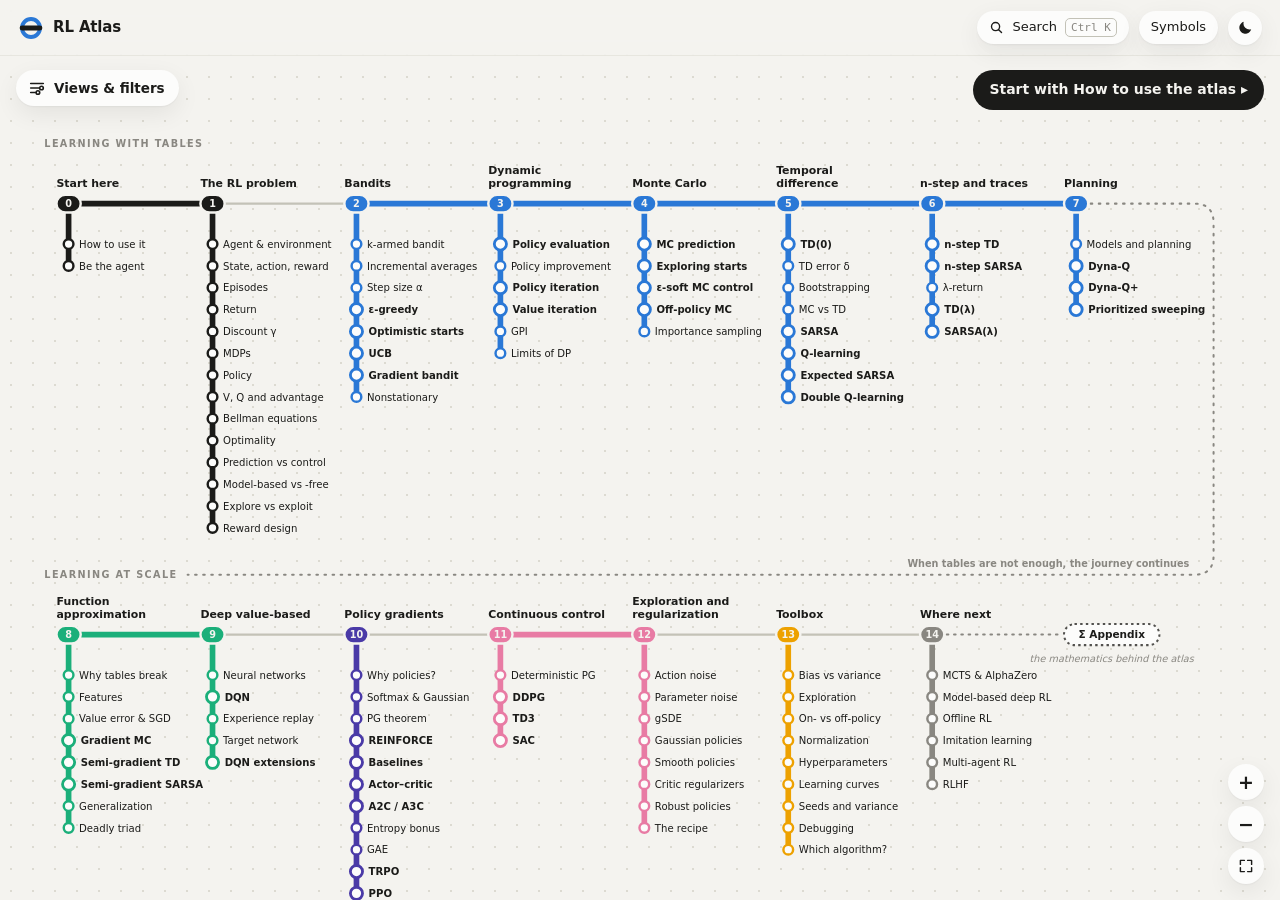
